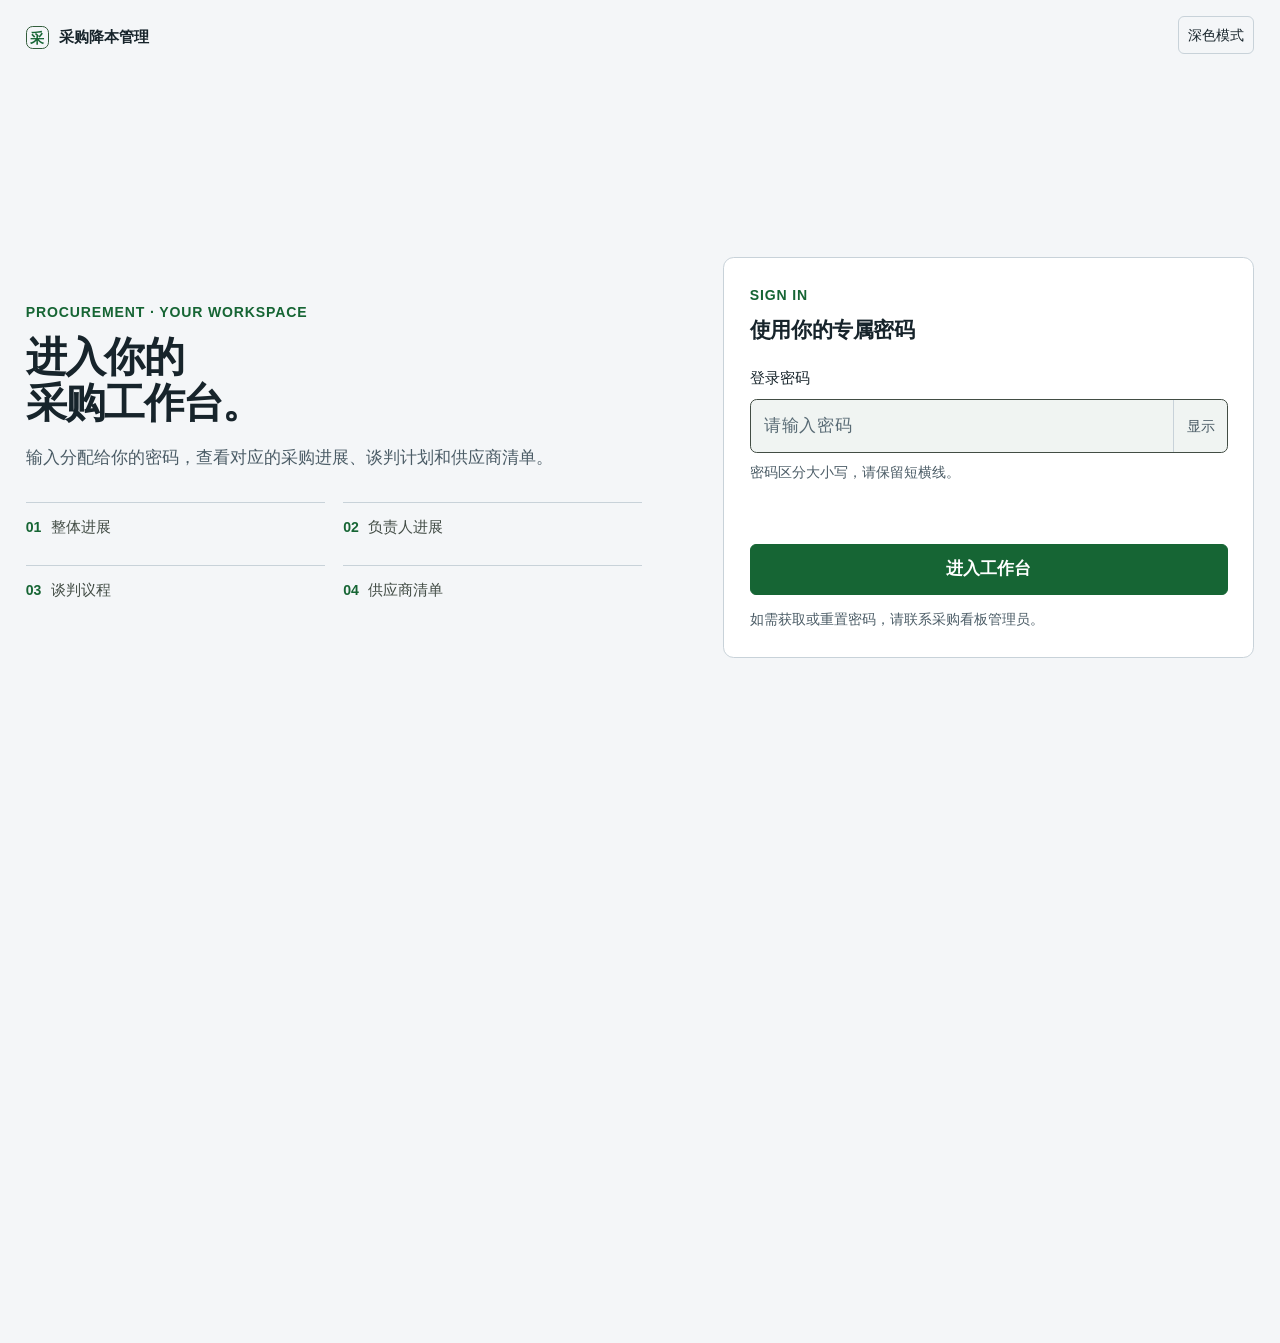
==== index.html @ 74dad7d3 "Add default light theme with persistent light and dark switch" ====
<!doctype html>
<html lang="zh-CN" data-theme="light">
<head><meta charset="UTF-8"><meta name="viewport" content="width=device-width,initial-scale=1"><meta name="color-scheme" content="light dark"><title>采购降本 · 日清日结看板</title><script>try{const theme=localStorage.getItem('jiali-dashboard-theme');document.documentElement.dataset.theme=theme==='dark'?'dark':'light'}catch{document.documentElement.dataset.theme='light'}</script><style>:root{--tone-020404:#020404;--tone-040606:#040606;--tone-0c100d:#0c100d;--tone-101a12:#101a12;--tone-102217:#102217;--tone-111:#111;--tone-111812:#111812;--tone-121411:#121411;--tone-142b1e:#142b1e;--tone-151915:#151915;--tone-151b16:#151b16;--tone-151b1a:#151b1a;--tone-171d17:#171d17;--tone-172019:#172019;--tone-181e18:#181e18;--tone-183120:#183120;--tone-19221b:#19221b;--tone-1b211b:#1b211b;--tone-1b261e:#1b261e;--tone-1b3728:#1b3728;--tone-1d2c21:#1d2c21;--tone-202620:#202620;--tone-202a22:#202a22;--tone-202b23:#202b23;--tone-212927:#212927;--tone-222922:#222922;--tone-242b25:#242b25;--tone-243427:#243427;--tone-244833:#244833;--tone-28302a:#28302a;--tone-2a342b:#2a342b;--tone-2b322b:#2b322b;--tone-2b3c2e:#2b3c2e;--tone-2b3d2e:#2b3d2e;--tone-2d3734:#2d3734;--tone-2d3c30:#2d3c30;--tone-30201e:#30201e;--tone-302919:#302919;--tone-30291a:#30291a;--tone-311f22:#311f22;--tone-34573a:#34573a;--tone-354a3a:#354a3a;--tone-37523c:#37523c;--tone-376a3e:#376a3e;--tone-386640:#386640;--tone-386842:#386842;--tone-3a7041:#3a7041;--tone-3d3420:#3d3420;--tone-3e4d40:#3e4d40;--tone-3f4f42:#3f4f42;--tone-40272c:#40272c;--tone-465249:#465249;--tone-47604d:#47604d;--tone-48544a:#48544a;--tone-4a5b4f:#4a5b4f;--tone-4b4026:#4b4026;--tone-4c3036:#4c3036;--tone-52765a:#52765a;--tone-555:#555;--tone-56715a:#56715a;--tone-56d15f:#56d15f;--tone-617a67:#617a67;--tone-637168:#637168;--tone-647768:#647768;--tone-89e3a4:#89e3a4;--tone-8ce396:#8ce396;--tone-90eb98:#90eb98;--tone-9da39e:#9da39e;--tone-a1d2a7:#a1d2a7;--tone-a4f4ab:#a4f4ab;--tone-a6afa6:#a6afa6;--tone-b3beb6:#b3beb6;--tone-b7c4bf:#b7c4bf;--tone-b9c2bb:#b9c2bb;--tone-c0c8c1:#c0c8c1;--tone-ccc:#ccc;--tone-d3d9d5:#d3d9d5;--tone-e4c478:#e4c478;--tone-ed9690:#ed9690;--tone-eee:#eee;--tone-f3f5f2:#f3f5f2;--tone-f5d37b:#f5d37b;--tone-ffaaaa:#ffaaaa}
:root{--bg:var(--tone-040606);--deep:var(--tone-020404);--surface:var(--tone-121411);--raised:var(--tone-151915);--greenbg:var(--tone-102217);--text:var(--tone-f3f5f2);--muted:var(--tone-9da39e);--green:var(--tone-56d15f);--border:var(--tone-28302a);--amber:var(--tone-e4c478);--red:var(--tone-ed9690);--gutter:clamp(24px,3vw,64px)}
*{box-sizing:border-box}html{scroll-behavior:smooth}body{margin:0;background:var(--bg);color:var(--text);font:21px/1.55 Inter,"Segoe UI","Microsoft YaHei",Arial,sans-serif;font-variant-numeric:tabular-nums}button,input,select{font:inherit}button,select,input{min-height:44px}button{cursor:pointer}a{color:var(--green);text-underline-offset:4px}button,a,input,select{outline-offset:4px}button:focus-visible,a:focus-visible,input:focus-visible,select:focus-visible,[tabindex]:focus-visible{outline:2px solid var(--green)}button{transition:background .18s,border-color .18s,color .18s}button:hover{border-color:var(--tone-56715a)}button:disabled{opacity:.4;cursor:default}button,input,select{color:var(--text);border:1px solid var(--border);background:var(--raised);border-radius:9px;padding:10px 14px}input,select{min-width:0}select{max-width:100%}option{background:var(--surface)}button.primary{background:var(--green);color:var(--bg);border-color:var(--green);font-weight:700}button.ghost{background:transparent}.textbtn{padding:4px 0;border:none;background:transparent;min-height:36px;color:var(--green);text-align:left}.shell{width:100%;max-width:none;padding-inline:var(--gutter)}.topbar{position:sticky;top:0;z-index:20;background:var(--deep);border-bottom:1px solid var(--border)}.topline{display:flex;align-items:center;justify-content:space-between;gap:24px;padding-top:16px;padding-bottom:12px}.identity{display:flex;align-items:center;gap:12px;min-width:0}.brand-mark{width:35px;height:35px;display:grid;place-content:center;border:1px solid var(--tone-386842);border-radius:10px;color:var(--green);font-size:21px;font-weight:700}.identity strong{display:block;font-size:21px;letter-spacing:.05em}.identity small{color:var(--muted);font-size:21px;letter-spacing:.12em}.topmeta{display:flex;align-items:center;gap:14px;color:var(--muted);font-size:21px}.live-dot{width:6px;height:6px;display:inline-block;background:var(--green);border-radius:50%;margin-right:6px}.nav-wrap{min-width:0;overflow-x:auto;scrollbar-width:thin}.nav{display:flex;gap:6px;padding-bottom:12px;min-width:max-content}.nav button{min-height:39px;border-radius:99px;background:transparent;border-color:transparent;color:var(--muted);padding:8px 18px}.nav button.active{color:var(--bg);background:var(--green);font-weight:700}.nav em{font-style:normal;font-size:21px;opacity:.65;margin-right:8px}main{padding-top:30px;padding-bottom:56px}.hero{display:flex;align-items:flex-end;justify-content:space-between;gap:24px;margin-bottom:25px}.eyebrow{font-size:21px;letter-spacing:.19em;color:var(--green);font-weight:750;text-transform:uppercase;margin:0 0 8px}h1{font-size:clamp(28px,2.5vw,42px);line-height:1.15;letter-spacing:-.045em;margin:0 0 10px;font-weight:750}h2{font-size:21px;line-height:1.35;margin:0;font-weight:650;letter-spacing:-.02em}h3{font-size:21px;margin:0;font-weight:650}p{margin:0}.hero p{color:var(--muted);max-width:76ch}.snapshot-tag{white-space:nowrap;color:var(--muted);font-size:21px;text-align:right}.snapshot-tag strong{display:block;color:var(--text);font-size:21px;margin-top:3px}.filters{display:flex;gap:14px;align-items:flex-end;flex-wrap:wrap;padding:16px 18px;background:var(--surface);border:1px solid var(--border);border-radius:12px;margin-bottom:24px}.filters label,.field-label{display:flex;flex-direction:column;gap:5px;font-size:21px;color:var(--muted);letter-spacing:.02em}.filters select{min-width:140px;font-size:21px}.filters input{font-size:21px}.filter-end{margin-left:auto;display:flex;gap:12px;align-items:center;flex-wrap:wrap}.scope{font-size:21px;color:var(--muted)}.scope b{color:var(--text);font-weight:600}.section{margin-top:28px;min-width:0}.section-head{display:flex;align-items:center;justify-content:space-between;gap:16px;margin-bottom:16px}.section-head p,.subtle{font-size:21px;color:var(--muted)}.section-head h2+p{margin-top:4px}.kpis{display:grid;grid-template-columns:repeat(4,minmax(0,1fr));gap:16px}.kpi{background:var(--surface);border:1px solid var(--border);border-radius:14px;padding:22px 24px;min-width:0}.kpi .label{color:var(--muted);font-size:21px}.kpi .value{font-size:clamp(27px,2.3vw,40px);line-height:1.2;font-weight:650;letter-spacing:-.04em;margin-top:15px;white-space:nowrap}.kpi .value small{font-size:21px;letter-spacing:0;font-weight:400;color:var(--muted);margin-left:7px}.kpi .foot{font-size:21px;color:var(--muted);margin-top:13px}.kpi.accent .value{color:var(--green)}.kpi .track{margin-top:14px}.track{height:5px;border-radius:5px;background:var(--tone-2b322b);overflow:hidden}.track i{display:block;height:100%;background:var(--green);border-radius:5px}.warning{color:var(--amber)!important}.danger{color:var(--red)!important}.positive{color:var(--green)!important}.notice{display:flex;gap:14px;align-items:flex-start;padding:14px 18px;border:1px solid var(--border);border-radius:10px;font-size:21px;color:var(--muted);margin-top:16px;background:var(--tone-0c100d)}.notice strong{color:var(--text);font-weight:600}.notice .index{display:inline-grid;place-content:center;flex-shrink:0;border:1px solid var(--tone-37523c);color:var(--green);width:20px;height:20px;border-radius:50%;font-size:21px}.grid2{display:grid;grid-template-columns:minmax(0,1.48fr) minmax(0,1fr);gap:20px}.equal{grid-template-columns:repeat(2,minmax(0,1fr))}.panel{background:var(--surface);border:1px solid var(--border);border-radius:14px;padding:24px;min-width:0}.panel-top{display:flex;justify-content:space-between;align-items:flex-start;gap:14px;margin-bottom:23px}.panel-top p{color:var(--muted);font-size:21px;margin-top:5px}.chip{display:inline-flex;align-items:center;padding:4px 9px;min-height:25px;border-radius:5px;font-size:21px;line-height:1.3;background:var(--tone-202620);color:var(--tone-c0c8c1);white-space:nowrap}.chip.green{color:var(--tone-8ce396);background:var(--tone-183120)}.chip.amber{color:var(--amber);background:var(--tone-30291a)}.chip.red{color:var(--red);background:var(--tone-30201e)}.chip.outline{background:transparent;border:1px solid var(--border);color:var(--muted)}.metric-inline{display:flex;gap:28px;flex-wrap:wrap}.metric-inline .big{font-size:25px;color:var(--text);line-height:1.2;margin-bottom:5px}.metric-inline .small{font-size:21px;color:var(--muted)}.metric-inline .big small{font-size:21px;color:var(--muted);margin-left:5px}.divider{border-top:1px solid var(--border);margin:20px 0}.bar-rows{display:grid;gap:19px;margin-top:23px}.bar-label{display:flex;justify-content:space-between;align-items:baseline;gap:14px;margin-bottom:7px;color:var(--muted);font-size:21px}.bar-label b{color:var(--text);font-size:21px;font-weight:550}.bar{height:11px;background:var(--tone-222922);border-radius:3px;overflow:hidden}.bar i{height:100%;display:block;background:var(--tone-647768);border-radius:3px;min-width:0}.bar.green i{background:var(--green)}.panel-note{font-size:21px;color:var(--muted);margin-top:20px}.action-list{display:grid;gap:4px}.action-row{display:flex;gap:14px;align-items:center;border-bottom:1px solid var(--border);padding:14px 0}.action-row:last-child{border-bottom:none;padding-bottom:0}.action-num{font-size:24px;font-weight:600;width:44px;flex-shrink:0;letter-spacing:-.05em}.action-copy{flex:1}.action-copy strong{font-size:21px}.action-copy p{color:var(--muted);font-size:21px;margin-top:4px}.arrow{color:var(--muted)}.action-row button{background:transparent;border-color:transparent;font-size:21px}.table-scroll{overflow-x:auto;width:100%;max-width:100%;scrollbar-color:var(--tone-3e4d40) var(--tone-151915);scrollbar-width:thin}.table-panel{padding:0;overflow:hidden}.table-panel .panel-top{padding:22px 24px 0}table{border-collapse:collapse;width:100%;font-size:21px;text-align:left}th{background:var(--tone-171d17);color:var(--tone-a6afa6);font-size:21px;font-weight:500;white-space:nowrap;padding:12px 16px;border-bottom:1px solid var(--border)}td{padding:15px 16px;border-bottom:1px solid var(--tone-242b25);vertical-align:middle}tbody tr:last-child td{border-bottom:0}tbody tr:hover{background:var(--tone-181e18)}td.num,th.num{text-align:right;white-space:nowrap}td strong{font-weight:600}.cell-sub{font-size:21px;color:var(--muted);margin-top:4px}.owner-cell{display:flex;align-items:center;gap:10px;white-space:nowrap}.avatar{display:grid;place-content:center;background:var(--tone-243427);color:var(--tone-a1d2a7);width:31px;height:31px;flex-shrink:0;border-radius:9px;font-size:21px}.owner-cell button{min-height:35px;padding:0;border:none;background:transparent;text-align:left}.owner-cell strong{color:var(--text)}.microbar{width:75px;height:3px;display:inline-block;background:var(--tone-2a342b);margin-top:6px;overflow:hidden;border-radius:3px}.microbar i{height:100%;background:var(--green);display:block}.table-footer{padding:13px 22px;border-top:1px solid var(--border);color:var(--muted);font-size:21px;display:flex;justify-content:space-between;gap:12px;flex-wrap:wrap}.weeks{display:grid;grid-template-columns:repeat(3,minmax(0,1fr));gap:16px}.week-card{padding:20px;background:var(--surface);border:1px solid var(--border);border-radius:12px}.week-card.current{border-color:var(--tone-3a7041)}.week-head{display:flex;align-items:center;justify-content:space-between;gap:12px;margin-bottom:16px}.week-card .numbers{display:flex;align-items:baseline;gap:7px;margin-bottom:5px}.week-card .numbers b{font-size:32px;font-weight:600;letter-spacing:-.04em}.week-card .numbers span{font-size:21px;color:var(--muted)}.week-card .small{color:var(--muted);font-size:21px}.week-facts{margin-top:16px;padding-top:14px;border-top:1px solid var(--border);display:flex;justify-content:space-between;gap:10px;font-size:21px}.week-facts b{font-weight:600}.tab-toolbar{display:flex;align-items:center;justify-content:space-between;gap:12px;flex-wrap:wrap;margin-bottom:16px}.segmented{display:flex;gap:5px;flex-wrap:wrap}.segmented button{padding:7px 12px;font-size:21px;min-height:38px;background:transparent}.segmented button.active{background:var(--greenbg);color:var(--green);border-color:var(--tone-386640)}.search-box{min-width:250px;max-width:100%;background:var(--surface)}.empty{padding:44px 24px;text-align:center;color:var(--muted);font-size:21px}.row-action{border:none;background:transparent;color:var(--green);min-height:36px;padding:5px 0;text-align:left;max-width:250px}.workstream-block{display:grid;grid-template-columns:repeat(2,minmax(0,1fr));gap:20px}.category-card .category-main{display:flex;align-items:baseline;gap:10px;margin-bottom:18px}.category-main b{font-size:31px;letter-spacing:-.04em;font-weight:600}.category-main span{font-size:21px;color:var(--muted)}.category-metrics{display:grid;grid-template-columns:repeat(3,minmax(0,1fr));gap:12px;margin-top:20px}.category-metrics small{display:block;font-size:21px;color:var(--muted);margin-bottom:5px}.category-metrics b{font-size:21px;font-weight:550}.person-banner{display:flex;align-items:center;gap:16px;margin-bottom:22px}.person-banner .avatar{width:48px;height:48px;font-size:21px}.person-banner h2{font-size:24px}.person-banner p{color:var(--muted);font-size:21px;margin-top:4px}.mini-kpis{display:grid;grid-template-columns:repeat(4,minmax(0,1fr));gap:16px;margin-bottom:22px}.mini-kpi{padding:18px;border:1px solid var(--border);border-radius:12px;background:var(--surface)}.mini-kpi label{display:block;color:var(--muted);font-size:21px;margin-bottom:10px}.mini-kpi b{font-size:24px;font-weight:600}.mini-kpi small{font-size:21px;color:var(--muted);margin-left:6px}.mini-kpi p{font-size:21px;color:var(--muted);margin-top:8px}.chart-labels{display:flex;justify-content:space-between;gap:14px;font-size:21px;color:var(--muted);margin-top:6px}.timeline-chart{width:100%;height:205px;display:block}.legend{display:flex;gap:18px;font-size:21px;color:var(--muted)}.legend span:before{content:"";display:inline-block;width:8px;height:8px;background:var(--tone-637168);margin-right:6px;border-radius:2px}.legend .actual:before{background:var(--green)}.footnote{font-size:21px;color:var(--muted);margin-top:14px}.page-footer{margin-top:35px;padding-top:20px;border-top:1px solid var(--border);display:flex;justify-content:space-between;gap:20px;flex-wrap:wrap;color:var(--muted);font-size:21px}.dialog{background:var(--surface);border:1px solid var(--tone-3f4f42);border-radius:16px;color:var(--text);padding:0;width:min(760px,calc(100% - 32px));max-height:88vh}.dialog::backdrop{background:#000a}.dialog-head{padding:22px 26px;border-bottom:1px solid var(--border);display:flex;gap:20px;align-items:center;justify-content:space-between;position:sticky;top:0;background:var(--surface);z-index:1}.dialog-head h2{font-size:21px}.dialog-body{padding:24px 26px;overflow-wrap:anywhere}.dialog-body h3{margin-top:24px;margin-bottom:10px}.dialog-body h3:first-child{margin-top:0}.dialog-body p,.dialog-body li{color:var(--muted);font-size:21px}.dialog-body ul{padding-left:20px}.dialog-body li{margin-bottom:9px}.dialog-body .details-grid{display:grid;grid-template-columns:repeat(2,minmax(0,1fr));gap:18px}.details-grid label{font-size:21px;color:var(--muted);display:block;margin-bottom:5px}.details-grid b{font-size:21px;font-weight:550}.note-box{background:var(--tone-1b211b);border:1px solid var(--border);border-radius:9px;padding:16px;margin-top:20px;white-space:pre-line;font-size:21px}.source-box{margin-top:22px;padding-top:18px;border-top:1px solid var(--border);font-size:21px;color:var(--muted)}.pagination{display:flex;justify-content:space-between;align-items:center;gap:14px;margin-top:16px;color:var(--muted);font-size:21px}.pagination button{min-height:36px;font-size:21px}.pagination div{display:flex;gap:8px}.hidden{display:none!important}.method-grid{display:grid;grid-template-columns:repeat(2,minmax(0,1fr));gap:16px}.method-card{padding:18px;border:1px solid var(--border);border-radius:10px}.method-card b{display:block;margin-bottom:7px;font-size:21px}.toast{position:fixed;bottom:24px;left:50%;transform:translateX(-50%);background:var(--greenbg);border:1px solid var(--tone-376a3e);color:var(--text);border-radius:10px;padding:12px 20px;z-index:80;font-size:21px;max-width:90%}
@media(min-width:1700px){.kpi{padding:25px 28px}.panel{padding:28px}.table-panel{padding:0}td{padding-top:18px;padding-bottom:18px}}
@media(max-width:1100px){.grid2{grid-template-columns:minmax(0,1fr)}.kpis{grid-template-columns:repeat(2,minmax(0,1fr))}.filters select{min-width:125px}.filter-end{margin-left:0}.topmeta span{display:none}}
@media(max-width:767px){:root{--gutter:20px}.topline{gap:10px;padding-top:12px;padding-bottom:10px}.identity small{font-size:21px}.identity strong{font-size:21px}.brand-mark{width:30px;height:30px}.topmeta button{font-size:21px;padding:8px 10px;min-height:38px}.nav{gap:3px;padding-bottom:9px}.nav button{padding-inline:12px;font-size:21px;min-height:38px}.nav em{display:none}main{padding-top:22px}.hero{display:block;margin-bottom:20px}.hero p{font-size:21px}.snapshot-tag{display:none}h1{font-size:30px}.filters{padding:14px;display:grid;grid-template-columns:repeat(2,minmax(0,1fr));gap:12px}.filters label{width:100%}.filters select,.filters input{width:100%;min-width:0}.filter-end{grid-column:1/-1;justify-content:space-between}.scope{font-size:21px}.filter-end button{font-size:21px;min-height:36px;padding:7px 11px}.kpis,.mini-kpis{grid-template-columns:minmax(0,1fr);gap:12px}.kpi{padding:19px 20px}.kpi .value{font-size:35px;margin-top:9px}.kpi .foot{margin-top:9px}.notice{font-size:21px;padding:13px 14px}.panel{padding:20px}.table-panel{padding:0}.panel-top{margin-bottom:18px}.section-head{align-items:flex-start}h2{font-size:21px}.section-head p{font-size:21px}.workstream-block,.weeks,.method-grid{grid-template-columns:minmax(0,1fr)}.weeks{gap:12px}.category-metrics{gap:10px}.category-metrics b{font-size:21px}.week-card .numbers b{font-size:29px}.tab-toolbar{display:block}.search-box{width:100%;margin-top:12px}.segmented{gap:6px}.segmented button{font-size:21px;min-height:38px}.dialog-head{padding:18px}.dialog-body{padding:20px}.dialog-body .details-grid{grid-template-columns:minmax(0,1fr)}.page-footer{font-size:21px}.metric-inline{gap:22px}.pagination{align-items:flex-start}.person-banner h2{font-size:22px}}
@media(prefers-reduced-motion:reduce){*{scroll-behavior:auto!important;transition:none!important}}
.mobile-chart{display:none}
@media(max-width:767px){.nav button,.segmented button,.pagination button,.topmeta button,.filter-end button,.textbtn,.row-action,.owner-cell button{min-height:44px}.timeline-chart{display:none}.mobile-chart{display:grid;gap:15px}.mobile-chart .bar-label{font-size:21px}.mobile-chart .bar-label b{font-size:21px}.mobile-chart .bar{height:7px}.table-scroll:has(table)::before{content:"左右滑动查看完整表格 →";display:block;font-size:21px;color:var(--muted);padding:10px 16px;border-bottom:1px solid var(--border)}}
@media print{.topbar,.filters,.tab-toolbar,.pagination,.page-footer button,.row-action{display:none}body{background:white;color:var(--tone-111)}.panel,.kpi,.week-card,.mini-kpi{break-inside:avoid;background:white;color:var(--tone-111);border-color:var(--tone-ccc)}.subtle,.label,.foot,p{color:var(--tone-555)!important}main{padding:0}.shell{padding:15px}.table-scroll{overflow:visible}table{font-size:21px}th,td{padding:6px}th{background:var(--tone-eee)}.kpis{grid-template-columns:repeat(4,1fr)}}

/* User-requested 21px minimum type scale, including narrow screens. */
body{font-size:21px;line-height:1.6}
h1{font-size:clamp(34px,3vw,48px)}h2{font-size:28px}h3{font-size:24px}
.eyebrow{letter-spacing:.06em}.identity small{letter-spacing:.02em}
.filters{gap:20px}.filters select{min-width:190px}.filter-end{flex:1;justify-content:flex-end}
.panel-top,.section-head,.week-head,.week-facts,.category-main{flex-wrap:wrap}
.kpi .value{font-size:42px;white-space:normal;overflow-wrap:anywhere}
.kpi .foot{line-height:1.55}.chip{white-space:normal;overflow-wrap:anywhere}
.action-num{width:140px;flex-shrink:0;overflow-wrap:anywhere;font-size:28px}
.action-row{align-items:flex-start}.action-copy{min-width:0}
.metric-inline .big{font-size:36px}.bar-label{gap:20px;flex-wrap:wrap}
.bar-label b{font-size:23px}.bar{height:12px}.bar-rows{gap:24px}
.supplier-table{min-width:2300px}.owner-table{min-width:2200px}
th,td{padding:20px 24px}.supplier-table td:first-child{min-width:420px}
.row-action{max-width:440px}.cell-sub{margin-top:10px;line-height:1.6}
.avatar{width:44px;height:44px}.search-box{min-width:390px}.ledger-actions{display:flex;gap:14px;flex-wrap:wrap}
.dialog{width:min(1000px,calc(100% - 32px))}.dialog-head h2{font-size:28px}
.dialog-body h3{font-size:25px}.dialog-body .details-grid{gap:24px}
.source-box{overflow-wrap:anywhere}.page-footer{line-height:1.7}
.table-scroll:has(table)::before{content:"左右滑动查看完整表格 →";display:block;font-size:21px;color:var(--muted);padding:14px 24px;border-bottom:1px solid var(--border)}
.nav button,.segmented button,.textbtn,.row-action{min-height:48px}
.weeks{grid-template-columns:repeat(3,minmax(0,1fr))}
@media(max-width:1400px){.kpis{grid-template-columns:repeat(2,minmax(0,1fr))}.grid2{grid-template-columns:minmax(0,1fr)}.weeks{grid-template-columns:minmax(0,1fr)}.topline{flex-wrap:wrap}.filter-end{justify-content:flex-start}}
@media(max-width:767px){
 .topline{display:block}.identity{margin-bottom:12px}.identity small{overflow-wrap:anywhere}.topmeta{justify-content:flex-start}
 .filters{grid-template-columns:minmax(0,1fr)}.filters select{min-width:0}.filter-end{grid-column:auto;display:flex;width:100%;flex-wrap:wrap}
 .kpis,.mini-kpis,.workstream-block,.weeks{grid-template-columns:minmax(0,1fr)}
 .hero p,.filters label,.scope,.week-card .small,.section-head p{font-size:21px}
 .section-head,.panel-top{display:flex;flex-direction:column;align-items:flex-start}
 .section-head>div,.section-head button,.tab-toolbar,.search-box,.ledger-actions{width:100%;min-width:0}
 .section-head button{white-space:normal}.search-box{margin-top:16px;min-width:0}
 .week-head{align-items:flex-start}.category-metrics{grid-template-columns:minmax(0,1fr);gap:20px}
 .action-row{flex-direction:column;gap:6px}.action-num{width:auto}.metric-inline{flex-direction:column}
 .dialog-head{align-items:flex-start}.dialog-head h2{font-size:24px;overflow-wrap:anywhere}
 .dialog-head button{flex-shrink:0}.dialog-body{padding:18px}.dialog-body .details-grid{grid-template-columns:minmax(0,1fr)}
 .pagination{flex-wrap:wrap}.source-box{word-break:break-word}.topbar{position:relative}
}

/* Three-module negotiation dashboard. Keep the established 21px minimum. */
.kpis{align-items:stretch}.kpi .value{color:var(--green);font-size:40px}
.kpi .foot{min-height:3em}.metric-link{font-size:inherit;font-weight:inherit;line-height:inherit;color:var(--green);border:0;background:none;padding:0;text-align:left;text-decoration:underline;text-decoration-thickness:1px;text-underline-offset:8px}
.metric-link:hover,.textbtn:hover,.row-action:hover{color:var(--tone-a4f4ab);text-decoration:underline}
.status-grid{display:grid;grid-template-columns:repeat(3,minmax(0,1fr));gap:16px}
.status-card{display:flex;flex-direction:column;gap:18px;text-align:left;background:var(--surface);padding:22px 24px;border-radius:12px;min-width:0}
.status-card span{font-size:21px;color:var(--muted)}.status-card strong{font-size:34px;font-weight:650}.status-card small{font-size:21px;color:var(--muted);font-weight:400}
.status-card.selected{border-color:var(--green);background:var(--greenbg)}
.category-sub{display:flex;justify-content:space-between;gap:18px;flex-wrap:wrap;border-top:1px solid var(--border);padding:15px 0}
.category-card .bar{margin-top:24px}.category-card .textbtn{white-space:normal}
.clue-links{display:flex;flex-direction:column;align-items:flex-start;gap:4px;margin-top:10px}.clue-links button{font-size:21px}
.owner-link{white-space:nowrap}.detail-summary{display:flex;gap:18px;align-items:center;flex-wrap:wrap}
.inline-link{font:inherit;display:inline;border:0;background:none;color:var(--green);padding:0;min-height:0;white-space:normal;text-decoration:underline;text-underline-offset:4px}
.period-controls{display:flex;flex-wrap:wrap;gap:24px;align-items:flex-end}.period-controls label{max-width:100%}
.period-controls select{min-width:230px}.tab-toolbar{align-items:flex-end;gap:18px;margin-top:20px}
.tab-toolbar label{min-width:0;max-width:100%}.tab-toolbar select{max-width:100%}
.next-step{min-width:360px;max-width:520px}.next-step .cell-sub{overflow-wrap:anywhere}
.history-table{min-width:1700px}.history-copy{min-width:520px;max-width:760px;white-space:pre-line}
.claims-table{min-width:1550px}.claim-reason{min-width:480px;max-width:720px;white-space:pre-line}
.quality-table{min-width:1750px}.projects-table{min-width:1400px}.projects-table td{min-width:160px;max-width:400px;overflow-wrap:anywhere}
.history-item{border-left:2px solid var(--green);padding:8px 0 8px 20px;margin:22px 0}.history-item p{margin-top:10px;white-space:pre-line}
.dialog{width:min(1250px,calc(100% - 32px));overflow-x:hidden}.wide-dialog{width:min(1440px,calc(100% - 32px))}
.dialog-body{min-width:0}.dialog-body .table-scroll{margin-top:20px}.dialog-body td,.dialog-body th{font-size:21px}
.dialog-body .mini-kpis{grid-template-columns:repeat(2,minmax(0,1fr))}.dialog-body .bar-label b{font-size:21px}
.dialog-body .segmented{margin-bottom:24px}.dialog-head h2{overflow-wrap:anywhere;min-width:0}.dialog-head button{flex-shrink:0}
.scope{overflow-wrap:anywhere}.page-footer>div{min-width:0;overflow-wrap:anywhere}.panel,.section-head>div{min-width:0}
@media(min-width:1700px){.kpis{grid-template-columns:repeat(4,minmax(0,1fr))}}
@media(max-width:1000px){.status-grid{grid-template-columns:repeat(2,minmax(0,1fr))}.workstream-block{grid-template-columns:minmax(0,1fr)}}
@media(max-width:767px){
 .status-grid{grid-template-columns:minmax(0,1fr)}.period-controls{display:grid;grid-template-columns:minmax(0,1fr)}
 .period-controls select{width:100%;min-width:0}.tab-toolbar{display:flex;flex-direction:column;align-items:stretch}.tab-toolbar label,.tab-toolbar select{width:100%}
 .dialog-body .mini-kpis{grid-template-columns:minmax(0,1fr)}.dialog-head{gap:10px}.dialog-head h2{font-size:24px}
 .kpi .value{font-size:38px}.person-banner{align-items:flex-start}.person-banner>div{min-width:0}
 .category-sub{flex-direction:column;gap:5px}.search-box{margin-top:0}.status-card{padding:20px}
}


/* Five-section dashboard; shared supplier master and column controls. */
.guide-intro{margin-bottom:24px}.guide-intro p{color:var(--muted)}
.guide-grid{display:grid;grid-template-columns:repeat(2,minmax(0,1fr));gap:20px;margin-bottom:28px}
.guide-card{display:flex;align-items:flex-start;gap:22px;padding:28px;background:var(--surface);text-align:left;border-radius:14px;min-width:0}
.guide-card:hover{background:var(--greenbg);border-color:var(--green)}.guide-card>span:nth-child(2){flex:1;min-width:0}
.guide-number{font-size:32px;color:var(--green)}.guide-card strong{font-size:25px;display:block}.guide-description{display:block;color:var(--muted);margin-top:14px}.guide-arrow{color:var(--green);font-size:28px}
.overview-section{margin:32px 0 50px;padding-top:26px;border-top:1px solid var(--border)}.overview-section:first-child{border-top:0;padding-top:0}
.overview-heading{display:flex;align-items:center;justify-content:space-between;gap:20px;margin-bottom:22px;flex-wrap:wrap}.overview-heading h2{font-size:34px;margin-top:5px}
.overview-heading select{min-width:260px}.metric-group-title{margin:24px 0 14px;padding-left:14px;border-left:3px solid var(--green)}
.fixed-metrics{grid-template-columns:repeat(4,minmax(0,1fr))}.fixed-metrics .value{font-size:36px}.fixed-metrics .metric-link{font-size:inherit}.fixed-metrics .foot{min-height:3.2em}
.ratio-audit{border:1px solid var(--border);border-radius:10px;margin-top:20px;padding:16px 22px;color:var(--muted)}.ratio-audit summary{cursor:pointer;color:var(--text)}.ratio-audit p{margin-bottom:0}
.master-heading{margin:26px 0}.master-heading p{color:var(--muted)}
.master-table{min-width:5600px;table-layout:fixed}.master-table th,.master-table td{width:220px;overflow-wrap:anywhere;white-space:normal}
.master-table th:first-child,.master-table td:first-child{width:330px}.master-table th:nth-child(2),.master-table td:nth-child(2){width:190px}
.master-table th:nth-child(3),.master-table td:nth-child(3){width:430px}.master-table th:last-child,.master-table td:last-child{width:480px}
.master-table .row-action{max-width:none;font-weight:600}.master-table .cell-sub{margin-top:6px}
.leverage-tags{display:flex;flex-direction:column;align-items:flex-start;gap:9px}.leverage-tag{display:inline-block;max-width:100%;font-size:21px;line-height:1.5;padding:8px 12px;border:1px solid var(--tone-34573a);border-radius:8px;color:var(--green);background:var(--greenbg);white-space:normal;text-align:left;min-height:0}
button.leverage-tag:hover{border-color:var(--green)}.static-tag{color:var(--muted);background:transparent;border-color:var(--border)}.leverage-value{font-size:48px;color:var(--green);margin:20px 0}
.table-tools{display:flex;justify-content:space-between;gap:16px;align-items:center;flex-wrap:wrap;padding:18px 22px;border-bottom:1px solid var(--border)}.table-count{color:var(--muted)}.table-actions{display:flex;gap:12px;flex-wrap:wrap}
.table-pagination{padding:16px 22px;margin:0;border-top:1px solid var(--border)}.column-controls th{padding-top:0;padding-bottom:16px;min-width:210px}.column-tools{display:grid;gap:8px;min-width:155px}
.column-tools input{width:100%;min-width:0;font-size:21px}.column-sort{font-size:21px;padding:6px 12px;background:transparent;text-align:left}
.column-sort:hover{color:var(--green)}th[aria-sort=ascending],th[aria-sort=descending]{color:var(--green)}
.master-panel .table-scroll{max-height:850px;overflow:auto}.master-table thead{position:sticky;top:0;z-index:2;background:var(--surface)}
.table-scroll{overscroll-behavior-x:contain}.table-scroll>table{min-width:1800px}.table-scroll>.master-table{min-width:5600px}
@media(min-width:1200px){.master-table th:first-child,.master-table td:first-child{position:sticky;left:0;background:var(--tone-151b16);z-index:1;box-shadow:2px 0 var(--tone-2d3c30)}.master-table thead th:first-child{z-index:3}}
@media(max-width:1199px){.fixed-metrics{grid-template-columns:repeat(2,minmax(0,1fr))}}
@media(max-width:767px){.guide-grid{grid-template-columns:minmax(0,1fr)}.guide-card{padding:22px 18px;gap:14px}.guide-card strong{font-size:24px}.guide-arrow{display:none}.fixed-metrics{grid-template-columns:minmax(0,1fr)}.overview-heading{align-items:flex-start}.overview-heading label,.overview-heading select{width:100%;min-width:0}.overview-heading h2{font-size:30px}.table-tools,.table-actions{flex-direction:column;align-items:stretch}.table-tools{padding:16px}.table-tools button{white-space:normal}.ratio-audit{padding:16px}.master-panel .table-scroll{max-height:700px}.column-tools{min-width:155px}}


/* User-approved compact presentation: browser 100% shows the former 67% size. */
html{zoom:.67}
.column-heading-line{display:flex;align-items:center;justify-content:space-between;gap:10px}
.column-heading{min-width:0}.header-sort{position:relative;display:inline-flex;align-items:center;justify-content:center;flex-shrink:0;width:34px;height:34px;min-height:34px;padding:4px;border:1px solid var(--tone-465249);border-radius:4px;background:var(--tone-202a22);color:var(--tone-b3beb6)}
.header-sort svg{width:23px;height:23px}.header-sort:hover,.header-sort.sorted{color:var(--green);border-color:var(--green)}
.sort-direction{position:absolute;right:-7px;top:-11px;font-size:21px;line-height:1;background:var(--surface)}
.sort-menu{position:fixed;inset:auto;margin:0;padding:10px;width:330px;max-width:calc(100vw / .67 - 24px);border:1px solid var(--tone-4a5b4f);border-radius:8px;background:var(--tone-19221b);color:var(--text);box-shadow:0 12px 32px #0008;overflow:visible}
.sort-menu::backdrop{background:transparent}.sort-menu-title{padding:10px;color:var(--muted);overflow-wrap:anywhere;font-size:21px}
.sort-menu button{display:block;width:100%;background:transparent;border-color:transparent;text-align:left;font-size:21px}.sort-menu button:hover{background:var(--tone-2b3c2e);border-color:var(--tone-52765a)}
tbody tr:nth-child(odd)>td{background:var(--tone-111812)}tbody tr:nth-child(even)>td{background:var(--tone-202b23)}
tbody tr:hover>td{background:var(--tone-2b3d2e)}
.master-table tbody tr:nth-child(odd)>td:first-child{background:var(--tone-111812)}.master-table tbody tr:nth-child(even)>td:first-child{background:var(--tone-202b23)}.master-table tbody tr:hover>td:first-child{background:var(--tone-2b3d2e)}
.owner-table{min-width:1600px}.owner-table td{padding-block:22px}.table-scroll>.owner-table{min-width:1600px}
@media print{html{zoom:1}}


/* Readability pass: business labels, aligned values and accessible table scrolling. */
.table-scroll.scroll-ready::before{display:none}
.table-scroll-strip{padding:10px 24px 0;background:var(--surface);border-bottom:1px solid var(--border)}
.table-scroll-strip[hidden]{display:none}.scroll-hint{display:block;color:var(--muted);font-size:21px;margin-bottom:7px}
.table-top-scroll{overflow-x:scroll;overflow-y:hidden;width:100%;height:26px;scrollbar-width:auto;scrollbar-color:var(--tone-617a67) var(--tone-172019)}
.table-top-scroll>div{height:1px}.table-scroll{scrollbar-width:auto;scrollbar-color:var(--tone-617a67) var(--tone-172019)}
.column-unit{display:block;font-weight:400;color:var(--muted);white-space:nowrap}
.master-table .column-heading{overflow-wrap:normal;word-break:normal;line-height:1.45}
.master-table .numeric-cell{text-align:right;font-variant-numeric:tabular-nums}
.master-table .numeric-cell .textbtn{width:100%;text-align:right}
.master-table th:nth-child(4),.master-table td:nth-child(4),.master-table th:nth-child(5),.master-table td:nth-child(5),.master-table th:nth-child(10),.master-table td:nth-child(10),.master-table th:nth-child(21),.master-table td:nth-child(21){width:270px}
.master-table th:first-child,.master-table td:first-child{box-shadow:3px 0 0 var(--tone-354a3a),10px 0 12px -10px #000c}
@media(max-width:1199px){.master-table th:first-child,.master-table td:first-child{box-shadow:none}}

.scroll-navigation{display:flex;align-items:center;gap:10px;padding-bottom:7px}.scroll-navigation .table-top-scroll{flex:1;min-width:0}
.scroll-navigation button{flex-shrink:0;width:38px;min-height:32px;height:32px;padding:0;background:var(--tone-1d2c21);color:var(--text);border-color:var(--tone-47604d);border-radius:5px;line-height:1}
.table-top-scroll::-webkit-scrollbar{height:14px}.table-top-scroll::-webkit-scrollbar-track{background:var(--tone-172019);border-radius:5px}.table-top-scroll::-webkit-scrollbar-thumb{background:var(--tone-617a67);border-radius:5px}


/* Mobile is an explicit mode; Browser retains the approved 67% presentation. */
.presentation-switch{display:inline-flex;gap:4px;padding:4px;background:var(--tone-101a12);border:1px solid var(--border);border-radius:12px;flex-shrink:0}
.presentation-switch button{border:0;background:transparent;color:var(--muted);min-height:44px;padding:8px 14px;white-space:nowrap}
.presentation-switch button[aria-pressed=true]{background:var(--green);color:var(--bg);font-weight:650}
.mobile-table-view{display:none}
html[data-presentation=mobile]{zoom:1;--gutter:16px}
html[data-presentation=mobile] body{font-size:16px;line-height:1.55}
html[data-presentation=mobile] .shell{max-width:600px;margin-inline:auto;width:100%;padding-inline:16px}
html[data-presentation=mobile] .topbar{position:sticky;top:0;padding-top:env(safe-area-inset-top);z-index:20}
html[data-presentation=mobile] .topline{display:flex;align-items:center;justify-content:space-between;flex-wrap:wrap;gap:12px;padding-top:12px;padding-bottom:10px}
html[data-presentation=mobile] .identity{gap:9px;margin:0;flex:1}
html[data-presentation=mobile] .brand-mark{width:32px;height:32px;font-size:17px}
html[data-presentation=mobile] .identity strong{font-size:17px;white-space:nowrap;letter-spacing:0}
html[data-presentation=mobile] .identity small{display:none}
html[data-presentation=mobile] .topmeta{display:flex;gap:0}
html[data-presentation=mobile] .topmeta>span{display:none}
html[data-presentation=mobile] .presentation-switch{padding:3px;gap:2px}
html[data-presentation=mobile] .presentation-switch button{font-size:14px;padding:6px 9px;min-height:44px}
html[data-presentation=mobile] .nav{gap:4px;padding-bottom:10px}
html[data-presentation=mobile] .nav button{min-height:44px;font-size:15px;padding:8px 12px}
html[data-presentation=mobile] .nav em{display:inline;font-size:14px;margin-right:5px}
html[data-presentation=mobile] main{padding-top:22px;padding-bottom:32px}
html[data-presentation=mobile] .hero{display:block;margin-bottom:20px}
html[data-presentation=mobile] h1{font-size:28px;line-height:1.3;letter-spacing:0}
html[data-presentation=mobile] h2{font-size:22px;line-height:1.4}
html[data-presentation=mobile] h3{font-size:19px}
html[data-presentation=mobile] .hero p{font-size:15px;line-height:1.6}
html[data-presentation=mobile] .eyebrow{font-size:12px;letter-spacing:.08em}
html[data-presentation=mobile] .snapshot-tag{display:flex;gap:6px;margin-top:12px;font-size:13px;text-align:left;align-items:center}
html[data-presentation=mobile] .snapshot-tag strong{font-size:13px;margin:0}
html[data-presentation=mobile] button,html[data-presentation=mobile] input,html[data-presentation=mobile] select{font-size:16px;min-height:44px}
html[data-presentation=mobile] .filters{display:grid;grid-template-columns:minmax(0,1fr);padding:14px;gap:14px;margin-bottom:20px}
html[data-presentation=mobile] :is(.filters label,.field-label,.scope){font-size:14px;min-width:0}
html[data-presentation=mobile] .filters select{width:100%;min-width:0;font-size:16px}
html[data-presentation=mobile] .filter-end{grid-column:auto;justify-content:space-between;gap:10px;width:100%}
html[data-presentation=mobile] .kpis,html[data-presentation=mobile] .mini-kpis{grid-template-columns:repeat(2,minmax(0,1fr));gap:10px}
html[data-presentation=mobile] .kpi{padding:15px 13px;border-radius:12px}
html[data-presentation=mobile] .kpi .label{font-size:14px}
html[data-presentation=mobile] .kpi .value{font-size:27px;margin-top:10px;line-height:1.25;overflow-wrap:anywhere}
html[data-presentation=mobile] .kpi .value small{font-size:13px;display:inline-block;margin-left:4px}
html[data-presentation=mobile] .kpi .foot{font-size:13px;line-height:1.5;margin-top:10px;min-height:0}
html[data-presentation=mobile] .metric-link{font-size:inherit;min-height:44px;max-width:100%}
html[data-presentation=mobile] .overview-section{margin:26px 0 30px;padding-top:22px}
html[data-presentation=mobile] .overview-heading{display:flex;flex-direction:column;align-items:stretch;gap:12px;margin-bottom:16px}
html[data-presentation=mobile] .overview-heading h2{font-size:25px}
html[data-presentation=mobile] .overview-heading label,html[data-presentation=mobile] .overview-heading select{width:100%;min-width:0}
html[data-presentation=mobile] .overview-heading>.chip{align-self:flex-start}
html[data-presentation=mobile] .metric-group-title{font-size:17px;margin:20px 0 12px;padding-left:10px}
html[data-presentation=mobile] .guide-grid{grid-template-columns:minmax(0,1fr);gap:12px}
html[data-presentation=mobile] .guide-intro{padding:18px}
html[data-presentation=mobile] .guide-card{padding:20px 16px;gap:14px}
html[data-presentation=mobile] .guide-number{font-size:27px}
html[data-presentation=mobile] .guide-card strong{font-size:18px}
html[data-presentation=mobile] .guide-description{font-size:14px;margin-top:8px;line-height:1.6}
html[data-presentation=mobile] .guide-arrow{display:none}
html[data-presentation=mobile] :is(.notice,.panel-note,.section-head p,.master-heading p,.subtle){font-size:14px;line-height:1.6}
html[data-presentation=mobile] .notice{padding:14px}
html[data-presentation=mobile] .section{margin-top:24px}
html[data-presentation=mobile] .section-head{margin-bottom:12px;display:block}
html[data-presentation=mobile] .person-banner{gap:12px;margin-bottom:18px;align-items:flex-start}
html[data-presentation=mobile] .person-banner h2{font-size:21px}
html[data-presentation=mobile] .person-banner p{font-size:14px}
html[data-presentation=mobile] .person-banner .avatar{width:40px;height:40px;font-size:18px}
html[data-presentation=mobile] .period-controls{display:grid;grid-template-columns:minmax(0,1fr);padding:16px;gap:14px}
html[data-presentation=mobile] .period-controls select{min-width:0;width:100%}
html[data-presentation=mobile] .table-scroll,html[data-presentation=mobile] .table-scroll-strip{display:none!important}
html[data-presentation=mobile] .mobile-table-view{display:block;padding:12px}
html[data-presentation=mobile] .table-panel{padding:0;background:transparent;overflow:visible}
html[data-presentation=mobile] .table-tools{display:flex;flex-direction:row;align-items:center;gap:12px;padding:12px;flex-wrap:wrap}
html[data-presentation=mobile] .table-count{font-size:14px}
html[data-presentation=mobile] .table-tools button{font-size:14px;padding:8px 10px;min-height:44px}
html[data-presentation=mobile] .mobile-sort-controls{display:flex;align-items:flex-end;gap:10px;margin-bottom:14px}
html[data-presentation=mobile] .mobile-sort-controls label{flex:1;min-width:0;display:grid;gap:5px;font-size:13px;color:var(--muted)}
html[data-presentation=mobile] .mobile-sort-controls select{width:100%;max-width:100%;font-size:16px;min-width:0;padding:9px}
html[data-presentation=mobile] .mobile-sort-controls button{padding:9px;white-space:nowrap;font-size:14px}
html[data-presentation=mobile] .mobile-card-list{display:grid;gap:14px}
html[data-presentation=mobile] .mobile-record-card{background:var(--tone-111812);border:1px solid var(--border);border-radius:12px;padding:16px;min-width:0;overflow-wrap:anywhere}
html[data-presentation=mobile] .mobile-record-card:nth-child(even){background:var(--tone-1b261e)}
html[data-presentation=mobile] .mobile-record-heading{padding-bottom:12px;border-bottom:1px solid var(--border);font-size:17px;line-height:1.55}
html[data-presentation=mobile] .mobile-record-heading .row-action{font-size:18px;line-height:1.5;font-weight:650;max-width:100%;min-height:44px}
html[data-presentation=mobile] .mobile-record-heading .cell-sub{font-size:14px;margin-top:3px}
html[data-presentation=mobile] .mobile-record-kind{display:block;color:var(--muted);font-size:13px}
html[data-presentation=mobile] .mobile-record-category{display:flex;align-items:baseline;gap:10px;font-size:13px;color:var(--muted);margin-top:6px;flex-wrap:wrap}
html[data-presentation=mobile] .mobile-record-category .cell-sub{font-size:13px}
html[data-presentation=mobile] .mobile-record-status{margin-top:12px;font-size:14px;display:flex;gap:6px;align-items:center;flex-wrap:wrap}
html[data-presentation=mobile] .mobile-record-status .cell-sub{margin:0;font-size:13px}
html[data-presentation=mobile] .chip{font-size:13px;min-height:24px}
html[data-presentation=mobile] .mobile-facts{display:grid;grid-template-columns:repeat(2,minmax(0,1fr));gap:14px 12px;margin:16px 0 0}
html[data-presentation=mobile] .mobile-fact{min-width:0;overflow-wrap:anywhere}
html[data-presentation=mobile] .mobile-fact dt{font-size:13px;color:var(--muted);margin-bottom:4px}
html[data-presentation=mobile] .mobile-fact dd{font-size:16px;color:var(--text);margin:0;min-height:24px;white-space:pre-line}
html[data-presentation=mobile] .mobile-fact .cell-sub{font-size:13px;margin-top:5px}
html[data-presentation=mobile] .textbtn,html[data-presentation=mobile] .row-action{font-size:16px;min-height:44px;white-space:normal;overflow-wrap:anywhere}
html[data-presentation=mobile] .owner-link{white-space:normal}
html[data-presentation=mobile] :is(.mobile-next-step,.mobile-strategies){margin-top:16px;font-size:15px;line-height:1.65}
html[data-presentation=mobile] :is(.mobile-next-step,.mobile-strategies) h4{font-size:14px;color:var(--muted);font-weight:500;margin:0 0 8px}
html[data-presentation=mobile] .leverage-tags{gap:8px}
html[data-presentation=mobile] .leverage-tag{font-size:14px;padding:8px 10px;line-height:1.5}
html[data-presentation=mobile] button.leverage-tag{min-height:44px}
html[data-presentation=mobile] .mobile-record-more{border-top:1px solid var(--border);margin-top:16px;padding-top:6px}
html[data-presentation=mobile] .mobile-record-more summary{cursor:pointer;color:var(--green);padding:12px 0;min-height:44px;font-size:15px}
html[data-presentation=mobile] .table-pagination{font-size:14px;padding:14px 12px;align-items:center;flex-wrap:wrap;gap:10px}
html[data-presentation=mobile] .table-pagination button{min-height:44px;min-width:44px;font-size:16px}
html[data-presentation=mobile] .empty{padding:24px 14px;font-size:15px}
html[data-presentation=mobile] .dialog{width:min(560px,calc(100% - 20px));max-height:calc(100dvh - 24px);border-radius:14px}
html[data-presentation=mobile] .dialog-head{padding:14px;gap:10px;align-items:center}
html[data-presentation=mobile] .dialog-head h2{font-size:20px;line-height:1.4}
html[data-presentation=mobile] .dialog-head button{width:44px;min-height:44px;padding:0}
html[data-presentation=mobile] .dialog-body{padding:14px;overflow-wrap:anywhere}
html[data-presentation=mobile] .dialog-body :is(p,li){font-size:14px;line-height:1.6}
html[data-presentation=mobile] .dialog-body h3{font-size:18px}
html[data-presentation=mobile] .dialog-body .mini-kpis{grid-template-columns:repeat(2,minmax(0,1fr));gap:10px}
html[data-presentation=mobile] .mini-kpi{padding:12px;border-radius:10px}
html[data-presentation=mobile] .mini-kpi label{font-size:13px;margin-bottom:6px}
html[data-presentation=mobile] .mini-kpi b{font-size:18px}
html[data-presentation=mobile] .dialog-body .details-grid{grid-template-columns:repeat(2,minmax(0,1fr));gap:16px 12px}
html[data-presentation=mobile] .details-grid label{font-size:13px}
html[data-presentation=mobile] .details-grid b{font-size:16px}
html[data-presentation=mobile] .segmented{gap:6px}
html[data-presentation=mobile] .segmented button{font-size:14px;padding:8px 10px;min-height:44px}
html[data-presentation=mobile] .source-box{font-size:12px;line-height:1.6;word-break:break-word}
html[data-presentation=mobile] .history-item{font-size:15px;padding-left:12px}
html[data-presentation=mobile] .leverage-value{font-size:36px}
html[data-presentation=mobile] .inline-link{font-size:inherit;min-height:0}
html[data-presentation=mobile] .sort-menu{max-width:calc(100vw - 24px);width:300px}
html[data-presentation=mobile] .page-footer{font-size:12px;gap:8px;line-height:1.6;margin-top:26px}
html[data-presentation=mobile] .toast{font-size:14px}
@media(max-width:359px){html[data-presentation=mobile] .kpis{grid-template-columns:minmax(0,1fr)}html[data-presentation=mobile] .topline{display:block}html[data-presentation=mobile] .topmeta{margin-top:10px}}

/* Traffic color applies to each full row and its sticky cell, in both modes. */
.traffic-green{--traffic-odd:var(--tone-142b1e);--traffic-even:var(--tone-1b3728);--traffic-hover:var(--tone-244833);--traffic-accent:var(--tone-89e3a4)}
.traffic-yellow{--traffic-odd:var(--tone-302919);--traffic-even:var(--tone-3d3420);--traffic-hover:var(--tone-4b4026);--traffic-accent:var(--tone-f5d37b)}
.traffic-red{--traffic-odd:var(--tone-311f22);--traffic-even:var(--tone-40272c);--traffic-hover:var(--tone-4c3036);--traffic-accent:var(--tone-ffaaaa)}
.traffic-gray{--traffic-odd:var(--tone-151b1a);--traffic-even:var(--tone-212927);--traffic-hover:var(--tone-2d3734);--traffic-accent:var(--tone-b7c4bf)}
table tbody tr.traffic-row:nth-child(odd)>td,table.master-table tbody tr.traffic-row:nth-child(odd)>td:first-child{background:var(--traffic-odd)}
table tbody tr.traffic-row:nth-child(even)>td,table.master-table tbody tr.traffic-row:nth-child(even)>td:first-child{background:var(--traffic-even)}
table tbody tr.traffic-row:hover>td,table.master-table tbody tr.traffic-row:hover>td:first-child{background:var(--traffic-hover)}
.traffic-badge{display:inline-flex;align-items:center;gap:8px;color:var(--traffic-accent);font-weight:650;white-space:nowrap}
.traffic-dot{width:10px;height:10px;border-radius:50%;background:currentColor;flex:none}
.traffic-reason{display:block;font-size:.88em;margin-top:8px;line-height:1.55;color:var(--tone-d3d9d5)}
.traffic-legend{display:flex;gap:12px 24px;flex-wrap:wrap;font-size:.88em;margin-top:16px;color:var(--muted)}
.traffic-legend span:nth-child(1){color:var(--tone-89e3a4)}.traffic-legend span:nth-child(2){color:var(--tone-f5d37b)}.traffic-legend span:nth-child(3){color:var(--tone-ffaaaa)}
.owner-table th:nth-child(2),.owner-table td:nth-child(2){min-width:290px}
.master-table th[data-field],.master-table td[data-field]{width:220px}
.master-table th[data-field=supplier],.master-table td[data-field=supplier]{width:330px}.master-table th[data-field=traffic],.master-table td[data-field=traffic]{width:260px}
.master-table th[data-field=workstream],.master-table td[data-field=workstream]{width:190px}.master-table th[data-field=leverage],.master-table td[data-field=leverage]{width:430px}
.master-table th[data-field=annualReceiptAmount],.master-table td[data-field=annualReceiptAmount],.master-table th[data-field=targetAmount],.master-table td[data-field=targetAmount],.master-table th[data-field=historicalPriceIncreaseAmount],.master-table td[data-field=historicalPriceIncreaseAmount],.master-table th[data-field=actualAmount],.master-table td[data-field=actualAmount]{width:270px}
.master-table th[data-field=nextStep],.master-table td[data-field=nextStep]{width:480px}
.original-ratio{display:block;text-align:right;font-size:.9em;margin-top:16px;color:var(--muted)}

/* Overview: amount and supplier columns, with targets above progress. */
.overview-section .overview-metrics{grid-template-columns:repeat(2,minmax(0,1fr));gap:20px}
.overview-kpi{min-width:0;padding:26px 28px}
.overview-kpi .value{font-size:42px;line-height:1.25;margin-top:14px}
.overview-kpi .foot{min-height:0;margin-top:16px}
.overview-ratio{font-size:21px;color:var(--text);line-height:1.55}
.overview-ratio strong{font-weight:650;color:var(--green)}
.overview-note{font-size:21px;line-height:1.55;color:var(--muted);margin-top:8px}
html[data-presentation=mobile] .overview-section .overview-metrics{grid-template-columns:minmax(0,1fr);gap:12px}
html[data-presentation=mobile] .overview-kpi{padding:20px}
html[data-presentation=mobile] .overview-kpi .label,
html[data-presentation=mobile] .overview-kpi .value small,
html[data-presentation=mobile] .overview-kpi :is(.overview-ratio,.overview-note){font-size:21px}
html[data-presentation=mobile] .overview-kpi .value{font-size:34px}
html[data-presentation=mobile] .overview-kpi .foot{margin-top:12px}
html[data-presentation=mobile] .mobile-record-card.traffic-row:nth-child(odd){background:var(--traffic-odd)}
html[data-presentation=mobile] .mobile-record-card.traffic-row:nth-child(even){background:var(--traffic-even)}
html[data-presentation=mobile] .mobile-traffic{padding-top:14px}

/* Size the contribution dialog in visible viewport pixels despite Browser zoom. */
#contributionDialog{
 width:calc((100vw - 48px) / .67);
 height:calc((100dvh - 48px) / .67);
 max-width:none;max-height:none;margin:auto;overflow:hidden;
}
#contributionDialog[open]{display:flex;flex-direction:column}
#contributionDialog .dialog-head{flex:0 0 auto;min-width:0}
#contributionBody{flex:1 1 auto;min-height:0;min-width:0;overflow:auto;overscroll-behavior:contain}
html[data-presentation=mobile] #contributionDialog{
 width:calc(100vw - 20px);height:calc(100dvh - 24px);
 max-width:none;max-height:none;
}
.overview-number-link{display:inline;padding:0;border:0;border-radius:2px;background:none;color:var(--green);font:inherit;font-weight:600;line-height:inherit;min-height:0;text-decoration:underline;text-decoration-thickness:1px;text-underline-offset:4px;vertical-align:baseline}
.overview-number-link:hover{color:var(--tone-90eb98)}
.overview-drill-note{margin-bottom:18px}
.overview-reconciliation{margin:18px 0}
.overview-reconciliation .table-scroll>table{min-width:900px;table-layout:auto}
.overview-drill-count{margin:18px 0 10px;color:var(--muted)}
html[data-presentation=mobile] .overview-kpi .overview-number-link{font:inherit;font-weight:600;display:inline-block;min-height:44px;line-height:44px}

/* Later target dates remain visible after a first negotiation. */
.follow-up-note{margin-top:12px;padding-top:10px;border-top:1px solid var(--border);font-size:18px;line-height:1.6}.follow-up-note p{margin:6px 0 0;color:var(--text);font-weight:400}.follow-up-note .chip{white-space:normal}html[data-presentation=mobile] .follow-up-note{font-size:14px}

/* Password entry and current identity, using the dashboard's existing visual system. */
#dashboardShell[hidden],#loginScreen[hidden]{display:none!important}
.login-screen{min-height:calc(100dvh / .67);padding-block:38px 52px;display:flex;flex-direction:column}
.login-brand{display:flex;align-items:center;gap:14px;font-size:23px;font-weight:650}
.login-layout{display:grid;grid-template-columns:minmax(0,1.2fr) minmax(0,1fr);gap:clamp(32px,7vw,160px);align-items:center;flex:1;padding-block:64px}
.login-intro{min-width:0}.login-intro h1{font-size:clamp(48px,4.8vw,82px);line-height:1.12;letter-spacing:-.04em;margin:16px 0 26px}
.login-intro>p:not(.eyebrow){font-size:25px;color:var(--muted);max-width:32em;line-height:1.7}
.login-modules{display:grid;grid-template-columns:repeat(2,minmax(0,1fr));gap:20px 28px;margin-top:44px;max-width:920px}
.login-modules span{display:flex;align-items:center;gap:14px;padding:18px 0;border-top:1px solid var(--border);font-size:23px;color:var(--tone-b9c2bb)}
.login-modules b{color:var(--green);font-size:21px;font-weight:600}
.login-panel{min-width:0;padding:clamp(28px,3vw,64px);background:var(--surface);border:1px solid var(--border);border-radius:16px}
.login-panel h2{font-size:32px;margin:14px 0 32px}.login-panel label{display:block;font-size:23px;margin-bottom:12px;color:var(--text)}
.login-password-wrap{display:flex;min-width:0;border:1px solid var(--tone-48544a);border-radius:10px;background:var(--raised)}
.login-password-wrap:focus-within{outline:2px solid var(--green);outline-offset:3px}
.login-password-wrap input{width:100%;min-width:0;background:transparent;border:none;padding:18px 20px;font-size:26px;letter-spacing:.035em;outline:none;box-shadow:none}
.login-password-wrap button{border:0;border-left:1px solid var(--border);border-radius:0 9px 9px 0;padding:14px 18px;flex-shrink:0;font-size:21px;min-height:56px;background:transparent;color:var(--muted)}
.login-help{font-size:21px;color:var(--muted);margin-top:12px}.login-error{min-height:2.8em;font-size:21px;color:var(--red);margin:16px 0;line-height:1.5}
#loginSubmit{width:100%;min-height:62px;padding:16px 24px;font-size:25px;font-weight:650}.login-contact{font-size:21px;color:var(--muted);margin-top:20px;line-height:1.65}
.account-controls{display:flex;align-items:center;gap:14px;min-width:0}.topmeta .account-controls #accountLabel{display:block;color:var(--text);font-size:21px;overflow-wrap:anywhere;max-width:26em}#logoutBtn{min-height:44px;white-space:nowrap}
html[data-presentation=mobile] .login-screen{min-height:100dvh;padding-top:24px;padding-bottom:28px}
html[data-presentation=mobile] .login-brand{font-size:18px}
html[data-presentation=mobile] .login-layout{grid-template-columns:minmax(0,1fr);gap:28px;padding-top:36px;padding-bottom:12px;align-items:start}
html[data-presentation=mobile] .login-intro h1{font-size:38px;margin:14px 0 18px}
html[data-presentation=mobile] .login-intro>p:not(.eyebrow){font-size:18px}
html[data-presentation=mobile] .login-modules{gap:10px 16px;margin-top:22px}
html[data-presentation=mobile] .login-modules span{gap:8px;font-size:16px;padding:12px 0}
html[data-presentation=mobile] .login-modules b{font-size:15px}
html[data-presentation=mobile] .login-panel{padding:22px 20px}
html[data-presentation=mobile] .login-panel h2{font-size:24px;margin:10px 0 24px}
html[data-presentation=mobile] .login-panel label{font-size:18px}
html[data-presentation=mobile] .login-password-wrap input{font-size:18px;padding:14px 12px}
html[data-presentation=mobile] .login-password-wrap button{min-height:48px;font-size:16px;padding:12px}
html[data-presentation=mobile] :is(.login-help,.login-error,.login-contact){font-size:16px}
html[data-presentation=mobile] #loginSubmit{min-height:52px;font-size:19px;padding:12px 16px}
html[data-presentation=mobile] .topline{flex-wrap:wrap;align-items:flex-start}
html[data-presentation=mobile] .topmeta{width:100%;display:flex;flex-wrap:wrap;justify-content:space-between;gap:10px}
html[data-presentation=mobile] .account-controls{flex:1 0 100%;width:100%;gap:10px;justify-content:space-between}
html[data-presentation=mobile] .topmeta .account-controls #accountLabel{font-size:16px;max-width:20em}
html[data-presentation=mobile] #logoutBtn{font-size:16px;min-height:44px}
@media(max-width:767px){html:not([data-presentation=browser]) .login-layout{grid-template-columns:minmax(0,1fr)}}

/* Three distinct monetary progress buckets; retain the two target cards. */
.overview-section .rebate-progress,.period-results .rebate-progress{grid-template-columns:repeat(3,minmax(0,1fr))}
html[data-presentation=mobile] .overview-section .rebate-progress,html[data-presentation=mobile] .period-results .rebate-progress{grid-template-columns:minmax(0,1fr)}

/* Light palette overrides every literal surface/text/state color above. */
html[data-theme=light]{color-scheme:light;--tone-020404:#f7fbfb;--tone-040606:#f7fafa;--tone-0c100d:#f5f8f6;--tone-101a12:#f2f7f3;--tone-102217:#f0f8f3;--tone-111:#f6f6f6;--tone-111812:#f3f7f4;--tone-121411:#f5f6f4;--tone-142b1e:#edf7f1;--tone-151915:#f3f5f3;--tone-151b16:#f3f5f3;--tone-151b1a:#f3f5f5;--tone-171d17:#f2f5f2;--tone-172019:#f1f5f2;--tone-181e18:#f2f4f2;--tone-183120:#ecf6ef;--tone-19221b:#f1f4f1;--tone-1b211b:#f1f4f1;--tone-1b261e:#f0f4f1;--tone-1b3728:#eaf5ef;--tone-1d2c21:#eef4ef;--tone-202620:#f0f2f0;--tone-202a22:#eff3ef;--tone-202b23:#eef3f0;--tone-212927:#eff2f1;--tone-222922:#eff2ef;--tone-242b25:#eff1ef;--tone-243427:#ecf2ed;--tone-244833:#e6f3eb;--tone-28302a:#edf0ee;--tone-2a342b:#ecf0ed;--tone-2b322b:#edf0ed;--tone-2b3c2e:#eaf0eb;--tone-2b3d2e:#eaf0eb;--tone-2d3734:#ecefee;--tone-2d3c30:#eaefeb;--tone-30201e:#f4eded;--tone-302919:#f5f3ec;--tone-30291a:#f5f2ec;--tone-311f22:#f3edee;--tone-34573a:#e3eee5;--tone-354a3a:#e7ede8;--tone-37523c:#e4ede6;--tone-376a3e:#315e37;--tone-386640:#335c3a;--tone-386842:#325d3b;--tone-3a7041:#315e37;--tone-3d3420:#f3f0e9;--tone-3e4d40:#e6ebe7;--tone-3f4f42:#e6ebe7;--tone-40272c:#f1e9ea;--tone-465249:#424d45;--tone-47604d:#3d5242;--tone-48544a:#424d44;--tone-4a5b4f:#404f44;--tone-4b4026:#f2eee5;--tone-4c3036:#efe6e8;--tone-52765a:#3b5440;--tone-555:#474747;--tone-56715a:#3e5141;--tone-56d15f:#206f26;--tone-617a67:#3f5043;--tone-637168:#434c46;--tone-647768:#414e44;--tone-89e3a4:#206f38;--tone-8ce396:#206f29;--tone-90eb98:#206f27;--tone-9da39e:#454a46;--tone-a1d2a7:#2e6134;--tone-a4f4ab:#206f27;--tone-a6afa6:#444b44;--tone-b3beb6:#424d45;--tone-b7c4bf:#404e49;--tone-b9c2bb:#424c45;--tone-c0c8c1:#434c44;--tone-ccc:#474747;--tone-d3d9d5:#424d46;--tone-e4c478:#6f5720;--tone-ed9690:#6f2520;--tone-eee:#474747;--tone-f3f5f2:#44513e;--tone-f5d37b:#6f5920;--tone-ffaaaa:#6f2020;--bg:#f4f6f8;--deep:#ffffff;--surface:#ffffff;--raised:#f0f4f2;--greenbg:#e8f5ec;--text:#17242b;--muted:#4b5c66;--green:#166534;--border:#c8d2d9;--amber:#805a00;--red:#a12626}
html[data-theme=dark]{color-scheme:dark}
html[data-theme=light] :is(button.primary,.nav button.active,.presentation-switch button[aria-pressed=true]){color:#fff;background:#166534;border-color:#166534}
html[data-theme=light] input::placeholder{color:#596b75;opacity:1}
html[data-theme=light] .dialog::backdrop{background:#142b465c}
html[data-theme=light] .table-scroll{scrollbar-color:#9eafb8 #edf2f5}
.theme-toggle{white-space:nowrap;min-height:44px;font:inherit}
.login-theme{position:absolute;right:var(--gutter);top:24px}
.login-brand{padding-right:180px}
html[data-presentation=mobile] .login-theme{top:16px}
html[data-presentation=mobile] .login-brand{padding-right:140px;min-height:44px}
html[data-presentation=mobile] .theme-toggle{font-size:16px}
</style></head>
<body>
<section id="loginScreen" class="login-screen shell" aria-labelledby="loginTitle">
 <div class="login-theme"><button type="button" class="ghost theme-toggle" data-theme-toggle aria-label="切换为深色模式" aria-pressed="false">深色模式</button></div>
 <div class="login-brand"><div class="brand-mark" aria-hidden="true">采</div><span>采购降本管理</span></div>
 <div class="login-layout">
  <div class="login-intro"><p class="eyebrow">PROCUREMENT · YOUR WORKSPACE</p><h1 id="loginTitle">进入你的<br>采购工作台。</h1><p>输入分配给你的密码，查看对应的采购进展、谈判计划和供应商清单。</p><div class="login-modules" aria-label="工作台内容"><span><b>01</b>整体进展</span><span><b>02</b>负责人进展</span><span><b>03</b>谈判议程</span><span><b>04</b>供应商清单</span></div></div>
  <div class="login-panel"><form id="loginForm" novalidate><p class="eyebrow">SIGN IN</p><h2>使用你的专属密码</h2><label for="loginPassword">登录密码</label><div class="login-password-wrap"><input id="loginPassword" type="password" autocomplete="current-password" autocapitalize="off" spellcheck="false" maxlength="128" aria-describedby="loginHelp loginError" placeholder="请输入密码" required><button type="button" id="toggleLoginPassword" aria-label="显示或隐藏密码" aria-pressed="false">显示</button></div><p id="loginHelp" class="login-help">密码区分大小写，请保留短横线。</p><p id="loginError" class="login-error" role="alert" aria-live="polite"></p><button type="submit" id="loginSubmit" class="primary">进入工作台</button><p class="login-contact">如需获取或重置密码，请联系采购看板管理员。</p></form></div>
 </div>
 <noscript><p class="login-error">请启用浏览器 JavaScript 后使用看板。</p></noscript>
</section>
<div id="dashboardShell" hidden>
<header class="topbar shell">
 <div class="topline"><div class="identity"><div class="brand-mark" aria-hidden="true">采</div><div><strong>采购降本管理</strong><small>PROCUREMENT PERFORMANCE</small></div></div><div class="topmeta"><button type="button" class="ghost theme-toggle" data-theme-toggle aria-label="切换为深色模式" aria-pressed="false">深色模式</button><div class="account-controls"><span id="accountLabel"></span><button type="button" id="logoutBtn" class="ghost">退出登录</button></div><div class="presentation-switch" role="group" aria-label="显示模式"><button type="button" data-presentation-choice="browser" aria-pressed="true">Browser</button><button type="button" data-presentation-choice="mobile" aria-pressed="false">Mobile</button></div></div></div>
 <div class="nav-wrap" role="region" aria-label="看板页面导航" tabindex="0"><nav class="nav" aria-label="主导航"><button class="active" data-view="overview" aria-current="page"><em>01</em>整体谈判进展</button><button data-view="owners"><em>02</em>负责人进展</button><button data-view="plan"><em>03</em>每日 / 每周进度</button><button data-view="suppliers"><em>04</em>供应商返利清单</button></nav></div>
</header>
<main class="shell">
 <div class="hero"><div><p class="eyebrow" id="eyebrow">DAILY EXECUTION · PROCUREMENT</p><h1 id="pageTitle">采购降本，进展一目了然。</h1><p id="pageDesc">目标分解到人，计划落到供应商，成果逐项确认。</p></div><div class="snapshot-tag">数据截至<strong id="asofLabel"></strong></div></div>
 <div class="filters" aria-label="全局筛选"><label>采购范围<select id="workstreamFilter"><option value="all">全部采购</option><option value="BOM">BOM</option><option value="non-BOM">non-BOM</option></select></label><label>谈判负责人<select id="ownerFilter"><option value="all">全部负责人</option></select></label><div class="filter-end"><span class="scope" id="scopeLabel"></span><button id="resetBtn" class="ghost">重置筛选</button></div></div>
 <div id="app" aria-live="polite"></div>
 <footer class="page-footer"><div>金额：人民币万元 · 周期：周一至周日 · 按目标完成时间归集</div></footer>
</main>
</div>
<dialog class="dialog" id="detailDialog" aria-labelledby="detailTitle"><div class="dialog-head"><h2 id="detailTitle">供应商详情</h2><button data-close="detailDialog" class="ghost" aria-label="关闭供应商详情">✕</button></div><div class="dialog-body" id="detailBody"></div></dialog>
<dialog class="dialog" id="leverageDialog" aria-labelledby="leverageTitle"><div class="dialog-head"><h2 id="leverageTitle">谈判策略</h2><button data-close="leverageDialog" class="ghost" aria-label="关闭谈判策略">✕</button></div><div class="dialog-body" id="leverageBody"></div></dialog>
<div id="sortMenu" class="sort-menu" popover="auto" role="group" aria-labelledby="sortMenuTitle"><div id="sortMenuTitle" class="sort-menu-title"></div><button data-sort-choice="1">↑ 升序（由小至大）</button><button data-sort-choice="-1">↓ 降序（由大至小）</button><button data-sort-choice="0">恢复默认顺序</button></div>
<div id="toast" class="toast hidden" role="status"></div>
<dialog class="dialog wide-dialog" id="contributionDialog" aria-labelledby="contributionTitle"><div class="dialog-head"><h2 id="contributionTitle">返利达成贡献</h2><button data-close="contributionDialog" class="ghost" aria-label="关闭贡献分析">✕</button></div><div class="dialog-body" id="contributionBody"></div></dialog>
<script id="dataset" type="application/json">{"metadata":{"schemaVersion":"3.0","asOf":"2026-11-03","sourceFile":"2026年11月4日-采购日清日结任务追踪.xlsx","sourceSha256":"298a978aef3a8e3dd06888943ad830c740fee6a33deef6c4c46809387c06e5cf","sourceModified":"2026-11-03T22:39:14+08:00","currency":"CNY","rawAmountUnit":"元","displayDivisor":10000,"displayAmountUnit":"万元","annualReceiptPeriod":"2025-09 至 2026-08","primarySheet":"采购5922清单","rowRange":"A2:AB158","sourceSelection":"以采购5922清单为唯一供应商汇总；辅助明细与目标池按 supportingSource 保留，不重复计入。","associationAudit":{"unmatchedClaims":154,"unmatchedQuality":2376,"unmatchedProjects":110,"unassignedProjects":126},"fieldUpdates":[{"updatedOn":"2026-10-28","sourceFile":"2026年10月28日-采购日清日结任务追踪.xlsx","sourceSha256":"0fb4bbf32cacc2ead3e674e78e10be5a998029476606d4f838651b0c12a89674","scope":"仅更新 non-BOM 工装、物流的负责人及合作年限；谈判快照日期及其余数据保持原版。","fields":[{"recordId":"procurement-r120","field":"owner","locator":"'采购5922清单'!H120"},{"recordId":"procurement-r120","field":"relationshipYears","locator":"'采购5922清单'!O120"},{"recordId":"procurement-r125","field":"owner","locator":"'采购5922清单'!H125"},{"recordId":"procurement-r125","field":"relationshipYears","locator":"'采购5922清单'!O125"},{"recordId":"procurement-r127","field":"owner","locator":"'采购5922清单'!H127"},{"recordId":"procurement-r127","field":"relationshipYears","locator":"'采购5922清单'!O127"},{"recordId":"procurement-r129","field":"owner","locator":"'采购5922清单'!H129"},{"recordId":"procurement-r129","field":"relationshipYears","locator":"'采购5922清单'!O129"},{"recordId":"procurement-r131","field":"owner","locator":"'采购5922清单'!H131"},{"recordId":"procurement-r131","field":"relationshipYears","locator":"'采购5922清单'!O131"},{"recordId":"procurement-r132","field":"owner","locator":"'采购5922清单'!H132"},{"recordId":"procurement-r132","field":"relationshipYears","locator":"'采购5922清单'!O132"},{"recordId":"procurement-r133","field":"owner","locator":"'采购5922清单'!H133"},{"recordId":"procurement-r133","field":"relationshipYears","locator":"'采购5922清单'!O133"},{"recordId":"procurement-r136","field":"owner","locator":"'采购5922清单'!H136"},{"recordId":"procurement-r136","field":"relationshipYears","locator":"'采购5922清单'!O136"},{"recordId":"procurement-r138","field":"owner","locator":"'采购5922清单'!H138"},{"recordId":"procurement-r138","field":"relationshipYears","locator":"'采购5922清单'!O138"},{"recordId":"procurement-r145","field":"owner","locator":"'采购5922清单'!H145"},{"recordId":"procurement-r145","field":"relationshipYears","locator":"'采购5922清单'!O145"}]}],"supportingSource":{"asOf":"2026-10-27","sourceFile":"2026年10月27日-采购日清日结任务追踪.xlsx","sourceSha256":"3f5ebdd0fcf6099d828176d6213a6bfd82f7f356c53faf4791edba752b897194","scope":"质量、索赔、项目、行动项、非结果进展记录及目标池保留此前已核对的来源。"},"actualDateMeaning":"firstNegotiation","progressReview":{"asOf":"2026-10-28","reviewedForSnapshot":"2026-10-29","locator":"'10月 | 微信消息'!C2（10/28进度截图）及用户补充的10/28进度截图","supplierIds":["procurement-r7","procurement-r8","procurement-r13","procurement-r10","procurement-r16","procurement-r22","procurement-r33","procurement-r34","procurement-r38","procurement-r47","procurement-r53","procurement-r55","procurement-r70","procurement-r72"],"note":"沿用用户已核对的商谈摘要；明曜30万元仍在协商中。摘要日期不随主表刷新改写。"},"hasFollowUpColumns":true,"sourceColumns":{"substream":"B","supplier":"C","category":"D","annualReceiptAmount":"E","targetAmount":"F","targetRebateRate":"G","owner":"H","plannedDate":"I","historicalPriceReductionRate":"J","historicalPriceIncreaseAmount":"K","shareOfSupplierSales":"L","companyType":"M","substitutability":"N","relationshipYears":"O","debongSimilarBusiness":"P","deliveryIssue":"Q","qualityIssue":"R","newProjectFlag":"S","actualDate":"T","actualAmount":"U","sourceAchievementRate":"V","sourceShortfallAmount":"W","sourceTiming":"Z","negotiationNotes":"AA","nextFollowUpDate":"X","agreementStatus":"Y","confirmationDate":"AB"},"identityUpdates":[{"id":"procurement-r124","previousName":"芜湖中卓智能科技有限公司","name":"芜湖中卓智能科技股份有限公司","asOf":"2026-11-02","locator":"'采购5922清单'!C111","sourceFile":"2026年11月2日-采购日清日结任务追踪.xlsx"}],"asOfBasis":"用户确认：11月4日命名工作簿为截至2026-11-03的最新进展。"},"records":[{"id":"procurement-r2","supplier":"广州市佛隽汽车电子有限公司","owner":"胡剑卿","category":"模组","workstream":"BOM","substream":"BOM","sourceSheet":"采购5922清单","sourceRow":2,"locator":"'采购5922清单'!A2:AB2","plannedDate":"2026-11-05","actualDate":null,"agreedAmount":null,"realizedAmount":null,"realizedDate":null,"negotiationDate":null,"claims":[{"region":"温州","sourceSupplier":"广州市佛隽汽车电子有限公司","matchMethod":"全称匹配","date":"2026-01-31","dateRaw":46053.0,"reason":"1月6日石家庄奇瑞指摘22006RF雾灯灯珠一颗不亮，属于性能不良流出。嘉利快速围堵，对主机厂仓库产品全数挑选排查，沟通协调处理。经过分析确认是广州市佛隽汽车电子有限公司的模组颗粒不良，流入到组装和主机厂。按照嘉利质量合同要求：按其第六章14.3.1.1/5该条款规定：一次性质量处罚金：1000元，相关质量损失全数洽及介佛隽。费用合计：1000元处处罚+42.48元/1只产品费用=1048.48元。以上费用1048.48全部洽及广州市佛隽汽车电子有限公司","amount":1048.48,"deducted":1048.48,"pending":null,"locator":"'索赔明细_温州 1021'!A43:S43","discount":null,"note":null},{"region":"温州","sourceSupplier":"广州市佛隽汽车电子有限公司","matchMethod":"全称匹配","date":"2026-04-09","dateRaw":46121.0,"reason":"2026年4月8日在我司生产13030P时，发现模组连接线滴胶位置，滴胶位置超出PCB板，影响装配，批量不良流入我司生产线，为此嘉利公司按照《质量合同书》考核广州市佛隽汽车电子有限公司。","amount":500.0,"deducted":0.0,"pending":null,"locator":"'索赔明细_温州 1021'!A110:S110","discount":null,"note":null},{"region":"温州","sourceSupplier":"广州市佛隽汽车电子有限公司","matchMethod":"全称匹配","date":"2026-04-24","dateRaw":46136.0,"reason":"广州市佛隽汽车电子有限公司：贵司供应我司13030P模组剥线尺寸不良，线束色差等，将对贵司进行3000元考核，希望贵司严格把关产品质量，杜绝类似问题","amount":3000.0,"deducted":0.0,"pending":null,"locator":"'索赔明细_温州 1021'!A113:S113","discount":null,"note":null}],"qualityRecords":[{"region":"温州","month":"2026-01","sourceSupplier":"广州市佛隽汽车电子有限公司","matchMethod":"全称匹配","qualityRate":1.0,"deliveryRate":1.0,"qualityTarget":1.0,"deliveryTarget":0.99,"ppm":null,"complaints":1.0,"locator":"'1月_温州 1021'!A120:X120"},{"region":"温州","month":"2026-02","sourceSupplier":"广州市佛隽汽车电子有限公司","matchMethod":"全称匹配","qualityRate":1.0,"deliveryRate":1.0,"qualityTarget":1.0,"deliveryTarget":0.99,"ppm":null,"complaints":null,"locator":"'2月_温州 1021'!A31:X31"},{"region":"温州","month":"2026-03","sourceSupplier":"广州市佛隽汽车电子有限公司","matchMethod":"全称匹配","qualityRate":1.0,"deliveryRate":1.0,"qualityTarget":1.0,"deliveryTarget":0.99,"ppm":0.0,"complaints":null,"locator":"'3月_温州 1021'!A22:X22"},{"region":"温州","month":"2026-04","sourceSupplier":"广州市佛隽汽车电子有限公司","matchMethod":"全称匹配","qualityRate":1.0,"deliveryRate":1.0,"qualityTarget":1.0,"deliveryTarget":0.99,"ppm":0.0,"complaints":null,"locator":"'4月_温州 1021'!A118:X118"},{"region":"温州","month":"2026-05","sourceSupplier":"广州市佛隽汽车电子有限公司","matchMethod":"全称匹配","qualityRate":1.0,"deliveryRate":1.0,"qualityTarget":1.0,"deliveryTarget":0.99,"ppm":null,"complaints":null,"locator":"'5月_温州 1021'!A25:X25"},{"region":"温州","month":"2026-06","sourceSupplier":"广州市佛隽汽车电子有限公司","matchMethod":"全称匹配","qualityRate":1.0,"deliveryRate":1.0,"qualityTarget":1.0,"deliveryTarget":0.99,"ppm":null,"complaints":null,"locator":"'6月_温州 1021'!A85:X85"},{"region":"温州","month":"2026-07","sourceSupplier":"广州市佛隽汽车电子有限公司","matchMethod":"全称匹配","qualityRate":1.0,"deliveryRate":1.0,"qualityTarget":1.0,"deliveryTarget":0.99,"ppm":0.0,"complaints":null,"locator":"'7月_温州 1021'!A25:X25"},{"region":"温州","month":"2026-08","sourceSupplier":"广州市佛隽汽车电子有限公司","matchMethod":"全称匹配","qualityRate":1.0,"deliveryRate":1.0,"qualityTarget":1.0,"deliveryTarget":0.99,"ppm":null,"complaints":null,"locator":"'8月_温州 1021'!A23:X23"},{"region":"温州","month":"2026-09","sourceSupplier":"广州市佛隽汽车电子有限公司","matchMethod":"全称匹配","qualityRate":1.0,"deliveryRate":1.0,"qualityTarget":1.0,"deliveryTarget":0.99,"ppm":null,"complaints":null,"locator":"'9月_温州 1021'!A90:X90"},{"region":"广东","month":"2026-01","sourceSupplier":"佛隽","matchMethod":"唯一简称匹配（保留原名供核对）","qualityRate":1.0,"deliveryRate":0.98,"qualityTarget":1.0,"deliveryTarget":1.0,"ppm":0.0,"complaints":null,"locator":"'1月_广东 1021'!A34:X34"},{"region":"广东","month":"2026-03","sourceSupplier":"佛隽","matchMethod":"唯一简称匹配（保留原名供核对）","qualityRate":1.0,"deliveryRate":1.0,"qualityTarget":0.99,"deliveryTarget":1.0,"ppm":0.0,"complaints":0.0,"locator":"'3月_广东 1021'!A85:AF85"},{"region":"广东","month":"2026-04","sourceSupplier":"佛隽","matchMethod":"唯一简称匹配（保留原名供核对）","qualityRate":1.0,"deliveryRate":1.0,"qualityTarget":0.99,"deliveryTarget":1.0,"ppm":0.0,"complaints":0.0,"locator":"'4月_广东 1021'!A85:AF85"},{"region":"广东","month":"2026-05","sourceSupplier":"佛隽","matchMethod":"唯一简称匹配（保留原名供核对）","qualityRate":1.0,"deliveryRate":0.9834,"qualityTarget":0.99,"deliveryTarget":1.0,"ppm":0.0,"complaints":0.0,"locator":"'5月 _广东 1021'!A75:AF75"},{"region":"广东","month":"2026-06","sourceSupplier":"佛隽","matchMethod":"唯一简称匹配（保留原名供核对）","qualityRate":1.0,"deliveryRate":1.0,"qualityTarget":0.99,"deliveryTarget":1.0,"ppm":0.0,"complaints":0.0,"locator":"'6月 _广东 1021'!A62:AF62"},{"region":"广东","month":"2026-07","sourceSupplier":"佛隽","matchMethod":"唯一简称匹配（保留原名供核对）","qualityRate":1.0,"deliveryRate":1.0,"qualityTarget":1.0,"deliveryTarget":0.99,"ppm":0.0,"complaints":0.0,"locator":"'7月  _广东 1021'!A86:X86"},{"region":"广东","month":"2026-08","sourceSupplier":"佛隽","matchMethod":"唯一简称匹配（保留原名供核对）","qualityRate":1.0,"deliveryRate":0.991,"qualityTarget":1.0,"deliveryTarget":0.99,"ppm":0.0,"complaints":0.0,"locator":"'8月 _广东 1021'!A36:X36"},{"region":"广东","month":"2026-09","sourceSupplier":"佛隽","matchMethod":"唯一简称匹配（保留原名供核对）","qualityRate":1.0,"deliveryRate":1.0,"qualityTarget":1.0,"deliveryTarget":0.99,"ppm":0.0,"complaints":0.0,"locator":"'9月_广东 1021'!A84:X84"},{"region":"丽水","month":"2026-01","sourceSupplier":"广州佛隽","matchMethod":"供应商编码匹配","qualityRate":1.0,"deliveryRate":1.0,"qualityTarget":null,"deliveryTarget":null,"ppm":null,"complaints":null,"locator":"'26年1-8月源数据 (2)_丽水 1021'!A24:E24"},{"region":"丽水","month":"2026-02","sourceSupplier":"广州佛隽","matchMethod":"供应商编码匹配","qualityRate":1.0,"deliveryRate":1.0,"qualityTarget":null,"deliveryTarget":null,"ppm":null,"complaints":null,"locator":"'26年1-8月源数据 (2)_丽水 1021'!A159:E159"},{"region":"丽水","month":"2026-03","sourceSupplier":"广州佛隽","matchMethod":"供应商编码匹配","qualityRate":1.0,"deliveryRate":1.0,"qualityTarget":null,"deliveryTarget":null,"ppm":null,"complaints":null,"locator":"'26年1-8月源数据 (2)_丽水 1021'!A266:E266"},{"region":"丽水","month":"2026-04","sourceSupplier":"广州佛隽","matchMethod":"供应商编码匹配","qualityRate":0.98974358974359,"deliveryRate":1.0,"qualityTarget":null,"deliveryTarget":null,"ppm":null,"complaints":null,"locator":"'26年1-8月源数据 (2)_丽水 1021'!A369:E369"},{"region":"丽水","month":"2026-05","sourceSupplier":"广州佛隽","matchMethod":"供应商编码匹配","qualityRate":1.0,"deliveryRate":1.0,"qualityTarget":null,"deliveryTarget":null,"ppm":null,"complaints":null,"locator":"'26年1-8月源数据 (2)_丽水 1021'!A512:E512"},{"region":"丽水","month":"2026-06","sourceSupplier":"广州佛隽","matchMethod":"供应商编码匹配","qualityRate":1.0,"deliveryRate":1.0,"qualityTarget":null,"deliveryTarget":null,"ppm":null,"complaints":null,"locator":"'26年1-8月源数据 (2)_丽水 1021'!A653:E653"},{"region":"丽水","month":"2026-07","sourceSupplier":"广州佛隽","matchMethod":"供应商编码匹配","qualityRate":1.0,"deliveryRate":0.9971,"qualityTarget":null,"deliveryTarget":null,"ppm":null,"complaints":null,"locator":"'26年1-8月源数据 (2)_丽水 1021'!A777:E777"},{"region":"丽水","month":"2026-08","sourceSupplier":"广州佛隽","matchMethod":"供应商编码匹配","qualityRate":1.0,"deliveryRate":0.9957,"qualityTarget":null,"deliveryTarget":null,"ppm":null,"complaints":null,"locator":"'26年1-8月源数据 (2)_丽水 1021'!A903:E903"},{"region":"丽水","month":"2026-09","sourceSupplier":"广州佛隽","matchMethod":"供应商编码匹配","qualityRate":1.0,"deliveryRate":0.9987,"qualityTarget":null,"deliveryTarget":null,"ppm":null,"complaints":null,"locator":"'26年1-8月源数据 (2)_丽水 1021'!A1017:E1017"}],"projects":[],"history":[{"date":"2026-10-27","kind":"进展记录","text":"核对佛隽当前真实毛利，为制定返利比例提供数据基础；记录称明天会上做初步毛利讨论。","locator":"'采购日清日结 | 滚动更新'!M24","sharedNote":true}],"nextStep":"核对毛利，准备次日讨论。","annualReceiptAmount":121747919.0954,"targetAmount":3000000.0,"targetRebateRate":0.024641078240107257,"historicalPriceReductionRate":0.06,"historicalPriceIncreaseAmount":-176658.55,"shareOfSupplierSales":0.65,"companyType":"民企","substitutability":"可替代","relationshipYears":6.0,"debongSimilarBusiness":null,"deliveryIssue":null,"qualityIssue":null,"newProjectFlag":"否","actualAmount":null,"sourceAchievementRate":0.0,"achievementRate":null,"nextStepLocator":"'采购日清日结 | 滚动更新'!M24","nextFollowUpDate":null,"agreementStatus":null,"sourceShortfallAmount":3000000.0,"sourceTiming":null,"negotiationNotes":null,"confirmationDate":null},{"id":"procurement-r3","supplier":"温州市汇达电器有限公司","owner":"伍梦华","category":"线束","workstream":"BOM","substream":"BOM","sourceSheet":"采购5922清单","sourceRow":3,"locator":"'采购5922清单'!A3:AB3","plannedDate":"2026-10-26","actualDate":"2026-10-26","agreedAmount":null,"realizedAmount":null,"realizedDate":null,"negotiationDate":null,"claims":[{"region":"温州","sourceSupplier":"温州市汇达电器有限公司","matchMethod":"全称匹配","date":"2025-12-23","dateRaw":46014.0,"reason":"12017H因欠线束导致当日计划未达成，产线损失费用调拨温州市汇达电器有限公司（2025.12.23白班）","amount":300.0,"deducted":300.0,"pending":null,"locator":"'索赔明细_温州 1021'!A2:S2","discount":null,"note":null},{"region":"温州","sourceSupplier":"温州市汇达电器有限公司","matchMethod":"全称匹配","date":"2025-12-28","dateRaw":46019.0,"reason":"10006TH因欠线束导致当日计划未达成，产线损失费用调拨温州市汇达电器有限公司（2025.12.29白班）","amount":400.0,"deducted":400.0,"pending":null,"locator":"'索赔明细_温州 1021'!A5:S5","discount":null,"note":null},{"region":"温州","sourceSupplier":"温州市汇达电器有限公司","matchMethod":"全称匹配","date":"2026-01-05","dateRaw":46027.0,"reason":"16036FT-2线束来料漏水不良导致当日计划未达成，产线损失费用调拨至贵司（2026.1.5白班）","amount":200.0,"deducted":200.0,"pending":null,"locator":"'索赔明细_温州 1021'!A9:S9","discount":null,"note":null},{"region":"温州","sourceSupplier":"温州市汇达电器有限公司","matchMethod":"全称匹配","date":"2026-01-07","dateRaw":46029.0,"reason":"21017HL因欠线束导致当日计划未达成，产线损失费用调拨至贵司（2026.1.7夜班）","amount":300.0,"deducted":300.0,"pending":null,"locator":"'索赔明细_温州 1021'!A13:S13","discount":null,"note":null},{"region":"温州","sourceSupplier":"温州市汇达电器有限公司","matchMethod":"全称匹配","date":"2026-01-09","dateRaw":46031.0,"reason":"06008H01因欠线束导致当日计划未达成，产线损失费用调拨至贵司（2026.1.9白班）","amount":200.0,"deducted":200.0,"pending":null,"locator":"'索赔明细_温州 1021'!A14:S14","discount":null,"note":null},{"region":"温州","sourceSupplier":"温州市汇达电器有限公司","matchMethod":"全称匹配","date":"2026-01-12","dateRaw":46034.0,"reason":"11026CH因装配时欠橡胶圈，无法入库，导致后续来物料后，车间安排1人现场清理套橡胶圈办理入库，产线损失费用调拨至贵司（2026.1.12白班）","amount":240.0,"deducted":240.0,"pending":null,"locator":"'索赔明细_温州 1021'!A16:S16","discount":null,"note":null},{"region":"温州","sourceSupplier":"温州市汇达电器有限公司","matchMethod":"全称匹配","date":"2026-01-13","dateRaw":46035.0,"reason":"11026CH因装配时欠橡胶圈，无法入库，导致后续来物料后，车间安排1人现场清理套橡胶圈办理入库，产线损失费用调拨至贵司（2026.1.13白班）","amount":160.0,"deducted":160.0,"pending":null,"locator":"'索赔明细_温州 1021'!A17:S17","discount":null,"note":null},{"region":"温州","sourceSupplier":"温州市汇达电器有限公司","matchMethod":"全称匹配","date":"2026-01-13","dateRaw":46035.0,"reason":"11026CH因装配时欠橡胶圈，无法入库，导致后续来物料后，车间安排2人现场清理套橡胶圈办理入库，产线损失费用调拨至贵司（2026.1.13白班）","amount":480.0,"deducted":480.0,"pending":null,"locator":"'索赔明细_温州 1021'!A18:S18","discount":null,"note":null},{"region":"温州","sourceSupplier":"温州市汇达电器有限公司","matchMethod":"全称匹配","date":"2026-01-20","dateRaw":46042.0,"reason":"贵司供应我司20007系列模组线束、24239RFC-M/S-GKT、21028RCL系列模组线束，于2025年11月05日，为对应紧急生产，产生物料运输费用，将该笔物流费用调拨至贵司","amount":143.36,"deducted":143.36,"pending":null,"locator":"'索赔明细_温州 1021'!A29:S29","discount":null,"note":null},{"region":"温州","sourceSupplier":"温州市汇达电器有限公司","matchMethod":"全称匹配","date":"2026-03-03","dateRaw":46084.0,"reason":"3月2日，福州奇瑞现场指摘22039HMSL高位制动灯线束塞反，属于低级不良流出。嘉利快速处理，协商现场拆灯和不上报处理。并要求供应商分析，排查。经过分析确认是—温州市汇达电器有限公司的线束塞做反，流入到组装和主机厂。按照嘉利质量合同要求：按其第六章14.3.1.1/5该条款规定：一次性质量处罚金：1000元，相关质量损失全数洽及汇达。费用合计：1000元处罚+1000元协商处理费用=2000元。以上费用2000元全部洽及——温州市汇达电器有限公司。","amount":2000.0,"deducted":2000.0,"pending":null,"locator":"'索赔明细_温州 1021'!A44:S44","discount":null,"note":null},{"region":"温州","sourceSupplier":"温州市汇达电器有限公司","matchMethod":"全称匹配","date":"2026-01-15","dateRaw":46037.0,"reason":"17013T因欠线束导致产线当日计划未完成，产线损失费用调拨供应部（2026.1.15夜班）","amount":400.0,"deducted":400.0,"pending":null,"locator":"'索赔明细_温州 1021'!A45:S45","discount":null,"note":null},{"region":"温州","sourceSupplier":"温州市汇达电器有限公司","matchMethod":"全称匹配","date":"2026-01-17","dateRaw":46039.0,"reason":"11026CH03因线束来料漏气，导致产线当日计划未完成，产线损失费用挑拨供应部（2026.1.17夜班）","amount":960.0,"deducted":960.0,"pending":null,"locator":"'索赔明细_温州 1021'!A47:S47","discount":null,"note":null},{"region":"温州","sourceSupplier":"温州市汇达电器有限公司","matchMethod":"全称匹配","date":"2026-01-06","dateRaw":46028.0,"reason":"2026年1月5日在我司组装生产21044RCL气密检测NG；经实物分析发现线束密封塞与线束接触面明显漏气，该不良影响整灯防水性能失效、严重影响我司生产计划。为此嘉利公司按照《质量合同书》对温州市汇达电器有限公司厂家进行质量追偿","amount":500.0,"deducted":500.0,"pending":null,"locator":"'索赔明细_温州 1021'!A54:S54","discount":null,"note":null},{"region":"温州","sourceSupplier":"温州市汇达电器有限公司","matchMethod":"全称匹配","date":"2026-04-30","dateRaw":46142.0,"reason":"2026年4月27日五羊本田现场反馈我司08002T06大灯线束黑管多刻字，要求对内外库存全数排查，现场快速对应：对产品全数排查总计排查1258个，不良796个。经调查确认，此次不良问题的根本原因为贵司黑管错发导致。本次不良情况清楚，事实明确，按照嘉利质量合同要求，一次性质量处罚金：500元，相关质量损失全数洽及温州市汇达电器有限公司。","amount":2000.0,"deducted":2000.0,"pending":null,"locator":"'索赔明细_温州 1021'!A116:S116","discount":null,"note":null},{"region":"温州","sourceSupplier":"温州市汇达电器有限公司","matchMethod":"全称匹配","date":"2026-06-06","dateRaw":46179.0,"reason":"5月9日，福州奇瑞现场指摘22039DEL-2线束反向、难插，要停线处罚。嘉利快速处理，临时按奇瑞要求对产线的22039DEL-2线束垫挑出重装，1人处理，返工费用300元。经过分析确认是：温州市汇达电器有限公司 的线束塞偏厚，方向未装错，后与奇瑞协调处理，将皮垫硬度改软，供货OK。费用合计：300元返工处理费用=300元。以上费用300元全部洽及——温州市汇达电器有限公司","amount":300.0,"deducted":300.0,"pending":null,"locator":"'索赔明细_温州 1021'!A133:S133","discount":null,"note":null},{"region":"温州","sourceSupplier":"温州市汇达电器有限公司","matchMethod":"全称匹配","date":"2026-07-02","dateRaw":46205.0,"reason":"（2026.7.2白班）05020FT07因欠线束，导致当然计划未达成，我司产线损失费用调拨至贵司（4*0.5*40=80）","amount":80.0,"deducted":80.0,"pending":null,"locator":"'索赔明细_温州 1021'!A173:S173","discount":null,"note":null},{"region":"温州","sourceSupplier":"温州市汇达电器有限公司","matchMethod":"全称匹配","date":"2026-07-09","dateRaw":46212.0,"reason":"（2026.7.9白班）10005FT因欠线束，导致当然计划未达成，我司产线损失费用调拨至贵司（5*2*40=400）","amount":400.0,"deducted":400.0,"pending":null,"locator":"'索赔明细_温州 1021'!A177:S177","discount":null,"note":null},{"region":"温州","sourceSupplier":"温州市汇达电器有限公司","matchMethod":"全称匹配","date":"2026-07-12","dateRaw":46215.0,"reason":"（2026.7.12夜班）05032FT因欠线束，导致当然计划未达成，我司产线损失费用调拨至贵司（4*1*40=160）","amount":160.0,"deducted":160.0,"pending":null,"locator":"'索赔明细_温州 1021'!A180:S180","discount":null,"note":null},{"region":"温州","sourceSupplier":"温州市汇达电器有限公司","matchMethod":"全称匹配","date":"2026-07-13","dateRaw":46216.0,"reason":"（2026.7.13白班）08002T06欠线束，导致当然计划未达成，我司产线损失费用调拨至贵司（5*3*40=600）","amount":600.0,"deducted":600.0,"pending":null,"locator":"'索赔明细_温州 1021'!A182:S182","discount":null,"note":null},{"region":"温州","sourceSupplier":"温州市汇达电器有限公司","matchMethod":"全称匹配","date":"2026-08-13","dateRaw":46247.0,"reason":"（2026.8.13白班）24179HL欠线束，导致当然计划未达成，我司产线损失费用调拨至贵司（5*2.5*40=500）","amount":500.0,"deducted":500.0,"pending":null,"locator":"'索赔明细_温州 1021'!A214:S214","discount":null,"note":null},{"region":"丽水","sourceSupplier":"温州市汇达电器有限公司","matchMethod":"全称匹配","date":"2026-03-20","dateRaw":"2026.03.20","reason":"23018TL尾灯故障","amount":12855.0,"deducted":null,"pending":null,"locator":"'索赔金额__丽水 1021'!A5:M5","confirmed":"是","invoiced":"是","offset":"是","tax":"含税","note":"内部联络单"},{"region":"丽水","sourceSupplier":"温州市汇达电器有限公司","matchMethod":"全称匹配","date":"2026-06-29","dateRaw":"2026.06.29","reason":"24065HL-R近光不亮","amount":2271.0,"deducted":null,"pending":null,"locator":"'索赔金额__丽水 1021'!A18:M18","confirmed":"是","invoiced":"是","offset":"是","tax":"含税","note":"内部联络单"}],"qualityRecords":[{"region":"温州","month":"2026-01","sourceSupplier":"温州市汇达电器有限公司","matchMethod":"全称匹配","qualityRate":0.999222395023328,"deliveryRate":0.96,"qualityTarget":1.0,"deliveryTarget":0.99,"ppm":28.5525190642973,"complaints":null,"locator":"'1月_温州 1021'!A150:X150"},{"region":"温州","month":"2026-02","sourceSupplier":"温州市汇达电器有限公司","matchMethod":"全称匹配","qualityRate":1.0,"deliveryRate":0.98,"qualityTarget":1.0,"deliveryTarget":0.99,"ppm":null,"complaints":1.0,"locator":"'2月_温州 1021'!A61:X61"},{"region":"温州","month":"2026-03","sourceSupplier":"温州市汇达电器有限公司","matchMethod":"全称匹配","qualityRate":1.0,"deliveryRate":0.97,"qualityTarget":1.0,"deliveryTarget":0.99,"ppm":0.0,"complaints":1.0,"locator":"'3月_温州 1021'!A141:X141"},{"region":"温州","month":"2026-04","sourceSupplier":"温州市汇达电器有限公司","matchMethod":"全称匹配","qualityRate":1.0,"deliveryRate":0.98,"qualityTarget":1.0,"deliveryTarget":0.99,"ppm":0.0,"complaints":null,"locator":"'4月_温州 1021'!A144:X144"},{"region":"温州","month":"2026-05","sourceSupplier":"温州市汇达电器有限公司","matchMethod":"全称匹配","qualityRate":0.99921875,"deliveryRate":0.98,"qualityTarget":1.0,"deliveryTarget":0.99,"ppm":26.3178297606287,"complaints":1.0,"locator":"'5月_温州 1021'!A145:X145"},{"region":"温州","month":"2026-06","sourceSupplier":"温州市汇达电器有限公司","matchMethod":"全称匹配","qualityRate":0.998578535891969,"deliveryRate":0.97,"qualityTarget":1.0,"deliveryTarget":0.99,"ppm":682.006720671608,"complaints":1.0,"locator":"'6月_温州 1021'!A149:X149"},{"region":"温州","month":"2026-07","sourceSupplier":"温州市汇达电器有限公司","matchMethod":"全称匹配","qualityRate":0.999415204678363,"deliveryRate":0.97,"qualityTarget":1.0,"deliveryTarget":0.99,"ppm":691.839329362885,"complaints":1.0,"locator":"'7月_温州 1021'!A160:X160"},{"region":"温州","month":"2026-08","sourceSupplier":"温州市汇达电器有限公司","matchMethod":"全称匹配","qualityRate":0.999442275515895,"deliveryRate":0.97,"qualityTarget":1.0,"deliveryTarget":0.99,"ppm":15.0348338306313,"complaints":1.0,"locator":"'8月_温州 1021'!A149:X149"},{"region":"温州","month":"2026-09","sourceSupplier":"温州市汇达电器有限公司","matchMethod":"全称匹配","qualityRate":1.0,"deliveryRate":0.97,"qualityTarget":1.0,"deliveryTarget":0.99,"ppm":null,"complaints":1.0,"locator":"'9月_温州 1021'!A147:X147"},{"region":"广东","month":"2026-01","sourceSupplier":"汇达","matchMethod":"唯一简称匹配（保留原名供核对）","qualityRate":0.996448863636364,"deliveryRate":0.986,"qualityTarget":1.0,"deliveryTarget":1.0,"ppm":7.69230177515248,"complaints":null,"locator":"'1月_广东 1021'!A10:X10"},{"region":"广东","month":"2026-03","sourceSupplier":"汇达","matchMethod":"唯一简称匹配（保留原名供核对）","qualityRate":1.0,"deliveryRate":0.9997,"qualityTarget":0.99,"deliveryTarget":1.0,"ppm":0.0,"complaints":0.0,"locator":"'3月_广东 1021'!A33:AF33"},{"region":"广东","month":"2026-04","sourceSupplier":"汇达","matchMethod":"唯一简称匹配（保留原名供核对）","qualityRate":1.0,"deliveryRate":1.0,"qualityTarget":0.99,"deliveryTarget":1.0,"ppm":0.0,"complaints":0.0,"locator":"'4月_广东 1021'!A44:AF44"},{"region":"广东","month":"2026-06","sourceSupplier":"汇达","matchMethod":"唯一简称匹配（保留原名供核对）","qualityRate":1.0,"deliveryRate":1.0,"qualityTarget":0.99,"deliveryTarget":1.0,"ppm":0.0,"complaints":0.0,"locator":"'6月 _广东 1021'!A70:AF70"},{"region":"丽水","month":"2026-01","sourceSupplier":"汇达电器","matchMethod":"供应商编码匹配","qualityRate":0.997271487039563,"deliveryRate":1.0,"qualityTarget":null,"deliveryTarget":null,"ppm":null,"complaints":null,"locator":"'26年1-8月源数据 (2)_丽水 1021'!A8:E8"},{"region":"丽水","month":"2026-02","sourceSupplier":"汇达电器","matchMethod":"供应商编码匹配","qualityRate":1.0,"deliveryRate":1.0,"qualityTarget":null,"deliveryTarget":null,"ppm":null,"complaints":null,"locator":"'26年1-8月源数据 (2)_丽水 1021'!A138:E138"},{"region":"丽水","month":"2026-03","sourceSupplier":"汇达电器","matchMethod":"供应商编码匹配","qualityRate":0.997762863534676,"deliveryRate":1.0,"qualityTarget":null,"deliveryTarget":null,"ppm":null,"complaints":null,"locator":"'26年1-8月源数据 (2)_丽水 1021'!A243:E243"},{"region":"丽水","month":"2026-04","sourceSupplier":"汇达电器","matchMethod":"供应商编码匹配","qualityRate":0.995604395604396,"deliveryRate":1.0,"qualityTarget":null,"deliveryTarget":null,"ppm":null,"complaints":null,"locator":"'26年1-8月源数据 (2)_丽水 1021'!A375:E375"},{"region":"丽水","month":"2026-05","sourceSupplier":"汇达电器","matchMethod":"供应商编码匹配","qualityRate":0.993630573248408,"deliveryRate":1.0,"qualityTarget":null,"deliveryTarget":null,"ppm":null,"complaints":null,"locator":"'26年1-8月源数据 (2)_丽水 1021'!A489:E489"},{"region":"丽水","month":"2026-06","sourceSupplier":"汇达电器","matchMethod":"供应商编码匹配","qualityRate":0.993333333333333,"deliveryRate":1.0,"qualityTarget":null,"deliveryTarget":null,"ppm":null,"complaints":null,"locator":"'26年1-8月源数据 (2)_丽水 1021'!A627:E627"},{"region":"丽水","month":"2026-07","sourceSupplier":"汇达电器","matchMethod":"供应商编码匹配","qualityRate":0.997916666666667,"deliveryRate":1.0,"qualityTarget":null,"deliveryTarget":null,"ppm":null,"complaints":null,"locator":"'26年1-8月源数据 (2)_丽水 1021'!A757:E757"},{"region":"丽水","month":"2026-08","sourceSupplier":"汇达电器","matchMethod":"供应商编码匹配","qualityRate":0.998230088495575,"deliveryRate":1.0,"qualityTarget":null,"deliveryTarget":null,"ppm":null,"complaints":null,"locator":"'26年1-8月源数据 (2)_丽水 1021'!A905:E905"},{"region":"丽水","month":"2026-09","sourceSupplier":"汇达电器","matchMethod":"供应商编码匹配","qualityRate":1.0,"deliveryRate":1.0,"qualityTarget":null,"deliveryTarget":null,"ppm":null,"complaints":null,"locator":"'26年1-8月源数据 (2)_丽水 1021'!A1048:E1048"}],"projects":[],"history":[{"date":"2026-10-26","kind":"谈判结果","amount":1000000.0,"target":2000000.0,"text":"主表记录首次谈判日期及当前返利金额；不代表后续谈判已结束。","locator":"'采购5922清单'!T3:V3"},{"date":"2026-10-27","kind":"进展记录","text":"汇达与虹达合计200万元、凯盛世170万元已锁定，需尽快签订协议。汇达提出逾期款项需于年底结清。","locator":"'采购日清日结 | 滚动更新'!M20","sharedNote":true}],"nextStep":"尚未签协议；金额已确认100万，待签协议（微信10/30谈判记录截图）","annualReceiptAmount":103200357.306334,"targetAmount":2000000.0,"targetRebateRate":0.019379777863203662,"historicalPriceReductionRate":0.075,"historicalPriceIncreaseAmount":null,"shareOfSupplierSales":0.7,"companyType":"民企","substitutability":"可替代","relationshipYears":12.0,"debongSimilarBusiness":"是","deliveryIssue":null,"qualityIssue":null,"newProjectFlag":"否","actualAmount":1000000.0,"sourceAchievementRate":0.5,"achievementRate":0.5,"nextStepLocator":"'采购5922清单'!X3:AB3","nextFollowUpDate":null,"agreementStatus":"尚未签协议","progressSummary":"尚未签协议；金额已确认100万，待签协议（微信10/30谈判记录截图）","progressAsOf":"2026-11-03","progressLocator":"'采购5922清单'!X3:AB3","sourceShortfallAmount":1000000.0,"sourceTiming":"按时谈判","negotiationNotes":"金额已确认100万，待签协议（微信10/30谈判记录截图）","confirmationDate":"2026-10-26"},{"id":"procurement-r4","supplier":"希比希（上海）贸易有限公司","owner":"胡志辉","category":"原材料","workstream":"BOM","substream":"BOM","sourceSheet":"采购5922清单","sourceRow":152,"locator":"'采购5922清单'!A152:AB152","plannedDate":"2026-11-04","actualDate":"2026-10-29","agreedAmount":null,"realizedAmount":null,"realizedDate":null,"negotiationDate":null,"claims":[],"qualityRecords":[{"region":"丽水","month":"2026-03","sourceSupplier":"希比希","matchMethod":"供应商编码匹配","qualityRate":1.0,"deliveryRate":1.0,"qualityTarget":null,"deliveryTarget":null,"ppm":null,"complaints":null,"locator":"'26年1-8月源数据 (2)_丽水 1021'!A331:E331"},{"region":"丽水","month":"2026-04","sourceSupplier":"希比希","matchMethod":"供应商编码匹配","qualityRate":1.0,"deliveryRate":1.0,"qualityTarget":null,"deliveryTarget":null,"ppm":null,"complaints":null,"locator":"'26年1-8月源数据 (2)_丽水 1021'!A459:E459"},{"region":"丽水","month":"2026-05","sourceSupplier":"希比希","matchMethod":"供应商编码匹配","qualityRate":1.0,"deliveryRate":1.0,"qualityTarget":null,"deliveryTarget":null,"ppm":null,"complaints":null,"locator":"'26年1-8月源数据 (2)_丽水 1021'!A593:E593"},{"region":"丽水","month":"2026-06","sourceSupplier":"希比希","matchMethod":"供应商编码匹配","qualityRate":1.0,"deliveryRate":1.0,"qualityTarget":null,"deliveryTarget":null,"ppm":null,"complaints":null,"locator":"'26年1-8月源数据 (2)_丽水 1021'!A715:E715"},{"region":"丽水","month":"2026-07","sourceSupplier":"希比希","matchMethod":"供应商编码匹配","qualityRate":1.0,"deliveryRate":1.0,"qualityTarget":null,"deliveryTarget":null,"ppm":null,"complaints":null,"locator":"'26年1-8月源数据 (2)_丽水 1021'!A876:E876"},{"region":"丽水","month":"2026-08","sourceSupplier":"希比希","matchMethod":"供应商编码匹配","qualityRate":1.0,"deliveryRate":1.0,"qualityTarget":null,"deliveryTarget":null,"ppm":null,"complaints":null,"locator":"'26年1-8月源数据 (2)_丽水 1021'!A1005:E1005"},{"region":"丽水","month":"2026-09","sourceSupplier":"希比希","matchMethod":"供应商编码匹配","qualityRate":1.0,"deliveryRate":1.0,"qualityTarget":null,"deliveryTarget":null,"ppm":null,"complaints":null,"locator":"'26年1-8月源数据 (2)_丽水 1021'!A1137:E1137"}],"projects":[],"history":[{"date":"2026-10-29","kind":"谈判结果","amount":null,"target":2000000.0,"text":"主表记录首次谈判日期及当前返利金额；不代表后续谈判已结束。","locator":"'采购5922清单'!T152:V152"}],"nextStep":"待回复；26年原材料涨价，需与日方内部商议后11/6回复（微信11/2 BOM谈判截图）；下次跟进日期：2026-11-06","annualReceiptAmount":92372298.48,"targetAmount":2000000.0,"targetRebateRate":0.021651512768549656,"historicalPriceReductionRate":"市场行情","historicalPriceIncreaseAmount":-2523694.79124202,"shareOfSupplierSales":0.09,"companyType":"日企","substitutability":"可替代","relationshipYears":4.0,"debongSimilarBusiness":null,"deliveryIssue":"是","qualityIssue":null,"newProjectFlag":"否","actualAmount":null,"sourceAchievementRate":0.0,"achievementRate":null,"nextFollowUpDate":"2026-11-06","agreementStatus":"待回复","progressSummary":"待回复；26年原材料涨价，需与日方内部商议后11/6回复（微信11/2 BOM谈判截图）；下次跟进日期：2026-11-06","progressAsOf":"2026-11-03","progressLocator":"'采购5922清单'!X152:AB152","nextStepLocator":"'采购5922清单'!X152:AB152","sourceShortfallAmount":2000000.0,"sourceTiming":"按时谈判","negotiationNotes":"26年原材料涨价，需与日方内部商议后11/6回复（微信11/2 BOM谈判截图）","confirmationDate":null},{"id":"procurement-r5","supplier":"德宏虹达电器有限公司","owner":"伍梦华","category":"线束","workstream":"BOM","substream":"BOM","sourceSheet":"采购5922清单","sourceRow":4,"locator":"'采购5922清单'!A4:AB4","plannedDate":"2026-10-26","actualDate":"2026-10-26","agreedAmount":null,"realizedAmount":null,"realizedDate":null,"negotiationDate":null,"claims":[],"qualityRecords":[{"region":"广东","month":"2026-03","sourceSupplier":"虹达","matchMethod":"唯一简称匹配（保留原名供核对）","qualityRate":0.994047619047619,"deliveryRate":0.988,"qualityTarget":0.99,"deliveryTarget":1.0,"ppm":7.64582110001957,"complaints":2.0,"locator":"'3月_广东 1021'!A8:AF8"},{"region":"广东","month":"2026-04","sourceSupplier":"虹达","matchMethod":"唯一简称匹配（保留原名供核对）","qualityRate":0.996614759647935,"deliveryRate":0.99,"qualityTarget":0.99,"deliveryTarget":1.0,"ppm":9.03922118070307,"complaints":5.0,"locator":"'4月_广东 1021'!A7:AF7"},{"region":"广东","month":"2026-05","sourceSupplier":"虹达","matchMethod":"唯一简称匹配（保留原名供核对）","qualityRate":0.997496871088861,"deliveryRate":0.97,"qualityTarget":0.99,"deliveryTarget":1.0,"ppm":19.4597329475982,"complaints":1.0,"locator":"'5月 _广东 1021'!A12:AF12"},{"region":"广东","month":"2026-06","sourceSupplier":"虹达","matchMethod":"唯一简称匹配（保留原名供核对）","qualityRate":0.997432605905006,"deliveryRate":0.968,"qualityTarget":0.99,"deliveryTarget":1.0,"ppm":11.7596042893157,"complaints":0.0,"locator":"'6月 _广东 1021'!A10:AF10"},{"region":"广东","month":"2026-07","sourceSupplier":"虹达","matchMethod":"唯一简称匹配（保留原名供核对）","qualityRate":0.995277449822904,"deliveryRate":0.961,"qualityTarget":1.0,"deliveryTarget":0.99,"ppm":11.5414800794054,"complaints":4.0,"locator":"'7月  _广东 1021'!A10:X10"},{"region":"广东","month":"2026-08","sourceSupplier":"虹达","matchMethod":"唯一简称匹配（保留原名供核对）","qualityRate":0.992857142857143,"deliveryRate":0.988,"qualityTarget":1.0,"deliveryTarget":0.99,"ppm":18.6338710536123,"complaints":7.0,"locator":"'8月 _广东 1021'!A8:X8"},{"region":"广东","month":"2026-09","sourceSupplier":"虹达","matchMethod":"唯一简称匹配（保留原名供核对）","qualityRate":0.998281786941581,"deliveryRate":0.97,"qualityTarget":1.0,"deliveryTarget":0.99,"ppm":18.0522274486473,"complaints":2.0,"locator":"'9月_广东 1021'!A14:X14"}],"projects":[{"region":"广东","customer":"小米汽车","project":"Modena-L","code":"24218TL","volume":"10W/3年","t0":"2027-01-04","sop":"2027-07-26","product":"24218TL-M/S-GKT 1密封垫1（线束过孔）","note":null,"sourceSupplier":"德宏虹达电器有限公司","originalSupplier":null,"supplierColumn":"M","matchMethod":"全称匹配","locator":"'2027年量产新项目定点清单 1021'!A12:M12"},{"region":"广东","customer":"广汽丰田","project":"V57","code":"25097RCL-L","volume":"15W/年","t0":"2026-07-27","sop":"2027-04-26","product":"25097RCL-M/CORD CP1","note":null,"sourceSupplier":"德宏虹达电器有限公司","originalSupplier":"德宏虹达电器有限公司","supplierColumn":"J","matchMethod":"全称匹配","locator":"'2027年量产新项目定点清单 1021'!A53:M53"},{"region":"广东","customer":"广汽丰田","project":"V57","code":"25097RCL-L","volume":"15W/年","t0":"2026-07-27","sop":"2027-04-26","product":"25097RCL-M/CORD CP2","note":null,"sourceSupplier":"德宏虹达电器有限公司","originalSupplier":"德宏虹达电器有限公司","supplierColumn":"J","matchMethod":"全称匹配","locator":"'2027年量产新项目定点清单 1021'!A54:M54"},{"region":"广东","customer":"广汽丰田","project":"V57","code":"25097RCL-L","volume":"15W/年","t0":"2026-07-27","sop":"2027-04-26","product":"25097RCL-M/CORD CP3","note":null,"sourceSupplier":"德宏虹达电器有限公司","originalSupplier":"德宏虹达电器有限公司","supplierColumn":"J","matchMethod":"全称匹配","locator":"'2027年量产新项目定点清单 1021'!A55:M55"},{"region":"广东","customer":"广汽丰田","project":"V57","code":"25097RCL-L","volume":"15W/年","t0":"2026-07-27","sop":"2027-04-26","product":"25097RCL-M/CORD CP4","note":null,"sourceSupplier":"德宏虹达电器有限公司","originalSupplier":"德宏虹达电器有限公司","supplierColumn":"J","matchMethod":"全称匹配","locator":"'2027年量产新项目定点清单 1021'!A56:M56"},{"region":"广东","customer":"广汽丰田","project":"V57","code":"25097RCL-L","volume":"15W/年","t0":"2026-07-27","sop":"2027-04-26","product":"25097RCL-M/CORD CP5","note":null,"sourceSupplier":"德宏虹达电器有限公司","originalSupplier":"德宏虹达电器有限公司","supplierColumn":"J","matchMethod":"全称匹配","locator":"'2027年量产新项目定点清单 1021'!A57:M57"},{"region":"广东","customer":"广汽丰田","project":"V57","code":"25097RCL-L","volume":"15W/年","t0":"2026-07-27","sop":"2027-04-26","product":"25097RCL-M/CORD CP6","note":null,"sourceSupplier":"德宏虹达电器有限公司","originalSupplier":"德宏虹达电器有限公司","supplierColumn":"J","matchMethod":"全称匹配","locator":"'2027年量产新项目定点清单 1021'!A58:M58"},{"region":"广东","customer":"广汽丰田","project":"V57","code":"25097RCL-L","volume":"15W/年","t0":"2026-07-27","sop":"2027-04-26","product":"25097RCL-M/CORD CP","note":null,"sourceSupplier":"德宏虹达电器有限公司","originalSupplier":"德宏虹达电器有限公司","supplierColumn":"J","matchMethod":"全称匹配","locator":"'2027年量产新项目定点清单 1021'!A59:M59"},{"region":"广东","customer":"广汽丰田","project":"V57","code":"25097RCL-L","volume":"15W/年","t0":"2026-07-27","sop":"2027-04-26","product":"25097RCL-M/CORD CP1","note":null,"sourceSupplier":"德宏虹达电器有限公司","originalSupplier":"德宏虹达电器有限公司","supplierColumn":"J","matchMethod":"全称匹配","locator":"'2027年量产新项目定点清单 1021'!A62:M62"},{"region":"广东","customer":"广汽丰田","project":"V57","code":"25097RCL-L","volume":"15W/年","t0":"2026-07-27","sop":"2027-04-26","product":"25097RCL-M/CORD CP2","note":null,"sourceSupplier":"德宏虹达电器有限公司","originalSupplier":"德宏虹达电器有限公司","supplierColumn":"J","matchMethod":"全称匹配","locator":"'2027年量产新项目定点清单 1021'!A63:M63"},{"region":"广东","customer":"广汽丰田","project":"V57","code":"25097RCL-L","volume":"15W/年","t0":"2026-07-27","sop":"2027-04-26","product":"25097RCL-M/CORD CP3","note":null,"sourceSupplier":"德宏虹达电器有限公司","originalSupplier":"德宏虹达电器有限公司","supplierColumn":"J","matchMethod":"全称匹配","locator":"'2027年量产新项目定点清单 1021'!A64:M64"},{"region":"广东","customer":"广汽丰田","project":"V57","code":"25097RCL-L","volume":"15W/年","t0":"2026-07-27","sop":"2027-04-26","product":"25097RCL-M/CORD CP4","note":null,"sourceSupplier":"德宏虹达电器有限公司","originalSupplier":"德宏虹达电器有限公司","supplierColumn":"J","matchMethod":"全称匹配","locator":"'2027年量产新项目定点清单 1021'!A65:M65"},{"region":"广东","customer":"广汽丰田","project":"V57","code":"25097RCL-L","volume":"15W/年","t0":"2026-07-27","sop":"2027-04-26","product":"25097RCL-M/CORD CP5","note":null,"sourceSupplier":"德宏虹达电器有限公司","originalSupplier":"德宏虹达电器有限公司","supplierColumn":"J","matchMethod":"全称匹配","locator":"'2027年量产新项目定点清单 1021'!A66:M66"},{"region":"广东","customer":"广汽丰田","project":"V57","code":"25097RCL-L","volume":"15W/年","t0":"2026-07-27","sop":"2027-04-26","product":"25097RCL-M/CORD CP6","note":null,"sourceSupplier":"德宏虹达电器有限公司","originalSupplier":"德宏虹达电器有限公司","supplierColumn":"J","matchMethod":"全称匹配","locator":"'2027年量产新项目定点清单 1021'!A67:M67"},{"region":"广东","customer":"广汽丰田","project":"V57","code":"25097RCL-L","volume":"15W/年","t0":"2026-07-27","sop":"2027-04-26","product":"25097RCL-M/CORD CP","note":null,"sourceSupplier":"德宏虹达电器有限公司","originalSupplier":"德宏虹达电器有限公司","supplierColumn":"J","matchMethod":"全称匹配","locator":"'2027年量产新项目定点清单 1021'!A68:M68"},{"region":"广东","customer":"广汽丰田","project":"V57","code":"25097RCL-1-L","volume":"15W/年","t0":"2026-07-27","sop":"2027-04-26","product":"25097RCL-1-M/CORD CP1","note":null,"sourceSupplier":"德宏虹达电器有限公司","originalSupplier":"德宏虹达电器有限公司","supplierColumn":"J","matchMethod":"全称匹配","locator":"'2027年量产新项目定点清单 1021'!A69:M69"},{"region":"广东","customer":"广汽丰田","project":"V57","code":"25097RCL-1-L","volume":"15W/年","t0":"2026-07-27","sop":"2027-04-26","product":"25097RCL-1-M/CORD CP2","note":null,"sourceSupplier":"德宏虹达电器有限公司","originalSupplier":"德宏虹达电器有限公司","supplierColumn":"J","matchMethod":"全称匹配","locator":"'2027年量产新项目定点清单 1021'!A70:M70"},{"region":"广东","customer":"广汽丰田","project":"V57","code":"25097RCL-1-L","volume":"15W/年","t0":"2026-07-27","sop":"2027-04-26","product":"25097RCL-1-M/CORD CP3","note":null,"sourceSupplier":"德宏虹达电器有限公司","originalSupplier":"德宏虹达电器有限公司","supplierColumn":"J","matchMethod":"全称匹配","locator":"'2027年量产新项目定点清单 1021'!A71:M71"},{"region":"广东","customer":"广汽丰田","project":"V57","code":"25097RCL-1-L","volume":"15W/年","t0":"2026-07-27","sop":"2027-04-26","product":"25097RCL-1-M/CORD CP4","note":null,"sourceSupplier":"德宏虹达电器有限公司","originalSupplier":"德宏虹达电器有限公司","supplierColumn":"J","matchMethod":"全称匹配","locator":"'2027年量产新项目定点清单 1021'!A72:M72"},{"region":"广东","customer":"广汽丰田","project":"V57","code":"25097RCL-1-L","volume":"15W/年","t0":"2026-07-27","sop":"2027-04-26","product":"25097RCL-1-M/CORD CP5","note":null,"sourceSupplier":"德宏虹达电器有限公司","originalSupplier":"德宏虹达电器有限公司","supplierColumn":"J","matchMethod":"全称匹配","locator":"'2027年量产新项目定点清单 1021'!A73:M73"},{"region":"广东","customer":"广汽丰田","project":"V57","code":"25097RCL-1-L","volume":"15W/年","t0":"2026-07-27","sop":"2027-04-26","product":"25097RCL-1-M/CORD CP6","note":null,"sourceSupplier":"德宏虹达电器有限公司","originalSupplier":"德宏虹达电器有限公司","supplierColumn":"J","matchMethod":"全称匹配","locator":"'2027年量产新项目定点清单 1021'!A74:M74"},{"region":"广东","customer":"广汽丰田","project":"V57","code":"25097RCL-1-L","volume":"15W/年","t0":"2026-07-27","sop":"2027-04-26","product":"25097RCL-1-M/CORD CP","note":null,"sourceSupplier":"德宏虹达电器有限公司","originalSupplier":"德宏虹达电器有限公司","supplierColumn":"J","matchMethod":"全称匹配","locator":"'2027年量产新项目定点清单 1021'!A75:M75"},{"region":"广东","customer":"广汽丰田","project":"V57","code":"25097TL-M","volume":"15W/年","t0":"2026-07-27","sop":"2027-04-26","product":"25097TL-M/CORD CP1","note":null,"sourceSupplier":"德宏虹达电器有限公司","originalSupplier":"德宏虹达电器有限公司","supplierColumn":"J","matchMethod":"全称匹配","locator":"'2027年量产新项目定点清单 1021'!A78:M78"},{"region":"广东","customer":"广汽丰田","project":"V57","code":"25097TL-M","volume":"15W/年","t0":"2026-07-27","sop":"2027-04-26","product":"25097TL-M/CORD CP2","note":null,"sourceSupplier":"德宏虹达电器有限公司","originalSupplier":"德宏虹达电器有限公司","supplierColumn":"J","matchMethod":"全称匹配","locator":"'2027年量产新项目定点清单 1021'!A79:M79"},{"region":"广东","customer":"广汽丰田","project":"V57","code":"25097TL-M","volume":"15W/年","t0":"2026-07-27","sop":"2027-04-26","product":"25097TL-M/CORD CP3","note":null,"sourceSupplier":"德宏虹达电器有限公司","originalSupplier":"德宏虹达电器有限公司","supplierColumn":"J","matchMethod":"全称匹配","locator":"'2027年量产新项目定点清单 1021'!A80:M80"},{"region":"广东","customer":"广汽丰田","project":"V57","code":"25097TL-M","volume":"15W/年","t0":"2026-07-27","sop":"2027-04-26","product":"25097TL-M/CORD CP4","note":null,"sourceSupplier":"德宏虹达电器有限公司","originalSupplier":"德宏虹达电器有限公司","supplierColumn":"J","matchMethod":"全称匹配","locator":"'2027年量产新项目定点清单 1021'!A81:M81"},{"region":"广东","customer":"广汽丰田","project":"V57","code":"25097TL-M","volume":"15W/年","t0":"2026-07-27","sop":"2027-04-26","product":"25097TL-M/CORD CP5","note":null,"sourceSupplier":"德宏虹达电器有限公司","originalSupplier":"德宏虹达电器有限公司","supplierColumn":"J","matchMethod":"全称匹配","locator":"'2027年量产新项目定点清单 1021'!A82:M82"},{"region":"广东","customer":"广汽丰田","project":"V57","code":"25097TL-M","volume":"15W/年","t0":"2026-07-27","sop":"2027-04-26","product":"25097TL-M/CORD CP","note":null,"sourceSupplier":"德宏虹达电器有限公司","originalSupplier":"德宏虹达电器有限公司","supplierColumn":"J","matchMethod":"全称匹配","locator":"'2027年量产新项目定点清单 1021'!A83:M83"},{"region":"广东","customer":"广汽丰田","project":"V57","code":"25097TL-1-M","volume":"15W/年","t0":"2026-07-27","sop":"2027-04-26","product":"25097TL-1-M/CORD CP1","note":null,"sourceSupplier":"德宏虹达电器有限公司","originalSupplier":"德宏虹达电器有限公司","supplierColumn":"J","matchMethod":"全称匹配","locator":"'2027年量产新项目定点清单 1021'!A87:M87"},{"region":"广东","customer":"广汽丰田","project":"V57","code":"25097TL-1-M","volume":"15W/年","t0":"2026-07-27","sop":"2027-04-26","product":"25097TL-1-M/CORD CP2","note":null,"sourceSupplier":"德宏虹达电器有限公司","originalSupplier":"德宏虹达电器有限公司","supplierColumn":"J","matchMethod":"全称匹配","locator":"'2027年量产新项目定点清单 1021'!A88:M88"},{"region":"广东","customer":"广汽丰田","project":"V57","code":"25097TL-1-M","volume":"15W/年","t0":"2026-07-27","sop":"2027-04-26","product":"25097TL-1-M/CORD CP3","note":null,"sourceSupplier":"德宏虹达电器有限公司","originalSupplier":"德宏虹达电器有限公司","supplierColumn":"J","matchMethod":"全称匹配","locator":"'2027年量产新项目定点清单 1021'!A89:M89"},{"region":"广东","customer":"广汽丰田","project":"V57","code":"25097TL-1-M","volume":"15W/年","t0":"2026-07-27","sop":"2027-04-26","product":"25097TL-1-M/CORD CP4","note":null,"sourceSupplier":"德宏虹达电器有限公司","originalSupplier":"德宏虹达电器有限公司","supplierColumn":"J","matchMethod":"全称匹配","locator":"'2027年量产新项目定点清单 1021'!A90:M90"},{"region":"广东","customer":"广汽丰田","project":"V57","code":"25097TL-1-M","volume":"15W/年","t0":"2026-07-27","sop":"2027-04-26","product":"25097TL-1-M/CORD CP","note":null,"sourceSupplier":"德宏虹达电器有限公司","originalSupplier":"德宏虹达电器有限公司","supplierColumn":"J","matchMethod":"全称匹配","locator":"'2027年量产新项目定点清单 1021'!A91:M91"},{"region":"广东","customer":"广汽丰田","project":"V57","code":"25097RFC-L","volume":"15W/年","t0":"2026-07-27","sop":"2027-04-26","product":"25097RFC-M/CORD CP","note":null,"sourceSupplier":"德宏虹达电器有限公司","originalSupplier":"德宏虹达电器有限公司","supplierColumn":"J","matchMethod":"全称匹配","locator":"'2027年量产新项目定点清单 1021'!A93:M93"},{"region":"广东","customer":"广汽丰田","project":"863D","code":"25184RCL-L","volume":"5100/1月","t0":"2026-10-01","sop":"2027-08-01","product":"25184RCL-M/CORD CP1","note":null,"sourceSupplier":"德宏虹达电器有限公司","originalSupplier":"德宏虹达电器有限公司","supplierColumn":"J","matchMethod":"全称匹配","locator":"'2027年量产新项目定点清单 1021'!A105:M105"},{"region":"广东","customer":"广汽丰田","project":"863D","code":"25184RCL-L","volume":"5100/1月","t0":"2026-10-01","sop":"2027-08-01","product":"25184RCL-M/CORD CP2","note":null,"sourceSupplier":"德宏虹达电器有限公司","originalSupplier":"德宏虹达电器有限公司","supplierColumn":"J","matchMethod":"全称匹配","locator":"'2027年量产新项目定点清单 1021'!A106:M106"},{"region":"广东","customer":"广汽丰田","project":"863D","code":"25184TL-M","volume":"5100/1月","t0":"2026-10-01","sop":"2027-08-01","product":"25184TL-M/CORD CP1","note":null,"sourceSupplier":"德宏虹达电器有限公司","originalSupplier":"德宏虹达电器有限公司","supplierColumn":"J","matchMethod":"全称匹配","locator":"'2027年量产新项目定点清单 1021'!A115:M115"},{"region":"广东","customer":"广汽丰田","project":"863D","code":"25184TL-M","volume":"5100/1月","t0":"2026-10-01","sop":"2027-08-01","product":"25184TL-M/CORD CP2","note":null,"sourceSupplier":"德宏虹达电器有限公司","originalSupplier":"德宏虹达电器有限公司","supplierColumn":"J","matchMethod":"全称匹配","locator":"'2027年量产新项目定点清单 1021'!A116:M116"},{"region":"广东","customer":"广汽丰田","project":"863D","code":"25184TL-M","volume":"5100/1月","t0":"2026-10-01","sop":"2027-08-01","product":"25184TL-M/CORD CP3","note":null,"sourceSupplier":"德宏虹达电器有限公司","originalSupplier":"德宏虹达电器有限公司","supplierColumn":"J","matchMethod":"全称匹配","locator":"'2027年量产新项目定点清单 1021'!A117:M117"},{"region":"广东","customer":"广汽传祺","project":"V20","code":"26045HMSL","volume":"60W/5年","t0":"2026-09-14","sop":"2027-03-01","product":"26045HMSL-M/COVER RUB（线束内）","note":null,"sourceSupplier":"德宏虹达电器有限公司","originalSupplier":"德宏虹达电器有限公司","supplierColumn":"J","matchMethod":"全称匹配","locator":"'2027年量产新项目定点清单 1021'!A119:M119"},{"region":"广东","customer":"广汽传祺","project":"V20","code":"26045HMSL","volume":"60W/5年","t0":"2026-09-14","sop":"2027-03-01","product":"26045HMSL-M/CORD CP","note":null,"sourceSupplier":"德宏虹达电器有限公司","originalSupplier":"德宏虹达电器有限公司","supplierColumn":"J","matchMethod":"全称匹配","locator":"'2027年量产新项目定点清单 1021'!A120:M120"},{"region":"广东","customer":"广汽传祺","project":"V20","code":"26045HMSL","volume":"60W/5年","t0":"2026-09-14","sop":"2027-03-01","product":"26045HMSL-1-M/CORD CP","note":null,"sourceSupplier":"德宏虹达电器有限公司","originalSupplier":"德宏虹达电器有限公司","supplierColumn":"J","matchMethod":"全称匹配","locator":"'2027年量产新项目定点清单 1021'!A121:M121"},{"region":"广东","customer":"广汽传祺","project":"V20","code":"26045HMSL","volume":"60W/5年","t0":"2026-09-14","sop":"2027-03-01","product":"26045HMSL-L/CORD CP-IN","note":null,"sourceSupplier":"德宏虹达电器有限公司","originalSupplier":"德宏虹达电器有限公司","supplierColumn":"J","matchMethod":"全称匹配","locator":"'2027年量产新项目定点清单 1021'!A122:M122"},{"region":"广东","customer":"广汽传祺","project":"V20","code":"26045HMSL","volume":"60W/5年","t0":"2026-09-14","sop":"2027-03-01","product":"26045HMSL-R/CORD CP-IN","note":null,"sourceSupplier":"德宏虹达电器有限公司","originalSupplier":"德宏虹达电器有限公司","supplierColumn":"J","matchMethod":"全称匹配","locator":"'2027年量产新项目定点清单 1021'!A123:M123"},{"region":"广东","customer":"广汽传祺","project":"V20","code":"26045RCL-L","volume":"60W/5年","t0":"2026-09-14","sop":"2027-03-01","product":"26045RCL-M/CORD CP","note":null,"sourceSupplier":"德宏虹达电器有限公司","originalSupplier":"德宏虹达电器有限公司","supplierColumn":"J","matchMethod":"全称匹配","locator":"'2027年量产新项目定点清单 1021'!A126:M126"},{"region":"广东","customer":"广汽传祺","project":"V20","code":"26045RCL-L","volume":"60W/5年","t0":"2026-09-14","sop":"2027-03-01","product":"26045RCL-M/CORD CP_PL","note":null,"sourceSupplier":"德宏虹达电器有限公司","originalSupplier":"德宏虹达电器有限公司","supplierColumn":"J","matchMethod":"全称匹配","locator":"'2027年量产新项目定点清单 1021'!A127:M127"},{"region":"广东","customer":"广汽传祺","project":"V20","code":"26045RCL-L","volume":"60W/5年","t0":"2026-09-14","sop":"2027-03-01","product":"26045RCL-M/CORD CP_TI","note":null,"sourceSupplier":"德宏虹达电器有限公司","originalSupplier":"德宏虹达电器有限公司","supplierColumn":"J","matchMethod":"全称匹配","locator":"'2027年量产新项目定点清单 1021'!A128:M128"},{"region":"广东","customer":"广汽传祺","project":"V20","code":"26045TL-M","volume":"60W/5年","t0":"2026-09-14","sop":"2027-03-01","product":"26045TL-M/CORD CP","note":null,"sourceSupplier":"德宏虹达电器有限公司","originalSupplier":"德宏虹达电器有限公司","supplierColumn":"J","matchMethod":"全称匹配","locator":"'2027年量产新项目定点清单 1021'!A133:M133"},{"region":"广东","customer":"广汽传祺","project":"V20","code":"26045TL-M","volume":"60W/5年","t0":"2026-09-14","sop":"2027-03-01","product":"26045TL-M/CORD CP_PL","note":null,"sourceSupplier":"德宏虹达电器有限公司","originalSupplier":"德宏虹达电器有限公司","supplierColumn":"J","matchMethod":"全称匹配","locator":"'2027年量产新项目定点清单 1021'!A134:M134"},{"region":"广东","customer":"广汽传祺","project":"V20","code":"26045TL-M","volume":"60W/5年","t0":"2026-09-14","sop":"2027-03-01","product":"26045TL-M/CORD CP_LOGO","note":null,"sourceSupplier":"德宏虹达电器有限公司","originalSupplier":"德宏虹达电器有限公司","supplierColumn":"J","matchMethod":"全称匹配","locator":"'2027年量产新项目定点清单 1021'!A135:M135"},{"region":"广东","customer":"奇瑞股份","project":"E0Y加拿大版","code":"26079RCL-L","volume":"3.158万/3年","t0":"2026-09-07","sop":"2027-01-01","product":"26079RCL-M/CORD CP1","note":null,"sourceSupplier":"德宏虹达电器有限公司","originalSupplier":"德宏虹达电器有限公司","supplierColumn":"J","matchMethod":"全称匹配","locator":"'2027年量产新项目定点清单 1021'!A142:M142"},{"region":"广东","customer":"奇瑞股份","project":"E0Y加拿大版","code":"26079RCL-L","volume":"3.158万/3年","t0":"2026-09-07","sop":"2027-01-01","product":"26079RCL-M/CORD CP2","note":null,"sourceSupplier":"德宏虹达电器有限公司","originalSupplier":"德宏虹达电器有限公司","supplierColumn":"J","matchMethod":"全称匹配","locator":"'2027年量产新项目定点清单 1021'!A143:M143"},{"region":"广东","customer":"奇瑞股份","project":"E0Y加拿大版","code":"26079TL-M","volume":"3.158万/3年","t0":"2026-09-07","sop":"2027-01-01","product":"26079TL-M/CORD CP1","note":null,"sourceSupplier":"德宏虹达电器有限公司","originalSupplier":"德宏虹达电器有限公司","supplierColumn":"J","matchMethod":"全称匹配","locator":"'2027年量产新项目定点清单 1021'!A144:M144"},{"region":"广东","customer":"奇瑞股份","project":"E0Y加拿大版","code":"26079TL-M","volume":"3.158万/3年","t0":"2026-09-07","sop":"2027-01-01","product":"26079TL-M/CORD CP2","note":null,"sourceSupplier":"德宏虹达电器有限公司","originalSupplier":"德宏虹达电器有限公司","supplierColumn":"J","matchMethod":"全称匹配","locator":"'2027年量产新项目定点清单 1021'!A145:M145"},{"region":"广东","customer":"奇瑞股份","project":"E0Y加拿大版","code":"26079TL-M","volume":"3.158万/3年","t0":"2026-09-07","sop":"2027-01-01","product":"26079TL-M/COSD CP3","note":null,"sourceSupplier":"德宏虹达电器有限公司","originalSupplier":"德宏虹达电器有限公司","supplierColumn":"J","matchMethod":"全称匹配","locator":"'2027年量产新项目定点清单 1021'!A146:M146"},{"region":"广东","customer":"奇瑞股份","project":"E0Y加拿大版","code":"26079TL-M","volume":"3.158万/3年","t0":"2026-09-07","sop":"2027-01-01","product":"26079TL-M/CORD CP4","note":null,"sourceSupplier":"德宏虹达电器有限公司","originalSupplier":"德宏虹达电器有限公司","supplierColumn":"J","matchMethod":"全称匹配","locator":"'2027年量产新项目定点清单 1021'!A147:M147"},{"region":"温州","customer":"五羊本田","project":"MMBA X版","code":"25100HL-M","volume":"3.8738/2年","t0":null,"sop":"2027-06-30","product":"25100HL-M/CORD CP","note":null,"sourceSupplier":"德宏虹达电器有限公司","originalSupplier":"德宏虹达电器有限公司","supplierColumn":"J","matchMethod":"全称匹配","locator":"'2027年量产新项目定点清单 1021'!A215:M215"},{"region":"温州","customer":"五羊本田","project":"MMBA X版","code":"25100HL-M","volume":"3.8738/2年","t0":null,"sop":"2027-06-30","product":"25100HL-M/CORD  CP1","note":null,"sourceSupplier":"德宏虹达电器有限公司","originalSupplier":"德宏虹达电器有限公司","supplierColumn":"J","matchMethod":"全称匹配","locator":"'2027年量产新项目定点清单 1021'!A216:M216"},{"region":"温州","customer":"五羊本田","project":"MMBA X版","code":"25100HL-M","volume":"3.8738/2年","t0":null,"sop":"2027-06-30","product":"25100HL-M/CORD CP2","note":null,"sourceSupplier":"德宏虹达电器有限公司","originalSupplier":"德宏虹达电器有限公司","supplierColumn":"J","matchMethod":"全称匹配","locator":"'2027年量产新项目定点清单 1021'!A217:M217"},{"region":"温州","customer":"五羊本田","project":"MMBA X版","code":"25100HL-M","volume":"3.8738/2年","t0":null,"sop":"2027-06-30","product":"25100HL-M/CORD CP3","note":null,"sourceSupplier":"德宏虹达电器有限公司","originalSupplier":"德宏虹达电器有限公司","supplierColumn":"J","matchMethod":"全称匹配","locator":"'2027年量产新项目定点清单 1021'!A218:M218"},{"region":"温州","customer":"五羊本田","project":"MMBA X版","code":"25100HL-M","volume":"3.8738/2年","t0":null,"sop":"2027-06-30","product":"25100HL-M/CORD CP4","note":null,"sourceSupplier":"德宏虹达电器有限公司","originalSupplier":"德宏虹达电器有限公司","supplierColumn":"J","matchMethod":"全称匹配","locator":"'2027年量产新项目定点清单 1021'!A219:M219"},{"region":"温州","customer":"五羊本田","project":"MMBA X版","code":"25100FT-L","volume":"3.8738/2年","t0":null,"sop":"2027-06-30","product":"25100FT-L/CORD CP","note":null,"sourceSupplier":"德宏虹达电器有限公司","originalSupplier":"德宏虹达电器有限公司","supplierColumn":"J","matchMethod":"全称匹配","locator":"'2027年量产新项目定点清单 1021'!A224:M224"},{"region":"温州","customer":"五羊本田","project":"MMBA X版","code":"25100FT-R","volume":"3.8738/2年","t0":null,"sop":"2027-06-30","product":"25100FT-R/CORD CP","note":null,"sourceSupplier":"德宏虹达电器有限公司","originalSupplier":"德宏虹达电器有限公司","supplierColumn":"J","matchMethod":"全称匹配","locator":"'2027年量产新项目定点清单 1021'!A225:M225"},{"region":"温州","customer":"五羊本田","project":"MMBA X版","code":"25100RT-L","volume":"3.8738/2年","t0":null,"sop":"2027-06-30","product":"25100RT-L/CORD CP","note":null,"sourceSupplier":"德宏虹达电器有限公司","originalSupplier":"德宏虹达电器有限公司","supplierColumn":"J","matchMethod":"全称匹配","locator":"'2027年量产新项目定点清单 1021'!A226:M226"},{"region":"温州","customer":"五羊本田","project":"MMBA X版","code":"25100RT-R","volume":"3.8738/2年","t0":null,"sop":"2027-06-30","product":"25100RT-R/CORD CP","note":null,"sourceSupplier":"德宏虹达电器有限公司","originalSupplier":"德宏虹达电器有限公司","supplierColumn":"J","matchMethod":"全称匹配","locator":"'2027年量产新项目定点清单 1021'!A227:M227"},{"region":"温州","customer":"五羊本田","project":"MMBA X版","code":"25100LL-M","volume":"3.8738/2年","t0":null,"sop":"2027-06-30","product":"25100LL-M/CORD CP","note":null,"sourceSupplier":"德宏虹达电器有限公司","originalSupplier":"德宏虹达电器有限公司","supplierColumn":"J","matchMethod":"全称匹配","locator":"'2027年量产新项目定点清单 1021'!A228:M228"},{"region":"温州","customer":"五羊本田","project":"MMBA F版","code":"26060HL-M","volume":"2.0966/2年","t0":null,"sop":"2027-07-30","product":"26060HL-M/CORD CP","note":null,"sourceSupplier":"德宏虹达电器有限公司","originalSupplier":"德宏虹达电器有限公司","supplierColumn":"J","matchMethod":"全称匹配","locator":"'2027年量产新项目定点清单 1021'!A230:M230"},{"region":"温州","customer":"五羊本田","project":"MMBA F版","code":"26060HL-M","volume":"2.0966/2年","t0":null,"sop":"2027-07-30","product":"26060HL-M/CORD CP1","note":null,"sourceSupplier":"德宏虹达电器有限公司","originalSupplier":"德宏虹达电器有限公司","supplierColumn":"J","matchMethod":"全称匹配","locator":"'2027年量产新项目定点清单 1021'!A231:M231"},{"region":"温州","customer":"五羊本田","project":"MMBA F版","code":"26060HL-M","volume":"2.0966/2年","t0":null,"sop":"2027-07-30","product":"26060HL-M/CORD CP2","note":null,"sourceSupplier":"德宏虹达电器有限公司","originalSupplier":"德宏虹达电器有限公司","supplierColumn":"J","matchMethod":"全称匹配","locator":"'2027年量产新项目定点清单 1021'!A232:M232"},{"region":"温州","customer":"五羊本田","project":"MMBA R版","code":"26059HL-M","volume":"2.5063/2年","t0":null,"sop":"2027-07-30","product":"26059HL-M/CORD CP1","note":null,"sourceSupplier":"德宏虹达电器有限公司","originalSupplier":"德宏虹达电器有限公司","supplierColumn":"J","matchMethod":"全称匹配","locator":"'2027年量产新项目定点清单 1021'!A235:M235"},{"region":"温州","customer":"五羊本田","project":"MMBA R版","code":"26059HL-M","volume":"2.5063/2年","t0":null,"sop":"2027-07-30","product":"26059HL-M/CORD CP2","note":null,"sourceSupplier":"德宏虹达电器有限公司","originalSupplier":"德宏虹达电器有限公司","supplierColumn":"J","matchMethod":"全称匹配","locator":"'2027年量产新项目定点清单 1021'!A236:M236"},{"region":"温州","customer":"五羊本田","project":"MMBA R版","code":"26059HL-M","volume":"2.5063/2年","t0":null,"sop":"2027-07-30","product":"26059HL-M/CORD CP3","note":null,"sourceSupplier":"德宏虹达电器有限公司","originalSupplier":"德宏虹达电器有限公司","supplierColumn":"J","matchMethod":"全称匹配","locator":"'2027年量产新项目定点清单 1021'!A237:M237"},{"region":"温州","customer":"五羊本田","project":"MMBA R版","code":"26059HL-M","volume":"2.5063/2年","t0":null,"sop":"2027-07-30","product":"26059HL-M/CORD CP4","note":null,"sourceSupplier":"德宏虹达电器有限公司","originalSupplier":"德宏虹达电器有限公司","supplierColumn":"J","matchMethod":"全称匹配","locator":"'2027年量产新项目定点清单 1021'!A238:M238"},{"region":"温州","customer":"五羊本田","project":"MMBA R版","code":"26059HL-M","volume":"2.5063/2年","t0":null,"sop":"2027-07-30","product":"26059HL-M/CORD CP5","note":null,"sourceSupplier":"德宏虹达电器有限公司","originalSupplier":"德宏虹达电器有限公司","supplierColumn":"J","matchMethod":"全称匹配","locator":"'2027年量产新项目定点清单 1021'!A239:M239"},{"region":"温州","customer":"五羊本田","project":"2HKG","code":"26008HL-M","volume":"5万/2年","t0":null,"sop":"2027-03-30","product":"26008HL-M/CORD CP","note":null,"sourceSupplier":"德宏虹达电器有限公司","originalSupplier":"德宏虹达电器有限公司","supplierColumn":"J","matchMethod":"全称匹配","locator":"'2027年量产新项目定点清单 1021'!A255:M255"},{"region":"温州","customer":"五羊本田","project":"2HKG","code":"26008HL-M","volume":"5万/2年","t0":null,"sop":"2027-03-30","product":"26008HL-M/CORD CP_FP1","note":null,"sourceSupplier":"德宏虹达电器有限公司","originalSupplier":"德宏虹达电器有限公司","supplierColumn":"J","matchMethod":"全称匹配","locator":"'2027年量产新项目定点清单 1021'!A256:M256"},{"region":"温州","customer":"五羊本田","project":"2HKG","code":"26008HL-M","volume":"5万/2年","t0":null,"sop":"2027-03-30","product":"26008HL-M/CORD CP_FP2","note":null,"sourceSupplier":"德宏虹达电器有限公司","originalSupplier":"德宏虹达电器有限公司","supplierColumn":"J","matchMethod":"全称匹配","locator":"'2027年量产新项目定点清单 1021'!A257:M257"},{"region":"温州","customer":"五羊本田","project":"2HKG","code":"26008HL-M","volume":"5万/2年","t0":null,"sop":"2027-03-30","product":"26008HL-M/CORD CP_HB","note":null,"sourceSupplier":"德宏虹达电器有限公司","originalSupplier":"德宏虹达电器有限公司","supplierColumn":"J","matchMethod":"全称匹配","locator":"'2027年量产新项目定点清单 1021'!A258:M258"},{"region":"温州","customer":"新大洲本田","project":"K1BW","code":"25178HL-M","volume":"2.2万/2年","t0":null,"sop":"2027-01-30","product":"25178HL-M/CORD CP1","note":null,"sourceSupplier":"德宏虹达电器有限公司","originalSupplier":"德宏虹达电器有限公司","supplierColumn":"J","matchMethod":"全称匹配","locator":"'2027年量产新项目定点清单 1021'!A260:M260"},{"region":"温州","customer":"新大洲本田","project":"K1BW","code":"25178HL-M","volume":"2.2万/2年","t0":null,"sop":"2027-01-30","product":"25178HL-M/CORD CP2","note":null,"sourceSupplier":"德宏虹达电器有限公司","originalSupplier":"德宏虹达电器有限公司","supplierColumn":"J","matchMethod":"全称匹配","locator":"'2027年量产新项目定点清单 1021'!A261:M261"},{"region":"温州","customer":"新大洲本田","project":"K1BW","code":"25178HL-M","volume":"2.2万/2年","t0":null,"sop":"2027-01-30","product":"25178HL-M/CORD CP3","note":null,"sourceSupplier":"德宏虹达电器有限公司","originalSupplier":"德宏虹达电器有限公司","supplierColumn":"J","matchMethod":"全称匹配","locator":"'2027年量产新项目定点清单 1021'!A262:M262"},{"region":"温州","customer":"新大洲本田","project":"K1BW","code":"25178HL-M","volume":"2.2万/2年","t0":null,"sop":"2027-01-30","product":"25178HL-M/CORD CP4","note":null,"sourceSupplier":"德宏虹达电器有限公司","originalSupplier":"德宏虹达电器有限公司","supplierColumn":"J","matchMethod":"全称匹配","locator":"'2027年量产新项目定点清单 1021'!A263:M263"},{"region":"温州","customer":"新大洲本田","project":"K1BW","code":"25178RCL-M","volume":"2.2万/2年","t0":null,"sop":"2027-01-30","product":"25178RCL-M/CORD CP","note":null,"sourceSupplier":"德宏虹达电器有限公司","originalSupplier":"德宏虹达电器有限公司","supplierColumn":"J","matchMethod":"全称匹配","locator":"'2027年量产新项目定点清单 1021'!A266:M266"},{"region":"温州","customer":"新大洲本田","project":"K1BW","code":"25178RCL-M","volume":"2.2万/2年","t0":null,"sop":"2027-01-30","product":"25178RCL-M/CORD CP1","note":null,"sourceSupplier":"德宏虹达电器有限公司","originalSupplier":"德宏虹达电器有限公司","supplierColumn":"J","matchMethod":"全称匹配","locator":"'2027年量产新项目定点清单 1021'!A267:M267"},{"region":"温州","customer":"新大洲本田","project":"K1BW","code":"25178RCL-M","volume":"2.2万/2年","t0":null,"sop":"2027-01-30","product":"25178RCL-M/CORD CP2","note":null,"sourceSupplier":"德宏虹达电器有限公司","originalSupplier":"德宏虹达电器有限公司","supplierColumn":"J","matchMethod":"全称匹配","locator":"'2027年量产新项目定点清单 1021'!A268:M268"},{"region":"温州","customer":"新大洲本田","project":"K1BW","code":"25178RCL-M","volume":"2.2万/2年","t0":null,"sop":"2027-01-30","product":"25178RCL-M/CORD CP3","note":null,"sourceSupplier":"德宏虹达电器有限公司","originalSupplier":"德宏虹达电器有限公司","supplierColumn":"J","matchMethod":"全称匹配","locator":"'2027年量产新项目定点清单 1021'!A269:M269"},{"region":"温州","customer":"新大洲本田","project":"K1BW","code":"25178RCL-M","volume":"2.2万/2年","t0":null,"sop":"2027-01-30","product":"25178RCL-M/CORD CP4","note":null,"sourceSupplier":"德宏虹达电器有限公司","originalSupplier":"德宏虹达电器有限公司","supplierColumn":"J","matchMethod":"全称匹配","locator":"'2027年量产新项目定点清单 1021'!A270:M270"},{"region":"温州","customer":"新大洲本田","project":"K2LS","code":"25208TL-M","volume":"2.4万/2年","t0":null,"sop":"2027-05-30","product":"25208TL-M/CORD CP","note":null,"sourceSupplier":"德宏虹达电器有限公司","originalSupplier":"德宏虹达电器有限公司","supplierColumn":"J","matchMethod":"全称匹配","locator":"'2027年量产新项目定点清单 1021'!A283:M283"},{"region":"温州","customer":"新大洲本田","project":"2APA","code":"26031HL-M","volume":"1.1万/2年","t0":null,"sop":"2027-03-30","product":"26031HL-M/CORD CP1","note":null,"sourceSupplier":"德宏虹达电器有限公司","originalSupplier":"德宏虹达电器有限公司","supplierColumn":"J","matchMethod":"全称匹配","locator":"'2027年量产新项目定点清单 1021'!A287:M287"},{"region":"温州","customer":"新大洲本田","project":"2APA","code":"26031HL-M","volume":"1.1万/2年","t0":null,"sop":"2027-03-30","product":"26031HL-M/CORD CP2","note":null,"sourceSupplier":"德宏虹达电器有限公司","originalSupplier":"德宏虹达电器有限公司","supplierColumn":"J","matchMethod":"全称匹配","locator":"'2027年量产新项目定点清单 1021'!A288:M288"},{"region":"温州","customer":"新大洲本田","project":"2APA","code":"26031HL-M","volume":"1.1万/2年","t0":null,"sop":"2027-03-30","product":"26031HL-M/CORD CP3","note":null,"sourceSupplier":"德宏虹达电器有限公司","originalSupplier":"德宏虹达电器有限公司","supplierColumn":"J","matchMethod":"全称匹配","locator":"'2027年量产新项目定点清单 1021'!A289:M289"},{"region":"温州","customer":"重庆雅马哈","project":"JY10","code":"26061HL-M","volume":"18000/3年","t0":null,"sop":"2027-02-28","product":"26061HL-M/CORD CP","note":null,"sourceSupplier":"德宏虹达电器有限公司","originalSupplier":"德宏虹达电器有限公司","supplierColumn":"J","matchMethod":"全称匹配","locator":"'2027年量产新项目定点清单 1021'!A293:M293"},{"region":"丽水","customer":"奇瑞捷途","project":"T1L VAVE","code":"23059RCL-1","volume":"/","t0":"2025-03-01","sop":"2027-01-28","product":"23059RCL-1-M/CORD CP2","note":null,"sourceSupplier":"德宏虹达电器有限公司","originalSupplier":"德宏虹达电器有限公司","supplierColumn":"J","matchMethod":"全称匹配","locator":"'2027年量产新项目定点清单 1021'!A299:M299"},{"region":"丽水","customer":"奇瑞捷途","project":"T1L VAVE","code":"23059RCL-1","volume":"/","t0":"2025-03-01","sop":"2027-01-28","product":"23059RCL-1-M/CORD CP5","note":null,"sourceSupplier":"德宏虹达电器有限公司","originalSupplier":"德宏虹达电器有限公司","supplierColumn":"J","matchMethod":"全称匹配","locator":"'2027年量产新项目定点清单 1021'!A300:M300"},{"region":"丽水","customer":"一汽丰田","project":"800D","code":"25041HL","volume":"20W/年","t0":"2026-11-01","sop":"2027-12-30","product":"25041HL/M-CORD-CP-1","note":null,"sourceSupplier":"德宏虹达电器有限公司","originalSupplier":"德宏虹达电器有限公司","supplierColumn":"J","matchMethod":"全称匹配","locator":"'2027年量产新项目定点清单 1021'!A317:M317"},{"region":"丽水","customer":"一汽丰田","project":"800D","code":"25041HL","volume":"20W/年","t0":"2026-11-01","sop":"2027-12-30","product":"25041HL/M-CORD-CP-2","note":null,"sourceSupplier":"德宏虹达电器有限公司","originalSupplier":"德宏虹达电器有限公司","supplierColumn":"J","matchMethod":"全称匹配","locator":"'2027年量产新项目定点清单 1021'!A318:M318"},{"region":"丽水","customer":"一汽丰田","project":"800D","code":"25041HL","volume":"20W/年","t0":"2026-11-01","sop":"2027-12-30","product":"25041HL/M-CORD-CP-3","note":null,"sourceSupplier":"德宏虹达电器有限公司","originalSupplier":"德宏虹达电器有限公司","supplierColumn":"J","matchMethod":"全称匹配","locator":"'2027年量产新项目定点清单 1021'!A319:M319"},{"region":"丽水","customer":"一汽丰田","project":"800D","code":"25041HL","volume":"20W/年","t0":"2026-11-01","sop":"2027-12-30","product":"25041HL/M-CORD-CP-4","note":null,"sourceSupplier":"德宏虹达电器有限公司","originalSupplier":"德宏虹达电器有限公司","supplierColumn":"J","matchMethod":"全称匹配","locator":"'2027年量产新项目定点清单 1021'!A320:M320"},{"region":"丽水","customer":"一汽丰田","project":"800D","code":"25041HL","volume":"20W/年","t0":"2026-11-01","sop":"2027-12-30","product":"25041HL-1/M-CORD-CP-1","note":null,"sourceSupplier":"德宏虹达电器有限公司","originalSupplier":"德宏虹达电器有限公司","supplierColumn":"J","matchMethod":"全称匹配","locator":"'2027年量产新项目定点清单 1021'!A321:M321"},{"region":"丽水","customer":"一汽丰田","project":"800D","code":"25041HL","volume":"20W/年","t0":"2026-11-01","sop":"2027-12-30","product":"25041HL-1/M-CORD-CP-2","note":null,"sourceSupplier":"德宏虹达电器有限公司","originalSupplier":"德宏虹达电器有限公司","supplierColumn":"J","matchMethod":"全称匹配","locator":"'2027年量产新项目定点清单 1021'!A322:M322"},{"region":"丽水","customer":"一汽丰田","project":"800D","code":"25041HL","volume":"20W/年","t0":"2026-11-01","sop":"2027-12-30","product":"线束扎带K-BH4101802","note":null,"sourceSupplier":"德宏虹达电器有限公司","originalSupplier":"德宏虹达电器有限公司","supplierColumn":"J","matchMethod":"全称匹配","locator":"'2027年量产新项目定点清单 1021'!A336:M336"}],"history":[{"date":"2026-10-26","kind":"谈判结果","amount":1000000.0,"target":1000000.0,"text":"主表记录首次谈判日期及当前返利金额；不代表后续谈判已结束。","locator":"'采购5922清单'!T4:V4"},{"date":"2026-10-27","kind":"进展记录","text":"汇达与虹达合计200万元、凯盛世170万元已锁定，需尽快签订协议。","locator":"'采购日清日结 | 滚动更新'!M20","sharedNote":true}],"nextStep":"尚未签协议；金额已确认100万，待签协议（微信10/30谈判记录截图）","annualReceiptAmount":61564960.6387993,"targetAmount":1000000.0,"targetRebateRate":0.01624300559318124,"historicalPriceReductionRate":0.075,"historicalPriceIncreaseAmount":null,"shareOfSupplierSales":0.7,"companyType":"民企","substitutability":"可替代","relationshipYears":1.0,"debongSimilarBusiness":"是","deliveryIssue":null,"qualityIssue":null,"newProjectFlag":"是","actualAmount":1000000.0,"sourceAchievementRate":1.0,"achievementRate":1.0,"nextStepLocator":"'采购5922清单'!X4:AB4","nextFollowUpDate":null,"agreementStatus":"尚未签协议","progressSummary":"尚未签协议；金额已确认100万，待签协议（微信10/30谈判记录截图）","progressAsOf":"2026-11-03","progressLocator":"'采购5922清单'!X4:AB4","sourceShortfallAmount":0.0,"sourceTiming":"按时谈判","negotiationNotes":"金额已确认100万，待签协议（微信10/30谈判记录截图）","confirmationDate":"2026-10-26"},{"id":"procurement-r6","supplier":"亮锐（上海）管理有限公司","owner":"胡剑卿","category":"灯泡+模块","workstream":"BOM","substream":"BOM","sourceSheet":"采购5922清单","sourceRow":5,"locator":"'采购5922清单'!A5:AB5","plannedDate":"2026-11-06","actualDate":"2026-10-28","agreedAmount":null,"realizedAmount":null,"realizedDate":null,"negotiationDate":null,"claims":[],"qualityRecords":[{"region":"温州","month":"2026-01","sourceSupplier":"亮锐（上海）管理有限公司","matchMethod":"全称匹配","qualityRate":1.0,"deliveryRate":1.0,"qualityTarget":1.0,"deliveryTarget":0.99,"ppm":null,"complaints":null,"locator":"'1月_温州 1021'!A14:X14"},{"region":"温州","month":"2026-03","sourceSupplier":"亮锐（上海）管理有限公司","matchMethod":"全称匹配","qualityRate":1.0,"deliveryRate":1.0,"qualityTarget":1.0,"deliveryTarget":0.99,"ppm":0.0,"complaints":null,"locator":"'3月_温州 1021'!A15:X15"},{"region":"温州","month":"2026-04","sourceSupplier":"亮锐（上海）管理有限公司","matchMethod":"全称匹配","qualityRate":1.0,"deliveryRate":1.0,"qualityTarget":1.0,"deliveryTarget":0.99,"ppm":0.0,"complaints":null,"locator":"'4月_温州 1021'!A15:X15"},{"region":"温州","month":"2026-05","sourceSupplier":"亮锐（上海）管理有限公司","matchMethod":"全称匹配","qualityRate":1.0,"deliveryRate":1.0,"qualityTarget":1.0,"deliveryTarget":0.99,"ppm":null,"complaints":null,"locator":"'5月_温州 1021'!A14:X14"},{"region":"温州","month":"2026-06","sourceSupplier":"亮锐（上海）管理有限公司","matchMethod":"全称匹配","qualityRate":1.0,"deliveryRate":1.0,"qualityTarget":1.0,"deliveryTarget":0.99,"ppm":null,"complaints":null,"locator":"'6月_温州 1021'!A15:X15"},{"region":"温州","month":"2026-07","sourceSupplier":"亮锐（上海）管理有限公司","matchMethod":"全称匹配","qualityRate":1.0,"deliveryRate":1.0,"qualityTarget":1.0,"deliveryTarget":0.99,"ppm":0.0,"complaints":null,"locator":"'7月_温州 1021'!A16:X16"},{"region":"温州","month":"2026-08","sourceSupplier":"亮锐（上海）管理有限公司","matchMethod":"全称匹配","qualityRate":1.0,"deliveryRate":1.0,"qualityTarget":1.0,"deliveryTarget":0.99,"ppm":null,"complaints":null,"locator":"'8月_温州 1021'!A12:X12"},{"region":"温州","month":"2026-09","sourceSupplier":"亮锐（上海）管理有限公司","matchMethod":"全称匹配","qualityRate":1.0,"deliveryRate":1.0,"qualityTarget":1.0,"deliveryTarget":0.99,"ppm":null,"complaints":null,"locator":"'9月_温州 1021'!A10:X10"},{"region":"广东","month":"2026-01","sourceSupplier":"亮锐","matchMethod":"唯一简称匹配（保留原名供核对）","qualityRate":1.0,"deliveryRate":1.0,"qualityTarget":1.0,"deliveryTarget":1.0,"ppm":0.0,"complaints":null,"locator":"'1月_广东 1021'!A50:X50"},{"region":"广东","month":"2026-03","sourceSupplier":"亮锐","matchMethod":"唯一简称匹配（保留原名供核对）","qualityRate":1.0,"deliveryRate":1.0,"qualityTarget":0.99,"deliveryTarget":1.0,"ppm":0.0,"complaints":0.0,"locator":"'3月_广东 1021'!A94:AF94"},{"region":"广东","month":"2026-04","sourceSupplier":"亮锐","matchMethod":"唯一简称匹配（保留原名供核对）","qualityRate":1.0,"deliveryRate":1.0,"qualityTarget":0.99,"deliveryTarget":1.0,"ppm":0.0,"complaints":0.0,"locator":"'4月_广东 1021'!A101:AF101"},{"region":"广东","month":"2026-05","sourceSupplier":"亮锐","matchMethod":"唯一简称匹配（保留原名供核对）","qualityRate":1.0,"deliveryRate":1.0,"qualityTarget":0.99,"deliveryTarget":1.0,"ppm":0.0,"complaints":0.0,"locator":"'5月 _广东 1021'!A78:AF78"},{"region":"广东","month":"2026-06","sourceSupplier":"亮锐","matchMethod":"唯一简称匹配（保留原名供核对）","qualityRate":1.0,"deliveryRate":0.9834,"qualityTarget":0.99,"deliveryTarget":1.0,"ppm":0.0,"complaints":0.0,"locator":"'6月 _广东 1021'!A29:AF29"},{"region":"广东","month":"2026-07","sourceSupplier":"亮锐","matchMethod":"唯一简称匹配（保留原名供核对）","qualityRate":1.0,"deliveryRate":1.0,"qualityTarget":1.0,"deliveryTarget":0.99,"ppm":0.0,"complaints":0.0,"locator":"'7月  _广东 1021'!A88:X88"},{"region":"广东","month":"2026-08","sourceSupplier":"亮锐","matchMethod":"唯一简称匹配（保留原名供核对）","qualityRate":1.0,"deliveryRate":1.0,"qualityTarget":1.0,"deliveryTarget":0.99,"ppm":0.0,"complaints":0.0,"locator":"'8月 _广东 1021'!A49:X49"},{"region":"广东","month":"2026-09","sourceSupplier":"亮锐","matchMethod":"唯一简称匹配（保留原名供核对）","qualityRate":1.0,"deliveryRate":1.0,"qualityTarget":1.0,"deliveryTarget":0.99,"ppm":0.0,"complaints":0.0,"locator":"'9月_广东 1021'!A99:X99"},{"region":"丽水","month":"2026-01","sourceSupplier":"亮锐","matchMethod":"供应商编码匹配","qualityRate":1.0,"deliveryRate":1.0,"qualityTarget":null,"deliveryTarget":null,"ppm":null,"complaints":null,"locator":"'26年1-8月源数据 (2)_丽水 1021'!A62:E62"},{"region":"丽水","month":"2026-02","sourceSupplier":"亮锐","matchMethod":"供应商编码匹配","qualityRate":1.0,"deliveryRate":1.0,"qualityTarget":null,"deliveryTarget":null,"ppm":null,"complaints":null,"locator":"'26年1-8月源数据 (2)_丽水 1021'!A171:E171"},{"region":"丽水","month":"2026-03","sourceSupplier":"亮锐","matchMethod":"供应商编码匹配","qualityRate":1.0,"deliveryRate":1.0,"qualityTarget":null,"deliveryTarget":null,"ppm":null,"complaints":null,"locator":"'26年1-8月源数据 (2)_丽水 1021'!A287:E287"},{"region":"丽水","month":"2026-04","sourceSupplier":"亮锐","matchMethod":"供应商编码匹配","qualityRate":1.0,"deliveryRate":1.0,"qualityTarget":null,"deliveryTarget":null,"ppm":null,"complaints":null,"locator":"'26年1-8月源数据 (2)_丽水 1021'!A419:E419"}],"projects":[{"region":"广东","customer":"小米汽车","project":"Modena-L","code":"24218TL","volume":"10W/3年","t0":"2027-01-04","sop":"2027-07-26","product":"24218TL-M/CORD CP_XK1 to XK4模组线束（星空灯板1接星空灯板4）","note":null,"sourceSupplier":"亮锐（上海）管理有限公司","originalSupplier":null,"supplierColumn":"M","matchMethod":"全称匹配","locator":"'2027年量产新项目定点清单 1021'!A25:M25"},{"region":"丽水","customer":"一汽丰田","project":"800D","code":"25041HL","volume":"20W/年","t0":"2026-11-01","sop":"2027-12-30","product":"42*55-PES-1/M-LB&HB-ASSY","note":null,"sourceSupplier":"亮锐（上海）管理有限公司","originalSupplier":"亮锐（上海）管理有限公司","supplierColumn":"J","matchMethod":"全称匹配","locator":"'2027年量产新项目定点清单 1021'!A323:M323"},{"region":"丽水","customer":"一汽丰田","project":"800D","code":"25041HL","volume":"20W/年","t0":"2026-11-01","sop":"2027-12-30","product":"42*55-PES-1/M-H-SINK","note":null,"sourceSupplier":"亮锐（上海）管理有限公司","originalSupplier":"亮锐（上海）管理有限公司","supplierColumn":"J","matchMethod":"全称匹配","locator":"'2027年量产新项目定点清单 1021'!A324:M324"}],"history":[{"date":"2026-10-28","kind":"谈判结果","amount":null,"target":1000000.0,"text":"主表记录首次谈判日期及当前返利金额；不代表后续谈判已结束。","locator":"'采购5922清单'!T5:V5"}],"nextStep":"待回复；【11/3待与小伍确认】首谈日期按截图填10/28；26年年度降本未达成、D03/800D项目支持；未约定返利，供应商申请预算中，待与部门确认后回复；尚未安排跟进日期（微信11/2 BOM谈判截图）","annualReceiptAmount":53484149.8,"targetAmount":1000000.0,"targetRebateRate":0.018697128097565834,"historicalPriceReductionRate":0.03,"historicalPriceIncreaseAmount":null,"shareOfSupplierSales":0.01,"companyType":"外企","substitutability":"需报备客户","relationshipYears":11.0,"debongSimilarBusiness":"是","deliveryIssue":null,"qualityIssue":null,"newProjectFlag":"是","actualAmount":null,"sourceAchievementRate":0.0,"achievementRate":null,"nextFollowUpDate":null,"agreementStatus":"待回复","sourceShortfallAmount":1000000.0,"sourceTiming":"按时谈判","negotiationNotes":"【11/3待与小伍确认】首谈日期按截图填10/28；26年年度降本未达成、D03/800D项目支持；未约定返利，供应商申请预算中，待与部门确认后回复；尚未安排跟进日期（微信11/2 BOM谈判截图）","confirmationDate":null,"progressSummary":"待回复；【11/3待与小伍确认】首谈日期按截图填10/28；26年年度降本未达成、D03/800D项目支持；未约定返利，供应商申请预算中，待与部门确认后回复；尚未安排跟进日期（微信11/2 BOM谈判截图）","progressAsOf":"2026-11-03","progressLocator":"'采购5922清单'!X5:AB5","nextStepLocator":"'采购5922清单'!X5:AB5"},{"id":"procurement-r7","supplier":"浙江威帝汽车电子有限公司","owner":"梅开","category":"注塑","workstream":"BOM","substream":"BOM","sourceSheet":"采购5922清单","sourceRow":6,"locator":"'采购5922清单'!A6:AB6","plannedDate":"2026-11-06","actualDate":"2026-10-28","agreedAmount":null,"realizedAmount":null,"realizedDate":null,"negotiationDate":null,"claims":[{"region":"温州","sourceSupplier":"浙江威帝汽车电子有限公司","matchMethod":"全称匹配","date":"2026-02-02","dateRaw":46055.0,"reason":"贵司供应我司产品，于2026年1月30日，展开供应商2025年12月TOP5汇报会，贵司为我司制造二部TOP5名单中，需汇报明细已于1月14日发出，1月30日提供汇报资料的最终版本，期间要求需到现场汇报，因相关对接人员提出身体不适为由，拒绝到场并提出申请改线上进行，临近贵司汇报节点，却迟迟不上线，且无法联系相关对接人员，为规范会议纪律，提高责任，根据嘉利处理规定对贵司进行500元负激励考核","amount":500.0,"deducted":500.0,"pending":null,"locator":"'索赔明细_温州 1021'!A38:S38","discount":null,"note":null},{"region":"温州","sourceSupplier":"浙江威帝汽车电子有限公司","matchMethod":"全称匹配","date":"2026-01-15","dateRaw":46037.0,"reason":"18021TL-因内罩来料LR混装，产线自行挑选，导致产线当日计划未完成，产线损失费用调拨供应部（2026.1.15夜班）","amount":1400.0,"deducted":1400.0,"pending":null,"locator":"'索赔明细_温州 1021'!A46:S46","discount":null,"note":null},{"region":"温州","sourceSupplier":"浙江威帝汽车电子有限公司","matchMethod":"全称匹配","date":"2026-04-18","dateRaw":46130.0,"reason":"24147FT光导因模具脱模顶出不畅，导致螺钉孔开裂，后续对模具进行优化，生产紧急，放行200只，本批降价5%","amount":22.68,"deducted":22.68,"pending":null,"locator":"'索赔明细_温州 1021'!A97:S97","discount":null,"note":"扣款5%"},{"region":"温州","sourceSupplier":"浙江威帝汽车电子有限公司","matchMethod":"全称匹配","date":"2026-04-24","dateRaw":46136.0,"reason":"浙江威帝汽车电子有限公司：贵司供应我司22038HMSL光导，24147FT光导开裂，堵孔等性能不良连续三批流入我司，依据供应商品质管理方案，将对贵司进行3000元考核，希望贵司严格把关产品质量，杜绝类似问题。","amount":3000.0,"deducted":0.0,"pending":null,"locator":"'索赔明细_温州 1021'!A114:S114","discount":null,"note":null},{"region":"温州","sourceSupplier":"浙江威帝汽车电子有限公司","matchMethod":"全称匹配","date":"2026-06-10","dateRaw":46183.0,"reason":"24029FT厚壁打螺钉开裂，后续对模具进行修模，生产紧急，放行720只，本批降价5%","amount":566.06,"deducted":566.06,"pending":null,"locator":"'索赔明细_温州 1021'!A125:S125","discount":null,"note":null},{"region":"温州","sourceSupplier":"浙江威帝汽车电子有限公司","matchMethod":"全称匹配","date":"2026-05-31","dateRaw":46173.0,"reason":"浙江威帝汽车有限公司：贵司供应我司24147FT光导沙面、亮印、拉伤等不良，同样问题连续三批流入我司，依据供应商品质管理方案，将对贵司进行3000元考核，希望贵司严格把关产品质量，杜绝类似问题。","amount":0.0,"deducted":0.0,"pending":null,"locator":"'索赔明细_温州 1021'!A149:S149","discount":null,"note":null},{"region":"温州","sourceSupplier":"浙江威帝汽车电子有限公司","matchMethod":"全称匹配","date":"2026-06-26","dateRaw":46199.0,"reason":"24179RCL-R/LTGD2，因模具有疤痕导致厚壁边缘有线条，生产紧急，放行1800只，本批降价5%","amount":256.69,"deducted":256.69,"pending":null,"locator":"'索赔明细_温州 1021'!A202:S202","discount":null,"note":"降价5%"},{"region":"温州","sourceSupplier":"浙江威帝汽车电子有限公司","matchMethod":"全称匹配","date":"2026-08-11","dateRaw":46245.0,"reason":"（2026.8.11夜班）24164FT/L因光导毛刺，导致产品报废2只，公司损失费用调拨至贵司（2*47.78=95.56）","amount":95.56,"deducted":95.56,"pending":null,"locator":"'索赔明细_温州 1021'!A211:S211","discount":null,"note":null},{"region":"丽水","sourceSupplier":"浙江威帝汽车电子有限公司","matchMethod":"全称匹配","date":"2026-05-28","dateRaw":"2026.05.28","reason":"21048RCL/L光导断点失效","amount":2000.0,"deducted":null,"pending":null,"locator":"'索赔金额__丽水 1021'!A16:M16","confirmed":"是","invoiced":"是","offset":"是","tax":"含税","note":"内部联络单"},{"region":"丽水","sourceSupplier":"浙江威帝汽车电子有限公司","matchMethod":"全称匹配","date":"2026-09-11","dateRaw":"2026.09.11","reason":"19029TL-3有毛刺","amount":3873.18,"deducted":null,"pending":null,"locator":"'索赔金额__丽水 1021'!A24:M24","confirmed":"是","invoiced":"是","offset":"是","tax":"含税","note":"内部联络单"}],"qualityRecords":[{"region":"温州","month":"2026-01","sourceSupplier":"浙江威帝汽车电子有限公司","matchMethod":"全称匹配","qualityRate":1.0,"deliveryRate":1.0,"qualityTarget":1.0,"deliveryTarget":0.99,"ppm":null,"complaints":null,"locator":"'1月_温州 1021'!A142:X142"},{"region":"温州","month":"2026-02","sourceSupplier":"浙江威帝汽车电子有限公司","matchMethod":"全称匹配","qualityRate":1.0,"deliveryRate":1.0,"qualityTarget":1.0,"deliveryTarget":0.99,"ppm":null,"complaints":null,"locator":"'2月_温州 1021'!A73:X73"},{"region":"温州","month":"2026-03","sourceSupplier":"浙江威帝汽车电子有限公司","matchMethod":"全称匹配","qualityRate":1.0,"deliveryRate":1.0,"qualityTarget":1.0,"deliveryTarget":0.99,"ppm":0.0,"complaints":null,"locator":"'3月_温州 1021'!A134:X134"},{"region":"温州","month":"2026-04","sourceSupplier":"浙江威帝汽车电子有限公司","matchMethod":"全称匹配","qualityRate":0.996742671009772,"deliveryRate":1.0,"qualityTarget":1.0,"deliveryTarget":0.99,"ppm":1359.79263162368,"complaints":null,"locator":"'4月_温州 1021'!A148:X148"},{"region":"温州","month":"2026-05","sourceSupplier":"浙江威帝汽车电子有限公司","matchMethod":"全称匹配","qualityRate":1.0,"deliveryRate":1.0,"qualityTarget":1.0,"deliveryTarget":0.99,"ppm":null,"complaints":null,"locator":"'5月_温州 1021'!A138:X138"},{"region":"温州","month":"2026-06","sourceSupplier":"浙江威帝汽车电子有限公司","matchMethod":"全称匹配","qualityRate":1.0,"deliveryRate":1.0,"qualityTarget":1.0,"deliveryTarget":0.99,"ppm":null,"complaints":null,"locator":"'6月_温州 1021'!A143:X143"},{"region":"温州","month":"2026-07","sourceSupplier":"浙江威帝汽车电子有限公司","matchMethod":"全称匹配","qualityRate":1.0,"deliveryRate":1.0,"qualityTarget":1.0,"deliveryTarget":0.99,"ppm":0.0,"complaints":null,"locator":"'7月_温州 1021'!A141:X141"},{"region":"温州","month":"2026-08","sourceSupplier":"浙江威帝汽车电子有限公司","matchMethod":"全称匹配","qualityRate":0.961538461538462,"deliveryRate":1.0,"qualityTarget":1.0,"deliveryTarget":0.99,"ppm":11371.6529961147,"complaints":null,"locator":"'8月_温州 1021'!A157:X157"},{"region":"温州","month":"2026-09","sourceSupplier":"浙江威帝汽车电子有限公司","matchMethod":"全称匹配","qualityRate":1.0,"deliveryRate":1.0,"qualityTarget":1.0,"deliveryTarget":0.99,"ppm":null,"complaints":null,"locator":"'9月_温州 1021'!A102:X102"},{"region":"广东","month":"2026-03","sourceSupplier":"威帝","matchMethod":"唯一简称匹配（保留原名供核对）","qualityRate":1.0,"deliveryRate":0.995,"qualityTarget":0.99,"deliveryTarget":1.0,"ppm":0.0,"complaints":0.0,"locator":"'3月_广东 1021'!A16:AF16"},{"region":"广东","month":"2026-04","sourceSupplier":"威帝","matchMethod":"唯一简称匹配（保留原名供核对）","qualityRate":1.0,"deliveryRate":1.0,"qualityTarget":0.99,"deliveryTarget":1.0,"ppm":0.0,"complaints":0.0,"locator":"'4月_广东 1021'!A70:AF70"},{"region":"广东","month":"2026-05","sourceSupplier":"威帝","matchMethod":"唯一简称匹配（保留原名供核对）","qualityRate":1.0,"deliveryRate":0.989,"qualityTarget":0.99,"deliveryTarget":1.0,"ppm":0.0,"complaints":1.0,"locator":"'5月 _广东 1021'!A14:AF14"},{"region":"广东","month":"2026-06","sourceSupplier":"威帝","matchMethod":"唯一简称匹配（保留原名供核对）","qualityRate":0.994318181818182,"deliveryRate":0.96,"qualityTarget":0.99,"deliveryTarget":1.0,"ppm":30.4738686576261,"complaints":0.0,"locator":"'6月 _广东 1021'!A9:AF9"},{"region":"广东","month":"2026-07","sourceSupplier":"威帝","matchMethod":"唯一简称匹配（保留原名供核对）","qualityRate":0.990291262135922,"deliveryRate":0.9712,"qualityTarget":0.995,"deliveryTarget":0.99,"ppm":77.5698904713147,"complaints":2.0,"locator":"'7月  _广东 1021'!A11:X11"},{"region":"广东","month":"2026-08","sourceSupplier":"威帝","matchMethod":"唯一简称匹配（保留原名供核对）","qualityRate":0.993006993006993,"deliveryRate":0.95,"qualityTarget":0.995,"deliveryTarget":0.99,"ppm":69.99958000252,"complaints":2.0,"locator":"'8月 _广东 1021'!A9:X9"},{"region":"广东","month":"2026-09","sourceSupplier":"威帝","matchMethod":"唯一简称匹配（保留原名供核对）","qualityRate":0.993079584775087,"deliveryRate":0.961,"qualityTarget":0.995,"deliveryTarget":0.99,"ppm":62.2975330176925,"complaints":2.0,"locator":"'9月_广东 1021'!A10:X10"},{"region":"丽水","month":"2026-05","sourceSupplier":"威帝","matchMethod":"供应商编码匹配","qualityRate":1.0,"deliveryRate":1.0,"qualityTarget":null,"deliveryTarget":null,"ppm":null,"complaints":null,"locator":"'26年1-8月源数据 (2)_丽水 1021'!A566:E566"},{"region":"丽水","month":"2026-06","sourceSupplier":"威帝","matchMethod":"供应商编码匹配","qualityRate":0.942028985507246,"deliveryRate":1.0,"qualityTarget":null,"deliveryTarget":null,"ppm":null,"complaints":null,"locator":"'26年1-8月源数据 (2)_丽水 1021'!A623:E623"},{"region":"丽水","month":"2026-07","sourceSupplier":"威帝","matchMethod":"供应商编码匹配","qualityRate":0.958762886597938,"deliveryRate":1.0,"qualityTarget":null,"deliveryTarget":null,"ppm":null,"complaints":null,"locator":"'26年1-8月源数据 (2)_丽水 1021'!A742:E742"},{"region":"丽水","month":"2026-08","sourceSupplier":"威帝","matchMethod":"供应商编码匹配","qualityRate":0.993710691823899,"deliveryRate":1.0,"qualityTarget":null,"deliveryTarget":null,"ppm":null,"complaints":null,"locator":"'26年1-8月源数据 (2)_丽水 1021'!A885:E885"},{"region":"丽水","month":"2026-09","sourceSupplier":"威帝","matchMethod":"供应商编码匹配","qualityRate":0.985815602836879,"deliveryRate":1.0,"qualityTarget":null,"deliveryTarget":null,"ppm":null,"complaints":null,"locator":"'26年1-8月源数据 (2)_丽水 1021'!A1014:E1014"}],"projects":[],"history":[{"date":"2026-10-28","kind":"商谈进展","amount":null,"target":2000000.0,"text":"负责人不在公司，预计下周回复；返利金额待确认。调整后的目标完成时间为11月6日。","locator":"'10月 | 微信消息'!C2（10/28进度截图）及用户补充的10/28进度截图"},{"date":"2026-10-28","kind":"谈判结果","amount":1000000.0,"target":2000000.0,"text":"主表记录首次谈判日期及当前返利金额；不代表后续谈判已结束。","locator":"'采购5922清单'!T6:V6"}],"nextStep":"尚未签协议；11/2确认返利100万（目标200万），待签协议；供应商诉求2026年底前结清所有逾期货款、后期按时付款（微信11/2 BOM谈判截图）","annualReceiptAmount":49426422.2658003,"targetAmount":2000000.0,"targetRebateRate":0.040464187135467886,"historicalPriceReductionRate":0.1,"historicalPriceIncreaseAmount":null,"shareOfSupplierSales":1.0,"companyType":"上市","substitutability":"可替代","relationshipYears":2.0,"debongSimilarBusiness":"是","deliveryIssue":null,"qualityIssue":"是","newProjectFlag":"否","actualAmount":1000000.0,"sourceAchievementRate":0.5,"achievementRate":0.5,"progressSummary":"尚未签协议；11/2确认返利100万（目标200万），待签协议；供应商诉求2026年底前结清所有逾期货款、后期按时付款（微信11/2 BOM谈判截图）","progressAsOf":"2026-11-03","progressLocator":"'采购5922清单'!X6:AB6","nextStepLocator":"'采购5922清单'!X6:AB6","nextFollowUpDate":null,"agreementStatus":"尚未签协议","sourceShortfallAmount":1000000.0,"sourceTiming":"按时谈判","negotiationNotes":"11/2确认返利100万（目标200万），待签协议；供应商诉求2026年底前结清所有逾期货款、后期按时付款（微信11/2 BOM谈判截图）","confirmationDate":"2026-11-02"},{"id":"procurement-r8","supplier":"上海迪美化工有限公司","owner":"胡志辉","category":"原材料","workstream":"BOM","substream":"BOM","sourceSheet":"采购5922清单","sourceRow":7,"locator":"'采购5922清单'!A7:AB7","plannedDate":"2026-10-27","actualDate":"2026-10-27","agreedAmount":null,"realizedAmount":null,"realizedDate":null,"negotiationDate":null,"claims":[],"qualityRecords":[{"region":"丽水","month":"2026-03","sourceSupplier":"上海迪美化工","matchMethod":"供应商编码匹配","qualityRate":1.0,"deliveryRate":1.0,"qualityTarget":null,"deliveryTarget":null,"ppm":null,"complaints":null,"locator":"'26年1-8月源数据 (2)_丽水 1021'!A327:E327"},{"region":"丽水","month":"2026-04","sourceSupplier":"上海迪美化工","matchMethod":"供应商编码匹配","qualityRate":1.0,"deliveryRate":1.0,"qualityTarget":null,"deliveryTarget":null,"ppm":null,"complaints":null,"locator":"'26年1-8月源数据 (2)_丽水 1021'!A455:E455"},{"region":"丽水","month":"2026-05","sourceSupplier":"上海迪美化工","matchMethod":"供应商编码匹配","qualityRate":1.0,"deliveryRate":1.0,"qualityTarget":null,"deliveryTarget":null,"ppm":null,"complaints":null,"locator":"'26年1-8月源数据 (2)_丽水 1021'!A589:E589"},{"region":"丽水","month":"2026-06","sourceSupplier":"上海迪美化工","matchMethod":"供应商编码匹配","qualityRate":1.0,"deliveryRate":1.0,"qualityTarget":null,"deliveryTarget":null,"ppm":null,"complaints":null,"locator":"'26年1-8月源数据 (2)_丽水 1021'!A711:E711"},{"region":"丽水","month":"2026-07","sourceSupplier":"上海迪美化工","matchMethod":"供应商编码匹配","qualityRate":1.0,"deliveryRate":1.0,"qualityTarget":null,"deliveryTarget":null,"ppm":null,"complaints":null,"locator":"'26年1-8月源数据 (2)_丽水 1021'!A859:E859"},{"region":"丽水","month":"2026-08","sourceSupplier":"上海迪美化工","matchMethod":"供应商编码匹配","qualityRate":1.0,"deliveryRate":1.0,"qualityTarget":null,"deliveryTarget":null,"ppm":null,"complaints":null,"locator":"'26年1-8月源数据 (2)_丽水 1021'!A989:E989"},{"region":"丽水","month":"2026-09","sourceSupplier":"上海迪美化工","matchMethod":"供应商编码匹配","qualityRate":1.0,"deliveryRate":1.0,"qualityTarget":null,"deliveryTarget":null,"ppm":null,"complaints":null,"locator":"'26年1-8月源数据 (2)_丽水 1021'!A1120:E1120"}],"projects":[],"history":[{"date":"2026-10-27","kind":"谈判结果","amount":0.0,"target":1500000.0,"text":"主表记录首次谈判日期及当前返利金额；不代表后续谈判已结束。","locator":"'采购5922清单'!T7:V7"},{"date":"2026-10-28","kind":"商谈进展","amount":null,"target":1500000.0,"text":"继续与股东协商返利，金额尚未确定，预计10月30日反馈。供应商反映行情上涨及现金结算与实际承兑结算差异；以长期合作、新材料开发争取支持。","locator":"'10月 | 微信消息'!C2（10/28进度截图）及用户补充的10/28进度截图"}],"nextStep":"供应商不支持返利；10/30回复不支持返利（微信10/30谈判记录截图）；迪美化工与迪美高分子为同一老板，两者合计返利60万（全部计入迪美高分子U11）（微信11/2 BOM谈判截图）","annualReceiptAmount":39759112.59,"targetAmount":1500000.0,"targetRebateRate":0.037727200188498976,"historicalPriceReductionRate":0.03,"historicalPriceIncreaseAmount":-415143.136655998,"shareOfSupplierSales":0.7,"companyType":"民企","substitutability":"可替代","relationshipYears":19.0,"debongSimilarBusiness":"是","deliveryIssue":null,"qualityIssue":null,"newProjectFlag":"否","actualAmount":0.0,"sourceAchievementRate":0.0,"achievementRate":0.0,"progressSummary":"供应商不支持返利；10/30回复不支持返利（微信10/30谈判记录截图）；迪美化工与迪美高分子为同一老板，两者合计返利60万（全部计入迪美高分子U11）（微信11/2 BOM谈判截图）","progressAsOf":"2026-11-03","progressLocator":"'采购5922清单'!X7:AB7","nextStepLocator":"'采购5922清单'!X7:AB7","nextFollowUpDate":null,"agreementStatus":"供应商不支持返利","sourceShortfallAmount":1500000.0,"sourceTiming":"按时谈判","negotiationNotes":"10/30回复不支持返利（微信10/30谈判记录截图）；迪美化工与迪美高分子为同一老板，两者合计返利60万（全部计入迪美高分子U11）（微信11/2 BOM谈判截图）","confirmationDate":"2026-10-27"},{"id":"procurement-r9","supplier":"惠州市聚飞光电有限公司","owner":"伍梦华","category":"LED","workstream":"BOM","substream":"BOM","sourceSheet":"采购5922清单","sourceRow":8,"locator":"'采购5922清单'!A8:AB8","plannedDate":"2026-11-03","actualDate":null,"agreedAmount":null,"realizedAmount":null,"realizedDate":null,"negotiationDate":null,"claims":[{"region":"温州","sourceSupplier":"惠州市聚飞光电有限公司","matchMethod":"全称匹配","date":"2026-04-06","dateRaw":46118.0,"reason":"24239BL灯珠荧光粉与样件不符合，灯珠标签与实物不符导致错料，模具报废费用调拨至贵司（模组报废：1334PCS*13.88=18515.92+综合人工成本费用：1000元+PCB报废：1334PCS*0.6=800.4）","amount":20316.32,"deducted":20316.32,"pending":null,"locator":"'索赔明细_温州 1021'!A118:S118","discount":null,"note":null}],"qualityRecords":[{"region":"温州","month":"2026-01","sourceSupplier":"惠州市聚飞光电有限公司","matchMethod":"全称匹配","qualityRate":1.0,"deliveryRate":1.0,"qualityTarget":1.0,"deliveryTarget":0.99,"ppm":null,"complaints":null,"locator":"'1月_温州 1021'!A38:X38"},{"region":"温州","month":"2026-02","sourceSupplier":"惠州市聚飞光电有限公司","matchMethod":"全称匹配","qualityRate":1.0,"deliveryRate":1.0,"qualityTarget":1.0,"deliveryTarget":0.99,"ppm":null,"complaints":null,"locator":"'2月_温州 1021'!A68:X68"},{"region":"温州","month":"2026-03","sourceSupplier":"惠州市聚飞光电有限公司","matchMethod":"全称匹配","qualityRate":1.0,"deliveryRate":1.0,"qualityTarget":1.0,"deliveryTarget":0.99,"ppm":0.0,"complaints":null,"locator":"'3月_温州 1021'!A43:X43"},{"region":"温州","month":"2026-04","sourceSupplier":"惠州市聚飞光电有限公司","matchMethod":"全称匹配","qualityRate":1.0,"deliveryRate":1.0,"qualityTarget":1.0,"deliveryTarget":0.99,"ppm":0.0,"complaints":null,"locator":"'4月_温州 1021'!A44:X44"},{"region":"温州","month":"2026-05","sourceSupplier":"惠州市聚飞光电有限公司","matchMethod":"全称匹配","qualityRate":1.0,"deliveryRate":1.0,"qualityTarget":1.0,"deliveryTarget":0.99,"ppm":null,"complaints":null,"locator":"'5月_温州 1021'!A44:X44"},{"region":"温州","month":"2026-06","sourceSupplier":"惠州市聚飞光电有限公司","matchMethod":"全称匹配","qualityRate":1.0,"deliveryRate":1.0,"qualityTarget":1.0,"deliveryTarget":0.99,"ppm":null,"complaints":null,"locator":"'6月_温州 1021'!A39:X39"},{"region":"温州","month":"2026-07","sourceSupplier":"惠州市聚飞光电有限公司","matchMethod":"全称匹配","qualityRate":1.0,"deliveryRate":1.0,"qualityTarget":1.0,"deliveryTarget":0.99,"ppm":0.0,"complaints":null,"locator":"'7月_温州 1021'!A53:X53"},{"region":"温州","month":"2026-08","sourceSupplier":"惠州市聚飞光电有限公司","matchMethod":"全称匹配","qualityRate":1.0,"deliveryRate":1.0,"qualityTarget":1.0,"deliveryTarget":0.99,"ppm":null,"complaints":null,"locator":"'8月_温州 1021'!A51:X51"},{"region":"温州","month":"2026-09","sourceSupplier":"惠州市聚飞光电有限公司","matchMethod":"全称匹配","qualityRate":1.0,"deliveryRate":1.0,"qualityTarget":1.0,"deliveryTarget":0.99,"ppm":null,"complaints":null,"locator":"'9月_温州 1021'!A39:X39"},{"region":"广东","month":"2026-01","sourceSupplier":"聚飞","matchMethod":"唯一简称匹配（保留原名供核对）","qualityRate":1.0,"deliveryRate":0.99,"qualityTarget":1.0,"deliveryTarget":1.0,"ppm":0.0,"complaints":null,"locator":"'1月_广东 1021'!A41:X41"},{"region":"广东","month":"2026-03","sourceSupplier":"聚飞","matchMethod":"唯一简称匹配（保留原名供核对）","qualityRate":1.0,"deliveryRate":1.0,"qualityTarget":0.99,"deliveryTarget":1.0,"ppm":0.0,"complaints":0.0,"locator":"'3月_广东 1021'!A108:AF108"},{"region":"广东","month":"2026-04","sourceSupplier":"聚飞","matchMethod":"唯一简称匹配（保留原名供核对）","qualityRate":1.0,"deliveryRate":1.0,"qualityTarget":0.99,"deliveryTarget":1.0,"ppm":0.0,"complaints":0.0,"locator":"'4月_广东 1021'!A89:AF89"},{"region":"广东","month":"2026-05","sourceSupplier":"聚飞","matchMethod":"唯一简称匹配（保留原名供核对）","qualityRate":1.0,"deliveryRate":1.0,"qualityTarget":0.99,"deliveryTarget":1.0,"ppm":0.0,"complaints":0.0,"locator":"'5月 _广东 1021'!A77:AF77"},{"region":"广东","month":"2026-06","sourceSupplier":"聚飞","matchMethod":"唯一简称匹配（保留原名供核对）","qualityRate":1.0,"deliveryRate":1.0,"qualityTarget":0.99,"deliveryTarget":1.0,"ppm":0.0,"complaints":0.0,"locator":"'6月 _广东 1021'!A76:AF76"},{"region":"广东","month":"2026-07","sourceSupplier":"聚飞","matchMethod":"唯一简称匹配（保留原名供核对）","qualityRate":1.0,"deliveryRate":1.0,"qualityTarget":1.0,"deliveryTarget":0.99,"ppm":0.0,"complaints":0.0,"locator":"'7月  _广东 1021'!A90:X90"},{"region":"广东","month":"2026-08","sourceSupplier":"聚飞","matchMethod":"唯一简称匹配（保留原名供核对）","qualityRate":1.0,"deliveryRate":1.0,"qualityTarget":1.0,"deliveryTarget":0.99,"ppm":0.0,"complaints":0.0,"locator":"'8月 _广东 1021'!A51:X51"},{"region":"广东","month":"2026-09","sourceSupplier":"聚飞","matchMethod":"唯一简称匹配（保留原名供核对）","qualityRate":1.0,"deliveryRate":1.0,"qualityTarget":1.0,"deliveryTarget":0.99,"ppm":0.0,"complaints":0.0,"locator":"'9月_广东 1021'!A91:X91"},{"region":"丽水","month":"2026-01","sourceSupplier":"聚飞光电","matchMethod":"供应商编码匹配","qualityRate":1.0,"deliveryRate":1.0,"qualityTarget":null,"deliveryTarget":null,"ppm":null,"complaints":null,"locator":"'26年1-8月源数据 (2)_丽水 1021'!A51:E51"},{"region":"丽水","month":"2026-02","sourceSupplier":"聚飞光电","matchMethod":"供应商编码匹配","qualityRate":1.0,"deliveryRate":1.0,"qualityTarget":null,"deliveryTarget":null,"ppm":null,"complaints":null,"locator":"'26年1-8月源数据 (2)_丽水 1021'!A164:E164"},{"region":"丽水","month":"2026-03","sourceSupplier":"聚飞光电","matchMethod":"供应商编码匹配","qualityRate":1.0,"deliveryRate":1.0,"qualityTarget":null,"deliveryTarget":null,"ppm":null,"complaints":null,"locator":"'26年1-8月源数据 (2)_丽水 1021'!A280:E280"},{"region":"丽水","month":"2026-05","sourceSupplier":"聚飞光电","matchMethod":"供应商编码匹配","qualityRate":1.0,"deliveryRate":1.0,"qualityTarget":null,"deliveryTarget":null,"ppm":null,"complaints":null,"locator":"'26年1-8月源数据 (2)_丽水 1021'!A533:E533"},{"region":"丽水","month":"2026-07","sourceSupplier":"聚飞光电","matchMethod":"供应商编码匹配","qualityRate":1.0,"deliveryRate":1.0,"qualityTarget":null,"deliveryTarget":null,"ppm":null,"complaints":null,"locator":"'26年1-8月源数据 (2)_丽水 1021'!A797:E797"},{"region":"丽水","month":"2026-08","sourceSupplier":"聚飞光电","matchMethod":"供应商编码匹配","qualityRate":1.0,"deliveryRate":1.0,"qualityTarget":null,"deliveryTarget":null,"ppm":null,"complaints":null,"locator":"'26年1-8月源数据 (2)_丽水 1021'!A935:E935"},{"region":"丽水","month":"2026-09","sourceSupplier":"聚飞光电","matchMethod":"供应商编码匹配","qualityRate":1.0,"deliveryRate":1.0,"qualityTarget":null,"deliveryTarget":null,"ppm":null,"complaints":null,"locator":"'26年1-8月源数据 (2)_丽水 1021'!A1053:E1053"}],"projects":[],"history":[],"nextStep":"供应商出差，预约11/9（下周一）到公司面谈，首谈改期（微信11/3 BOM谈判截图）","annualReceiptAmount":36351150.0449,"targetAmount":1000000.0,"targetRebateRate":0.027509446022060537,"historicalPriceReductionRate":0.1,"historicalPriceIncreaseAmount":null,"shareOfSupplierSales":0.02,"companyType":"上市","substitutability":"需报备客户","relationshipYears":6.0,"debongSimilarBusiness":"是","deliveryIssue":null,"qualityIssue":null,"newProjectFlag":"否","actualAmount":null,"sourceAchievementRate":0.0,"achievementRate":null,"nextFollowUpDate":null,"agreementStatus":null,"sourceShortfallAmount":1000000.0,"sourceTiming":null,"negotiationNotes":"供应商出差，预约11/9（下周一）到公司面谈，首谈改期（微信11/3 BOM谈判截图）","confirmationDate":null,"progressSummary":"供应商出差，预约11/9（下周一）到公司面谈，首谈改期（微信11/3 BOM谈判截图）","progressAsOf":"2026-11-03","progressLocator":"'采购5922清单'!X8:AB8","nextStepLocator":"'采购5922清单'!X8:AB8"},{"id":"procurement-r10","supplier":"台州市鞍能模具有限公司","owner":"伍梦华","category":"注塑","workstream":"BOM","substream":"BOM","sourceSheet":"采购5922清单","sourceRow":153,"locator":"'采购5922清单'!A153:AB153","plannedDate":"2026-10-27","actualDate":"2026-10-27","agreedAmount":null,"realizedAmount":null,"realizedDate":null,"negotiationDate":null,"claims":[{"region":"温州","sourceSupplier":"台州市鞍能模具有限公司","matchMethod":"全称匹配","date":"2026-01-21","dateRaw":46043.0,"reason":"贵司供应我司24217HL透镜，分别于2025年11月13日与14日，为对应紧急生产，产生物料运输费用，将该笔物流费用调拨至贵司","amount":511.2,"deducted":511.2,"pending":null,"locator":"'索赔明细_温州 1021'!A31:S31","discount":null,"note":null},{"region":"温州","sourceSupplier":"台州市鞍能模具有限公司","matchMethod":"全称匹配","date":"2026-03-08","dateRaw":46089.0,"reason":"22039HMSL-3欠灯罩，导致当日计划未达成，产线损失费用调拨供应部（2026.3.8白班）","amount":280.0,"deducted":280.0,"pending":null,"locator":"'索赔明细_温州 1021'!A62:S62","discount":null,"note":null},{"region":"温州","sourceSupplier":"台州市鞍能模具有限公司","matchMethod":"全称匹配","date":"2026-03-19","dateRaw":46100.0,"reason":"2026年3月19日我司组装生产24216HL时，使用透镜发现批量胶口未剪平，按质量管理规定对贵司进行考核","amount":500.0,"deducted":500.0,"pending":null,"locator":"'索赔明细_温州 1021'!A77:S77","discount":null,"note":null},{"region":"温州","sourceSupplier":"台州市鞍能模具有限公司","matchMethod":"全称匹配","date":"2026-03-27","dateRaw":46108.0,"reason":"台州市鞍能模具有限公司：贵司供应我司22039HMSL-1灯罩浇口不平，点角飞边等不良，同样问题连续三批流入我司，依据供应商品质管理方案，将对贵司进行3000元考核，希望贵司严格把关产品质量，杜绝类似问题。","amount":3000.0,"deducted":1000.0,"pending":null,"locator":"'索赔明细_温州 1021'!A101:S101","discount":null,"note":null},{"region":"温州","sourceSupplier":"台州市鞍能模具有限公司","matchMethod":"全称匹配","date":"2026-04-09","dateRaw":46121.0,"reason":"2026年4月9日在我司生产24216HL时，使用24146HL透镜发现透镜批量不良，流入我司生产线，为此嘉利公司按照《质量合同书》对台州市鞍能模具有限公司质量追偿。","amount":500.0,"deducted":500.0,"pending":null,"locator":"'索赔明细_温州 1021'!A108:S108","discount":null,"note":null},{"region":"温州","sourceSupplier":"台州市鞍能模具有限公司","matchMethod":"全称匹配","date":"2026-08-24","dateRaw":46258.0,"reason":"2026年8月10日以联络形式，告知贵司纳入7月来料不良TOP5供应商，于8月22日开展供应商2026年7月TOP5汇报会，贵司为制造一部TOP5名单中，需汇报明细已于8月6日发出，8月18日提供汇报资料的最终版本，期间明确要求需到场汇报，临近贵司汇报节点（14:30-14:45），却迟迟未到场，联系到相关对接人员，回复身体不适、新品问题频发，无法到场（未提出申请线上会议或对接其他相关负责人处理），并提到已与我科领导申请，领导于8月20日休假，未与我科直接负责人申请、确认，导致会议出现中断，影响进度，严重违反会议纪律！为了规范会议纪律，提高责任意识，根据嘉利处理规定对贵司进行500元负激励考核，以示警告。","amount":500.0,"deducted":500.0,"pending":null,"locator":"'索赔明细_温州 1021'!A223:S223","discount":null,"note":null},{"region":"广东","sourceSupplier":"台州市鞍能模具有限公司","matchMethod":"全称匹配","date":"2026-04-22","dateRaw":46134.0,"reason":"三月降价24024RCL-L/LTGD_RT","amount":281.6073,"deducted":281.6073,"pending":0.0,"locator":"'索赔明细_广东 1021'!A11:N11","note":"GC01-2605001186"},{"region":"广东","sourceSupplier":"台州市鞍能模具有限公司","matchMethod":"全称匹配","date":"2026-04-22","dateRaw":46134.0,"reason":"三月降价24024RCL-R/LTGD_RT","amount":281.6073,"deducted":281.6073,"pending":0.0,"locator":"'索赔明细_广东 1021'!A12:N12","note":"GC01-2605001186"},{"region":"丽水","sourceSupplier":"台州市鞍能模具有限公司","matchMethod":"全称匹配","date":"2026-08-31","dateRaw":"2026.08.31","reason":"21021DST/R灯罩开裂","amount":1702.8,"deducted":null,"pending":null,"locator":"'索赔金额__丽水 1021'!A21:M21","confirmed":"是","invoiced":"是","offset":"是","tax":"含税","note":"内部联络单"}],"qualityRecords":[{"region":"温州","month":"2026-01","sourceSupplier":"台州市鞍能模具有限公司","matchMethod":"全称匹配","qualityRate":1.0,"deliveryRate":1.0,"qualityTarget":0.995,"deliveryTarget":0.99,"ppm":null,"complaints":null,"locator":"'1月_温州 1021'!A110:X110"},{"region":"温州","month":"2026-02","sourceSupplier":"台州市鞍能模具有限公司","matchMethod":"全称匹配","qualityRate":1.0,"deliveryRate":1.0,"qualityTarget":0.995,"deliveryTarget":0.99,"ppm":null,"complaints":null,"locator":"'2月_温州 1021'!A64:X64"},{"region":"温州","month":"2026-03","sourceSupplier":"台州市鞍能模具有限公司","matchMethod":"全称匹配","qualityRate":1.0,"deliveryRate":1.0,"qualityTarget":0.995,"deliveryTarget":0.99,"ppm":0.0,"complaints":null,"locator":"'3月_温州 1021'!A132:X132"},{"region":"温州","month":"2026-04","sourceSupplier":"台州市鞍能模具有限公司","matchMethod":"全称匹配","qualityRate":1.0,"deliveryRate":1.0,"qualityTarget":0.995,"deliveryTarget":0.99,"ppm":0.0,"complaints":null,"locator":"'4月_温州 1021'!A121:X121"},{"region":"温州","month":"2026-05","sourceSupplier":"台州市鞍能模具有限公司","matchMethod":"全称匹配","qualityRate":1.0,"deliveryRate":1.0,"qualityTarget":0.995,"deliveryTarget":0.99,"ppm":null,"complaints":null,"locator":"'5月_温州 1021'!A137:X137"},{"region":"温州","month":"2026-06","sourceSupplier":"台州市鞍能模具有限公司","matchMethod":"全称匹配","qualityRate":1.0,"deliveryRate":1.0,"qualityTarget":0.995,"deliveryTarget":0.99,"ppm":null,"complaints":null,"locator":"'6月_温州 1021'!A115:X115"},{"region":"温州","month":"2026-07","sourceSupplier":"台州市鞍能模具有限公司","matchMethod":"全称匹配","qualityRate":1.0,"deliveryRate":1.0,"qualityTarget":0.995,"deliveryTarget":0.99,"ppm":0.0,"complaints":null,"locator":"'7月_温州 1021'!A140:X140"},{"region":"温州","month":"2026-08","sourceSupplier":"台州市鞍能模具有限公司","matchMethod":"全称匹配","qualityRate":1.0,"deliveryRate":1.0,"qualityTarget":0.995,"deliveryTarget":0.99,"ppm":null,"complaints":1.0,"locator":"'8月_温州 1021'!A139:X139"},{"region":"温州","month":"2026-09","sourceSupplier":"台州市鞍能模具有限公司","matchMethod":"全称匹配","qualityRate":1.0,"deliveryRate":1.0,"qualityTarget":0.995,"deliveryTarget":0.99,"ppm":null,"complaints":null,"locator":"'9月_温州 1021'!A122:X122"},{"region":"丽水","month":"2026-01","sourceSupplier":"鞍能模具","matchMethod":"供应商编码匹配","qualityRate":1.0,"deliveryRate":1.0,"qualityTarget":null,"deliveryTarget":null,"ppm":null,"complaints":null,"locator":"'26年1-8月源数据 (2)_丽水 1021'!A27:E27"},{"region":"丽水","month":"2026-03","sourceSupplier":"鞍能模具","matchMethod":"供应商编码匹配","qualityRate":1.0,"deliveryRate":1.0,"qualityTarget":null,"deliveryTarget":null,"ppm":null,"complaints":null,"locator":"'26年1-8月源数据 (2)_丽水 1021'!A244:E244"},{"region":"丽水","month":"2026-04","sourceSupplier":"鞍能模具","matchMethod":"供应商编码匹配","qualityRate":1.0,"deliveryRate":1.0,"qualityTarget":null,"deliveryTarget":null,"ppm":null,"complaints":null,"locator":"'26年1-8月源数据 (2)_丽水 1021'!A378:E378"}],"projects":[],"history":[{"date":"2026-10-27","kind":"进展记录","text":"10月27日记录：鞍能与明曜确定当天下午由胡部谈，晚上跟进；嘉利业务占比高，在附近设厂服务。","locator":"'采购日清日结 | 滚动更新'!M25","sharedNote":true},{"date":"2026-10-27","kind":"谈判结果","amount":800000.0,"target":1000000.0,"text":"主表记录首次谈判日期及当前返利金额；不代表后续谈判已结束。","locator":"'采购5922清单'!T153:V153"},{"date":"2026-10-28","kind":"商谈进展","amount":null,"target":1000000.0,"text":"已谈成返利80万元，目标100万元，达成率80%；计划10月29日协议签字盖章。主要策略为采购份额、就近办厂、新项目支持及长期合作。","locator":"'10月 | 微信消息'!C2（10/28进度截图）及用户补充的10/28进度截图"}],"nextStep":"是，已签协议；10/29协议签字盖章 (微信10/30截图)","annualReceiptAmount":34718628.6946,"targetAmount":1000000.0,"targetRebateRate":0.028802980924057524,"historicalPriceReductionRate":0.15,"historicalPriceIncreaseAmount":null,"shareOfSupplierSales":0.8,"companyType":"民企","substitutability":"可替代","relationshipYears":8.0,"debongSimilarBusiness":"是","deliveryIssue":null,"qualityIssue":"是","newProjectFlag":"否","actualAmount":800000.0,"sourceAchievementRate":0.8,"achievementRate":0.8,"nextStepLocator":"'采购5922清单'!X153:AB153","progressSummary":"是，已签协议；10/29协议签字盖章 (微信10/30截图)","progressAsOf":"2026-11-03","progressLocator":"'采购5922清单'!X153:AB153","nextFollowUpDate":null,"agreementStatus":"是，已签协议","sourceShortfallAmount":200000.0,"sourceTiming":"按时谈判","negotiationNotes":"10/29协议签字盖章 (微信10/30截图)","confirmationDate":"2026-10-27"},{"id":"procurement-r11","supplier":"上海晨阑光电器件有限公司","owner":"胡剑卿","category":"模组","workstream":"BOM","substream":"BOM","sourceSheet":"采购5922清单","sourceRow":9,"locator":"'采购5922清单'!A9:AB9","plannedDate":"2026-10-30","actualDate":"2026-10-30","agreedAmount":null,"realizedAmount":null,"realizedDate":null,"negotiationDate":null,"claims":[{"region":"丽水","sourceSupplier":"上海晨阑光电器件有限公司","matchMethod":"全称匹配","date":"2026-05-28","dateRaw":"2026.05.28","reason":"19031HMSL高刹车线路板插针缺料","amount":1560.0,"deducted":null,"pending":null,"locator":"'索赔金额__丽水 1021'!A15:M15","confirmed":"是","invoiced":"是","offset":"是","tax":"含税","note":"内部联络单"}],"qualityRecords":[{"region":"温州","month":"2026-01","sourceSupplier":"上海晨阑光电器件有限公司","matchMethod":"全称匹配","qualityRate":1.0,"deliveryRate":1.0,"qualityTarget":1.0,"deliveryTarget":0.99,"ppm":null,"complaints":null,"locator":"'1月_温州 1021'!A18:X18"},{"region":"温州","month":"2026-08","sourceSupplier":"上海晨阑光电器件有限公司","matchMethod":"全称匹配","qualityRate":1.0,"deliveryRate":1.0,"qualityTarget":1.0,"deliveryTarget":0.99,"ppm":null,"complaints":null,"locator":"'8月_温州 1021'!A16:X16"},{"region":"温州","month":"2026-09","sourceSupplier":"上海晨阑光电器件有限公司","matchMethod":"全称匹配","qualityRate":1.0,"deliveryRate":1.0,"qualityTarget":1.0,"deliveryTarget":0.99,"ppm":null,"complaints":null,"locator":"'9月_温州 1021'!A15:X15"},{"region":"广东","month":"2026-01","sourceSupplier":"上海晨阑","matchMethod":"唯一简称匹配（保留原名供核对）","qualityRate":1.0,"deliveryRate":1.0,"qualityTarget":1.0,"deliveryTarget":1.0,"ppm":0.0,"complaints":null,"locator":"'1月_广东 1021'!A59:X59"},{"region":"广东","month":"2026-03","sourceSupplier":"上海晨阑","matchMethod":"唯一简称匹配（保留原名供核对）","qualityRate":1.0,"deliveryRate":0.9834,"qualityTarget":0.99,"deliveryTarget":1.0,"ppm":0.0,"complaints":0.0,"locator":"'3月_广东 1021'!A90:AF90"},{"region":"广东","month":"2026-04","sourceSupplier":"上海晨阑","matchMethod":"唯一简称匹配（保留原名供核对）","qualityRate":1.0,"deliveryRate":0.991,"qualityTarget":0.99,"deliveryTarget":1.0,"ppm":0.0,"complaints":0.0,"locator":"'4月_广东 1021'!A95:AF95"},{"region":"广东","month":"2026-05","sourceSupplier":"上海晨阑","matchMethod":"唯一简称匹配（保留原名供核对）","qualityRate":1.0,"deliveryRate":1.0,"qualityTarget":0.99,"deliveryTarget":1.0,"ppm":0.0,"complaints":0.0,"locator":"'5月 _广东 1021'!A84:AF84"},{"region":"广东","month":"2026-06","sourceSupplier":"晨阑","matchMethod":"唯一简称匹配（保留原名供核对）","qualityRate":1.0,"deliveryRate":1.0,"qualityTarget":0.99,"deliveryTarget":1.0,"ppm":0.0,"complaints":0.0,"locator":"'6月 _广东 1021'!A56:AF56"},{"region":"广东","month":"2026-07","sourceSupplier":"上海晨阑","matchMethod":"唯一简称匹配（保留原名供核对）","qualityRate":1.0,"deliveryRate":1.0,"qualityTarget":1.0,"deliveryTarget":0.99,"ppm":0.0,"complaints":0.0,"locator":"'7月  _广东 1021'!A93:X93"},{"region":"广东","month":"2026-08","sourceSupplier":"上海晨阑","matchMethod":"唯一简称匹配（保留原名供核对）","qualityRate":1.0,"deliveryRate":0.991,"qualityTarget":1.0,"deliveryTarget":0.99,"ppm":0.0,"complaints":0.0,"locator":"'8月 _广东 1021'!A37:X37"},{"region":"广东","month":"2026-09","sourceSupplier":"上海晨阑","matchMethod":"唯一简称匹配（保留原名供核对）","qualityRate":1.0,"deliveryRate":1.0,"qualityTarget":1.0,"deliveryTarget":0.99,"ppm":0.0,"complaints":0.0,"locator":"'9月_广东 1021'!A87:X87"},{"region":"丽水","month":"2026-01","sourceSupplier":"晨阑光电","matchMethod":"供应商编码匹配","qualityRate":1.0,"deliveryRate":1.0,"qualityTarget":null,"deliveryTarget":null,"ppm":null,"complaints":null,"locator":"'26年1-8月源数据 (2)_丽水 1021'!A33:E33"},{"region":"丽水","month":"2026-02","sourceSupplier":"晨阑光电","matchMethod":"供应商编码匹配","qualityRate":1.0,"deliveryRate":1.0,"qualityTarget":null,"deliveryTarget":null,"ppm":null,"complaints":null,"locator":"'26年1-8月源数据 (2)_丽水 1021'!A149:E149"},{"region":"丽水","month":"2026-03","sourceSupplier":"晨阑光电","matchMethod":"供应商编码匹配","qualityRate":1.0,"deliveryRate":1.0,"qualityTarget":null,"deliveryTarget":null,"ppm":null,"complaints":null,"locator":"'26年1-8月源数据 (2)_丽水 1021'!A255:E255"},{"region":"丽水","month":"2026-04","sourceSupplier":"晨阑光电","matchMethod":"供应商编码匹配","qualityRate":1.0,"deliveryRate":1.0,"qualityTarget":null,"deliveryTarget":null,"ppm":null,"complaints":null,"locator":"'26年1-8月源数据 (2)_丽水 1021'!A385:E385"},{"region":"丽水","month":"2026-05","sourceSupplier":"晨阑光电","matchMethod":"供应商编码匹配","qualityRate":1.0,"deliveryRate":1.0,"qualityTarget":null,"deliveryTarget":null,"ppm":null,"complaints":null,"locator":"'26年1-8月源数据 (2)_丽水 1021'!A501:E501"},{"region":"丽水","month":"2026-06","sourceSupplier":"晨阑光电","matchMethod":"供应商编码匹配","qualityRate":1.0,"deliveryRate":1.0,"qualityTarget":null,"deliveryTarget":null,"ppm":null,"complaints":null,"locator":"'26年1-8月源数据 (2)_丽水 1021'!A646:E646"},{"region":"丽水","month":"2026-07","sourceSupplier":"晨阑光电","matchMethod":"供应商编码匹配","qualityRate":1.0,"deliveryRate":1.0,"qualityTarget":null,"deliveryTarget":null,"ppm":null,"complaints":null,"locator":"'26年1-8月源数据 (2)_丽水 1021'!A766:E766"},{"region":"丽水","month":"2026-08","sourceSupplier":"晨阑光电","matchMethod":"供应商编码匹配","qualityRate":1.0,"deliveryRate":1.0,"qualityTarget":null,"deliveryTarget":null,"ppm":null,"complaints":null,"locator":"'26年1-8月源数据 (2)_丽水 1021'!A911:E911"},{"region":"丽水","month":"2026-09","sourceSupplier":"晨阑光电","matchMethod":"供应商编码匹配","qualityRate":1.0,"deliveryRate":0.9667,"qualityTarget":null,"deliveryTarget":null,"ppm":null,"complaints":null,"locator":"'26年1-8月源数据 (2)_丽水 1021'!A1025:E1025"}],"projects":[],"history":[{"date":"2026-10-30","kind":"谈判结果","amount":null,"target":500000.0,"text":"主表记录首次谈判日期及当前返利金额；不代表后续谈判已结束。","locator":"'采购5922清单'!T9:V9"}],"nextStep":"待回复；尚未安排跟进日期；供应商称预计下周回复、很难给予支持（微信10/30谈判记录截图）","annualReceiptAmount":34582189.1762999,"targetAmount":500000.0,"targetRebateRate":0.014458309664868278,"historicalPriceReductionRate":0.06,"historicalPriceIncreaseAmount":null,"shareOfSupplierSales":0.0001,"companyType":"国企","substitutability":"需报备客户","relationshipYears":17.0,"debongSimilarBusiness":null,"deliveryIssue":null,"qualityIssue":null,"newProjectFlag":"否","actualAmount":null,"sourceAchievementRate":0.0,"achievementRate":null,"nextFollowUpDate":null,"agreementStatus":"待回复","sourceShortfallAmount":500000.0,"sourceTiming":"按时谈判","negotiationNotes":"尚未安排跟进日期；供应商称预计下周回复、很难给予支持（微信10/30谈判记录截图）","progressSummary":"待回复；尚未安排跟进日期；供应商称预计下周回复、很难给予支持（微信10/30谈判记录截图）","progressAsOf":"2026-11-03","progressLocator":"'采购5922清单'!X9:AB9","nextStepLocator":"'采购5922清单'!X9:AB9","confirmationDate":null},{"id":"procurement-r12","supplier":"宁波恒拓高分子材料有限公司","owner":"胡志辉","category":"原材料","workstream":"BOM","substream":"BOM","sourceSheet":"采购5922清单","sourceRow":10,"locator":"'采购5922清单'!A10:AB10","plannedDate":"2026-10-30","actualDate":"2026-10-30","agreedAmount":null,"realizedAmount":null,"realizedDate":null,"negotiationDate":null,"claims":[],"qualityRecords":[{"region":"丽水","month":"2026-01","sourceSupplier":"宁波恒拓","matchMethod":"供应商编码匹配","qualityRate":1.0,"deliveryRate":1.0,"qualityTarget":null,"deliveryTarget":null,"ppm":null,"complaints":null,"locator":"'26年1-8月源数据 (2)_丽水 1021'!A108:E108"},{"region":"丽水","month":"2026-02","sourceSupplier":"宁波恒拓","matchMethod":"供应商编码匹配","qualityRate":1.0,"deliveryRate":1.0,"qualityTarget":null,"deliveryTarget":null,"ppm":null,"complaints":null,"locator":"'26年1-8月源数据 (2)_丽水 1021'!A209:E209"},{"region":"丽水","month":"2026-03","sourceSupplier":"宁波恒拓","matchMethod":"供应商编码匹配","qualityRate":1.0,"deliveryRate":1.0,"qualityTarget":null,"deliveryTarget":null,"ppm":null,"complaints":null,"locator":"'26年1-8月源数据 (2)_丽水 1021'!A333:E333"},{"region":"丽水","month":"2026-04","sourceSupplier":"宁波恒拓","matchMethod":"供应商编码匹配","qualityRate":1.0,"deliveryRate":1.0,"qualityTarget":null,"deliveryTarget":null,"ppm":null,"complaints":null,"locator":"'26年1-8月源数据 (2)_丽水 1021'!A461:E461"},{"region":"丽水","month":"2026-05","sourceSupplier":"宁波恒拓","matchMethod":"供应商编码匹配","qualityRate":1.0,"deliveryRate":1.0,"qualityTarget":null,"deliveryTarget":null,"ppm":null,"complaints":null,"locator":"'26年1-8月源数据 (2)_丽水 1021'!A595:E595"},{"region":"丽水","month":"2026-06","sourceSupplier":"宁波恒拓","matchMethod":"供应商编码匹配","qualityRate":1.0,"deliveryRate":1.0,"qualityTarget":null,"deliveryTarget":null,"ppm":null,"complaints":null,"locator":"'26年1-8月源数据 (2)_丽水 1021'!A717:E717"},{"region":"丽水","month":"2026-07","sourceSupplier":"宁波恒拓","matchMethod":"供应商编码匹配","qualityRate":1.0,"deliveryRate":1.0,"qualityTarget":null,"deliveryTarget":null,"ppm":null,"complaints":null,"locator":"'26年1-8月源数据 (2)_丽水 1021'!A856:E856"},{"region":"丽水","month":"2026-08","sourceSupplier":"宁波恒拓","matchMethod":"供应商编码匹配","qualityRate":1.0,"deliveryRate":1.0,"qualityTarget":null,"deliveryTarget":null,"ppm":null,"complaints":null,"locator":"'26年1-8月源数据 (2)_丽水 1021'!A986:E986"},{"region":"丽水","month":"2026-09","sourceSupplier":"宁波恒拓","matchMethod":"供应商编码匹配","qualityRate":1.0,"deliveryRate":1.0,"qualityTarget":null,"deliveryTarget":null,"ppm":null,"complaints":null,"locator":"'26年1-8月源数据 (2)_丽水 1021'!A1117:E1117"}],"projects":[],"history":[{"date":"2026-10-30","kind":"谈判结果","amount":800000.0,"target":1000000.0,"text":"主表记录首次谈判日期及当前返利金额；不代表后续谈判已结束。","locator":"'采购5922清单'!T10:V10"}],"nextStep":"尚未签协议；11/2确认返利80万（目标100万），待签协议；同等价格优先导入新材料；诉求2026年底前结清逾期货款（微信11/2 BOM谈判截图）","annualReceiptAmount":34413099.0775,"targetAmount":1000000.0,"targetRebateRate":0.029058702261832058,"historicalPriceReductionRate":0.02,"historicalPriceIncreaseAmount":-286046.410219,"shareOfSupplierSales":0.35,"companyType":"民企","substitutability":"可替代","relationshipYears":6.0,"debongSimilarBusiness":"是","deliveryIssue":null,"qualityIssue":null,"newProjectFlag":"否","actualAmount":800000.0,"sourceAchievementRate":0.8,"achievementRate":0.8,"nextFollowUpDate":null,"agreementStatus":"尚未签协议","sourceShortfallAmount":200000.0,"sourceTiming":"按时谈判","negotiationNotes":"11/2确认返利80万（目标100万），待签协议；同等价格优先导入新材料；诉求2026年底前结清逾期货款（微信11/2 BOM谈判截图）","progressSummary":"尚未签协议；11/2确认返利80万（目标100万），待签协议；同等价格优先导入新材料；诉求2026年底前结清逾期货款（微信11/2 BOM谈判截图）","progressAsOf":"2026-11-03","progressLocator":"'采购5922清单'!X10:AB10","nextStepLocator":"'采购5922清单'!X10:AB10","confirmationDate":"2026-11-02"},{"id":"procurement-r13","supplier":"上海迪美高分子材料有限公司","owner":"胡志辉","category":"原材料","workstream":"BOM","substream":"BOM","sourceSheet":"采购5922清单","sourceRow":11,"locator":"'采购5922清单'!A11:AB11","plannedDate":"2026-10-27","actualDate":"2026-10-27","agreedAmount":null,"realizedAmount":null,"realizedDate":null,"negotiationDate":null,"claims":[],"qualityRecords":[{"region":"丽水","month":"2026-03","sourceSupplier":"上海迪美高分子","matchMethod":"供应商编码匹配","qualityRate":1.0,"deliveryRate":1.0,"qualityTarget":null,"deliveryTarget":null,"ppm":null,"complaints":null,"locator":"'26年1-8月源数据 (2)_丽水 1021'!A329:E329"},{"region":"丽水","month":"2026-04","sourceSupplier":"上海迪美高分子","matchMethod":"供应商编码匹配","qualityRate":1.0,"deliveryRate":1.0,"qualityTarget":null,"deliveryTarget":null,"ppm":null,"complaints":null,"locator":"'26年1-8月源数据 (2)_丽水 1021'!A457:E457"},{"region":"丽水","month":"2026-05","sourceSupplier":"上海迪美高分子","matchMethod":"供应商编码匹配","qualityRate":1.0,"deliveryRate":1.0,"qualityTarget":null,"deliveryTarget":null,"ppm":null,"complaints":null,"locator":"'26年1-8月源数据 (2)_丽水 1021'!A591:E591"},{"region":"丽水","month":"2026-06","sourceSupplier":"上海迪美高分子","matchMethod":"供应商编码匹配","qualityRate":1.0,"deliveryRate":1.0,"qualityTarget":null,"deliveryTarget":null,"ppm":null,"complaints":null,"locator":"'26年1-8月源数据 (2)_丽水 1021'!A713:E713"},{"region":"丽水","month":"2026-07","sourceSupplier":"上海迪美高分子","matchMethod":"供应商编码匹配","qualityRate":1.0,"deliveryRate":1.0,"qualityTarget":null,"deliveryTarget":null,"ppm":null,"complaints":null,"locator":"'26年1-8月源数据 (2)_丽水 1021'!A858:E858"},{"region":"丽水","month":"2026-08","sourceSupplier":"上海迪美高分子","matchMethod":"供应商编码匹配","qualityRate":1.0,"deliveryRate":1.0,"qualityTarget":null,"deliveryTarget":null,"ppm":null,"complaints":null,"locator":"'26年1-8月源数据 (2)_丽水 1021'!A988:E988"},{"region":"丽水","month":"2026-09","sourceSupplier":"上海迪美高分子","matchMethod":"供应商编码匹配","qualityRate":1.0,"deliveryRate":1.0,"qualityTarget":null,"deliveryTarget":null,"ppm":null,"complaints":null,"locator":"'26年1-8月源数据 (2)_丽水 1021'!A1119:E1119"}],"projects":[],"history":[{"date":"2026-10-27","kind":"谈判结果","amount":600000.0,"target":500000.0,"text":"主表记录首次谈判日期及当前返利金额；不代表后续谈判已结束。","locator":"'采购5922清单'!T11:V11"},{"date":"2026-10-28","kind":"商谈进展","amount":null,"target":500000.0,"text":"继续与股东协商返利，金额尚未确定，预计10月30日反馈。供应商反映行情上涨及现金结算与实际承兑结算差异；以长期合作、新材料开发争取支持。","locator":"'10月 | 微信消息'!C2（10/28进度截图）及用户补充的10/28进度截图"}],"nextStep":"尚未签协议；11/2确认返利60万（原按2%估算59.4万），待签协议；迪美化工与迪美高分子为同一老板，60万为两家合计返利，全部计入本行（微信11/2 BOM谈判截图）","annualReceiptAmount":29719616.88,"targetAmount":500000.0,"targetRebateRate":0.016823904629015528,"historicalPriceReductionRate":0.12,"historicalPriceIncreaseAmount":-46699.633746,"shareOfSupplierSales":0.3,"companyType":"民企","substitutability":"可替代","relationshipYears":17.0,"debongSimilarBusiness":null,"deliveryIssue":null,"qualityIssue":null,"newProjectFlag":"否","actualAmount":600000.0,"sourceAchievementRate":1.2,"achievementRate":1.2,"progressSummary":"尚未签协议；11/2确认返利60万（原按2%估算59.4万），待签协议；迪美化工与迪美高分子为同一老板，60万为两家合计返利，全部计入本行（微信11/2 BOM谈判截图）","progressAsOf":"2026-11-03","progressLocator":"'采购5922清单'!X11:AB11","nextStepLocator":"'采购5922清单'!X11:AB11","nextFollowUpDate":null,"agreementStatus":"尚未签协议","sourceShortfallAmount":0.0,"sourceTiming":"按时谈判","negotiationNotes":"11/2确认返利60万（原按2%估算59.4万），待签协议；迪美化工与迪美高分子为同一老板，60万为两家合计返利，全部计入本行（微信11/2 BOM谈判截图）","confirmationDate":"2026-11-02"},{"id":"procurement-r14","supplier":"常州润鸿车灯材料有限公司","owner":"胡剑卿","category":"压铸","workstream":"BOM","substream":"BOM","sourceSheet":"采购5922清单","sourceRow":154,"locator":"'采购5922清单'!A154:AB154","plannedDate":"2026-10-29","actualDate":"2026-10-29","agreedAmount":null,"realizedAmount":null,"realizedDate":null,"negotiationDate":null,"claims":[],"qualityRecords":[{"region":"温州","month":"2026-01","sourceSupplier":"常州润鸿车灯材料有限公司","matchMethod":"全称匹配","qualityRate":1.0,"deliveryRate":1.0,"qualityTarget":0.995,"deliveryTarget":0.99,"ppm":null,"complaints":null,"locator":"'1月_温州 1021'!A132:X132"},{"region":"温州","month":"2026-02","sourceSupplier":"常州润鸿车灯材料有限公司","matchMethod":"全称匹配","qualityRate":1.0,"deliveryRate":1.0,"qualityTarget":0.995,"deliveryTarget":0.99,"ppm":null,"complaints":null,"locator":"'2月_温州 1021'!A44:X44"},{"region":"温州","month":"2026-03","sourceSupplier":"常州润鸿车灯材料有限公司","matchMethod":"全称匹配","qualityRate":1.0,"deliveryRate":1.0,"qualityTarget":0.995,"deliveryTarget":0.99,"ppm":0.0,"complaints":null,"locator":"'3月_温州 1021'!A117:X117"},{"region":"温州","month":"2026-04","sourceSupplier":"常州润鸿车灯材料有限公司","matchMethod":"全称匹配","qualityRate":1.0,"deliveryRate":1.0,"qualityTarget":0.995,"deliveryTarget":0.99,"ppm":0.0,"complaints":null,"locator":"'4月_温州 1021'!A132:X132"},{"region":"温州","month":"2026-05","sourceSupplier":"常州润鸿车灯材料有限公司","matchMethod":"全称匹配","qualityRate":1.0,"deliveryRate":1.0,"qualityTarget":0.995,"deliveryTarget":0.99,"ppm":null,"complaints":null,"locator":"'5月_温州 1021'!A135:X135"},{"region":"温州","month":"2026-06","sourceSupplier":"常州润鸿车灯材料有限公司","matchMethod":"全称匹配","qualityRate":1.0,"deliveryRate":1.0,"qualityTarget":0.995,"deliveryTarget":0.99,"ppm":null,"complaints":null,"locator":"'6月_温州 1021'!A131:X131"},{"region":"温州","month":"2026-07","sourceSupplier":"常州润鸿车灯材料有限公司","matchMethod":"全称匹配","qualityRate":1.0,"deliveryRate":1.0,"qualityTarget":0.995,"deliveryTarget":0.99,"ppm":0.0,"complaints":null,"locator":"'7月_温州 1021'!A148:X148"},{"region":"温州","month":"2026-08","sourceSupplier":"常州润鸿车灯材料有限公司","matchMethod":"全称匹配","qualityRate":1.0,"deliveryRate":1.0,"qualityTarget":0.995,"deliveryTarget":0.99,"ppm":null,"complaints":null,"locator":"'8月_温州 1021'!A103:X103"},{"region":"温州","month":"2026-09","sourceSupplier":"常州润鸿车灯材料有限公司","matchMethod":"全称匹配","qualityRate":1.0,"deliveryRate":1.0,"qualityTarget":0.995,"deliveryTarget":0.99,"ppm":null,"complaints":null,"locator":"'9月_温州 1021'!A116:X116"},{"region":"广东","month":"2026-03","sourceSupplier":"常州润鸿","matchMethod":"唯一简称匹配（保留原名供核对）","qualityRate":1.0,"deliveryRate":1.0,"qualityTarget":0.99,"deliveryTarget":1.0,"ppm":0.0,"complaints":0.0,"locator":"'3月_广东 1021'!A70:AF70"},{"region":"广东","month":"2026-08","sourceSupplier":"常州润鸿","matchMethod":"唯一简称匹配（保留原名供核对）","qualityRate":1.0,"deliveryRate":0.9834,"qualityTarget":0.995,"deliveryTarget":0.99,"ppm":0.0,"complaints":0.0,"locator":"'8月 _广东 1021'!A18:X18"},{"region":"广东","month":"2026-09","sourceSupplier":"常州润鸿","matchMethod":"唯一简称匹配（保留原名供核对）","qualityRate":1.0,"deliveryRate":1.0,"qualityTarget":0.995,"deliveryTarget":0.99,"ppm":0.0,"complaints":0.0,"locator":"'9月_广东 1021'!A63:X63"},{"region":"丽水","month":"2026-01","sourceSupplier":"润鸿铸造","matchMethod":"供应商编码匹配","qualityRate":1.0,"deliveryRate":1.0,"qualityTarget":null,"deliveryTarget":null,"ppm":null,"complaints":null,"locator":"'26年1-8月源数据 (2)_丽水 1021'!A71:E71"},{"region":"丽水","month":"2026-02","sourceSupplier":"润鸿铸造","matchMethod":"供应商编码匹配","qualityRate":1.0,"deliveryRate":1.0,"qualityTarget":null,"deliveryTarget":null,"ppm":null,"complaints":null,"locator":"'26年1-8月源数据 (2)_丽水 1021'!A180:E180"},{"region":"丽水","month":"2026-03","sourceSupplier":"润鸿铸造","matchMethod":"供应商编码匹配","qualityRate":1.0,"deliveryRate":1.0,"qualityTarget":null,"deliveryTarget":null,"ppm":null,"complaints":null,"locator":"'26年1-8月源数据 (2)_丽水 1021'!A298:E298"},{"region":"丽水","month":"2026-04","sourceSupplier":"润鸿铸造","matchMethod":"供应商编码匹配","qualityRate":1.0,"deliveryRate":1.0,"qualityTarget":null,"deliveryTarget":null,"ppm":null,"complaints":null,"locator":"'26年1-8月源数据 (2)_丽水 1021'!A426:E426"},{"region":"丽水","month":"2026-05","sourceSupplier":"润鸿铸造","matchMethod":"供应商编码匹配","qualityRate":1.0,"deliveryRate":1.0,"qualityTarget":null,"deliveryTarget":null,"ppm":null,"complaints":null,"locator":"'26年1-8月源数据 (2)_丽水 1021'!A550:E550"},{"region":"丽水","month":"2026-06","sourceSupplier":"润鸿铸造","matchMethod":"供应商编码匹配","qualityRate":1.0,"deliveryRate":1.0,"qualityTarget":null,"deliveryTarget":null,"ppm":null,"complaints":null,"locator":"'26年1-8月源数据 (2)_丽水 1021'!A686:E686"},{"region":"丽水","month":"2026-07","sourceSupplier":"润鸿铸造","matchMethod":"供应商编码匹配","qualityRate":1.0,"deliveryRate":1.0,"qualityTarget":null,"deliveryTarget":null,"ppm":null,"complaints":null,"locator":"'26年1-8月源数据 (2)_丽水 1021'!A815:E815"},{"region":"丽水","month":"2026-08","sourceSupplier":"润鸿铸造","matchMethod":"供应商编码匹配","qualityRate":1.0,"deliveryRate":1.0,"qualityTarget":null,"deliveryTarget":null,"ppm":null,"complaints":null,"locator":"'26年1-8月源数据 (2)_丽水 1021'!A950:E950"},{"region":"丽水","month":"2026-09","sourceSupplier":"润鸿铸造","matchMethod":"供应商编码匹配","qualityRate":1.0,"deliveryRate":1.0,"qualityTarget":null,"deliveryTarget":null,"ppm":null,"complaints":null,"locator":"'26年1-8月源数据 (2)_丽水 1021'!A1072:E1072"}],"projects":[{"region":"广东","customer":"小米汽车","project":"Modena-L","code":"24218TL","volume":"10W/3年","t0":"2027-01-04","sop":"2027-07-26","product":"24218TL-M/S-GKT 3密封垫3（主定位防水垫）","note":null,"sourceSupplier":"常州润鸿车灯材料有限公司","originalSupplier":null,"supplierColumn":"M","matchMethod":"全称匹配","locator":"'2027年量产新项目定点清单 1021'!A14:M14"},{"region":"广东","customer":"一汽大众","project":"VW316-9CN","code":"25117FL","volume":"/","t0":"2026-10-05","sop":"2027-04-26","product":"25117FL-M/H-SINK","note":null,"sourceSupplier":"常州润鸿车灯材料有限公司","originalSupplier":"常州润鸿车灯材料有限公司","supplierColumn":"J","matchMethod":"全称匹配","locator":"'2027年量产新项目定点清单 1021'!A95:M95"}],"history":[{"date":"2026-10-29","kind":"谈判结果","amount":0.0,"target":1000000.0,"text":"主表记录首次谈判日期及当前返利金额；不代表后续谈判已结束。","locator":"'采购5922清单'!T154:V154"}],"nextStep":"供应商不支持返利；11/2回复不支持返利：26年原材料涨价、最终按低于市场价10%定价，已明确难以支持（微信11/2 BOM谈判截图）","annualReceiptAmount":27963335.6191,"targetAmount":1000000.0,"targetRebateRate":0.03576111282364192,"historicalPriceReductionRate":0.04,"historicalPriceIncreaseAmount":-202445.7669,"shareOfSupplierSales":0.08,"companyType":"民企","substitutability":"可替代","relationshipYears":13.0,"debongSimilarBusiness":"是","deliveryIssue":null,"qualityIssue":null,"newProjectFlag":"是","actualAmount":0.0,"sourceAchievementRate":0.0,"achievementRate":0.0,"nextFollowUpDate":null,"agreementStatus":"供应商不支持返利","progressSummary":"供应商不支持返利；11/2回复不支持返利：26年原材料涨价、最终按低于市场价10%定价，已明确难以支持（微信11/2 BOM谈判截图）","progressAsOf":"2026-11-03","progressLocator":"'采购5922清单'!X154:AB154","nextStepLocator":"'采购5922清单'!X154:AB154","sourceShortfallAmount":1000000.0,"sourceTiming":"按时谈判","negotiationNotes":"11/2回复不支持返利：26年原材料涨价、最终按低于市场价10%定价，已明确难以支持（微信11/2 BOM谈判截图）","confirmationDate":"2026-11-02"},{"id":"procurement-r15","supplier":"新晔电子（深圳）有限公司","owner":"伍梦华","category":"LED","workstream":"BOM","substream":"BOM","sourceSheet":"采购5922清单","sourceRow":12,"locator":"'采购5922清单'!A12:AB12","plannedDate":"2026-11-03","actualDate":"2026-11-03","agreedAmount":null,"realizedAmount":null,"realizedDate":null,"negotiationDate":null,"claims":[],"qualityRecords":[{"region":"温州","month":"2026-03","sourceSupplier":"新晔电子（深圳）有限公司","matchMethod":"全称匹配","qualityRate":1.0,"deliveryRate":1.0,"qualityTarget":1.0,"deliveryTarget":0.99,"ppm":0.0,"complaints":null,"locator":"'3月_温州 1021'!A63:X63"},{"region":"温州","month":"2026-05","sourceSupplier":"新晔电子（深圳）有限公司","matchMethod":"全称匹配","qualityRate":1.0,"deliveryRate":1.0,"qualityTarget":1.0,"deliveryTarget":0.99,"ppm":null,"complaints":null,"locator":"'5月_温州 1021'!A65:X65"},{"region":"温州","month":"2026-06","sourceSupplier":"新晔电子（深圳）有限公司","matchMethod":"全称匹配","qualityRate":1.0,"deliveryRate":1.0,"qualityTarget":1.0,"deliveryTarget":0.99,"ppm":null,"complaints":null,"locator":"'6月_温州 1021'!A64:X64"},{"region":"温州","month":"2026-07","sourceSupplier":"新晔电子（深圳）有限公司","matchMethod":"全称匹配","qualityRate":1.0,"deliveryRate":1.0,"qualityTarget":1.0,"deliveryTarget":0.99,"ppm":0.0,"complaints":null,"locator":"'7月_温州 1021'!A76:X76"},{"region":"温州","month":"2026-08","sourceSupplier":"新晔电子（深圳）有限公司","matchMethod":"全称匹配","qualityRate":1.0,"deliveryRate":1.0,"qualityTarget":1.0,"deliveryTarget":0.99,"ppm":null,"complaints":null,"locator":"'8月_温州 1021'!A74:X74"},{"region":"温州","month":"2026-09","sourceSupplier":"新晔电子（深圳）有限公司","matchMethod":"全称匹配","qualityRate":1.0,"deliveryRate":1.0,"qualityTarget":1.0,"deliveryTarget":0.99,"ppm":null,"complaints":null,"locator":"'9月_温州 1021'!A61:X61"}],"projects":[],"history":[{"date":"2026-11-03","kind":"谈判结果","amount":null,"target":1000000.0,"text":"主表记录首次谈判日期及当前返利金额；不代表后续谈判已结束。","locator":"'采购5922清单'!T12:V12"}],"nextStep":"待回复；11/3首谈：26年晶圆涨价、关税/库存/汇率费用高至1.2KK USD，已回复很难支持；11/4现场确认（微信11/3 BOM谈判截图）；下次跟进日期：2026-11-04","annualReceiptAmount":27353874.8615,"targetAmount":1000000.0,"targetRebateRate":0.0365578918914877,"historicalPriceReductionRate":0.09,"historicalPriceIncreaseAmount":null,"shareOfSupplierSales":0.01,"companyType":"外企","substitutability":"需报备客户","relationshipYears":5.0,"debongSimilarBusiness":null,"deliveryIssue":null,"qualityIssue":null,"newProjectFlag":"否","actualAmount":null,"sourceAchievementRate":0.0,"achievementRate":null,"nextFollowUpDate":"2026-11-04","agreementStatus":"待回复","sourceShortfallAmount":1000000.0,"sourceTiming":"按时谈判","negotiationNotes":"11/3首谈：26年晶圆涨价、关税/库存/汇率费用高至1.2KK USD，已回复很难支持；11/4现场确认（微信11/3 BOM谈判截图）","confirmationDate":null,"progressSummary":"待回复；11/3首谈：26年晶圆涨价、关税/库存/汇率费用高至1.2KK USD，已回复很难支持；11/4现场确认（微信11/3 BOM谈判截图）；下次跟进日期：2026-11-04","progressAsOf":"2026-11-03","progressLocator":"'采购5922清单'!X12:AB12","nextStepLocator":"'采购5922清单'!X12:AB12"},{"id":"procurement-r16","supplier":"肇庆明曜塑胶制品有限公司","owner":"伍梦华","category":"注塑","workstream":"BOM","substream":"BOM","sourceSheet":"采购5922清单","sourceRow":13,"locator":"'采购5922清单'!A13:AB13","plannedDate":"2026-10-27","actualDate":"2026-10-27","agreedAmount":null,"realizedAmount":null,"realizedDate":null,"negotiationDate":null,"claims":[{"region":"广东","sourceSupplier":"肇庆明曜塑胶制品有限公司","matchMethod":"全称匹配","date":"2026-07-06","dateRaw":46209.0,"reason":"2026年6月12日，嘉利产线反博\n23033IL灯亮一周内累计发生5起不良流\n入问题，其中缺料不良3起、完体穿孔\n不良1起、钉痼装1起。该批缺陷件流\n至我方产线，依据双方质里合约相关条\n敦，现启动对应的质里处罚流程。","amount":1130.0,"deducted":1130.0,"pending":0.0,"locator":"'索赔明细_广东 1021'!A29:N29","note":"GC01-2607001347"}],"qualityRecords":[{"region":"温州","month":"2026-04","sourceSupplier":"肇庆明曜塑胶制品有限公司","matchMethod":"全称匹配","qualityRate":1.0,"deliveryRate":1.0,"qualityTarget":0.995,"deliveryTarget":0.99,"ppm":0.0,"complaints":null,"locator":"'4月_温州 1021'!A48:X48"},{"region":"广东","month":"2026-01","sourceSupplier":"明曜","matchMethod":"唯一简称匹配（保留原名供核对）","qualityRate":0.992623814541623,"deliveryRate":0.965,"qualityTarget":1.0,"deliveryTarget":1.0,"ppm":9.84846726193617,"complaints":null,"locator":"'1月_广东 1021'!A8:X8"},{"region":"广东","month":"2026-03","sourceSupplier":"明曜","matchMethod":"唯一简称匹配（保留原名供核对）","qualityRate":0.996173469387755,"deliveryRate":0.99,"qualityTarget":0.99,"deliveryTarget":1.0,"ppm":4.82534269985966,"complaints":0.0,"locator":"'3月_广东 1021'!A15:AF15"},{"region":"广东","month":"2026-04","sourceSupplier":"明曜","matchMethod":"唯一简称匹配（保留原名供核对）","qualityRate":0.99737876802097,"deliveryRate":0.968,"qualityTarget":0.99,"deliveryTarget":1.0,"ppm":4.90397606205818,"complaints":2.0,"locator":"'4月_广东 1021'!A11:AF11"},{"region":"广东","month":"2026-05","sourceSupplier":"明曜","matchMethod":"唯一简称匹配（保留原名供核对）","qualityRate":0.994535519125683,"deliveryRate":0.991,"qualityTarget":0.99,"deliveryTarget":1.0,"ppm":19.0939294033784,"complaints":2.0,"locator":"'5月 _广东 1021'!A9:AF9"},{"region":"广东","month":"2026-06","sourceSupplier":"明曜","matchMethod":"唯一简称匹配（保留原名供核对）","qualityRate":0.992518703241895,"deliveryRate":0.995,"qualityTarget":0.99,"deliveryTarget":1.0,"ppm":12.0468018250905,"complaints":0.0,"locator":"'6月 _广东 1021'!A8:AF8"},{"region":"广东","month":"2026-07","sourceSupplier":"明曜","matchMethod":"唯一简称匹配（保留原名供核对）","qualityRate":0.991347342398022,"deliveryRate":0.965,"qualityTarget":0.995,"deliveryTarget":0.99,"ppm":62.2514872406371,"complaints":7.0,"locator":"'7月  _广东 1021'!A8:X8"},{"region":"广东","month":"2026-08","sourceSupplier":"明曜","matchMethod":"唯一简称匹配（保留原名供核对）","qualityRate":0.997578692493947,"deliveryRate":0.993,"qualityTarget":0.995,"deliveryTarget":0.99,"ppm":20.6112177345259,"complaints":2.0,"locator":"'8月 _广东 1021'!A13:X13"},{"region":"广东","month":"2026-09","sourceSupplier":"明曜","matchMethod":"唯一简称匹配（保留原名供核对）","qualityRate":0.998632010943912,"deliveryRate":0.989,"qualityTarget":0.995,"deliveryTarget":0.99,"ppm":4.93633769815282,"complaints":1.0,"locator":"'9月_广东 1021'!A15:X15"},{"region":"丽水","month":"2026-02","sourceSupplier":"肇庆明曜","matchMethod":"供应商编码匹配","qualityRate":1.0,"deliveryRate":1.0,"qualityTarget":null,"deliveryTarget":null,"ppm":null,"complaints":null,"locator":"'26年1-8月源数据 (2)_丽水 1021'!A204:E204"}],"projects":[],"history":[{"date":"2026-10-27","kind":"进展记录","text":"10月27日记录（原文为“明耀”）：与鞍能确定当天下午由胡部谈；嘉利业务占比高，重组加工费，对返利反弹较大。","locator":"'采购日清日结 | 滚动更新'!M25","sharedNote":true},{"date":"2026-10-27","kind":"谈判结果","amount":350000.0,"target":1000000.0,"text":"主表记录首次谈判日期及当前返利金额；不代表后续谈判已结束。","locator":"'采购5922清单'!T13:V13"},{"date":"2026-10-28","kind":"商谈进展","amount":null,"target":1000000.0,"text":"最新主表返利金额保留30万元；目前仍与供应商股东协商中，尚未最终确认。以采购份额、就近办厂、新项目支持及长期合作继续争取。","locator":"'10月 | 微信消息'!C2（10/28进度截图）及用户补充的10/28进度截图"}],"nextStep":"待回复；10/31再次入厂沟通后金额升至35万（目标100万），供应商股东协商中；尚未安排下次跟进日期（微信11/2 BOM谈判截图）","annualReceiptAmount":25706419.302199,"targetAmount":1000000.0,"targetRebateRate":0.038900789263732936,"historicalPriceReductionRate":0.16,"historicalPriceIncreaseAmount":null,"shareOfSupplierSales":1.0,"companyType":"民企","substitutability":"可替代","relationshipYears":10.0,"debongSimilarBusiness":null,"deliveryIssue":null,"qualityIssue":"是","newProjectFlag":"否","actualAmount":350000.0,"sourceAchievementRate":0.35,"achievementRate":0.35,"nextStepLocator":"'采购5922清单'!X13:AB13","progressSummary":"待回复；10/31再次入厂沟通后金额升至35万（目标100万），供应商股东协商中；尚未安排下次跟进日期（微信11/2 BOM谈判截图）","progressAsOf":"2026-11-03","progressLocator":"'采购5922清单'!X13:AB13","nextFollowUpDate":null,"agreementStatus":"待回复","sourceShortfallAmount":650000.0,"sourceTiming":"按时谈判","negotiationNotes":"10/31再次入厂沟通后金额升至35万（目标100万），供应商股东协商中；尚未安排下次跟进日期（微信11/2 BOM谈判截图）","confirmationDate":null},{"id":"procurement-r17","supplier":"温州欣必轩汽摩配件有限公司","owner":"伍梦华","category":"当","workstream":"BOM","substream":"BOM","sourceSheet":"采购5922清单","sourceRow":14,"locator":"'采购5922清单'!A14:AB14","plannedDate":"2026-11-03","actualDate":"2026-11-03","agreedAmount":null,"realizedAmount":null,"realizedDate":null,"negotiationDate":null,"claims":[{"region":"温州","sourceSupplier":"温州欣必轩汽摩配件有限公司","matchMethod":"全称匹配","date":"2025-12-24","dateRaw":46015.0,"reason":"24029HL因来料品质异常，灯壳批量穿孔，导致当日计划未达成，产线损失费用调拨温州欣必轩汽摩配件有限公司（2025.12.24白班）","amount":960.0,"deducted":960.0,"pending":null,"locator":"'索赔明细_温州 1021'!A3:S3","discount":null,"note":null},{"region":"温州","sourceSupplier":"温州欣必轩汽摩配件有限公司","matchMethod":"全称匹配","date":"2026-01-06","dateRaw":46028.0,"reason":"24038H因欠透镜支架，来料标识与实物不符，导致当日计划未达成，产线损失费用调拨至贵司（2026.1.6白班）","amount":360.0,"deducted":360.0,"pending":null,"locator":"'索赔明细_温州 1021'!A11:S11","discount":null,"note":null},{"region":"温州","sourceSupplier":"温州欣必轩汽摩配件有限公司","matchMethod":"全称匹配","date":"2026-01-21","dateRaw":46043.0,"reason":"贵司供应我司21028RCL支架和13017CRT灯壳，于2025年11月19日与11月30日，为对应紧急生产，产生物料运输费用，将该笔物流费用调拨至贵司","amount":111.8,"deducted":111.8,"pending":null,"locator":"'索赔明细_温州 1021'!A30:S30","discount":null,"note":null},{"region":"温州","sourceSupplier":"温州欣必轩汽摩配件有限公司","matchMethod":"全称匹配","date":"2026-01-06","dateRaw":46028.0,"reason":"2026年1月3日在我司组装生产24038HL发现灯壳批量不良；透气孔柱断料135只，该不良影响整灯防水性能失效.严重影响我司生产计划。为此嘉利公司按照《质量合同书》对温州欣必轩汽摩配件有限公司厂家进行质量追偿","amount":500.0,"deducted":500.0,"pending":null,"locator":"'索赔明细_温州 1021'!A53:S53","discount":null,"note":null},{"region":"温州","sourceSupplier":"温州欣必轩汽摩配件有限公司","matchMethod":"全称匹配","date":"2026-03-18","dateRaw":46099.0,"reason":"2026年3月18日我司组装生产25061FTC时发现灯壳左右混装2只，按错漏少反管理规定（1只100元）考核贵司","amount":200.0,"deducted":200.0,"pending":null,"locator":"'索赔明细_温州 1021'!A76:S76","discount":null,"note":null},{"region":"温州","sourceSupplier":"温州欣必轩汽摩配件有限公司","matchMethod":"全称匹配","date":"2026-04-13","dateRaw":46125.0,"reason":"贵司供应我司MLSA项目系列产品，于2026年4月11日，开展MLSA项目外协外购件全数良品宣导会，贵司为外协外购件关键件清单中，需签订项目供方全数良品协议书，协议于4月3日提供最终版本，会议通知已于4月9日发出，临近会议却未收到贵司回签协议书且为参与线上会议，该行为，已严重违反会议纪律，为了避免不良风气，提高责任、守时意识，根据嘉利处理规定对贵司进行500元负激励考核，以示警告","amount":500.0,"deducted":500.0,"pending":null,"locator":"'索赔明细_温州 1021'!A88:S88","discount":null,"note":null},{"region":"温州","sourceSupplier":"温州欣必轩汽摩配件有限公司","matchMethod":"全称匹配","date":"2026-06-04","dateRaw":46177.0,"reason":"2026.6.4（白班）,25152HL灯壳；来料多料，导致成品报废23只，我司损失费用调拨至贵司（23*328=7544）","amount":7544.0,"deducted":754.4,"pending":null,"locator":"'索赔明细_温州 1021'!A121:S121","discount":null,"note":null},{"region":"温州","sourceSupplier":"温州欣必轩汽摩配件有限公司","matchMethod":"全称匹配","date":"2026-07-02","dateRaw":46205.0,"reason":"2026年7月2日在我司生产24179RCL，灯壳边缘批量开裂，流入我司生产线，按照《质量合同书》考核贵司，另外客诉相关费用调拨至贵司","amount":200.0,"deducted":200.0,"pending":null,"locator":"'索赔明细_温州 1021'!A130:S130","discount":null,"note":null},{"region":"温州","sourceSupplier":"温州欣必轩汽摩配件有限公司","matchMethod":"全称匹配","date":"2026-06-24","dateRaw":46197.0,"reason":"接重汽供应商反馈11026CH灯具进水2例，故障件返回拆解确认后，发现胶槽内部有10厘米的距离是完全没有胶的状态，对装配工序进行排查，发现注胶工序存在枪嘴脱轨的现象，现场异常确认灯壳有个别严重变形的现象，确定因灯壳变形导致胶枪脱轨造成气密不良，主机厂要求对内外库存全数返工处理，期间产生的返工费及成品灯具报废由供应商（温州欣轩汽摩配件有限公司）承担，共计1600元；","amount":600.0,"deducted":600.0,"pending":null,"locator":"'索赔明细_温州 1021'!A134:S134","discount":null,"note":null},{"region":"温州","sourceSupplier":"温州欣必轩汽摩配件有限公司","matchMethod":"全称匹配","date":"2026-05-26","dateRaw":46168.0,"reason":"25120RCL L/R灯壳，因白胚生产后未在工艺规定时间内镀膜，导致高温发彩，后续按表处计划提前1日，生产紧急，放行2500套，本批降价10%","amount":2487.5,"deducted":2487.5,"pending":null,"locator":"'索赔明细_温州 1021'!A196:S196","discount":null,"note":"降价10%"},{"region":"温州","sourceSupplier":"温州欣必轩汽摩配件有限公司","matchMethod":"全称匹配","date":"2026-06-16","dateRaw":46189.0,"reason":"13017CRT灯壳/白胚，因调机未确认导致缺料，后续对工艺进行调整，生产紧急，放行1700只，本批降价5%","amount":368.37,"deducted":368.37,"pending":null,"locator":"'索赔明细_温州 1021'!A200:S200","discount":null,"note":"降价5%"}],"qualityRecords":[{"region":"温州","month":"2026-01","sourceSupplier":"温州欣必轩汽摩配件有限公司","matchMethod":"全称匹配","qualityRate":1.0,"deliveryRate":1.0,"qualityTarget":0.995,"deliveryTarget":0.99,"ppm":null,"complaints":null,"locator":"'1月_温州 1021'!A112:X112"},{"region":"温州","month":"2026-02","sourceSupplier":"温州欣必轩汽摩配件有限公司","matchMethod":"全称匹配","qualityRate":1.0,"deliveryRate":1.0,"qualityTarget":0.995,"deliveryTarget":0.99,"ppm":null,"complaints":null,"locator":"'2月_温州 1021'!A75:X75"},{"region":"温州","month":"2026-03","sourceSupplier":"温州欣必轩汽摩配件有限公司","matchMethod":"全称匹配","qualityRate":1.0,"deliveryRate":1.0,"qualityTarget":0.995,"deliveryTarget":0.99,"ppm":0.0,"complaints":null,"locator":"'3月_温州 1021'!A137:X137"},{"region":"温州","month":"2026-04","sourceSupplier":"温州欣必轩汽摩配件有限公司","matchMethod":"全称匹配","qualityRate":1.0,"deliveryRate":1.0,"qualityTarget":0.995,"deliveryTarget":0.99,"ppm":0.0,"complaints":null,"locator":"'4月_温州 1021'!A142:X142"},{"region":"温州","month":"2026-05","sourceSupplier":"温州欣必轩汽摩配件有限公司","matchMethod":"全称匹配","qualityRate":0.998019801980198,"deliveryRate":1.0,"qualityTarget":0.995,"deliveryTarget":0.99,"ppm":1868.74883203198,"complaints":null,"locator":"'5月_温州 1021'!A146:X146"},{"region":"温州","month":"2026-06","sourceSupplier":"温州欣必轩汽摩配件有限公司","matchMethod":"全称匹配","qualityRate":1.0,"deliveryRate":0.98,"qualityTarget":0.995,"deliveryTarget":0.99,"ppm":null,"complaints":1.0,"locator":"'6月_温州 1021'!A145:X145"},{"region":"温州","month":"2026-07","sourceSupplier":"温州欣必轩汽摩配件有限公司","matchMethod":"全称匹配","qualityRate":1.0,"deliveryRate":0.96,"qualityTarget":0.995,"deliveryTarget":0.99,"ppm":0.0,"complaints":null,"locator":"'7月_温州 1021'!A157:X157"},{"region":"温州","month":"2026-08","sourceSupplier":"温州欣必轩汽摩配件有限公司","matchMethod":"全称匹配","qualityRate":1.0,"deliveryRate":0.94,"qualityTarget":0.995,"deliveryTarget":0.99,"ppm":null,"complaints":null,"locator":"'8月_温州 1021'!A153:X153"},{"region":"温州","month":"2026-09","sourceSupplier":"温州欣必轩汽摩配件有限公司","matchMethod":"全称匹配","qualityRate":1.0,"deliveryRate":0.98,"qualityTarget":0.995,"deliveryTarget":0.99,"ppm":null,"complaints":null,"locator":"'9月_温州 1021'!A144:X144"}],"projects":[],"history":[{"date":"2026-11-03","kind":"谈判结果","amount":null,"target":1000000.0,"text":"主表记录首次谈判日期及当前返利金额；不代表后续谈判已结束。","locator":"'采购5922清单'!T14:V14"}],"nextStep":"待回复；11/3首谈，11/4到广东再次确认（微信11/3 BOM谈判截图）；下次跟进日期：2026-11-04","annualReceiptAmount":25424602.4002998,"targetAmount":1000000.0,"targetRebateRate":0.03933198184401925,"historicalPriceReductionRate":0.05,"historicalPriceIncreaseAmount":null,"shareOfSupplierSales":0.98,"companyType":"民企","substitutability":"可替代","relationshipYears":5.0,"debongSimilarBusiness":null,"deliveryIssue":null,"qualityIssue":"是","newProjectFlag":"否","actualAmount":null,"sourceAchievementRate":0.0,"achievementRate":null,"nextFollowUpDate":"2026-11-04","agreementStatus":"待回复","sourceShortfallAmount":1000000.0,"sourceTiming":"按时谈判","negotiationNotes":"11/3首谈，11/4到广东再次确认（微信11/3 BOM谈判截图）","confirmationDate":null,"progressSummary":"待回复；11/3首谈，11/4到广东再次确认（微信11/3 BOM谈判截图）；下次跟进日期：2026-11-04","progressAsOf":"2026-11-03","progressLocator":"'采购5922清单'!X14:AB14","nextStepLocator":"'采购5922清单'!X14:AB14"},{"id":"procurement-r18","supplier":"天津市展思达商贸有限公司","owner":"胡剑卿","category":"LED","workstream":"BOM","substream":"BOM","sourceSheet":"采购5922清单","sourceRow":15,"locator":"'采购5922清单'!A15:AB15","plannedDate":"2026-11-04","actualDate":null,"agreedAmount":null,"realizedAmount":null,"realizedDate":null,"negotiationDate":null,"claims":[],"qualityRecords":[{"region":"温州","month":"2026-01","sourceSupplier":"天津市展思达商贸有限公司","matchMethod":"全称匹配","qualityRate":1.0,"deliveryRate":1.0,"qualityTarget":1.0,"deliveryTarget":0.99,"ppm":null,"complaints":null,"locator":"'1月_温州 1021'!A36:X36"},{"region":"温州","month":"2026-02","sourceSupplier":"天津市展思达商贸有限公司","matchMethod":"全称匹配","qualityRate":1.0,"deliveryRate":1.0,"qualityTarget":1.0,"deliveryTarget":0.99,"ppm":null,"complaints":null,"locator":"'2月_温州 1021'!A65:X65"},{"region":"温州","month":"2026-03","sourceSupplier":"天津市展思达商贸有限公司","matchMethod":"全称匹配","qualityRate":1.0,"deliveryRate":1.0,"qualityTarget":1.0,"deliveryTarget":0.99,"ppm":0.0,"complaints":null,"locator":"'3月_温州 1021'!A40:X40"},{"region":"温州","month":"2026-04","sourceSupplier":"天津市展思达商贸有限公司","matchMethod":"全称匹配","qualityRate":1.0,"deliveryRate":1.0,"qualityTarget":1.0,"deliveryTarget":0.99,"ppm":0.0,"complaints":null,"locator":"'4月_温州 1021'!A42:X42"},{"region":"温州","month":"2026-05","sourceSupplier":"天津市展思达商贸有限公司","matchMethod":"全称匹配","qualityRate":1.0,"deliveryRate":1.0,"qualityTarget":1.0,"deliveryTarget":0.99,"ppm":null,"complaints":null,"locator":"'5月_温州 1021'!A41:X41"},{"region":"温州","month":"2026-06","sourceSupplier":"天津市展思达商贸有限公司","matchMethod":"全称匹配","qualityRate":1.0,"deliveryRate":1.0,"qualityTarget":1.0,"deliveryTarget":0.99,"ppm":null,"complaints":null,"locator":"'6月_温州 1021'!A36:X36"},{"region":"温州","month":"2026-07","sourceSupplier":"天津市展思达商贸有限公司","matchMethod":"全称匹配","qualityRate":1.0,"deliveryRate":1.0,"qualityTarget":1.0,"deliveryTarget":0.99,"ppm":0.0,"complaints":null,"locator":"'7月_温州 1021'!A50:X50"},{"region":"温州","month":"2026-08","sourceSupplier":"天津市展思达商贸有限公司","matchMethod":"全称匹配","qualityRate":1.0,"deliveryRate":1.0,"qualityTarget":1.0,"deliveryTarget":0.99,"ppm":null,"complaints":null,"locator":"'8月_温州 1021'!A48:X48"},{"region":"温州","month":"2026-09","sourceSupplier":"天津市展思达商贸有限公司","matchMethod":"全称匹配","qualityRate":1.0,"deliveryRate":1.0,"qualityTarget":1.0,"deliveryTarget":0.99,"ppm":null,"complaints":null,"locator":"'9月_温州 1021'!A36:X36"}],"projects":[],"history":[],"nextStep":null,"annualReceiptAmount":24885814.0835,"targetAmount":500000.0,"targetRebateRate":0.020091767877166378,"historicalPriceReductionRate":0.07,"historicalPriceIncreaseAmount":null,"shareOfSupplierSales":0.086,"companyType":"民企","substitutability":"需报备客户","relationshipYears":7.0,"debongSimilarBusiness":null,"deliveryIssue":null,"qualityIssue":null,"newProjectFlag":"否","actualAmount":null,"sourceAchievementRate":0.0,"achievementRate":null,"nextFollowUpDate":null,"agreementStatus":null,"sourceShortfallAmount":500000.0,"sourceTiming":null,"negotiationNotes":null,"confirmationDate":null},{"id":"procurement-r19","supplier":"丹阳市天舜车辆部件有限公司","owner":"胡剑卿","category":"注塑","workstream":"BOM","substream":"BOM","sourceSheet":"采购5922清单","sourceRow":16,"locator":"'采购5922清单'!A16:AB16","plannedDate":"2026-10-30","actualDate":"2026-10-30","agreedAmount":null,"realizedAmount":null,"realizedDate":null,"negotiationDate":null,"claims":[{"region":"温州","sourceSupplier":"丹阳市天舜车辆部件有限公司","matchMethod":"全称匹配","date":"2026-01-15","dateRaw":46037.0,"reason":"贵司供应我司11026CH反射镜、07007CH反射镜麻点、漏镀、油疤等外观不良，同样问题连续三批批量不良流入我司，依据质量合同书，将对贵司进行3000元考核，希望贵司严格把关产品质量，杜绝类似问题","amount":3000.0,"deducted":1500.0,"pending":null,"locator":"'索赔明细_温州 1021'!A36:S36","discount":null,"note":null},{"region":"温州","sourceSupplier":"丹阳市天舜车辆部件有限公司","matchMethod":"全称匹配","date":"2026-03-28","dateRaw":46109.0,"reason":"11026CH反射镜，因白胚烘烤温度不够,高温实验气泡，后续重新确认白胚生产的工艺要求并镀铝后首中末实验抽检，改善下批次到货，仅此一批，放行540只，本批降价5%","amount":343.87,"deducted":343.87,"pending":null,"locator":"'索赔明细_温州 1021'!A90:S90","discount":null,"note":"扣款5%"},{"region":"温州","sourceSupplier":"丹阳市天舜车辆部件有限公司","matchMethod":"全称匹配","date":"2026-03-31","dateRaw":46112.0,"reason":"22039HMSL-2灯罩，因需要控制克重、尺寸标准，调整收缩后导致胶口处收缩凹点，后续调整工艺，生产紧急，放行960只，本批降价5%","amount":469.65,"deducted":469.65,"pending":null,"locator":"'索赔明细_温州 1021'!A92:S92","discount":null,"note":"扣款5%"},{"region":"温州","sourceSupplier":"丹阳市天舜车辆部件有限公司","matchMethod":"全称匹配","date":"2026-04-02","dateRaw":46114.0,"reason":"22039HMSL-2灯罩，因需要控制克重、尺寸标准，调整收缩后导致胶口处收缩凹点，后续调整工艺，生产紧急，放行5000只，本批降价5%","amount":2446.08,"deducted":2446.08,"pending":null,"locator":"'索赔明细_温州 1021'!A93:S93","discount":null,"note":"扣款5%"},{"region":"温州","sourceSupplier":"丹阳市天舜车辆部件有限公司","matchMethod":"全称匹配","date":"2026-04-12","dateRaw":46124.0,"reason":"07007CH近光反射镜因模具沙眼导致麻点，后续模具抛光优化，生产紧急，放行540只，本批降价10%","amount":339.35,"deducted":339.35,"pending":null,"locator":"'索赔明细_温州 1021'!A94:S94","discount":null,"note":"扣款10%"},{"region":"温州","sourceSupplier":"丹阳市天舜车辆部件有限公司","matchMethod":"全称匹配","date":"2026-04-13","dateRaw":46125.0,"reason":"11019CH近光反射镜因白胚烘烤温度不够导致高温实验起泡，后续重新确认白胚生产的工艺要求并镀铝后首中末实验抽检，生产紧急，放行750只，本批降价5%","amount":253.12,"deducted":253.12,"pending":null,"locator":"'索赔明细_温州 1021'!A95:S95","discount":null,"note":"扣款5%"},{"region":"温州","sourceSupplier":"丹阳市天舜车辆部件有限公司","matchMethod":"全称匹配","date":"2026-04-14","dateRaw":46126.0,"reason":"07007CH近光反射镜因白胚烘烤温度不够导致高温实验起泡，后续重新确认白胚生产的工艺要求并镀铝后首中末实验抽检，生产紧急，放行700只，本批降价10%","amount":439.9,"deducted":439.9,"pending":null,"locator":"'索赔明细_温州 1021'!A96:S96","discount":null,"note":"扣款10%"},{"region":"温州","sourceSupplier":"丹阳市天舜车辆部件有限公司","matchMethod":"全称匹配","date":"2026-06-11","dateRaw":46184.0,"reason":"2026年6月9日重汽供应商反馈现场装车过程中发现灯内大量异物，线服人员现场排查故障，确认异物属于白色粉墨，供应业务员同品质人员现到嘉利装灯现场确认，发现反射镜来料毛刺造成的异物不良，主机厂要求对内务库存全数返工处理，期间产生的返工费用有供应商（丹阳市天舜车辆部件有限公司）承担，共计2400元；","amount":800.0,"deducted":800.0,"pending":null,"locator":"'索赔明细_温州 1021'!A140:S140","discount":null,"note":null},{"region":"温州","sourceSupplier":"丹阳市天舜车辆部件有限公司","matchMethod":"全称匹配","date":"2026-05-31","dateRaw":46173.0,"reason":"丹阳市天舜车辆部件有限公司：贵司供应我司22039HSL灯罩缩型偏、偏长等不良，同样问题连续三批流入我司，依据供应商品质管理方案，将对贵司进行3000元考核，希望贵司严格把关产品质量，杜绝类似问题。","amount":1000.0,"deducted":1000.0,"pending":null,"locator":"'索赔明细_温州 1021'!A150:S150","discount":null,"note":null},{"region":"温州","sourceSupplier":"丹阳市天舜车辆部件有限公司","matchMethod":"全称匹配","date":"2026-05-20","dateRaw":46162.0,"reason":"2026年5月25日新大洲本田现场反馈我司24038HL大灯出现外观不良现象，要求对内外库存全数排查，现场快速对应:对产品全数排查总计排查538个，不良0个。经调查确认，此次不良问题的根本原因为贵司注塑不良导致。本次不良情况清楚.事实明确，按照嘉利质量合同要求，一次性质量处罚金:500元，相关质量损失全数洽及丹阳市天舜车辆部件有限公司。","amount":500.0,"deducted":500.0,"pending":null,"locator":"'索赔明细_温州 1021'!A154:S154","discount":null,"note":null},{"region":"温州","sourceSupplier":"丹阳市天舜车辆部件有限公司","matchMethod":"全称匹配","date":"2026-05-03","dateRaw":46145.0,"reason":"2026年5月3日在我司组装生产08011H时发现反射镜批量毛刺不良：严重影响产品质量及计划达成，为此嘉利公司按照《质量合同书》对丹阳市天舜车辆部件有限公司进行质量批量不良流入进行考核及质量追偿","amount":200.0,"deducted":200.0,"pending":null,"locator":"'索赔明细_温州 1021'!A161:S161","discount":null,"note":null},{"region":"温州","sourceSupplier":"丹阳市天舜车辆部件有限公司","matchMethod":"全称匹配","date":"2026-07-09","dateRaw":46212.0,"reason":"（2026.7.9白班）08001H因欠反射镜，导致当然计划未达成，我司产线损失费用调拨至贵司（5*1*40=200）","amount":200.0,"deducted":200.0,"pending":null,"locator":"'索赔明细_温州 1021'!A178:S178","discount":null,"note":null},{"region":"温州","sourceSupplier":"丹阳市天舜车辆部件有限公司","matchMethod":"全称匹配","date":"2026-06-29","dateRaw":46202.0,"reason":"（2026.6.29白班）22039HMSL灯罩来料尺寸偏长，焊接异常，导致当然计划未达成，我司产线损失费用调拨至贵司（7*1*40=280）","amount":280.0,"deducted":280.0,"pending":null,"locator":"'索赔明细_温州 1021'!A185:S185","discount":null,"note":null},{"region":"温州","sourceSupplier":"丹阳市天舜车辆部件有限公司","matchMethod":"全称匹配","date":"2026-07-14","dateRaw":46217.0,"reason":"08001H反射镜，因白胚粘料，下方边缘麻面，后续模具抛光后生产，生产紧急，放行720只，本批降价5%","amount":482.97,"deducted":482.97,"pending":null,"locator":"'索赔明细_温州 1021'!A205:S205","discount":null,"note":"降价5%"},{"region":"广东","sourceSupplier":"丹阳市天舜车辆部件有限公司","matchMethod":"全称匹配","date":"2026-06-04","dateRaw":46177.0,"reason":"21045HL灯罩堵孔反复流入，本周内已流入两次，对策断点失效","amount":1130.0,"deducted":1130.0,"pending":0.0,"locator":"'索赔明细_广东 1021'!A26:N26","note":"GC01-2606001610"}],"qualityRecords":[{"region":"温州","month":"2026-01","sourceSupplier":"丹阳市天舜车辆部件有限公司","matchMethod":"全称匹配","qualityRate":1.0,"deliveryRate":0.94,"qualityTarget":0.995,"deliveryTarget":0.99,"ppm":null,"complaints":null,"locator":"'1月_温州 1021'!A153:X153"},{"region":"温州","month":"2026-02","sourceSupplier":"丹阳市天舜车辆部件有限公司","matchMethod":"全称匹配","qualityRate":1.0,"deliveryRate":1.0,"qualityTarget":0.995,"deliveryTarget":0.99,"ppm":null,"complaints":null,"locator":"'2月_温州 1021'!A62:X62"},{"region":"温州","month":"2026-03","sourceSupplier":"丹阳市天舜车辆部件有限公司","matchMethod":"全称匹配","qualityRate":1.0,"deliveryRate":1.0,"qualityTarget":0.995,"deliveryTarget":0.99,"ppm":0.0,"complaints":null,"locator":"'3月_温州 1021'!A131:X131"},{"region":"温州","month":"2026-04","sourceSupplier":"丹阳市天舜车辆部件有限公司","matchMethod":"全称匹配","qualityRate":1.0,"deliveryRate":1.0,"qualityTarget":0.995,"deliveryTarget":0.99,"ppm":0.0,"complaints":1.0,"locator":"'4月_温州 1021'!A127:X127"},{"region":"温州","month":"2026-05","sourceSupplier":"丹阳市天舜车辆部件有限公司","matchMethod":"全称匹配","qualityRate":1.0,"deliveryRate":1.0,"qualityTarget":0.995,"deliveryTarget":0.99,"ppm":null,"complaints":null,"locator":"'5月_温州 1021'!A100:X100"},{"region":"温州","month":"2026-06","sourceSupplier":"丹阳市天舜车辆部件有限公司","matchMethod":"全称匹配","qualityRate":1.0,"deliveryRate":1.0,"qualityTarget":0.995,"deliveryTarget":0.99,"ppm":null,"complaints":1.0,"locator":"'6月_温州 1021'!A137:X137"},{"region":"温州","month":"2026-07","sourceSupplier":"丹阳市天舜车辆部件有限公司","matchMethod":"全称匹配","qualityRate":1.0,"deliveryRate":1.0,"qualityTarget":0.995,"deliveryTarget":0.99,"ppm":0.0,"complaints":1.0,"locator":"'7月_温州 1021'!A145:X145"},{"region":"温州","month":"2026-08","sourceSupplier":"丹阳市天舜车辆部件有限公司","matchMethod":"全称匹配","qualityRate":1.0,"deliveryRate":1.0,"qualityTarget":0.995,"deliveryTarget":0.99,"ppm":null,"complaints":1.0,"locator":"'8月_温州 1021'!A146:X146"},{"region":"温州","month":"2026-09","sourceSupplier":"丹阳市天舜车辆部件有限公司","matchMethod":"全称匹配","qualityRate":1.0,"deliveryRate":1.0,"qualityTarget":0.995,"deliveryTarget":0.99,"ppm":null,"complaints":null,"locator":"'9月_温州 1021'!A140:X140"},{"region":"广东","month":"2026-01","sourceSupplier":"天舜","matchMethod":"唯一简称匹配（保留原名供核对）","qualityRate":1.0,"deliveryRate":0.99,"qualityTarget":1.0,"deliveryTarget":1.0,"ppm":0.0,"complaints":null,"locator":"'1月_广东 1021'!A13:X13"},{"region":"广东","month":"2026-03","sourceSupplier":"天舜","matchMethod":"唯一简称匹配（保留原名供核对）","qualityRate":1.0,"deliveryRate":1.0,"qualityTarget":0.99,"deliveryTarget":1.0,"ppm":0.0,"complaints":0.0,"locator":"'3月_广东 1021'!A39:AF39"},{"region":"广东","month":"2026-04","sourceSupplier":"天舜","matchMethod":"唯一简称匹配（保留原名供核对）","qualityRate":1.0,"deliveryRate":0.9993,"qualityTarget":0.99,"deliveryTarget":1.0,"ppm":0.0,"complaints":0.0,"locator":"'4月_广东 1021'!A31:AF31"},{"region":"广东","month":"2026-05","sourceSupplier":"天舜","matchMethod":"唯一简称匹配（保留原名供核对）","qualityRate":1.0,"deliveryRate":0.9968,"qualityTarget":0.99,"deliveryTarget":1.0,"ppm":0.0,"complaints":0.0,"locator":"'5月 _广东 1021'!A23:AF23"},{"region":"广东","month":"2026-06","sourceSupplier":"天舜","matchMethod":"唯一简称匹配（保留原名供核对）","qualityRate":1.0,"deliveryRate":0.991,"qualityTarget":0.99,"deliveryTarget":1.0,"ppm":0.0,"complaints":0.0,"locator":"'6月 _广东 1021'!A36:AF36"},{"region":"广东","month":"2026-07","sourceSupplier":"天舜","matchMethod":"唯一简称匹配（保留原名供核对）","qualityRate":1.0,"deliveryRate":0.9834,"qualityTarget":0.995,"deliveryTarget":0.99,"ppm":0.0,"complaints":0.0,"locator":"'7月  _广东 1021'!A23:X23"},{"region":"广东","month":"2026-08","sourceSupplier":"天舜","matchMethod":"唯一简称匹配（保留原名供核对）","qualityRate":1.0,"deliveryRate":0.991,"qualityTarget":0.995,"deliveryTarget":0.99,"ppm":0.0,"complaints":0.0,"locator":"'8月 _广东 1021'!A32:X32"},{"region":"广东","month":"2026-09","sourceSupplier":"天舜","matchMethod":"唯一简称匹配（保留原名供核对）","qualityRate":1.0,"deliveryRate":0.9834,"qualityTarget":0.995,"deliveryTarget":0.99,"ppm":0.0,"complaints":0.0,"locator":"'9月_广东 1021'!A20:X20"},{"region":"丽水","month":"2026-01","sourceSupplier":"丹阳天舜","matchMethod":"供应商编码匹配","qualityRate":0.970588235294118,"deliveryRate":1.0,"qualityTarget":null,"deliveryTarget":null,"ppm":null,"complaints":null,"locator":"'26年1-8月源数据 (2)_丽水 1021'!A7:E7"},{"region":"丽水","month":"2026-02","sourceSupplier":"丹阳天舜","matchMethod":"供应商编码匹配","qualityRate":1.0,"deliveryRate":1.0,"qualityTarget":null,"deliveryTarget":null,"ppm":null,"complaints":null,"locator":"'26年1-8月源数据 (2)_丽水 1021'!A190:E190"},{"region":"丽水","month":"2026-03","sourceSupplier":"丹阳天舜","matchMethod":"供应商编码匹配","qualityRate":1.0,"deliveryRate":1.0,"qualityTarget":null,"deliveryTarget":null,"ppm":null,"complaints":null,"locator":"'26年1-8月源数据 (2)_丽水 1021'!A233:E233"},{"region":"丽水","month":"2026-04","sourceSupplier":"丹阳天舜","matchMethod":"供应商编码匹配","qualityRate":1.0,"deliveryRate":1.0,"qualityTarget":null,"deliveryTarget":null,"ppm":null,"complaints":null,"locator":"'26年1-8月源数据 (2)_丽水 1021'!A437:E437"},{"region":"丽水","month":"2026-05","sourceSupplier":"丹阳天舜","matchMethod":"供应商编码匹配","qualityRate":1.0,"deliveryRate":1.0,"qualityTarget":null,"deliveryTarget":null,"ppm":null,"complaints":null,"locator":"'26年1-8月源数据 (2)_丽水 1021'!A563:E563"},{"region":"丽水","month":"2026-06","sourceSupplier":"丹阳天舜","matchMethod":"供应商编码匹配","qualityRate":1.0,"deliveryRate":1.0,"qualityTarget":null,"deliveryTarget":null,"ppm":null,"complaints":null,"locator":"'26年1-8月源数据 (2)_丽水 1021'!A633:E633"},{"region":"丽水","month":"2026-07","sourceSupplier":"丹阳天舜","matchMethod":"供应商编码匹配","qualityRate":1.0,"deliveryRate":1.0,"qualityTarget":null,"deliveryTarget":null,"ppm":null,"complaints":null,"locator":"'26年1-8月源数据 (2)_丽水 1021'!A751:E751"},{"region":"丽水","month":"2026-08","sourceSupplier":"丹阳天舜","matchMethod":"供应商编码匹配","qualityRate":1.0,"deliveryRate":1.0,"qualityTarget":null,"deliveryTarget":null,"ppm":null,"complaints":null,"locator":"'26年1-8月源数据 (2)_丽水 1021'!A963:E963"},{"region":"丽水","month":"2026-09","sourceSupplier":"丹阳天舜","matchMethod":"供应商编码匹配","qualityRate":1.0,"deliveryRate":1.0,"qualityTarget":null,"deliveryTarget":null,"ppm":null,"complaints":null,"locator":"'26年1-8月源数据 (2)_丽水 1021'!A1084:E1084"}],"projects":[],"history":[{"date":"2026-10-30","kind":"谈判结果","amount":null,"target":1000000.0,"text":"主表记录首次谈判日期及当前返利金额；不代表后续谈判已结束。","locator":"'采购5922清单'!T16:V16"}],"nextStep":"待回复；11/2反馈：部分呆滞费用尚未完成结算，呆滞无入库产品处理完后相应金额可支持，供应商11/2更新清单回复；尚未安排下次跟进日期（微信11/2 BOM谈判截图）","annualReceiptAmount":24734999.3329999,"targetAmount":1000000.0,"targetRebateRate":0.04042854364123075,"historicalPriceReductionRate":0.05,"historicalPriceIncreaseAmount":null,"shareOfSupplierSales":0.15,"companyType":"民企","substitutability":"可替代","relationshipYears":8.0,"debongSimilarBusiness":"是","deliveryIssue":null,"qualityIssue":"是","newProjectFlag":"否","actualAmount":null,"sourceAchievementRate":0.0,"achievementRate":null,"nextFollowUpDate":null,"agreementStatus":"待回复","sourceShortfallAmount":1000000.0,"sourceTiming":"按时谈判","negotiationNotes":"11/2反馈：部分呆滞费用尚未完成结算，呆滞无入库产品处理完后相应金额可支持，供应商11/2更新清单回复；尚未安排下次跟进日期（微信11/2 BOM谈判截图）","progressSummary":"待回复；11/2反馈：部分呆滞费用尚未完成结算，呆滞无入库产品处理完后相应金额可支持，供应商11/2更新清单回复；尚未安排下次跟进日期（微信11/2 BOM谈判截图）","progressAsOf":"2026-11-03","progressLocator":"'采购5922清单'!X16:AB16","nextStepLocator":"'采购5922清单'!X16:AB16","confirmationDate":null},{"id":"procurement-r20","supplier":"常州品恒车用电器有限公司","owner":"胡剑卿","category":"注塑","workstream":"BOM","substream":"BOM","sourceSheet":"采购5922清单","sourceRow":17,"locator":"'采购5922清单'!A17:AB17","plannedDate":"2026-10-30","actualDate":"2026-10-30","agreedAmount":null,"realizedAmount":null,"realizedDate":null,"negotiationDate":null,"claims":[{"region":"温州","sourceSupplier":"常州品恒车用电器有限公司","matchMethod":"全称匹配","date":"2026-03-24","dateRaw":46105.0,"reason":"常州品恒车用电器有限公司;贵司供应我司21006RR灯罩漏剪浇口，浇口未剪品，品质不良异常联络书连续7天未回复，依据质量合同书第五章质量绩效评价信息服务第三例，将对贵司进行1000元考核，希望贵司积极对应不良分析对策，防止再发！","amount":1000.0,"deducted":500.0,"pending":null,"locator":"'索赔明细_温州 1021'!A98:S98","discount":null,"note":null},{"region":"温州","sourceSupplier":"常州品恒车用电器有限公司","matchMethod":"全称匹配","date":"2026-03-17","dateRaw":46098.0,"reason":"3月16日广汽乘用车现场品质指摘我司21006RR回复反射器批量浇口未剪，无法装配车身后保。经调查确认为灯罩在注塑时工序流转发生异常导致浇口未剪。本次不良情况清楚，事实明确。故按《供应商品质管理方案》之贵规定。对于本次造成的质量损失费用全数由常州品恒车用电器有限公司承担","amount":1000.0,"deducted":1000.0,"pending":null,"locator":"'索赔明细_温州 1021'!A166:S166","discount":null,"note":null},{"region":"温州","sourceSupplier":"常州品恒车用电器有限公司","matchMethod":"全称匹配","date":"2026-06-26","dateRaw":46199.0,"reason":"（2026.6.26夜班）22017H欠灯罩，导致当然计划未达成，我司产线损失费用调拨至贵司（12*2*40=960）","amount":960.0,"deducted":960.0,"pending":null,"locator":"'索赔明细_温州 1021'!A189:S189","discount":null,"note":null},{"region":"广东","sourceSupplier":"常州品恒车用电器有限公司","matchMethod":"全称匹配","date":"2026-09-22","dateRaw":46287.0,"reason":"六月降价20036HMSL灯罩","amount":380.27325,"deducted":null,"pending":380.27325,"locator":"'索赔明细_广东 1021'!A46:N46","note":null}],"qualityRecords":[{"region":"温州","month":"2026-01","sourceSupplier":"常州品恒车用电器有限公司","matchMethod":"全称匹配","qualityRate":1.0,"deliveryRate":1.0,"qualityTarget":0.995,"deliveryTarget":0.99,"ppm":null,"complaints":null,"locator":"'1月_温州 1021'!A98:X98"},{"region":"温州","month":"2026-02","sourceSupplier":"常州品恒车用电器有限公司","matchMethod":"全称匹配","qualityRate":1.0,"deliveryRate":1.0,"qualityTarget":0.995,"deliveryTarget":0.99,"ppm":null,"complaints":null,"locator":"'2月_温州 1021'!A18:X18"},{"region":"温州","month":"2026-03","sourceSupplier":"常州品恒车用电器有限公司","matchMethod":"全称匹配","qualityRate":1.0,"deliveryRate":1.0,"qualityTarget":0.995,"deliveryTarget":0.99,"ppm":0.0,"complaints":1.0,"locator":"'3月_温州 1021'!A136:X136"},{"region":"温州","month":"2026-04","sourceSupplier":"常州品恒车用电器有限公司","matchMethod":"全称匹配","qualityRate":1.0,"deliveryRate":1.0,"qualityTarget":0.995,"deliveryTarget":0.99,"ppm":0.0,"complaints":null,"locator":"'4月_温州 1021'!A86:X86"},{"region":"温州","month":"2026-05","sourceSupplier":"常州品恒车用电器有限公司","matchMethod":"全称匹配","qualityRate":1.0,"deliveryRate":1.0,"qualityTarget":0.995,"deliveryTarget":0.99,"ppm":null,"complaints":null,"locator":"'5月_温州 1021'!A104:X104"},{"region":"温州","month":"2026-06","sourceSupplier":"常州品恒车用电器有限公司","matchMethod":"全称匹配","qualityRate":1.0,"deliveryRate":1.0,"qualityTarget":0.995,"deliveryTarget":0.99,"ppm":null,"complaints":null,"locator":"'6月_温州 1021'!A83:X83"},{"region":"温州","month":"2026-07","sourceSupplier":"常州品恒车用电器有限公司","matchMethod":"全称匹配","qualityRate":1.0,"deliveryRate":1.0,"qualityTarget":0.995,"deliveryTarget":0.99,"ppm":0.0,"complaints":null,"locator":"'7月_温州 1021'!A13:X13"},{"region":"温州","month":"2026-08","sourceSupplier":"常州品恒车用电器有限公司","matchMethod":"全称匹配","qualityRate":1.0,"deliveryRate":1.0,"qualityTarget":0.995,"deliveryTarget":0.99,"ppm":null,"complaints":null,"locator":"'8月_温州 1021'!A113:X113"},{"region":"温州","month":"2026-09","sourceSupplier":"常州品恒车用电器有限公司","matchMethod":"全称匹配","qualityRate":1.0,"deliveryRate":1.0,"qualityTarget":0.995,"deliveryTarget":0.99,"ppm":null,"complaints":null,"locator":"'9月_温州 1021'!A108:X108"},{"region":"广东","month":"2026-01","sourceSupplier":"品恒","matchMethod":"唯一简称匹配（保留原名供核对）","qualityRate":1.0,"deliveryRate":0.99,"qualityTarget":1.0,"deliveryTarget":1.0,"ppm":0.0,"complaints":null,"locator":"'1月_广东 1021'!A12:X12"},{"region":"广东","month":"2026-03","sourceSupplier":"品恒","matchMethod":"唯一简称匹配（保留原名供核对）","qualityRate":0.993506493506494,"deliveryRate":0.968,"qualityTarget":0.99,"deliveryTarget":1.0,"ppm":27.1488298854319,"complaints":1.0,"locator":"'3月_广东 1021'!A11:AF11"},{"region":"广东","month":"2026-04","sourceSupplier":"品恒","matchMethod":"唯一简称匹配（保留原名供核对）","qualityRate":1.0,"deliveryRate":0.97,"qualityTarget":0.99,"deliveryTarget":1.0,"ppm":0.0,"complaints":0.0,"locator":"'4月_广东 1021'!A13:AF13"},{"region":"广东","month":"2026-05","sourceSupplier":"品恒","matchMethod":"唯一简称匹配（保留原名供核对）","qualityRate":0.991935483870968,"deliveryRate":0.97,"qualityTarget":0.99,"deliveryTarget":1.0,"ppm":358.511899837291,"complaints":1.0,"locator":"'5月 _广东 1021'!A7:AF7"},{"region":"广东","month":"2026-06","sourceSupplier":"品恒","matchMethod":"唯一简称匹配（保留原名供核对）","qualityRate":1.0,"deliveryRate":0.9925,"qualityTarget":0.99,"deliveryTarget":1.0,"ppm":0.0,"complaints":0.0,"locator":"'6月 _广东 1021'!A46:AF46"},{"region":"广东","month":"2026-07","sourceSupplier":"品恒","matchMethod":"唯一简称匹配（保留原名供核对）","qualityRate":1.0,"deliveryRate":0.9755,"qualityTarget":0.995,"deliveryTarget":0.99,"ppm":0.0,"complaints":0.0,"locator":"'7月  _广东 1021'!A18:X18"},{"region":"广东","month":"2026-08","sourceSupplier":"品恒","matchMethod":"唯一简称匹配（保留原名供核对）","qualityRate":1.0,"deliveryRate":0.9834,"qualityTarget":0.995,"deliveryTarget":0.99,"ppm":0.0,"complaints":0.0,"locator":"'8月 _广东 1021'!A25:X25"},{"region":"广东","month":"2026-09","sourceSupplier":"品恒","matchMethod":"唯一简称匹配（保留原名供核对）","qualityRate":1.0,"deliveryRate":0.9834,"qualityTarget":0.995,"deliveryTarget":0.99,"ppm":0.0,"complaints":0.0,"locator":"'9月_广东 1021'!A23:X23"},{"region":"丽水","month":"2026-01","sourceSupplier":"品恒车用","matchMethod":"供应商编码匹配","qualityRate":0.983471074380165,"deliveryRate":1.0,"qualityTarget":null,"deliveryTarget":null,"ppm":null,"complaints":null,"locator":"'26年1-8月源数据 (2)_丽水 1021'!A6:E6"},{"region":"丽水","month":"2026-02","sourceSupplier":"品恒车用","matchMethod":"供应商编码匹配","qualityRate":1.0,"deliveryRate":1.0,"qualityTarget":null,"deliveryTarget":null,"ppm":null,"complaints":null,"locator":"'26年1-8月源数据 (2)_丽水 1021'!A137:E137"},{"region":"丽水","month":"2026-03","sourceSupplier":"品恒车用","matchMethod":"供应商编码匹配","qualityRate":0.985074626865672,"deliveryRate":1.0,"qualityTarget":null,"deliveryTarget":null,"ppm":null,"complaints":null,"locator":"'26年1-8月源数据 (2)_丽水 1021'!A241:E241"},{"region":"丽水","month":"2026-04","sourceSupplier":"品恒车用","matchMethod":"供应商编码匹配","qualityRate":0.973684210526316,"deliveryRate":1.0,"qualityTarget":null,"deliveryTarget":null,"ppm":null,"complaints":null,"locator":"'26年1-8月源数据 (2)_丽水 1021'!A371:E371"},{"region":"丽水","month":"2026-05","sourceSupplier":"品恒车用","matchMethod":"供应商编码匹配","qualityRate":1.0,"deliveryRate":1.0,"qualityTarget":null,"deliveryTarget":null,"ppm":null,"complaints":null,"locator":"'26年1-8月源数据 (2)_丽水 1021'!A490:E490"},{"region":"丽水","month":"2026-06","sourceSupplier":"品恒车用","matchMethod":"供应商编码匹配","qualityRate":0.985714285714286,"deliveryRate":1.0,"qualityTarget":null,"deliveryTarget":null,"ppm":null,"complaints":null,"locator":"'26年1-8月源数据 (2)_丽水 1021'!A626:E626"},{"region":"丽水","month":"2026-07","sourceSupplier":"品恒车用","matchMethod":"供应商编码匹配","qualityRate":0.966101694915254,"deliveryRate":1.0,"qualityTarget":null,"deliveryTarget":null,"ppm":null,"complaints":null,"locator":"'26年1-8月源数据 (2)_丽水 1021'!A743:E743"},{"region":"丽水","month":"2026-08","sourceSupplier":"品恒车用","matchMethod":"供应商编码匹配","qualityRate":0.974358974358974,"deliveryRate":1.0,"qualityTarget":null,"deliveryTarget":null,"ppm":null,"complaints":null,"locator":"'26年1-8月源数据 (2)_丽水 1021'!A901:E901"},{"region":"丽水","month":"2026-09","sourceSupplier":"品恒车用","matchMethod":"供应商编码匹配","qualityRate":0.978260869565217,"deliveryRate":1.0,"qualityTarget":null,"deliveryTarget":null,"ppm":null,"complaints":null,"locator":"'26年1-8月源数据 (2)_丽水 1021'!A1013:E1013"}],"projects":[],"history":[{"date":"2026-10-30","kind":"谈判结果","amount":0.0,"target":1000000.0,"text":"主表记录首次谈判日期及当前返利金额；不代表后续谈判已结束。","locator":"'采购5922清单'!T17:V17"}],"nextStep":"供应商不支持返利；供应商不支持返利（微信10/30谈判记录截图）","annualReceiptAmount":23319433.3,"targetAmount":1000000.0,"targetRebateRate":0.042882688748701284,"historicalPriceReductionRate":0.02,"historicalPriceIncreaseAmount":null,"shareOfSupplierSales":0.03,"companyType":"民企","substitutability":"可替代","relationshipYears":12.0,"debongSimilarBusiness":"是","deliveryIssue":null,"qualityIssue":"是","newProjectFlag":"否","actualAmount":0.0,"sourceAchievementRate":0.0,"achievementRate":0.0,"nextFollowUpDate":null,"agreementStatus":"供应商不支持返利","sourceShortfallAmount":1000000.0,"sourceTiming":"按时谈判","negotiationNotes":"供应商不支持返利（微信10/30谈判记录截图）","progressSummary":"供应商不支持返利；供应商不支持返利（微信10/30谈判记录截图）","progressAsOf":"2026-11-03","progressLocator":"'采购5922清单'!X17:AB17","nextStepLocator":"'采购5922清单'!X17:AB17","confirmationDate":"2026-10-30"},{"id":"procurement-r21","supplier":"昆山凯盛世电子有限公司","owner":"张颂元","category":"PCB","workstream":"BOM","substream":"BOM","sourceSheet":"采购5922清单","sourceRow":18,"locator":"'采购5922清单'!A18:AB18","plannedDate":"2026-10-26","actualDate":"2026-10-26","agreedAmount":null,"realizedAmount":null,"realizedDate":null,"negotiationDate":null,"claims":[{"region":"广东","sourceSupplier":"昆山凯盛世电子有限公司","matchMethod":"全称匹配","date":"2026-03-30","dateRaw":46111.0,"reason":"2026年2月2号PCBA车间测试发现21048RFC驱动/22067TL位置灯1,灯不亮，经技术分析确认是基板来料线路开路导致，该异常存在功能问题无法使用，将2套不良品全部报废处理，报废费用、排查费用由供应商承担。","amount":535.1793,"deducted":535.1793,"pending":0.0,"locator":"'索赔明细_广东 1021'!A3:N3","note":"GC01-2604000711"},{"region":"广东","sourceSupplier":"昆山凯盛世电子有限公司","matchMethod":"全称匹配","date":"2026-06-04","dateRaw":46177.0,"reason":"1、2026-5-7日，PCB 22033RCL-L/R-LDM基板来料因黑油上焊盘，导致SMT贴装后出现0402的物料假焊/虚焊异常(位置不固定)，共计风险数量：贴好一半的半成品820套，成品80套。该异常属于供应商基板来料不良造成，所有损失由供应商凯盛世承担。","amount":61325.1,"deducted":null,"pending":61325.1,"locator":"'索赔明细_广东 1021'!A22:N22","note":null},{"region":"广东","sourceSupplier":"昆山凯盛世电子有限公司","matchMethod":"全称匹配","date":"2026-06-04","dateRaw":46177.0,"reason":"1、2026-5-10日，PCB 24151TL-1-M-LDM基板来料因白油上焊盘，导致 SMT贴装后出现0402的物料假焊/虚焊异常(位置不固定)，共计风险数量14套，该异常属于供应商基板来料不良造成，所有损失由供应商凯盛世承担。","amount":1738.3016,"deducted":1738.3016,"pending":0.0,"locator":"'索赔明细_广东 1021'!A23:N23","note":"GC01-2606001613"},{"region":"广东","sourceSupplier":"昆山凯盛世电子有限公司","matchMethod":"全称匹配","date":"2026-06-04","dateRaw":46177.0,"reason":"四月降价PCB 22052RCL-L/R-LDM","amount":1320.53495,"deducted":1320.53495,"pending":0.0,"locator":"'索赔明细_广东 1021'!A24:N24","note":"GC01-2606001614"},{"region":"广东","sourceSupplier":"昆山凯盛世电子有限公司","matchMethod":"全称匹配","date":"2026-06-04","dateRaw":46177.0,"reason":"四月降价PCB 23065HMSL-L/R-AASY","amount":430.982,"deducted":430.982,"pending":0.0,"locator":"'索赔明细_广东 1021'!A25:N25","note":"GC01-2606001615"},{"region":"广东","sourceSupplier":"昆山凯盛世电子有限公司","matchMethod":"全称匹配","date":"2026-07-06","dateRaw":46209.0,"reason":"1、2026-6-5日夜班21:30，SMT1线25037RCL-1-ISD1-/2 BOT面生产时SPI频繁报警，技术、生产现场调机找原因停线30分钟，最终发现灯板透气孔外透锡凸点，产生的凸锡导致印刷多锡异常。\n2、紧急应对措施：电子事业部抽调4人快速对600套线边灯板进行目视检查，对凸锡不良灯板进行修平处理，共计用时1.5小时。","amount":581.95,"deducted":581.95,"pending":0.0,"locator":"'索赔明细_广东 1021'!A30:N30","note":"GC01-2607001356"},{"region":"广东","sourceSupplier":"昆山凯盛世电子有限公司","matchMethod":"全称匹配","date":"2026-07-06","dateRaw":46209.0,"reason":"1、2026-6-4日和8日，PCBA车间测试发现PCB 24044FP-Y2/24044FP-Y3/25002HL-RP5/25002HL-L-ASSY-PL1/25037RCL-RP3灯不亮经技术确认是基板线路开导致，因线路问题无法修复只能报废处理，所有损失由供应商凯盛世承担。","amount":1575.1522,"deducted":1575.1522,"pending":0.0,"locator":"'索赔明细_广东 1021'!A31:N31","note":"GC01-2607001355"},{"region":"广东","sourceSupplier":"昆山凯盛世电子有限公司","matchMethod":"全称匹配","date":"2026-07-06","dateRaw":46209.0,"reason":"1、2026年5月6号PCBA车间反馈22039RCL-L-RP-RT-V、23065HL-R-Y2、21048R-R-SL基板FCT测试功能不良，经技术分析确认为线路开路、短路导致功能不良，因存在功能异常无法使用只能全部报废处理，基板供应商性能问题一直再发没有改善对其处罚1000元，产品报废费用由供应商承担。","amount":1411.5621,"deducted":1411.5621,"pending":0.0,"locator":"'索赔明细_广东 1021'!A33:N33","note":"GC01-2607001357"},{"region":"广东","sourceSupplier":"昆山凯盛世电子有限公司","matchMethod":"全称匹配","date":"2026-07-27","dateRaw":46230.0,"reason":"1、2026年7月9号日，PCBA车间反馈24133HL驱动插座无法对插，分\n析确认是基板插针孔变形导致无法对插,因为产品无法装配只能报废处\n理，产品报废费用由供应商凯盛世承担。","amount":14916.0,"deducted":14916.0,"pending":0.0,"locator":"'索赔明细_广东 1021'!A39:N39","note":"GC01-2607001353"},{"region":"广东","sourceSupplier":"昆山凯盛世电子有限公司","matchMethod":"全称匹配","date":"2026-07-27","dateRaw":46230.0,"reason":"1、2026年7月15日，SMT车间3线AOI检出PCB 24014DEL-R/L ASSY灯板上IC连锡异常，全检500套后确认无法维修数量7拼板(7L/7R)，经确认是供应商基板来料IC引脚没有油墨隔开导致连锡，产品损耗报废费用由供应商承担。","amount":934.962,"deducted":934.962,"pending":0.0,"locator":"'索赔明细_广东 1021'!A40:N40","note":"GC01-2607001354"}],"qualityRecords":[{"region":"温州","month":"2026-01","sourceSupplier":"昆山凯盛世电子有限公司","matchMethod":"全称匹配","qualityRate":1.0,"deliveryRate":1.0,"qualityTarget":1.0,"deliveryTarget":0.99,"ppm":null,"complaints":null,"locator":"'1月_温州 1021'!A47:X47"},{"region":"温州","month":"2026-03","sourceSupplier":"昆山凯盛世电子有限公司","matchMethod":"全称匹配","qualityRate":1.0,"deliveryRate":1.0,"qualityTarget":1.0,"deliveryTarget":0.99,"ppm":0.0,"complaints":null,"locator":"'3月_温州 1021'!A88:X88"},{"region":"温州","month":"2026-04","sourceSupplier":"昆山凯盛世电子有限公司","matchMethod":"全称匹配","qualityRate":1.0,"deliveryRate":1.0,"qualityTarget":1.0,"deliveryTarget":0.99,"ppm":0.0,"complaints":null,"locator":"'4月_温州 1021'!A55:X55"},{"region":"温州","month":"2026-05","sourceSupplier":"昆山凯盛世电子有限公司","matchMethod":"全称匹配","qualityRate":1.0,"deliveryRate":1.0,"qualityTarget":1.0,"deliveryTarget":0.99,"ppm":null,"complaints":null,"locator":"'5月_温州 1021'!A55:X55"},{"region":"温州","month":"2026-07","sourceSupplier":"昆山凯盛世电子有限公司","matchMethod":"全称匹配","qualityRate":1.0,"deliveryRate":1.0,"qualityTarget":1.0,"deliveryTarget":0.99,"ppm":0.0,"complaints":null,"locator":"'7月_温州 1021'!A64:X64"},{"region":"温州","month":"2026-08","sourceSupplier":"昆山凯盛世电子有限公司","matchMethod":"全称匹配","qualityRate":1.0,"deliveryRate":1.0,"qualityTarget":1.0,"deliveryTarget":0.99,"ppm":null,"complaints":null,"locator":"'8月_温州 1021'!A60:X60"}],"projects":[],"history":[{"date":"2026-10-26","kind":"谈判结果","amount":1700000.0,"target":2000000.0,"text":"主表记录首次谈判日期及当前返利金额；不代表后续谈判已结束。","locator":"'采购5922清单'!T18:V18"},{"date":"2026-10-27","kind":"进展记录","text":"汇达与虹达合计200万元、凯盛世170万元已锁定，原三家目标500万元，仍有差距。","locator":"'采购日清日结 | 滚动更新'!M20","sharedNote":true}],"nextStep":"尚未签协议；金额已确认170万，待签协议（微信10/30谈判记录截图）","annualReceiptAmount":22573210.4490999,"targetAmount":2000000.0,"targetRebateRate":0.08860060045556123,"historicalPriceReductionRate":null,"historicalPriceIncreaseAmount":-6701504.6588,"shareOfSupplierSales":0.16,"companyType":"民企","substitutability":"可替代","relationshipYears":6.0,"debongSimilarBusiness":null,"deliveryIssue":null,"qualityIssue":null,"newProjectFlag":"否","actualAmount":1700000.0,"sourceAchievementRate":0.85,"achievementRate":0.85,"nextStepLocator":"'采购5922清单'!X18:AB18","nextFollowUpDate":null,"agreementStatus":"尚未签协议","progressSummary":"尚未签协议；金额已确认170万，待签协议（微信10/30谈判记录截图）","progressAsOf":"2026-11-03","progressLocator":"'采购5922清单'!X18:AB18","sourceShortfallAmount":300000.0,"sourceTiming":"按时谈判","negotiationNotes":"金额已确认170万，待签协议（微信10/30谈判记录截图）","confirmationDate":"2026-10-26"},{"id":"procurement-r22","supplier":"苏州优恒佳电子有限公司","owner":"胡剑卿","category":"LED","workstream":"BOM","substream":"BOM","sourceSheet":"采购5922清单","sourceRow":19,"locator":"'采购5922清单'!A19:AB19","plannedDate":"2026-11-04","actualDate":"2026-10-27","agreedAmount":null,"realizedAmount":null,"realizedDate":null,"negotiationDate":null,"claims":[],"qualityRecords":[{"region":"温州","month":"2026-01","sourceSupplier":"苏州优恒佳电子有限公司","matchMethod":"全称匹配","qualityRate":1.0,"deliveryRate":1.0,"qualityTarget":1.0,"deliveryTarget":0.99,"ppm":null,"complaints":null,"locator":"'1月_温州 1021'!A48:X48"},{"region":"温州","month":"2026-02","sourceSupplier":"苏州优恒佳电子有限公司","matchMethod":"全称匹配","qualityRate":1.0,"deliveryRate":1.0,"qualityTarget":1.0,"deliveryTarget":0.99,"ppm":null,"complaints":null,"locator":"'2月_温州 1021'!A83:X83"},{"region":"温州","month":"2026-03","sourceSupplier":"苏州优恒佳电子有限公司","matchMethod":"全称匹配","qualityRate":1.0,"deliveryRate":1.0,"qualityTarget":1.0,"deliveryTarget":0.99,"ppm":0.0,"complaints":null,"locator":"'3月_温州 1021'!A53:X53"},{"region":"温州","month":"2026-04","sourceSupplier":"苏州优恒佳电子有限公司","matchMethod":"全称匹配","qualityRate":1.0,"deliveryRate":1.0,"qualityTarget":1.0,"deliveryTarget":0.99,"ppm":0.0,"complaints":null,"locator":"'4月_温州 1021'!A57:X57"},{"region":"温州","month":"2026-05","sourceSupplier":"苏州优恒佳电子有限公司","matchMethod":"全称匹配","qualityRate":1.0,"deliveryRate":1.0,"qualityTarget":1.0,"deliveryTarget":0.99,"ppm":null,"complaints":null,"locator":"'5月_温州 1021'!A56:X56"},{"region":"温州","month":"2026-06","sourceSupplier":"苏州优恒佳电子有限公司","matchMethod":"全称匹配","qualityRate":1.0,"deliveryRate":1.0,"qualityTarget":1.0,"deliveryTarget":0.99,"ppm":null,"complaints":null,"locator":"'6月_温州 1021'!A53:X53"},{"region":"温州","month":"2026-07","sourceSupplier":"苏州优恒佳电子有限公司","matchMethod":"全称匹配","qualityRate":1.0,"deliveryRate":1.0,"qualityTarget":1.0,"deliveryTarget":0.99,"ppm":0.0,"complaints":null,"locator":"'7月_温州 1021'!A65:X65"},{"region":"温州","month":"2026-08","sourceSupplier":"苏州优恒佳电子有限公司","matchMethod":"全称匹配","qualityRate":1.0,"deliveryRate":1.0,"qualityTarget":1.0,"deliveryTarget":0.99,"ppm":null,"complaints":null,"locator":"'8月_温州 1021'!A61:X61"},{"region":"温州","month":"2026-09","sourceSupplier":"苏州优恒佳电子有限公司","matchMethod":"全称匹配","qualityRate":1.0,"deliveryRate":1.0,"qualityTarget":1.0,"deliveryTarget":0.99,"ppm":null,"complaints":null,"locator":"'9月_温州 1021'!A48:X48"}],"projects":[],"history":[{"date":"2026-10-27","kind":"谈判结果","amount":null,"target":1000000.0,"text":"主表记录首次谈判日期及当前返利金额；不代表后续谈判已结束。","locator":"'采购5922清单'!T19:V19"},{"date":"2026-10-28","kind":"商谈进展","amount":null,"target":1000000.0,"text":"返利金额待确认，预计10月30日回复；计划下周约总经理来公司进一步洽谈。","locator":"'10月 | 微信消息'!C2（10/28进度截图）及用户补充的10/28进度截图"}],"nextStep":"待回复；【11/3待与小伍确认】11/2截图标「下周行程都安排满，不支持返利」，是否已明确拒绝待确认；诉求2026年结清所有逾期货款（微信11/2 BOM谈判截图）","annualReceiptAmount":21231048.937,"targetAmount":1000000.0,"targetRebateRate":0.047100828742251605,"historicalPriceReductionRate":0.11,"historicalPriceIncreaseAmount":null,"shareOfSupplierSales":0.07,"companyType":"民企","substitutability":"需报备客户","relationshipYears":6.0,"debongSimilarBusiness":null,"deliveryIssue":null,"qualityIssue":null,"newProjectFlag":"否","actualAmount":null,"sourceAchievementRate":0.0,"achievementRate":null,"progressSummary":"待回复；【11/3待与小伍确认】11/2截图标「下周行程都安排满，不支持返利」，是否已明确拒绝待确认；诉求2026年结清所有逾期货款（微信11/2 BOM谈判截图）","progressAsOf":"2026-11-03","progressLocator":"'采购5922清单'!X19:AB19","nextStepLocator":"'采购5922清单'!X19:AB19","nextFollowUpDate":null,"agreementStatus":"待回复","sourceShortfallAmount":1000000.0,"sourceTiming":"按时谈判","negotiationNotes":"【11/3待与小伍确认】11/2截图标「下周行程都安排满，不支持返利」，是否已明确拒绝待确认；诉求2026年结清所有逾期货款（微信11/2 BOM谈判截图）","confirmationDate":null},{"id":"procurement-r23","supplier":"科博达技术股份有限公司","owner":"胡剑卿","category":"模组","workstream":"BOM","substream":"BOM","sourceSheet":"采购5922清单","sourceRow":20,"locator":"'采购5922清单'!A20:AB20","plannedDate":"2026-11-06","actualDate":null,"agreedAmount":null,"realizedAmount":null,"realizedDate":null,"negotiationDate":null,"claims":[],"qualityRecords":[{"region":"广东","month":"2026-01","sourceSupplier":"科博达","matchMethod":"唯一简称匹配（保留原名供核对）","qualityRate":1.0,"deliveryRate":0.99,"qualityTarget":1.0,"deliveryTarget":1.0,"ppm":0.0,"complaints":null,"locator":"'1月_广东 1021'!A45:X45"},{"region":"广东","month":"2026-03","sourceSupplier":"科博达","matchMethod":"唯一简称匹配（保留原名供核对）","qualityRate":1.0,"deliveryRate":1.0,"qualityTarget":0.99,"deliveryTarget":1.0,"ppm":0.0,"complaints":0.0,"locator":"'3月_广东 1021'!A88:AF88"},{"region":"广东","month":"2026-04","sourceSupplier":"科博达","matchMethod":"唯一简称匹配（保留原名供核对）","qualityRate":1.0,"deliveryRate":1.0,"qualityTarget":0.99,"deliveryTarget":1.0,"ppm":0.0,"complaints":0.0,"locator":"'4月_广东 1021'!A92:AF92"},{"region":"广东","month":"2026-05","sourceSupplier":"科博达","matchMethod":"唯一简称匹配（保留原名供核对）","qualityRate":1.0,"deliveryRate":1.0,"qualityTarget":0.99,"deliveryTarget":1.0,"ppm":0.0,"complaints":0.0,"locator":"'5月 _广东 1021'!A88:AF88"},{"region":"广东","month":"2026-06","sourceSupplier":"科博达","matchMethod":"唯一简称匹配（保留原名供核对）","qualityRate":1.0,"deliveryRate":1.0,"qualityTarget":0.99,"deliveryTarget":1.0,"ppm":0.0,"complaints":0.0,"locator":"'6月 _广东 1021'!A79:AF79"},{"region":"广东","month":"2026-07","sourceSupplier":"科博达","matchMethod":"唯一简称匹配（保留原名供核对）","qualityRate":1.0,"deliveryRate":1.0,"qualityTarget":1.0,"deliveryTarget":0.99,"ppm":0.0,"complaints":0.0,"locator":"'7月  _广东 1021'!A89:X89"},{"region":"广东","month":"2026-08","sourceSupplier":"科博达","matchMethod":"唯一简称匹配（保留原名供核对）","qualityRate":1.0,"deliveryRate":1.0,"qualityTarget":1.0,"deliveryTarget":0.99,"ppm":0.0,"complaints":0.0,"locator":"'8月 _广东 1021'!A52:X52"},{"region":"广东","month":"2026-09","sourceSupplier":"科博达","matchMethod":"唯一简称匹配（保留原名供核对）","qualityRate":1.0,"deliveryRate":1.0,"qualityTarget":1.0,"deliveryTarget":0.99,"ppm":0.0,"complaints":0.0,"locator":"'9月_广东 1021'!A96:X96"},{"region":"丽水","month":"2026-05","sourceSupplier":"科博达","matchMethod":"供应商编码匹配","qualityRate":1.0,"deliveryRate":1.0,"qualityTarget":null,"deliveryTarget":null,"ppm":null,"complaints":null,"locator":"'26年1-8月源数据 (2)_丽水 1021'!A537:E537"},{"region":"丽水","month":"2026-07","sourceSupplier":"科博达","matchMethod":"供应商编码匹配","qualityRate":1.0,"deliveryRate":1.0,"qualityTarget":null,"deliveryTarget":null,"ppm":null,"complaints":null,"locator":"'26年1-8月源数据 (2)_丽水 1021'!A801:E801"}],"projects":[],"history":[],"nextStep":null,"annualReceiptAmount":20970663.61,"targetAmount":200000.0,"targetRebateRate":0.009537132621050135,"historicalPriceReductionRate":0.0,"historicalPriceIncreaseAmount":null,"shareOfSupplierSales":0.001,"companyType":"上市","substitutability":"不可替代","relationshipYears":4.0,"debongSimilarBusiness":"是","deliveryIssue":null,"qualityIssue":null,"newProjectFlag":"否","actualAmount":null,"sourceAchievementRate":0.0,"achievementRate":null,"nextFollowUpDate":null,"agreementStatus":null,"sourceShortfallAmount":200000.0,"sourceTiming":null,"negotiationNotes":null,"confirmationDate":null},{"id":"procurement-r24","supplier":"深圳市鼎锐半导体技术有限公司","owner":"张颂元","category":"IC","workstream":"BOM","substream":"BOM","sourceSheet":"采购5922清单","sourceRow":21,"locator":"'采购5922清单'!A21:AB21","plannedDate":"2026-11-03","actualDate":"2026-11-03","agreedAmount":null,"realizedAmount":null,"realizedDate":null,"negotiationDate":null,"claims":[],"qualityRecords":[{"region":"温州","month":"2026-01","sourceSupplier":"深圳市鼎锐半导体技术有限公司","matchMethod":"全称匹配","qualityRate":1.0,"deliveryRate":1.0,"qualityTarget":1.0,"deliveryTarget":0.99,"ppm":null,"complaints":null,"locator":"'1月_温州 1021'!A69:X69"},{"region":"温州","month":"2026-03","sourceSupplier":"深圳市鼎锐半导体技术有限公司","matchMethod":"全称匹配","qualityRate":1.0,"deliveryRate":1.0,"qualityTarget":1.0,"deliveryTarget":0.99,"ppm":0.0,"complaints":null,"locator":"'3月_温州 1021'!A74:X74"},{"region":"温州","month":"2026-04","sourceSupplier":"深圳市鼎锐半导体技术有限公司","matchMethod":"全称匹配","qualityRate":1.0,"deliveryRate":1.0,"qualityTarget":1.0,"deliveryTarget":0.99,"ppm":0.0,"complaints":null,"locator":"'4月_温州 1021'!A77:X77"},{"region":"温州","month":"2026-05","sourceSupplier":"深圳市鼎锐半导体技术有限公司","matchMethod":"全称匹配","qualityRate":1.0,"deliveryRate":1.0,"qualityTarget":1.0,"deliveryTarget":0.99,"ppm":null,"complaints":null,"locator":"'5月_温州 1021'!A74:X74"},{"region":"温州","month":"2026-06","sourceSupplier":"深圳市鼎锐半导体技术有限公司","matchMethod":"全称匹配","qualityRate":1.0,"deliveryRate":1.0,"qualityTarget":1.0,"deliveryTarget":0.99,"ppm":null,"complaints":null,"locator":"'6月_温州 1021'!A73:X73"},{"region":"温州","month":"2026-07","sourceSupplier":"深圳市鼎锐半导体技术有限公司","matchMethod":"全称匹配","qualityRate":1.0,"deliveryRate":1.0,"qualityTarget":1.0,"deliveryTarget":0.99,"ppm":0.0,"complaints":null,"locator":"'7月_温州 1021'!A86:X86"},{"region":"温州","month":"2026-08","sourceSupplier":"深圳市鼎锐半导体技术有限公司","matchMethod":"全称匹配","qualityRate":1.0,"deliveryRate":1.0,"qualityTarget":1.0,"deliveryTarget":0.99,"ppm":null,"complaints":null,"locator":"'8月_温州 1021'!A85:X85"},{"region":"温州","month":"2026-09","sourceSupplier":"深圳市鼎锐半导体技术有限公司","matchMethod":"全称匹配","qualityRate":1.0,"deliveryRate":1.0,"qualityTarget":1.0,"deliveryTarget":0.99,"ppm":null,"complaints":null,"locator":"'9月_温州 1021'!A72:X72"}],"projects":[],"history":[{"date":"2026-11-03","kind":"谈判结果","amount":null,"target":500000.0,"text":"主表记录首次谈判日期及当前返利金额；不代表后续谈判已结束。","locator":"'采购5922清单'!T21:V21"}],"nextStep":"待回复；11/3首谈，11/4现场确认（微信11/3 BOM谈判截图）；下次跟进日期：2026-11-04","annualReceiptAmount":20641242.75,"targetAmount":500000.0,"targetRebateRate":0.0242233476954773,"historicalPriceReductionRate":0.0913164309030025,"historicalPriceIncreaseAmount":null,"shareOfSupplierSales":0.2,"companyType":"民企","substitutability":"需报备客户","relationshipYears":2.0,"debongSimilarBusiness":"是","deliveryIssue":null,"qualityIssue":null,"newProjectFlag":"否","actualAmount":null,"sourceAchievementRate":0.0,"achievementRate":null,"nextFollowUpDate":"2026-11-04","agreementStatus":"待回复","sourceShortfallAmount":500000.0,"sourceTiming":"按时谈判","negotiationNotes":"11/3首谈，11/4现场确认（微信11/3 BOM谈判截图）","confirmationDate":null,"progressSummary":"待回复；11/3首谈，11/4现场确认（微信11/3 BOM谈判截图）；下次跟进日期：2026-11-04","progressAsOf":"2026-11-03","progressLocator":"'采购5922清单'!X21:AB21","nextStepLocator":"'采购5922清单'!X21:AB21"},{"id":"procurement-r25","supplier":"南京宝利通新材料科技有限公司","owner":"胡志辉","category":"原材料","workstream":"BOM","substream":"BOM","sourceSheet":"采购5922清单","sourceRow":155,"locator":"'采购5922清单'!A155:AB155","plannedDate":"2026-10-26","actualDate":"2026-10-29","agreedAmount":null,"realizedAmount":null,"realizedDate":null,"negotiationDate":null,"claims":[],"qualityRecords":[{"region":"丽水","month":"2026-03","sourceSupplier":"南京宝利通","matchMethod":"供应商编码匹配","qualityRate":1.0,"deliveryRate":1.0,"qualityTarget":null,"deliveryTarget":null,"ppm":null,"complaints":null,"locator":"'26年1-8月源数据 (2)_丽水 1021'!A330:E330"},{"region":"丽水","month":"2026-04","sourceSupplier":"南京宝利通","matchMethod":"供应商编码匹配","qualityRate":1.0,"deliveryRate":1.0,"qualityTarget":null,"deliveryTarget":null,"ppm":null,"complaints":null,"locator":"'26年1-8月源数据 (2)_丽水 1021'!A458:E458"},{"region":"丽水","month":"2026-05","sourceSupplier":"南京宝利通","matchMethod":"供应商编码匹配","qualityRate":1.0,"deliveryRate":1.0,"qualityTarget":null,"deliveryTarget":null,"ppm":null,"complaints":null,"locator":"'26年1-8月源数据 (2)_丽水 1021'!A592:E592"},{"region":"丽水","month":"2026-06","sourceSupplier":"南京宝利通","matchMethod":"供应商编码匹配","qualityRate":1.0,"deliveryRate":1.0,"qualityTarget":null,"deliveryTarget":null,"ppm":null,"complaints":null,"locator":"'26年1-8月源数据 (2)_丽水 1021'!A714:E714"},{"region":"丽水","month":"2026-07","sourceSupplier":"南京宝利通","matchMethod":"供应商编码匹配","qualityRate":1.0,"deliveryRate":1.0,"qualityTarget":null,"deliveryTarget":null,"ppm":null,"complaints":null,"locator":"'26年1-8月源数据 (2)_丽水 1021'!A854:E854"},{"region":"丽水","month":"2026-08","sourceSupplier":"南京宝利通","matchMethod":"供应商编码匹配","qualityRate":1.0,"deliveryRate":1.0,"qualityTarget":null,"deliveryTarget":null,"ppm":null,"complaints":null,"locator":"'26年1-8月源数据 (2)_丽水 1021'!A984:E984"},{"region":"丽水","month":"2026-09","sourceSupplier":"南京宝利通","matchMethod":"供应商编码匹配","qualityRate":1.0,"deliveryRate":1.0,"qualityTarget":null,"deliveryTarget":null,"ppm":null,"complaints":null,"locator":"'26年1-8月源数据 (2)_丽水 1021'!A1115:E1115"}],"projects":[],"history":[{"date":"2026-10-29","kind":"谈判结果","amount":700000.0,"target":1000000.0,"text":"主表记录首次谈判日期及当前返利金额；不代表后续谈判已结束。","locator":"'采购5922清单'!T155:V155"}],"nextStep":"尚未签协议；尚未安排跟进日期；待协议盖章寄回","annualReceiptAmount":20018163.1,"targetAmount":1000000.0,"targetRebateRate":0.04995463344985934,"historicalPriceReductionRate":0.0691167565650033,"historicalPriceIncreaseAmount":-16810.350261,"shareOfSupplierSales":0.3,"companyType":"民企","substitutability":"可替代","relationshipYears":8.0,"debongSimilarBusiness":"是","deliveryIssue":null,"qualityIssue":null,"newProjectFlag":"否","actualAmount":700000.0,"sourceAchievementRate":0.7,"achievementRate":0.7,"nextFollowUpDate":null,"agreementStatus":"尚未签协议","progressSummary":"尚未签协议；尚未安排跟进日期；待协议盖章寄回","progressAsOf":"2026-11-03","progressLocator":"'采购5922清单'!X155:AB155","nextStepLocator":"'采购5922清单'!X155:AB155","sourceShortfallAmount":300000.0,"sourceTiming":"未按时谈判","negotiationNotes":"尚未安排跟进日期；待协议盖章寄回","confirmationDate":"2026-10-29"},{"id":"procurement-r26","supplier":"常州淳弘贸易有限公司","owner":"胡志辉","category":"原材料","workstream":"BOM","substream":"BOM","sourceSheet":"采购5922清单","sourceRow":22,"locator":"'采购5922清单'!A22:AB22","plannedDate":"2026-10-30","actualDate":"2026-10-30","agreedAmount":null,"realizedAmount":null,"realizedDate":null,"negotiationDate":null,"claims":[],"qualityRecords":[{"region":"丽水","month":"2026-01","sourceSupplier":"常州淳弘","matchMethod":"供应商编码匹配","qualityRate":1.0,"deliveryRate":1.0,"qualityTarget":null,"deliveryTarget":null,"ppm":null,"complaints":null,"locator":"'26年1-8月源数据 (2)_丽水 1021'!A109:E109"},{"region":"丽水","month":"2026-02","sourceSupplier":"常州淳弘","matchMethod":"供应商编码匹配","qualityRate":1.0,"deliveryRate":1.0,"qualityTarget":null,"deliveryTarget":null,"ppm":null,"complaints":null,"locator":"'26年1-8月源数据 (2)_丽水 1021'!A210:E210"},{"region":"丽水","month":"2026-03","sourceSupplier":"常州淳弘","matchMethod":"供应商编码匹配","qualityRate":1.0,"deliveryRate":1.0,"qualityTarget":null,"deliveryTarget":null,"ppm":null,"complaints":null,"locator":"'26年1-8月源数据 (2)_丽水 1021'!A334:E334"},{"region":"丽水","month":"2026-04","sourceSupplier":"常州淳弘","matchMethod":"供应商编码匹配","qualityRate":1.0,"deliveryRate":1.0,"qualityTarget":null,"deliveryTarget":null,"ppm":null,"complaints":null,"locator":"'26年1-8月源数据 (2)_丽水 1021'!A462:E462"},{"region":"丽水","month":"2026-05","sourceSupplier":"常州淳弘","matchMethod":"供应商编码匹配","qualityRate":1.0,"deliveryRate":1.0,"qualityTarget":null,"deliveryTarget":null,"ppm":null,"complaints":null,"locator":"'26年1-8月源数据 (2)_丽水 1021'!A596:E596"},{"region":"丽水","month":"2026-06","sourceSupplier":"常州淳弘","matchMethod":"供应商编码匹配","qualityRate":1.0,"deliveryRate":1.0,"qualityTarget":null,"deliveryTarget":null,"ppm":null,"complaints":null,"locator":"'26年1-8月源数据 (2)_丽水 1021'!A718:E718"},{"region":"丽水","month":"2026-07","sourceSupplier":"常州淳弘","matchMethod":"供应商编码匹配","qualityRate":1.0,"deliveryRate":1.0,"qualityTarget":null,"deliveryTarget":null,"ppm":null,"complaints":null,"locator":"'26年1-8月源数据 (2)_丽水 1021'!A847:E847"},{"region":"丽水","month":"2026-08","sourceSupplier":"常州淳弘","matchMethod":"供应商编码匹配","qualityRate":1.0,"deliveryRate":1.0,"qualityTarget":null,"deliveryTarget":null,"ppm":null,"complaints":null,"locator":"'26年1-8月源数据 (2)_丽水 1021'!A978:E978"},{"region":"丽水","month":"2026-09","sourceSupplier":"常州淳弘","matchMethod":"供应商编码匹配","qualityRate":1.0,"deliveryRate":1.0,"qualityTarget":null,"deliveryTarget":null,"ppm":null,"complaints":null,"locator":"'26年1-8月源数据 (2)_丽水 1021'!A1110:E1110"}],"projects":[],"history":[{"date":"2026-10-30","kind":"谈判结果","amount":300000.0,"target":500000.0,"text":"主表记录首次谈判日期及当前返利金额；不代表后续谈判已结束。","locator":"'采购5922清单'!T22:V22"}],"nextStep":"尚未签协议；11/2确认返利30万（目标50万），以贴现2%方式支持，待签协议；科思创2647每月确保用量；诉求2026年结清逾期货款、按时付款（微信11/2 BOM谈判截图）","annualReceiptAmount":19786445.478,"targetAmount":500000.0,"targetRebateRate":0.02526982426206547,"historicalPriceReductionRate":0.0178068524630642,"historicalPriceIncreaseAmount":-182199.732776,"shareOfSupplierSales":0.42,"companyType":"民企","substitutability":"可替代","relationshipYears":4.0,"debongSimilarBusiness":"是","deliveryIssue":null,"qualityIssue":null,"newProjectFlag":"否","actualAmount":300000.0,"sourceAchievementRate":0.6,"achievementRate":0.6,"nextFollowUpDate":null,"agreementStatus":"尚未签协议","sourceShortfallAmount":200000.0,"sourceTiming":"按时谈判","negotiationNotes":"11/2确认返利30万（目标50万），以贴现2%方式支持，待签协议；科思创2647每月确保用量；诉求2026年结清逾期货款、按时付款（微信11/2 BOM谈判截图）","progressSummary":"尚未签协议；11/2确认返利30万（目标50万），以贴现2%方式支持，待签协议；科思创2647每月确保用量；诉求2026年结清逾期货款、按时付款（微信11/2 BOM谈判截图）","progressAsOf":"2026-11-03","progressLocator":"'采购5922清单'!X22:AB22","nextStepLocator":"'采购5922清单'!X22:AB22","confirmationDate":"2026-11-02"},{"id":"procurement-r27","supplier":"丽水市中威轴承制造有限公司","owner":"伍梦华","category":"注塑","workstream":"BOM","substream":"BOM","sourceSheet":"采购5922清单","sourceRow":23,"locator":"'采购5922清单'!A23:AB23","plannedDate":"2026-11-06","actualDate":null,"agreedAmount":null,"realizedAmount":null,"realizedDate":null,"negotiationDate":null,"claims":[{"region":"温州","sourceSupplier":"丽水市中威轴承制造有限公司","matchMethod":"全称匹配","date":"2026-01-23","dateRaw":46045.0,"reason":"2026年1月22日在我司组装生产25061RCL时发现灯壳螺栓验证包胶，导致1只成品灯报废，现将1只成品灯费用调拨至贵司","amount":35.22,"deducted":35.22,"pending":null,"locator":"'索赔明细_温州 1021'!A24:S24","discount":null,"note":null},{"region":"温州","sourceSupplier":"丽水市中威轴承制造有限公司","matchMethod":"全称匹配","date":"2026-03-01","dateRaw":46082.0,"reason":"24216LL欠灯壳，导致当日计划未达成，产线损失费用调拨供应部（2026.3.1夜班）","amount":100.0,"deducted":100.0,"pending":null,"locator":"'索赔明细_温州 1021'!A56:S56","discount":null,"note":null},{"region":"温州","sourceSupplier":"丽水市中威轴承制造有限公司","matchMethod":"全称匹配","date":"2026-07-13","dateRaw":46216.0,"reason":"（2026.7.13夜班）11029RFS欠灯罩，导致当然计划未达成，我司产线损失费用调拨至贵司（4*1.5*40=240）","amount":240.0,"deducted":240.0,"pending":null,"locator":"'索赔明细_温州 1021'!A184:S184","discount":null,"note":null},{"region":"温州","sourceSupplier":"丽水市中威轴承制造有限公司","matchMethod":"全称匹配","date":"2026-06-29","dateRaw":46202.0,"reason":"（2026.6.29夜班）24147RCL欠内罩，导致当然计划未达成，我司产线损失费用调拨至贵司（6*2*40=480）","amount":480.0,"deducted":480.0,"pending":null,"locator":"'索赔明细_温州 1021'!A187:S187","discount":null,"note":null},{"region":"温州","sourceSupplier":"丽水市中威轴承制造有限公司","matchMethod":"全称匹配","date":"2026-08-24","dateRaw":46258.0,"reason":"2026年8月10日以联络形式，告知贵司纳入7月来料不良TOP5供应商，于8月22日开展供应商2026年7月TOP5汇报会，贵司为制造一部TOP5名单中，需汇报明细已于8月6日发出，8月19日提供汇报资料的最终版本，期间明确要求需准时到场，临近开会时间，相关对接人员晚到，严重影响会议进度。为了规范会议纪律，提高责任意识，根据嘉利处理规定对贵司进行300元负激励考核，以示警告。","amount":300.0,"deducted":60.0,"pending":null,"locator":"'索赔明细_温州 1021'!A222:S222","discount":null,"note":"抵冲8月索赔240元"}],"qualityRecords":[{"region":"温州","month":"2026-01","sourceSupplier":"丽水市中威轴承制造有限公司","matchMethod":"全称匹配","qualityRate":1.0,"deliveryRate":1.0,"qualityTarget":0.995,"deliveryTarget":0.99,"ppm":null,"complaints":null,"locator":"'1月_温州 1021'!A138:X138"},{"region":"温州","month":"2026-02","sourceSupplier":"丽水市中威轴承制造有限公司","matchMethod":"全称匹配","qualityRate":1.0,"deliveryRate":1.0,"qualityTarget":0.995,"deliveryTarget":0.99,"ppm":null,"complaints":null,"locator":"'2月_温州 1021'!A15:X15"},{"region":"温州","month":"2026-03","sourceSupplier":"丽水市中威轴承制造有限公司","matchMethod":"全称匹配","qualityRate":1.0,"deliveryRate":1.0,"qualityTarget":0.995,"deliveryTarget":0.99,"ppm":0.0,"complaints":null,"locator":"'3月_温州 1021'!A127:X127"},{"region":"温州","month":"2026-04","sourceSupplier":"丽水市中威轴承制造有限公司","matchMethod":"全称匹配","qualityRate":1.0,"deliveryRate":1.0,"qualityTarget":0.995,"deliveryTarget":0.99,"ppm":0.0,"complaints":null,"locator":"'4月_温州 1021'!A128:X128"},{"region":"温州","month":"2026-05","sourceSupplier":"丽水市中威轴承制造有限公司","matchMethod":"全称匹配","qualityRate":1.0,"deliveryRate":1.0,"qualityTarget":0.995,"deliveryTarget":0.99,"ppm":null,"complaints":null,"locator":"'5月_温州 1021'!A118:X118"},{"region":"温州","month":"2026-06","sourceSupplier":"丽水市中威轴承制造有限公司","matchMethod":"全称匹配","qualityRate":1.0,"deliveryRate":0.97,"qualityTarget":0.995,"deliveryTarget":0.99,"ppm":null,"complaints":null,"locator":"'6月_温州 1021'!A139:X139"},{"region":"温州","month":"2026-07","sourceSupplier":"丽水市中威轴承制造有限公司","matchMethod":"全称匹配","qualityRate":1.0,"deliveryRate":0.98,"qualityTarget":0.995,"deliveryTarget":0.99,"ppm":0.0,"complaints":null,"locator":"'7月_温州 1021'!A153:X153"},{"region":"温州","month":"2026-08","sourceSupplier":"丽水市中威轴承制造有限公司","matchMethod":"全称匹配","qualityRate":1.0,"deliveryRate":0.97,"qualityTarget":0.995,"deliveryTarget":0.99,"ppm":null,"complaints":null,"locator":"'8月_温州 1021'!A141:X141"},{"region":"温州","month":"2026-09","sourceSupplier":"丽水市中威轴承制造有限公司","matchMethod":"全称匹配","qualityRate":1.0,"deliveryRate":1.0,"qualityTarget":0.995,"deliveryTarget":0.99,"ppm":null,"complaints":null,"locator":"'9月_温州 1021'!A107:X107"},{"region":"丽水","month":"2026-01","sourceSupplier":"中威轴承制造","matchMethod":"供应商编码匹配","qualityRate":0.996545768566494,"deliveryRate":1.0,"qualityTarget":null,"deliveryTarget":null,"ppm":null,"complaints":null,"locator":"'26年1-8月源数据 (2)_丽水 1021'!A9:E9"},{"region":"丽水","month":"2026-02","sourceSupplier":"中威轴承制造","matchMethod":"供应商编码匹配","qualityRate":1.0,"deliveryRate":1.0,"qualityTarget":null,"deliveryTarget":null,"ppm":null,"complaints":null,"locator":"'26年1-8月源数据 (2)_丽水 1021'!A206:E206"},{"region":"丽水","month":"2026-03","sourceSupplier":"中威轴承制造","matchMethod":"供应商编码匹配","qualityRate":0.988071570576541,"deliveryRate":0.9843,"qualityTarget":null,"deliveryTarget":null,"ppm":null,"complaints":null,"locator":"'26年1-8月源数据 (2)_丽水 1021'!A240:E240"},{"region":"丽水","month":"2026-04","sourceSupplier":"中威轴承制造","matchMethod":"供应商编码匹配","qualityRate":0.997762863534676,"deliveryRate":1.0,"qualityTarget":null,"deliveryTarget":null,"ppm":null,"complaints":null,"locator":"'26年1-8月源数据 (2)_丽水 1021'!A376:E376"},{"region":"丽水","month":"2026-05","sourceSupplier":"中威轴承制造","matchMethod":"供应商编码匹配","qualityRate":1.0,"deliveryRate":0.9979,"qualityTarget":null,"deliveryTarget":null,"ppm":null,"complaints":null,"locator":"'26年1-8月源数据 (2)_丽水 1021'!A491:E491"},{"region":"丽水","month":"2026-06","sourceSupplier":"中威轴承制造","matchMethod":"供应商编码匹配","qualityRate":1.0,"deliveryRate":1.0,"qualityTarget":null,"deliveryTarget":null,"ppm":null,"complaints":null,"locator":"'26年1-8月源数据 (2)_丽水 1021'!A709:E709"},{"region":"丽水","month":"2026-07","sourceSupplier":"中威轴承制造","matchMethod":"供应商编码匹配","qualityRate":1.0,"deliveryRate":1.0,"qualityTarget":null,"deliveryTarget":null,"ppm":null,"complaints":null,"locator":"'26年1-8月源数据 (2)_丽水 1021'!A843:E843"},{"region":"丽水","month":"2026-08","sourceSupplier":"中威轴承制造","matchMethod":"供应商编码匹配","qualityRate":0.998095238095238,"deliveryRate":0.9981,"qualityTarget":null,"deliveryTarget":null,"ppm":null,"complaints":null,"locator":"'26年1-8月源数据 (2)_丽水 1021'!A888:E888"},{"region":"丽水","month":"2026-09","sourceSupplier":"中威轴承制造","matchMethod":"供应商编码匹配","qualityRate":0.998106060606061,"deliveryRate":1.0,"qualityTarget":null,"deliveryTarget":null,"ppm":null,"complaints":null,"locator":"'26年1-8月源数据 (2)_丽水 1021'!A1015:E1015"}],"projects":[],"history":[],"nextStep":null,"annualReceiptAmount":19576924.8394999,"targetAmount":400000.0,"targetRebateRate":0.020432218199710788,"historicalPriceReductionRate":0.0589100066799881,"historicalPriceIncreaseAmount":null,"shareOfSupplierSales":1.0,"companyType":"民企","substitutability":"可替代","relationshipYears":9.0,"debongSimilarBusiness":"是","deliveryIssue":null,"qualityIssue":"是","newProjectFlag":"否","actualAmount":null,"sourceAchievementRate":0.0,"achievementRate":null,"nextFollowUpDate":null,"agreementStatus":null,"sourceShortfallAmount":400000.0,"sourceTiming":null,"negotiationNotes":null,"confirmationDate":null},{"id":"procurement-r28","supplier":"肇庆市辉煌汽车灯具有限公司","owner":"伍梦华","category":"注塑","workstream":"BOM","substream":"BOM","sourceSheet":"采购5922清单","sourceRow":24,"locator":"'采购5922清单'!A24:AB24","plannedDate":"2026-10-30","actualDate":"2026-10-30","agreedAmount":null,"realizedAmount":null,"realizedDate":null,"negotiationDate":null,"claims":[{"region":"广东","sourceSupplier":"肇庆市辉煌汽车灯具有限公司","matchMethod":"全称匹配","date":"2026-04-20","dateRaw":46132.0,"reason":"一、2026年3月4日，23033TL侧装饰板左4棋卡扣多胶，主机厂反馈装车难，未税金额1500元。处理过程：拆模拆斜顶烧焊修颜配模打光\n二、2026年3月19日，23033TL侧装饰板滑块崩铁(4模)加强筋缺胶(2模)未税金额1800元。处理过程：滑块烧埠放电加工打光装模\n三、2026年3月30日，20036TL钱焰条安装支架2披锋，拉变形，未税金额2000元。   处理过程：模具烧焊修顾配模打光","amount":5989.0,"deducted":5989.0,"pending":0.0,"locator":"'索赔明细_广东 1021'!A10:N10","note":"GC01-2604000714"},{"region":"广东","sourceSupplier":"肇庆市辉煌汽车灯具有限公司","matchMethod":"全称匹配","date":"2026-04-22","dateRaw":46134.0,"reason":"三月降价22052TL-L/EXT1","amount":336.8756,"deducted":336.8756,"pending":0.0,"locator":"'索赔明细_广东 1021'!A15:N15","note":"GC01-2605001183"},{"region":"广东","sourceSupplier":"肇庆市辉煌汽车灯具有限公司","matchMethod":"全称匹配","date":"2026-04-22","dateRaw":46134.0,"reason":"三月降价22052TL-R/EXT1","amount":336.8756,"deducted":336.8756,"pending":0.0,"locator":"'索赔明细_广东 1021'!A16:N16","note":"GC01-2605001183"},{"region":"广东","sourceSupplier":"肇庆市辉煌汽车灯具有限公司","matchMethod":"全称匹配","date":"2026-04-22","dateRaw":46134.0,"reason":"三月降价20036TL-R/BKT2","amount":370.92024,"deducted":370.92024,"pending":0.0,"locator":"'索赔明细_广东 1021'!A17:N17","note":"GC01-2605001184"},{"region":"广东","sourceSupplier":"肇庆市辉煌汽车灯具有限公司","matchMethod":"全称匹配","date":"2026-05-12","dateRaw":46154.0,"reason":"一、2026年4月22日，20036TL支架2披锋，未税金额6000元\n二、2026年4月22日，19029TL支架2断针，未税金额1800元\n三、2026年5月5日，22052RCL灯壳断针，未税金额800元","amount":9718.0,"deducted":9718.0,"pending":0.0,"locator":"'索赔明细_广东 1021'!A18:N18","note":"GC01-2605001188"},{"region":"广东","sourceSupplier":"肇庆市辉煌汽车灯具有限公司","matchMethod":"全称匹配","date":"2026-05-14","dateRaw":46156.0,"reason":"23036TL光导压膜导致皮纹发亮，未税金额4000元","amount":4520.0,"deducted":4520.0,"pending":0.0,"locator":"'索赔明细_广东 1021'!A19:N19","note":"GC01-2605001188"},{"region":"广东","sourceSupplier":"肇庆市辉煌汽车灯具有限公司","matchMethod":"全称匹配","date":"2026-06-09","dateRaw":46182.0,"reason":"一、22033IL下部装饰图飞边 光面抛光，未税金额600元\n二、18064RF灯壳卡线速扣位变型，未税金额2000元","amount":2938.0,"deducted":2938.0,"pending":0.0,"locator":"'索赔明细_广东 1021'!A27:N27","note":"GC01-2606001609"},{"region":"广东","sourceSupplier":"肇庆市辉煌汽车灯具有限公司","matchMethod":"全称匹配","date":"2026-07-03","dateRaw":46206.0,"reason":"24013HL-2-L/R BKT2堵孔、产品返工未闭环、备料区漏检不内品间次源入车网。导数6个成品灯很困，传质望台网织定进行处理","amount":2260.0,"deducted":2260.0,"pending":0.0,"locator":"'索赔明细_广东 1021'!A28:N28","note":"GC01-2607001345"},{"region":"广东","sourceSupplier":"肇庆市辉煌汽车灯具有限公司","matchMethod":"全称匹配","date":"2026-07-08","dateRaw":46211.0,"reason":"2026年6月24日，23062RCL光导斜导柱断，行位不顺，流道入胶\n2026年6月25日，23033TL装饰板行位变形，跑披锋","amount":2486.0,"deducted":2486.0,"pending":0.0,"locator":"'索赔明细_广东 1021'!A35:N35","note":"GC01-2607001349"},{"region":"广东","sourceSupplier":"肇庆市辉煌汽车灯具有限公司","matchMethod":"全称匹配","date":"2026-08-11","dateRaw":46245.0,"reason":"24151TL-1灯壳划伤、碰伤，导致整灯报废索赔单","amount":9733.2324,"deducted":9733.2324,"pending":0.0,"locator":"'索赔明细_广东 1021'!A41:N41","note":"GC01-2608001294"},{"region":"广东","sourceSupplier":"肇庆市辉煌汽车灯具有限公司","matchMethod":"全称匹配","date":"2026-08-11","dateRaw":46245.0,"reason":"23040HMSL灯壳螺钉孔穿孔导致60个整灯漏气索赔单","amount":9332.67,"deducted":9332.67,"pending":0.0,"locator":"'索赔明细_广东 1021'!A42:N42","note":"GC01-2608001294"},{"region":"广东","sourceSupplier":"肇庆市辉煌汽车灯具有限公司","matchMethod":"全称匹配","date":"2026-09-20","dateRaw":46285.0,"reason":"2026/8/12，22052TL EXT2前模 地板螺丝滑牙取不出来\n2026/8/15，25002HL远光透镜反射镜 前模模芯螺丝拧不出来\n2026/8/31，23033TL装饰板 热流道漏胶","amount":7006.0,"deducted":7006.0,"pending":0.0,"locator":"'索赔明细_广东 1021'!A44:N44","note":"GC01-2609001274"},{"region":"广东","sourceSupplier":"肇庆市辉煌汽车灯具有限公司","matchMethod":"全称匹配","date":"2026-09-22","dateRaw":46287.0,"reason":"六月降价23040RCL光导","amount":3688.32,"deducted":null,"pending":3688.32,"locator":"'索赔明细_广东 1021'!A45:N45","note":null},{"region":"广东","sourceSupplier":"肇庆市辉煌汽车灯具有限公司","matchMethod":"全称匹配","date":"2026-09-22","dateRaw":46287.0,"reason":"八月降价23036TL装饰板","amount":526.128,"deducted":null,"pending":526.128,"locator":"'索赔明细_广东 1021'!A58:N58","note":null}],"qualityRecords":[{"region":"广东","month":"2026-01","sourceSupplier":"辉煌","matchMethod":"唯一简称匹配（保留原名供核对）","qualityRate":0.996966632962588,"deliveryRate":0.985,"qualityTarget":1.0,"deliveryTarget":1.0,"ppm":7.90736782175739,"complaints":null,"locator":"'1月_广东 1021'!A11:X11"},{"region":"广东","month":"2026-03","sourceSupplier":"辉煌","matchMethod":"唯一简称匹配（保留原名供核对）","qualityRate":0.99265605875153,"deliveryRate":0.99,"qualityTarget":0.99,"deliveryTarget":1.0,"ppm":20.8853291005733,"complaints":2.0,"locator":"'3月_广东 1021'!A7:AF7"},{"region":"广东","month":"2026-04","sourceSupplier":"辉煌","matchMethod":"唯一简称匹配（保留原名供核对）","qualityRate":0.996466431095406,"deliveryRate":0.991,"qualityTarget":0.99,"deliveryTarget":1.0,"ppm":19.0,"complaints":3.0,"locator":"'4月_广东 1021'!A10:AF10"},{"region":"广东","month":"2026-05","sourceSupplier":"辉煌","matchMethod":"唯一简称匹配（保留原名供核对）","qualityRate":0.992125984251969,"deliveryRate":0.995,"qualityTarget":0.99,"deliveryTarget":1.0,"ppm":29.4461257364292,"complaints":4.0,"locator":"'5月 _广东 1021'!A8:AF8"},{"region":"广东","month":"2026-06","sourceSupplier":"辉煌","matchMethod":"唯一简称匹配（保留原名供核对）","qualityRate":0.998678996036988,"deliveryRate":0.968,"qualityTarget":0.99,"deliveryTarget":1.0,"ppm":21.0860362996115,"complaints":0.0,"locator":"'6月 _广东 1021'!A11:AF11"},{"region":"广东","month":"2026-07","sourceSupplier":"辉煌","matchMethod":"唯一简称匹配（保留原名供核对）","qualityRate":0.993055555555556,"deliveryRate":0.96,"qualityTarget":0.995,"deliveryTarget":0.99,"ppm":74.8802372790348,"complaints":5.0,"locator":"'7月  _广东 1021'!A9:X9"},{"region":"广东","month":"2026-08","sourceSupplier":"辉煌","matchMethod":"唯一简称匹配（保留原名供核对）","qualityRate":0.996640537513998,"deliveryRate":0.991,"qualityTarget":0.995,"deliveryTarget":0.99,"ppm":31.4759051945736,"complaints":3.0,"locator":"'8月 _广东 1021'!A12:X12"},{"region":"广东","month":"2026-09","sourceSupplier":"辉煌","matchMethod":"唯一简称匹配（保留原名供核对）","qualityRate":0.99512987012987,"deliveryRate":0.993,"qualityTarget":0.995,"deliveryTarget":0.99,"ppm":24.3749847656345,"complaints":3.0,"locator":"'9月_广东 1021'!A13:X13"},{"region":"丽水","month":"2026-01","sourceSupplier":"肇庆辉煌","matchMethod":"供应商编码匹配","qualityRate":1.0,"deliveryRate":1.0,"qualityTarget":null,"deliveryTarget":null,"ppm":null,"complaints":null,"locator":"'26年1-8月源数据 (2)_丽水 1021'!A48:E48"},{"region":"丽水","month":"2026-04","sourceSupplier":"肇庆辉煌","matchMethod":"供应商编码匹配","qualityRate":1.0,"deliveryRate":1.0,"qualityTarget":null,"deliveryTarget":null,"ppm":null,"complaints":null,"locator":"'26年1-8月源数据 (2)_丽水 1021'!A404:E404"},{"region":"丽水","month":"2026-07","sourceSupplier":"肇庆辉煌","matchMethod":"供应商编码匹配","qualityRate":1.0,"deliveryRate":1.0,"qualityTarget":null,"deliveryTarget":null,"ppm":null,"complaints":null,"locator":"'26年1-8月源数据 (2)_丽水 1021'!A790:E790"},{"region":"丽水","month":"2026-09","sourceSupplier":"肇庆辉煌","matchMethod":"供应商编码匹配","qualityRate":1.0,"deliveryRate":1.0,"qualityTarget":null,"deliveryTarget":null,"ppm":null,"complaints":null,"locator":"'26年1-8月源数据 (2)_丽水 1021'!A1047:E1047"}],"projects":[],"history":[{"date":"2026-10-30","kind":"谈判结果","amount":null,"target":500000.0,"text":"主表记录首次谈判日期及当前返利金额；不代表后续谈判已结束。","locator":"'采购5922清单'!T24:V24"}],"nextStep":"待回复；【11/3待与小伍确认】11/2截图标「不支持，计划年底…」（文字截断）；供应商支持就近办厂及26年年度降本；诉求11/2确认未定价项、到期款付款时间；状态待确认（微信11/2 BOM谈判截图）","annualReceiptAmount":19299943.6148998,"targetAmount":500000.0,"targetRebateRate":0.025906811438246573,"historicalPriceReductionRate":0.125538427848934,"historicalPriceIncreaseAmount":null,"shareOfSupplierSales":1.0,"companyType":"民企","substitutability":"可替代","relationshipYears":5.0,"debongSimilarBusiness":null,"deliveryIssue":null,"qualityIssue":"是","newProjectFlag":"否","actualAmount":null,"sourceAchievementRate":0.0,"achievementRate":null,"nextFollowUpDate":null,"agreementStatus":"待回复","sourceShortfallAmount":500000.0,"sourceTiming":"按时谈判","negotiationNotes":"【11/3待与小伍确认】11/2截图标「不支持，计划年底…」（文字截断）；供应商支持就近办厂及26年年度降本；诉求11/2确认未定价项、到期款付款时间；状态待确认（微信11/2 BOM谈判截图）","progressSummary":"待回复；【11/3待与小伍确认】11/2截图标「不支持，计划年底…」（文字截断）；供应商支持就近办厂及26年年度降本；诉求11/2确认未定价项、到期款付款时间；状态待确认（微信11/2 BOM谈判截图）","progressAsOf":"2026-11-03","progressLocator":"'采购5922清单'!X24:AB24","nextStepLocator":"'采购5922清单'!X24:AB24","confirmationDate":null},{"id":"procurement-r29","supplier":"深圳市欧尔法电子有限公司","owner":"胡剑卿","category":"管类","workstream":"BOM","substream":"BOM","sourceSheet":"采购5922清单","sourceRow":25,"locator":"'采购5922清单'!A25:AB25","plannedDate":"2026-11-02","actualDate":null,"agreedAmount":null,"realizedAmount":null,"realizedDate":null,"negotiationDate":null,"claims":[],"qualityRecords":[{"region":"温州","month":"2026-01","sourceSupplier":"深圳市欧尔法电子有限公司","matchMethod":"全称匹配","qualityRate":1.0,"deliveryRate":1.0,"qualityTarget":1.0,"deliveryTarget":0.99,"ppm":null,"complaints":null,"locator":"'1月_温州 1021'!A53:X53"},{"region":"温州","month":"2026-02","sourceSupplier":"深圳市欧尔法电子有限公司","matchMethod":"全称匹配","qualityRate":1.0,"deliveryRate":1.0,"qualityTarget":1.0,"deliveryTarget":0.99,"ppm":null,"complaints":null,"locator":"'2月_温州 1021'!A86:X86"},{"region":"温州","month":"2026-03","sourceSupplier":"深圳市欧尔法电子有限公司","matchMethod":"全称匹配","qualityRate":1.0,"deliveryRate":1.0,"qualityTarget":1.0,"deliveryTarget":0.99,"ppm":0.0,"complaints":null,"locator":"'3月_温州 1021'!A58:X58"},{"region":"温州","month":"2026-04","sourceSupplier":"深圳市欧尔法电子有限公司","matchMethod":"全称匹配","qualityRate":1.0,"deliveryRate":1.0,"qualityTarget":1.0,"deliveryTarget":0.99,"ppm":0.0,"complaints":null,"locator":"'4月_温州 1021'!A61:X61"},{"region":"温州","month":"2026-05","sourceSupplier":"深圳市欧尔法电子有限公司","matchMethod":"全称匹配","qualityRate":1.0,"deliveryRate":1.0,"qualityTarget":1.0,"deliveryTarget":0.99,"ppm":null,"complaints":null,"locator":"'5月_温州 1021'!A60:X60"},{"region":"温州","month":"2026-06","sourceSupplier":"深圳市欧尔法电子有限公司","matchMethod":"全称匹配","qualityRate":1.0,"deliveryRate":1.0,"qualityTarget":1.0,"deliveryTarget":0.99,"ppm":null,"complaints":null,"locator":"'6月_温州 1021'!A58:X58"},{"region":"温州","month":"2026-07","sourceSupplier":"深圳市欧尔法电子有限公司","matchMethod":"全称匹配","qualityRate":1.0,"deliveryRate":1.0,"qualityTarget":1.0,"deliveryTarget":0.99,"ppm":0.0,"complaints":null,"locator":"'7月_温州 1021'!A69:X69"},{"region":"温州","month":"2026-08","sourceSupplier":"深圳市欧尔法电子有限公司","matchMethod":"全称匹配","qualityRate":1.0,"deliveryRate":1.0,"qualityTarget":1.0,"deliveryTarget":0.99,"ppm":null,"complaints":null,"locator":"'8月_温州 1021'!A66:X66"},{"region":"温州","month":"2026-09","sourceSupplier":"深圳市欧尔法电子有限公司","matchMethod":"全称匹配","qualityRate":1.0,"deliveryRate":1.0,"qualityTarget":1.0,"deliveryTarget":0.99,"ppm":null,"complaints":null,"locator":"'9月_温州 1021'!A53:X53"}],"projects":[],"history":[],"nextStep":"供应商团建中，下周到公司面谈，首谈改期，具体日期待补（微信11/3 BOM谈判截图）","annualReceiptAmount":16522411.005,"targetAmount":500000.0,"targetRebateRate":0.030261927260415586,"historicalPriceReductionRate":0.0945905873463874,"historicalPriceIncreaseAmount":-199183.2769,"shareOfSupplierSales":0.035,"companyType":"民企","substitutability":"可替代","relationshipYears":5.0,"debongSimilarBusiness":"是","deliveryIssue":null,"qualityIssue":null,"newProjectFlag":"否","actualAmount":null,"sourceAchievementRate":0.0,"achievementRate":null,"nextFollowUpDate":null,"agreementStatus":null,"sourceShortfallAmount":500000.0,"sourceTiming":null,"negotiationNotes":"供应商团建中，下周到公司面谈，首谈改期，具体日期待补（微信11/3 BOM谈判截图）","confirmationDate":null,"progressSummary":"供应商团建中，下周到公司面谈，首谈改期，具体日期待补（微信11/3 BOM谈判截图）","progressAsOf":"2026-11-03","progressLocator":"'采购5922清单'!X25:AB25","nextStepLocator":"'采购5922清单'!X25:AB25"},{"id":"procurement-r30","supplier":"东莞市鑫源旺电子科技有限公司","owner":"胡剑卿","category":"管类","workstream":"BOM","substream":"BOM","sourceSheet":"采购5922清单","sourceRow":26,"locator":"'采购5922清单'!A26:AB26","plannedDate":"2026-11-02","actualDate":"2026-11-02","agreedAmount":null,"realizedAmount":null,"realizedDate":null,"negotiationDate":null,"claims":[],"qualityRecords":[{"region":"温州","month":"2026-01","sourceSupplier":"东莞市鑫源旺电子科技有限公司","matchMethod":"全称匹配","qualityRate":1.0,"deliveryRate":1.0,"qualityTarget":1.0,"deliveryTarget":0.99,"ppm":null,"complaints":null,"locator":"'1月_温州 1021'!A49:X49"},{"region":"温州","month":"2026-02","sourceSupplier":"东莞市鑫源旺电子科技有限公司","matchMethod":"全称匹配","qualityRate":1.0,"deliveryRate":1.0,"qualityTarget":1.0,"deliveryTarget":0.99,"ppm":null,"complaints":null,"locator":"'2月_温州 1021'!A84:X84"},{"region":"温州","month":"2026-03","sourceSupplier":"东莞市鑫源旺电子科技有限公司","matchMethod":"全称匹配","qualityRate":1.0,"deliveryRate":1.0,"qualityTarget":1.0,"deliveryTarget":0.99,"ppm":0.0,"complaints":null,"locator":"'3月_温州 1021'!A54:X54"},{"region":"温州","month":"2026-04","sourceSupplier":"东莞市鑫源旺电子科技有限公司","matchMethod":"全称匹配","qualityRate":1.0,"deliveryRate":1.0,"qualityTarget":1.0,"deliveryTarget":0.99,"ppm":0.0,"complaints":null,"locator":"'4月_温州 1021'!A99:X99"},{"region":"温州","month":"2026-05","sourceSupplier":"东莞市鑫源旺电子科技有限公司","matchMethod":"全称匹配","qualityRate":1.0,"deliveryRate":1.0,"qualityTarget":1.0,"deliveryTarget":0.99,"ppm":null,"complaints":null,"locator":"'5月_温州 1021'!A86:X86"},{"region":"温州","month":"2026-06","sourceSupplier":"东莞市鑫源旺电子科技有限公司","matchMethod":"全称匹配","qualityRate":1.0,"deliveryRate":1.0,"qualityTarget":1.0,"deliveryTarget":0.99,"ppm":null,"complaints":null,"locator":"'6月_温州 1021'!A54:X54"},{"region":"温州","month":"2026-07","sourceSupplier":"东莞市鑫源旺电子科技有限公司","matchMethod":"全称匹配","qualityRate":1.0,"deliveryRate":1.0,"qualityTarget":1.0,"deliveryTarget":0.99,"ppm":0.0,"complaints":null,"locator":"'7月_温州 1021'!A66:X66"},{"region":"温州","month":"2026-08","sourceSupplier":"东莞市鑫源旺电子科技有限公司","matchMethod":"全称匹配","qualityRate":1.0,"deliveryRate":1.0,"qualityTarget":1.0,"deliveryTarget":0.99,"ppm":null,"complaints":null,"locator":"'8月_温州 1021'!A62:X62"},{"region":"温州","month":"2026-09","sourceSupplier":"东莞市鑫源旺电子科技有限公司","matchMethod":"全称匹配","qualityRate":1.0,"deliveryRate":1.0,"qualityTarget":1.0,"deliveryTarget":0.99,"ppm":null,"complaints":null,"locator":"'9月_温州 1021'!A49:X49"}],"projects":[],"history":[{"date":"2026-11-02","kind":"谈判结果","amount":null,"target":300000.0,"text":"主表记录首次谈判日期及当前返利金额；不代表后续谈判已结束。","locator":"'采购5922清单'!T26:V26"}],"nextStep":"待回复；11/2首谈，11/4反馈；诉求到期及逾期款12月前付清（微信11/3 BOM谈判截图）；下次跟进日期：2026-11-04","annualReceiptAmount":15758437.7671,"targetAmount":300000.0,"targetRebateRate":0.01903742010685419,"historicalPriceReductionRate":null,"historicalPriceIncreaseAmount":-632919.993300001,"shareOfSupplierSales":0.075,"companyType":"民企","substitutability":"可替代","relationshipYears":6.0,"debongSimilarBusiness":"是","deliveryIssue":null,"qualityIssue":null,"newProjectFlag":"否","actualAmount":null,"sourceAchievementRate":0.0,"achievementRate":null,"nextFollowUpDate":"2026-11-04","agreementStatus":"待回复","sourceShortfallAmount":300000.0,"sourceTiming":"按时谈判","negotiationNotes":"11/2首谈，11/4反馈；诉求到期及逾期款12月前付清（微信11/3 BOM谈判截图）","confirmationDate":null,"progressSummary":"待回复；11/2首谈，11/4反馈；诉求到期及逾期款12月前付清（微信11/3 BOM谈判截图）；下次跟进日期：2026-11-04","progressAsOf":"2026-11-03","progressLocator":"'采购5922清单'!X26:AB26","nextStepLocator":"'采购5922清单'!X26:AB26"},{"id":"procurement-r31","supplier":"珠海精磁新材料技术有限公司","owner":"胡剑卿","category":"电感","workstream":"BOM","substream":"BOM","sourceSheet":"采购5922清单","sourceRow":27,"locator":"'采购5922清单'!A27:AB27","plannedDate":"2026-11-03","actualDate":"2026-11-03","agreedAmount":null,"realizedAmount":null,"realizedDate":null,"negotiationDate":null,"claims":[],"qualityRecords":[{"region":"温州","month":"2026-01","sourceSupplier":"珠海精磁新材料技术有限公司","matchMethod":"全称匹配","qualityRate":1.0,"deliveryRate":1.0,"qualityTarget":1.0,"deliveryTarget":0.99,"ppm":null,"complaints":null,"locator":"'1月_温州 1021'!A59:X59"},{"region":"温州","month":"2026-02","sourceSupplier":"珠海精磁新材料技术有限公司","matchMethod":"全称匹配","qualityRate":1.0,"deliveryRate":1.0,"qualityTarget":1.0,"deliveryTarget":0.99,"ppm":null,"complaints":null,"locator":"'2月_温州 1021'!A89:X89"},{"region":"温州","month":"2026-03","sourceSupplier":"珠海精磁新材料技术有限公司","matchMethod":"全称匹配","qualityRate":1.0,"deliveryRate":1.0,"qualityTarget":1.0,"deliveryTarget":0.99,"ppm":0.0,"complaints":null,"locator":"'3月_温州 1021'!A64:X64"},{"region":"温州","month":"2026-04","sourceSupplier":"珠海精磁新材料技术有限公司","matchMethod":"全称匹配","qualityRate":1.0,"deliveryRate":1.0,"qualityTarget":1.0,"deliveryTarget":0.99,"ppm":0.0,"complaints":null,"locator":"'4月_温州 1021'!A67:X67"},{"region":"温州","month":"2026-05","sourceSupplier":"珠海精磁新材料技术有限公司","matchMethod":"全称匹配","qualityRate":1.0,"deliveryRate":1.0,"qualityTarget":1.0,"deliveryTarget":0.99,"ppm":null,"complaints":null,"locator":"'5月_温州 1021'!A66:X66"},{"region":"温州","month":"2026-06","sourceSupplier":"珠海精磁新材料技术有限公司","matchMethod":"全称匹配","qualityRate":1.0,"deliveryRate":1.0,"qualityTarget":1.0,"deliveryTarget":0.99,"ppm":null,"complaints":null,"locator":"'6月_温州 1021'!A65:X65"},{"region":"温州","month":"2026-07","sourceSupplier":"珠海精磁新材料技术有限公司","matchMethod":"全称匹配","qualityRate":1.0,"deliveryRate":1.0,"qualityTarget":1.0,"deliveryTarget":0.99,"ppm":0.0,"complaints":null,"locator":"'7月_温州 1021'!A77:X77"},{"region":"温州","month":"2026-08","sourceSupplier":"珠海精磁新材料技术有限公司","matchMethod":"全称匹配","qualityRate":1.0,"deliveryRate":1.0,"qualityTarget":1.0,"deliveryTarget":0.99,"ppm":null,"complaints":null,"locator":"'8月_温州 1021'!A75:X75"},{"region":"温州","month":"2026-09","sourceSupplier":"珠海精磁新材料技术有限公司","matchMethod":"全称匹配","qualityRate":1.0,"deliveryRate":1.0,"qualityTarget":1.0,"deliveryTarget":0.99,"ppm":null,"complaints":null,"locator":"'9月_温州 1021'!A62:X62"}],"projects":[],"history":[{"date":"2026-11-03","kind":"谈判结果","amount":null,"target":500000.0,"text":"主表记录首次谈判日期及当前返利金额；不代表后续谈判已结束。","locator":"'采购5922清单'!T27:V27"}],"nextStep":"待回复；尚未安排跟进日期；11/3首谈，供应商待确认（微信11/3 BOM谈判截图）","annualReceiptAmount":15342169.246,"targetAmount":500000.0,"targetRebateRate":0.03258991554472388,"historicalPriceReductionRate":0.0701111531855041,"historicalPriceIncreaseAmount":null,"shareOfSupplierSales":0.0157,"companyType":"民企","substitutability":"可替代","relationshipYears":6.0,"debongSimilarBusiness":"是","deliveryIssue":null,"qualityIssue":null,"newProjectFlag":"否","actualAmount":null,"sourceAchievementRate":0.0,"achievementRate":null,"nextFollowUpDate":null,"agreementStatus":"待回复","sourceShortfallAmount":500000.0,"sourceTiming":"按时谈判","negotiationNotes":"尚未安排跟进日期；11/3首谈，供应商待确认（微信11/3 BOM谈判截图）","confirmationDate":null,"progressSummary":"待回复；尚未安排跟进日期；11/3首谈，供应商待确认（微信11/3 BOM谈判截图）","progressAsOf":"2026-11-03","progressLocator":"'采购5922清单'!X27:AB27","nextStepLocator":"'采购5922清单'!X27:AB27"},{"id":"procurement-r32","supplier":"深圳市联创电路有限公司","owner":"张颂元","category":"PCB","workstream":"BOM","substream":"BOM","sourceSheet":"采购5922清单","sourceRow":28,"locator":"'采购5922清单'!A28:AB28","plannedDate":"2026-10-27","actualDate":"2026-10-27","agreedAmount":null,"realizedAmount":null,"realizedDate":null,"negotiationDate":null,"claims":[{"region":"广东","sourceSupplier":"深圳市联创电路有限公司","matchMethod":"全称匹配","date":"2026-03-30","dateRaw":46111.0,"reason":"2026年1月22号SMT车间反馈PCB 24151TL-Matrix焊盘缺失，因焊盘缺失存在功能问题无法使用产品需要报废，产品报废费用由供应商承担。","amount":474.9955,"deducted":474.9955,"pending":0.0,"locator":"'索赔明细_广东 1021'!A2:N2","note":"GC01-2604000710"},{"region":"广东","sourceSupplier":"深圳市联创电路有限公司","matchMethod":"全称匹配","date":"2026-07-27","dateRaw":46230.0,"reason":"1、3月27日，PCBA组装测试22039RCL位置灯板发现2pcs不亮，分析确认原因为基板来料问题短路造成，该批500套全数复测排查；\n2、(功能问题再发)4月10日，又发现25037TL位置灯板3pcs不亮，分析确认原因也是基板来料问题短路造成，该批200套全数复测排查。","amount":1276.2898,"deducted":1276.2898,"pending":0.0,"locator":"'索赔明细_广东 1021'!A36:N36","note":"GC01-2607001358"},{"region":"广东","sourceSupplier":"深圳市联创电路有限公司","matchMethod":"全称匹配","date":"2026-07-27","dateRaw":46230.0,"reason":"1、2026年4月29号PCBA车间反馈20004HL驱动没有切割线导致无法分板，因无法板板使用只能全部报废处理，2000套工单工发现12套不良，报废费用由供应商承担。","amount":657.1176,"deducted":657.1176,"pending":0.0,"locator":"'索赔明细_广东 1021'!A37:N37","note":"GC01-2607001359"}],"qualityRecords":[{"region":"温州","month":"2026-02","sourceSupplier":"深圳市联创电路有限公司","matchMethod":"全称匹配","qualityRate":1.0,"deliveryRate":1.0,"qualityTarget":1.0,"deliveryTarget":0.99,"ppm":null,"complaints":null,"locator":"'2月_温州 1021'!A94:X94"}],"projects":[],"history":[{"date":"2026-10-27","kind":"谈判结果","amount":300000.0,"target":300000.0,"text":"主表记录首次谈判日期及当前返利金额；不代表后续谈判已结束。","locator":"'采购5922清单'!T28:V28"}],"nextStep":"尚未签协议；尚未安排跟进日期；待协议签署寄回 (微信10/29 P7)","annualReceiptAmount":13376025.7298999,"targetAmount":300000.0,"targetRebateRate":0.022428186522503425,"historicalPriceReductionRate":null,"historicalPriceIncreaseAmount":-430149.16897,"shareOfSupplierSales":0.042,"companyType":"民企","substitutability":"可替代","relationshipYears":7.0,"debongSimilarBusiness":"是","deliveryIssue":null,"qualityIssue":null,"newProjectFlag":"否","actualAmount":300000.0,"sourceAchievementRate":1.0,"achievementRate":1.0,"nextFollowUpDate":null,"agreementStatus":"尚未签协议","progressSummary":"尚未签协议；尚未安排跟进日期；待协议签署寄回 (微信10/29 P7)","progressAsOf":"2026-11-03","progressLocator":"'采购5922清单'!X28:AB28","nextStepLocator":"'采购5922清单'!X28:AB28","sourceShortfallAmount":0.0,"sourceTiming":"按时谈判","negotiationNotes":"尚未安排跟进日期；待协议签署寄回 (微信10/29 P7)","confirmationDate":"2026-10-27"},{"id":"procurement-r33","supplier":"上海卓启新材料科技有限公司","owner":"胡志辉","category":"原材料","workstream":"BOM","substream":"BOM","sourceSheet":"采购5922清单","sourceRow":29,"locator":"'采购5922清单'!A29:AB29","plannedDate":"2026-10-28","actualDate":"2026-10-28","agreedAmount":null,"realizedAmount":null,"realizedDate":null,"negotiationDate":null,"claims":[],"qualityRecords":[{"region":"丽水","month":"2026-01","sourceSupplier":"上海卓启","matchMethod":"供应商编码匹配","qualityRate":1.0,"deliveryRate":1.0,"qualityTarget":null,"deliveryTarget":null,"ppm":null,"complaints":null,"locator":"'26年1-8月源数据 (2)_丽水 1021'!A110:E110"},{"region":"丽水","month":"2026-02","sourceSupplier":"上海卓启","matchMethod":"供应商编码匹配","qualityRate":1.0,"deliveryRate":1.0,"qualityTarget":null,"deliveryTarget":null,"ppm":null,"complaints":null,"locator":"'26年1-8月源数据 (2)_丽水 1021'!A211:E211"},{"region":"丽水","month":"2026-03","sourceSupplier":"上海卓启","matchMethod":"供应商编码匹配","qualityRate":1.0,"deliveryRate":1.0,"qualityTarget":null,"deliveryTarget":null,"ppm":null,"complaints":null,"locator":"'26年1-8月源数据 (2)_丽水 1021'!A335:E335"},{"region":"丽水","month":"2026-04","sourceSupplier":"上海卓启","matchMethod":"供应商编码匹配","qualityRate":1.0,"deliveryRate":1.0,"qualityTarget":null,"deliveryTarget":null,"ppm":null,"complaints":null,"locator":"'26年1-8月源数据 (2)_丽水 1021'!A463:E463"},{"region":"丽水","month":"2026-05","sourceSupplier":"上海卓启","matchMethod":"供应商编码匹配","qualityRate":1.0,"deliveryRate":1.0,"qualityTarget":null,"deliveryTarget":null,"ppm":null,"complaints":null,"locator":"'26年1-8月源数据 (2)_丽水 1021'!A588:E588"},{"region":"丽水","month":"2026-05","sourceSupplier":"上海卓启","matchMethod":"供应商编码匹配","qualityRate":1.0,"deliveryRate":1.0,"qualityTarget":null,"deliveryTarget":null,"ppm":null,"complaints":null,"locator":"'26年1-8月源数据 (2)_丽水 1021'!A597:E597"},{"region":"丽水","month":"2026-06","sourceSupplier":"上海卓启","matchMethod":"供应商编码匹配","qualityRate":1.0,"deliveryRate":1.0,"qualityTarget":null,"deliveryTarget":null,"ppm":null,"complaints":null,"locator":"'26年1-8月源数据 (2)_丽水 1021'!A719:E719"},{"region":"丽水","month":"2026-07","sourceSupplier":"上海卓启","matchMethod":"供应商编码匹配","qualityRate":1.0,"deliveryRate":1.0,"qualityTarget":null,"deliveryTarget":null,"ppm":null,"complaints":null,"locator":"'26年1-8月源数据 (2)_丽水 1021'!A868:E868"},{"region":"丽水","month":"2026-08","sourceSupplier":"上海卓启","matchMethod":"供应商编码匹配","qualityRate":1.0,"deliveryRate":1.0,"qualityTarget":null,"deliveryTarget":null,"ppm":null,"complaints":null,"locator":"'26年1-8月源数据 (2)_丽水 1021'!A998:E998"},{"region":"丽水","month":"2026-09","sourceSupplier":"上海卓启","matchMethod":"供应商编码匹配","qualityRate":1.0,"deliveryRate":1.0,"qualityTarget":null,"deliveryTarget":null,"ppm":null,"complaints":null,"locator":"'26年1-8月源数据 (2)_丽水 1021'!A1129:E1129"}],"projects":[],"history":[{"date":"2026-10-28","kind":"商谈进展","amount":null,"target":500000.0,"text":"返利诉求已反馈至供应商公司领导，等待回复，金额尚未确定。","locator":"'10月 | 微信消息'!C2（10/28进度截图）及用户补充的10/28进度截图"},{"date":"2026-10-28","kind":"谈判结果","amount":120000.0,"target":500000.0,"text":"主表记录首次谈判日期及当前返利金额；不代表后续谈判已结束。","locator":"'采购5922清单'!T29:V29"}],"nextStep":"尚未签协议；11/3回复确认返利12万（目标50万），待签协议；诉求到期货款年底前支付（微信11/3 BOM谈判截图）；10/30首谈已反馈至公司领导","annualReceiptAmount":12323027.27,"targetAmount":500000.0,"targetRebateRate":0.04057444563295201,"historicalPriceReductionRate":0.0934346826530802,"historicalPriceIncreaseAmount":null,"shareOfSupplierSales":0.05,"companyType":"民企","substitutability":"可替代","relationshipYears":6.0,"debongSimilarBusiness":null,"deliveryIssue":null,"qualityIssue":null,"newProjectFlag":"否","actualAmount":120000.0,"sourceAchievementRate":0.24,"achievementRate":0.24,"progressSummary":"尚未签协议；11/3回复确认返利12万（目标50万），待签协议；诉求到期货款年底前支付（微信11/3 BOM谈判截图）；10/30首谈已反馈至公司领导","progressAsOf":"2026-11-03","progressLocator":"'采购5922清单'!X29:AB29","nextStepLocator":"'采购5922清单'!X29:AB29","nextFollowUpDate":null,"agreementStatus":"尚未签协议","sourceShortfallAmount":380000.0,"sourceTiming":"按时谈判","negotiationNotes":"11/3回复确认返利12万（目标50万），待签协议；诉求到期货款年底前支付（微信11/3 BOM谈判截图）；10/30首谈已反馈至公司领导","confirmationDate":"2026-11-03"},{"id":"procurement-r34","supplier":"乐清市诚轩电子有限公司","owner":"伍梦华","category":"注塑","workstream":"BOM","substream":"BOM","sourceSheet":"采购5922清单","sourceRow":30,"locator":"'采购5922清单'!A30:AB30","plannedDate":"2026-10-28","actualDate":"2026-10-28","agreedAmount":null,"realizedAmount":null,"realizedDate":null,"negotiationDate":null,"claims":[{"region":"温州","sourceSupplier":"乐清市诚轩电子有限公司","matchMethod":"全称匹配","date":"2025-12-27","dateRaw":46018.0,"reason":"09022CF因欠灯壳导致当日计划未达成，产线损失费用调拨乐清市诚轩电子有限公司（2025.12.27白班）","amount":960.0,"deducted":960.0,"pending":null,"locator":"'索赔明细_温州 1021'!A4:S4","discount":null,"note":null},{"region":"温州","sourceSupplier":"乐清市诚轩电子有限公司","matchMethod":"全称匹配","date":"2026-01-04","dateRaw":46026.0,"reason":"22018LL灯罩来料批量不良导致当日计划未达成，产线损失费用调拨至贵司（2026.1.4白班）","amount":320.0,"deducted":320.0,"pending":null,"locator":"'索赔明细_温州 1021'!A8:S8","discount":null,"note":null},{"region":"温州","sourceSupplier":"乐清市诚轩电子有限公司","matchMethod":"全称匹配","date":"2026-01-05","dateRaw":46027.0,"reason":"22018LL灯罩来料批量不良导致当日计划未达成，产线损失费用调拨至贵司（2026.1.5白班）","amount":1120.0,"deducted":1120.0,"pending":null,"locator":"'索赔明细_温州 1021'!A10:S10","discount":null,"note":null},{"region":"温州","sourceSupplier":"乐清市诚轩电子有限公司","matchMethod":"全称匹配","date":"2025-12-24","dateRaw":46015.0,"reason":"2025年12月14日，大连奇瑞指摘23012GBL手套箱灯KD检缺胶不良，属于性能不良流出，嘉利快速围堵，对主机厂仓库产品全数挑选排查，沟通协调处理，经过分析确认是贵司注塑缺胶不良，没有发现并流入到组装和主机厂，按照质量合同要求：按其第六章14.3.1.1/5条款规定，一次性质量处罚金1000元洽及贵司+1200元返工费用","amount":2200.0,"deducted":2200.0,"pending":null,"locator":"'索赔明细_温州 1021'!A19:S19","discount":null,"note":null},{"region":"温州","sourceSupplier":"乐清市诚轩电子有限公司","matchMethod":"全称匹配","date":"2026-01-19","dateRaw":46041.0,"reason":"贵司供应我司09022CF灯壳毛刺，1月4日批量不良流入我司，依据质量合同书，将对贵司进行1000元考核，希望贵司严格把关产品质量，杜绝类似问题","amount":1000.0,"deducted":500.0,"pending":null,"locator":"'索赔明细_温州 1021'!A20:S20","discount":null,"note":null},{"region":"温州","sourceSupplier":"乐清市诚轩电子有限公司","matchMethod":"全称匹配","date":"2026-01-30","dateRaw":46052.0,"reason":"1月26日奇瑞超四工厂指摘我司23012GBL白罩翘起与装车部件干涉，严重影响整车装配，要求我司对库品163至进行全数挑选甄别上线，经调查为灯罩模具存在毛刺异常，对本次造成的质量损失费用全数调拨至贵司","amount":300.0,"deducted":300.0,"pending":null,"locator":"'索赔明细_温州 1021'!A35:S35","discount":null,"note":null},{"region":"温州","sourceSupplier":"乐清市诚轩电子有限公司","matchMethod":"全称匹配","date":"2026-01-29","dateRaw":46051.0,"reason":"贵司供应我司19060LL手柄粘料，毛刺，压痕，1月24日批量不良流入我司，依据质量合同书第六章质量赔偿条例，将对贵司进行1000元考核，希望贵司严格把关产品质量，杜绝类似问题。","amount":500.0,"deducted":500.0,"pending":null,"locator":"'索赔明细_温州 1021'!A41:S41","discount":null,"note":null},{"region":"温州","sourceSupplier":"乐清市诚轩电子有限公司","matchMethod":"全称匹配","date":"2026-03-01","dateRaw":46082.0,"reason":"22039DEL-4欠灯壳，导致当日计划未达成，产线损失费用调拨供应部（2026.3.1白班）","amount":640.0,"deducted":640.0,"pending":null,"locator":"'索赔明细_温州 1021'!A55:S55","discount":null,"note":null},{"region":"温州","sourceSupplier":"乐清市诚轩电子有限公司","matchMethod":"全称匹配","date":"2026-02-27","dateRaw":46080.0,"reason":"19060LL手柄因模具异常，导致表面轻微模印，模具进行修模改善，仅此一批，放行1400只，本批降价5%","amount":59.37,"deducted":59.37,"pending":null,"locator":"'索赔明细_温州 1021'!A64:S64","discount":null,"note":"扣款5%"},{"region":"温州","sourceSupplier":"乐清市诚轩电子有限公司","matchMethod":"全称匹配","date":"2026-03-18","dateRaw":46099.0,"reason":"TH7开关生产时温度过高，导致产品颜色偏黄，改善下批次到货，仅此一批，放行3400只，本批降价5%","amount":193.0,"deducted":193.0,"pending":null,"locator":"'索赔明细_温州 1021'!A67:S67","discount":null,"note":"扣款5%"},{"region":"温州","sourceSupplier":"乐清市诚轩电子有限公司","matchMethod":"全称匹配","date":"2025-11-20","dateRaw":45981.0,"reason":"24211TRL插针上线异常（插针开裂），造成我司生产停线挑选，现停线工时调拨至贵司（2*6*40=480）","amount":480.0,"deducted":480.0,"pending":null,"locator":"'索赔明细_温州 1021'!A69:S69","discount":null,"note":null},{"region":"温州","sourceSupplier":"乐清市诚轩电子有限公司","matchMethod":"全称匹配","date":"2026-03-25","dateRaw":46106.0,"reason":"2026年3月24日在我司生产22018LL01时，发现22018LL灯壳标识与实物不符，标识22018LL01实物22018LL，批量不良流入我司生产线，为此将对贵司进行考核1000元","amount":1000.0,"deducted":1000.0,"pending":null,"locator":"'索赔明细_温州 1021'!A81:S81","discount":null,"note":null},{"region":"温州","sourceSupplier":"乐清市诚轩电子有限公司","matchMethod":"全称匹配","date":"2026-04-09","dateRaw":46121.0,"reason":"26年4月4日开始，奇瑞现场发现指摘22017HL转向灯不亮，属于性能不良流出，复发不良。嘉利快速进行三方库排查围堵，对主机厂现场全数挑选排查并沟通处理。经过分析确认是诚轩转向灯头来料弹片张口变形，将转向灯头PIN压退不亮，属于来料不良。从4月6日到4月8日，三方共排查三天，200元/天，产生600元排查返工费，挑选出8只产品不良：140元/只*8=1120元。按照嘉利质量合同书要求：按其第六章14.3.1.1/5该条款规定：一次性质量处罚金：1000元，相关质量损失全数洽及乐清市诚轩电子有限公司。费用合计：100元处罚+600元挑选费+1120元产品不良费=2720元。以上费用2720元全数洽及--乐清市诚轩电子有限公司。","amount":2720.0,"deducted":2720.0,"pending":null,"locator":"'索赔明细_温州 1021'!A111:S111","discount":null,"note":null},{"region":"温州","sourceSupplier":"乐清市诚轩电子有限公司","matchMethod":"全称匹配","date":"2026-06-06","dateRaw":46179.0,"reason":"2026.6.6（夜班）,18021TL因来料装饰板左右混装；导致当班计划未达成，我司产线损失费用调拨至贵司（6*2*40=480）","amount":480.0,"deducted":480.0,"pending":null,"locator":"'索赔明细_温州 1021'!A123:S123","discount":null,"note":null},{"region":"温州","sourceSupplier":"乐清市诚轩电子有限公司","matchMethod":"全称匹配","date":"2026-05-26","dateRaw":46168.0,"reason":"19060LL-M/HANDLE外观不良，生产紧急，放行700只，本批降价5%","amount":29.68,"deducted":29.68,"pending":null,"locator":"'索赔明细_温州 1021'!A128:S128","discount":null,"note":null},{"region":"温州","sourceSupplier":"乐清市诚轩电子有限公司","matchMethod":"全称匹配","date":"2026-06-09","dateRaw":46182.0,"reason":"26年5月12日，奇瑞外部市场唐山志吉服务站投诉22017HL大灯转向灯不亮，属于性能不良流出。经过分析确认是诚轩转向灯头来料弹片张口变形，将转向灯头PIN压退不亮，属于来料不良。\n按照嘉利质量合同要求：按其第六章14.3.1.1/5该条款规定：一次性质量处罚金：500元，相关质量损失全数洽及诚轩。\n费用合计：500元处罚+200元处理费=700元。以上费用700元全部洽及——乐清市诚轩电子有限公司","amount":350.0,"deducted":350.0,"pending":null,"locator":"'索赔明细_温州 1021'!A132:S132","discount":null,"note":null},{"region":"温州","sourceSupplier":"乐清市诚轩电子有限公司","matchMethod":"全称匹配","date":"2026-05-18","dateRaw":46160.0,"reason":"2026年5月15日在我司组装生产24147FT时发现装饰圈点亮漏光；导致成品150只不良报废，严重影响产品质量及计划达成，为此嘉利公司按照《质量合同书》对乐清市诚轩电子有限公司进行质量批量不良流入进行考核及质量追偿。","amount":1000.0,"deducted":1000.0,"pending":null,"locator":"'索赔明细_温州 1021'!A156:S156","discount":null,"note":null},{"region":"温州","sourceSupplier":"乐清市诚轩电子有限公司","matchMethod":"全称匹配","date":"2026-05-26","dateRaw":46168.0,"reason":"19060LL手柄因模具异常导致外观不良，后续对工艺进行改善，模具修模，生产紧急，放行700只，本批降价5%","amount":29.68,"deducted":29.68,"pending":null,"locator":"'索赔明细_温州 1021'!A195:S195","discount":null,"note":"降价5%"},{"region":"广东","sourceSupplier":"乐清市诚轩电子有限公司","matchMethod":"全称匹配","date":"2026-09-22","dateRaw":46287.0,"reason":"七月降价24104RCL-L/BEZEL 1","amount":249.504,"deducted":null,"pending":249.504,"locator":"'索赔明细_广东 1021'!A50:N50","note":null}],"qualityRecords":[{"region":"温州","month":"2026-01","sourceSupplier":"乐清市诚轩电子有限公司","matchMethod":"全称匹配","qualityRate":0.990196078431373,"deliveryRate":1.0,"qualityTarget":0.995,"deliveryTarget":0.99,"ppm":407.413845552127,"complaints":null,"locator":"'1月_温州 1021'!A154:X154"},{"region":"温州","month":"2026-02","sourceSupplier":"乐清市诚轩电子有限公司","matchMethod":"全称匹配","qualityRate":1.0,"deliveryRate":1.0,"qualityTarget":0.995,"deliveryTarget":0.99,"ppm":null,"complaints":null,"locator":"'2月_温州 1021'!A26:X26"},{"region":"温州","month":"2026-03","sourceSupplier":"乐清市诚轩电子有限公司","matchMethod":"全称匹配","qualityRate":1.0,"deliveryRate":1.0,"qualityTarget":0.995,"deliveryTarget":0.99,"ppm":0.0,"complaints":null,"locator":"'3月_温州 1021'!A128:X128"},{"region":"温州","month":"2026-04","sourceSupplier":"乐清市诚轩电子有限公司","matchMethod":"全称匹配","qualityRate":1.0,"deliveryRate":1.0,"qualityTarget":0.995,"deliveryTarget":0.99,"ppm":0.0,"complaints":null,"locator":"'4月_温州 1021'!A129:X129"},{"region":"温州","month":"2026-05","sourceSupplier":"乐清市诚轩电子有限公司","matchMethod":"全称匹配","qualityRate":1.0,"deliveryRate":1.0,"qualityTarget":0.995,"deliveryTarget":0.99,"ppm":null,"complaints":null,"locator":"'5月_温州 1021'!A121:X121"},{"region":"温州","month":"2026-06","sourceSupplier":"乐清市诚轩电子有限公司","matchMethod":"全称匹配","qualityRate":1.0,"deliveryRate":1.0,"qualityTarget":0.995,"deliveryTarget":0.99,"ppm":null,"complaints":null,"locator":"'6月_温州 1021'!A140:X140"},{"region":"温州","month":"2026-07","sourceSupplier":"乐清市诚轩电子有限公司","matchMethod":"全称匹配","qualityRate":1.0,"deliveryRate":1.0,"qualityTarget":0.995,"deliveryTarget":0.99,"ppm":0.0,"complaints":null,"locator":"'7月_温州 1021'!A147:X147"},{"region":"温州","month":"2026-08","sourceSupplier":"乐清市诚轩电子有限公司","matchMethod":"全称匹配","qualityRate":1.0,"deliveryRate":1.0,"qualityTarget":0.995,"deliveryTarget":0.99,"ppm":null,"complaints":null,"locator":"'8月_温州 1021'!A123:X123"},{"region":"温州","month":"2026-09","sourceSupplier":"乐清市诚轩电子有限公司","matchMethod":"全称匹配","qualityRate":1.0,"deliveryRate":1.0,"qualityTarget":0.995,"deliveryTarget":0.99,"ppm":null,"complaints":null,"locator":"'9月_温州 1021'!A126:X126"},{"region":"广东","month":"2026-01","sourceSupplier":"诚轩","matchMethod":"唯一简称匹配（保留原名供核对）","qualityRate":1.0,"deliveryRate":0.998,"qualityTarget":1.0,"deliveryTarget":1.0,"ppm":0.0,"complaints":null,"locator":"'1月_广东 1021'!A25:X25"},{"region":"广东","month":"2026-03","sourceSupplier":"诚轩","matchMethod":"唯一简称匹配（保留原名供核对）","qualityRate":1.0,"deliveryRate":0.9889,"qualityTarget":0.99,"deliveryTarget":1.0,"ppm":0.0,"complaints":0.0,"locator":"'3月_广东 1021'!A22:AF22"},{"region":"广东","month":"2026-04","sourceSupplier":"诚轩","matchMethod":"唯一简称匹配（保留原名供核对）","qualityRate":1.0,"deliveryRate":0.9931,"qualityTarget":0.99,"deliveryTarget":1.0,"ppm":0.0,"complaints":0.0,"locator":"'4月_广东 1021'!A21:AF21"},{"region":"广东","month":"2026-05","sourceSupplier":"诚轩","matchMethod":"唯一简称匹配（保留原名供核对）","qualityRate":1.0,"deliveryRate":0.985,"qualityTarget":0.99,"deliveryTarget":1.0,"ppm":0.0,"complaints":0.0,"locator":"'5月 _广东 1021'!A17:AF17"},{"region":"广东","month":"2026-06","sourceSupplier":"诚轩","matchMethod":"唯一简称匹配（保留原名供核对）","qualityRate":1.0,"deliveryRate":0.9968,"qualityTarget":0.99,"deliveryTarget":1.0,"ppm":0.0,"complaints":0.0,"locator":"'6月 _广东 1021'!A50:AF50"},{"region":"广东","month":"2026-07","sourceSupplier":"诚轩","matchMethod":"唯一简称匹配（保留原名供核对）","qualityRate":1.0,"deliveryRate":1.0,"qualityTarget":0.995,"deliveryTarget":0.99,"ppm":0.0,"complaints":0.0,"locator":"'7月  _广东 1021'!A69:X69"},{"region":"广东","month":"2026-08","sourceSupplier":"诚轩","matchMethod":"唯一简称匹配（保留原名供核对）","qualityRate":1.0,"deliveryRate":0.9834,"qualityTarget":0.995,"deliveryTarget":0.99,"ppm":0.0,"complaints":0.0,"locator":"'8月 _广东 1021'!A27:X27"},{"region":"广东","month":"2026-09","sourceSupplier":"诚轩","matchMethod":"唯一简称匹配（保留原名供核对）","qualityRate":0.9921875,"deliveryRate":0.95,"qualityTarget":0.995,"deliveryTarget":0.99,"ppm":27.4444421574076,"complaints":1.0,"locator":"'9月_广东 1021'!A9:X9"},{"region":"丽水","month":"2026-01","sourceSupplier":"乐清诚轩","matchMethod":"供应商编码匹配","qualityRate":0.981308411214953,"deliveryRate":1.0,"qualityTarget":null,"deliveryTarget":null,"ppm":null,"complaints":null,"locator":"'26年1-8月源数据 (2)_丽水 1021'!A5:E5"},{"region":"丽水","month":"2026-02","sourceSupplier":"乐清诚轩","matchMethod":"供应商编码匹配","qualityRate":0.944444444444444,"deliveryRate":1.0,"qualityTarget":null,"deliveryTarget":null,"ppm":null,"complaints":null,"locator":"'26年1-8月源数据 (2)_丽水 1021'!A132:E132"},{"region":"丽水","month":"2026-03","sourceSupplier":"乐清诚轩","matchMethod":"供应商编码匹配","qualityRate":1.0,"deliveryRate":1.0,"qualityTarget":null,"deliveryTarget":null,"ppm":null,"complaints":null,"locator":"'26年1-8月源数据 (2)_丽水 1021'!A256:E256"},{"region":"丽水","month":"2026-04","sourceSupplier":"乐清诚轩","matchMethod":"供应商编码匹配","qualityRate":0.989473684210526,"deliveryRate":1.0,"qualityTarget":null,"deliveryTarget":null,"ppm":null,"complaints":null,"locator":"'26年1-8月源数据 (2)_丽水 1021'!A359:E359"},{"region":"丽水","month":"2026-05","sourceSupplier":"乐清诚轩","matchMethod":"供应商编码匹配","qualityRate":1.0,"deliveryRate":1.0,"qualityTarget":null,"deliveryTarget":null,"ppm":null,"complaints":null,"locator":"'26年1-8月源数据 (2)_丽水 1021'!A502:E502"},{"region":"丽水","month":"2026-06","sourceSupplier":"乐清诚轩","matchMethod":"供应商编码匹配","qualityRate":1.0,"deliveryRate":1.0,"qualityTarget":null,"deliveryTarget":null,"ppm":null,"complaints":null,"locator":"'26年1-8月源数据 (2)_丽水 1021'!A629:E629"},{"region":"丽水","month":"2026-07","sourceSupplier":"乐清诚轩","matchMethod":"供应商编码匹配","qualityRate":1.0,"deliveryRate":1.0,"qualityTarget":null,"deliveryTarget":null,"ppm":null,"complaints":null,"locator":"'26年1-8月源数据 (2)_丽水 1021'!A747:E747"},{"region":"丽水","month":"2026-08","sourceSupplier":"乐清诚轩","matchMethod":"供应商编码匹配","qualityRate":0.988636363636364,"deliveryRate":1.0,"qualityTarget":null,"deliveryTarget":null,"ppm":null,"complaints":null,"locator":"'26年1-8月源数据 (2)_丽水 1021'!A887:E887"},{"region":"丽水","month":"2026-09","sourceSupplier":"乐清诚轩","matchMethod":"供应商编码匹配","qualityRate":1.0,"deliveryRate":1.0,"qualityTarget":null,"deliveryTarget":null,"ppm":null,"complaints":null,"locator":"'26年1-8月源数据 (2)_丽水 1021'!A1026:E1026"}],"projects":[{"region":"广东","customer":"小米汽车","project":"Modena-L","code":"24218RCL-L","volume":"10W/3年","t0":"2027-01-04","sop":"2027-07-26","product":"24218RCL-M/CORD CP1","note":null,"sourceSupplier":"乐清市诚轩电子有限公司","originalSupplier":null,"supplierColumn":"M","matchMethod":"全称匹配","locator":"'2027年量产新项目定点清单 1021'!A3:M3"},{"region":"广东","customer":"小米汽车","project":"Modena-L","code":"24218TRL","volume":"10W/3年","t0":"2026-10-05","sop":"2027-05-01","product":"24218TRL-M/TMNL","note":null,"sourceSupplier":"乐清市诚轩电子有限公司","originalSupplier":"乐清市诚轩电子有限公司","supplierColumn":"J","matchMethod":"全称匹配","locator":"'2027年量产新项目定点清单 1021'!A33:M33"},{"region":"广东","customer":"小米汽车","project":"Modena-L","code":"24218WCL-L","volume":"10W/3年","t0":"2026-10-05","sop":"2027-05-01","product":"24218WCL-M/TMNL","note":null,"sourceSupplier":"乐清市诚轩电子有限公司","originalSupplier":"乐清市诚轩电子有限公司","supplierColumn":"J","matchMethod":"全称匹配","locator":"'2027年量产新项目定点清单 1021'!A47:M47"},{"region":"广东","customer":"广汽丰田","project":"V57","code":"25097RCL-L","volume":"15W/年","t0":"2026-07-27","sop":"2027-04-26","product":"25097RCL-M/SHDG","note":null,"sourceSupplier":"乐清市诚轩电子有限公司","originalSupplier":"乐清市诚轩电子有限公司","supplierColumn":"J","matchMethod":"全称匹配","locator":"'2027年量产新项目定点清单 1021'!A52:M52"},{"region":"广东","customer":"广汽丰田","project":"V57","code":"25097RCL-L","volume":"15W/年","t0":"2026-07-27","sop":"2027-04-26","product":"25097RCL-M/SHDG","note":null,"sourceSupplier":"乐清市诚轩电子有限公司","originalSupplier":"乐清市诚轩电子有限公司","supplierColumn":"J","matchMethod":"全称匹配","locator":"'2027年量产新项目定点清单 1021'!A61:M61"},{"region":"广东","customer":"广汽丰田","project":"V57","code":"25097TL-M","volume":"15W/年","t0":"2026-07-27","sop":"2027-04-26","product":"25097TL-M/SHDG","note":null,"sourceSupplier":"乐清市诚轩电子有限公司","originalSupplier":"乐清市诚轩电子有限公司","supplierColumn":"J","matchMethod":"全称匹配","locator":"'2027年量产新项目定点清单 1021'!A77:M77"},{"region":"广东","customer":"广汽丰田","project":"863D","code":"25184RCL-L","volume":"5100/1月","t0":"2026-10-01","sop":"2027-08-01","product":"25184RCL-M/SHDG","note":null,"sourceSupplier":"乐清市诚轩电子有限公司","originalSupplier":"乐清市诚轩电子有限公司","supplierColumn":"J","matchMethod":"全称匹配","locator":"'2027年量产新项目定点清单 1021'!A107:M107"},{"region":"广东","customer":"长安启源","project":"A216-1","code":"26124HL-L","volume":"50W","t0":"2026-12-14","sop":"2027-04-26","product":"26124HL-M/DL","note":null,"sourceSupplier":"乐清市诚轩电子有限公司","originalSupplier":"乐清市诚轩电子有限公司","supplierColumn":"J","matchMethod":"全称匹配","locator":"'2027年量产新项目定点清单 1021'!A211:M211"}],"history":[{"date":"2026-10-27","kind":"进展记录","text":"10月27日记录：诚轩次日确定谈，开模具不要钱，但对返利反弹较大。","locator":"'采购日清日结 | 滚动更新'!M25","sharedNote":true},{"date":"2026-10-28","kind":"商谈进展","amount":null,"target":600000.0,"text":"已谈成返利40万元，目标60万元，达成率66.7%；已现场签字。","locator":"'10月 | 微信消息'!C2（10/28进度截图）及用户补充的10/28进度截图"},{"date":"2026-10-28","kind":"谈判结果","amount":400000.0,"target":600000.0,"text":"主表记录首次谈判日期及当前返利金额；不代表后续谈判已结束。","locator":"'采购5922清单'!T30:V30"}],"nextStep":"是，已签协议；现场签字 (微信10/30截图)","annualReceiptAmount":12237026.2658999,"targetAmount":600000.0,"targetRebateRate":0.04903152015551194,"historicalPriceReductionRate":0.155762948331103,"historicalPriceIncreaseAmount":null,"shareOfSupplierSales":0.25,"companyType":"民企","substitutability":"可替代","relationshipYears":9.0,"debongSimilarBusiness":"是","deliveryIssue":null,"qualityIssue":"是","newProjectFlag":"是","actualAmount":400000.0,"sourceAchievementRate":0.6666666666666666,"achievementRate":0.6666666666666666,"nextStepLocator":"'采购5922清单'!X30:AB30","progressSummary":"是，已签协议；现场签字 (微信10/30截图)","progressAsOf":"2026-11-03","progressLocator":"'采购5922清单'!X30:AB30","nextFollowUpDate":null,"agreementStatus":"是，已签协议","sourceShortfallAmount":200000.0,"sourceTiming":"按时谈判","negotiationNotes":"现场签字 (微信10/30截图)","confirmationDate":"2026-10-28"},{"id":"procurement-r35","supplier":"浙江领潮电子科技有限公司","owner":"薛立柱","category":"PCB","workstream":"BOM","substream":"BOM","sourceSheet":"采购5922清单","sourceRow":31,"locator":"'采购5922清单'!A31:AB31","plannedDate":"2026-11-03","actualDate":null,"agreedAmount":null,"realizedAmount":null,"realizedDate":null,"negotiationDate":null,"claims":[{"region":"温州","sourceSupplier":"浙江领潮电子科技有限公司","matchMethod":"全称匹配","date":"2025-12-24","dateRaw":46015.0,"reason":"24034HL-M/LDM V1.1 PCB焊盘不良*1；24038HL-1-M/LDM V1.0 PCB焊盘不良*2、短路*1；24034HL-M/LDM V1.0 PCB焊盘不良*1（33.6924*4=168.462）；22065HL-M/PWB ASSY V1.0 PCB焊盘不良*1（9.675*1=9.675）；24034RCL-RP1/RP2/RT/SL V1.0 PCB焊盘不良*1（套）（25.7436*1=25.7436）","amount":197.88,"deducted":197.88,"pending":null,"locator":"'索赔明细_温州 1021'!A72:S72","discount":null,"note":null}],"qualityRecords":[{"region":"温州","month":"2026-01","sourceSupplier":"浙江领潮电子科技有限公司","matchMethod":"全称匹配","qualityRate":1.0,"deliveryRate":1.0,"qualityTarget":1.0,"deliveryTarget":0.99,"ppm":null,"complaints":null,"locator":"'1月_温州 1021'!A143:X143"},{"region":"温州","month":"2026-02","sourceSupplier":"浙江领潮电子科技有限公司","matchMethod":"全称匹配","qualityRate":1.0,"deliveryRate":1.0,"qualityTarget":1.0,"deliveryTarget":0.99,"ppm":null,"complaints":null,"locator":"'2月_温州 1021'!A99:X99"},{"region":"温州","month":"2026-03","sourceSupplier":"浙江领潮电子科技有限公司","matchMethod":"全称匹配","qualityRate":1.0,"deliveryRate":1.0,"qualityTarget":1.0,"deliveryTarget":0.99,"ppm":0.0,"complaints":null,"locator":"'3月_温州 1021'!A89:X89"},{"region":"温州","month":"2026-04","sourceSupplier":"浙江领潮电子科技有限公司","matchMethod":"全称匹配","qualityRate":1.0,"deliveryRate":1.0,"qualityTarget":1.0,"deliveryTarget":0.99,"ppm":0.0,"complaints":null,"locator":"'4月_温州 1021'!A138:X138"},{"region":"温州","month":"2026-05","sourceSupplier":"浙江领潮电子科技有限公司","matchMethod":"全称匹配","qualityRate":1.0,"deliveryRate":1.0,"qualityTarget":1.0,"deliveryTarget":0.99,"ppm":null,"complaints":null,"locator":"'5月_温州 1021'!A131:X131"},{"region":"温州","month":"2026-06","sourceSupplier":"浙江领潮电子科技有限公司","matchMethod":"全称匹配","qualityRate":1.0,"deliveryRate":1.0,"qualityTarget":1.0,"deliveryTarget":0.99,"ppm":null,"complaints":null,"locator":"'6月_温州 1021'!A129:X129"},{"region":"温州","month":"2026-07","sourceSupplier":"浙江领潮电子科技有限公司","matchMethod":"全称匹配","qualityRate":1.0,"deliveryRate":1.0,"qualityTarget":1.0,"deliveryTarget":0.99,"ppm":0.0,"complaints":null,"locator":"'7月_温州 1021'!A151:X151"},{"region":"温州","month":"2026-08","sourceSupplier":"浙江领潮电子科技有限公司","matchMethod":"全称匹配","qualityRate":1.0,"deliveryRate":1.0,"qualityTarget":1.0,"deliveryTarget":0.99,"ppm":null,"complaints":null,"locator":"'8月_温州 1021'!A130:X130"},{"region":"温州","month":"2026-09","sourceSupplier":"浙江领潮电子科技有限公司","matchMethod":"全称匹配","qualityRate":1.0,"deliveryRate":1.0,"qualityTarget":1.0,"deliveryTarget":0.99,"ppm":null,"complaints":null,"locator":"'9月_温州 1021'!A137:X137"}],"projects":[],"history":[],"nextStep":"供应商出差，下周才能回公司，首谈改期，具体日期待补（微信11/3 BOM谈判截图）","annualReceiptAmount":11895721.3139001,"targetAmount":600000.0,"targetRebateRate":0.050438303333392866,"historicalPriceReductionRate":null,"historicalPriceIncreaseAmount":-2028700.79401973,"shareOfSupplierSales":0.065,"companyType":"民企","substitutability":"可替代","relationshipYears":2.0,"debongSimilarBusiness":"是","deliveryIssue":null,"qualityIssue":null,"newProjectFlag":"否","actualAmount":null,"sourceAchievementRate":0.0,"achievementRate":null,"nextFollowUpDate":null,"agreementStatus":null,"sourceShortfallAmount":600000.0,"sourceTiming":null,"negotiationNotes":"供应商出差，下周才能回公司，首谈改期，具体日期待补（微信11/3 BOM谈判截图）","confirmationDate":null,"progressSummary":"供应商出差，下周才能回公司，首谈改期，具体日期待补（微信11/3 BOM谈判截图）","progressAsOf":"2026-11-03","progressLocator":"'采购5922清单'!X31:AB31","nextStepLocator":"'采购5922清单'!X31:AB31"},{"id":"procurement-r36","supplier":"深圳市迈亿商贸有限公司","owner":"伍梦华","category":"阻容","workstream":"BOM","substream":"BOM","sourceSheet":"采购5922清单","sourceRow":32,"locator":"'采购5922清单'!A32:AB32","plannedDate":"2026-11-05","actualDate":null,"agreedAmount":null,"realizedAmount":null,"realizedDate":null,"negotiationDate":null,"claims":[],"qualityRecords":[{"region":"温州","month":"2026-01","sourceSupplier":"深圳市迈亿商贸有限公司","matchMethod":"全称匹配","qualityRate":1.0,"deliveryRate":1.0,"qualityTarget":1.0,"deliveryTarget":0.99,"ppm":null,"complaints":null,"locator":"'1月_温州 1021'!A46:X46"},{"region":"温州","month":"2026-02","sourceSupplier":"深圳市迈亿商贸有限公司","matchMethod":"全称匹配","qualityRate":1.0,"deliveryRate":1.0,"qualityTarget":1.0,"deliveryTarget":0.99,"ppm":null,"complaints":null,"locator":"'2月_温州 1021'!A82:X82"},{"region":"温州","month":"2026-03","sourceSupplier":"深圳市迈亿商贸有限公司","matchMethod":"全称匹配","qualityRate":1.0,"deliveryRate":1.0,"qualityTarget":1.0,"deliveryTarget":0.99,"ppm":0.0,"complaints":null,"locator":"'3月_温州 1021'!A51:X51"},{"region":"温州","month":"2026-04","sourceSupplier":"深圳市迈亿商贸有限公司","matchMethod":"全称匹配","qualityRate":1.0,"deliveryRate":1.0,"qualityTarget":1.0,"deliveryTarget":0.99,"ppm":0.0,"complaints":null,"locator":"'4月_温州 1021'!A54:X54"},{"region":"温州","month":"2026-05","sourceSupplier":"深圳市迈亿商贸有限公司","matchMethod":"全称匹配","qualityRate":1.0,"deliveryRate":1.0,"qualityTarget":1.0,"deliveryTarget":0.99,"ppm":null,"complaints":null,"locator":"'5月_温州 1021'!A53:X53"},{"region":"温州","month":"2026-06","sourceSupplier":"深圳市迈亿商贸有限公司","matchMethod":"全称匹配","qualityRate":1.0,"deliveryRate":1.0,"qualityTarget":1.0,"deliveryTarget":0.99,"ppm":null,"complaints":null,"locator":"'6月_温州 1021'!A51:X51"},{"region":"温州","month":"2026-07","sourceSupplier":"深圳市迈亿商贸有限公司","matchMethod":"全称匹配","qualityRate":1.0,"deliveryRate":1.0,"qualityTarget":1.0,"deliveryTarget":0.99,"ppm":0.0,"complaints":null,"locator":"'7月_温州 1021'!A62:X62"},{"region":"温州","month":"2026-08","sourceSupplier":"深圳市迈亿商贸有限公司","matchMethod":"全称匹配","qualityRate":1.0,"deliveryRate":1.0,"qualityTarget":1.0,"deliveryTarget":0.99,"ppm":null,"complaints":null,"locator":"'8月_温州 1021'!A58:X58"},{"region":"温州","month":"2026-09","sourceSupplier":"深圳市迈亿商贸有限公司","matchMethod":"全称匹配","qualityRate":1.0,"deliveryRate":1.0,"qualityTarget":1.0,"deliveryTarget":0.99,"ppm":null,"complaints":null,"locator":"'9月_温州 1021'!A46:X46"}],"projects":[],"history":[],"nextStep":null,"annualReceiptAmount":11383306.93,"targetAmount":500000.0,"targetRebateRate":0.04392396718059855,"historicalPriceReductionRate":0.0893958041058928,"historicalPriceIncreaseAmount":-1727684.0456,"shareOfSupplierSales":0.05,"companyType":"民企","substitutability":"可替代","relationshipYears":7.0,"debongSimilarBusiness":"是","deliveryIssue":null,"qualityIssue":null,"newProjectFlag":"否","actualAmount":null,"sourceAchievementRate":0.0,"achievementRate":null,"nextFollowUpDate":null,"agreementStatus":null,"sourceShortfallAmount":500000.0,"sourceTiming":null,"negotiationNotes":null,"confirmationDate":null},{"id":"procurement-r37","supplier":"佛山格创塑料科技有限公司","owner":"胡剑卿","category":"注塑","workstream":"BOM","substream":"BOM","sourceSheet":"采购5922清单","sourceRow":33,"locator":"'采购5922清单'!A33:AB33","plannedDate":"2026-10-30","actualDate":"2026-10-30","agreedAmount":null,"realizedAmount":null,"realizedDate":null,"negotiationDate":null,"claims":[{"region":"广东","sourceSupplier":"佛山格创塑料科技有限公司","matchMethod":"全称匹配","date":"2026-04-07","dateRaw":46119.0,"reason":"23036RCL灯壳缺料导致漏气报废11个成品灯","amount":1373.02,"deducted":1373.02,"pending":0.0,"locator":"'索赔明细_广东 1021'!A8:N8","note":"GC01-2604000709"}],"qualityRecords":[{"region":"广东","month":"2026-01","sourceSupplier":"格创","matchMethod":"唯一简称匹配（保留原名供核对）","qualityRate":0.993055555555556,"deliveryRate":0.98,"qualityTarget":1.0,"deliveryTarget":1.0,"ppm":15.1350615051062,"complaints":null,"locator":"'1月_广东 1021'!A9:X9"},{"region":"广东","month":"2026-03","sourceSupplier":"格创","matchMethod":"唯一简称匹配（保留原名供核对）","qualityRate":0.99250936329588,"deliveryRate":0.991,"qualityTarget":0.99,"deliveryTarget":1.0,"ppm":20.5768726240142,"complaints":2.0,"locator":"'3月_广东 1021'!A9:AF9"},{"region":"广东","month":"2026-04","sourceSupplier":"格创","matchMethod":"唯一简称匹配（保留原名供核对）","qualityRate":0.990243902439024,"deliveryRate":0.985,"qualityTarget":0.99,"deliveryTarget":1.0,"ppm":21.1981176071565,"complaints":2.0,"locator":"'4月_广东 1021'!A8:AF8"},{"region":"广东","month":"2026-05","sourceSupplier":"格创","matchMethod":"唯一简称匹配（保留原名供核对）","qualityRate":0.994897959183674,"deliveryRate":0.97,"qualityTarget":0.99,"deliveryTarget":1.0,"ppm":12.5356482497101,"complaints":1.0,"locator":"'5月 _广东 1021'!A13:AF13"},{"region":"广东","month":"2026-06","sourceSupplier":"格创","matchMethod":"唯一简称匹配（保留原名供核对）","qualityRate":1.0,"deliveryRate":0.9889,"qualityTarget":0.99,"deliveryTarget":1.0,"ppm":0.0,"complaints":0.0,"locator":"'6月 _广东 1021'!A34:AF34"},{"region":"广东","month":"2026-07","sourceSupplier":"格创","matchMethod":"唯一简称匹配（保留原名供核对）","qualityRate":0.993827160493827,"deliveryRate":0.968,"qualityTarget":0.995,"deliveryTarget":0.99,"ppm":89.3367638650657,"complaints":1.0,"locator":"'7月  _广东 1021'!A12:X12"},{"region":"广东","month":"2026-08","sourceSupplier":"格创","matchMethod":"唯一简称匹配（保留原名供核对）","qualityRate":0.99492385786802,"deliveryRate":0.9712,"qualityTarget":0.995,"deliveryTarget":0.99,"ppm":77.3060391477782,"complaints":1.0,"locator":"'8月 _广东 1021'!A11:X11"},{"region":"广东","month":"2026-09","sourceSupplier":"格创","matchMethod":"唯一简称匹配（保留原名供核对）","qualityRate":0.990353697749196,"deliveryRate":0.988,"qualityTarget":0.995,"deliveryTarget":0.99,"ppm":36.8346737061821,"complaints":3.0,"locator":"'9月_广东 1021'!A8:X8"}],"projects":[],"history":[{"date":"2026-10-30","kind":"谈判结果","amount":null,"target":500000.0,"text":"主表记录首次谈判日期及当前返利金额；不代表后续谈判已结束。","locator":"'采购5922清单'!T33:V33"}],"nextStep":"待回复；【11/3待与小伍确认】首谈日期按截图填10/30，截图标「不支持」但11/2行动项要求重新确认谈判时间，状态待确认；供应商称加工费全年不到300万、产能紧张；要求对方履约账期；11/2反馈（微信11/2 BOM谈判截图）","annualReceiptAmount":11377350.0444001,"targetAmount":500000.0,"targetRebateRate":0.043946964631372896,"historicalPriceReductionRate":0.12,"historicalPriceIncreaseAmount":null,"shareOfSupplierSales":0.35,"companyType":"民企","substitutability":"可替代","relationshipYears":9.0,"debongSimilarBusiness":null,"deliveryIssue":null,"qualityIssue":"是","newProjectFlag":"否","actualAmount":null,"sourceAchievementRate":0.0,"achievementRate":null,"nextFollowUpDate":null,"agreementStatus":"待回复","sourceShortfallAmount":500000.0,"sourceTiming":"按时谈判","negotiationNotes":"【11/3待与小伍确认】首谈日期按截图填10/30，截图标「不支持」但11/2行动项要求重新确认谈判时间，状态待确认；供应商称加工费全年不到300万、产能紧张；要求对方履约账期；11/2反馈（微信11/2 BOM谈判截图）","confirmationDate":null,"progressSummary":"待回复；【11/3待与小伍确认】首谈日期按截图填10/30，截图标「不支持」但11/2行动项要求重新确认谈判时间，状态待确认；供应商称加工费全年不到300万、产能紧张；要求对方履约账期；11/2反馈（微信11/2 BOM谈判截图）","progressAsOf":"2026-11-03","progressLocator":"'采购5922清单'!X33:AB33","nextStepLocator":"'采购5922清单'!X33:AB33"},{"id":"procurement-r38","supplier":"珠海市宇维高分子化工有限公司","owner":"胡志辉","category":"油漆","workstream":"BOM","substream":"BOM","sourceSheet":"采购5922清单","sourceRow":34,"locator":"'采购5922清单'!A34:AB34","plannedDate":"2026-11-03","actualDate":"2026-10-28","agreedAmount":null,"realizedAmount":null,"realizedDate":null,"negotiationDate":null,"claims":[],"qualityRecords":[{"region":"丽水","month":"2026-01","sourceSupplier":"宇维高分子化工","matchMethod":"供应商编码匹配","qualityRate":1.0,"deliveryRate":1.0,"qualityTarget":null,"deliveryTarget":null,"ppm":null,"complaints":null,"locator":"'26年1-8月源数据 (2)_丽水 1021'!A112:E112"},{"region":"丽水","month":"2026-02","sourceSupplier":"宇维高分子化工","matchMethod":"供应商编码匹配","qualityRate":1.0,"deliveryRate":1.0,"qualityTarget":null,"deliveryTarget":null,"ppm":null,"complaints":null,"locator":"'26年1-8月源数据 (2)_丽水 1021'!A213:E213"},{"region":"丽水","month":"2026-03","sourceSupplier":"宇维高分子化工","matchMethod":"供应商编码匹配","qualityRate":1.0,"deliveryRate":1.0,"qualityTarget":null,"deliveryTarget":null,"ppm":null,"complaints":null,"locator":"'26年1-8月源数据 (2)_丽水 1021'!A337:E337"},{"region":"丽水","month":"2026-04","sourceSupplier":"宇维高分子化工","matchMethod":"供应商编码匹配","qualityRate":1.0,"deliveryRate":1.0,"qualityTarget":null,"deliveryTarget":null,"ppm":null,"complaints":null,"locator":"'26年1-8月源数据 (2)_丽水 1021'!A465:E465"},{"region":"丽水","month":"2026-05","sourceSupplier":"宇维高分子化工","matchMethod":"供应商编码匹配","qualityRate":1.0,"deliveryRate":1.0,"qualityTarget":null,"deliveryTarget":null,"ppm":null,"complaints":null,"locator":"'26年1-8月源数据 (2)_丽水 1021'!A599:E599"},{"region":"丽水","month":"2026-06","sourceSupplier":"宇维高分子化工","matchMethod":"供应商编码匹配","qualityRate":1.0,"deliveryRate":1.0,"qualityTarget":null,"deliveryTarget":null,"ppm":null,"complaints":null,"locator":"'26年1-8月源数据 (2)_丽水 1021'!A721:E721"},{"region":"丽水","month":"2026-07","sourceSupplier":"宇维高分子化工","matchMethod":"供应商编码匹配","qualityRate":1.0,"deliveryRate":1.0,"qualityTarget":null,"deliveryTarget":null,"ppm":null,"complaints":null,"locator":"'26年1-8月源数据 (2)_丽水 1021'!A882:E882"},{"region":"丽水","month":"2026-08","sourceSupplier":"宇维高分子化工","matchMethod":"供应商编码匹配","qualityRate":1.0,"deliveryRate":1.0,"qualityTarget":null,"deliveryTarget":null,"ppm":null,"complaints":null,"locator":"'26年1-8月源数据 (2)_丽水 1021'!A1009:E1009"},{"region":"丽水","month":"2026-09","sourceSupplier":"宇维高分子化工","matchMethod":"供应商编码匹配","qualityRate":1.0,"deliveryRate":1.0,"qualityTarget":null,"deliveryTarget":null,"ppm":null,"complaints":null,"locator":"'26年1-8月源数据 (2)_丽水 1021'!A1141:E1141"}],"projects":[],"history":[{"date":"2026-10-28","kind":"商谈进展","amount":null,"target":300000.0,"text":"供应商已反馈不支持返点，当前未争取到返利。","locator":"'10月 | 微信消息'!C2（10/28进度截图）及用户补充的10/28进度截图"},{"date":"2026-10-28","kind":"谈判结果","amount":0.0,"target":300000.0,"text":"主表记录首次谈判日期及当前返利金额；不代表后续谈判已结束。","locator":"'采购5922清单'!T34:V34"}],"nextStep":"供应商不支持返利；10/30回复不支持返利（微信10/30谈判记录截图）","annualReceiptAmount":11190517.67,"targetAmount":300000.0,"targetRebateRate":0.02680841126807318,"historicalPriceReductionRate":0.0,"historicalPriceIncreaseAmount":null,"shareOfSupplierSales":0.08,"companyType":"民企","substitutability":"可替代","relationshipYears":10.0,"debongSimilarBusiness":null,"deliveryIssue":null,"qualityIssue":null,"newProjectFlag":"否","actualAmount":0.0,"sourceAchievementRate":0.0,"achievementRate":0.0,"progressSummary":"供应商不支持返利；10/30回复不支持返利（微信10/30谈判记录截图）","progressAsOf":"2026-11-03","progressLocator":"'采购5922清单'!X34:AB34","nextStepLocator":"'采购5922清单'!X34:AB34","nextFollowUpDate":null,"agreementStatus":"供应商不支持返利","sourceShortfallAmount":300000.0,"sourceTiming":"按时谈判","negotiationNotes":"10/30回复不支持返利（微信10/30谈判记录截图）","confirmationDate":"2026-10-28"},{"id":"procurement-r39","supplier":"安升电子（深圳）有限公司","owner":"胡剑卿","category":"管类","workstream":"BOM","substream":"BOM","sourceSheet":"采购5922清单","sourceRow":35,"locator":"'采购5922清单'!A35:AB35","plannedDate":"2026-11-03","actualDate":"2026-11-03","agreedAmount":null,"realizedAmount":null,"realizedDate":null,"negotiationDate":null,"claims":[],"qualityRecords":[{"region":"温州","month":"2026-01","sourceSupplier":"安升电子（深圳）有限公司","matchMethod":"全称匹配","qualityRate":1.0,"deliveryRate":1.0,"qualityTarget":1.0,"deliveryTarget":0.99,"ppm":null,"complaints":null,"locator":"'1月_温州 1021'!A68:X68"},{"region":"温州","month":"2026-02","sourceSupplier":"安升电子（深圳）有限公司","matchMethod":"全称匹配","qualityRate":1.0,"deliveryRate":1.0,"qualityTarget":1.0,"deliveryTarget":0.99,"ppm":null,"complaints":null,"locator":"'2月_温州 1021'!A96:X96"},{"region":"温州","month":"2026-03","sourceSupplier":"安升电子（深圳）有限公司","matchMethod":"全称匹配","qualityRate":1.0,"deliveryRate":1.0,"qualityTarget":1.0,"deliveryTarget":0.99,"ppm":0.0,"complaints":null,"locator":"'3月_温州 1021'!A73:X73"},{"region":"温州","month":"2026-04","sourceSupplier":"安升电子（深圳）有限公司","matchMethod":"全称匹配","qualityRate":1.0,"deliveryRate":1.0,"qualityTarget":1.0,"deliveryTarget":0.99,"ppm":0.0,"complaints":null,"locator":"'4月_温州 1021'!A76:X76"},{"region":"温州","month":"2026-05","sourceSupplier":"安升电子（深圳）有限公司","matchMethod":"全称匹配","qualityRate":1.0,"deliveryRate":1.0,"qualityTarget":1.0,"deliveryTarget":0.99,"ppm":null,"complaints":null,"locator":"'5月_温州 1021'!A73:X73"},{"region":"温州","month":"2026-06","sourceSupplier":"安升电子（深圳）有限公司","matchMethod":"全称匹配","qualityRate":1.0,"deliveryRate":1.0,"qualityTarget":1.0,"deliveryTarget":0.99,"ppm":null,"complaints":null,"locator":"'6月_温州 1021'!A92:X92"},{"region":"温州","month":"2026-07","sourceSupplier":"安升电子（深圳）有限公司","matchMethod":"全称匹配","qualityRate":1.0,"deliveryRate":1.0,"qualityTarget":1.0,"deliveryTarget":0.99,"ppm":0.0,"complaints":null,"locator":"'7月_温州 1021'!A85:X85"},{"region":"温州","month":"2026-08","sourceSupplier":"安升电子（深圳）有限公司","matchMethod":"全称匹配","qualityRate":1.0,"deliveryRate":1.0,"qualityTarget":1.0,"deliveryTarget":0.99,"ppm":null,"complaints":null,"locator":"'8月_温州 1021'!A84:X84"},{"region":"温州","month":"2026-09","sourceSupplier":"安升电子（深圳）有限公司","matchMethod":"全称匹配","qualityRate":1.0,"deliveryRate":1.0,"qualityTarget":1.0,"deliveryTarget":0.99,"ppm":null,"complaints":null,"locator":"'9月_温州 1021'!A71:X71"}],"projects":[],"history":[{"date":"2026-11-03","kind":"谈判结果","amount":null,"target":300000.0,"text":"主表记录首次谈判日期及当前返利金额；不代表后续谈判已结束。","locator":"'采购5922清单'!T35:V35"}],"nextStep":"待回复；11/3首谈，11/4反馈；诉求到期及逾期款12月前付清（微信11/3 BOM谈判截图）；下次跟进日期：2026-11-04","annualReceiptAmount":11101052.084,"targetAmount":300000.0,"targetRebateRate":0.02702446558487834,"historicalPriceReductionRate":0.110423866989255,"historicalPriceIncreaseAmount":-567375.461300001,"shareOfSupplierSales":0.0002,"companyType":"民企","substitutability":"可替代","relationshipYears":2.0,"debongSimilarBusiness":null,"deliveryIssue":null,"qualityIssue":null,"newProjectFlag":"否","actualAmount":null,"sourceAchievementRate":0.0,"achievementRate":null,"nextFollowUpDate":"2026-11-04","agreementStatus":"待回复","sourceShortfallAmount":300000.0,"sourceTiming":"按时谈判","negotiationNotes":"11/3首谈，11/4反馈；诉求到期及逾期款12月前付清（微信11/3 BOM谈判截图）","confirmationDate":null,"progressSummary":"待回复；11/3首谈，11/4反馈；诉求到期及逾期款12月前付清（微信11/3 BOM谈判截图）；下次跟进日期：2026-11-04","progressAsOf":"2026-11-03","progressLocator":"'采购5922清单'!X35:AB35","nextStepLocator":"'采购5922清单'!X35:AB35"},{"id":"procurement-r40","supplier":"厦门信和达电子有限公司","owner":"张颂元","category":"管类","workstream":"BOM","substream":"BOM","sourceSheet":"采购5922清单","sourceRow":36,"locator":"'采购5922清单'!A36:AB36","plannedDate":"2026-11-03","actualDate":"2026-10-29","agreedAmount":null,"realizedAmount":null,"realizedDate":null,"negotiationDate":null,"claims":[],"qualityRecords":[{"region":"温州","month":"2026-04","sourceSupplier":"厦门信和达电子有限公司","matchMethod":"全称匹配","qualityRate":1.0,"deliveryRate":1.0,"qualityTarget":1.0,"deliveryTarget":0.99,"ppm":0.0,"complaints":null,"locator":"'4月_温州 1021'!A98:X98"},{"region":"温州","month":"2026-05","sourceSupplier":"厦门信和达电子有限公司","matchMethod":"全称匹配","qualityRate":1.0,"deliveryRate":1.0,"qualityTarget":1.0,"deliveryTarget":0.99,"ppm":null,"complaints":null,"locator":"'5月_温州 1021'!A54:X54"},{"region":"温州","month":"2026-06","sourceSupplier":"厦门信和达电子有限公司","matchMethod":"全称匹配","qualityRate":1.0,"deliveryRate":1.0,"qualityTarget":1.0,"deliveryTarget":0.99,"ppm":null,"complaints":null,"locator":"'6月_温州 1021'!A52:X52"},{"region":"温州","month":"2026-07","sourceSupplier":"厦门信和达电子有限公司","matchMethod":"全称匹配","qualityRate":1.0,"deliveryRate":1.0,"qualityTarget":1.0,"deliveryTarget":0.99,"ppm":0.0,"complaints":null,"locator":"'7月_温州 1021'!A63:X63"},{"region":"温州","month":"2026-08","sourceSupplier":"厦门信和达电子有限公司","matchMethod":"全称匹配","qualityRate":1.0,"deliveryRate":1.0,"qualityTarget":1.0,"deliveryTarget":0.99,"ppm":null,"complaints":null,"locator":"'8月_温州 1021'!A59:X59"},{"region":"温州","month":"2026-09","sourceSupplier":"厦门信和达电子有限公司","matchMethod":"全称匹配","qualityRate":1.0,"deliveryRate":1.0,"qualityTarget":1.0,"deliveryTarget":0.99,"ppm":null,"complaints":null,"locator":"'9月_温州 1021'!A47:X47"}],"projects":[],"history":[{"date":"2026-10-29","kind":"谈判结果","amount":null,"target":300000.0,"text":"主表记录首次谈判日期及当前返利金额；不代表后续谈判已结束。","locator":"'采购5922清单'!T36:V36"}],"nextStep":"待回复；【11/3待与小伍确认】首谈日期按截图填10/29；年度降本未达成、下游客户不接受涨价；结佳只谈直接接单，未出具返利意向，需出具报告后确认（可能返现金或返货）；诉求新项目材料优先导入、呆滞库存及时沟通；11/6前反馈（微信11/2 BOM谈判截图）；下次跟进日期：2026-11-06","annualReceiptAmount":10946739.27,"targetAmount":300000.0,"targetRebateRate":0.02740542115789335,"historicalPriceReductionRate":null,"historicalPriceIncreaseAmount":-1626649.7675,"shareOfSupplierSales":0.001,"companyType":"民企","substitutability":"可替代","relationshipYears":7.0,"debongSimilarBusiness":null,"deliveryIssue":null,"qualityIssue":null,"newProjectFlag":"否","actualAmount":null,"sourceAchievementRate":0.0,"achievementRate":null,"nextFollowUpDate":"2026-11-06","agreementStatus":"待回复","sourceShortfallAmount":300000.0,"sourceTiming":"按时谈判","negotiationNotes":"【11/3待与小伍确认】首谈日期按截图填10/29；年度降本未达成、下游客户不接受涨价；结佳只谈直接接单，未出具返利意向，需出具报告后确认（可能返现金或返货）；诉求新项目材料优先导入、呆滞库存及时沟通；11/6前反馈（微信11/2 BOM谈判截图）","confirmationDate":null,"progressSummary":"待回复；【11/3待与小伍确认】首谈日期按截图填10/29；年度降本未达成、下游客户不接受涨价；结佳只谈直接接单，未出具返利意向，需出具报告后确认（可能返现金或返货）；诉求新项目材料优先导入、呆滞库存及时沟通；11/6前反馈（微信11/2 BOM谈判截图）；下次跟进日期：2026-11-06","progressAsOf":"2026-11-03","progressLocator":"'采购5922清单'!X36:AB36","nextStepLocator":"'采购5922清单'!X36:AB36"},{"id":"procurement-r41","supplier":"东莞市康涵塑胶颜料有限公司","owner":"胡志辉","category":"原材料","workstream":"BOM","substream":"BOM","sourceSheet":"采购5922清单","sourceRow":37,"locator":"'采购5922清单'!A37:AB37","plannedDate":"2026-10-29","actualDate":"2026-10-29","agreedAmount":null,"realizedAmount":null,"realizedDate":null,"negotiationDate":null,"claims":[],"qualityRecords":[{"region":"丽水","month":"2026-01","sourceSupplier":"康涵塑胶","matchMethod":"供应商编码匹配","qualityRate":1.0,"deliveryRate":1.0,"qualityTarget":null,"deliveryTarget":null,"ppm":null,"complaints":null,"locator":"'26年1-8月源数据 (2)_丽水 1021'!A111:E111"},{"region":"丽水","month":"2026-02","sourceSupplier":"康涵塑胶","matchMethod":"供应商编码匹配","qualityRate":1.0,"deliveryRate":1.0,"qualityTarget":null,"deliveryTarget":null,"ppm":null,"complaints":null,"locator":"'26年1-8月源数据 (2)_丽水 1021'!A212:E212"},{"region":"丽水","month":"2026-03","sourceSupplier":"康涵塑胶","matchMethod":"供应商编码匹配","qualityRate":1.0,"deliveryRate":1.0,"qualityTarget":null,"deliveryTarget":null,"ppm":null,"complaints":null,"locator":"'26年1-8月源数据 (2)_丽水 1021'!A336:E336"},{"region":"丽水","month":"2026-04","sourceSupplier":"康涵塑胶","matchMethod":"供应商编码匹配","qualityRate":1.0,"deliveryRate":1.0,"qualityTarget":null,"deliveryTarget":null,"ppm":null,"complaints":null,"locator":"'26年1-8月源数据 (2)_丽水 1021'!A464:E464"},{"region":"丽水","month":"2026-05","sourceSupplier":"康涵塑胶","matchMethod":"供应商编码匹配","qualityRate":1.0,"deliveryRate":1.0,"qualityTarget":null,"deliveryTarget":null,"ppm":null,"complaints":null,"locator":"'26年1-8月源数据 (2)_丽水 1021'!A598:E598"},{"region":"丽水","month":"2026-06","sourceSupplier":"康涵塑胶","matchMethod":"供应商编码匹配","qualityRate":1.0,"deliveryRate":1.0,"qualityTarget":null,"deliveryTarget":null,"ppm":null,"complaints":null,"locator":"'26年1-8月源数据 (2)_丽水 1021'!A720:E720"},{"region":"丽水","month":"2026-07","sourceSupplier":"康涵塑胶","matchMethod":"供应商编码匹配","qualityRate":1.0,"deliveryRate":1.0,"qualityTarget":null,"deliveryTarget":null,"ppm":null,"complaints":null,"locator":"'26年1-8月源数据 (2)_丽水 1021'!A850:E850"},{"region":"丽水","month":"2026-08","sourceSupplier":"康涵塑胶","matchMethod":"供应商编码匹配","qualityRate":1.0,"deliveryRate":1.0,"qualityTarget":null,"deliveryTarget":null,"ppm":null,"complaints":null,"locator":"'26年1-8月源数据 (2)_丽水 1021'!A981:E981"},{"region":"丽水","month":"2026-09","sourceSupplier":"康涵塑胶","matchMethod":"供应商编码匹配","qualityRate":1.0,"deliveryRate":1.0,"qualityTarget":null,"deliveryTarget":null,"ppm":null,"complaints":null,"locator":"'26年1-8月源数据 (2)_丽水 1021'!A1113:E1113"}],"projects":[],"history":[{"date":"2026-10-29","kind":"谈判结果","amount":100000.0,"target":500000.0,"text":"主表记录首次谈判日期及当前返利金额；不代表后续谈判已结束。","locator":"'采购5922清单'!T37:V37"}],"nextStep":"尚未签协议；首谈10/29，11/3回复确认返利10万（目标50万），待签协议；诉求逾期及到期款年前支付（微信11/3 BOM谈判截图）","annualReceiptAmount":10830683.72,"targetAmount":500000.0,"targetRebateRate":0.046165137208900045,"historicalPriceReductionRate":0.0644967886846751,"historicalPriceIncreaseAmount":null,"shareOfSupplierSales":0.03,"companyType":"民企","substitutability":"可替代","relationshipYears":5.0,"debongSimilarBusiness":null,"deliveryIssue":null,"qualityIssue":null,"newProjectFlag":"否","actualAmount":100000.0,"sourceAchievementRate":0.2,"achievementRate":0.2,"nextFollowUpDate":null,"agreementStatus":"尚未签协议","progressSummary":"尚未签协议；首谈10/29，11/3回复确认返利10万（目标50万），待签协议；诉求逾期及到期款年前支付（微信11/3 BOM谈判截图）","progressAsOf":"2026-11-03","progressLocator":"'采购5922清单'!X37:AB37","nextStepLocator":"'采购5922清单'!X37:AB37","sourceShortfallAmount":400000.0,"sourceTiming":"按时谈判","negotiationNotes":"首谈10/29，11/3回复确认返利10万（目标50万），待签协议；诉求逾期及到期款年前支付（微信11/3 BOM谈判截图）","confirmationDate":"2026-11-03"},{"id":"procurement-r42","supplier":"艾默林汽车活动组件（无锡）有限公司","owner":"伍梦华","category":"电机","workstream":"BOM","substream":"BOM","sourceSheet":"采购5922清单","sourceRow":38,"locator":"'采购5922清单'!A38:AB38","plannedDate":"2026-11-03","actualDate":"2026-11-03","agreedAmount":null,"realizedAmount":null,"realizedDate":null,"negotiationDate":null,"claims":[],"qualityRecords":[],"projects":[],"history":[{"date":"2026-11-03","kind":"谈判结果","amount":null,"target":300000.0,"text":"主表记录首次谈判日期及当前返利金额；不代表后续谈判已结束。","locator":"'采购5922清单'!T38:V38"}],"nextStep":"待回复；尚未安排跟进日期；11/3首谈，供应商待确认（微信11/3 BOM谈判截图）","annualReceiptAmount":10810018.66,"targetAmount":300000.0,"targetRebateRate":0.02775203350111516,"historicalPriceReductionRate":0.0589777977198033,"historicalPriceIncreaseAmount":null,"shareOfSupplierSales":0.002,"companyType":"外企","substitutability":"需报备客户","relationshipYears":12.0,"debongSimilarBusiness":null,"deliveryIssue":null,"qualityIssue":null,"newProjectFlag":"否","actualAmount":null,"sourceAchievementRate":0.0,"achievementRate":null,"nextFollowUpDate":null,"agreementStatus":"待回复","sourceShortfallAmount":300000.0,"sourceTiming":"按时谈判","negotiationNotes":"尚未安排跟进日期；11/3首谈，供应商待确认（微信11/3 BOM谈判截图）","confirmationDate":null,"progressSummary":"待回复；尚未安排跟进日期；11/3首谈，供应商待确认（微信11/3 BOM谈判截图）","progressAsOf":"2026-11-03","progressLocator":"'采购5922清单'!X38:AB38","nextStepLocator":"'采购5922清单'!X38:AB38"},{"id":"procurement-r43","supplier":"上海雅创电子集团股份有限公司","owner":"胡剑卿","category":"LED","workstream":"BOM","substream":"BOM","sourceSheet":"采购5922清单","sourceRow":39,"locator":"'采购5922清单'!A39:AB39","plannedDate":"2026-11-04","actualDate":null,"agreedAmount":null,"realizedAmount":null,"realizedDate":null,"negotiationDate":null,"claims":[],"qualityRecords":[{"region":"温州","month":"2026-01","sourceSupplier":"上海雅创电子集团股份有限公司","matchMethod":"全称匹配","qualityRate":1.0,"deliveryRate":1.0,"qualityTarget":1.0,"deliveryTarget":0.99,"ppm":null,"complaints":null,"locator":"'1月_温州 1021'!A15:X15"},{"region":"温州","month":"2026-03","sourceSupplier":"上海雅创电子集团股份有限公司","matchMethod":"全称匹配","qualityRate":1.0,"deliveryRate":1.0,"qualityTarget":1.0,"deliveryTarget":0.99,"ppm":0.0,"complaints":null,"locator":"'3月_温州 1021'!A17:X17"},{"region":"温州","month":"2026-05","sourceSupplier":"上海雅创电子集团股份有限公司","matchMethod":"全称匹配","qualityRate":1.0,"deliveryRate":1.0,"qualityTarget":1.0,"deliveryTarget":0.99,"ppm":null,"complaints":null,"locator":"'5月_温州 1021'!A17:X17"},{"region":"温州","month":"2026-06","sourceSupplier":"上海雅创电子集团股份有限公司","matchMethod":"全称匹配","qualityRate":1.0,"deliveryRate":1.0,"qualityTarget":1.0,"deliveryTarget":0.99,"ppm":null,"complaints":null,"locator":"'6月_温州 1021'!A16:X16"},{"region":"温州","month":"2026-08","sourceSupplier":"上海雅创电子集团股份有限公司","matchMethod":"全称匹配","qualityRate":1.0,"deliveryRate":1.0,"qualityTarget":1.0,"deliveryTarget":0.99,"ppm":null,"complaints":null,"locator":"'8月_温州 1021'!A13:X13"}],"projects":[],"history":[],"nextStep":null,"annualReceiptAmount":10515508.45,"targetAmount":500000.0,"targetRebateRate":0.047548818240928714,"historicalPriceReductionRate":0.129762976974407,"historicalPriceIncreaseAmount":null,"shareOfSupplierSales":0.005,"companyType":"上市","substitutability":"需报备客户","relationshipYears":7.0,"debongSimilarBusiness":null,"deliveryIssue":null,"qualityIssue":null,"newProjectFlag":"否","actualAmount":null,"sourceAchievementRate":0.0,"achievementRate":null,"nextFollowUpDate":null,"agreementStatus":null,"sourceShortfallAmount":500000.0,"sourceTiming":null,"negotiationNotes":null,"confirmationDate":null},{"id":"procurement-r44","supplier":"绅陆（上海）材料科技有限公司","owner":"胡志辉","category":"原材料","workstream":"BOM","substream":"BOM","sourceSheet":"采购5922清单","sourceRow":40,"locator":"'采购5922清单'!A40:AB40","plannedDate":"2026-10-29","actualDate":"2026-10-30","agreedAmount":null,"realizedAmount":null,"realizedDate":null,"negotiationDate":null,"claims":[],"qualityRecords":[{"region":"丽水","month":"2026-07","sourceSupplier":"绅陆","matchMethod":"供应商编码匹配","qualityRate":1.0,"deliveryRate":1.0,"qualityTarget":null,"deliveryTarget":null,"ppm":null,"complaints":null,"locator":"'26年1-8月源数据 (2)_丽水 1021'!A869:E869"},{"region":"丽水","month":"2026-08","sourceSupplier":"绅陆","matchMethod":"供应商编码匹配","qualityRate":1.0,"deliveryRate":1.0,"qualityTarget":null,"deliveryTarget":null,"ppm":null,"complaints":null,"locator":"'26年1-8月源数据 (2)_丽水 1021'!A999:E999"},{"region":"丽水","month":"2026-09","sourceSupplier":"绅陆","matchMethod":"供应商编码匹配","qualityRate":1.0,"deliveryRate":1.0,"qualityTarget":null,"deliveryTarget":null,"ppm":null,"complaints":null,"locator":"'26年1-8月源数据 (2)_丽水 1021'!A1130:E1130"}],"projects":[],"history":[{"date":"2026-10-30","kind":"谈判结果","amount":200000.0,"target":500000.0,"text":"主表记录首次谈判日期及当前返利金额；不代表后续谈判已结束。","locator":"'采购5922清单'!T40:V40"}],"nextStep":"待回复；11/2反馈返利20万（目标50万），供应商称服务费率低，下一轮再沟通确认；尚未安排下次跟进日期；诉求到期货款按时支付（微信11/2 BOM谈判截图）","annualReceiptAmount":10439145.43,"targetAmount":500000.0,"targetRebateRate":0.04789664090348821,"historicalPriceReductionRate":null,"historicalPriceIncreaseAmount":-44537.5613449999,"shareOfSupplierSales":0.03,"companyType":"民企","substitutability":"可替代","relationshipYears":3.0,"debongSimilarBusiness":null,"deliveryIssue":null,"qualityIssue":null,"newProjectFlag":"否","actualAmount":200000.0,"sourceAchievementRate":0.4,"achievementRate":0.4,"nextFollowUpDate":null,"agreementStatus":"待回复","progressSummary":"待回复；11/2反馈返利20万（目标50万），供应商称服务费率低，下一轮再沟通确认；尚未安排下次跟进日期；诉求到期货款按时支付（微信11/2 BOM谈判截图）","progressAsOf":"2026-11-03","progressLocator":"'采购5922清单'!X40:AB40","nextStepLocator":"'采购5922清单'!X40:AB40","sourceShortfallAmount":300000.0,"sourceTiming":"未按时谈判","negotiationNotes":"11/2反馈返利20万（目标50万），供应商称服务费率低，下一轮再沟通确认；尚未安排下次跟进日期；诉求到期货款按时支付（微信11/2 BOM谈判截图）","confirmationDate":null},{"id":"procurement-r45","supplier":"中广核俊尔（浙江）新材料有限公司","owner":"伍梦华","category":"原材料","workstream":"BOM","substream":"BOM","sourceSheet":"采购5922清单","sourceRow":41,"locator":"'采购5922清单'!A41:AB41","plannedDate":"2026-11-05","actualDate":null,"agreedAmount":null,"realizedAmount":null,"realizedDate":null,"negotiationDate":null,"claims":[],"qualityRecords":[{"region":"丽水","month":"2026-01","sourceSupplier":"中广核俊尔","matchMethod":"供应商编码匹配","qualityRate":1.0,"deliveryRate":1.0,"qualityTarget":null,"deliveryTarget":null,"ppm":null,"complaints":null,"locator":"'26年1-8月源数据 (2)_丽水 1021'!A114:E114"},{"region":"丽水","month":"2026-02","sourceSupplier":"中广核俊尔","matchMethod":"供应商编码匹配","qualityRate":1.0,"deliveryRate":1.0,"qualityTarget":null,"deliveryTarget":null,"ppm":null,"complaints":null,"locator":"'26年1-8月源数据 (2)_丽水 1021'!A215:E215"},{"region":"丽水","month":"2026-03","sourceSupplier":"中广核俊尔","matchMethod":"供应商编码匹配","qualityRate":1.0,"deliveryRate":1.0,"qualityTarget":null,"deliveryTarget":null,"ppm":null,"complaints":null,"locator":"'26年1-8月源数据 (2)_丽水 1021'!A339:E339"},{"region":"丽水","month":"2026-04","sourceSupplier":"中广核俊尔","matchMethod":"供应商编码匹配","qualityRate":1.0,"deliveryRate":1.0,"qualityTarget":null,"deliveryTarget":null,"ppm":null,"complaints":null,"locator":"'26年1-8月源数据 (2)_丽水 1021'!A467:E467"},{"region":"丽水","month":"2026-05","sourceSupplier":"中广核俊尔","matchMethod":"供应商编码匹配","qualityRate":1.0,"deliveryRate":1.0,"qualityTarget":null,"deliveryTarget":null,"ppm":null,"complaints":null,"locator":"'26年1-8月源数据 (2)_丽水 1021'!A601:E601"},{"region":"丽水","month":"2026-06","sourceSupplier":"中广核俊尔","matchMethod":"供应商编码匹配","qualityRate":1.0,"deliveryRate":1.0,"qualityTarget":null,"deliveryTarget":null,"ppm":null,"complaints":null,"locator":"'26年1-8月源数据 (2)_丽水 1021'!A723:E723"},{"region":"丽水","month":"2026-07","sourceSupplier":"中广核俊尔","matchMethod":"供应商编码匹配","qualityRate":1.0,"deliveryRate":1.0,"qualityTarget":null,"deliveryTarget":null,"ppm":null,"complaints":null,"locator":"'26年1-8月源数据 (2)_丽水 1021'!A880:E880"},{"region":"丽水","month":"2026-08","sourceSupplier":"中广核俊尔","matchMethod":"供应商编码匹配","qualityRate":1.0,"deliveryRate":1.0,"qualityTarget":null,"deliveryTarget":null,"ppm":null,"complaints":null,"locator":"'26年1-8月源数据 (2)_丽水 1021'!A1008:E1008"},{"region":"丽水","month":"2026-09","sourceSupplier":"中广核俊尔","matchMethod":"供应商编码匹配","qualityRate":1.0,"deliveryRate":1.0,"qualityTarget":null,"deliveryTarget":null,"ppm":null,"complaints":null,"locator":"'26年1-8月源数据 (2)_丽水 1021'!A1140:E1140"}],"projects":[],"history":[],"nextStep":null,"annualReceiptAmount":10376515.68,"targetAmount":300000.0,"targetRebateRate":0.028911438988930435,"historicalPriceReductionRate":null,"historicalPriceIncreaseAmount":-190386.428834,"shareOfSupplierSales":0.0003,"companyType":"国企","substitutability":"可替代","relationshipYears":6.0,"debongSimilarBusiness":null,"deliveryIssue":null,"qualityIssue":null,"newProjectFlag":"否","actualAmount":null,"sourceAchievementRate":0.0,"achievementRate":null,"nextFollowUpDate":null,"agreementStatus":null,"sourceShortfallAmount":300000.0,"sourceTiming":null,"negotiationNotes":null,"confirmationDate":null},{"id":"procurement-r46","supplier":"广州汇昕微电子科技有限公司","owner":"张颂元","category":"IC","workstream":"BOM","substream":"BOM","sourceSheet":"采购5922清单","sourceRow":42,"locator":"'采购5922清单'!A42:AB42","plannedDate":"2026-10-30","actualDate":"2026-10-30","agreedAmount":null,"realizedAmount":null,"realizedDate":null,"negotiationDate":null,"claims":[],"qualityRecords":[{"region":"温州","month":"2026-02","sourceSupplier":"广州汇昕微电子科技有限公司","matchMethod":"全称匹配","qualityRate":1.0,"deliveryRate":1.0,"qualityTarget":1.0,"deliveryTarget":0.99,"ppm":null,"complaints":null,"locator":"'2月_温州 1021'!A91:X91"},{"region":"温州","month":"2026-03","sourceSupplier":"广州汇昕微电子科技有限公司","matchMethod":"全称匹配","qualityRate":1.0,"deliveryRate":1.0,"qualityTarget":1.0,"deliveryTarget":0.99,"ppm":0.0,"complaints":null,"locator":"'3月_温州 1021'!A68:X68"},{"region":"温州","month":"2026-04","sourceSupplier":"广州汇昕微电子科技有限公司","matchMethod":"全称匹配","qualityRate":1.0,"deliveryRate":1.0,"qualityTarget":1.0,"deliveryTarget":0.99,"ppm":0.0,"complaints":null,"locator":"'4月_温州 1021'!A70:X70"},{"region":"温州","month":"2026-06","sourceSupplier":"广州汇昕微电子科技有限公司","matchMethod":"全称匹配","qualityRate":1.0,"deliveryRate":1.0,"qualityTarget":1.0,"deliveryTarget":0.99,"ppm":null,"complaints":null,"locator":"'6月_温州 1021'!A67:X67"},{"region":"温州","month":"2026-07","sourceSupplier":"广州汇昕微电子科技有限公司","matchMethod":"全称匹配","qualityRate":1.0,"deliveryRate":1.0,"qualityTarget":1.0,"deliveryTarget":0.99,"ppm":0.0,"complaints":null,"locator":"'7月_温州 1021'!A80:X80"},{"region":"温州","month":"2026-08","sourceSupplier":"广州汇昕微电子科技有限公司","matchMethod":"全称匹配","qualityRate":1.0,"deliveryRate":1.0,"qualityTarget":1.0,"deliveryTarget":0.99,"ppm":null,"complaints":null,"locator":"'8月_温州 1021'!A78:X78"},{"region":"温州","month":"2026-09","sourceSupplier":"广州汇昕微电子科技有限公司","matchMethod":"全称匹配","qualityRate":1.0,"deliveryRate":1.0,"qualityTarget":1.0,"deliveryTarget":0.99,"ppm":null,"complaints":null,"locator":"'9月_温州 1021'!A64:X64"}],"projects":[],"history":[{"date":"2026-10-30","kind":"谈判结果","amount":null,"target":500000.0,"text":"主表记录首次谈判日期及当前返利金额；不代表后续谈判已结束。","locator":"'采购5922清单'!T42:V42"}],"nextStep":"待回复；11/5反馈（微信10/30谈判记录截图）；下次跟进日期：2026-11-05","annualReceiptAmount":10156828.97,"targetAmount":500000.0,"targetRebateRate":0.0492279629278822,"historicalPriceReductionRate":0.214976777758625,"historicalPriceIncreaseAmount":null,"shareOfSupplierSales":0.06,"companyType":"民企","substitutability":"需报备客户","relationshipYears":4.0,"debongSimilarBusiness":"是","deliveryIssue":null,"qualityIssue":null,"newProjectFlag":"否","actualAmount":null,"sourceAchievementRate":0.0,"achievementRate":null,"nextFollowUpDate":"2026-11-05","agreementStatus":"待回复","sourceShortfallAmount":500000.0,"sourceTiming":"按时谈判","negotiationNotes":"11/5反馈（微信10/30谈判记录截图）","progressSummary":"待回复；11/5反馈（微信10/30谈判记录截图）；下次跟进日期：2026-11-05","progressAsOf":"2026-11-03","progressLocator":"'采购5922清单'!X42:AB42","nextStepLocator":"'采购5922清单'!X42:AB42","confirmationDate":null},{"id":"procurement-r47","supplier":"广州市力信包装材料有限公司","owner":"胡剑卿","category":"包材","workstream":"BOM","substream":"BOM","sourceSheet":"采购5922清单","sourceRow":43,"locator":"'采购5922清单'!A43:AB43","plannedDate":"2026-10-28","actualDate":"2026-10-28","agreedAmount":null,"realizedAmount":null,"realizedDate":null,"negotiationDate":null,"claims":[],"qualityRecords":[],"projects":[],"history":[{"date":"2026-10-28","kind":"商谈进展","amount":null,"target":500000.0,"text":"供应商正与股东协商，预计10月29日回复，返利金额待确认。涉及货款支持及同等价格下采购份额支持。","locator":"'10月 | 微信消息'!C2（10/28进度截图）及用户补充的10/28进度截图"},{"date":"2026-10-28","kind":"谈判结果","amount":80000.0,"target":500000.0,"text":"主表记录首次谈判日期及当前返利金额；不代表后续谈判已结束。","locator":"'采购5922清单'!T43:V43"}],"nextStep":"待回复；11/2回复可支持8万（目标20万，原5万），要求最新计算后再回复；尚未安排下次跟进日期；诉求到期货款按时支付（微信11/2 BOM谈判截图）","annualReceiptAmount":10016747.0421,"targetAmount":500000.0,"targetRebateRate":0.04991640478675556,"historicalPriceReductionRate":0.0234304813130841,"historicalPriceIncreaseAmount":null,"shareOfSupplierSales":0.2,"companyType":"民企","substitutability":"可替代","relationshipYears":6.0,"debongSimilarBusiness":"是","deliveryIssue":null,"qualityIssue":null,"newProjectFlag":"否","actualAmount":80000.0,"sourceAchievementRate":0.16,"achievementRate":0.16,"progressSummary":"待回复；11/2回复可支持8万（目标20万，原5万），要求最新计算后再回复；尚未安排下次跟进日期；诉求到期货款按时支付（微信11/2 BOM谈判截图）","progressAsOf":"2026-11-03","progressLocator":"'采购5922清单'!X43:AB43","nextStepLocator":"'采购5922清单'!X43:AB43","nextFollowUpDate":null,"agreementStatus":"待回复","sourceShortfallAmount":420000.0,"sourceTiming":"按时谈判","negotiationNotes":"11/2回复可支持8万（目标20万，原5万），要求最新计算后再回复；尚未安排下次跟进日期；诉求到期货款按时支付（微信11/2 BOM谈判截图）","confirmationDate":null},{"id":"procurement-r48","supplier":"东莞唯好模塑科技有限公司","owner":"胡剑卿","category":"注塑","workstream":"BOM","substream":"BOM","sourceSheet":"采购5922清单","sourceRow":44,"locator":"'采购5922清单'!A44:AB44","plannedDate":"2026-11-04","actualDate":null,"agreedAmount":null,"realizedAmount":null,"realizedDate":null,"negotiationDate":null,"claims":[{"region":"广东","sourceSupplier":"东莞唯好模塑科技有限公司","matchMethod":"全称匹配","date":"2026-09-22","dateRaw":46287.0,"reason":"八月降价24027RCL装饰板L","amount":430.191,"deducted":null,"pending":430.191,"locator":"'索赔明细_广东 1021'!A57:N57","note":null}],"qualityRecords":[{"region":"广东","month":"2026-03","sourceSupplier":"唯好","matchMethod":"唯一简称匹配（保留原名供核对）","qualityRate":0.991150442477876,"deliveryRate":0.971,"qualityTarget":0.99,"deliveryTarget":1.0,"ppm":20.579942787759,"complaints":1.0,"locator":"'3月_广东 1021'!A10:AF10"},{"region":"广东","month":"2026-04","sourceSupplier":"唯好","matchMethod":"唯一简称匹配（保留原名供核对）","qualityRate":1.0,"deliveryRate":0.9925,"qualityTarget":0.99,"deliveryTarget":1.0,"ppm":0.0,"complaints":0.0,"locator":"'4月_广东 1021'!A19:AF19"},{"region":"广东","month":"2026-05","sourceSupplier":"唯好","matchMethod":"唯一简称匹配（保留原名供核对）","qualityRate":1.0,"deliveryRate":0.9931,"qualityTarget":0.99,"deliveryTarget":1.0,"ppm":0.0,"complaints":0.0,"locator":"'5月 _广东 1021'!A21:AF21"},{"region":"广东","month":"2026-06","sourceSupplier":"唯好","matchMethod":"唯一简称匹配（保留原名供核对）","qualityRate":1.0,"deliveryRate":0.9931,"qualityTarget":0.99,"deliveryTarget":1.0,"ppm":0.0,"complaints":0.0,"locator":"'6月 _广东 1021'!A47:AF47"},{"region":"广东","month":"2026-07","sourceSupplier":"唯好","matchMethod":"唯一简称匹配（保留原名供核对）","qualityRate":1.0,"deliveryRate":0.9834,"qualityTarget":0.995,"deliveryTarget":0.99,"ppm":0.0,"complaints":0.0,"locator":"'7月  _广东 1021'!A28:X28"},{"region":"广东","month":"2026-08","sourceSupplier":"唯好","matchMethod":"唯一简称匹配（保留原名供核对）","qualityRate":1.0,"deliveryRate":0.9834,"qualityTarget":0.995,"deliveryTarget":0.99,"ppm":0.0,"complaints":0.0,"locator":"'8月 _广东 1021'!A24:X24"},{"region":"广东","month":"2026-09","sourceSupplier":"唯好","matchMethod":"唯一简称匹配（保留原名供核对）","qualityRate":1.0,"deliveryRate":0.9834,"qualityTarget":0.995,"deliveryTarget":0.99,"ppm":0.0,"complaints":0.0,"locator":"'9月_广东 1021'!A24:X24"}],"projects":[],"history":[],"nextStep":null,"annualReceiptAmount":9943843.70500001,"targetAmount":500000.0,"targetRebateRate":0.05028236714426512,"historicalPriceReductionRate":0.09730982024536,"historicalPriceIncreaseAmount":null,"shareOfSupplierSales":0.3,"companyType":"民企","substitutability":"可替代","relationshipYears":2.0,"debongSimilarBusiness":"是","deliveryIssue":null,"qualityIssue":"是","newProjectFlag":"否","actualAmount":null,"sourceAchievementRate":0.0,"achievementRate":null,"nextFollowUpDate":null,"agreementStatus":null,"sourceShortfallAmount":500000.0,"sourceTiming":null,"negotiationNotes":null,"confirmationDate":null},{"id":"procurement-r49","supplier":"佛山市韩臻汽车部件制造有限公司","owner":"伍梦华","category":"注塑","workstream":"BOM","substream":"BOM","sourceSheet":"采购5922清单","sourceRow":45,"locator":"'采购5922清单'!A45:AB45","plannedDate":"2026-11-02","actualDate":"2026-11-02","agreedAmount":null,"realizedAmount":null,"realizedDate":null,"negotiationDate":null,"claims":[],"qualityRecords":[{"region":"广东","month":"2026-01","sourceSupplier":"韩臻","matchMethod":"唯一简称匹配（保留原名供核对）","qualityRate":0.994366197183099,"deliveryRate":0.96,"qualityTarget":1.0,"deliveryTarget":1.0,"ppm":15.3072548734473,"complaints":null,"locator":"'1月_广东 1021'!A7:X7"},{"region":"广东","month":"2026-03","sourceSupplier":"韩臻","matchMethod":"唯一简称匹配（保留原名供核对）","qualityRate":0.991304347826087,"deliveryRate":0.97,"qualityTarget":0.99,"deliveryTarget":1.0,"ppm":40.8818208763018,"complaints":1.0,"locator":"'3月_广东 1021'!A13:AF13"},{"region":"广东","month":"2026-04","sourceSupplier":"韩臻","matchMethod":"唯一简称匹配（保留原名供核对）","qualityRate":0.993031358885017,"deliveryRate":0.988,"qualityTarget":0.99,"deliveryTarget":1.0,"ppm":17.8531577772819,"complaints":2.0,"locator":"'4月_广东 1021'!A9:AF9"},{"region":"广东","month":"2026-05","sourceSupplier":"韩臻","matchMethod":"唯一简称匹配（保留原名供核对）","qualityRate":0.995951417004049,"deliveryRate":0.968,"qualityTarget":0.99,"deliveryTarget":1.0,"ppm":22.5703065047623,"complaints":1.0,"locator":"'5月 _广东 1021'!A10:AF10"},{"region":"广东","month":"2026-06","sourceSupplier":"韩臻","matchMethod":"唯一简称匹配（保留原名供核对）","qualityRate":0.992481203007519,"deliveryRate":0.97,"qualityTarget":0.99,"deliveryTarget":1.0,"ppm":22.783195115283,"complaints":0.0,"locator":"'6月 _广东 1021'!A7:AF7"},{"region":"广东","month":"2026-07","sourceSupplier":"韩臻","matchMethod":"唯一简称匹配（保留原名供核对）","qualityRate":1.0,"deliveryRate":1.0,"qualityTarget":0.995,"deliveryTarget":0.99,"ppm":0.0,"complaints":0.0,"locator":"'7月  _广东 1021'!A103:X103"},{"region":"广东","month":"2026-08","sourceSupplier":"韩臻","matchMethod":"唯一简称匹配（保留原名供核对）","qualityRate":0.994413407821229,"deliveryRate":0.961,"qualityTarget":0.995,"deliveryTarget":0.99,"ppm":65.3487992158144,"complaints":2.0,"locator":"'8月 _广东 1021'!A10:X10"},{"region":"广东","month":"2026-09","sourceSupplier":"韩臻","matchMethod":"唯一简称匹配（保留原名供核对）","qualityRate":0.994584837545126,"deliveryRate":0.991,"qualityTarget":0.995,"deliveryTarget":0.99,"ppm":24.6115073563796,"complaints":3.0,"locator":"'9月_广东 1021'!A12:X12"}],"projects":[],"history":[{"date":"2026-11-02","kind":"谈判结果","amount":0.0,"target":500000.0,"text":"主表记录首次谈判日期及当前返利金额；不代表后续谈判已结束。","locator":"'采购5922清单'!T45:V45"}],"nextStep":"供应商不支持返利；首谈：每年包工包料成本不高，加工成本支持不了，不支持返利（微信11/2 BOM谈判截图）","annualReceiptAmount":9527529.31870003,"targetAmount":500000.0,"targetRebateRate":0.052479502636494826,"historicalPriceReductionRate":0.0853936097182211,"historicalPriceIncreaseAmount":null,"shareOfSupplierSales":0.35,"companyType":"民企","substitutability":"可替代","relationshipYears":9.0,"debongSimilarBusiness":null,"deliveryIssue":null,"qualityIssue":"是","newProjectFlag":"否","actualAmount":0.0,"sourceAchievementRate":0.0,"achievementRate":0.0,"nextFollowUpDate":null,"agreementStatus":"供应商不支持返利","sourceShortfallAmount":500000.0,"sourceTiming":"按时谈判","negotiationNotes":"首谈：每年包工包料成本不高，加工成本支持不了，不支持返利（微信11/2 BOM谈判截图）","confirmationDate":"2026-11-02","progressSummary":"供应商不支持返利；首谈：每年包工包料成本不高，加工成本支持不了，不支持返利（微信11/2 BOM谈判截图）","progressAsOf":"2026-11-03","progressLocator":"'采购5922清单'!X45:AB45","nextStepLocator":"'采购5922清单'!X45:AB45"},{"id":"procurement-r50","supplier":"浙江捷仕泰电子有限公司","owner":"胡剑卿","category":"连接器","workstream":"BOM","substream":"BOM","sourceSheet":"采购5922清单","sourceRow":46,"locator":"'采购5922清单'!A46:AB46","plannedDate":"2026-11-05","actualDate":null,"agreedAmount":null,"realizedAmount":null,"realizedDate":null,"negotiationDate":null,"claims":[],"qualityRecords":[{"region":"温州","month":"2026-01","sourceSupplier":"浙江捷仕泰电子有限公司","matchMethod":"全称匹配","qualityRate":1.0,"deliveryRate":1.0,"qualityTarget":1.0,"deliveryTarget":0.99,"ppm":null,"complaints":null,"locator":"'1月_温州 1021'!A50:X50"},{"region":"温州","month":"2026-02","sourceSupplier":"浙江捷仕泰电子有限公司","matchMethod":"全称匹配","qualityRate":1.0,"deliveryRate":1.0,"qualityTarget":1.0,"deliveryTarget":0.99,"ppm":null,"complaints":null,"locator":"'2月_温州 1021'!A85:X85"},{"region":"温州","month":"2026-03","sourceSupplier":"浙江捷仕泰电子有限公司","matchMethod":"全称匹配","qualityRate":1.0,"deliveryRate":1.0,"qualityTarget":1.0,"deliveryTarget":0.99,"ppm":0.0,"complaints":null,"locator":"'3月_温州 1021'!A55:X55"},{"region":"温州","month":"2026-04","sourceSupplier":"浙江捷仕泰电子有限公司","matchMethod":"全称匹配","qualityRate":1.0,"deliveryRate":1.0,"qualityTarget":1.0,"deliveryTarget":0.99,"ppm":0.0,"complaints":null,"locator":"'4月_温州 1021'!A58:X58"},{"region":"温州","month":"2026-05","sourceSupplier":"浙江捷仕泰电子有限公司","matchMethod":"全称匹配","qualityRate":1.0,"deliveryRate":1.0,"qualityTarget":1.0,"deliveryTarget":0.99,"ppm":null,"complaints":null,"locator":"'5月_温州 1021'!A57:X57"},{"region":"温州","month":"2026-06","sourceSupplier":"浙江捷仕泰电子有限公司","matchMethod":"全称匹配","qualityRate":1.0,"deliveryRate":1.0,"qualityTarget":1.0,"deliveryTarget":0.99,"ppm":null,"complaints":null,"locator":"'6月_温州 1021'!A55:X55"},{"region":"温州","month":"2026-07","sourceSupplier":"浙江捷仕泰电子有限公司","matchMethod":"全称匹配","qualityRate":1.0,"deliveryRate":1.0,"qualityTarget":1.0,"deliveryTarget":0.99,"ppm":0.0,"complaints":null,"locator":"'7月_温州 1021'!A67:X67"},{"region":"温州","month":"2026-08","sourceSupplier":"浙江捷仕泰电子有限公司","matchMethod":"全称匹配","qualityRate":1.0,"deliveryRate":1.0,"qualityTarget":1.0,"deliveryTarget":0.99,"ppm":null,"complaints":null,"locator":"'8月_温州 1021'!A63:X63"},{"region":"温州","month":"2026-09","sourceSupplier":"浙江捷仕泰电子有限公司","matchMethod":"全称匹配","qualityRate":1.0,"deliveryRate":1.0,"qualityTarget":1.0,"deliveryTarget":0.99,"ppm":null,"complaints":null,"locator":"'9月_温州 1021'!A50:X50"}],"projects":[],"history":[],"nextStep":null,"annualReceiptAmount":8586211.00759997,"targetAmount":500000.0,"targetRebateRate":0.05823290384518057,"historicalPriceReductionRate":0.0867246822018347,"historicalPriceIncreaseAmount":null,"shareOfSupplierSales":0.0323,"companyType":"民企","substitutability":"需报备客户","relationshipYears":5.0,"debongSimilarBusiness":null,"deliveryIssue":null,"qualityIssue":null,"newProjectFlag":"否","actualAmount":null,"sourceAchievementRate":0.0,"achievementRate":null,"nextFollowUpDate":null,"agreementStatus":null,"sourceShortfallAmount":500000.0,"sourceTiming":null,"negotiationNotes":null,"confirmationDate":null},{"id":"procurement-r51","supplier":"丹阳亿诺光电科技有限公司","owner":"梅开","category":"模组","workstream":"BOM","substream":"BOM","sourceSheet":"采购5922清单","sourceRow":47,"locator":"'采购5922清单'!A47:AB47","plannedDate":"2026-11-02","actualDate":"2026-11-02","agreedAmount":null,"realizedAmount":null,"realizedDate":null,"negotiationDate":null,"claims":[{"region":"温州","sourceSupplier":"丹阳亿诺光电科技有限公司","matchMethod":"全称匹配","date":"2025-12-29","dateRaw":46020.0,"reason":"贵司供应我司22013HL-M/PES UNIT-HB/LB，于2025年12月26日，为对应紧急生产，产生物料运输费用，将该笔物流费用调拨至贵司","amount":1215.77,"deducted":1215.77,"pending":null,"locator":"'索赔明细_温州 1021'!A28:S28","discount":null,"note":null},{"region":"丽水","sourceSupplier":"丹阳亿诺光电科技有限公司","matchMethod":"全称匹配","date":"2026-07-31","dateRaw":"2026.07.31","reason":"25066HL透镜存在螺钉质量问题","amount":2000.0,"deducted":null,"pending":null,"locator":"'索赔金额__丽水 1021'!A19:M19","confirmed":"是","invoiced":"是","offset":"是","tax":"含税","note":"内部联络单"}],"qualityRecords":[{"region":"温州","month":"2026-01","sourceSupplier":"丹阳亿诺光电科技有限公司","matchMethod":"全称匹配","qualityRate":1.0,"deliveryRate":1.0,"qualityTarget":1.0,"deliveryTarget":0.99,"ppm":null,"complaints":null,"locator":"'1月_温州 1021'!A104:X104"},{"region":"温州","month":"2026-02","sourceSupplier":"丹阳亿诺光电科技有限公司","matchMethod":"全称匹配","qualityRate":1.0,"deliveryRate":1.0,"qualityTarget":1.0,"deliveryTarget":0.99,"ppm":null,"complaints":null,"locator":"'2月_温州 1021'!A45:X45"},{"region":"温州","month":"2026-03","sourceSupplier":"丹阳亿诺光电科技有限公司","matchMethod":"全称匹配","qualityRate":1.0,"deliveryRate":1.0,"qualityTarget":1.0,"deliveryTarget":0.99,"ppm":0.0,"complaints":null,"locator":"'3月_温州 1021'!A97:X97"},{"region":"温州","month":"2026-04","sourceSupplier":"丹阳亿诺光电科技有限公司","matchMethod":"全称匹配","qualityRate":1.0,"deliveryRate":1.0,"qualityTarget":1.0,"deliveryTarget":0.99,"ppm":0.0,"complaints":null,"locator":"'4月_温州 1021'!A34:X34"},{"region":"温州","month":"2026-05","sourceSupplier":"丹阳亿诺光电科技有限公司","matchMethod":"全称匹配","qualityRate":1.0,"deliveryRate":1.0,"qualityTarget":1.0,"deliveryTarget":0.99,"ppm":null,"complaints":null,"locator":"'5月_温州 1021'!A94:X94"},{"region":"温州","month":"2026-06","sourceSupplier":"丹阳亿诺光电科技有限公司","matchMethod":"全称匹配","qualityRate":1.0,"deliveryRate":1.0,"qualityTarget":1.0,"deliveryTarget":0.99,"ppm":null,"complaints":null,"locator":"'6月_温州 1021'!A87:X87"},{"region":"温州","month":"2026-07","sourceSupplier":"丹阳亿诺光电科技有限公司","matchMethod":"全称匹配","qualityRate":1.0,"deliveryRate":1.0,"qualityTarget":1.0,"deliveryTarget":0.99,"ppm":0.0,"complaints":null,"locator":"'7月_温州 1021'!A37:X37"},{"region":"温州","month":"2026-08","sourceSupplier":"丹阳亿诺光电科技有限公司","matchMethod":"全称匹配","qualityRate":1.0,"deliveryRate":1.0,"qualityTarget":1.0,"deliveryTarget":0.99,"ppm":null,"complaints":null,"locator":"'8月_温州 1021'!A36:X36"},{"region":"温州","month":"2026-09","sourceSupplier":"丹阳亿诺光电科技有限公司","matchMethod":"全称匹配","qualityRate":1.0,"deliveryRate":1.0,"qualityTarget":1.0,"deliveryTarget":0.99,"ppm":null,"complaints":null,"locator":"'9月_温州 1021'!A28:X28"},{"region":"广东","month":"2026-01","sourceSupplier":"亿诺","matchMethod":"唯一简称匹配（保留原名供核对）","qualityRate":1.0,"deliveryRate":0.99,"qualityTarget":1.0,"deliveryTarget":1.0,"ppm":0.0,"complaints":null,"locator":"'1月_广东 1021'!A15:X15"},{"region":"广东","month":"2026-03","sourceSupplier":"亿诺","matchMethod":"唯一简称匹配（保留原名供核对）","qualityRate":1.0,"deliveryRate":1.0,"qualityTarget":0.99,"deliveryTarget":1.0,"ppm":0.0,"complaints":0.0,"locator":"'3月_广东 1021'!A81:AF81"},{"region":"广东","month":"2026-03","sourceSupplier":"丹阳亿诺","matchMethod":"唯一简称匹配（保留原名供核对）","qualityRate":1.0,"deliveryRate":1.0,"qualityTarget":0.99,"deliveryTarget":1.0,"ppm":0.0,"complaints":0.0,"locator":"'3月_广东 1021'!A101:AF101"},{"region":"广东","month":"2026-04","sourceSupplier":"亿诺","matchMethod":"唯一简称匹配（保留原名供核对）","qualityRate":1.0,"deliveryRate":1.0,"qualityTarget":0.99,"deliveryTarget":1.0,"ppm":0.0,"complaints":0.0,"locator":"'4月_广东 1021'!A73:AF73"},{"region":"广东","month":"2026-04","sourceSupplier":"丹阳亿诺","matchMethod":"唯一简称匹配（保留原名供核对）","qualityRate":1.0,"deliveryRate":1.0,"qualityTarget":0.99,"deliveryTarget":1.0,"ppm":0.0,"complaints":0.0,"locator":"'4月_广东 1021'!A91:AF91"},{"region":"广东","month":"2026-05","sourceSupplier":"亿诺","matchMethod":"唯一简称匹配（保留原名供核对）","qualityRate":1.0,"deliveryRate":1.0,"qualityTarget":0.99,"deliveryTarget":1.0,"ppm":0.0,"complaints":0.0,"locator":"'5月 _广东 1021'!A74:AF74"},{"region":"广东","month":"2026-05","sourceSupplier":"丹阳亿诺","matchMethod":"唯一简称匹配（保留原名供核对）","qualityRate":1.0,"deliveryRate":1.0,"qualityTarget":0.99,"deliveryTarget":1.0,"ppm":0.0,"complaints":0.0,"locator":"'5月 _广东 1021'!A92:AF92"},{"region":"广东","month":"2026-06","sourceSupplier":"丹阳亿诺","matchMethod":"唯一简称匹配（保留原名供核对）","qualityRate":1.0,"deliveryRate":1.0,"qualityTarget":0.99,"deliveryTarget":1.0,"ppm":0.0,"complaints":0.0,"locator":"'6月 _广东 1021'!A58:AF58"},{"region":"广东","month":"2026-06","sourceSupplier":"亿诺","matchMethod":"唯一简称匹配（保留原名供核对）","qualityRate":1.0,"deliveryRate":1.0,"qualityTarget":0.99,"deliveryTarget":1.0,"ppm":0.0,"complaints":0.0,"locator":"'6月 _广东 1021'!A111:AF111"},{"region":"广东","month":"2026-07","sourceSupplier":"丹阳亿诺","matchMethod":"唯一简称匹配（保留原名供核对）","qualityRate":1.0,"deliveryRate":1.0,"qualityTarget":1.0,"deliveryTarget":0.99,"ppm":0.0,"complaints":0.0,"locator":"'7月  _广东 1021'!A97:X97"},{"region":"广东","month":"2026-08","sourceSupplier":"丹阳亿诺","matchMethod":"唯一简称匹配（保留原名供核对）","qualityRate":1.0,"deliveryRate":1.0,"qualityTarget":1.0,"deliveryTarget":0.99,"ppm":0.0,"complaints":0.0,"locator":"'8月 _广东 1021'!A48:X48"},{"region":"丽水","month":"2026-01","sourceSupplier":"丹阳亿诺","matchMethod":"供应商编码匹配","qualityRate":1.0,"deliveryRate":1.0,"qualityTarget":null,"deliveryTarget":null,"ppm":null,"complaints":null,"locator":"'26年1-8月源数据 (2)_丽水 1021'!A15:E15"},{"region":"丽水","month":"2026-02","sourceSupplier":"丹阳亿诺","matchMethod":"供应商编码匹配","qualityRate":1.0,"deliveryRate":1.0,"qualityTarget":null,"deliveryTarget":null,"ppm":null,"complaints":null,"locator":"'26年1-8月源数据 (2)_丽水 1021'!A202:E202"},{"region":"丽水","month":"2026-03","sourceSupplier":"丹阳亿诺","matchMethod":"供应商编码匹配","qualityRate":1.0,"deliveryRate":1.0,"qualityTarget":null,"deliveryTarget":null,"ppm":null,"complaints":null,"locator":"'26年1-8月源数据 (2)_丽水 1021'!A236:E236"},{"region":"丽水","month":"2026-04","sourceSupplier":"丹阳亿诺","matchMethod":"供应商编码匹配","qualityRate":1.0,"deliveryRate":1.0,"qualityTarget":null,"deliveryTarget":null,"ppm":null,"complaints":null,"locator":"'26年1-8月源数据 (2)_丽水 1021'!A449:E449"},{"region":"丽水","month":"2026-05","sourceSupplier":"丹阳亿诺","matchMethod":"供应商编码匹配","qualityRate":1.0,"deliveryRate":1.0,"qualityTarget":null,"deliveryTarget":null,"ppm":null,"complaints":null,"locator":"'26年1-8月源数据 (2)_丽水 1021'!A578:E578"},{"region":"丽水","month":"2026-06","sourceSupplier":"丹阳亿诺","matchMethod":"供应商编码匹配","qualityRate":1.0,"deliveryRate":0.9474,"qualityTarget":null,"deliveryTarget":null,"ppm":null,"complaints":null,"locator":"'26年1-8月源数据 (2)_丽水 1021'!A624:E624"},{"region":"丽水","month":"2026-07","sourceSupplier":"丹阳亿诺","matchMethod":"供应商编码匹配","qualityRate":0.944444444444444,"deliveryRate":0.9167,"qualityTarget":null,"deliveryTarget":null,"ppm":null,"complaints":null,"locator":"'26年1-8月源数据 (2)_丽水 1021'!A740:E740"},{"region":"丽水","month":"2026-08","sourceSupplier":"丹阳亿诺","matchMethod":"供应商编码匹配","qualityRate":1.0,"deliveryRate":1.0,"qualityTarget":null,"deliveryTarget":null,"ppm":null,"complaints":null,"locator":"'26年1-8月源数据 (2)_丽水 1021'!A895:E895"},{"region":"丽水","month":"2026-09","sourceSupplier":"丹阳亿诺","matchMethod":"供应商编码匹配","qualityRate":1.0,"deliveryRate":1.0,"qualityTarget":null,"deliveryTarget":null,"ppm":null,"complaints":null,"locator":"'26年1-8月源数据 (2)_丽水 1021'!A1100:E1100"}],"projects":[{"region":"广东","customer":"小米汽车","project":"Modena-L","code":"24218TL","volume":"10W/3年","t0":"2027-01-04","sop":"2027-07-26","product":"24218TL-M/LDM-BASE驱动盒下盖","note":null,"sourceSupplier":"丹阳亿诺光电科技有限公司","originalSupplier":null,"supplierColumn":"M","matchMethod":"全称匹配","locator":"'2027年量产新项目定点清单 1021'!A18:M18"},{"region":"广东","customer":"长安启源","project":"A216-1","code":"26124HL-L","volume":"50W","t0":"2026-12-14","sop":"2027-04-26","product":"40×60-PES-L","note":null,"sourceSupplier":"丹阳亿诺光电科技有限公司","originalSupplier":"丹阳亿诺光电科技有限公司","supplierColumn":"J","matchMethod":"全称匹配","locator":"'2027年量产新项目定点清单 1021'!A209:M209"},{"region":"广东","customer":"长安启源","project":"A216-1","code":"26124HL-L","volume":"50W","t0":"2026-12-14","sop":"2027-04-26","product":"40×60-PES-L_1","note":null,"sourceSupplier":"丹阳亿诺光电科技有限公司","originalSupplier":"丹阳亿诺光电科技有限公司","supplierColumn":"J","matchMethod":"全称匹配","locator":"'2027年量产新项目定点清单 1021'!A210:M210"},{"region":"广东","customer":"长安启源","project":"A216-1","code":"26124HL-R","volume":"50W","t0":"2026-12-14","sop":"2027-04-26","product":"40×60-PES-R","note":null,"sourceSupplier":"丹阳亿诺光电科技有限公司","originalSupplier":"丹阳亿诺光电科技有限公司","supplierColumn":"J","matchMethod":"全称匹配","locator":"'2027年量产新项目定点清单 1021'!A212:M212"},{"region":"广东","customer":"长安启源","project":"A216-1","code":"26124HL-R","volume":"50W","t0":"2026-12-14","sop":"2027-04-26","product":"40×60-PES-R_1","note":null,"sourceSupplier":"丹阳亿诺光电科技有限公司","originalSupplier":"丹阳亿诺光电科技有限公司","supplierColumn":"J","matchMethod":"全称匹配","locator":"'2027年量产新项目定点清单 1021'!A213:M213"}],"history":[{"date":"2026-11-02","kind":"谈判结果","amount":null,"target":500000.0,"text":"主表记录首次谈判日期及当前返利金额；不代表后续谈判已结束。","locator":"'采购5922清单'!T47:V47"}],"nextStep":"待回复；首谈：合作年限久、26年目标降本未达成，希望支持返利；诉求逾期货款支付、到期货款按时支付；11/4反馈（微信11/2 BOM谈判截图）；下次跟进日期：2026-11-04","annualReceiptAmount":8373761.9042,"targetAmount":500000.0,"targetRebateRate":0.05971031965325127,"historicalPriceReductionRate":0.0205915022573782,"historicalPriceIncreaseAmount":null,"shareOfSupplierSales":0.0012,"companyType":"民企","substitutability":"需报备客户","relationshipYears":12.0,"debongSimilarBusiness":null,"deliveryIssue":null,"qualityIssue":null,"newProjectFlag":"是","actualAmount":null,"sourceAchievementRate":0.0,"achievementRate":null,"nextFollowUpDate":"2026-11-04","agreementStatus":"待回复","sourceShortfallAmount":500000.0,"sourceTiming":"按时谈判","negotiationNotes":"首谈：合作年限久、26年目标降本未达成，希望支持返利；诉求逾期货款支付、到期货款按时支付；11/4反馈（微信11/2 BOM谈判截图）","confirmationDate":null,"progressSummary":"待回复；首谈：合作年限久、26年目标降本未达成，希望支持返利；诉求逾期货款支付、到期货款按时支付；11/4反馈（微信11/2 BOM谈判截图）；下次跟进日期：2026-11-04","progressAsOf":"2026-11-03","progressLocator":"'采购5922清单'!X47:AB47","nextStepLocator":"'采购5922清单'!X47:AB47"},{"id":"procurement-r52","supplier":"上海和东国际贸易有限公司","owner":"胡志辉","category":"原材料","workstream":"BOM","substream":"BOM","sourceSheet":"采购5922清单","sourceRow":48,"locator":"'采购5922清单'!A48:AB48","plannedDate":"2026-10-30","actualDate":"2026-10-30","agreedAmount":null,"realizedAmount":null,"realizedDate":null,"negotiationDate":null,"claims":[],"qualityRecords":[{"region":"丽水","month":"2026-01","sourceSupplier":"上海和东","matchMethod":"供应商编码匹配","qualityRate":1.0,"deliveryRate":1.0,"qualityTarget":null,"deliveryTarget":null,"ppm":null,"complaints":null,"locator":"'26年1-8月源数据 (2)_丽水 1021'!A116:E116"},{"region":"丽水","month":"2026-02","sourceSupplier":"上海和东","matchMethod":"供应商编码匹配","qualityRate":1.0,"deliveryRate":1.0,"qualityTarget":null,"deliveryTarget":null,"ppm":null,"complaints":null,"locator":"'26年1-8月源数据 (2)_丽水 1021'!A217:E217"},{"region":"丽水","month":"2026-03","sourceSupplier":"上海和东","matchMethod":"供应商编码匹配","qualityRate":1.0,"deliveryRate":1.0,"qualityTarget":null,"deliveryTarget":null,"ppm":null,"complaints":null,"locator":"'26年1-8月源数据 (2)_丽水 1021'!A341:E341"},{"region":"丽水","month":"2026-04","sourceSupplier":"上海和东","matchMethod":"供应商编码匹配","qualityRate":1.0,"deliveryRate":1.0,"qualityTarget":null,"deliveryTarget":null,"ppm":null,"complaints":null,"locator":"'26年1-8月源数据 (2)_丽水 1021'!A469:E469"},{"region":"丽水","month":"2026-05","sourceSupplier":"上海和东","matchMethod":"供应商编码匹配","qualityRate":1.0,"deliveryRate":1.0,"qualityTarget":null,"deliveryTarget":null,"ppm":null,"complaints":null,"locator":"'26年1-8月源数据 (2)_丽水 1021'!A603:E603"},{"region":"丽水","month":"2026-06","sourceSupplier":"上海和东","matchMethod":"供应商编码匹配","qualityRate":1.0,"deliveryRate":1.0,"qualityTarget":null,"deliveryTarget":null,"ppm":null,"complaints":null,"locator":"'26年1-8月源数据 (2)_丽水 1021'!A725:E725"},{"region":"丽水","month":"2026-07","sourceSupplier":"上海和东","matchMethod":"供应商编码匹配","qualityRate":1.0,"deliveryRate":1.0,"qualityTarget":null,"deliveryTarget":null,"ppm":null,"complaints":null,"locator":"'26年1-8月源数据 (2)_丽水 1021'!A860:E860"},{"region":"丽水","month":"2026-08","sourceSupplier":"上海和东","matchMethod":"供应商编码匹配","qualityRate":1.0,"deliveryRate":1.0,"qualityTarget":null,"deliveryTarget":null,"ppm":null,"complaints":null,"locator":"'26年1-8月源数据 (2)_丽水 1021'!A990:E990"},{"region":"丽水","month":"2026-09","sourceSupplier":"上海和东","matchMethod":"供应商编码匹配","qualityRate":1.0,"deliveryRate":1.0,"qualityTarget":null,"deliveryTarget":null,"ppm":null,"complaints":null,"locator":"'26年1-8月源数据 (2)_丽水 1021'!A1121:E1121"}],"projects":[],"history":[{"date":"2026-10-30","kind":"谈判结果","amount":40000.0,"target":500000.0,"text":"主表记录首次谈判日期及当前返利金额；不代表后续谈判已结束。","locator":"'采购5922清单'!T48:V48"}],"nextStep":"尚未签协议；11/2回复返利4万（目标50万），待签协议；诉求逾期货款支付（微信11/2 BOM谈判截图）","annualReceiptAmount":8331091.49,"targetAmount":500000.0,"targetRebateRate":0.060016145615512856,"historicalPriceReductionRate":null,"historicalPriceIncreaseAmount":-19494.547823,"shareOfSupplierSales":0.02,"companyType":"民企","substitutability":"需报备客户","relationshipYears":8.0,"debongSimilarBusiness":"是","deliveryIssue":null,"qualityIssue":null,"newProjectFlag":"否","actualAmount":40000.0,"sourceAchievementRate":0.08,"achievementRate":0.08,"nextFollowUpDate":null,"agreementStatus":"尚未签协议","sourceShortfallAmount":460000.0,"sourceTiming":"按时谈判","negotiationNotes":"11/2回复返利4万（目标50万），待签协议；诉求逾期货款支付（微信11/2 BOM谈判截图）","progressSummary":"尚未签协议；11/2回复返利4万（目标50万），待签协议；诉求逾期货款支付（微信11/2 BOM谈判截图）","progressAsOf":"2026-11-03","progressLocator":"'采购5922清单'!X48:AB48","nextStepLocator":"'采购5922清单'!X48:AB48","confirmationDate":"2026-11-02"},{"id":"procurement-r53","supplier":"河南天海电器有限公司","owner":"胡剑卿","category":"电机","workstream":"BOM","substream":"BOM","sourceSheet":"采购5922清单","sourceRow":49,"locator":"'采购5922清单'!A49:AB49","plannedDate":"2026-10-28","actualDate":"2026-10-28","agreedAmount":null,"realizedAmount":null,"realizedDate":null,"negotiationDate":null,"claims":[],"qualityRecords":[{"region":"温州","month":"2026-01","sourceSupplier":"河南天海电器有限公司","matchMethod":"全称匹配","qualityRate":1.0,"deliveryRate":1.0,"qualityTarget":1.0,"deliveryTarget":0.99,"ppm":null,"complaints":null,"locator":"'1月_温州 1021'!A79:X79"},{"region":"温州","month":"2026-02","sourceSupplier":"河南天海电器有限公司","matchMethod":"全称匹配","qualityRate":1.0,"deliveryRate":1.0,"qualityTarget":1.0,"deliveryTarget":0.99,"ppm":null,"complaints":null,"locator":"'2月_温州 1021'!A28:X28"},{"region":"温州","month":"2026-03","sourceSupplier":"河南天海电器有限公司","matchMethod":"全称匹配","qualityRate":1.0,"deliveryRate":1.0,"qualityTarget":1.0,"deliveryTarget":0.99,"ppm":0.0,"complaints":null,"locator":"'3月_温州 1021'!A92:X92"},{"region":"温州","month":"2026-04","sourceSupplier":"河南天海电器有限公司","matchMethod":"全称匹配","qualityRate":1.0,"deliveryRate":1.0,"qualityTarget":1.0,"deliveryTarget":0.99,"ppm":0.0,"complaints":null,"locator":"'4月_温州 1021'!A21:X21"},{"region":"温州","month":"2026-05","sourceSupplier":"河南天海电器有限公司","matchMethod":"全称匹配","qualityRate":1.0,"deliveryRate":1.0,"qualityTarget":1.0,"deliveryTarget":0.99,"ppm":null,"complaints":null,"locator":"'5月_温州 1021'!A92:X92"},{"region":"温州","month":"2026-06","sourceSupplier":"河南天海电器有限公司","matchMethod":"全称匹配","qualityRate":1.0,"deliveryRate":1.0,"qualityTarget":1.0,"deliveryTarget":0.99,"ppm":null,"complaints":null,"locator":"'6月_温州 1021'!A19:X19"},{"region":"温州","month":"2026-08","sourceSupplier":"河南天海电器有限公司","matchMethod":"全称匹配","qualityRate":1.0,"deliveryRate":1.0,"qualityTarget":1.0,"deliveryTarget":0.99,"ppm":null,"complaints":null,"locator":"'8月_温州 1021'!A20:X20"},{"region":"广东","month":"2026-01","sourceSupplier":"天海","matchMethod":"唯一简称匹配（保留原名供核对）","qualityRate":1.0,"deliveryRate":1.0,"qualityTarget":1.0,"deliveryTarget":1.0,"ppm":0.0,"complaints":null,"locator":"'1月_广东 1021'!A64:X64"},{"region":"广东","month":"2026-03","sourceSupplier":"河南天海","matchMethod":"唯一简称匹配（保留原名供核对）","qualityRate":1.0,"deliveryRate":1.0,"qualityTarget":0.99,"deliveryTarget":1.0,"ppm":0.0,"complaints":0.0,"locator":"'3月_广东 1021'!A99:AF99"},{"region":"广东","month":"2026-04","sourceSupplier":"河南天海","matchMethod":"唯一简称匹配（保留原名供核对）","qualityRate":1.0,"deliveryRate":1.0,"qualityTarget":0.99,"deliveryTarget":1.0,"ppm":0.0,"complaints":0.0,"locator":"'4月_广东 1021'!A103:AF103"},{"region":"广东","month":"2026-05","sourceSupplier":"河南天海","matchMethod":"唯一简称匹配（保留原名供核对）","qualityRate":1.0,"deliveryRate":1.0,"qualityTarget":0.99,"deliveryTarget":1.0,"ppm":0.0,"complaints":0.0,"locator":"'5月 _广东 1021'!A91:AF91"},{"region":"广东","month":"2026-06","sourceSupplier":"河南天海","matchMethod":"唯一简称匹配（保留原名供核对）","qualityRate":1.0,"deliveryRate":1.0,"qualityTarget":0.99,"deliveryTarget":1.0,"ppm":0.0,"complaints":0.0,"locator":"'6月 _广东 1021'!A66:AF66"},{"region":"广东","month":"2026-07","sourceSupplier":"河南天海","matchMethod":"唯一简称匹配（保留原名供核对）","qualityRate":1.0,"deliveryRate":1.0,"qualityTarget":1.0,"deliveryTarget":0.99,"ppm":0.0,"complaints":0.0,"locator":"'7月  _广东 1021'!A84:X84"},{"region":"广东","month":"2026-08","sourceSupplier":"河南天海","matchMethod":"唯一简称匹配（保留原名供核对）","qualityRate":1.0,"deliveryRate":0.9981,"qualityTarget":0.995,"deliveryTarget":0.99,"ppm":0.0,"complaints":0.0,"locator":"'8月 _广东 1021'!A45:X45"},{"region":"广东","month":"2026-09","sourceSupplier":"河南天海","matchMethod":"唯一简称匹配（保留原名供核对）","qualityRate":1.0,"deliveryRate":1.0,"qualityTarget":1.0,"deliveryTarget":0.99,"ppm":0.0,"complaints":0.0,"locator":"'9月_广东 1021'!A92:X92"},{"region":"丽水","month":"2026-01","sourceSupplier":"河南天海","matchMethod":"供应商编码匹配","qualityRate":1.0,"deliveryRate":1.0,"qualityTarget":null,"deliveryTarget":null,"ppm":null,"complaints":null,"locator":"'26年1-8月源数据 (2)_丽水 1021'!A82:E82"},{"region":"丽水","month":"2026-02","sourceSupplier":"河南天海","matchMethod":"供应商编码匹配","qualityRate":1.0,"deliveryRate":1.0,"qualityTarget":null,"deliveryTarget":null,"ppm":null,"complaints":null,"locator":"'26年1-8月源数据 (2)_丽水 1021'!A187:E187"},{"region":"丽水","month":"2026-03","sourceSupplier":"河南天海","matchMethod":"供应商编码匹配","qualityRate":1.0,"deliveryRate":1.0,"qualityTarget":null,"deliveryTarget":null,"ppm":null,"complaints":null,"locator":"'26年1-8月源数据 (2)_丽水 1021'!A305:E305"},{"region":"丽水","month":"2026-04","sourceSupplier":"河南天海","matchMethod":"供应商编码匹配","qualityRate":1.0,"deliveryRate":1.0,"qualityTarget":null,"deliveryTarget":null,"ppm":null,"complaints":null,"locator":"'26年1-8月源数据 (2)_丽水 1021'!A399:E399"},{"region":"丽水","month":"2026-05","sourceSupplier":"河南天海","matchMethod":"供应商编码匹配","qualityRate":1.0,"deliveryRate":1.0,"qualityTarget":null,"deliveryTarget":null,"ppm":null,"complaints":null,"locator":"'26年1-8月源数据 (2)_丽水 1021'!A561:E561"},{"region":"丽水","month":"2026-06","sourceSupplier":"河南天海","matchMethod":"供应商编码匹配","qualityRate":1.0,"deliveryRate":1.0,"qualityTarget":null,"deliveryTarget":null,"ppm":null,"complaints":null,"locator":"'26年1-8月源数据 (2)_丽水 1021'!A657:E657"},{"region":"丽水","month":"2026-07","sourceSupplier":"河南天海","matchMethod":"供应商编码匹配","qualityRate":1.0,"deliveryRate":1.0,"qualityTarget":null,"deliveryTarget":null,"ppm":null,"complaints":null,"locator":"'26年1-8月源数据 (2)_丽水 1021'!A784:E784"},{"region":"丽水","month":"2026-08","sourceSupplier":"河南天海","matchMethod":"供应商编码匹配","qualityRate":1.0,"deliveryRate":1.0,"qualityTarget":null,"deliveryTarget":null,"ppm":null,"complaints":null,"locator":"'26年1-8月源数据 (2)_丽水 1021'!A924:E924"},{"region":"丽水","month":"2026-09","sourceSupplier":"河南天海","matchMethod":"供应商编码匹配","qualityRate":1.0,"deliveryRate":1.0,"qualityTarget":null,"deliveryTarget":null,"ppm":null,"complaints":null,"locator":"'26年1-8月源数据 (2)_丽水 1021'!A1041:E1041"}],"projects":[],"history":[{"date":"2026-10-28","kind":"商谈进展","amount":null,"target":500000.0,"text":"供应商预计10月30日反馈，返利金额尚未确定。","locator":"'10月 | 微信消息'!C2（10/28进度截图）及用户补充的10/28进度截图"},{"date":"2026-10-28","kind":"谈判结果","amount":null,"target":500000.0,"text":"主表记录首次谈判日期及当前返利金额；不代表后续谈判已结束。","locator":"'采购5922清单'!T49:V49"}],"nextStep":"待回复；下次跟进日期：2026-10-30","annualReceiptAmount":8154408.91910001,"targetAmount":500000.0,"targetRebateRate":0.061316522749902055,"historicalPriceReductionRate":0.0557208205829206,"historicalPriceIncreaseAmount":null,"shareOfSupplierSales":0.0023,"companyType":"上市","substitutability":"需报备客户","relationshipYears":10.0,"debongSimilarBusiness":"是","deliveryIssue":null,"qualityIssue":null,"newProjectFlag":"否","actualAmount":null,"sourceAchievementRate":0.0,"achievementRate":null,"progressSummary":"待回复；下次跟进日期：2026-10-30","progressAsOf":"2026-11-03","progressLocator":"'采购5922清单'!X49:AB49","nextStepLocator":"'采购5922清单'!X49:AB49","nextFollowUpDate":"2026-10-30","agreementStatus":"待回复","sourceShortfallAmount":500000.0,"sourceTiming":"按时谈判","negotiationNotes":null,"confirmationDate":null},{"id":"procurement-r54","supplier":"丽水市久美包装有限公司","owner":"伍梦华","category":"包材","workstream":"BOM","substream":"BOM","sourceSheet":"采购5922清单","sourceRow":156,"locator":"'采购5922清单'!A156:AB156","plannedDate":"2026-11-06","actualDate":"2026-10-29","agreedAmount":null,"realizedAmount":null,"realizedDate":null,"negotiationDate":null,"claims":[],"qualityRecords":[],"projects":[],"history":[{"date":"2026-10-29","kind":"谈判结果","amount":200000.0,"target":200000.0,"text":"主表记录首次谈判日期及当前返利金额；不代表后续谈判已结束。","locator":"'采购5922清单'!T156:V156"}],"nextStep":"是，已签协议；已盖章寄至公司","annualReceiptAmount":7320749.46,"targetAmount":200000.0,"targetRebateRate":0.02731960724687879,"historicalPriceReductionRate":0.06,"historicalPriceIncreaseAmount":null,"shareOfSupplierSales":0.3,"companyType":"民企","substitutability":"可替代","relationshipYears":10.0,"debongSimilarBusiness":null,"deliveryIssue":null,"qualityIssue":null,"newProjectFlag":"否","actualAmount":200000.0,"sourceAchievementRate":1.0,"achievementRate":1.0,"nextFollowUpDate":null,"agreementStatus":"是，已签协议","progressSummary":"是，已签协议；已盖章寄至公司","progressAsOf":"2026-11-03","progressLocator":"'采购5922清单'!X156:AB156","nextStepLocator":"'采购5922清单'!X156:AB156","sourceShortfallAmount":0.0,"sourceTiming":"按时谈判","negotiationNotes":"已盖章寄至公司","confirmationDate":"2026-10-29"},{"id":"procurement-r55","supplier":"台州翼龙塑模有限公司","owner":"薛立柱","category":"注塑","workstream":"BOM","substream":"BOM","sourceSheet":"采购5922清单","sourceRow":50,"locator":"'采购5922清单'!A50:AB50","plannedDate":"2026-10-28","actualDate":"2026-10-29","agreedAmount":null,"realizedAmount":null,"realizedDate":null,"negotiationDate":null,"claims":[{"region":"温州","sourceSupplier":"台州翼龙塑模有限公司","matchMethod":"全称匹配","date":"2026-07-02","dateRaw":46205.0,"reason":"台州翼龙塑模有限公司：贵司供应我司25141HL透镜，新开3号模未走初物流程，来料外箱也未贴初物，依据质量合同书，将对贵司进行1000元考核，希望贵司严格按照初物流程管控。","amount":0.0,"deducted":0.0,"pending":null,"locator":"'索赔明细_温州 1021'!A131:S131","discount":null,"note":null},{"region":"温州","sourceSupplier":"台州翼龙塑模有限公司","matchMethod":"全称匹配","date":"2026-05-31","dateRaw":46173.0,"reason":"台州翼龙塑模有限公司：贵司供应我司25141HL灯圈拉白、划伤，左右罩发亮，24029RCL灯罩脏印划伤等外观不良，同样问题连续三批流入我司，依据供应商质量管理方案，将对贵司进行3000元考核，希望贵司严格把关产品质量，杜绝类似问题。","amount":500.0,"deducted":500.0,"pending":null,"locator":"'索赔明细_温州 1021'!A151:S151","discount":null,"note":null},{"region":"温州","sourceSupplier":"台州翼龙塑模有限公司","matchMethod":"全称匹配","date":"2026-07-04","dateRaw":46207.0,"reason":"（2026.7.4白班）24029RCL因灯罩开裂，导致当然计划未达成，我司产线损失费用调拨至贵司（6*1*40=240）","amount":240.0,"deducted":240.0,"pending":null,"locator":"'索赔明细_温州 1021'!A174:S174","discount":null,"note":null},{"region":"温州","sourceSupplier":"台州翼龙塑模有限公司","matchMethod":"全称匹配","date":"2026-07-04","dateRaw":46207.0,"reason":"（2026.7.4白班）24065RFC因欠灯罩，导致当然计划未达成，我司产线损失费用调拨至贵司（6*2.5*40=600）","amount":600.0,"deducted":600.0,"pending":null,"locator":"'索赔明细_温州 1021'!A175:S175","discount":null,"note":null},{"region":"温州","sourceSupplier":"台州翼龙塑模有限公司","matchMethod":"全称匹配","date":"2026-08-11","dateRaw":46245.0,"reason":"（2026.8.11白班）25141HL因装饰圈粘料，导致产品报废1只，公司损失费用调拨至贵司（1*144.57=144.57）","amount":144.57,"deducted":144.57,"pending":null,"locator":"'索赔明细_温州 1021'!A212:S212","discount":null,"note":null}],"qualityRecords":[{"region":"温州","month":"2026-01","sourceSupplier":"台州翼龙塑模有限公司","matchMethod":"全称匹配","qualityRate":1.0,"deliveryRate":1.0,"qualityTarget":0.995,"deliveryTarget":0.99,"ppm":null,"complaints":null,"locator":"'1月_温州 1021'!A122:X122"},{"region":"温州","month":"2026-02","sourceSupplier":"台州翼龙塑模有限公司","matchMethod":"全称匹配","qualityRate":1.0,"deliveryRate":1.0,"qualityTarget":0.995,"deliveryTarget":0.99,"ppm":null,"complaints":null,"locator":"'2月_温州 1021'!A43:X43"},{"region":"温州","month":"2026-03","sourceSupplier":"台州翼龙塑模有限公司","matchMethod":"全称匹配","qualityRate":1.0,"deliveryRate":1.0,"qualityTarget":0.995,"deliveryTarget":0.99,"ppm":0.0,"complaints":null,"locator":"'3月_温州 1021'!A96:X96"},{"region":"温州","month":"2026-04","sourceSupplier":"台州翼龙塑模有限公司","matchMethod":"全称匹配","qualityRate":1.0,"deliveryRate":1.0,"qualityTarget":0.995,"deliveryTarget":0.99,"ppm":0.0,"complaints":null,"locator":"'4月_温州 1021'!A90:X90"},{"region":"温州","month":"2026-05","sourceSupplier":"台州翼龙塑模有限公司","matchMethod":"全称匹配","qualityRate":1.0,"deliveryRate":1.0,"qualityTarget":0.995,"deliveryTarget":0.99,"ppm":null,"complaints":null,"locator":"'5月_温州 1021'!A98:X98"},{"region":"温州","month":"2026-06","sourceSupplier":"台州翼龙塑模有限公司","matchMethod":"全称匹配","qualityRate":1.0,"deliveryRate":1.0,"qualityTarget":0.995,"deliveryTarget":0.99,"ppm":null,"complaints":null,"locator":"'6月_温州 1021'!A119:X119"},{"region":"温州","month":"2026-07","sourceSupplier":"台州翼龙塑模有限公司","matchMethod":"全称匹配","qualityRate":1.0,"deliveryRate":1.0,"qualityTarget":0.995,"deliveryTarget":0.99,"ppm":0.0,"complaints":null,"locator":"'7月_温州 1021'!A132:X132"},{"region":"温州","month":"2026-08","sourceSupplier":"台州翼龙塑模有限公司","matchMethod":"全称匹配","qualityRate":1.0,"deliveryRate":1.0,"qualityTarget":0.995,"deliveryTarget":0.99,"ppm":null,"complaints":null,"locator":"'8月_温州 1021'!A102:X102"},{"region":"温州","month":"2026-09","sourceSupplier":"台州翼龙塑模有限公司","matchMethod":"全称匹配","qualityRate":1.0,"deliveryRate":1.0,"qualityTarget":0.995,"deliveryTarget":0.99,"ppm":null,"complaints":null,"locator":"'9月_温州 1021'!A95:X95"},{"region":"丽水","month":"2026-01","sourceSupplier":"翼龙塑膜","matchMethod":"供应商编码匹配","qualityRate":1.0,"deliveryRate":1.0,"qualityTarget":null,"deliveryTarget":null,"ppm":null,"complaints":null,"locator":"'26年1-8月源数据 (2)_丽水 1021'!A100:E100"},{"region":"丽水","month":"2026-05","sourceSupplier":"翼龙塑膜","matchMethod":"供应商编码匹配","qualityRate":1.0,"deliveryRate":1.0,"qualityTarget":null,"deliveryTarget":null,"ppm":null,"complaints":null,"locator":"'26年1-8月源数据 (2)_丽水 1021'!A579:E579"},{"region":"丽水","month":"2026-06","sourceSupplier":"翼龙塑膜","matchMethod":"供应商编码匹配","qualityRate":1.0,"deliveryRate":1.0,"qualityTarget":null,"deliveryTarget":null,"ppm":null,"complaints":null,"locator":"'26年1-8月源数据 (2)_丽水 1021'!A705:E705"},{"region":"丽水","month":"2026-07","sourceSupplier":"翼龙塑膜","matchMethod":"供应商编码匹配","qualityRate":1.0,"deliveryRate":1.0,"qualityTarget":null,"deliveryTarget":null,"ppm":null,"complaints":null,"locator":"'26年1-8月源数据 (2)_丽水 1021'!A838:E838"},{"region":"丽水","month":"2026-08","sourceSupplier":"翼龙塑膜","matchMethod":"供应商编码匹配","qualityRate":1.0,"deliveryRate":1.0,"qualityTarget":null,"deliveryTarget":null,"ppm":null,"complaints":null,"locator":"'26年1-8月源数据 (2)_丽水 1021'!A972:E972"},{"region":"丽水","month":"2026-09","sourceSupplier":"翼龙塑膜","matchMethod":"供应商编码匹配","qualityRate":1.0,"deliveryRate":1.0,"qualityTarget":null,"deliveryTarget":null,"ppm":null,"complaints":null,"locator":"'26年1-8月源数据 (2)_丽水 1021'!A1101:E1101"}],"projects":[],"history":[{"date":"2026-10-28","kind":"商谈进展","amount":null,"target":500000.0,"text":"供应商预计10月29日反馈，返利金额尚未确定。","locator":"'10月 | 微信消息'!C2（10/28进度截图）及用户补充的10/28进度截图"},{"date":"2026-10-29","kind":"谈判结果","amount":250000.0,"target":500000.0,"text":"主表记录首次谈判日期及当前返利金额；不代表后续谈判已结束。","locator":"'采购5922清单'!T50:V50"}],"nextStep":"尚未签协议；原10/29不支持返点，11/2多次商谈后确认返利25万（目标50万），待签协议；诉求2026年底前结清逾期货款、按时付款（微信11/2 BOM谈判截图）","annualReceiptAmount":6975435.01100001,"targetAmount":500000.0,"targetRebateRate":0.07168011732766745,"historicalPriceReductionRate":0.0128816682362297,"historicalPriceIncreaseAmount":null,"shareOfSupplierSales":0.25,"companyType":"民企","substitutability":"可替代","relationshipYears":1.0,"debongSimilarBusiness":"是","deliveryIssue":null,"qualityIssue":"是","newProjectFlag":"否","actualAmount":250000.0,"sourceAchievementRate":0.5,"achievementRate":0.5,"progressSummary":"尚未签协议；原10/29不支持返点，11/2多次商谈后确认返利25万（目标50万），待签协议；诉求2026年底前结清逾期货款、按时付款（微信11/2 BOM谈判截图）","progressAsOf":"2026-11-03","progressLocator":"'采购5922清单'!X50:AB50","nextStepLocator":"'采购5922清单'!X50:AB50","nextFollowUpDate":null,"agreementStatus":"尚未签协议","sourceShortfallAmount":250000.0,"sourceTiming":"未按时谈判","negotiationNotes":"原10/29不支持返点，11/2多次商谈后确认返利25万（目标50万），待签协议；诉求2026年底前结清逾期货款、按时付款（微信11/2 BOM谈判截图）","confirmationDate":"2026-11-02"},{"id":"procurement-r56","supplier":"上海颐星电子有限公司","owner":"伍梦华","category":"管类","workstream":"BOM","substream":"BOM","sourceSheet":"采购5922清单","sourceRow":51,"locator":"'采购5922清单'!A51:AB51","plannedDate":"2026-11-05","actualDate":null,"agreedAmount":null,"realizedAmount":null,"realizedDate":null,"negotiationDate":null,"claims":[],"qualityRecords":[{"region":"温州","month":"2026-01","sourceSupplier":"上海颐星电子有限公司","matchMethod":"全称匹配","qualityRate":1.0,"deliveryRate":1.0,"qualityTarget":1.0,"deliveryTarget":0.99,"ppm":null,"complaints":null,"locator":"'1月_温州 1021'!A37:X37"},{"region":"温州","month":"2026-02","sourceSupplier":"上海颐星电子有限公司","matchMethod":"全称匹配","qualityRate":1.0,"deliveryRate":1.0,"qualityTarget":1.0,"deliveryTarget":0.99,"ppm":null,"complaints":null,"locator":"'2月_温州 1021'!A66:X66"},{"region":"温州","month":"2026-03","sourceSupplier":"上海颐星电子有限公司","matchMethod":"全称匹配","qualityRate":1.0,"deliveryRate":1.0,"qualityTarget":1.0,"deliveryTarget":0.99,"ppm":0.0,"complaints":null,"locator":"'3月_温州 1021'!A41:X41"},{"region":"温州","month":"2026-04","sourceSupplier":"上海颐星电子有限公司","matchMethod":"全称匹配","qualityRate":1.0,"deliveryRate":1.0,"qualityTarget":1.0,"deliveryTarget":0.99,"ppm":0.0,"complaints":null,"locator":"'4月_温州 1021'!A43:X43"},{"region":"温州","month":"2026-05","sourceSupplier":"上海颐星电子有限公司","matchMethod":"全称匹配","qualityRate":1.0,"deliveryRate":1.0,"qualityTarget":1.0,"deliveryTarget":0.99,"ppm":null,"complaints":null,"locator":"'5月_温州 1021'!A42:X42"},{"region":"温州","month":"2026-06","sourceSupplier":"上海颐星电子有限公司","matchMethod":"全称匹配","qualityRate":1.0,"deliveryRate":1.0,"qualityTarget":1.0,"deliveryTarget":0.99,"ppm":null,"complaints":null,"locator":"'6月_温州 1021'!A37:X37"},{"region":"温州","month":"2026-07","sourceSupplier":"上海颐星电子有限公司","matchMethod":"全称匹配","qualityRate":1.0,"deliveryRate":1.0,"qualityTarget":1.0,"deliveryTarget":0.99,"ppm":0.0,"complaints":null,"locator":"'7月_温州 1021'!A51:X51"},{"region":"温州","month":"2026-08","sourceSupplier":"上海颐星电子有限公司","matchMethod":"全称匹配","qualityRate":1.0,"deliveryRate":1.0,"qualityTarget":1.0,"deliveryTarget":0.99,"ppm":null,"complaints":null,"locator":"'8月_温州 1021'!A49:X49"},{"region":"温州","month":"2026-09","sourceSupplier":"上海颐星电子有限公司","matchMethod":"全称匹配","qualityRate":1.0,"deliveryRate":1.0,"qualityTarget":1.0,"deliveryTarget":0.99,"ppm":null,"complaints":null,"locator":"'9月_温州 1021'!A37:X37"}],"projects":[],"history":[],"nextStep":null,"annualReceiptAmount":6708222.5642,"targetAmount":300000.0,"targetRebateRate":0.04472123533900325,"historicalPriceReductionRate":0.0631677736217026,"historicalPriceIncreaseAmount":-16473.126,"shareOfSupplierSales":0.03,"companyType":"民企","substitutability":"可替代","relationshipYears":3.0,"debongSimilarBusiness":"是","deliveryIssue":null,"qualityIssue":null,"newProjectFlag":"否","actualAmount":null,"sourceAchievementRate":0.0,"achievementRate":null,"nextFollowUpDate":null,"agreementStatus":null,"sourceShortfallAmount":300000.0,"sourceTiming":null,"negotiationNotes":null,"confirmationDate":null},{"id":"procurement-r57","supplier":"东莞市容奥电子有限公司","owner":"张颂元","category":"阻容","workstream":"BOM","substream":"BOM","sourceSheet":"采购5922清单","sourceRow":52,"locator":"'采购5922清单'!A52:AB52","plannedDate":"2026-11-02","actualDate":"2026-10-30","agreedAmount":null,"realizedAmount":null,"realizedDate":null,"negotiationDate":null,"claims":[],"qualityRecords":[{"region":"温州","month":"2026-01","sourceSupplier":"东莞市容奥电子有限公司","matchMethod":"全称匹配","qualityRate":1.0,"deliveryRate":1.0,"qualityTarget":1.0,"deliveryTarget":0.99,"ppm":null,"complaints":null,"locator":"'1月_温州 1021'!A16:X16"},{"region":"温州","month":"2026-02","sourceSupplier":"东莞市容奥电子有限公司","matchMethod":"全称匹配","qualityRate":1.0,"deliveryRate":1.0,"qualityTarget":1.0,"deliveryTarget":0.99,"ppm":null,"complaints":null,"locator":"'2月_温州 1021'!A25:X25"},{"region":"温州","month":"2026-03","sourceSupplier":"东莞市容奥电子有限公司","matchMethod":"全称匹配","qualityRate":1.0,"deliveryRate":1.0,"qualityTarget":1.0,"deliveryTarget":0.99,"ppm":0.0,"complaints":null,"locator":"'3月_温州 1021'!A18:X18"},{"region":"温州","month":"2026-04","sourceSupplier":"东莞市容奥电子有限公司","matchMethod":"全称匹配","qualityRate":1.0,"deliveryRate":1.0,"qualityTarget":1.0,"deliveryTarget":0.99,"ppm":0.0,"complaints":null,"locator":"'4月_温州 1021'!A17:X17"},{"region":"温州","month":"2026-05","sourceSupplier":"东莞市容奥电子有限公司","matchMethod":"全称匹配","qualityRate":1.0,"deliveryRate":1.0,"qualityTarget":1.0,"deliveryTarget":0.99,"ppm":null,"complaints":null,"locator":"'5月_温州 1021'!A19:X19"},{"region":"温州","month":"2026-06","sourceSupplier":"东莞市容奥电子有限公司","matchMethod":"全称匹配","qualityRate":1.0,"deliveryRate":1.0,"qualityTarget":1.0,"deliveryTarget":0.99,"ppm":null,"complaints":null,"locator":"'6月_温州 1021'!A17:X17"},{"region":"温州","month":"2026-07","sourceSupplier":"东莞市容奥电子有限公司","matchMethod":"全称匹配","qualityRate":1.0,"deliveryRate":1.0,"qualityTarget":1.0,"deliveryTarget":0.99,"ppm":0.0,"complaints":null,"locator":"'7月_温州 1021'!A17:X17"},{"region":"温州","month":"2026-08","sourceSupplier":"东莞市容奥电子有限公司","matchMethod":"全称匹配","qualityRate":1.0,"deliveryRate":1.0,"qualityTarget":1.0,"deliveryTarget":0.99,"ppm":null,"complaints":null,"locator":"'8月_温州 1021'!A14:X14"},{"region":"温州","month":"2026-09","sourceSupplier":"东莞市容奥电子有限公司","matchMethod":"全称匹配","qualityRate":1.0,"deliveryRate":1.0,"qualityTarget":1.0,"deliveryTarget":0.99,"ppm":null,"complaints":null,"locator":"'9月_温州 1021'!A13:X13"}],"projects":[],"history":[{"date":"2026-10-30","kind":"谈判结果","amount":100000.0,"target":300000.0,"text":"主表记录首次谈判日期及当前返利金额；不代表后续谈判已结束。","locator":"'采购5922清单'!T52:V52"}],"nextStep":"待回复；11/3暂回复返利10万（目标30万），11/6最终回复；预计26年采购额660万（微信11/3 BOM谈判截图）；下次跟进日期：2026-11-06","annualReceiptAmount":6632737.06,"targetAmount":300000.0,"targetRebateRate":0.04523019641607804,"historicalPriceReductionRate":0.0215712369797573,"historicalPriceIncreaseAmount":-1355838.4348,"shareOfSupplierSales":0.01,"companyType":"民企","substitutability":"可替代","relationshipYears":3.0,"debongSimilarBusiness":null,"deliveryIssue":null,"qualityIssue":null,"newProjectFlag":"否","actualAmount":100000.0,"sourceAchievementRate":0.3333333333333333,"achievementRate":0.3333333333333333,"nextFollowUpDate":"2026-11-06","agreementStatus":"待回复","sourceShortfallAmount":200000.0,"sourceTiming":"按时谈判","negotiationNotes":"11/3暂回复返利10万（目标30万），11/6最终回复；预计26年采购额660万（微信11/3 BOM谈判截图）","progressSummary":"待回复；11/3暂回复返利10万（目标30万），11/6最终回复；预计26年采购额660万（微信11/3 BOM谈判截图）；下次跟进日期：2026-11-06","progressAsOf":"2026-11-03","progressLocator":"'采购5922清单'!X52:AB52","nextStepLocator":"'采购5922清单'!X52:AB52","confirmationDate":null},{"id":"procurement-r58","supplier":"浙江海华电气有限公司","owner":"伍梦华","category":"五金","workstream":"BOM","substream":"BOM","sourceSheet":"采购5922清单","sourceRow":53,"locator":"'采购5922清单'!A53:AB53","plannedDate":"2026-11-04","actualDate":null,"agreedAmount":null,"realizedAmount":null,"realizedDate":null,"negotiationDate":null,"claims":[{"region":"丽水","sourceSupplier":"浙江海华电气有限公司","matchMethod":"全称匹配","date":"2026-04-23","dateRaw":"2026.04.23","reason":"带垫自攻螺钉BT3*14不良，14026FF前雾灯螺钉螺帽堵塞","amount":1840.0,"deducted":null,"pending":null,"locator":"'索赔金额__丽水 1021'!A7:M7","confirmed":"是","invoiced":"是","offset":"是","tax":"含税","note":"内部联络单"}],"qualityRecords":[{"region":"温州","month":"2026-01","sourceSupplier":"浙江海华电气有限公司","matchMethod":"全称匹配","qualityRate":1.0,"deliveryRate":1.0,"qualityTarget":0.995,"deliveryTarget":0.99,"ppm":null,"complaints":null,"locator":"'1月_温州 1021'!A99:X99"},{"region":"温州","month":"2026-02","sourceSupplier":"浙江海华电气有限公司","matchMethod":"全称匹配","qualityRate":1.0,"deliveryRate":1.0,"qualityTarget":0.995,"deliveryTarget":0.99,"ppm":null,"complaints":null,"locator":"'2月_温州 1021'!A20:X20"},{"region":"温州","month":"2026-03","sourceSupplier":"浙江海华电气有限公司","matchMethod":"全称匹配","qualityRate":1.0,"deliveryRate":1.0,"qualityTarget":0.995,"deliveryTarget":0.99,"ppm":0.0,"complaints":null,"locator":"'3月_温州 1021'!A115:X115"},{"region":"温州","month":"2026-04","sourceSupplier":"浙江海华电气有限公司","matchMethod":"全称匹配","qualityRate":1.0,"deliveryRate":0.97,"qualityTarget":0.995,"deliveryTarget":0.99,"ppm":0.0,"complaints":null,"locator":"'4月_温州 1021'!A124:X124"},{"region":"温州","month":"2026-05","sourceSupplier":"浙江海华电气有限公司","matchMethod":"全称匹配","qualityRate":1.0,"deliveryRate":0.97,"qualityTarget":0.995,"deliveryTarget":0.99,"ppm":null,"complaints":null,"locator":"'5月_温州 1021'!A105:X105"},{"region":"温州","month":"2026-06","sourceSupplier":"浙江海华电气有限公司","matchMethod":"全称匹配","qualityRate":1.0,"deliveryRate":1.0,"qualityTarget":0.995,"deliveryTarget":0.99,"ppm":null,"complaints":null,"locator":"'6月_温州 1021'!A96:X96"},{"region":"温州","month":"2026-07","sourceSupplier":"浙江海华电气有限公司","matchMethod":"全称匹配","qualityRate":1.0,"deliveryRate":0.98,"qualityTarget":0.995,"deliveryTarget":0.99,"ppm":0.0,"complaints":null,"locator":"'7月_温州 1021'!A134:X134"},{"region":"温州","month":"2026-08","sourceSupplier":"浙江海华电气有限公司","matchMethod":"全称匹配","qualityRate":1.0,"deliveryRate":0.97,"qualityTarget":0.995,"deliveryTarget":0.99,"ppm":null,"complaints":1.0,"locator":"'8月_温州 1021'!A147:X147"},{"region":"温州","month":"2026-09","sourceSupplier":"浙江海华电气有限公司","matchMethod":"全称匹配","qualityRate":1.0,"deliveryRate":1.0,"qualityTarget":0.995,"deliveryTarget":0.99,"ppm":null,"complaints":null,"locator":"'9月_温州 1021'!A109:X109"},{"region":"广东","month":"2026-01","sourceSupplier":"海华","matchMethod":"唯一简称匹配（保留原名供核对）","qualityRate":1.0,"deliveryRate":0.98,"qualityTarget":1.0,"deliveryTarget":1.0,"ppm":0.0,"complaints":null,"locator":"'1月_广东 1021'!A37:X37"},{"region":"广东","month":"2026-03","sourceSupplier":"海华","matchMethod":"唯一简称匹配（保留原名供核对）","qualityRate":1.0,"deliveryRate":0.9834,"qualityTarget":0.99,"deliveryTarget":1.0,"ppm":0.0,"complaints":0.0,"locator":"'3月_广东 1021'!A32:AF32"},{"region":"广东","month":"2026-04","sourceSupplier":"海华","matchMethod":"唯一简称匹配（保留原名供核对）","qualityRate":1.0,"deliveryRate":1.0,"qualityTarget":0.99,"deliveryTarget":1.0,"ppm":0.0,"complaints":0.0,"locator":"'4月_广东 1021'!A48:AF48"},{"region":"广东","month":"2026-06","sourceSupplier":"海华","matchMethod":"唯一简称匹配（保留原名供核对）","qualityRate":1.0,"deliveryRate":0.9834,"qualityTarget":0.99,"deliveryTarget":1.0,"ppm":0.0,"complaints":0.0,"locator":"'6月 _广东 1021'!A20:AF20"},{"region":"广东","month":"2026-07","sourceSupplier":"海华","matchMethod":"唯一简称匹配（保留原名供核对）","qualityRate":1.0,"deliveryRate":0.9834,"qualityTarget":0.995,"deliveryTarget":0.99,"ppm":0.0,"complaints":0.0,"locator":"'7月  _广东 1021'!A32:X32"},{"region":"广东","month":"2026-08","sourceSupplier":"海华","matchMethod":"唯一简称匹配（保留原名供核对）","qualityRate":1.0,"deliveryRate":1.0,"qualityTarget":0.995,"deliveryTarget":0.99,"ppm":0.0,"complaints":0.0,"locator":"'8月 _广东 1021'!A54:X54"},{"region":"广东","month":"2026-09","sourceSupplier":"海华","matchMethod":"唯一简称匹配（保留原名供核对）","qualityRate":1.0,"deliveryRate":0.9997,"qualityTarget":0.995,"deliveryTarget":0.99,"ppm":0.0,"complaints":0.0,"locator":"'9月_广东 1021'!A48:X48"},{"region":"丽水","month":"2026-01","sourceSupplier":"海华电气","matchMethod":"供应商编码匹配","qualityRate":1.0,"deliveryRate":1.0,"qualityTarget":null,"deliveryTarget":null,"ppm":null,"complaints":null,"locator":"'26年1-8月源数据 (2)_丽水 1021'!A13:E13"},{"region":"丽水","month":"2026-02","sourceSupplier":"海华电气","matchMethod":"供应商编码匹配","qualityRate":1.0,"deliveryRate":1.0,"qualityTarget":null,"deliveryTarget":null,"ppm":null,"complaints":null,"locator":"'26年1-8月源数据 (2)_丽水 1021'!A160:E160"},{"region":"丽水","month":"2026-03","sourceSupplier":"海华电气","matchMethod":"供应商编码匹配","qualityRate":0.96969696969697,"deliveryRate":1.0,"qualityTarget":null,"deliveryTarget":null,"ppm":null,"complaints":null,"locator":"'26年1-8月源数据 (2)_丽水 1021'!A239:E239"},{"region":"丽水","month":"2026-04","sourceSupplier":"海华电气","matchMethod":"供应商编码匹配","qualityRate":1.0,"deliveryRate":1.0,"qualityTarget":null,"deliveryTarget":null,"ppm":null,"complaints":null,"locator":"'26年1-8月源数据 (2)_丽水 1021'!A396:E396"},{"region":"丽水","month":"2026-05","sourceSupplier":"海华电气","matchMethod":"供应商编码匹配","qualityRate":1.0,"deliveryRate":1.0,"qualityTarget":null,"deliveryTarget":null,"ppm":null,"complaints":null,"locator":"'26年1-8月源数据 (2)_丽水 1021'!A514:E514"},{"region":"丽水","month":"2026-06","sourceSupplier":"海华电气","matchMethod":"供应商编码匹配","qualityRate":1.0,"deliveryRate":1.0,"qualityTarget":null,"deliveryTarget":null,"ppm":null,"complaints":null,"locator":"'26年1-8月源数据 (2)_丽水 1021'!A655:E655"},{"region":"丽水","month":"2026-07","sourceSupplier":"海华电气","matchMethod":"供应商编码匹配","qualityRate":1.0,"deliveryRate":1.0,"qualityTarget":null,"deliveryTarget":null,"ppm":null,"complaints":null,"locator":"'26年1-8月源数据 (2)_丽水 1021'!A780:E780"},{"region":"丽水","month":"2026-08","sourceSupplier":"海华电气","matchMethod":"供应商编码匹配","qualityRate":1.0,"deliveryRate":1.0,"qualityTarget":null,"deliveryTarget":null,"ppm":null,"complaints":null,"locator":"'26年1-8月源数据 (2)_丽水 1021'!A922:E922"},{"region":"丽水","month":"2026-09","sourceSupplier":"海华电气","matchMethod":"供应商编码匹配","qualityRate":1.0,"deliveryRate":1.0,"qualityTarget":null,"deliveryTarget":null,"ppm":null,"complaints":null,"locator":"'26年1-8月源数据 (2)_丽水 1021'!A1038:E1038"}],"projects":[],"history":[],"nextStep":null,"annualReceiptAmount":6256369.75059999,"targetAmount":300000.0,"targetRebateRate":0.04795113012162202,"historicalPriceReductionRate":0.0,"historicalPriceIncreaseAmount":null,"shareOfSupplierSales":0.01,"companyType":"民企","substitutability":"可替代","relationshipYears":15.0,"debongSimilarBusiness":"是","deliveryIssue":null,"qualityIssue":null,"newProjectFlag":"否","actualAmount":null,"sourceAchievementRate":0.0,"achievementRate":null,"nextFollowUpDate":null,"agreementStatus":null,"sourceShortfallAmount":300000.0,"sourceTiming":null,"negotiationNotes":null,"confirmationDate":null},{"id":"procurement-r59","supplier":"图朗汽车配件（上海）有限公司","owner":"伍梦华","category":"干燥剂","workstream":"BOM","substream":"BOM","sourceSheet":"采购5922清单","sourceRow":157,"locator":"'采购5922清单'!A157:AB157","plannedDate":"2026-11-04","actualDate":"2026-10-29","agreedAmount":null,"realizedAmount":null,"realizedDate":null,"negotiationDate":null,"claims":[],"qualityRecords":[{"region":"丽水","month":"2026-01","sourceSupplier":"图朗","matchMethod":"供应商编码匹配","qualityRate":1.0,"deliveryRate":1.0,"qualityTarget":null,"deliveryTarget":null,"ppm":null,"complaints":null,"locator":"'26年1-8月源数据 (2)_丽水 1021'!A128:E128"},{"region":"丽水","month":"2026-02","sourceSupplier":"图朗","matchMethod":"供应商编码匹配","qualityRate":1.0,"deliveryRate":1.0,"qualityTarget":null,"deliveryTarget":null,"ppm":null,"complaints":null,"locator":"'26年1-8月源数据 (2)_丽水 1021'!A230:E230"},{"region":"丽水","month":"2026-03","sourceSupplier":"图朗","matchMethod":"供应商编码匹配","qualityRate":1.0,"deliveryRate":1.0,"qualityTarget":null,"deliveryTarget":null,"ppm":null,"complaints":null,"locator":"'26年1-8月源数据 (2)_丽水 1021'!A353:E353"},{"region":"丽水","month":"2026-04","sourceSupplier":"图朗","matchMethod":"供应商编码匹配","qualityRate":1.0,"deliveryRate":1.0,"qualityTarget":null,"deliveryTarget":null,"ppm":null,"complaints":null,"locator":"'26年1-8月源数据 (2)_丽水 1021'!A481:E481"},{"region":"丽水","month":"2026-05","sourceSupplier":"图朗","matchMethod":"供应商编码匹配","qualityRate":1.0,"deliveryRate":1.0,"qualityTarget":null,"deliveryTarget":null,"ppm":null,"complaints":null,"locator":"'26年1-8月源数据 (2)_丽水 1021'!A616:E616"},{"region":"丽水","month":"2026-06","sourceSupplier":"图朗","matchMethod":"供应商编码匹配","qualityRate":1.0,"deliveryRate":1.0,"qualityTarget":null,"deliveryTarget":null,"ppm":null,"complaints":null,"locator":"'26年1-8月源数据 (2)_丽水 1021'!A696:E696"},{"region":"丽水","month":"2026-06","sourceSupplier":"图朗","matchMethod":"供应商编码匹配","qualityRate":1.0,"deliveryRate":1.0,"qualityTarget":null,"deliveryTarget":null,"ppm":null,"complaints":null,"locator":"'26年1-8月源数据 (2)_丽水 1021'!A738:E738"},{"region":"丽水","month":"2026-07","sourceSupplier":"图朗","matchMethod":"供应商编码匹配","qualityRate":1.0,"deliveryRate":1.0,"qualityTarget":null,"deliveryTarget":null,"ppm":null,"complaints":null,"locator":"'26年1-8月源数据 (2)_丽水 1021'!A874:E874"},{"region":"丽水","month":"2026-08","sourceSupplier":"图朗","matchMethod":"供应商编码匹配","qualityRate":1.0,"deliveryRate":1.0,"qualityTarget":null,"deliveryTarget":null,"ppm":null,"complaints":null,"locator":"'26年1-8月源数据 (2)_丽水 1021'!A1003:E1003"},{"region":"丽水","month":"2026-09","sourceSupplier":"图朗","matchMethod":"供应商编码匹配","qualityRate":1.0,"deliveryRate":1.0,"qualityTarget":null,"deliveryTarget":null,"ppm":null,"complaints":null,"locator":"'26年1-8月源数据 (2)_丽水 1021'!A1135:E1135"}],"projects":[],"history":[{"date":"2026-10-29","kind":"谈判结果","amount":250000.0,"target":500000.0,"text":"主表记录首次谈判日期及当前返利金额；不代表后续谈判已结束。","locator":"'采购5922清单'!T157:V157"}],"nextStep":"尚未签协议；11/2反馈返利25万（目标50万），待签协议；奇瑞、小鹏项目支持；诉求逾期货款2个月内支付、到期款按时支付（微信11/2 BOM谈判截图）","annualReceiptAmount":6176488.32100002,"targetAmount":500000.0,"targetRebateRate":0.0809521485372203,"historicalPriceReductionRate":0.0937942767992072,"historicalPriceIncreaseAmount":null,"shareOfSupplierSales":0.35,"companyType":"民企","substitutability":"可替代","relationshipYears":5.0,"debongSimilarBusiness":"是","deliveryIssue":null,"qualityIssue":null,"newProjectFlag":"否","actualAmount":250000.0,"sourceAchievementRate":0.5,"achievementRate":0.5,"nextFollowUpDate":null,"agreementStatus":"尚未签协议","progressSummary":"尚未签协议；11/2反馈返利25万（目标50万），待签协议；奇瑞、小鹏项目支持；诉求逾期货款2个月内支付、到期款按时支付（微信11/2 BOM谈判截图）","progressAsOf":"2026-11-03","progressLocator":"'采购5922清单'!X157:AB157","nextStepLocator":"'采购5922清单'!X157:AB157","sourceShortfallAmount":250000.0,"sourceTiming":"按时谈判","negotiationNotes":"11/2反馈返利25万（目标50万），待签协议；奇瑞、小鹏项目支持；诉求逾期货款2个月内支付、到期款按时支付（微信11/2 BOM谈判截图）","confirmationDate":"2026-11-02"},{"id":"procurement-r60","supplier":"江西省晶能半导体有限公司","owner":"伍梦华","category":"LED","workstream":"BOM","substream":"BOM","sourceSheet":"采购5922清单","sourceRow":54,"locator":"'采购5922清单'!A54:AB54","plannedDate":"2026-11-02","actualDate":"2026-11-02","agreedAmount":null,"realizedAmount":null,"realizedDate":null,"negotiationDate":null,"claims":[],"qualityRecords":[{"region":"温州","month":"2026-01","sourceSupplier":"江西省晶能半导体有限公司","matchMethod":"全称匹配","qualityRate":1.0,"deliveryRate":1.0,"qualityTarget":1.0,"deliveryTarget":0.99,"ppm":null,"complaints":null,"locator":"'1月_温州 1021'!A65:X65"},{"region":"温州","month":"2026-03","sourceSupplier":"江西省晶能半导体有限公司","matchMethod":"全称匹配","qualityRate":1.0,"deliveryRate":1.0,"qualityTarget":1.0,"deliveryTarget":0.99,"ppm":0.0,"complaints":null,"locator":"'3月_温州 1021'!A70:X70"},{"region":"温州","month":"2026-04","sourceSupplier":"江西省晶能半导体有限公司","matchMethod":"全称匹配","qualityRate":1.0,"deliveryRate":1.0,"qualityTarget":1.0,"deliveryTarget":0.99,"ppm":0.0,"complaints":null,"locator":"'4月_温州 1021'!A73:X73"},{"region":"温州","month":"2026-06","sourceSupplier":"江西省晶能半导体有限公司","matchMethod":"全称匹配","qualityRate":1.0,"deliveryRate":1.0,"qualityTarget":1.0,"deliveryTarget":0.99,"ppm":null,"complaints":null,"locator":"'6月_温州 1021'!A70:X70"},{"region":"温州","month":"2026-07","sourceSupplier":"江西省晶能半导体有限公司","matchMethod":"全称匹配","qualityRate":1.0,"deliveryRate":1.0,"qualityTarget":1.0,"deliveryTarget":0.99,"ppm":0.0,"complaints":null,"locator":"'7月_温州 1021'!A82:X82"},{"region":"温州","month":"2026-08","sourceSupplier":"江西省晶能半导体有限公司","matchMethod":"全称匹配","qualityRate":1.0,"deliveryRate":1.0,"qualityTarget":1.0,"deliveryTarget":0.99,"ppm":null,"complaints":null,"locator":"'8月_温州 1021'!A81:X81"}],"projects":[],"history":[{"date":"2026-11-02","kind":"谈判结果","amount":0.0,"target":500000.0,"text":"主表记录首次谈判日期及当前返利金额；不代表后续谈判已结束。","locator":"'采购5922清单'!T54:V54"}],"nextStep":"供应商不支持返利；11/3回复：26年交付金额小，不支持返利，27年可续谈（微信11/3 BOM谈判截图）；首谈11/2供应商无返利先例","annualReceiptAmount":5979066.4,"targetAmount":500000.0,"targetRebateRate":0.08362509571728455,"historicalPriceReductionRate":0.100843074604138,"historicalPriceIncreaseAmount":null,"shareOfSupplierSales":0.01,"companyType":"民企","substitutability":"需报备客户","relationshipYears":4.0,"debongSimilarBusiness":"是","deliveryIssue":null,"qualityIssue":null,"newProjectFlag":"否","actualAmount":0.0,"sourceAchievementRate":0.0,"achievementRate":0.0,"nextFollowUpDate":null,"agreementStatus":"供应商不支持返利","sourceShortfallAmount":500000.0,"sourceTiming":"按时谈判","negotiationNotes":"11/3回复：26年交付金额小，不支持返利，27年可续谈（微信11/3 BOM谈判截图）；首谈11/2供应商无返利先例","confirmationDate":"2026-11-03","progressSummary":"供应商不支持返利；11/3回复：26年交付金额小，不支持返利，27年可续谈（微信11/3 BOM谈判截图）；首谈11/2供应商无返利先例","progressAsOf":"2026-11-03","progressLocator":"'采购5922清单'!X54:AB54","nextStepLocator":"'采购5922清单'!X54:AB54"},{"id":"procurement-r61","supplier":"温州浩翔纸制品有限公司","owner":"伍梦华","category":"包材","workstream":"BOM","substream":"BOM","sourceSheet":"采购5922清单","sourceRow":55,"locator":"'采购5922清单'!A55:AB55","plannedDate":"2026-11-06","actualDate":null,"agreedAmount":null,"realizedAmount":null,"realizedDate":null,"negotiationDate":null,"claims":[],"qualityRecords":[],"projects":[],"history":[],"nextStep":null,"annualReceiptAmount":5972350.66160001,"targetAmount":200000.0,"targetRebateRate":0.03348765190328249,"historicalPriceReductionRate":0.0163835944932562,"historicalPriceIncreaseAmount":null,"shareOfSupplierSales":0.98,"companyType":"民企","substitutability":"可替代","relationshipYears":7.0,"debongSimilarBusiness":null,"deliveryIssue":null,"qualityIssue":null,"newProjectFlag":"否","actualAmount":null,"sourceAchievementRate":0.0,"achievementRate":null,"nextFollowUpDate":null,"agreementStatus":null,"sourceShortfallAmount":200000.0,"sourceTiming":null,"negotiationNotes":null,"confirmationDate":null},{"id":"procurement-r62","supplier":"浙江宇亚模具股份有限公司","owner":"胡剑卿","category":"注塑","workstream":"BOM","substream":"BOM","sourceSheet":"采购5922清单","sourceRow":56,"locator":"'采购5922清单'!A56:AB56","plannedDate":"2026-11-04","actualDate":null,"agreedAmount":null,"realizedAmount":null,"realizedDate":null,"negotiationDate":null,"claims":[{"region":"丽水","sourceSupplier":"浙江宇亚模具股份有限公司","matchMethod":"全称匹配","date":"2026-04-23","dateRaw":"2026.04.23","reason":"22002RCL灯内异物","amount":1348.83,"deducted":null,"pending":null,"locator":"'索赔金额__丽水 1021'!A8:M8","confirmed":"是","invoiced":"是","offset":"是","tax":"含税","note":"内部联络单"}],"qualityRecords":[{"region":"温州","month":"2026-01","sourceSupplier":"浙江宇亚模具股份有限公司","matchMethod":"全称匹配","qualityRate":1.0,"deliveryRate":1.0,"qualityTarget":0.995,"deliveryTarget":0.99,"ppm":null,"complaints":null,"locator":"'1月_温州 1021'!A97:X97"},{"region":"温州","month":"2026-02","sourceSupplier":"浙江宇亚模具股份有限公司","matchMethod":"全称匹配","qualityRate":1.0,"deliveryRate":1.0,"qualityTarget":0.995,"deliveryTarget":0.99,"ppm":null,"complaints":null,"locator":"'2月_温州 1021'!A16:X16"},{"region":"温州","month":"2026-03","sourceSupplier":"浙江宇亚模具股份有限公司","matchMethod":"全称匹配","qualityRate":1.0,"deliveryRate":1.0,"qualityTarget":0.995,"deliveryTarget":0.99,"ppm":0.0,"complaints":null,"locator":"'3月_温州 1021'!A11:X11"},{"region":"温州","month":"2026-04","sourceSupplier":"浙江宇亚模具股份有限公司","matchMethod":"全称匹配","qualityRate":1.0,"deliveryRate":1.0,"qualityTarget":0.995,"deliveryTarget":0.99,"ppm":0.0,"complaints":null,"locator":"'4月_温州 1021'!A13:X13"},{"region":"温州","month":"2026-05","sourceSupplier":"浙江宇亚模具股份有限公司","matchMethod":"全称匹配","qualityRate":1.0,"deliveryRate":1.0,"qualityTarget":0.995,"deliveryTarget":0.99,"ppm":null,"complaints":null,"locator":"'5月_温州 1021'!A91:X91"},{"region":"温州","month":"2026-06","sourceSupplier":"浙江宇亚模具股份有限公司","matchMethod":"全称匹配","qualityRate":1.0,"deliveryRate":1.0,"qualityTarget":0.995,"deliveryTarget":0.99,"ppm":null,"complaints":null,"locator":"'6月_温州 1021'!A12:X12"},{"region":"温州","month":"2026-07","sourceSupplier":"浙江宇亚模具股份有限公司","matchMethod":"全称匹配","qualityRate":1.0,"deliveryRate":1.0,"qualityTarget":0.995,"deliveryTarget":0.99,"ppm":0.0,"complaints":null,"locator":"'7月_温州 1021'!A103:X103"},{"region":"温州","month":"2026-08","sourceSupplier":"浙江宇亚模具股份有限公司","matchMethod":"全称匹配","qualityRate":1.0,"deliveryRate":1.0,"qualityTarget":0.995,"deliveryTarget":0.99,"ppm":null,"complaints":null,"locator":"'8月_温州 1021'!A121:X121"},{"region":"温州","month":"2026-09","sourceSupplier":"浙江宇亚模具股份有限公司","matchMethod":"全称匹配","qualityRate":1.0,"deliveryRate":1.0,"qualityTarget":0.995,"deliveryTarget":0.99,"ppm":null,"complaints":null,"locator":"'9月_温州 1021'!A89:X89"},{"region":"广东","month":"2026-06","sourceSupplier":"浙江宇亚","matchMethod":"唯一简称匹配（保留原名供核对）","qualityRate":1.0,"deliveryRate":0.985,"qualityTarget":0.99,"deliveryTarget":1.0,"ppm":0.0,"complaints":0.0,"locator":"'6月 _广东 1021'!A15:AF15"},{"region":"广东","month":"2026-07","sourceSupplier":"浙江宇亚","matchMethod":"唯一简称匹配（保留原名供核对）","qualityRate":1.0,"deliveryRate":1.0,"qualityTarget":1.0,"deliveryTarget":0.99,"ppm":0.0,"complaints":0.0,"locator":"'7月  _广东 1021'!A74:X74"},{"region":"广东","month":"2026-08","sourceSupplier":"浙江宇亚","matchMethod":"唯一简称匹配（保留原名供核对）","qualityRate":1.0,"deliveryRate":1.0,"qualityTarget":0.995,"deliveryTarget":0.99,"ppm":0.0,"complaints":0.0,"locator":"'8月 _广东 1021'!A60:X60"},{"region":"广东","month":"2026-09","sourceSupplier":"浙江宇亚","matchMethod":"唯一简称匹配（保留原名供核对）","qualityRate":1.0,"deliveryRate":1.0,"qualityTarget":0.995,"deliveryTarget":0.99,"ppm":0.0,"complaints":0.0,"locator":"'9月_广东 1021'!A82:X82"},{"region":"丽水","month":"2026-01","sourceSupplier":"台州宇亚","matchMethod":"供应商编码匹配","qualityRate":0.952380952380952,"deliveryRate":0.9761,"qualityTarget":null,"deliveryTarget":null,"ppm":null,"complaints":null,"locator":"'26年1-8月源数据 (2)_丽水 1021'!A3:E3"},{"region":"丽水","month":"2026-02","sourceSupplier":"台州宇亚","matchMethod":"供应商编码匹配","qualityRate":0.769230769230769,"deliveryRate":0.923,"qualityTarget":null,"deliveryTarget":null,"ppm":null,"complaints":null,"locator":"'26年1-8月源数据 (2)_丽水 1021'!A130:E130"},{"region":"丽水","month":"2026-03","sourceSupplier":"台州宇亚","matchMethod":"供应商编码匹配","qualityRate":1.0,"deliveryRate":1.0,"qualityTarget":null,"deliveryTarget":null,"ppm":null,"complaints":null,"locator":"'26年1-8月源数据 (2)_丽水 1021'!A234:E234"},{"region":"丽水","month":"2026-04","sourceSupplier":"台州宇亚","matchMethod":"供应商编码匹配","qualityRate":0.857142857142857,"deliveryRate":1.0,"qualityTarget":null,"deliveryTarget":null,"ppm":null,"complaints":null,"locator":"'26年1-8月源数据 (2)_丽水 1021'!A356:E356"},{"region":"丽水","month":"2026-05","sourceSupplier":"台州宇亚","matchMethod":"供应商编码匹配","qualityRate":1.0,"deliveryRate":1.0,"qualityTarget":null,"deliveryTarget":null,"ppm":null,"complaints":null,"locator":"'26年1-8月源数据 (2)_丽水 1021'!A507:E507"},{"region":"丽水","month":"2026-06","sourceSupplier":"台州宇亚","matchMethod":"供应商编码匹配","qualityRate":1.0,"deliveryRate":1.0,"qualityTarget":null,"deliveryTarget":null,"ppm":null,"complaints":null,"locator":"'26年1-8月源数据 (2)_丽水 1021'!A632:E632"},{"region":"丽水","month":"2026-07","sourceSupplier":"台州宇亚","matchMethod":"供应商编码匹配","qualityRate":1.0,"deliveryRate":1.0,"qualityTarget":null,"deliveryTarget":null,"ppm":null,"complaints":null,"locator":"'26年1-8月源数据 (2)_丽水 1021'!A750:E750"},{"region":"丽水","month":"2026-08","sourceSupplier":"台州宇亚","matchMethod":"供应商编码匹配","qualityRate":1.0,"deliveryRate":1.0,"qualityTarget":null,"deliveryTarget":null,"ppm":null,"complaints":null,"locator":"'26年1-8月源数据 (2)_丽水 1021'!A916:E916"},{"region":"丽水","month":"2026-09","sourceSupplier":"台州宇亚","matchMethod":"供应商编码匹配","qualityRate":0.857142857142857,"deliveryRate":1.0,"qualityTarget":null,"deliveryTarget":null,"ppm":null,"complaints":null,"locator":"'26年1-8月源数据 (2)_丽水 1021'!A1012:E1012"}],"projects":[],"history":[],"nextStep":null,"annualReceiptAmount":5574313.2896,"targetAmount":300000.0,"targetRebateRate":0.053818288354856234,"historicalPriceReductionRate":0.0266712843101591,"historicalPriceIncreaseAmount":null,"shareOfSupplierSales":0.05,"companyType":"民企","substitutability":"可替代","relationshipYears":7.0,"debongSimilarBusiness":null,"deliveryIssue":null,"qualityIssue":"是","newProjectFlag":"否","actualAmount":null,"sourceAchievementRate":0.0,"achievementRate":null,"nextFollowUpDate":null,"agreementStatus":null,"sourceShortfallAmount":300000.0,"sourceTiming":null,"negotiationNotes":null,"confirmationDate":null},{"id":"procurement-r63","supplier":"博罗县鸿源华辉电子有限公司","owner":"张颂元","category":"PCB","workstream":"BOM","substream":"BOM","sourceSheet":"采购5922清单","sourceRow":57,"locator":"'采购5922清单'!A57:AB57","plannedDate":"2026-11-03","actualDate":"2026-11-03","agreedAmount":null,"realizedAmount":null,"realizedDate":null,"negotiationDate":null,"claims":[{"region":"温州","sourceSupplier":"博罗县鸿源华辉电子有限公司","matchMethod":"全称匹配","date":"2026-02-02","dateRaw":46055.0,"reason":"24216HL-HB PCB来料漏开孔无法装配，安排人员挑选生产，共挑选出不良300只，挑选工时费用调拨至贵司（1*3H*40=120）","amount":120.0,"deducted":120.0,"pending":null,"locator":"'索赔明细_温州 1021'!A75:S75","discount":null,"note":null},{"region":"广东","sourceSupplier":"博罗县鸿源华辉电子有限公司","matchMethod":"全称匹配","date":"2026-03-30","dateRaw":46111.0,"reason":"2026年2月2号SMT车间反馈60X30铜基板表面油漆开裂，将产品库存1160套全部隔离返工共计发现不良39套，因不良存在功能风险无法使用全部配套报废处理，报废费用、排查费用由供应商承担。","amount":8856.9739,"deducted":8856.9739,"pending":0.0,"locator":"'索赔明细_广东 1021'!A5:N5","note":"GC01-2604000712"}],"qualityRecords":[{"region":"温州","month":"2026-01","sourceSupplier":"博罗县鸿源华辉电子有限公司","matchMethod":"全称匹配","qualityRate":1.0,"deliveryRate":1.0,"qualityTarget":1.0,"deliveryTarget":0.99,"ppm":null,"complaints":null,"locator":"'1月_温州 1021'!A118:X118"},{"region":"温州","month":"2026-02","sourceSupplier":"博罗县鸿源华辉电子有限公司","matchMethod":"全称匹配","qualityRate":1.0,"deliveryRate":1.0,"qualityTarget":1.0,"deliveryTarget":0.99,"ppm":null,"complaints":null,"locator":"'2月_温州 1021'!A93:X93"},{"region":"温州","month":"2026-03","sourceSupplier":"博罗县鸿源华辉电子有限公司","matchMethod":"全称匹配","qualityRate":1.0,"deliveryRate":1.0,"qualityTarget":1.0,"deliveryTarget":0.99,"ppm":0.0,"complaints":null,"locator":"'3月_温州 1021'!A135:X135"},{"region":"温州","month":"2026-04","sourceSupplier":"博罗县鸿源华辉电子有限公司","matchMethod":"全称匹配","qualityRate":1.0,"deliveryRate":1.0,"qualityTarget":1.0,"deliveryTarget":0.99,"ppm":0.0,"complaints":null,"locator":"'4月_温州 1021'!A143:X143"},{"region":"温州","month":"2026-05","sourceSupplier":"博罗县鸿源华辉电子有限公司","matchMethod":"全称匹配","qualityRate":1.0,"deliveryRate":1.0,"qualityTarget":1.0,"deliveryTarget":0.99,"ppm":null,"complaints":null,"locator":"'5月_温州 1021'!A130:X130"},{"region":"温州","month":"2026-06","sourceSupplier":"博罗县鸿源华辉电子有限公司","matchMethod":"全称匹配","qualityRate":1.0,"deliveryRate":1.0,"qualityTarget":1.0,"deliveryTarget":0.99,"ppm":null,"complaints":null,"locator":"'6月_温州 1021'!A141:X141"},{"region":"温州","month":"2026-07","sourceSupplier":"博罗县鸿源华辉电子有限公司","matchMethod":"全称匹配","qualityRate":1.0,"deliveryRate":1.0,"qualityTarget":1.0,"deliveryTarget":0.99,"ppm":0.0,"complaints":null,"locator":"'7月_温州 1021'!A143:X143"},{"region":"温州","month":"2026-08","sourceSupplier":"博罗县鸿源华辉电子有限公司","matchMethod":"全称匹配","qualityRate":1.0,"deliveryRate":1.0,"qualityTarget":1.0,"deliveryTarget":0.99,"ppm":null,"complaints":null,"locator":"'8月_温州 1021'!A108:X108"},{"region":"温州","month":"2026-09","sourceSupplier":"博罗县鸿源华辉电子有限公司","matchMethod":"全称匹配","qualityRate":1.0,"deliveryRate":1.0,"qualityTarget":1.0,"deliveryTarget":0.99,"ppm":null,"complaints":null,"locator":"'9月_温州 1021'!A103:X103"}],"projects":[],"history":[{"date":"2026-11-03","kind":"谈判结果","amount":null,"target":500000.0,"text":"主表记录首次谈判日期及当前返利金额；不代表后续谈判已结束。","locator":"'采购5922清单'!T57:V57"}],"nextStep":"待回复；尚未安排跟进日期；11/3首谈，供应商待确认（微信11/3 BOM谈判截图）","annualReceiptAmount":5484411.55749999,"targetAmount":500000.0,"targetRebateRate":0.09116748346798387,"historicalPriceReductionRate":null,"historicalPriceIncreaseAmount":-126045.1902,"shareOfSupplierSales":0.04,"companyType":"民企","substitutability":"可替代","relationshipYears":3.0,"debongSimilarBusiness":"是","deliveryIssue":null,"qualityIssue":null,"newProjectFlag":"否","actualAmount":null,"sourceAchievementRate":0.0,"achievementRate":null,"nextFollowUpDate":null,"agreementStatus":"待回复","sourceShortfallAmount":500000.0,"sourceTiming":"按时谈判","negotiationNotes":"尚未安排跟进日期；11/3首谈，供应商待确认（微信11/3 BOM谈判截图）","confirmationDate":null,"progressSummary":"待回复；尚未安排跟进日期；11/3首谈，供应商待确认（微信11/3 BOM谈判截图）","progressAsOf":"2026-11-03","progressLocator":"'采购5922清单'!X57:AB57","nextStepLocator":"'采购5922清单'!X57:AB57"},{"id":"procurement-r64","supplier":"四川中物材料股份有限公司","owner":"胡志辉","category":"原材料","workstream":"BOM","substream":"BOM","sourceSheet":"采购5922清单","sourceRow":58,"locator":"'采购5922清单'!A58:AB58","plannedDate":"2026-10-30","actualDate":"2026-10-30","agreedAmount":null,"realizedAmount":null,"realizedDate":null,"negotiationDate":null,"claims":[],"qualityRecords":[{"region":"丽水","month":"2026-07","sourceSupplier":"四川中物材料","matchMethod":"供应商编码匹配","qualityRate":1.0,"deliveryRate":1.0,"qualityTarget":null,"deliveryTarget":null,"ppm":null,"complaints":null,"locator":"'26年1-8月源数据 (2)_丽水 1021'!A870:E870"},{"region":"丽水","month":"2026-08","sourceSupplier":"四川中物材料","matchMethod":"供应商编码匹配","qualityRate":1.0,"deliveryRate":1.0,"qualityTarget":null,"deliveryTarget":null,"ppm":null,"complaints":null,"locator":"'26年1-8月源数据 (2)_丽水 1021'!A1000:E1000"},{"region":"丽水","month":"2026-09","sourceSupplier":"四川中物材料","matchMethod":"供应商编码匹配","qualityRate":1.0,"deliveryRate":1.0,"qualityTarget":null,"deliveryTarget":null,"ppm":null,"complaints":null,"locator":"'26年1-8月源数据 (2)_丽水 1021'!A1131:E1131"}],"projects":[],"history":[{"date":"2026-10-30","kind":"谈判结果","amount":null,"target":500000.0,"text":"主表记录首次谈判日期及当前返利金额；不代表后续谈判已结束。","locator":"'采购5922清单'!T58:V58"}],"nextStep":"待回复；申请中，11/4回复（微信11/3 BOM谈判截图）；下次跟进日期：2026-11-04","annualReceiptAmount":5453724.66,"targetAmount":500000.0,"targetRebateRate":0.09168046265100592,"historicalPriceReductionRate":null,"historicalPriceIncreaseAmount":-5069.962931,"shareOfSupplierSales":0.025,"companyType":"民企","substitutability":"可替代","relationshipYears":3.0,"debongSimilarBusiness":"是","deliveryIssue":null,"qualityIssue":null,"newProjectFlag":"否","actualAmount":null,"sourceAchievementRate":0.0,"achievementRate":null,"nextFollowUpDate":"2026-11-04","agreementStatus":"待回复","sourceShortfallAmount":500000.0,"sourceTiming":"按时谈判","negotiationNotes":"申请中，11/4回复（微信11/3 BOM谈判截图）","progressSummary":"待回复；申请中，11/4回复（微信11/3 BOM谈判截图）；下次跟进日期：2026-11-04","progressAsOf":"2026-11-03","progressLocator":"'采购5922清单'!X58:AB58","nextStepLocator":"'采购5922清单'!X58:AB58","confirmationDate":null},{"id":"procurement-r65","supplier":"温州韧辉科技有限公司","owner":"薛立柱","category":"注塑","workstream":"BOM","substream":"BOM","sourceSheet":"采购5922清单","sourceRow":158,"locator":"'采购5922清单'!A158:AB158","plannedDate":"2026-10-29","actualDate":"2026-10-29","agreedAmount":null,"realizedAmount":null,"realizedDate":null,"negotiationDate":null,"claims":[{"region":"温州","sourceSupplier":"温州韧辉科技有限公司","matchMethod":"全称匹配","date":"2026-01-16","dateRaw":46038.0,"reason":"2026年1月15日在我司组装生产06015RT03时，发现手柄卡槽尺寸不合格，要求5±0.2实测5.4批量不良流入我司生产线，问题复发流入，现对贵司考核1000元","amount":1000.0,"deducted":1000.0,"pending":null,"locator":"'索赔明细_温州 1021'!A7:S7","discount":null,"note":null},{"region":"温州","sourceSupplier":"温州韧辉科技有限公司","matchMethod":"全称匹配","date":"2026-01-19","dateRaw":46041.0,"reason":"接主机厂重雅反馈11008转向灯手柄尺寸超差，后对故障原因排查，发现故障原因为供应商注塑生产时，发现脱模剂未喷到位导致拉模出现故障，经嘉利库存排查10904个，上雅库存约7W个，嘉利内部库存采用全返工，根据车间11月11日至13日返工工时情况，费用为9742元（：1000考核费用+5452嘉利返工费+3290上雅返工费）","amount":9742.0,"deducted":5590.0,"pending":null,"locator":"'索赔明细_温州 1021'!A34:S34","discount":null,"note":null},{"region":"温州","sourceSupplier":"温州韧辉科技有限公司","matchMethod":"全称匹配","date":"2026-07-01","dateRaw":46204.0,"reason":"（2026.7.1夜班）25061FTC-1因欠灯罩，导致当然计划未达成，我司产线损失费用调拨至贵司（6*2*40=480）","amount":480.0,"deducted":480.0,"pending":null,"locator":"'索赔明细_温州 1021'!A172:S172","discount":null,"note":null}],"qualityRecords":[{"region":"温州","month":"2026-01","sourceSupplier":"温州韧辉科技有限公司","matchMethod":"全称匹配","qualityRate":1.0,"deliveryRate":1.0,"qualityTarget":0.995,"deliveryTarget":0.99,"ppm":null,"complaints":null,"locator":"'1月_温州 1021'!A111:X111"},{"region":"温州","month":"2026-02","sourceSupplier":"温州韧辉科技有限公司","matchMethod":"全称匹配","qualityRate":1.0,"deliveryRate":1.0,"qualityTarget":0.995,"deliveryTarget":0.99,"ppm":null,"complaints":null,"locator":"'2月_温州 1021'!A69:X69"},{"region":"温州","month":"2026-03","sourceSupplier":"温州韧辉科技有限公司","matchMethod":"全称匹配","qualityRate":1.0,"deliveryRate":1.0,"qualityTarget":0.995,"deliveryTarget":0.99,"ppm":0.0,"complaints":null,"locator":"'3月_温州 1021'!A133:X133"},{"region":"温州","month":"2026-04","sourceSupplier":"温州韧辉科技有限公司","matchMethod":"全称匹配","qualityRate":1.0,"deliveryRate":1.0,"qualityTarget":0.995,"deliveryTarget":0.99,"ppm":0.0,"complaints":null,"locator":"'4月_温州 1021'!A93:X93"},{"region":"温州","month":"2026-05","sourceSupplier":"温州韧辉科技有限公司","matchMethod":"全称匹配","qualityRate":1.0,"deliveryRate":1.0,"qualityTarget":0.995,"deliveryTarget":0.99,"ppm":null,"complaints":null,"locator":"'5月_温州 1021'!A101:X101"},{"region":"温州","month":"2026-06","sourceSupplier":"温州韧辉科技有限公司","matchMethod":"全称匹配","qualityRate":1.0,"deliveryRate":0.97,"qualityTarget":0.995,"deliveryTarget":0.99,"ppm":null,"complaints":null,"locator":"'6月_温州 1021'!A134:X134"},{"region":"温州","month":"2026-07","sourceSupplier":"温州韧辉科技有限公司","matchMethod":"全称匹配","qualityRate":1.0,"deliveryRate":1.0,"qualityTarget":0.995,"deliveryTarget":0.99,"ppm":0.0,"complaints":null,"locator":"'7月_温州 1021'!A109:X109"},{"region":"温州","month":"2026-08","sourceSupplier":"温州韧辉科技有限公司","matchMethod":"全称匹配","qualityRate":1.0,"deliveryRate":1.0,"qualityTarget":0.995,"deliveryTarget":0.99,"ppm":null,"complaints":null,"locator":"'8月_温州 1021'!A104:X104"},{"region":"温州","month":"2026-09","sourceSupplier":"温州韧辉科技有限公司","matchMethod":"全称匹配","qualityRate":1.0,"deliveryRate":0.98,"qualityTarget":0.995,"deliveryTarget":0.99,"ppm":null,"complaints":null,"locator":"'9月_温州 1021'!A130:X130"}],"projects":[],"history":[{"date":"2026-10-29","kind":"谈判结果","amount":100000.0,"target":500000.0,"text":"主表记录首次谈判日期及当前返利金额；不代表后续谈判已结束。","locator":"'采购5922清单'!T158:V158"}],"nextStep":"尚未签协议；原10/29不支持返点，11/2多次商谈后确认返利10万（目标50万），待签协议；诉求逾期货款2个月内支付、到期款按时支付（微信11/2 BOM谈判截图）","annualReceiptAmount":4954537.63700001,"targetAmount":500000.0,"targetRebateRate":0.10091759042580443,"historicalPriceReductionRate":0.0219987481987346,"historicalPriceIncreaseAmount":null,"shareOfSupplierSales":0.3,"companyType":"民企","substitutability":"可替代","relationshipYears":6.0,"debongSimilarBusiness":null,"deliveryIssue":null,"qualityIssue":"是","newProjectFlag":"否","actualAmount":100000.0,"sourceAchievementRate":0.2,"achievementRate":0.2,"nextFollowUpDate":null,"agreementStatus":"尚未签协议","progressSummary":"尚未签协议；原10/29不支持返点，11/2多次商谈后确认返利10万（目标50万），待签协议；诉求逾期货款2个月内支付、到期款按时支付（微信11/2 BOM谈判截图）","progressAsOf":"2026-11-03","progressLocator":"'采购5922清单'!X158:AB158","nextStepLocator":"'采购5922清单'!X158:AB158","sourceShortfallAmount":400000.0,"sourceTiming":"按时谈判","negotiationNotes":"原10/29不支持返点，11/2多次商谈后确认返利10万（目标50万），待签协议；诉求逾期货款2个月内支付、到期款按时支付（微信11/2 BOM谈判截图）","confirmationDate":"2026-11-02"},{"id":"procurement-r66","supplier":"台州亮点热能科技有限公司","owner":"薛立柱","category":"注塑","workstream":"BOM","substream":"BOM","sourceSheet":"采购5922清单","sourceRow":59,"locator":"'采购5922清单'!A59:AB59","plannedDate":"2026-10-30","actualDate":null,"agreedAmount":null,"realizedAmount":null,"realizedDate":null,"negotiationDate":null,"claims":[],"qualityRecords":[{"region":"广东","month":"2026-03","sourceSupplier":"亮点","matchMethod":"唯一简称匹配（保留原名供核对）","qualityRate":1.0,"deliveryRate":0.9966,"qualityTarget":0.99,"deliveryTarget":1.0,"ppm":0.0,"complaints":0.0,"locator":"'3月_广东 1021'!A30:AF30"},{"region":"广东","month":"2026-04","sourceSupplier":"亮点","matchMethod":"唯一简称匹配（保留原名供核对）","qualityRate":1.0,"deliveryRate":1.0,"qualityTarget":0.99,"deliveryTarget":1.0,"ppm":0.0,"complaints":0.0,"locator":"'4月_广东 1021'!A36:AF36"},{"region":"广东","month":"2026-05","sourceSupplier":"亮点","matchMethod":"唯一简称匹配（保留原名供核对）","qualityRate":1.0,"deliveryRate":0.995,"qualityTarget":0.99,"deliveryTarget":1.0,"ppm":0.0,"complaints":0.0,"locator":"'5月 _广东 1021'!A16:AF16"},{"region":"广东","month":"2026-06","sourceSupplier":"亮点","matchMethod":"唯一简称匹配（保留原名供核对）","qualityRate":1.0,"deliveryRate":0.9969,"qualityTarget":0.99,"deliveryTarget":1.0,"ppm":0.0,"complaints":0.0,"locator":"'6月 _广东 1021'!A51:AF51"},{"region":"广东","month":"2026-07","sourceSupplier":"亮点","matchMethod":"唯一简称匹配（保留原名供核对）","qualityRate":1.0,"deliveryRate":0.991,"qualityTarget":0.995,"deliveryTarget":0.99,"ppm":0.0,"complaints":0.0,"locator":"'7月  _广东 1021'!A37:X37"},{"region":"广东","month":"2026-08","sourceSupplier":"亮点","matchMethod":"唯一简称匹配（保留原名供核对）","qualityRate":1.0,"deliveryRate":0.9834,"qualityTarget":0.995,"deliveryTarget":0.99,"ppm":0.0,"complaints":0.0,"locator":"'8月 _广东 1021'!A22:X22"},{"region":"广东","month":"2026-09","sourceSupplier":"亮点","matchMethod":"唯一简称匹配（保留原名供核对）","qualityRate":1.0,"deliveryRate":0.991,"qualityTarget":0.995,"deliveryTarget":0.99,"ppm":0.0,"complaints":0.0,"locator":"'9月_广东 1021'!A37:X37"},{"region":"丽水","month":"2026-01","sourceSupplier":"亮点","matchMethod":"供应商编码匹配","qualityRate":1.0,"deliveryRate":1.0,"qualityTarget":null,"deliveryTarget":null,"ppm":null,"complaints":null,"locator":"'26年1-8月源数据 (2)_丽水 1021'!A61:E61"},{"region":"丽水","month":"2026-02","sourceSupplier":"亮点","matchMethod":"供应商编码匹配","qualityRate":0.8,"deliveryRate":1.0,"qualityTarget":null,"deliveryTarget":null,"ppm":null,"complaints":null,"locator":"'26年1-8月源数据 (2)_丽水 1021'!A131:E131"},{"region":"丽水","month":"2026-03","sourceSupplier":"亮点","matchMethod":"供应商编码匹配","qualityRate":0.764705882352941,"deliveryRate":0.923,"qualityTarget":null,"deliveryTarget":null,"ppm":null,"complaints":null,"locator":"'26年1-8月源数据 (2)_丽水 1021'!A232:E232"},{"region":"丽水","month":"2026-04","sourceSupplier":"亮点","matchMethod":"供应商编码匹配","qualityRate":0.956521739130435,"deliveryRate":1.0,"qualityTarget":null,"deliveryTarget":null,"ppm":null,"complaints":null,"locator":"'26年1-8月源数据 (2)_丽水 1021'!A370:E370"},{"region":"丽水","month":"2026-05","sourceSupplier":"亮点","matchMethod":"供应商编码匹配","qualityRate":0.91304347826087,"deliveryRate":1.0,"qualityTarget":null,"deliveryTarget":null,"ppm":null,"complaints":null,"locator":"'26年1-8月源数据 (2)_丽水 1021'!A484:E484"},{"region":"丽水","month":"2026-06","sourceSupplier":"亮点","matchMethod":"供应商编码匹配","qualityRate":0.952380952380952,"deliveryRate":1.0,"qualityTarget":null,"deliveryTarget":null,"ppm":null,"complaints":null,"locator":"'26年1-8月源数据 (2)_丽水 1021'!A637:E637"},{"region":"丽水","month":"2026-07","sourceSupplier":"亮点","matchMethod":"供应商编码匹配","qualityRate":0.975,"deliveryRate":1.0,"qualityTarget":null,"deliveryTarget":null,"ppm":null,"complaints":null,"locator":"'26年1-8月源数据 (2)_丽水 1021'!A745:E745"},{"region":"丽水","month":"2026-08","sourceSupplier":"亮点","matchMethod":"供应商编码匹配","qualityRate":0.958333333333333,"deliveryRate":1.0,"qualityTarget":null,"deliveryTarget":null,"ppm":null,"complaints":null,"locator":"'26年1-8月源数据 (2)_丽水 1021'!A898:E898"},{"region":"丽水","month":"2026-09","sourceSupplier":"亮点","matchMethod":"供应商编码匹配","qualityRate":1.0,"deliveryRate":1.0,"qualityTarget":null,"deliveryTarget":null,"ppm":null,"complaints":null,"locator":"'26年1-8月源数据 (2)_丽水 1021'!A1060:E1060"}],"projects":[],"history":[],"nextStep":"10/30未接电话，需再次确认谈判时间（微信11/3 BOM谈判截图）","annualReceiptAmount":4544537.50249999,"targetAmount":500000.0,"targetRebateRate":0.11002219691771618,"historicalPriceReductionRate":0.00548322163969033,"historicalPriceIncreaseAmount":null,"shareOfSupplierSales":0.1,"companyType":"民企","substitutability":"可替代","relationshipYears":8.0,"debongSimilarBusiness":null,"deliveryIssue":null,"qualityIssue":"是","newProjectFlag":"否","actualAmount":null,"sourceAchievementRate":0.0,"achievementRate":null,"nextFollowUpDate":null,"agreementStatus":null,"sourceShortfallAmount":500000.0,"sourceTiming":null,"negotiationNotes":"10/30未接电话，需再次确认谈判时间（微信11/3 BOM谈判截图）","confirmationDate":null,"progressSummary":"10/30未接电话，需再次确认谈判时间（微信11/3 BOM谈判截图）","progressAsOf":"2026-11-03","progressLocator":"'采购5922清单'!X59:AB59","nextStepLocator":"'采购5922清单'!X59:AB59"},{"id":"procurement-r67","supplier":"成都硅宝科技股份有限公司","owner":"胡志辉","category":"胶","workstream":"BOM","substream":"BOM","sourceSheet":"采购5922清单","sourceRow":60,"locator":"'采购5922清单'!A60:AB60","plannedDate":"2026-11-02","actualDate":"2026-11-02","agreedAmount":null,"realizedAmount":null,"realizedDate":null,"negotiationDate":null,"claims":[],"qualityRecords":[{"region":"丽水","month":"2026-07","sourceSupplier":"成都硅宝","matchMethod":"供应商编码匹配","qualityRate":1.0,"deliveryRate":1.0,"qualityTarget":null,"deliveryTarget":null,"ppm":null,"complaints":null,"locator":"'26年1-8月源数据 (2)_丽水 1021'!A849:E849"},{"region":"丽水","month":"2026-08","sourceSupplier":"成都硅宝","matchMethod":"供应商编码匹配","qualityRate":1.0,"deliveryRate":1.0,"qualityTarget":null,"deliveryTarget":null,"ppm":null,"complaints":null,"locator":"'26年1-8月源数据 (2)_丽水 1021'!A980:E980"},{"region":"丽水","month":"2026-09","sourceSupplier":"成都硅宝","matchMethod":"供应商编码匹配","qualityRate":1.0,"deliveryRate":1.0,"qualityTarget":null,"deliveryTarget":null,"ppm":null,"complaints":null,"locator":"'26年1-8月源数据 (2)_丽水 1021'!A1112:E1112"}],"projects":[],"history":[{"date":"2026-11-02","kind":"谈判结果","amount":50000.0,"target":200000.0,"text":"主表记录首次谈判日期及当前返利金额；不代表后续谈判已结束。","locator":"'采购5922清单'!T60:V60"}],"nextStep":"待回复；首谈：供应商先报5万，采购再申请按10万（目标20万）；截图称下周二回复，具体日期待确认；尚未安排跟进日期（微信11/2 BOM谈判截图）","annualReceiptAmount":4534700.101656,"targetAmount":200000.0,"targetRebateRate":0.044104349905512645,"historicalPriceReductionRate":0.10917991147118,"historicalPriceIncreaseAmount":null,"shareOfSupplierSales":0.0008,"companyType":"上市","substitutability":"可替代","relationshipYears":17.0,"debongSimilarBusiness":null,"deliveryIssue":null,"qualityIssue":null,"newProjectFlag":"否","actualAmount":50000.0,"sourceAchievementRate":0.25,"achievementRate":0.25,"nextFollowUpDate":null,"agreementStatus":"待回复","sourceShortfallAmount":150000.0,"sourceTiming":"按时谈判","negotiationNotes":"首谈：供应商先报5万，采购再申请按10万（目标20万）；截图称下周二回复，具体日期待确认；尚未安排跟进日期（微信11/2 BOM谈判截图）","confirmationDate":null,"progressSummary":"待回复；首谈：供应商先报5万，采购再申请按10万（目标20万）；截图称下周二回复，具体日期待确认；尚未安排跟进日期（微信11/2 BOM谈判截图）","progressAsOf":"2026-11-03","progressLocator":"'采购5922清单'!X60:AB60","nextStepLocator":"'采购5922清单'!X60:AB60"},{"id":"procurement-r68","supplier":"梅州佳丰电子科技有限公司","owner":"张颂元","category":"PCB","workstream":"BOM","substream":"BOM","sourceSheet":"采购5922清单","sourceRow":61,"locator":"'采购5922清单'!A61:AB61","plannedDate":"2026-11-02","actualDate":"2026-10-30","agreedAmount":null,"realizedAmount":null,"realizedDate":null,"negotiationDate":null,"claims":[],"qualityRecords":[],"projects":[],"history":[{"date":"2026-10-30","kind":"谈判结果","amount":100000.0,"target":200000.0,"text":"主表记录首次谈判日期及当前返利金额；不代表后续谈判已结束。","locator":"'采购5922清单'!T61:V61"}],"nextStep":"尚未签协议；11/2回复返利10万（目标20万），待签协议；预计26年采购额408万；诉求到期款按时支付（微信11/2 BOM谈判截图）","annualReceiptAmount":4080892.78990002,"targetAmount":200000.0,"targetRebateRate":0.049008883667561357,"historicalPriceReductionRate":null,"historicalPriceIncreaseAmount":-255579.106718,"shareOfSupplierSales":0.05,"companyType":"民企","substitutability":"可替代","relationshipYears":2.0,"debongSimilarBusiness":null,"deliveryIssue":null,"qualityIssue":null,"newProjectFlag":"否","actualAmount":100000.0,"sourceAchievementRate":0.5,"achievementRate":0.5,"nextFollowUpDate":null,"agreementStatus":"尚未签协议","sourceShortfallAmount":100000.0,"sourceTiming":"按时谈判","negotiationNotes":"11/2回复返利10万（目标20万），待签协议；预计26年采购额408万；诉求到期款按时支付（微信11/2 BOM谈判截图）","progressSummary":"尚未签协议；11/2回复返利10万（目标20万），待签协议；预计26年采购额408万；诉求到期款按时支付（微信11/2 BOM谈判截图）","progressAsOf":"2026-11-03","progressLocator":"'采购5922清单'!X61:AB61","nextStepLocator":"'采购5922清单'!X61:AB61","confirmationDate":"2026-11-02"},{"id":"procurement-r69","supplier":"上海智精电子科技有限公司","owner":"张颂元","category":"IC","workstream":"BOM","substream":"BOM","sourceSheet":"采购5922清单","sourceRow":62,"locator":"'采购5922清单'!A62:AB62","plannedDate":"2026-11-04","actualDate":"2026-10-30","agreedAmount":null,"realizedAmount":null,"realizedDate":null,"negotiationDate":null,"claims":[],"qualityRecords":[{"region":"温州","month":"2026-08","sourceSupplier":"上海智精电子科技有限公司","matchMethod":"全称匹配","qualityRate":1.0,"deliveryRate":1.0,"qualityTarget":1.0,"deliveryTarget":0.99,"ppm":null,"complaints":null,"locator":"'8月_温州 1021'!A80:X80"},{"region":"温州","month":"2026-09","sourceSupplier":"上海智精电子科技有限公司","matchMethod":"全称匹配","qualityRate":1.0,"deliveryRate":1.0,"qualityTarget":1.0,"deliveryTarget":0.99,"ppm":null,"complaints":null,"locator":"'9月_温州 1021'!A67:X67"}],"projects":[],"history":[{"date":"2026-10-30","kind":"谈判结果","amount":null,"target":200000.0,"text":"主表记录首次谈判日期及当前返利金额；不代表后续谈判已结束。","locator":"'采购5922清单'!T62:V62"}],"nextStep":"待回复；董事长在国外，11/5回国面谈；目标20万；预计26年采购额360万（微信11/2 BOM谈判截图）；下次跟进日期：2026-11-05","annualReceiptAmount":3684919.25,"targetAmount":200000.0,"targetRebateRate":0.05427527346766147,"historicalPriceReductionRate":0.0,"historicalPriceIncreaseAmount":null,"shareOfSupplierSales":0.05,"companyType":"民企","substitutability":"不可替代","relationshipYears":3.0,"debongSimilarBusiness":"是","deliveryIssue":null,"qualityIssue":null,"newProjectFlag":"否","actualAmount":null,"sourceAchievementRate":0.0,"achievementRate":null,"nextFollowUpDate":"2026-11-05","agreementStatus":"待回复","sourceShortfallAmount":200000.0,"sourceTiming":"按时谈判","negotiationNotes":"董事长在国外，11/5回国面谈；目标20万；预计26年采购额360万（微信11/2 BOM谈判截图）","progressSummary":"待回复；董事长在国外，11/5回国面谈；目标20万；预计26年采购额360万（微信11/2 BOM谈判截图）；下次跟进日期：2026-11-05","progressAsOf":"2026-11-03","progressLocator":"'采购5922清单'!X62:AB62","nextStepLocator":"'采购5922清单'!X62:AB62","confirmationDate":null},{"id":"procurement-r70","supplier":"深圳市易赛贝尔科技有限公司","owner":"张颂元","category":"IC","workstream":"BOM","substream":"BOM","sourceSheet":"采购5922清单","sourceRow":63,"locator":"'采购5922清单'!A63:AB63","plannedDate":"2026-10-28","actualDate":"2026-10-28","agreedAmount":null,"realizedAmount":null,"realizedDate":null,"negotiationDate":null,"claims":[],"qualityRecords":[{"region":"温州","month":"2026-01","sourceSupplier":"深圳市易赛贝尔科技有限公司","matchMethod":"全称匹配","qualityRate":1.0,"deliveryRate":1.0,"qualityTarget":1.0,"deliveryTarget":0.99,"ppm":null,"complaints":null,"locator":"'1月_温州 1021'!A71:X71"},{"region":"温州","month":"2026-04","sourceSupplier":"深圳市易赛贝尔科技有限公司","matchMethod":"全称匹配","qualityRate":1.0,"deliveryRate":1.0,"qualityTarget":1.0,"deliveryTarget":0.99,"ppm":0.0,"complaints":null,"locator":"'4月_温州 1021'!A78:X78"},{"region":"温州","month":"2026-06","sourceSupplier":"深圳市易赛贝尔科技有限公司","matchMethod":"全称匹配","qualityRate":1.0,"deliveryRate":1.0,"qualityTarget":1.0,"deliveryTarget":0.99,"ppm":null,"complaints":null,"locator":"'6月_温州 1021'!A76:X76"},{"region":"温州","month":"2026-07","sourceSupplier":"深圳市易赛贝尔科技有限公司","matchMethod":"全称匹配","qualityRate":1.0,"deliveryRate":1.0,"qualityTarget":1.0,"deliveryTarget":0.99,"ppm":0.0,"complaints":null,"locator":"'7月_温州 1021'!A89:X89"},{"region":"温州","month":"2026-08","sourceSupplier":"深圳市易赛贝尔科技有限公司","matchMethod":"全称匹配","qualityRate":1.0,"deliveryRate":1.0,"qualityTarget":1.0,"deliveryTarget":0.99,"ppm":null,"complaints":null,"locator":"'8月_温州 1021'!A88:X88"},{"region":"温州","month":"2026-09","sourceSupplier":"深圳市易赛贝尔科技有限公司","matchMethod":"全称匹配","qualityRate":1.0,"deliveryRate":1.0,"qualityTarget":1.0,"deliveryTarget":0.99,"ppm":null,"complaints":null,"locator":"'9月_温州 1021'!A76:X76"}],"projects":[],"history":[{"date":"2026-10-28","kind":"商谈进展","amount":null,"target":300000.0,"text":"供应商预计10月29日反馈，返利金额尚未确定。","locator":"'10月 | 微信消息'!C2（10/28进度截图）及用户补充的10/28进度截图"},{"date":"2026-10-28","kind":"谈判结果","amount":null,"target":300000.0,"text":"主表记录首次谈判日期及当前返利金额；不代表后续谈判已结束。","locator":"'采购5922清单'!T63:V63"}],"nextStep":"待回复；11/4回复(原10/29承诺未反馈)（微信10/30谈判记录截图）；下次跟进日期：2026-11-04","annualReceiptAmount":3670312.68,"targetAmount":300000.0,"targetRebateRate":0.081736905314563,"historicalPriceReductionRate":0.0467151232496467,"historicalPriceIncreaseAmount":null,"shareOfSupplierSales":0.00847,"companyType":"民企","substitutability":"需报备客户","relationshipYears":1.0,"debongSimilarBusiness":null,"deliveryIssue":null,"qualityIssue":null,"newProjectFlag":"否","actualAmount":null,"sourceAchievementRate":0.0,"achievementRate":null,"progressSummary":"待回复；11/4回复(原10/29承诺未反馈)（微信10/30谈判记录截图）；下次跟进日期：2026-11-04","progressAsOf":"2026-11-03","progressLocator":"'采购5922清单'!X63:AB63","nextStepLocator":"'采购5922清单'!X63:AB63","nextFollowUpDate":"2026-11-04","agreementStatus":"待回复","sourceShortfallAmount":300000.0,"sourceTiming":"按时谈判","negotiationNotes":"11/4回复(原10/29承诺未反馈)（微信10/30谈判记录截图）","confirmationDate":null},{"id":"procurement-r71","supplier":"丹阳市科尔精密电子有限公司","owner":"伍梦华","category":"橡胶","workstream":"BOM","substream":"BOM","sourceSheet":"采购5922清单","sourceRow":64,"locator":"'采购5922清单'!A64:AB64","plannedDate":"2026-11-05","actualDate":null,"agreedAmount":null,"realizedAmount":null,"realizedDate":null,"negotiationDate":null,"claims":[],"qualityRecords":[{"region":"广东","month":"2026-01","sourceSupplier":"科尔","matchMethod":"唯一简称匹配（保留原名供核对）","qualityRate":1.0,"deliveryRate":0.99,"qualityTarget":1.0,"deliveryTarget":1.0,"ppm":0.0,"complaints":null,"locator":"'1月_广东 1021'!A46:X46"},{"region":"广东","month":"2026-03","sourceSupplier":"科尔","matchMethod":"唯一简称匹配（保留原名供核对）","qualityRate":1.0,"deliveryRate":0.9834,"qualityTarget":0.99,"deliveryTarget":1.0,"ppm":0.0,"complaints":0.0,"locator":"'3月_广东 1021'!A75:AF75"},{"region":"广东","month":"2026-04","sourceSupplier":"科尔","matchMethod":"唯一简称匹配（保留原名供核对）","qualityRate":1.0,"deliveryRate":0.9834,"qualityTarget":0.99,"deliveryTarget":1.0,"ppm":0.0,"complaints":0.0,"locator":"'4月_广东 1021'!A75:AF75"},{"region":"广东","month":"2026-05","sourceSupplier":"科尔","matchMethod":"唯一简称匹配（保留原名供核对）","qualityRate":1.0,"deliveryRate":1.0,"qualityTarget":0.99,"deliveryTarget":1.0,"ppm":0.0,"complaints":0.0,"locator":"'5月 _广东 1021'!A65:AF65"},{"region":"广东","month":"2026-06","sourceSupplier":"科尔","matchMethod":"唯一简称匹配（保留原名供核对）","qualityRate":1.0,"deliveryRate":1.0,"qualityTarget":0.99,"deliveryTarget":1.0,"ppm":0.0,"complaints":0.0,"locator":"'6月 _广东 1021'!A80:AF80"},{"region":"广东","month":"2026-07","sourceSupplier":"科尔","matchMethod":"唯一简称匹配（保留原名供核对）","qualityRate":1.0,"deliveryRate":1.0,"qualityTarget":0.995,"deliveryTarget":0.99,"ppm":0.0,"complaints":0.0,"locator":"'7月  _广东 1021'!A73:X73"},{"region":"广东","month":"2026-08","sourceSupplier":"科尔","matchMethod":"唯一简称匹配（保留原名供核对）","qualityRate":1.0,"deliveryRate":1.0,"qualityTarget":0.995,"deliveryTarget":0.99,"ppm":0.0,"complaints":0.0,"locator":"'8月 _广东 1021'!A56:X56"},{"region":"广东","month":"2026-09","sourceSupplier":"科尔","matchMethod":"唯一简称匹配（保留原名供核对）","qualityRate":1.0,"deliveryRate":1.0,"qualityTarget":0.995,"deliveryTarget":0.99,"ppm":0.0,"complaints":0.0,"locator":"'9月_广东 1021'!A78:X78"},{"region":"丽水","month":"2026-01","sourceSupplier":"丹阳科尔","matchMethod":"供应商编码匹配","qualityRate":1.0,"deliveryRate":1.0,"qualityTarget":null,"deliveryTarget":null,"ppm":null,"complaints":null,"locator":"'26年1-8月源数据 (2)_丽水 1021'!A36:E36"},{"region":"丽水","month":"2026-02","sourceSupplier":"丹阳科尔","matchMethod":"供应商编码匹配","qualityRate":1.0,"deliveryRate":1.0,"qualityTarget":null,"deliveryTarget":null,"ppm":null,"complaints":null,"locator":"'26年1-8月源数据 (2)_丽水 1021'!A153:E153"},{"region":"丽水","month":"2026-03","sourceSupplier":"丹阳科尔","matchMethod":"供应商编码匹配","qualityRate":1.0,"deliveryRate":1.0,"qualityTarget":null,"deliveryTarget":null,"ppm":null,"complaints":null,"locator":"'26年1-8月源数据 (2)_丽水 1021'!A259:E259"},{"region":"丽水","month":"2026-04","sourceSupplier":"丹阳科尔","matchMethod":"供应商编码匹配","qualityRate":1.0,"deliveryRate":1.0,"qualityTarget":null,"deliveryTarget":null,"ppm":null,"complaints":null,"locator":"'26年1-8月源数据 (2)_丽水 1021'!A388:E388"},{"region":"丽水","month":"2026-05","sourceSupplier":"丹阳科尔","matchMethod":"供应商编码匹配","qualityRate":1.0,"deliveryRate":1.0,"qualityTarget":null,"deliveryTarget":null,"ppm":null,"complaints":null,"locator":"'26年1-8月源数据 (2)_丽水 1021'!A506:E506"},{"region":"丽水","month":"2026-06","sourceSupplier":"丹阳科尔","matchMethod":"供应商编码匹配","qualityRate":1.0,"deliveryRate":1.0,"qualityTarget":null,"deliveryTarget":null,"ppm":null,"complaints":null,"locator":"'26年1-8月源数据 (2)_丽水 1021'!A672:E672"},{"region":"丽水","month":"2026-07","sourceSupplier":"丹阳科尔","matchMethod":"供应商编码匹配","qualityRate":1.0,"deliveryRate":1.0,"qualityTarget":null,"deliveryTarget":null,"ppm":null,"complaints":null,"locator":"'26年1-8月源数据 (2)_丽水 1021'!A769:E769"},{"region":"丽水","month":"2026-08","sourceSupplier":"丹阳科尔","matchMethod":"供应商编码匹配","qualityRate":1.0,"deliveryRate":1.0,"qualityTarget":null,"deliveryTarget":null,"ppm":null,"complaints":null,"locator":"'26年1-8月源数据 (2)_丽水 1021'!A915:E915"},{"region":"丽水","month":"2026-09","sourceSupplier":"丹阳科尔","matchMethod":"供应商编码匹配","qualityRate":1.0,"deliveryRate":1.0,"qualityTarget":null,"deliveryTarget":null,"ppm":null,"complaints":null,"locator":"'26年1-8月源数据 (2)_丽水 1021'!A1057:E1057"}],"projects":[],"history":[],"nextStep":null,"annualReceiptAmount":3273656.81559991,"targetAmount":200000.0,"targetRebateRate":0.06109375883475105,"historicalPriceReductionRate":0.0699660413086264,"historicalPriceIncreaseAmount":null,"shareOfSupplierSales":0.04,"companyType":"民企","substitutability":"可替代","relationshipYears":4.0,"debongSimilarBusiness":null,"deliveryIssue":null,"qualityIssue":null,"newProjectFlag":"否","actualAmount":null,"sourceAchievementRate":0.0,"achievementRate":null,"nextFollowUpDate":null,"agreementStatus":null,"sourceShortfallAmount":200000.0,"sourceTiming":null,"negotiationNotes":null,"confirmationDate":null},{"id":"procurement-r72","supplier":"广州盛隆电子有限公司","owner":"张颂元","category":"LED","workstream":"BOM","substream":"BOM","sourceSheet":"采购5922清单","sourceRow":65,"locator":"'采购5922清单'!A65:AB65","plannedDate":"2026-10-28","actualDate":"2026-10-28","agreedAmount":null,"realizedAmount":null,"realizedDate":null,"negotiationDate":null,"claims":[],"qualityRecords":[{"region":"温州","month":"2026-01","sourceSupplier":"广州盛隆电子有限公司","matchMethod":"全称匹配","qualityRate":1.0,"deliveryRate":1.0,"qualityTarget":1.0,"deliveryTarget":0.99,"ppm":null,"complaints":null,"locator":"'1月_温州 1021'!A58:X58"},{"region":"温州","month":"2026-02","sourceSupplier":"广州盛隆电子有限公司","matchMethod":"全称匹配","qualityRate":1.0,"deliveryRate":1.0,"qualityTarget":1.0,"deliveryTarget":0.99,"ppm":null,"complaints":null,"locator":"'2月_温州 1021'!A88:X88"},{"region":"温州","month":"2026-03","sourceSupplier":"广州盛隆电子有限公司","matchMethod":"全称匹配","qualityRate":1.0,"deliveryRate":1.0,"qualityTarget":1.0,"deliveryTarget":0.99,"ppm":0.0,"complaints":null,"locator":"'3月_温州 1021'!A62:X62"},{"region":"温州","month":"2026-04","sourceSupplier":"广州盛隆电子有限公司","matchMethod":"全称匹配","qualityRate":1.0,"deliveryRate":1.0,"qualityTarget":1.0,"deliveryTarget":0.99,"ppm":0.0,"complaints":null,"locator":"'4月_温州 1021'!A66:X66"},{"region":"温州","month":"2026-05","sourceSupplier":"广州盛隆电子有限公司","matchMethod":"全称匹配","qualityRate":1.0,"deliveryRate":1.0,"qualityTarget":1.0,"deliveryTarget":0.99,"ppm":null,"complaints":null,"locator":"'5月_温州 1021'!A64:X64"},{"region":"温州","month":"2026-06","sourceSupplier":"广州盛隆电子有限公司","matchMethod":"全称匹配","qualityRate":1.0,"deliveryRate":1.0,"qualityTarget":1.0,"deliveryTarget":0.99,"ppm":null,"complaints":null,"locator":"'6月_温州 1021'!A63:X63"},{"region":"温州","month":"2026-07","sourceSupplier":"广州盛隆电子有限公司","matchMethod":"全称匹配","qualityRate":1.0,"deliveryRate":1.0,"qualityTarget":1.0,"deliveryTarget":0.99,"ppm":0.0,"complaints":null,"locator":"'7月_温州 1021'!A75:X75"},{"region":"温州","month":"2026-08","sourceSupplier":"广州盛隆电子有限公司","matchMethod":"全称匹配","qualityRate":1.0,"deliveryRate":1.0,"qualityTarget":1.0,"deliveryTarget":0.99,"ppm":null,"complaints":null,"locator":"'8月_温州 1021'!A73:X73"},{"region":"温州","month":"2026-09","sourceSupplier":"广州盛隆电子有限公司","matchMethod":"全称匹配","qualityRate":1.0,"deliveryRate":1.0,"qualityTarget":1.0,"deliveryTarget":0.99,"ppm":null,"complaints":null,"locator":"'9月_温州 1021'!A60:X60"}],"projects":[],"history":[{"date":"2026-10-28","kind":"商谈进展","amount":null,"target":300000.0,"text":"供应商预计10月29日反馈，返利金额尚未确定；涉及LED物料份额支持。供应商诉求为货款支持、集中下单及扩大份额。","locator":"'10月 | 微信消息'!C2（10/28进度截图）及用户补充的10/28进度截图"},{"date":"2026-10-28","kind":"谈判结果","amount":null,"target":300000.0,"text":"主表记录首次谈判日期及当前返利金额；不代表后续谈判已结束。","locator":"'采购5922清单'!T65:V65"}],"nextStep":"待回复；供应商内部再核算后11/4反馈（原10/29承诺已逾期）；预计26年采购额300万；货款按时支付（微信11/2 BOM谈判截图）；下次跟进日期：2026-11-04","annualReceiptAmount":3017374.395,"targetAmount":300000.0,"targetRebateRate":0.09942418829334568,"historicalPriceReductionRate":0.0875243965422274,"historicalPriceIncreaseAmount":null,"shareOfSupplierSales":0.125,"companyType":"民企","substitutability":"需报备客户","relationshipYears":5.0,"debongSimilarBusiness":null,"deliveryIssue":null,"qualityIssue":null,"newProjectFlag":"否","actualAmount":null,"sourceAchievementRate":0.0,"achievementRate":null,"progressSummary":"待回复；供应商内部再核算后11/4反馈（原10/29承诺已逾期）；预计26年采购额300万；货款按时支付（微信11/2 BOM谈判截图）；下次跟进日期：2026-11-04","progressAsOf":"2026-11-03","progressLocator":"'采购5922清单'!X65:AB65","nextStepLocator":"'采购5922清单'!X65:AB65","nextFollowUpDate":"2026-11-04","agreementStatus":"待回复","sourceShortfallAmount":300000.0,"sourceTiming":"按时谈判","negotiationNotes":"供应商内部再核算后11/4反馈（原10/29承诺已逾期）；预计26年采购额300万；货款按时支付（微信11/2 BOM谈判截图）","confirmationDate":null},{"id":"procurement-r73","supplier":"无锡迈凯盈智能科技有限公司","owner":"张颂元","category":"IC","workstream":"BOM","substream":"BOM","sourceSheet":"采购5922清单","sourceRow":66,"locator":"'采购5922清单'!A66:AB66","plannedDate":"2026-10-31","actualDate":null,"agreedAmount":null,"realizedAmount":null,"realizedDate":null,"negotiationDate":null,"claims":[],"qualityRecords":[],"projects":[],"history":[],"nextStep":null,"annualReceiptAmount":2841664.8,"targetAmount":300000.0,"targetRebateRate":0.10557191685662574,"historicalPriceReductionRate":0.0499329259953062,"historicalPriceIncreaseAmount":null,"shareOfSupplierSales":0.320442,"companyType":"民企","substitutability":"需报备客户","relationshipYears":1.0,"debongSimilarBusiness":null,"deliveryIssue":null,"qualityIssue":null,"newProjectFlag":"否","actualAmount":null,"sourceAchievementRate":0.0,"achievementRate":null,"nextFollowUpDate":null,"agreementStatus":null,"sourceShortfallAmount":300000.0,"sourceTiming":null,"negotiationNotes":null,"confirmationDate":null},{"id":"procurement-r74","supplier":"台州汇力普模塑有限公司","owner":"黄东欢","category":"模具","workstream":"non-BOM","substream":"non-BOM 模具","sourceSheet":"采购5922清单","sourceRow":67,"locator":"'采购5922清单'!A67:AB67","plannedDate":"2026-10-29","actualDate":"2026-10-29","agreedAmount":null,"realizedAmount":null,"realizedDate":null,"negotiationDate":null,"claims":[],"qualityRecords":[{"region":"广东","month":"2026-07","sourceSupplier":"力普","matchMethod":"唯一简称匹配（保留原名供核对）","qualityRate":1.0,"deliveryRate":1.0,"qualityTarget":0.995,"deliveryTarget":0.99,"ppm":0.0,"complaints":0.0,"locator":"'7月  _广东 1021'!A78:X78"},{"region":"丽水","month":"2026-01","sourceSupplier":"汇力普模塑","matchMethod":"供应商编码匹配","qualityRate":1.0,"deliveryRate":1.0,"qualityTarget":null,"deliveryTarget":null,"ppm":null,"complaints":null,"locator":"'26年1-8月源数据 (2)_丽水 1021'!A49:E49"},{"region":"丽水","month":"2026-02","sourceSupplier":"汇力普模塑","matchMethod":"供应商编码匹配","qualityRate":1.0,"deliveryRate":1.0,"qualityTarget":null,"deliveryTarget":null,"ppm":null,"complaints":null,"locator":"'26年1-8月源数据 (2)_丽水 1021'!A162:E162"},{"region":"丽水","month":"2026-03","sourceSupplier":"汇力普模塑","matchMethod":"供应商编码匹配","qualityRate":1.0,"deliveryRate":1.0,"qualityTarget":null,"deliveryTarget":null,"ppm":null,"complaints":null,"locator":"'26年1-8月源数据 (2)_丽水 1021'!A274:E274"},{"region":"丽水","month":"2026-04","sourceSupplier":"汇力普模塑","matchMethod":"供应商编码匹配","qualityRate":1.0,"deliveryRate":1.0,"qualityTarget":null,"deliveryTarget":null,"ppm":null,"complaints":null,"locator":"'26年1-8月源数据 (2)_丽水 1021'!A405:E405"},{"region":"丽水","month":"2026-05","sourceSupplier":"汇力普模塑","matchMethod":"供应商编码匹配","qualityRate":1.0,"deliveryRate":1.0,"qualityTarget":null,"deliveryTarget":null,"ppm":null,"complaints":null,"locator":"'26年1-8月源数据 (2)_丽水 1021'!A525:E525"},{"region":"丽水","month":"2026-07","sourceSupplier":"汇力普模塑","matchMethod":"供应商编码匹配","qualityRate":1.0,"deliveryRate":1.0,"qualityTarget":null,"deliveryTarget":null,"ppm":null,"complaints":null,"locator":"'26年1-8月源数据 (2)_丽水 1021'!A791:E791"},{"region":"丽水","month":"2026-08","sourceSupplier":"汇力普模塑","matchMethod":"供应商编码匹配","qualityRate":1.0,"deliveryRate":1.0,"qualityTarget":null,"deliveryTarget":null,"ppm":null,"complaints":null,"locator":"'26年1-8月源数据 (2)_丽水 1021'!A929:E929"}],"projects":[],"history":[{"date":"2026-10-29","kind":"谈判结果","amount":150000.0,"target":1384488.0,"text":"主表记录首次谈判日期及当前返利金额；不代表后续谈判已结束。","locator":"'采购5922清单'!T67:V67"}],"nextStep":"尚未签协议；同意返利15万（0.39%），待签协议；回复确认日待黄东欢(代)补（微信11/3模具同意金额截图）","annualReceiptAmount":38458000.0,"targetAmount":1384488.0,"targetRebateRate":0.036,"historicalPriceReductionRate":"不适用","historicalPriceIncreaseAmount":null,"shareOfSupplierSales":0.25,"companyType":"民企","substitutability":"可替代","relationshipYears":6.0,"debongSimilarBusiness":"有","deliveryIssue":null,"qualityIssue":null,"newProjectFlag":"否","actualAmount":150000.0,"sourceAchievementRate":0.1083433009170177,"achievementRate":0.1083433009170177,"nextFollowUpDate":null,"agreementStatus":"尚未签协议","progressSummary":"尚未签协议；同意返利15万（0.39%），待签协议；回复确认日待黄东欢(代)补（微信11/3模具同意金额截图）","progressAsOf":"2026-11-03","progressLocator":"'采购5922清单'!X67:AB67","nextStepLocator":"'采购5922清单'!X67:AB67","sourceShortfallAmount":1234488.0,"sourceTiming":"按时谈判","negotiationNotes":"同意返利15万（0.39%），待签协议；回复确认日待黄东欢(代)补（微信11/3模具同意金额截图）","confirmationDate":null},{"id":"procurement-r75","supplier":"浙江亚鑫模业有限公司","owner":"黄东欢","category":"模具","workstream":"non-BOM","substream":"non-BOM 模具","sourceSheet":"采购5922清单","sourceRow":68,"locator":"'采购5922清单'!A68:AB68","plannedDate":"2026-10-29","actualDate":"2026-10-29","agreedAmount":null,"realizedAmount":null,"realizedDate":null,"negotiationDate":null,"claims":[],"qualityRecords":[{"region":"广东","month":"2026-08","sourceSupplier":"亚鑫","matchMethod":"唯一简称匹配（保留原名供核对）","qualityRate":1.0,"deliveryRate":1.0,"qualityTarget":0.995,"deliveryTarget":0.99,"ppm":0.0,"complaints":0.0,"locator":"'8月 _广东 1021'!A105:X105"}],"projects":[],"history":[{"date":"2026-10-29","kind":"谈判结果","amount":308920.0,"target":556056.0,"text":"主表记录首次谈判日期及当前返利金额；不代表后续谈判已结束。","locator":"'采购5922清单'!T68:V68"}],"nextStep":"待回复；尚未安排跟进日期","annualReceiptAmount":15446000.0,"targetAmount":556056.0,"targetRebateRate":0.036,"historicalPriceReductionRate":"不适用","historicalPriceIncreaseAmount":null,"shareOfSupplierSales":0.35,"companyType":"民企","substitutability":"可替代","relationshipYears":21.0,"debongSimilarBusiness":"有","deliveryIssue":null,"qualityIssue":null,"newProjectFlag":"否","actualAmount":308920.0,"sourceAchievementRate":0.5555555555555556,"achievementRate":0.5555555555555556,"nextFollowUpDate":null,"agreementStatus":"待回复","progressSummary":"待回复；尚未安排跟进日期","progressAsOf":"2026-11-03","progressLocator":"'采购5922清单'!X68:AB68","nextStepLocator":"'采购5922清单'!X68:AB68","sourceShortfallAmount":247136.0,"sourceTiming":"按时谈判","negotiationNotes":"尚未安排跟进日期","confirmationDate":null},{"id":"procurement-r76","supplier":"台州市点睛模业有限公司","owner":"黄东欢","category":"模具","workstream":"non-BOM","substream":"non-BOM 模具","sourceSheet":"采购5922清单","sourceRow":69,"locator":"'采购5922清单'!A69:AB69","plannedDate":"2026-10-29","actualDate":"2026-10-29","agreedAmount":null,"realizedAmount":null,"realizedDate":null,"negotiationDate":null,"claims":[],"qualityRecords":[],"projects":[],"history":[{"date":"2026-10-29","kind":"谈判结果","amount":70200.0,"target":505439.99999999994,"text":"主表记录首次谈判日期及当前返利金额；不代表后续谈判已结束。","locator":"'采购5922清单'!T69:V69"}],"nextStep":"待回复；尚未安排跟进日期","annualReceiptAmount":14040000.0,"targetAmount":505439.99999999994,"targetRebateRate":0.036,"historicalPriceReductionRate":"不适用","historicalPriceIncreaseAmount":null,"shareOfSupplierSales":0.15,"companyType":"民企","substitutability":"可替代","relationshipYears":6.0,"debongSimilarBusiness":"有","deliveryIssue":null,"qualityIssue":null,"newProjectFlag":"否","actualAmount":70200.0,"sourceAchievementRate":0.1388888888888889,"achievementRate":0.1388888888888889,"nextFollowUpDate":null,"agreementStatus":"待回复","progressSummary":"待回复；尚未安排跟进日期","progressAsOf":"2026-11-03","progressLocator":"'采购5922清单'!X69:AB69","nextStepLocator":"'采购5922清单'!X69:AB69","sourceShortfallAmount":435239.99999999994,"sourceTiming":"按时谈判","negotiationNotes":"尚未安排跟进日期","confirmationDate":null},{"id":"procurement-r77","supplier":"台州精创志和模具科技有限公司","owner":"黄东欢","category":"模具","workstream":"non-BOM","substream":"non-BOM 模具","sourceSheet":"采购5922清单","sourceRow":70,"locator":"'采购5922清单'!A70:AB70","plannedDate":"2026-10-30","actualDate":null,"agreedAmount":null,"realizedAmount":null,"realizedDate":null,"negotiationDate":null,"claims":[],"qualityRecords":[],"projects":[],"history":[{"date":null,"kind":"谈判结果","amount":65250.0,"target":469799.99999999994,"text":"主表记录首次谈判日期及当前返利金额；不代表后续谈判已结束。","locator":"'采购5922清单'!T70:V70"}],"nextStep":"尚未签协议；同意返利6.5万（0.5%），待签协议；首谈及回复确认日待黄东欢(代)补（微信11/3模具同意金额截图）","annualReceiptAmount":13050000.0,"targetAmount":469799.99999999994,"targetRebateRate":0.036,"historicalPriceReductionRate":"不适用","historicalPriceIncreaseAmount":null,"shareOfSupplierSales":0.5,"companyType":"民企","substitutability":"可替代","relationshipYears":8.0,"debongSimilarBusiness":"有","deliveryIssue":null,"qualityIssue":null,"newProjectFlag":"否","actualAmount":65250.0,"sourceAchievementRate":0.1388888888888889,"achievementRate":0.1388888888888889,"nextFollowUpDate":null,"agreementStatus":"尚未签协议","sourceShortfallAmount":404549.99999999994,"sourceTiming":null,"negotiationNotes":"同意返利6.5万（0.5%），待签协议；首谈及回复确认日待黄东欢(代)补（微信11/3模具同意金额截图）","confirmationDate":null,"progressSummary":"尚未签协议；同意返利6.5万（0.5%），待签协议；首谈及回复确认日待黄东欢(代)补（微信11/3模具同意金额截图）","progressAsOf":"2026-11-03","progressLocator":"'采购5922清单'!X70:AB70","nextStepLocator":"'采购5922清单'!X70:AB70"},{"id":"procurement-r78","supplier":"台州仁信模具有限公司","owner":"黄东欢","category":"模具","workstream":"non-BOM","substream":"non-BOM 模具","sourceSheet":"采购5922清单","sourceRow":71,"locator":"'采购5922清单'!A71:AB71","plannedDate":"2026-10-30","actualDate":null,"agreedAmount":null,"realizedAmount":null,"realizedDate":null,"negotiationDate":null,"claims":[],"qualityRecords":[{"region":"广东","month":"2026-08","sourceSupplier":"仁信","matchMethod":"唯一简称匹配（保留原名供核对）","qualityRate":1.0,"deliveryRate":1.0,"qualityTarget":0.995,"deliveryTarget":0.99,"ppm":0.0,"complaints":0.0,"locator":"'8月 _广东 1021'!A106:X106"}],"projects":[],"history":[],"nextStep":"待回复；已谈，金额待确认；首谈日及下次跟进日待黄东欢(代)补（微信11/3模具同意金额截图）","annualReceiptAmount":11345000.0,"targetAmount":408419.99999999994,"targetRebateRate":0.036,"historicalPriceReductionRate":"不适用","historicalPriceIncreaseAmount":null,"shareOfSupplierSales":0.3,"companyType":"民企","substitutability":"可替代","relationshipYears":6.0,"debongSimilarBusiness":"有","deliveryIssue":null,"qualityIssue":null,"newProjectFlag":"否","actualAmount":null,"sourceAchievementRate":0.0,"achievementRate":null,"nextFollowUpDate":null,"agreementStatus":"待回复","sourceShortfallAmount":408419.99999999994,"sourceTiming":null,"negotiationNotes":"已谈，金额待确认；首谈日及下次跟进日待黄东欢(代)补（微信11/3模具同意金额截图）","confirmationDate":null,"progressSummary":"待回复；已谈，金额待确认；首谈日及下次跟进日待黄东欢(代)补（微信11/3模具同意金额截图）","progressAsOf":"2026-11-03","progressLocator":"'采购5922清单'!X71:AB71","nextStepLocator":"'采购5922清单'!X71:AB71"},{"id":"procurement-r79","supplier":"台州品铭模塑有限公司","owner":"黄东欢","category":"模具","workstream":"non-BOM","substream":"non-BOM 模具","sourceSheet":"采购5922清单","sourceRow":72,"locator":"'采购5922清单'!A72:AB72","plannedDate":"2026-10-30","actualDate":null,"agreedAmount":null,"realizedAmount":null,"realizedDate":null,"negotiationDate":null,"claims":[],"qualityRecords":[{"region":"广东","month":"2026-08","sourceSupplier":"品铭","matchMethod":"唯一简称匹配（保留原名供核对）","qualityRate":1.0,"deliveryRate":1.0,"qualityTarget":0.995,"deliveryTarget":0.99,"ppm":0.0,"complaints":0.0,"locator":"'8月 _广东 1021'!A103:X103"}],"projects":[],"history":[],"nextStep":"待回复；已谈，金额待确认；首谈日及下次跟进日待黄东欢(代)补（微信11/3模具同意金额截图）","annualReceiptAmount":10785000.0,"targetAmount":388259.99999999994,"targetRebateRate":0.036,"historicalPriceReductionRate":"不适用","historicalPriceIncreaseAmount":null,"shareOfSupplierSales":0.4,"companyType":"民企","substitutability":"可替代","relationshipYears":2.0,"debongSimilarBusiness":"有","deliveryIssue":null,"qualityIssue":null,"newProjectFlag":"否","actualAmount":null,"sourceAchievementRate":0.0,"achievementRate":null,"nextFollowUpDate":null,"agreementStatus":"待回复","sourceShortfallAmount":388259.99999999994,"sourceTiming":null,"negotiationNotes":"已谈，金额待确认；首谈日及下次跟进日待黄东欢(代)补（微信11/3模具同意金额截图）","confirmationDate":null,"progressSummary":"待回复；已谈，金额待确认；首谈日及下次跟进日待黄东欢(代)补（微信11/3模具同意金额截图）","progressAsOf":"2026-11-03","progressLocator":"'采购5922清单'!X72:AB72","nextStepLocator":"'采购5922清单'!X72:AB72"},{"id":"procurement-r80","supplier":"宁海县天盛汽车部件有限公司","owner":"黄东欢","category":"模具","workstream":"non-BOM","substream":"non-BOM 模具","sourceSheet":"采购5922清单","sourceRow":73,"locator":"'采购5922清单'!A73:AB73","plannedDate":"2026-10-30","actualDate":null,"agreedAmount":null,"realizedAmount":null,"realizedDate":null,"negotiationDate":null,"claims":[],"qualityRecords":[],"projects":[],"history":[{"date":null,"kind":"谈判结果","amount":71960.0,"target":323820.0,"text":"主表记录首次谈判日期及当前返利金额；不代表后续谈判已结束。","locator":"'采购5922清单'!T73:V73"}],"nextStep":"尚未签协议；同意返利7.2万（0.8%），待签协议；首谈及回复确认日待黄东欢(代)补（微信11/3模具同意金额截图）","annualReceiptAmount":8995000.0,"targetAmount":323820.0,"targetRebateRate":0.036,"historicalPriceReductionRate":"不适用","historicalPriceIncreaseAmount":null,"shareOfSupplierSales":0.2,"companyType":"民企","substitutability":"可替代","relationshipYears":19.0,"debongSimilarBusiness":"有","deliveryIssue":null,"qualityIssue":null,"newProjectFlag":"否","actualAmount":71960.0,"sourceAchievementRate":0.2222222222222222,"achievementRate":0.2222222222222222,"nextFollowUpDate":null,"agreementStatus":"尚未签协议","sourceShortfallAmount":251860.0,"sourceTiming":null,"negotiationNotes":"同意返利7.2万（0.8%），待签协议；首谈及回复确认日待黄东欢(代)补（微信11/3模具同意金额截图）","confirmationDate":null,"progressSummary":"尚未签协议；同意返利7.2万（0.8%），待签协议；首谈及回复确认日待黄东欢(代)补（微信11/3模具同意金额截图）","progressAsOf":"2026-11-03","progressLocator":"'采购5922清单'!X73:AB73","nextStepLocator":"'采购5922清单'!X73:AB73"},{"id":"procurement-r81","supplier":"台州市黄岩广超模塑有限公司","owner":"黄东欢","category":"模具","workstream":"non-BOM","substream":"non-BOM 模具","sourceSheet":"采购5922清单","sourceRow":74,"locator":"'采购5922清单'!A74:AB74","plannedDate":"2026-10-30","actualDate":null,"agreedAmount":null,"realizedAmount":null,"realizedDate":null,"negotiationDate":null,"claims":[{"region":"温州","sourceSupplier":"台州市黄岩广超模塑有限公司","matchMethod":"全称匹配","date":"2026-01-16","dateRaw":46038.0,"reason":"2026年1月16日在我司组装生产22013HL时，发现灯壳气密过不了，经试水确认不良原因为灯壳裂纹，导致1只成品灯报废，现将1只成品灯费用调拨至贵司","amount":911.88,"deducted":911.88,"pending":null,"locator":"'索赔明细_温州 1021'!A6:S6","discount":null,"note":null}],"qualityRecords":[{"region":"温州","month":"2026-01","sourceSupplier":"台州市黄岩广超模塑有限公司","matchMethod":"全称匹配","qualityRate":1.0,"deliveryRate":1.0,"qualityTarget":0.995,"deliveryTarget":0.99,"ppm":null,"complaints":null,"locator":"'1月_温州 1021'!A96:X96"},{"region":"温州","month":"2026-02","sourceSupplier":"台州市黄岩广超模塑有限公司","matchMethod":"全称匹配","qualityRate":1.0,"deliveryRate":1.0,"qualityTarget":0.995,"deliveryTarget":0.99,"ppm":null,"complaints":null,"locator":"'2月_温州 1021'!A14:X14"},{"region":"温州","month":"2026-03","sourceSupplier":"台州市黄岩广超模塑有限公司","matchMethod":"全称匹配","qualityRate":1.0,"deliveryRate":1.0,"qualityTarget":0.995,"deliveryTarget":0.99,"ppm":0.0,"complaints":null,"locator":"'3月_温州 1021'!A91:X91"},{"region":"温州","month":"2026-04","sourceSupplier":"台州市黄岩广超模塑有限公司","matchMethod":"全称匹配","qualityRate":1.0,"deliveryRate":1.0,"qualityTarget":0.995,"deliveryTarget":0.99,"ppm":0.0,"complaints":null,"locator":"'4月_温州 1021'!A11:X11"},{"region":"温州","month":"2026-05","sourceSupplier":"台州市黄岩广超模塑有限公司","matchMethod":"全称匹配","qualityRate":1.0,"deliveryRate":1.0,"qualityTarget":0.995,"deliveryTarget":0.99,"ppm":null,"complaints":null,"locator":"'5月_温州 1021'!A90:X90"},{"region":"温州","month":"2026-06","sourceSupplier":"台州市黄岩广超模塑有限公司","matchMethod":"全称匹配","qualityRate":1.0,"deliveryRate":1.0,"qualityTarget":0.995,"deliveryTarget":0.99,"ppm":null,"complaints":null,"locator":"'6月_温州 1021'!A10:X10"},{"region":"温州","month":"2026-07","sourceSupplier":"台州市黄岩广超模塑有限公司","matchMethod":"全称匹配","qualityRate":1.0,"deliveryRate":1.0,"qualityTarget":0.995,"deliveryTarget":0.99,"ppm":0.0,"complaints":null,"locator":"'7月_温州 1021'!A11:X11"},{"region":"温州","month":"2026-08","sourceSupplier":"台州市黄岩广超模塑有限公司","matchMethod":"全称匹配","qualityRate":1.0,"deliveryRate":1.0,"qualityTarget":0.995,"deliveryTarget":0.99,"ppm":null,"complaints":null,"locator":"'8月_温州 1021'!A99:X99"},{"region":"温州","month":"2026-09","sourceSupplier":"台州市黄岩广超模塑有限公司","matchMethod":"全称匹配","qualityRate":1.0,"deliveryRate":1.0,"qualityTarget":0.995,"deliveryTarget":0.99,"ppm":null,"complaints":null,"locator":"'9月_温州 1021'!A106:X106"}],"projects":[],"history":[{"date":null,"kind":"谈判结果","amount":40120.0,"target":288864.0,"text":"主表记录首次谈判日期及当前返利金额；不代表后续谈判已结束。","locator":"'采购5922清单'!T74:V74"}],"nextStep":"尚未签协议；同意返利4.0万（0.5%），待签协议；首谈及回复确认日待黄东欢(代)补（微信11/3模具同意金额截图）","annualReceiptAmount":8024000.0,"targetAmount":288864.0,"targetRebateRate":0.036,"historicalPriceReductionRate":"不适用","historicalPriceIncreaseAmount":null,"shareOfSupplierSales":0.65,"companyType":"民企","substitutability":"可替代","relationshipYears":17.0,"debongSimilarBusiness":"有","deliveryIssue":null,"qualityIssue":null,"newProjectFlag":"否","actualAmount":40120.0,"sourceAchievementRate":0.1388888888888889,"achievementRate":0.1388888888888889,"nextFollowUpDate":null,"agreementStatus":"尚未签协议","sourceShortfallAmount":248744.0,"sourceTiming":null,"negotiationNotes":"同意返利4.0万（0.5%），待签协议；首谈及回复确认日待黄东欢(代)补（微信11/3模具同意金额截图）","confirmationDate":null,"progressSummary":"尚未签协议；同意返利4.0万（0.5%），待签协议；首谈及回复确认日待黄东欢(代)补（微信11/3模具同意金额截图）","progressAsOf":"2026-11-03","progressLocator":"'采购5922清单'!X74:AB74","nextStepLocator":"'采购5922清单'!X74:AB74"},{"id":"procurement-r82","supplier":"苏州菲拉格汽车零部件有限公司","owner":"黄东欢","category":"RP件","workstream":"non-BOM","substream":"non-BOM 模具","sourceSheet":"采购5922清单","sourceRow":75,"locator":"'采购5922清单'!A75:AB75","plannedDate":"2026-10-31","actualDate":"2026-10-31","agreedAmount":null,"realizedAmount":null,"realizedDate":null,"negotiationDate":null,"claims":[],"qualityRecords":[],"projects":[],"history":[{"date":"2026-10-31","kind":"谈判结果","amount":65114.78,"target":260459.11727072002,"text":"主表记录首次谈判日期及当前返利金额；不代表后续谈判已结束。","locator":"'采购5922清单'!T75:V75"}],"nextStep":"尚未签协议；同意返利6.5万（1%），待签协议；回复确认日待黄东欢(代)补（微信11/3模具同意金额截图）；首谈10/31待周一回复","annualReceiptAmount":6511477.931768,"targetAmount":260459.11727072002,"targetRebateRate":0.04,"historicalPriceReductionRate":"不适用","historicalPriceIncreaseAmount":null,"shareOfSupplierSales":0.15,"companyType":"民企","substitutability":"可替代","relationshipYears":5.0,"debongSimilarBusiness":"无","deliveryIssue":null,"qualityIssue":null,"newProjectFlag":"否","actualAmount":65114.78,"sourceAchievementRate":0.25000000261968175,"achievementRate":0.25000000261968175,"nextFollowUpDate":null,"agreementStatus":"尚未签协议","sourceShortfallAmount":195344.33727072002,"sourceTiming":"按时谈判","negotiationNotes":"同意返利6.5万（1%），待签协议；回复确认日待黄东欢(代)补（微信11/3模具同意金额截图）；首谈10/31待周一回复","confirmationDate":null,"progressSummary":"尚未签协议；同意返利6.5万（1%），待签协议；回复确认日待黄东欢(代)补（微信11/3模具同意金额截图）；首谈10/31待周一回复","progressAsOf":"2026-11-03","progressLocator":"'采购5922清单'!X75:AB75","nextStepLocator":"'采购5922清单'!X75:AB75"},{"id":"procurement-r83","supplier":"昆山捷瑞美模型科技有限公司","owner":"黄东欢","category":"RP件","workstream":"non-BOM","substream":"non-BOM 模具","sourceSheet":"采购5922清单","sourceRow":76,"locator":"'采购5922清单'!A76:AB76","plannedDate":"2026-10-31","actualDate":"2026-10-31","agreedAmount":null,"realizedAmount":null,"realizedDate":null,"negotiationDate":null,"claims":[],"qualityRecords":[],"projects":[],"history":[{"date":"2026-10-31","kind":"谈判结果","amount":59462.56,"target":214065.198453636,"text":"主表记录首次谈判日期及当前返利金额；不代表后续谈判已结束。","locator":"'采购5922清单'!T76:V76"}],"nextStep":"尚未签协议；同意返利5.9万（1%），待签协议；回复确认日待黄东欢(代)补（微信11/3模具同意金额截图）；首谈10/31待周一回复","annualReceiptAmount":5946255.512601,"targetAmount":214065.198453636,"targetRebateRate":0.036,"historicalPriceReductionRate":"不适用","historicalPriceIncreaseAmount":null,"shareOfSupplierSales":0.15,"companyType":"民企","substitutability":"可替代","relationshipYears":8.0,"debongSimilarBusiness":"无","deliveryIssue":null,"qualityIssue":null,"newProjectFlag":"否","actualAmount":59462.56,"sourceAchievementRate":0.27777780054649515,"achievementRate":0.27777780054649515,"nextFollowUpDate":null,"agreementStatus":"尚未签协议","sourceShortfallAmount":154602.638453636,"sourceTiming":"按时谈判","negotiationNotes":"同意返利5.9万（1%），待签协议；回复确认日待黄东欢(代)补（微信11/3模具同意金额截图）；首谈10/31待周一回复","confirmationDate":null,"progressSummary":"尚未签协议；同意返利5.9万（1%），待签协议；回复确认日待黄东欢(代)补（微信11/3模具同意金额截图）；首谈10/31待周一回复","progressAsOf":"2026-11-03","progressLocator":"'采购5922清单'!X76:AB76","nextStepLocator":"'采购5922清单'!X76:AB76"},{"id":"procurement-r84","supplier":"上海信羽电子科技有限公司","owner":"黄东欢","category":"模具","workstream":"non-BOM","substream":"non-BOM 模具","sourceSheet":"采购5922清单","sourceRow":77,"locator":"'采购5922清单'!A77:AB77","plannedDate":"2026-10-31","actualDate":"2026-10-31","agreedAmount":null,"realizedAmount":null,"realizedDate":null,"negotiationDate":null,"claims":[],"qualityRecords":[],"projects":[],"history":[{"date":"2026-10-31","kind":"谈判结果","amount":0.0,"target":165600.0,"text":"主表记录首次谈判日期及当前返利金额；不代表后续谈判已结束。","locator":"'采购5922清单'!T77:V77"}],"nextStep":"供应商不支持返利；首谈：都是低价竞标，没有返利；公司今年亏损近500万，集团公司筹划转让模具公司 (谈判记录10/31)","annualReceiptAmount":4600000.0,"targetAmount":165600.0,"targetRebateRate":0.036,"historicalPriceReductionRate":"不适用","historicalPriceIncreaseAmount":null,"shareOfSupplierSales":0.05,"companyType":"民企","substitutability":"可替代","relationshipYears":2.0,"debongSimilarBusiness":"有","deliveryIssue":null,"qualityIssue":null,"newProjectFlag":"否","actualAmount":0.0,"sourceAchievementRate":0.0,"achievementRate":0.0,"nextFollowUpDate":null,"agreementStatus":"供应商不支持返利","sourceShortfallAmount":165600.0,"sourceTiming":"按时谈判","negotiationNotes":"首谈：都是低价竞标，没有返利；公司今年亏损近500万，集团公司筹划转让模具公司 (谈判记录10/31)","confirmationDate":"2026-10-31","progressSummary":"供应商不支持返利；首谈：都是低价竞标，没有返利；公司今年亏损近500万，集团公司筹划转让模具公司 (谈判记录10/31)","progressAsOf":"2026-11-03","progressLocator":"'采购5922清单'!X77:AB77","nextStepLocator":"'采购5922清单'!X77:AB77"},{"id":"procurement-r85","supplier":"东莞市鸿生五金塑胶科技有限公司","owner":"黄东欢","category":"模具","workstream":"non-BOM","substream":"non-BOM 模具","sourceSheet":"采购5922清单","sourceRow":78,"locator":"'采购5922清单'!A78:AB78","plannedDate":null,"actualDate":null,"agreedAmount":null,"realizedAmount":null,"realizedDate":null,"negotiationDate":null,"claims":[],"qualityRecords":[],"projects":[],"history":[],"nextStep":null,"annualReceiptAmount":4348000.0,"targetAmount":156528.0,"targetRebateRate":0.036,"historicalPriceReductionRate":"不适用","historicalPriceIncreaseAmount":null,"shareOfSupplierSales":0.04,"companyType":"民企","substitutability":"可替代","relationshipYears":1.0,"debongSimilarBusiness":"有","deliveryIssue":null,"qualityIssue":null,"newProjectFlag":"否","actualAmount":null,"sourceAchievementRate":0.0,"achievementRate":null,"nextFollowUpDate":null,"agreementStatus":null,"sourceShortfallAmount":156528.0,"sourceTiming":null,"negotiationNotes":null,"confirmationDate":null},{"id":"procurement-r86","supplier":"杭州友成实业有限公司","owner":"黄东欢","category":"模具","workstream":"non-BOM","substream":"non-BOM 模具","sourceSheet":"采购5922清单","sourceRow":79,"locator":"'采购5922清单'!A79:AB79","plannedDate":null,"actualDate":null,"agreedAmount":null,"realizedAmount":null,"realizedDate":null,"negotiationDate":null,"claims":[],"qualityRecords":[],"projects":[],"history":[],"nextStep":null,"annualReceiptAmount":4190000.0,"targetAmount":150840.0,"targetRebateRate":0.036,"historicalPriceReductionRate":"不适用","historicalPriceIncreaseAmount":null,"shareOfSupplierSales":0.03,"companyType":"民企","substitutability":"客户指定","relationshipYears":10.0,"debongSimilarBusiness":"有","deliveryIssue":null,"qualityIssue":null,"newProjectFlag":"否","actualAmount":null,"sourceAchievementRate":0.0,"achievementRate":null,"nextFollowUpDate":null,"agreementStatus":null,"sourceShortfallAmount":150840.0,"sourceTiming":null,"negotiationNotes":null,"confirmationDate":null},{"id":"procurement-r87","supplier":"中山卓冠模具有限公司","owner":"黄东欢","category":"模具","workstream":"non-BOM","substream":"non-BOM 模具","sourceSheet":"采购5922清单","sourceRow":80,"locator":"'采购5922清单'!A80:AB80","plannedDate":"2026-11-02","actualDate":"2026-11-02","agreedAmount":null,"realizedAmount":null,"realizedDate":null,"negotiationDate":null,"claims":[],"qualityRecords":[],"projects":[],"history":[{"date":"2026-11-02","kind":"谈判结果","amount":78220.0,"target":140796.0,"text":"主表记录首次谈判日期及当前返利金额；不代表后续谈判已结束。","locator":"'采购5922清单'!T80:V80"}],"nextStep":"尚未签协议；11/2首谈同意返利7.8万（2%），待签协议；供应商称都是低价接单，为后续合作让利；诉求27年做更多项目（模具谈判更新_1102 + 微信11/3同意金额截图）","annualReceiptAmount":3911000.0,"targetAmount":140796.0,"targetRebateRate":0.036,"historicalPriceReductionRate":"不适用","historicalPriceIncreaseAmount":null,"shareOfSupplierSales":0.3,"companyType":"民企","substitutability":"可替代","relationshipYears":5.0,"debongSimilarBusiness":"有","deliveryIssue":null,"qualityIssue":null,"newProjectFlag":"否","actualAmount":78220.0,"sourceAchievementRate":0.5555555555555556,"achievementRate":0.5555555555555556,"nextFollowUpDate":null,"agreementStatus":"尚未签协议","sourceShortfallAmount":62576.0,"sourceTiming":"按时谈判","negotiationNotes":"11/2首谈同意返利7.8万（2%），待签协议；供应商称都是低价接单，为后续合作让利；诉求27年做更多项目（模具谈判更新_1102 + 微信11/3同意金额截图）","confirmationDate":"2026-11-02","progressSummary":"尚未签协议；11/2首谈同意返利7.8万（2%），待签协议；供应商称都是低价接单，为后续合作让利；诉求27年做更多项目（模具谈判更新_1102 + 微信11/3同意金额截图）","progressAsOf":"2026-11-03","progressLocator":"'采购5922清单'!X80:AB80","nextStepLocator":"'采购5922清单'!X80:AB80"},{"id":"procurement-r88","supplier":"肇庆精创模具制造有限公司","owner":"黄东欢","category":"模具","workstream":"non-BOM","substream":"non-BOM 模具","sourceSheet":"采购5922清单","sourceRow":81,"locator":"'采购5922清单'!A81:AB81","plannedDate":"2026-11-02","actualDate":null,"agreedAmount":null,"realizedAmount":null,"realizedDate":null,"negotiationDate":null,"claims":[],"qualityRecords":[],"projects":[],"history":[{"date":null,"kind":"谈判结果","amount":15585.0,"target":112211.99999999999,"text":"主表记录首次谈判日期及当前返利金额；不代表后续谈判已结束。","locator":"'采购5922清单'!T81:V81"}],"nextStep":"尚未签协议；同意返利1.6万（0.5%），待签协议；首谈及回复确认日待黄东欢(代)补（微信11/3模具同意金额截图）","annualReceiptAmount":3117000.0,"targetAmount":112211.99999999999,"targetRebateRate":0.036,"historicalPriceReductionRate":"不适用","historicalPriceIncreaseAmount":null,"shareOfSupplierSales":0.5,"companyType":"民企","substitutability":"可替代","relationshipYears":8.0,"debongSimilarBusiness":"有","deliveryIssue":null,"qualityIssue":null,"newProjectFlag":"否","actualAmount":15585.0,"sourceAchievementRate":0.1388888888888889,"achievementRate":0.1388888888888889,"nextFollowUpDate":null,"agreementStatus":"尚未签协议","sourceShortfallAmount":96626.99999999999,"sourceTiming":null,"negotiationNotes":"同意返利1.6万（0.5%），待签协议；首谈及回复确认日待黄东欢(代)补（微信11/3模具同意金额截图）","confirmationDate":null,"progressSummary":"尚未签协议；同意返利1.6万（0.5%），待签协议；首谈及回复确认日待黄东欢(代)补（微信11/3模具同意金额截图）","progressAsOf":"2026-11-03","progressLocator":"'采购5922清单'!X81:AB81","nextStepLocator":"'采购5922清单'!X81:AB81"},{"id":"procurement-r89","supplier":"东莞市兆磷精密模具有限公司","owner":"黄东欢","category":"模具","workstream":"non-BOM","substream":"non-BOM 模具","sourceSheet":"采购5922清单","sourceRow":82,"locator":"'采购5922清单'!A82:AB82","plannedDate":"2026-11-02","actualDate":null,"agreedAmount":null,"realizedAmount":null,"realizedDate":null,"negotiationDate":null,"claims":[],"qualityRecords":[{"region":"广东","month":"2026-09","sourceSupplier":"兆磷","matchMethod":"唯一简称匹配（保留原名供核对）","qualityRate":1.0,"deliveryRate":0.9831,"qualityTarget":0.995,"deliveryTarget":0.99,"ppm":0.0,"complaints":0.0,"locator":"'9月_广东 1021'!A18:X18"}],"projects":[],"history":[],"nextStep":null,"annualReceiptAmount":2885000.0,"targetAmount":103859.99999999999,"targetRebateRate":0.036,"historicalPriceReductionRate":"不适用","historicalPriceIncreaseAmount":null,"shareOfSupplierSales":0.2,"companyType":"民企","substitutability":"可替代","relationshipYears":2.0,"debongSimilarBusiness":"有","deliveryIssue":null,"qualityIssue":null,"newProjectFlag":"否","actualAmount":null,"sourceAchievementRate":0.0,"achievementRate":null,"nextFollowUpDate":null,"agreementStatus":null,"sourceShortfallAmount":103859.99999999999,"sourceTiming":null,"negotiationNotes":null,"confirmationDate":null},{"id":"procurement-r90","supplier":"宁波三和兴模具技术有限公司","owner":"黄东欢","category":"钢材","workstream":"non-BOM","substream":"non-BOM 模具","sourceSheet":"采购5922清单","sourceRow":83,"locator":"'采购5922清单'!A83:AB83","plannedDate":"2026-11-01","actualDate":null,"agreedAmount":null,"realizedAmount":null,"realizedDate":null,"negotiationDate":null,"claims":[],"qualityRecords":[],"projects":[],"history":[],"nextStep":null,"annualReceiptAmount":2428781.00935,"targetAmount":87436.1163366,"targetRebateRate":0.036,"historicalPriceReductionRate":"不适用","historicalPriceIncreaseAmount":null,"shareOfSupplierSales":0.02,"companyType":"民企","substitutability":"可替代","relationshipYears":4.0,"debongSimilarBusiness":"无","deliveryIssue":null,"qualityIssue":null,"newProjectFlag":"否","actualAmount":null,"sourceAchievementRate":0.0,"achievementRate":null,"nextFollowUpDate":null,"agreementStatus":null,"sourceShortfallAmount":87436.1163366,"sourceTiming":null,"negotiationNotes":null,"confirmationDate":null},{"id":"procurement-r91","supplier":"浙江创英模具有限公司","owner":"黄东欢","category":"模具","workstream":"non-BOM","substream":"non-BOM 模具","sourceSheet":"采购5922清单","sourceRow":84,"locator":"'采购5922清单'!A84:AB84","plannedDate":null,"actualDate":null,"agreedAmount":null,"realizedAmount":null,"realizedDate":null,"negotiationDate":null,"claims":[],"qualityRecords":[],"projects":[],"history":[],"nextStep":null,"annualReceiptAmount":2205000.0,"targetAmount":79380.0,"targetRebateRate":0.036,"historicalPriceReductionRate":"不适用","historicalPriceIncreaseAmount":null,"shareOfSupplierSales":null,"companyType":"民企","substitutability":"可替代","relationshipYears":2.0,"debongSimilarBusiness":"无","deliveryIssue":null,"qualityIssue":null,"newProjectFlag":"否","actualAmount":null,"sourceAchievementRate":0.0,"achievementRate":null,"nextFollowUpDate":null,"agreementStatus":null,"sourceShortfallAmount":79380.0,"sourceTiming":null,"negotiationNotes":null,"confirmationDate":null},{"id":"procurement-r92","supplier":"广东铭旺兴金属制品有限公司","owner":"黄东欢","category":"钢材","workstream":"non-BOM","substream":"non-BOM 模具","sourceSheet":"采购5922清单","sourceRow":85,"locator":"'采购5922清单'!A85:AB85","plannedDate":"2026-11-01","actualDate":null,"agreedAmount":null,"realizedAmount":null,"realizedDate":null,"negotiationDate":null,"claims":[],"qualityRecords":[],"projects":[],"history":[],"nextStep":null,"annualReceiptAmount":1586686.78296,"targetAmount":57120.72418655999,"targetRebateRate":0.036,"historicalPriceReductionRate":"不适用","historicalPriceIncreaseAmount":null,"shareOfSupplierSales":0.03,"companyType":"民企","substitutability":"可替代","relationshipYears":1.0,"debongSimilarBusiness":"无","deliveryIssue":null,"qualityIssue":null,"newProjectFlag":"否","actualAmount":null,"sourceAchievementRate":0.0,"achievementRate":null,"nextFollowUpDate":null,"agreementStatus":null,"sourceShortfallAmount":57120.72418655999,"sourceTiming":null,"negotiationNotes":null,"confirmationDate":null},{"id":"procurement-r93","supplier":"东莞市创航汽车配件科技有限公司","owner":"黄东欢","category":"检具","workstream":"non-BOM","substream":"non-BOM 模具","sourceSheet":"采购5922清单","sourceRow":86,"locator":"'采购5922清单'!A86:AB86","plannedDate":null,"actualDate":null,"agreedAmount":null,"realizedAmount":null,"realizedDate":null,"negotiationDate":null,"claims":[],"qualityRecords":[],"projects":[],"history":[],"nextStep":null,"annualReceiptAmount":1432400.0,"targetAmount":51566.399999999994,"targetRebateRate":0.036,"historicalPriceReductionRate":"不适用","historicalPriceIncreaseAmount":null,"shareOfSupplierSales":0.08,"companyType":"民企","substitutability":"可替代","relationshipYears":6.0,"debongSimilarBusiness":"无","deliveryIssue":null,"qualityIssue":null,"newProjectFlag":"否","actualAmount":null,"sourceAchievementRate":0.0,"achievementRate":null,"nextFollowUpDate":null,"agreementStatus":null,"sourceShortfallAmount":51566.399999999994,"sourceTiming":null,"negotiationNotes":null,"confirmationDate":null},{"id":"procurement-r94","supplier":"台州黄岩创基模业有限公司","owner":"黄东欢","category":"模具","workstream":"non-BOM","substream":"non-BOM 模具","sourceSheet":"采购5922清单","sourceRow":87,"locator":"'采购5922清单'!A87:AB87","plannedDate":null,"actualDate":null,"agreedAmount":null,"realizedAmount":null,"realizedDate":null,"negotiationDate":null,"claims":[],"qualityRecords":[],"projects":[],"history":[],"nextStep":null,"annualReceiptAmount":1380000.0,"targetAmount":0.0,"targetRebateRate":0.0,"historicalPriceReductionRate":"不适用","historicalPriceIncreaseAmount":null,"shareOfSupplierSales":null,"companyType":"民企","substitutability":"客户指定","relationshipYears":"客户指定，后续不合作","debongSimilarBusiness":"无","deliveryIssue":null,"qualityIssue":null,"newProjectFlag":"否","actualAmount":null,"sourceAchievementRate":0.0,"achievementRate":null,"nextFollowUpDate":null,"agreementStatus":null,"sourceShortfallAmount":0.0,"sourceTiming":null,"negotiationNotes":null,"confirmationDate":null},{"id":"procurement-r95","supplier":"苏州英视智能科技有限公司","owner":"黄东欢","category":"检具","workstream":"non-BOM","substream":"non-BOM 模具","sourceSheet":"采购5922清单","sourceRow":88,"locator":"'采购5922清单'!A88:AB88","plannedDate":"2026-11-01","actualDate":null,"agreedAmount":null,"realizedAmount":null,"realizedDate":null,"negotiationDate":null,"claims":[],"qualityRecords":[],"projects":[],"history":[],"nextStep":null,"annualReceiptAmount":1150000.0,"targetAmount":57500.0,"targetRebateRate":0.05,"historicalPriceReductionRate":"不适用","historicalPriceIncreaseAmount":null,"shareOfSupplierSales":null,"companyType":"民企","substitutability":"客户指定","relationshipYears":1.0,"debongSimilarBusiness":"无","deliveryIssue":null,"qualityIssue":null,"newProjectFlag":"否","actualAmount":null,"sourceAchievementRate":0.0,"achievementRate":null,"nextFollowUpDate":null,"agreementStatus":null,"sourceShortfallAmount":57500.0,"sourceTiming":null,"negotiationNotes":null,"confirmationDate":null},{"id":"procurement-r96","supplier":"长沙诚易模具有限公司","owner":"黄东欢","category":"检具","workstream":"non-BOM","substream":"non-BOM 模具","sourceSheet":"采购5922清单","sourceRow":89,"locator":"'采购5922清单'!A89:AB89","plannedDate":"2026-11-02","actualDate":null,"agreedAmount":null,"realizedAmount":null,"realizedDate":null,"negotiationDate":null,"claims":[],"qualityRecords":[],"projects":[],"history":[],"nextStep":null,"annualReceiptAmount":1138000.0,"targetAmount":40968.0,"targetRebateRate":0.036,"historicalPriceReductionRate":"不适用","historicalPriceIncreaseAmount":null,"shareOfSupplierSales":0.05,"companyType":"民企","substitutability":"可替代","relationshipYears":13.0,"debongSimilarBusiness":"无","deliveryIssue":null,"qualityIssue":null,"newProjectFlag":"否","actualAmount":null,"sourceAchievementRate":0.0,"achievementRate":null,"nextFollowUpDate":null,"agreementStatus":null,"sourceShortfallAmount":40968.0,"sourceTiming":null,"negotiationNotes":null,"confirmationDate":null},{"id":"procurement-r97","supplier":"上海凌力特殊钢发展有限公司","owner":"黄东欢","category":"钢材","workstream":"non-BOM","substream":"non-BOM 模具","sourceSheet":"采购5922清单","sourceRow":90,"locator":"'采购5922清单'!A90:AB90","plannedDate":"2026-11-01","actualDate":null,"agreedAmount":null,"realizedAmount":null,"realizedDate":null,"negotiationDate":null,"claims":[],"qualityRecords":[],"projects":[],"history":[],"nextStep":null,"annualReceiptAmount":911152.6468,"targetAmount":32801.495284799996,"targetRebateRate":0.036,"historicalPriceReductionRate":"不适用","historicalPriceIncreaseAmount":null,"shareOfSupplierSales":0.01,"companyType":"民企","substitutability":"可替代","relationshipYears":1.0,"debongSimilarBusiness":"无","deliveryIssue":null,"qualityIssue":null,"newProjectFlag":"否","actualAmount":null,"sourceAchievementRate":0.0,"achievementRate":null,"nextFollowUpDate":null,"agreementStatus":null,"sourceShortfallAmount":32801.495284799996,"sourceTiming":null,"negotiationNotes":null,"confirmationDate":null},{"id":"procurement-r98","supplier":"昆山欣卓腾精密模型有限公司","owner":"黄东欢","category":"RP件","workstream":"non-BOM","substream":"non-BOM 模具","sourceSheet":"采购5922清单","sourceRow":91,"locator":"'采购5922清单'!A91:AB91","plannedDate":"2026-11-02","actualDate":"2026-11-02","agreedAmount":null,"realizedAmount":null,"realizedDate":null,"negotiationDate":null,"claims":[],"qualityRecords":[],"projects":[],"history":[{"date":"2026-11-02","kind":"谈判结果","amount":15097.11,"target":27174.794090399995,"text":"主表记录首次谈判日期及当前返利金额；不代表后续谈判已结束。","locator":"'采购5922清单'!T91:V91"}],"nextStep":"尚未签协议；11/2首谈同意返利1.5万（2%），待签协议；供应商称都是低价接单，为后续合作让利；诉求27年做更多项目（模具谈判更新_1102）；⚠本行标「客户指定」但已谈成返利，需核实可替代性字段","annualReceiptAmount":754855.3914,"targetAmount":27174.794090399995,"targetRebateRate":0.036,"historicalPriceReductionRate":"不适用","historicalPriceIncreaseAmount":null,"shareOfSupplierSales":null,"companyType":"民企","substitutability":"客户指定","relationshipYears":3.0,"debongSimilarBusiness":"无","deliveryIssue":null,"qualityIssue":null,"newProjectFlag":"否","actualAmount":15097.11,"sourceAchievementRate":0.5555556354825643,"achievementRate":0.5555556354825643,"nextFollowUpDate":null,"agreementStatus":"尚未签协议","sourceShortfallAmount":12077.684090399995,"sourceTiming":"按时谈判","negotiationNotes":"11/2首谈同意返利1.5万（2%），待签协议；供应商称都是低价接单，为后续合作让利；诉求27年做更多项目（模具谈判更新_1102）；⚠本行标「客户指定」但已谈成返利，需核实可替代性字段","confirmationDate":"2026-11-02","progressSummary":"尚未签协议；11/2首谈同意返利1.5万（2%），待签协议；供应商称都是低价接单，为后续合作让利；诉求27年做更多项目（模具谈判更新_1102）；⚠本行标「客户指定」但已谈成返利，需核实可替代性字段","progressAsOf":"2026-11-03","progressLocator":"'采购5922清单'!X91:AB91","nextStepLocator":"'采购5922清单'!X91:AB91"},{"id":"procurement-r99","supplier":"台州市世森模具有限公司","owner":"黄东欢","category":"模具","workstream":"non-BOM","substream":"non-BOM 模具","sourceSheet":"采购5922清单","sourceRow":92,"locator":"'采购5922清单'!A92:AB92","plannedDate":null,"actualDate":null,"agreedAmount":null,"realizedAmount":null,"realizedDate":null,"negotiationDate":null,"claims":[],"qualityRecords":[],"projects":[],"history":[],"nextStep":null,"annualReceiptAmount":590000.0,"targetAmount":21240.0,"targetRebateRate":0.036,"historicalPriceReductionRate":"不适用","historicalPriceIncreaseAmount":null,"shareOfSupplierSales":null,"companyType":"民企","substitutability":"客户指定","relationshipYears":2.0,"debongSimilarBusiness":"无","deliveryIssue":null,"qualityIssue":null,"newProjectFlag":"否","actualAmount":null,"sourceAchievementRate":0.0,"achievementRate":null,"nextFollowUpDate":null,"agreementStatus":null,"sourceShortfallAmount":21240.0,"sourceTiming":null,"negotiationNotes":null,"confirmationDate":null},{"id":"procurement-r100","supplier":"博瑞晋源汽车装备（苏州)有限公司","owner":"黄东欢","category":"检具","workstream":"non-BOM","substream":"non-BOM 模具","sourceSheet":"采购5922清单","sourceRow":93,"locator":"'采购5922清单'!A93:AB93","plannedDate":null,"actualDate":null,"agreedAmount":null,"realizedAmount":null,"realizedDate":null,"negotiationDate":null,"claims":[],"qualityRecords":[],"projects":[],"history":[],"nextStep":null,"annualReceiptAmount":587500.0,"targetAmount":21150.0,"targetRebateRate":0.036,"historicalPriceReductionRate":"不适用","historicalPriceIncreaseAmount":null,"shareOfSupplierSales":null,"companyType":"民企","substitutability":"可替代","relationshipYears":4.0,"debongSimilarBusiness":"无","deliveryIssue":null,"qualityIssue":null,"newProjectFlag":"否","actualAmount":null,"sourceAchievementRate":0.0,"achievementRate":null,"nextFollowUpDate":null,"agreementStatus":null,"sourceShortfallAmount":21150.0,"sourceTiming":null,"negotiationNotes":null,"confirmationDate":null},{"id":"procurement-r101","supplier":"苏州蓝斯视觉系统股份有限公司","owner":"黄东欢","category":"检具","workstream":"non-BOM","substream":"non-BOM 模具","sourceSheet":"采购5922清单","sourceRow":94,"locator":"'采购5922清单'!A94:AB94","plannedDate":null,"actualDate":null,"agreedAmount":null,"realizedAmount":null,"realizedDate":null,"negotiationDate":null,"claims":[],"qualityRecords":[],"projects":[],"history":[],"nextStep":null,"annualReceiptAmount":500000.0,"targetAmount":18000.0,"targetRebateRate":0.036,"historicalPriceReductionRate":"不适用","historicalPriceIncreaseAmount":null,"shareOfSupplierSales":null,"companyType":"民企","substitutability":"可替代","relationshipYears":1.0,"debongSimilarBusiness":"无","deliveryIssue":null,"qualityIssue":null,"newProjectFlag":"否","actualAmount":null,"sourceAchievementRate":0.0,"achievementRate":null,"nextFollowUpDate":null,"agreementStatus":null,"sourceShortfallAmount":18000.0,"sourceTiming":null,"negotiationNotes":null,"confirmationDate":null},{"id":"procurement-r102","supplier":"广东华科仕智能科技有限公司","owner":"黄东欢","category":"检具","workstream":"non-BOM","substream":"non-BOM 模具","sourceSheet":"采购5922清单","sourceRow":95,"locator":"'采购5922清单'!A95:AB95","plannedDate":null,"actualDate":null,"agreedAmount":null,"realizedAmount":null,"realizedDate":null,"negotiationDate":null,"claims":[],"qualityRecords":[],"projects":[],"history":[],"nextStep":null,"annualReceiptAmount":475000.0,"targetAmount":17100.0,"targetRebateRate":0.036,"historicalPriceReductionRate":"不适用","historicalPriceIncreaseAmount":null,"shareOfSupplierSales":null,"companyType":"民企","substitutability":"客户指定","relationshipYears":"客户指定，后续不合作","debongSimilarBusiness":"无","deliveryIssue":null,"qualityIssue":null,"newProjectFlag":"否","actualAmount":null,"sourceAchievementRate":0.0,"achievementRate":null,"nextFollowUpDate":null,"agreementStatus":null,"sourceShortfallAmount":17100.0,"sourceTiming":null,"negotiationNotes":null,"confirmationDate":null},{"id":"procurement-r103","supplier":"东莞市沃克森精密模具有限公司","owner":"黄东欢","category":"模具","workstream":"non-BOM","substream":"non-BOM 模具","sourceSheet":"采购5922清单","sourceRow":96,"locator":"'采购5922清单'!A96:AB96","plannedDate":null,"actualDate":null,"agreedAmount":null,"realizedAmount":null,"realizedDate":null,"negotiationDate":null,"claims":[],"qualityRecords":[],"projects":[],"history":[],"nextStep":null,"annualReceiptAmount":410000.0,"targetAmount":0.0,"targetRebateRate":0.0,"historicalPriceReductionRate":"不适用","historicalPriceIncreaseAmount":null,"shareOfSupplierSales":null,"companyType":"民企","substitutability":"可替代","relationshipYears":2.0,"debongSimilarBusiness":"无","deliveryIssue":null,"qualityIssue":null,"newProjectFlag":"否","actualAmount":null,"sourceAchievementRate":0.0,"achievementRate":null,"nextFollowUpDate":null,"agreementStatus":null,"sourceShortfallAmount":0.0,"sourceTiming":null,"negotiationNotes":null,"confirmationDate":null},{"id":"procurement-r104","supplier":"福建省尚邑汽车科技有限公司","owner":"黄东欢","category":"检具","workstream":"non-BOM","substream":"non-BOM 模具","sourceSheet":"采购5922清单","sourceRow":97,"locator":"'采购5922清单'!A97:AB97","plannedDate":null,"actualDate":null,"agreedAmount":null,"realizedAmount":null,"realizedDate":null,"negotiationDate":null,"claims":[],"qualityRecords":[],"projects":[],"history":[],"nextStep":null,"annualReceiptAmount":193600.0,"targetAmount":0.0,"targetRebateRate":0.0,"historicalPriceReductionRate":"不适用","historicalPriceIncreaseAmount":null,"shareOfSupplierSales":null,"companyType":"民企","substitutability":"可替代","relationshipYears":1.0,"debongSimilarBusiness":"无","deliveryIssue":null,"qualityIssue":null,"newProjectFlag":"否","actualAmount":null,"sourceAchievementRate":0.0,"achievementRate":null,"nextFollowUpDate":null,"agreementStatus":null,"sourceShortfallAmount":0.0,"sourceTiming":null,"negotiationNotes":null,"confirmationDate":null},{"id":"procurement-r105","supplier":"南通林润精密科技有限公司","owner":"黄东欢","category":"检具","workstream":"non-BOM","substream":"non-BOM 模具","sourceSheet":"采购5922清单","sourceRow":98,"locator":"'采购5922清单'!A98:AB98","plannedDate":null,"actualDate":null,"agreedAmount":null,"realizedAmount":null,"realizedDate":null,"negotiationDate":null,"claims":[],"qualityRecords":[],"projects":[],"history":[],"nextStep":null,"annualReceiptAmount":152200.0,"targetAmount":0.0,"targetRebateRate":0.0,"historicalPriceReductionRate":"不适用","historicalPriceIncreaseAmount":null,"shareOfSupplierSales":null,"companyType":"民企","substitutability":"可替代","relationshipYears":1.0,"debongSimilarBusiness":"无","deliveryIssue":null,"qualityIssue":null,"newProjectFlag":"否","actualAmount":null,"sourceAchievementRate":0.0,"achievementRate":null,"nextFollowUpDate":null,"agreementStatus":null,"sourceShortfallAmount":0.0,"sourceTiming":null,"negotiationNotes":null,"confirmationDate":null},{"id":"procurement-r106","supplier":"苏州博益瑞模型有限公司","owner":"黄东欢","category":"RP件","workstream":"non-BOM","substream":"non-BOM 模具","sourceSheet":"采购5922清单","sourceRow":99,"locator":"'采购5922清单'!A99:AB99","plannedDate":null,"actualDate":null,"agreedAmount":null,"realizedAmount":null,"realizedDate":null,"negotiationDate":null,"claims":[],"qualityRecords":[],"projects":[],"history":[],"nextStep":null,"annualReceiptAmount":136000.017689,"targetAmount":0.0,"targetRebateRate":0.0,"historicalPriceReductionRate":"不适用","historicalPriceIncreaseAmount":null,"shareOfSupplierSales":null,"companyType":"民企","substitutability":"可替代","relationshipYears":1.0,"debongSimilarBusiness":"无","deliveryIssue":null,"qualityIssue":null,"newProjectFlag":"否","actualAmount":null,"sourceAchievementRate":0.0,"achievementRate":null,"nextFollowUpDate":null,"agreementStatus":null,"sourceShortfallAmount":0.0,"sourceTiming":null,"negotiationNotes":null,"confirmationDate":null},{"id":"procurement-r107","supplier":"江苏润模汽车检测装备有限公司","owner":"黄东欢","category":"检具","workstream":"non-BOM","substream":"non-BOM 模具","sourceSheet":"采购5922清单","sourceRow":100,"locator":"'采购5922清单'!A100:AB100","plannedDate":null,"actualDate":null,"agreedAmount":null,"realizedAmount":null,"realizedDate":null,"negotiationDate":null,"claims":[],"qualityRecords":[],"projects":[],"history":[],"nextStep":null,"annualReceiptAmount":120000.0,"targetAmount":0.0,"targetRebateRate":0.0,"historicalPriceReductionRate":"不适用","historicalPriceIncreaseAmount":null,"shareOfSupplierSales":null,"companyType":"民企","substitutability":"客户指定","relationshipYears":9.0,"debongSimilarBusiness":"无","deliveryIssue":null,"qualityIssue":null,"newProjectFlag":"否","actualAmount":null,"sourceAchievementRate":0.0,"achievementRate":null,"nextFollowUpDate":null,"agreementStatus":null,"sourceShortfallAmount":0.0,"sourceTiming":null,"negotiationNotes":null,"confirmationDate":null},{"id":"procurement-r108","supplier":"浙江千盛模具有限公司","owner":"黄东欢","category":"模具","workstream":"non-BOM","substream":"non-BOM 模具","sourceSheet":"采购5922清单","sourceRow":101,"locator":"'采购5922清单'!A101:AB101","plannedDate":null,"actualDate":null,"agreedAmount":null,"realizedAmount":null,"realizedDate":null,"negotiationDate":null,"claims":[],"qualityRecords":[],"projects":[],"history":[],"nextStep":null,"annualReceiptAmount":35000.0,"targetAmount":0.0,"targetRebateRate":0.0,"historicalPriceReductionRate":"不适用","historicalPriceIncreaseAmount":null,"shareOfSupplierSales":null,"companyType":"民企","substitutability":"可替代","relationshipYears":1.0,"debongSimilarBusiness":"无","deliveryIssue":null,"qualityIssue":null,"newProjectFlag":"否","actualAmount":null,"sourceAchievementRate":0.0,"achievementRate":null,"nextFollowUpDate":null,"agreementStatus":null,"sourceShortfallAmount":0.0,"sourceTiming":null,"negotiationNotes":null,"confirmationDate":null},{"id":"procurement-r109","supplier":"富强鑫（宁波）机器制造有限公司","owner":"李正文","category":"设备","workstream":"non-BOM","substream":"non-BOM 工装","sourceSheet":"采购5922清单","sourceRow":102,"locator":"'采购5922清单'!A102:AB102","plannedDate":"2026-10-30","actualDate":"2026-10-30","agreedAmount":null,"realizedAmount":null,"realizedDate":null,"negotiationDate":null,"claims":[],"qualityRecords":[],"projects":[],"history":[{"date":"2026-10-30","kind":"谈判结果","amount":null,"target":713364.0,"text":"主表记录首次谈判日期及当前返利金额；不代表后续谈判已结束。","locator":"'采购5922清单'!T102:V102"}],"nextStep":"待回复；首谈：合同未约定返利、非标品价格锁定无空间；下周一向领导汇报后回复；质量问题按合同维修/赔偿；诉求：提前签框架协议约定返点 (谈判记录10/30)；下次跟进日期：2026-11-03","annualReceiptAmount":23778800.0,"targetAmount":713364.0,"targetRebateRate":0.03,"historicalPriceReductionRate":"不适用","historicalPriceIncreaseAmount":null,"shareOfSupplierSales":0.0023,"companyType":"上市","substitutability":"可替代","relationshipYears":17.0,"debongSimilarBusiness":"无","deliveryIssue":null,"qualityIssue":null,"newProjectFlag":"否","actualAmount":null,"sourceAchievementRate":0.0,"achievementRate":null,"nextFollowUpDate":"2026-11-03","agreementStatus":"待回复","sourceShortfallAmount":713364.0,"sourceTiming":"按时谈判","negotiationNotes":"首谈：合同未约定返利、非标品价格锁定无空间；下周一向领导汇报后回复；质量问题按合同维修/赔偿；诉求：提前签框架协议约定返点 (谈判记录10/30)","progressSummary":"待回复；首谈：合同未约定返利、非标品价格锁定无空间；下周一向领导汇报后回复；质量问题按合同维修/赔偿；诉求：提前签框架协议约定返点 (谈判记录10/30)；下次跟进日期：2026-11-03","progressAsOf":"2026-11-03","progressLocator":"'采购5922清单'!X102:AB102","nextStepLocator":"'采购5922清单'!X102:AB102","confirmationDate":null},{"id":"procurement-r110","supplier":"东莞新泓自动化科技有限公司","owner":"蓝水燕","category":"设备、工程","workstream":"non-BOM","substream":"non-BOM 工装","sourceSheet":"采购5922清单","sourceRow":103,"locator":"'采购5922清单'!A103:AB103","plannedDate":"2026-10-30","actualDate":"2026-10-30","agreedAmount":null,"realizedAmount":null,"realizedDate":null,"negotiationDate":null,"claims":[],"qualityRecords":[],"projects":[],"history":[{"date":"2026-10-30","kind":"谈判结果","amount":null,"target":780633.92,"text":"主表记录首次谈判日期及当前返利金额；不代表后续谈判已结束。","locator":"'采购5922清单'!T103:V103"}],"nextStep":"待回复；尚未安排跟进日期；首谈：低价中标保本，付银行承兑给1%、付现金给2%返利，金额待按付款方式确认；诉求：到期未付款项尽快支付 (谈判记录10/30)","annualReceiptAmount":19515848.0,"targetAmount":780633.92,"targetRebateRate":0.04,"historicalPriceReductionRate":"不适用","historicalPriceIncreaseAmount":null,"shareOfSupplierSales":0.25,"companyType":"民企","substitutability":"可替代","relationshipYears":7.0,"debongSimilarBusiness":"无","deliveryIssue":null,"qualityIssue":null,"newProjectFlag":"否","actualAmount":null,"sourceAchievementRate":0.0,"achievementRate":null,"nextFollowUpDate":null,"agreementStatus":"待回复","sourceShortfallAmount":780633.92,"sourceTiming":"按时谈判","negotiationNotes":"尚未安排跟进日期；首谈：低价中标保本，付银行承兑给1%、付现金给2%返利，金额待按付款方式确认；诉求：到期未付款项尽快支付 (谈判记录10/30)","progressSummary":"待回复；尚未安排跟进日期；首谈：低价中标保本，付银行承兑给1%、付现金给2%返利，金额待按付款方式确认；诉求：到期未付款项尽快支付 (谈判记录10/30)","progressAsOf":"2026-11-03","progressLocator":"'采购5922清单'!X103:AB103","nextStepLocator":"'采购5922清单'!X103:AB103","confirmationDate":null},{"id":"procurement-r111","supplier":"中科伟通智能科技（江西）有限公司","owner":"蓝水燕","category":"工程","workstream":"non-BOM","substream":"non-BOM 工装","sourceSheet":"采购5922清单","sourceRow":104,"locator":"'采购5922清单'!A104:AB104","plannedDate":"2026-10-30","actualDate":"2026-10-30","agreedAmount":null,"realizedAmount":null,"realizedDate":null,"negotiationDate":null,"claims":[],"qualityRecords":[],"projects":[],"history":[{"date":"2026-10-30","kind":"谈判结果","amount":0.0,"target":494580.0,"text":"主表记录首次谈判日期及当前返利金额；不代表后续谈判已结束。","locator":"'采购5922清单'!T104:V104"}],"nextStep":"供应商不支持返利；首谈：前面项目无返利空间；新项目可先约定返利要求；诉求：退火炉质量问题协调解决 (谈判记录10/30)","annualReceiptAmount":16486000.0,"targetAmount":494580.0,"targetRebateRate":0.03,"historicalPriceReductionRate":"不适用","historicalPriceIncreaseAmount":null,"shareOfSupplierSales":0.01,"companyType":"民企","substitutability":"可替代","relationshipYears":9.0,"debongSimilarBusiness":"不确定","deliveryIssue":null,"qualityIssue":null,"newProjectFlag":"否","actualAmount":0.0,"sourceAchievementRate":0.0,"achievementRate":0.0,"nextFollowUpDate":null,"agreementStatus":"供应商不支持返利","sourceShortfallAmount":494580.0,"sourceTiming":"按时谈判","negotiationNotes":"首谈：前面项目无返利空间；新项目可先约定返利要求；诉求：退火炉质量问题协调解决 (谈判记录10/30)","progressSummary":"供应商不支持返利；首谈：前面项目无返利空间；新项目可先约定返利要求；诉求：退火炉质量问题协调解决 (谈判记录10/30)","progressAsOf":"2026-11-03","progressLocator":"'采购5922清单'!X104:AB104","nextStepLocator":"'采购5922清单'!X104:AB104","confirmationDate":"2026-10-30"},{"id":"procurement-r112","supplier":"广东伊之密精密注压科技有限公司","owner":"李正文","category":"设备","workstream":"non-BOM","substream":"non-BOM 工装","sourceSheet":"采购5922清单","sourceRow":105,"locator":"'采购5922清单'!A105:AB105","plannedDate":"2026-10-30","actualDate":"2026-10-30","agreedAmount":null,"realizedAmount":null,"realizedDate":null,"negotiationDate":null,"claims":[],"qualityRecords":[],"projects":[],"history":[{"date":"2026-10-30","kind":"谈判结果","amount":0.0,"target":128100.0,"text":"主表记录首次谈判日期及当前返利金额；不代表后续谈判已结束。","locator":"'采购5922清单'!T105:V105"}],"nextStep":"供应商不支持返利；首谈：已向公司主要领导汇报，无法返利 (谈判记录10/30)","annualReceiptAmount":12810000.0,"targetAmount":128100.0,"targetRebateRate":0.01,"historicalPriceReductionRate":"不适用","historicalPriceIncreaseAmount":null,"shareOfSupplierSales":0.004,"companyType":"上市","substitutability":"可替代","relationshipYears":2.0,"debongSimilarBusiness":"有","deliveryIssue":null,"qualityIssue":null,"newProjectFlag":"否","actualAmount":0.0,"sourceAchievementRate":0.0,"achievementRate":0.0,"nextFollowUpDate":null,"agreementStatus":"供应商不支持返利","sourceShortfallAmount":128100.0,"sourceTiming":"按时谈判","negotiationNotes":"首谈：已向公司主要领导汇报，无法返利 (谈判记录10/30)","progressSummary":"供应商不支持返利；首谈：已向公司主要领导汇报，无法返利 (谈判记录10/30)","progressAsOf":"2026-11-03","progressLocator":"'采购5922清单'!X105:AB105","nextStepLocator":"'采购5922清单'!X105:AB105","confirmationDate":"2026-10-30"},{"id":"procurement-r113","supplier":"苏州凯尔博科技股份有限公司","owner":"张西堂","category":"设备","workstream":"non-BOM","substream":"non-BOM 工装","sourceSheet":"采购5922清单","sourceRow":106,"locator":"'采购5922清单'!A106:AB106","plannedDate":"2026-10-30","actualDate":"2026-10-30","agreedAmount":null,"realizedAmount":null,"realizedDate":null,"negotiationDate":null,"claims":[],"qualityRecords":[],"projects":[],"history":[{"date":"2026-10-30","kind":"谈判结果","amount":0.0,"target":368988.0,"text":"主表记录首次谈判日期及当前返利金额；不代表后续谈判已结束。","locator":"'采购5922清单'!T106:V106"}],"nextStep":"供应商不支持返利；首谈：招标利润薄，前面项目无返利空间；新项目可先约定返利要求 (谈判记录10/30)","annualReceiptAmount":12299600.0,"targetAmount":368988.0,"targetRebateRate":0.03,"historicalPriceReductionRate":"不适用","historicalPriceIncreaseAmount":null,"shareOfSupplierSales":0.01,"companyType":"民企","substitutability":"可替代","relationshipYears":9.0,"debongSimilarBusiness":"无","deliveryIssue":null,"qualityIssue":null,"newProjectFlag":"否","actualAmount":0.0,"sourceAchievementRate":0.0,"achievementRate":0.0,"nextFollowUpDate":null,"agreementStatus":"供应商不支持返利","sourceShortfallAmount":368988.0,"sourceTiming":"按时谈判","negotiationNotes":"首谈：招标利润薄，前面项目无返利空间；新项目可先约定返利要求 (谈判记录10/30)","progressSummary":"供应商不支持返利；首谈：招标利润薄，前面项目无返利空间；新项目可先约定返利要求 (谈判记录10/30)","progressAsOf":"2026-11-03","progressLocator":"'采购5922清单'!X106:AB106","nextStepLocator":"'采购5922清单'!X106:AB106","confirmationDate":"2026-10-30"},{"id":"procurement-r114","supplier":"常州福丰精密机械有限公司","owner":"章林","category":"设备","workstream":"non-BOM","substream":"non-BOM 工装","sourceSheet":"采购5922清单","sourceRow":107,"locator":"'采购5922清单'!A107:AB107","plannedDate":"2026-10-30","actualDate":"2026-10-30","agreedAmount":null,"realizedAmount":null,"realizedDate":null,"negotiationDate":null,"claims":[],"qualityRecords":[],"projects":[],"history":[{"date":"2026-10-30","kind":"谈判结果","amount":null,"target":252000.0,"text":"主表记录首次谈判日期及当前返利金额；不代表后续谈判已结束。","locator":"'采购5922清单'!T107:V107"}],"nextStep":"待回复；尚未安排跟进日期；首谈：无返利先例、亏钱项目也在做；现金贴现部分可返2%，金额待确认；诉求：签战略合作框架协议，约定合同金额与返利挂钩 (谈判记录10/30)","annualReceiptAmount":6300000.0,"targetAmount":252000.0,"targetRebateRate":0.04,"historicalPriceReductionRate":"不适用","historicalPriceIncreaseAmount":null,"shareOfSupplierSales":0.2,"companyType":"民企","substitutability":"可替代","relationshipYears":4.0,"debongSimilarBusiness":"无","deliveryIssue":null,"qualityIssue":null,"newProjectFlag":"否","actualAmount":null,"sourceAchievementRate":0.0,"achievementRate":null,"nextFollowUpDate":null,"agreementStatus":"待回复","sourceShortfallAmount":252000.0,"sourceTiming":"按时谈判","negotiationNotes":"尚未安排跟进日期；首谈：无返利先例、亏钱项目也在做；现金贴现部分可返2%，金额待确认；诉求：签战略合作框架协议，约定合同金额与返利挂钩 (谈判记录10/30)","progressSummary":"待回复；尚未安排跟进日期；首谈：无返利先例、亏钱项目也在做；现金贴现部分可返2%，金额待确认；诉求：签战略合作框架协议，约定合同金额与返利挂钩 (谈判记录10/30)","progressAsOf":"2026-11-03","progressLocator":"'采购5922清单'!X107:AB107","nextStepLocator":"'采购5922清单'!X107:AB107","confirmationDate":null},{"id":"procurement-r115","supplier":"江苏国扬自动化科技有限公司","owner":"张西堂","category":"设备、工装","workstream":"non-BOM","substream":"non-BOM 工装","sourceSheet":"采购5922清单","sourceRow":108,"locator":"'采购5922清单'!A108:AB108","plannedDate":"2026-10-31","actualDate":"2026-10-31","agreedAmount":null,"realizedAmount":null,"realizedDate":null,"negotiationDate":null,"claims":[],"qualityRecords":[],"projects":[],"history":[{"date":"2026-10-31","kind":"谈判结果","amount":0.0,"target":212280.0,"text":"主表记录首次谈判日期及当前返利金额；不代表后续谈判已结束。","locator":"'采购5922清单'!T108:V108"}],"nextStep":"供应商不支持返利；首谈：价格很低，没有返利空间；企业存活都难，前面项目没办法返利；后面项目要先约定返利，报价时预留空间；也不接受现金支付给返利 (谈判记录10/31)","annualReceiptAmount":5307000.0,"targetAmount":212280.0,"targetRebateRate":0.04,"historicalPriceReductionRate":"不适用","historicalPriceIncreaseAmount":null,"shareOfSupplierSales":0.03,"companyType":"民企","substitutability":"可替代","relationshipYears":9.0,"debongSimilarBusiness":"无","deliveryIssue":null,"qualityIssue":null,"newProjectFlag":"否","actualAmount":0.0,"sourceAchievementRate":0.0,"achievementRate":0.0,"nextFollowUpDate":null,"agreementStatus":"供应商不支持返利","sourceShortfallAmount":212280.0,"sourceTiming":"按时谈判","negotiationNotes":"首谈：价格很低，没有返利空间；企业存活都难，前面项目没办法返利；后面项目要先约定返利，报价时预留空间；也不接受现金支付给返利 (谈判记录10/31)","confirmationDate":"2026-10-31","progressSummary":"供应商不支持返利；首谈：价格很低，没有返利空间；企业存活都难，前面项目没办法返利；后面项目要先约定返利，报价时预留空间；也不接受现金支付给返利 (谈判记录10/31)","progressAsOf":"2026-11-03","progressLocator":"'采购5922清单'!X108:AB108","nextStepLocator":"'采购5922清单'!X108:AB108"},{"id":"procurement-r116","supplier":"东莞市新达超声波设备有限公司","owner":"张西堂","category":"工装/设备","workstream":"non-BOM","substream":"non-BOM 工装","sourceSheet":"采购5922清单","sourceRow":109,"locator":"'采购5922清单'!A109:AB109","plannedDate":"2026-10-31","actualDate":"2026-10-31","agreedAmount":null,"realizedAmount":null,"realizedDate":null,"negotiationDate":null,"claims":[],"qualityRecords":[],"projects":[],"history":[{"date":"2026-10-31","kind":"谈判结果","amount":0.0,"target":190350.4,"text":"主表记录首次谈判日期及当前返利金额；不代表后续谈判已结束。","locator":"'采购5922清单'!T109:V109"}],"nextStep":"供应商不支持返利；首谈：低价中标，基本是保本在做，没有返利空间 (谈判记录10/31)","annualReceiptAmount":4758760.0,"targetAmount":190350.4,"targetRebateRate":0.04,"historicalPriceReductionRate":"不适用","historicalPriceIncreaseAmount":null,"shareOfSupplierSales":0.05,"companyType":"民企","substitutability":"可替代","relationshipYears":5.0,"debongSimilarBusiness":"无","deliveryIssue":null,"qualityIssue":null,"newProjectFlag":"否","actualAmount":0.0,"sourceAchievementRate":0.0,"achievementRate":0.0,"nextFollowUpDate":null,"agreementStatus":"供应商不支持返利","sourceShortfallAmount":190350.4,"sourceTiming":"按时谈判","negotiationNotes":"首谈：低价中标，基本是保本在做，没有返利空间 (谈判记录10/31)","confirmationDate":"2026-10-31","progressSummary":"供应商不支持返利；首谈：低价中标，基本是保本在做，没有返利空间 (谈判记录10/31)","progressAsOf":"2026-11-03","progressLocator":"'采购5922清单'!X109:AB109","nextStepLocator":"'采购5922清单'!X109:AB109"},{"id":"procurement-r117","supplier":"常州立研智能装备有限公司","owner":"李忠羊","category":"工装","workstream":"non-BOM","substream":"non-BOM 工装","sourceSheet":"采购5922清单","sourceRow":110,"locator":"'采购5922清单'!A110:AB110","plannedDate":"2026-10-30","actualDate":"2026-10-30","agreedAmount":null,"realizedAmount":null,"realizedDate":null,"negotiationDate":null,"claims":[],"qualityRecords":[],"projects":[],"history":[{"date":"2026-10-30","kind":"谈判结果","amount":null,"target":181640.0,"text":"主表记录首次谈判日期及当前返利金额；不代表后续谈判已结束。","locator":"'采购5922清单'!T110:V110"}],"nextStep":"待回复；尚未安排跟进日期；首谈：无返利先例；现金贴现部分可返2%，金额待确认（与福丰同一负责人史总） (谈判记录10/30)","annualReceiptAmount":4541000.0,"targetAmount":181640.0,"targetRebateRate":0.04,"historicalPriceReductionRate":"不适用","historicalPriceIncreaseAmount":null,"shareOfSupplierSales":0.07,"companyType":"民企","substitutability":"可替代","relationshipYears":12.0,"debongSimilarBusiness":"无","deliveryIssue":null,"qualityIssue":null,"newProjectFlag":"否","actualAmount":null,"sourceAchievementRate":0.0,"achievementRate":null,"nextFollowUpDate":null,"agreementStatus":"待回复","sourceShortfallAmount":181640.0,"sourceTiming":"按时谈判","negotiationNotes":"尚未安排跟进日期；首谈：无返利先例；现金贴现部分可返2%，金额待确认（与福丰同一负责人史总） (谈判记录10/30)","progressSummary":"待回复；尚未安排跟进日期；首谈：无返利先例；现金贴现部分可返2%，金额待确认（与福丰同一负责人史总） (谈判记录10/30)","progressAsOf":"2026-11-03","progressLocator":"'采购5922清单'!X110:AB110","nextStepLocator":"'采购5922清单'!X110:AB110","confirmationDate":null},{"id":"procurement-r118","supplier":"无锡中卓智能科技股份有限公司","owner":"张西堂","category":"设备","workstream":"non-BOM","substream":"non-BOM 工装","sourceSheet":"采购5922清单","sourceRow":117,"locator":"'采购5922清单'!A117:AB117","plannedDate":"2026-10-31","actualDate":"2026-10-31","agreedAmount":null,"realizedAmount":null,"realizedDate":null,"negotiationDate":null,"claims":[],"qualityRecords":[],"projects":[],"history":[{"date":"2026-10-31","kind":"谈判结果","amount":0.0,"target":50373.0,"text":"主表记录首次谈判日期及当前返利金额；不代表后续谈判已结束。","locator":"'采购5922清单'!T117:V117"}],"nextStep":"供应商不支持返利；首谈：不愿意接受谈判，说是好久一个项目都没有中；与芜湖中卓是同一家 (谈判记录10/31)","annualReceiptAmount":1679100.0,"targetAmount":50373.0,"targetRebateRate":0.03,"historicalPriceReductionRate":"不适用","historicalPriceIncreaseAmount":null,"shareOfSupplierSales":0.003,"companyType":"民企","substitutability":"可替代","relationshipYears":12.0,"debongSimilarBusiness":"不确定","deliveryIssue":null,"qualityIssue":null,"newProjectFlag":"否","actualAmount":0.0,"sourceAchievementRate":0.0,"achievementRate":0.0,"nextFollowUpDate":null,"agreementStatus":"供应商不支持返利","sourceShortfallAmount":50373.0,"sourceTiming":"按时谈判","negotiationNotes":"首谈：不愿意接受谈判，说是好久一个项目都没有中；与芜湖中卓是同一家 (谈判记录10/31)","confirmationDate":"2026-10-31","progressSummary":"供应商不支持返利；首谈：不愿意接受谈判，说是好久一个项目都没有中；与芜湖中卓是同一家 (谈判记录10/31)","progressAsOf":"2026-11-03","progressLocator":"'采购5922清单'!X117:AB117","nextStepLocator":"'采购5922清单'!X117:AB117"},{"id":"procurement-r119","supplier":"长风工业装备（江苏）有限公司","owner":"蓝水燕","category":"设备","workstream":"non-BOM","substream":"non-BOM 工装","sourceSheet":"采购5922清单","sourceRow":112,"locator":"'采购5922清单'!A112:AB112","plannedDate":"2026-10-31","actualDate":"2026-10-31","agreedAmount":null,"realizedAmount":null,"realizedDate":null,"negotiationDate":null,"claims":[],"qualityRecords":[],"projects":[],"history":[{"date":"2026-10-31","kind":"谈判结果","amount":null,"target":176800.0,"text":"主表记录首次谈判日期及当前返利金额；不代表后续谈判已结束。","locator":"'采购5922清单'!T112:V112"}],"nextStep":"待回复；尚未安排跟进日期；首谈：价格低、都是低价中标，亏损项目也在做，无法返利；以后项目可沟通；部分现金贴现2%可以，金额待确认 (谈判记录10/31)","annualReceiptAmount":4420000.0,"targetAmount":176800.0,"targetRebateRate":0.04,"historicalPriceReductionRate":"不适用","historicalPriceIncreaseAmount":null,"shareOfSupplierSales":0.02,"companyType":"民企","substitutability":"可替代","relationshipYears":9.0,"debongSimilarBusiness":"无","deliveryIssue":null,"qualityIssue":null,"newProjectFlag":"否","actualAmount":null,"sourceAchievementRate":0.0,"achievementRate":null,"nextFollowUpDate":null,"agreementStatus":"待回复","sourceShortfallAmount":176800.0,"sourceTiming":"按时谈判","negotiationNotes":"尚未安排跟进日期；首谈：价格低、都是低价中标，亏损项目也在做，无法返利；以后项目可沟通；部分现金贴现2%可以，金额待确认 (谈判记录10/31)","confirmationDate":null,"progressSummary":"待回复；尚未安排跟进日期；首谈：价格低、都是低价中标，亏损项目也在做，无法返利；以后项目可沟通；部分现金贴现2%可以，金额待确认 (谈判记录10/31)","progressAsOf":"2026-11-03","progressLocator":"'采购5922清单'!X112:AB112","nextStepLocator":"'采购5922清单'!X112:AB112"},{"id":"procurement-r120","supplier":"海天塑机集团有限公司","owner":"留培杨","category":"设备","workstream":"non-BOM","substream":"non-BOM 工装","sourceSheet":"采购5922清单","sourceRow":113,"locator":"'采购5922清单'!A113:AB113","plannedDate":"2026-10-31","actualDate":"2026-10-31","agreedAmount":null,"realizedAmount":null,"realizedDate":null,"negotiationDate":null,"claims":[],"qualityRecords":[],"projects":[],"history":[{"date":"2026-10-31","kind":"谈判结果","amount":null,"target":85000.0,"text":"主表记录首次谈判日期及当前返利金额；不代表后续谈判已结束。","locator":"'采购5922清单'!T113:V113"}],"nextStep":"待回复；尚未安排跟进日期；首谈时间补填10/31，汇总_工装设备1031仅列入、谈判记录10/31无内容，缺明确回复，需留培杨补谈判记录并确认回复／跟进日期","annualReceiptAmount":4250000.0,"targetAmount":85000.0,"targetRebateRate":0.02,"historicalPriceReductionRate":"不适用","historicalPriceIncreaseAmount":null,"shareOfSupplierSales":0.0002,"companyType":"民企","substitutability":"可替代","relationshipYears":"未回复","debongSimilarBusiness":"不确定","deliveryIssue":null,"qualityIssue":null,"newProjectFlag":"否","actualAmount":null,"sourceAchievementRate":0.0,"achievementRate":null,"nextFollowUpDate":null,"agreementStatus":"待回复","sourceShortfallAmount":85000.0,"sourceTiming":"按时谈判","negotiationNotes":"尚未安排跟进日期；首谈时间补填10/31，汇总_工装设备1031仅列入、谈判记录10/31无内容，缺明确回复，需留培杨补谈判记录并确认回复／跟进日期","confirmationDate":null,"progressSummary":"待回复；尚未安排跟进日期；首谈时间补填10/31，汇总_工装设备1031仅列入、谈判记录10/31无内容，缺明确回复，需留培杨补谈判记录并确认回复／跟进日期","progressAsOf":"2026-11-03","progressLocator":"'采购5922清单'!X113:AB113","nextStepLocator":"'采购5922清单'!X113:AB113"},{"id":"procurement-r121","supplier":"上海哈呐技术装备有限公司","owner":"蓝水燕","category":"设备","workstream":"non-BOM","substream":"non-BOM 工装","sourceSheet":"采购5922清单","sourceRow":114,"locator":"'采购5922清单'!A114:AB114","plannedDate":"2026-11-06","actualDate":"2026-10-31","agreedAmount":null,"realizedAmount":null,"realizedDate":null,"negotiationDate":null,"claims":[],"qualityRecords":[],"projects":[],"history":[{"date":"2026-10-31","kind":"谈判结果","amount":null,"target":26100.0,"text":"主表记录首次谈判日期及当前返利金额；不代表后续谈判已结束。","locator":"'采购5922清单'!T114:V114"}],"nextStep":"待回复；尚未安排跟进日期；超前谈判(原目标时间11/6)；首谈：只有一个项目，价格很低，没办法返利 (谈判记录10/31)","annualReceiptAmount":2610000.0,"targetAmount":26100.0,"targetRebateRate":0.01,"historicalPriceReductionRate":"不适用","historicalPriceIncreaseAmount":null,"shareOfSupplierSales":0.01,"companyType":"民企","substitutability":"可替代","relationshipYears":5.0,"debongSimilarBusiness":"不确定","deliveryIssue":null,"qualityIssue":null,"newProjectFlag":"否","actualAmount":null,"sourceAchievementRate":0.0,"achievementRate":null,"nextFollowUpDate":null,"agreementStatus":"待回复","sourceShortfallAmount":26100.0,"sourceTiming":"按时谈判","negotiationNotes":"尚未安排跟进日期；超前谈判(原目标时间11/6)；首谈：只有一个项目，价格很低，没办法返利 (谈判记录10/31)","confirmationDate":null,"progressSummary":"待回复；尚未安排跟进日期；超前谈判(原目标时间11/6)；首谈：只有一个项目，价格很低，没办法返利 (谈判记录10/31)","progressAsOf":"2026-11-03","progressLocator":"'采购5922清单'!X114:AB114","nextStepLocator":"'采购5922清单'!X114:AB114"},{"id":"procurement-r122","supplier":"广州倩洋机械设备有限公司","owner":"张西堂","category":"设备","workstream":"non-BOM","substream":"non-BOM 工装","sourceSheet":"采购5922清单","sourceRow":115,"locator":"'采购5922清单'!A115:AB115","plannedDate":"2026-10-31","actualDate":"2026-10-31","agreedAmount":null,"realizedAmount":null,"realizedDate":null,"negotiationDate":null,"claims":[],"qualityRecords":[],"projects":[],"history":[{"date":"2026-10-31","kind":"谈判结果","amount":0.0,"target":76470.0,"text":"主表记录首次谈判日期及当前返利金额；不代表后续谈判已结束。","locator":"'采购5922清单'!T115:V115"}],"nextStep":"供应商不支持返利；首谈：价格很低、利润薄，比其他同类客户报价低很多，以前的项目没办法返利；平时设备额外改动也没增加收费 (谈判记录10/31)","annualReceiptAmount":2549000.0,"targetAmount":76470.0,"targetRebateRate":0.03,"historicalPriceReductionRate":"不适用","historicalPriceIncreaseAmount":null,"shareOfSupplierSales":0.003,"companyType":"民企","substitutability":"可替代","relationshipYears":6.0,"debongSimilarBusiness":"不确定","deliveryIssue":null,"qualityIssue":null,"newProjectFlag":"否","actualAmount":0.0,"sourceAchievementRate":0.0,"achievementRate":0.0,"nextFollowUpDate":null,"agreementStatus":"供应商不支持返利","sourceShortfallAmount":76470.0,"sourceTiming":"按时谈判","negotiationNotes":"首谈：价格很低、利润薄，比其他同类客户报价低很多，以前的项目没办法返利；平时设备额外改动也没增加收费 (谈判记录10/31)","confirmationDate":"2026-10-31","progressSummary":"供应商不支持返利；首谈：价格很低、利润薄，比其他同类客户报价低很多，以前的项目没办法返利；平时设备额外改动也没增加收费 (谈判记录10/31)","progressAsOf":"2026-11-03","progressLocator":"'采购5922清单'!X115:AB115","nextStepLocator":"'采购5922清单'!X115:AB115"},{"id":"procurement-r123","supplier":"广州市诺电机电设备有限公司","owner":"李正文","category":"工程","workstream":"non-BOM","substream":"non-BOM 工装","sourceSheet":"采购5922清单","sourceRow":116,"locator":"'采购5922清单'!A116:AB116","plannedDate":"2026-10-31","actualDate":"2026-10-31","agreedAmount":null,"realizedAmount":null,"realizedDate":null,"negotiationDate":null,"claims":[],"qualityRecords":[],"projects":[],"history":[{"date":"2026-10-31","kind":"谈判结果","amount":0.0,"target":63540.0,"text":"主表记录首次谈判日期及当前返利金额；不代表后续谈判已结束。","locator":"'采购5922清单'!T116:V116"}],"nextStep":"供应商不支持返利；首谈：不愿意接受谈判 (谈判记录10/31)","annualReceiptAmount":2118000.0,"targetAmount":63540.0,"targetRebateRate":0.03,"historicalPriceReductionRate":"不适用","historicalPriceIncreaseAmount":null,"shareOfSupplierSales":0.001,"companyType":"国企","substitutability":"可替代","relationshipYears":2.0,"debongSimilarBusiness":"不确定","deliveryIssue":null,"qualityIssue":null,"newProjectFlag":"否","actualAmount":0.0,"sourceAchievementRate":0.0,"achievementRate":0.0,"nextFollowUpDate":null,"agreementStatus":"供应商不支持返利","sourceShortfallAmount":63540.0,"sourceTiming":"按时谈判","negotiationNotes":"首谈：不愿意接受谈判 (谈判记录10/31)","confirmationDate":"2026-10-31","progressSummary":"供应商不支持返利；首谈：不愿意接受谈判 (谈判记录10/31)","progressAsOf":"2026-11-03","progressLocator":"'采购5922清单'!X116:AB116","nextStepLocator":"'采购5922清单'!X116:AB116"},{"id":"procurement-r124","supplier":"芜湖中卓智能科技股份有限公司","owner":"张西堂","category":"设备","workstream":"non-BOM","substream":"non-BOM 工装","sourceSheet":"采购5922清单","sourceRow":111,"locator":"'采购5922清单'!A111:AB111","plannedDate":"2026-10-31","actualDate":"2026-10-31","agreedAmount":null,"realizedAmount":null,"realizedDate":null,"negotiationDate":null,"claims":[],"qualityRecords":[],"projects":[],"history":[{"date":"2026-10-31","kind":"谈判结果","amount":0.0,"target":89000.0,"text":"主表记录首次谈判日期及当前返利金额；不代表后续谈判已结束。","locator":"'采购5922清单'!T111:V111"}],"nextStep":"供应商不支持返利；首谈：不愿意接受谈判，已经好久一个项目都没有中；与芜湖中卓是同一公司 (谈判记录10/31)","annualReceiptAmount":4450000.0,"targetAmount":89000.0,"targetRebateRate":0.02,"historicalPriceReductionRate":"不适用","historicalPriceIncreaseAmount":null,"shareOfSupplierSales":0.02,"companyType":"民企","substitutability":"可替代","relationshipYears":12.0,"debongSimilarBusiness":"不确定","deliveryIssue":null,"qualityIssue":null,"newProjectFlag":"否","actualAmount":0.0,"sourceAchievementRate":0.0,"achievementRate":0.0,"nextFollowUpDate":null,"agreementStatus":"供应商不支持返利","sourceShortfallAmount":89000.0,"sourceTiming":"按时谈判","negotiationNotes":"首谈：不愿意接受谈判，已经好久一个项目都没有中；与芜湖中卓是同一公司 (谈判记录10/31)","confirmationDate":"2026-10-31","progressSummary":"供应商不支持返利；首谈：不愿意接受谈判，已经好久一个项目都没有中；与芜湖中卓是同一公司 (谈判记录10/31)","progressAsOf":"2026-11-03","progressLocator":"'采购5922清单'!X111:AB111","nextStepLocator":"'采购5922清单'!X111:AB111"},{"id":"procurement-r125","supplier":"广州睿松自动化设备有限公司","owner":"留培杨","category":"工装/设备","workstream":"non-BOM","substream":"non-BOM 工装","sourceSheet":"采购5922清单","sourceRow":118,"locator":"'采购5922清单'!A118:AB118","plannedDate":"2026-10-31","actualDate":"2026-10-31","agreedAmount":null,"realizedAmount":null,"realizedDate":null,"negotiationDate":null,"claims":[],"qualityRecords":[],"projects":[],"history":[{"date":"2026-10-31","kind":"谈判结果","amount":0.0,"target":30000.0,"text":"主表记录首次谈判日期及当前返利金额；不代表后续谈判已结束。","locator":"'采购5922清单'!T118:V118"}],"nextStep":"供应商不支持返利；首谈：以前的项目没办法返利；以后项目可沟通，最好提前告知返利条件，报价时可考虑 (谈判记录10/31)","annualReceiptAmount":1500000.0,"targetAmount":30000.0,"targetRebateRate":0.02,"historicalPriceReductionRate":"不适用","historicalPriceIncreaseAmount":null,"shareOfSupplierSales":0.02,"companyType":"民企","substitutability":"可替代","relationshipYears":"未回复","debongSimilarBusiness":"不确定","deliveryIssue":null,"qualityIssue":null,"newProjectFlag":"否","actualAmount":0.0,"sourceAchievementRate":0.0,"achievementRate":0.0,"nextFollowUpDate":null,"agreementStatus":"供应商不支持返利","sourceShortfallAmount":30000.0,"sourceTiming":"按时谈判","negotiationNotes":"首谈：以前的项目没办法返利；以后项目可沟通，最好提前告知返利条件，报价时可考虑 (谈判记录10/31)","confirmationDate":"2026-10-31","progressSummary":"供应商不支持返利；首谈：以前的项目没办法返利；以后项目可沟通，最好提前告知返利条件，报价时可考虑 (谈判记录10/31)","progressAsOf":"2026-11-03","progressLocator":"'采购5922清单'!X118:AB118","nextStepLocator":"'采购5922清单'!X118:AB118"},{"id":"procurement-r126","supplier":"福州川禾伟业机械设备有限公司","owner":"李正文","category":"设备","workstream":"non-BOM","substream":"non-BOM 工装","sourceSheet":"采购5922清单","sourceRow":119,"locator":"'采购5922清单'!A119:AB119","plannedDate":"2026-10-31","actualDate":"2026-10-31","agreedAmount":null,"realizedAmount":null,"realizedDate":null,"negotiationDate":null,"claims":[],"qualityRecords":[],"projects":[],"history":[{"date":"2026-10-31","kind":"谈判结果","amount":0.0,"target":28942.4,"text":"主表记录首次谈判日期及当前返利金额；不代表后续谈判已结束。","locator":"'采购5922清单'!T119:V119"}],"nextStep":"供应商不支持返利；首谈：价格很低，基本没有利润，没有办法返利 (谈判记录10/31)","annualReceiptAmount":1447120.0,"targetAmount":28942.4,"targetRebateRate":0.02,"historicalPriceReductionRate":"不适用","historicalPriceIncreaseAmount":null,"shareOfSupplierSales":0.01,"companyType":"民企","substitutability":"可替代","relationshipYears":13.0,"debongSimilarBusiness":"不确定","deliveryIssue":null,"qualityIssue":null,"newProjectFlag":"否","actualAmount":0.0,"sourceAchievementRate":0.0,"achievementRate":0.0,"nextFollowUpDate":null,"agreementStatus":"供应商不支持返利","sourceShortfallAmount":28942.4,"sourceTiming":"按时谈判","negotiationNotes":"首谈：价格很低，基本没有利润，没有办法返利 (谈判记录10/31)","confirmationDate":"2026-10-31","progressSummary":"供应商不支持返利；首谈：价格很低，基本没有利润，没有办法返利 (谈判记录10/31)","progressAsOf":"2026-11-03","progressLocator":"'采购5922清单'!X119:AB119","nextStepLocator":"'采购5922清单'!X119:AB119"},{"id":"procurement-r127","supplier":"广州市水电设备安装有限公司","owner":"留培杨","category":"水电工程/设备","workstream":"non-BOM","substream":"non-BOM 工装","sourceSheet":"采购5922清单","sourceRow":120,"locator":"'采购5922清单'!A120:AB120","plannedDate":"2026-10-31","actualDate":"2026-10-31","agreedAmount":null,"realizedAmount":null,"realizedDate":null,"negotiationDate":null,"claims":[],"qualityRecords":[],"projects":[],"history":[{"date":"2026-10-31","kind":"谈判结果","amount":0.0,"target":24902.576,"text":"主表记录首次谈判日期及当前返利金额；不代表后续谈判已结束。","locator":"'采购5922清单'!T120:V120"}],"nextStep":"供应商不支持返利；首谈：国企，无法返利 (汇总_工装设备1031；谈判记录10/31无此条)","annualReceiptAmount":1245128.8,"targetAmount":24902.576,"targetRebateRate":0.02,"historicalPriceReductionRate":"不适用","historicalPriceIncreaseAmount":null,"shareOfSupplierSales":0.002,"companyType":"国企","substitutability":"可替代","relationshipYears":"未回复","debongSimilarBusiness":"不确定","deliveryIssue":null,"qualityIssue":null,"newProjectFlag":"否","actualAmount":0.0,"sourceAchievementRate":0.0,"achievementRate":0.0,"nextFollowUpDate":null,"agreementStatus":"供应商不支持返利","sourceShortfallAmount":24902.576,"sourceTiming":"按时谈判","negotiationNotes":"首谈：国企，无法返利 (汇总_工装设备1031；谈判记录10/31无此条)","confirmationDate":"2026-10-31","progressSummary":"供应商不支持返利；首谈：国企，无法返利 (汇总_工装设备1031；谈判记录10/31无此条)","progressAsOf":"2026-11-03","progressLocator":"'采购5922清单'!X120:AB120","nextStepLocator":"'采购5922清单'!X120:AB120"},{"id":"procurement-r128","supplier":"东莞长隆起重电梯设备有限公司","owner":"李正文","category":"设备","workstream":"non-BOM","substream":"non-BOM 工装","sourceSheet":"采购5922清单","sourceRow":121,"locator":"'采购5922清单'!A121:AB121","plannedDate":"2026-10-31","actualDate":"2026-10-31","agreedAmount":null,"realizedAmount":null,"realizedDate":null,"negotiationDate":null,"claims":[],"qualityRecords":[],"projects":[],"history":[{"date":"2026-10-31","kind":"谈判结果","amount":null,"target":12132.0,"text":"主表记录首次谈判日期及当前返利金额；不代表后续谈判已结束。","locator":"'采购5922清单'!T121:V121"}],"nextStep":"待回复；尚未安排跟进日期；首谈时间补填10/31，汇总_工装设备1031仅列入、谈判记录10/31无内容，缺明确回复，需留培杨补谈判记录并确认回复／跟进日期","annualReceiptAmount":1213200.0,"targetAmount":12132.0,"targetRebateRate":0.01,"historicalPriceReductionRate":"不适用","historicalPriceIncreaseAmount":null,"shareOfSupplierSales":0.01,"companyType":"民企","substitutability":"可替代","relationshipYears":6.0,"debongSimilarBusiness":"不确定","deliveryIssue":null,"qualityIssue":null,"newProjectFlag":"否","actualAmount":null,"sourceAchievementRate":0.0,"achievementRate":null,"nextFollowUpDate":null,"agreementStatus":"待回复","sourceShortfallAmount":12132.0,"sourceTiming":"按时谈判","negotiationNotes":"尚未安排跟进日期；首谈时间补填10/31，汇总_工装设备1031仅列入、谈判记录10/31无内容，缺明确回复，需留培杨补谈判记录并确认回复／跟进日期","confirmationDate":null,"progressSummary":"待回复；尚未安排跟进日期；首谈时间补填10/31，汇总_工装设备1031仅列入、谈判记录10/31无内容，缺明确回复，需留培杨补谈判记录并确认回复／跟进日期","progressAsOf":"2026-11-03","progressLocator":"'采购5922清单'!X121:AB121","nextStepLocator":"'采购5922清单'!X121:AB121"},{"id":"procurement-r129","supplier":"浙江晨浩智能科技有限公司","owner":"留培杨","category":"设备","workstream":"non-BOM","substream":"non-BOM 工装","sourceSheet":"采购5922清单","sourceRow":122,"locator":"'采购5922清单'!A122:AB122","plannedDate":"2026-10-31","actualDate":"2026-10-31","agreedAmount":null,"realizedAmount":null,"realizedDate":null,"negotiationDate":null,"claims":[],"qualityRecords":[],"projects":[],"history":[{"date":"2026-10-31","kind":"谈判结果","amount":0.0,"target":47200.0,"text":"主表记录首次谈判日期及当前返利金额；不代表后续谈判已结束。","locator":"'采购5922清单'!T122:V122"}],"nextStep":"供应商不支持返利；首谈：只做了一个母线工程，铜产品没什么利润，只有点人工，没办法返利 (谈判记录10/31)","annualReceiptAmount":1180000.0,"targetAmount":47200.0,"targetRebateRate":0.04,"historicalPriceReductionRate":"不适用","historicalPriceIncreaseAmount":null,"shareOfSupplierSales":0.04,"companyType":"民企","substitutability":"可替代","relationshipYears":"未回复","debongSimilarBusiness":"不确定","deliveryIssue":null,"qualityIssue":null,"newProjectFlag":"否","actualAmount":0.0,"sourceAchievementRate":0.0,"achievementRate":0.0,"nextFollowUpDate":null,"agreementStatus":"供应商不支持返利","sourceShortfallAmount":47200.0,"sourceTiming":"按时谈判","negotiationNotes":"首谈：只做了一个母线工程，铜产品没什么利润，只有点人工，没办法返利 (谈判记录10/31)","confirmationDate":"2026-10-31","progressSummary":"供应商不支持返利；首谈：只做了一个母线工程，铜产品没什么利润，只有点人工，没办法返利 (谈判记录10/31)","progressAsOf":"2026-11-03","progressLocator":"'采购5922清单'!X122:AB122","nextStepLocator":"'采购5922清单'!X122:AB122"},{"id":"procurement-r130","supplier":"深圳华誉恒智能科技有限公司","owner":"李忠羊","category":"设备、工装","workstream":"non-BOM","substream":"non-BOM 工装","sourceSheet":"采购5922清单","sourceRow":123,"locator":"'采购5922清单'!A123:AB123","plannedDate":"2026-10-31","actualDate":"2026-10-31","agreedAmount":null,"realizedAmount":null,"realizedDate":null,"negotiationDate":null,"claims":[],"qualityRecords":[],"projects":[],"history":[{"date":"2026-10-31","kind":"谈判结果","amount":null,"target":32118.0,"text":"主表记录首次谈判日期及当前返利金额；不代表后续谈判已结束。","locator":"'采购5922清单'!T123:V123"}],"nextStep":"待回复；尚未安排跟进日期；首谈：不同意返利，可以部分接受现金1%折扣，金额待确认 (汇总_工装设备1031；谈判记录10/31无此条)","annualReceiptAmount":1070600.0,"targetAmount":32118.0,"targetRebateRate":0.03,"historicalPriceReductionRate":"不适用","historicalPriceIncreaseAmount":null,"shareOfSupplierSales":0.02,"companyType":"民企","substitutability":"可替代","relationshipYears":2.0,"debongSimilarBusiness":"不确定","deliveryIssue":null,"qualityIssue":null,"newProjectFlag":"否","actualAmount":null,"sourceAchievementRate":0.0,"achievementRate":null,"nextFollowUpDate":null,"agreementStatus":"待回复","sourceShortfallAmount":32118.0,"sourceTiming":"按时谈判","negotiationNotes":"尚未安排跟进日期；首谈：不同意返利，可以部分接受现金1%折扣，金额待确认 (汇总_工装设备1031；谈判记录10/31无此条)","confirmationDate":null,"progressSummary":"待回复；尚未安排跟进日期；首谈：不同意返利，可以部分接受现金1%折扣，金额待确认 (汇总_工装设备1031；谈判记录10/31无此条)","progressAsOf":"2026-11-03","progressLocator":"'采购5922清单'!X123:AB123","nextStepLocator":"'采购5922清单'!X123:AB123"},{"id":"procurement-r131","supplier":"必能信超声（上海）有限公司","owner":"留培杨","category":"设备","workstream":"non-BOM","substream":"non-BOM 工装","sourceSheet":"采购5922清单","sourceRow":124,"locator":"'采购5922清单'!A124:AB124","plannedDate":"2026-10-31","actualDate":"2026-10-31","agreedAmount":null,"realizedAmount":null,"realizedDate":null,"negotiationDate":null,"claims":[],"qualityRecords":[],"projects":[],"history":[{"date":"2026-10-31","kind":"谈判结果","amount":null,"target":28428.0,"text":"主表记录首次谈判日期及当前返利金额；不代表后续谈判已结束。","locator":"'采购5922清单'!T124:V124"}],"nextStep":"待回复；尚未安排跟进日期；首谈时间补填10/31，汇总_工装设备1031仅列入、谈判记录10/31无内容，缺明确回复，需留培杨补谈判记录并确认回复／跟进日期","annualReceiptAmount":947600.0,"targetAmount":28428.0,"targetRebateRate":0.03,"historicalPriceReductionRate":"不适用","historicalPriceIncreaseAmount":null,"shareOfSupplierSales":0.001,"companyType":"民企","substitutability":"可替代","relationshipYears":"未回复","debongSimilarBusiness":"不确定","deliveryIssue":null,"qualityIssue":null,"newProjectFlag":"否","actualAmount":null,"sourceAchievementRate":0.0,"achievementRate":null,"nextFollowUpDate":null,"agreementStatus":"待回复","sourceShortfallAmount":28428.0,"sourceTiming":"按时谈判","negotiationNotes":"尚未安排跟进日期；首谈时间补填10/31，汇总_工装设备1031仅列入、谈判记录10/31无内容，缺明确回复，需留培杨补谈判记录并确认回复／跟进日期","confirmationDate":null,"progressSummary":"待回复；尚未安排跟进日期；首谈时间补填10/31，汇总_工装设备1031仅列入、谈判记录10/31无内容，缺明确回复，需留培杨补谈判记录并确认回复／跟进日期","progressAsOf":"2026-11-03","progressLocator":"'采购5922清单'!X124:AB124","nextStepLocator":"'采购5922清单'!X124:AB124"},{"id":"procurement-r132","supplier":"深圳市斯玛特激光科技有限公司","owner":"留培杨","category":"设备","workstream":"non-BOM","substream":"non-BOM 工装","sourceSheet":"采购5922清单","sourceRow":125,"locator":"'采购5922清单'!A125:AB125","plannedDate":"2026-11-06","actualDate":null,"agreedAmount":null,"realizedAmount":null,"realizedDate":null,"negotiationDate":null,"claims":[],"qualityRecords":[],"projects":[],"history":[],"nextStep":null,"annualReceiptAmount":916000.0,"targetAmount":9160.0,"targetRebateRate":0.01,"historicalPriceReductionRate":"不适用","historicalPriceIncreaseAmount":null,"shareOfSupplierSales":0.0002,"companyType":"民企","substitutability":"可替代","relationshipYears":"未回复","debongSimilarBusiness":"不确定","deliveryIssue":null,"qualityIssue":null,"newProjectFlag":"否","actualAmount":null,"sourceAchievementRate":0.0,"achievementRate":null,"nextFollowUpDate":null,"agreementStatus":null,"sourceShortfallAmount":9160.0,"sourceTiming":null,"negotiationNotes":null,"confirmationDate":null},{"id":"procurement-r133","supplier":"丽水市双剑金属制品有限公司","owner":"留培杨","category":"产线","workstream":"non-BOM","substream":"non-BOM 工装","sourceSheet":"采购5922清单","sourceRow":126,"locator":"'采购5922清单'!A126:AB126","plannedDate":"2026-11-06","actualDate":null,"agreedAmount":null,"realizedAmount":null,"realizedDate":null,"negotiationDate":null,"claims":[],"qualityRecords":[],"projects":[],"history":[],"nextStep":null,"annualReceiptAmount":848000.0,"targetAmount":16960.0,"targetRebateRate":0.02,"historicalPriceReductionRate":"不适用","historicalPriceIncreaseAmount":null,"shareOfSupplierSales":0.005,"companyType":"民企","substitutability":"可替代","relationshipYears":"未回复","debongSimilarBusiness":"不确定","deliveryIssue":null,"qualityIssue":null,"newProjectFlag":"否","actualAmount":null,"sourceAchievementRate":0.0,"achievementRate":null,"nextFollowUpDate":null,"agreementStatus":null,"sourceShortfallAmount":16960.0,"sourceTiming":null,"negotiationNotes":null,"confirmationDate":null},{"id":"procurement-r134","supplier":"广东齐利电气有限公司","owner":"李正文","category":"设备","workstream":"non-BOM","substream":"non-BOM 工装","sourceSheet":"采购5922清单","sourceRow":127,"locator":"'采购5922清单'!A127:AB127","plannedDate":"2026-11-06","actualDate":null,"agreedAmount":null,"realizedAmount":null,"realizedDate":null,"negotiationDate":null,"claims":[],"qualityRecords":[],"projects":[],"history":[],"nextStep":null,"annualReceiptAmount":538000.0,"targetAmount":5380.0,"targetRebateRate":0.01,"historicalPriceReductionRate":"不适用","historicalPriceIncreaseAmount":null,"shareOfSupplierSales":0.0001,"companyType":"国企","substitutability":"可替代","relationshipYears":6.0,"debongSimilarBusiness":"不确定","deliveryIssue":null,"qualityIssue":null,"newProjectFlag":"否","actualAmount":null,"sourceAchievementRate":0.0,"achievementRate":null,"nextFollowUpDate":null,"agreementStatus":null,"sourceShortfallAmount":5380.0,"sourceTiming":null,"negotiationNotes":null,"confirmationDate":null},{"id":"procurement-r135","supplier":"丹阳市铭华汽车配件有限公司","owner":"蓝水燕","category":"工装","workstream":"non-BOM","substream":"non-BOM 工装","sourceSheet":"采购5922清单","sourceRow":128,"locator":"'采购5922清单'!A128:AB128","plannedDate":"2026-11-06","actualDate":null,"agreedAmount":null,"realizedAmount":null,"realizedDate":null,"negotiationDate":null,"claims":[],"qualityRecords":[],"projects":[],"history":[],"nextStep":null,"annualReceiptAmount":463000.0,"targetAmount":18520.0,"targetRebateRate":0.04,"historicalPriceReductionRate":"不适用","historicalPriceIncreaseAmount":null,"shareOfSupplierSales":null,"companyType":"民企","substitutability":"可替代","relationshipYears":7.0,"debongSimilarBusiness":"不确定","deliveryIssue":null,"qualityIssue":null,"newProjectFlag":"否","actualAmount":null,"sourceAchievementRate":0.0,"achievementRate":null,"nextFollowUpDate":null,"agreementStatus":null,"sourceShortfallAmount":18520.0,"sourceTiming":null,"negotiationNotes":null,"confirmationDate":null},{"id":"procurement-r136","supplier":"温州晨浩智能设备有限公司","owner":"留培杨","category":"设备","workstream":"non-BOM","substream":"non-BOM 工装","sourceSheet":"采购5922清单","sourceRow":129,"locator":"'采购5922清单'!A129:AB129","plannedDate":"2026-11-06","actualDate":null,"agreedAmount":null,"realizedAmount":null,"realizedDate":null,"negotiationDate":null,"claims":[],"qualityRecords":[],"projects":[],"history":[],"nextStep":null,"annualReceiptAmount":332000.0,"targetAmount":9960.0,"targetRebateRate":0.03,"historicalPriceReductionRate":"不适用","historicalPriceIncreaseAmount":null,"shareOfSupplierSales":0.1,"companyType":"民企","substitutability":"可替代","relationshipYears":"未回复","debongSimilarBusiness":"不确定","deliveryIssue":null,"qualityIssue":null,"newProjectFlag":"否","actualAmount":null,"sourceAchievementRate":0.0,"achievementRate":null,"nextFollowUpDate":null,"agreementStatus":null,"sourceShortfallAmount":9960.0,"sourceTiming":null,"negotiationNotes":null,"confirmationDate":null},{"id":"procurement-r137","supplier":"肇庆市南兴电力工程有限公司","owner":"李正文","category":"工程","workstream":"non-BOM","substream":"non-BOM 工装","sourceSheet":"采购5922清单","sourceRow":130,"locator":"'采购5922清单'!A130:AB130","plannedDate":"2026-11-06","actualDate":null,"agreedAmount":null,"realizedAmount":null,"realizedDate":null,"negotiationDate":null,"claims":[],"qualityRecords":[],"projects":[],"history":[],"nextStep":null,"annualReceiptAmount":290000.0,"targetAmount":5800.0,"targetRebateRate":0.02,"historicalPriceReductionRate":"不适用","historicalPriceIncreaseAmount":null,"shareOfSupplierSales":0.0001,"companyType":"国企","substitutability":"可替代","relationshipYears":9.0,"debongSimilarBusiness":"不确定","deliveryIssue":null,"qualityIssue":null,"newProjectFlag":"否","actualAmount":null,"sourceAchievementRate":0.0,"achievementRate":null,"nextFollowUpDate":null,"agreementStatus":null,"sourceShortfallAmount":5800.0,"sourceTiming":null,"negotiationNotes":null,"confirmationDate":null},{"id":"procurement-r138","supplier":"常州华朝精密机械科技有限公司","owner":"留培杨","category":"工装","workstream":"non-BOM","substream":"non-BOM 工装","sourceSheet":"采购5922清单","sourceRow":131,"locator":"'采购5922清单'!A131:AB131","plannedDate":"2026-11-06","actualDate":null,"agreedAmount":null,"realizedAmount":null,"realizedDate":null,"negotiationDate":null,"claims":[],"qualityRecords":[],"projects":[],"history":[],"nextStep":null,"annualReceiptAmount":290000.0,"targetAmount":5800.0,"targetRebateRate":0.02,"historicalPriceReductionRate":"不适用","historicalPriceIncreaseAmount":null,"shareOfSupplierSales":null,"companyType":"民企","substitutability":"可替代","relationshipYears":"未回复","debongSimilarBusiness":"不确定","deliveryIssue":null,"qualityIssue":null,"newProjectFlag":"否","actualAmount":null,"sourceAchievementRate":0.0,"achievementRate":null,"nextFollowUpDate":null,"agreementStatus":null,"sourceShortfallAmount":5800.0,"sourceTiming":null,"negotiationNotes":null,"confirmationDate":null},{"id":"procurement-r139","supplier":"温州金宝达塑胶科技有限公司","owner":"朱昌玲","category":"设备","workstream":"non-BOM","substream":"non-BOM 工装","sourceSheet":"采购5922清单","sourceRow":132,"locator":"'采购5922清单'!A132:AB132","plannedDate":"2026-11-06","actualDate":null,"agreedAmount":null,"realizedAmount":null,"realizedDate":null,"negotiationDate":null,"claims":[],"qualityRecords":[],"projects":[],"history":[],"nextStep":null,"annualReceiptAmount":290000.0,"targetAmount":10150.0,"targetRebateRate":0.035,"historicalPriceReductionRate":"不适用","historicalPriceIncreaseAmount":null,"shareOfSupplierSales":null,"companyType":"民企","substitutability":"可替代","relationshipYears":1.0,"debongSimilarBusiness":"不确定","deliveryIssue":null,"qualityIssue":null,"newProjectFlag":"否","actualAmount":null,"sourceAchievementRate":0.0,"achievementRate":null,"nextFollowUpDate":null,"agreementStatus":null,"sourceShortfallAmount":10150.0,"sourceTiming":null,"negotiationNotes":null,"confirmationDate":null},{"id":"procurement-r140","supplier":"台州市黄岩丰瑞机械厂","owner":"蓝水燕","category":"工装","workstream":"non-BOM","substream":"non-BOM 工装","sourceSheet":"采购5922清单","sourceRow":133,"locator":"'采购5922清单'!A133:AB133","plannedDate":"2026-11-06","actualDate":null,"agreedAmount":null,"realizedAmount":null,"realizedDate":null,"negotiationDate":null,"claims":[],"qualityRecords":[],"projects":[],"history":[],"nextStep":null,"annualReceiptAmount":279700.0,"targetAmount":10069.2,"targetRebateRate":0.036000000000000004,"historicalPriceReductionRate":"不适用","historicalPriceIncreaseAmount":null,"shareOfSupplierSales":null,"companyType":"个体工商户","substitutability":"可替代","relationshipYears":15.0,"debongSimilarBusiness":"不确定","deliveryIssue":null,"qualityIssue":null,"newProjectFlag":"否","actualAmount":null,"sourceAchievementRate":0.0,"achievementRate":null,"nextFollowUpDate":null,"agreementStatus":null,"sourceShortfallAmount":10069.2,"sourceTiming":null,"negotiationNotes":null,"confirmationDate":null},{"id":"procurement-r141","supplier":"浙江蓝标环保科技有限公司","owner":"朱昌玲","category":"设备","workstream":"non-BOM","substream":"non-BOM 工装","sourceSheet":"采购5922清单","sourceRow":134,"locator":"'采购5922清单'!A134:AB134","plannedDate":"2026-11-06","actualDate":null,"agreedAmount":null,"realizedAmount":null,"realizedDate":null,"negotiationDate":null,"claims":[],"qualityRecords":[],"projects":[],"history":[],"nextStep":null,"annualReceiptAmount":268940.0,"targetAmount":9681.84,"targetRebateRate":0.036,"historicalPriceReductionRate":"不适用","historicalPriceIncreaseAmount":null,"shareOfSupplierSales":null,"companyType":"民企","substitutability":"可替代","relationshipYears":1.0,"debongSimilarBusiness":"不确定","deliveryIssue":null,"qualityIssue":null,"newProjectFlag":"否","actualAmount":null,"sourceAchievementRate":0.0,"achievementRate":null,"nextFollowUpDate":null,"agreementStatus":null,"sourceShortfallAmount":9681.84,"sourceTiming":null,"negotiationNotes":null,"confirmationDate":null},{"id":"procurement-r142","supplier":"河源市源城区瑞鑫不锈钢夹具制品部","owner":"蓝水燕","category":"工装","workstream":"non-BOM","substream":"non-BOM 工装","sourceSheet":"采购5922清单","sourceRow":135,"locator":"'采购5922清单'!A135:AB135","plannedDate":"2026-11-06","actualDate":null,"agreedAmount":null,"realizedAmount":null,"realizedDate":null,"negotiationDate":null,"claims":[],"qualityRecords":[],"projects":[],"history":[],"nextStep":null,"annualReceiptAmount":263000.0,"targetAmount":9468.0,"targetRebateRate":0.036,"historicalPriceReductionRate":"不适用","historicalPriceIncreaseAmount":null,"shareOfSupplierSales":null,"companyType":"个体工商户","substitutability":"可替代","relationshipYears":7.0,"debongSimilarBusiness":"不确定","deliveryIssue":null,"qualityIssue":null,"newProjectFlag":"否","actualAmount":null,"sourceAchievementRate":0.0,"achievementRate":null,"nextFollowUpDate":null,"agreementStatus":null,"sourceShortfallAmount":9468.0,"sourceTiming":null,"negotiationNotes":null,"confirmationDate":null},{"id":"procurement-r143","supplier":"东莞市晨金机电有限公司","owner":"蓝水燕","category":"工装","workstream":"non-BOM","substream":"non-BOM 工装","sourceSheet":"采购5922清单","sourceRow":136,"locator":"'采购5922清单'!A136:AB136","plannedDate":"2026-11-06","actualDate":null,"agreedAmount":null,"realizedAmount":null,"realizedDate":null,"negotiationDate":null,"claims":[],"qualityRecords":[],"projects":[],"history":[],"nextStep":null,"annualReceiptAmount":250000.0,"targetAmount":9000.0,"targetRebateRate":0.036,"historicalPriceReductionRate":"不适用","historicalPriceIncreaseAmount":null,"shareOfSupplierSales":null,"companyType":"民企","substitutability":"可替代","relationshipYears":7.0,"debongSimilarBusiness":"不确定","deliveryIssue":null,"qualityIssue":null,"newProjectFlag":"否","actualAmount":null,"sourceAchievementRate":0.0,"achievementRate":null,"nextFollowUpDate":null,"agreementStatus":null,"sourceShortfallAmount":9000.0,"sourceTiming":null,"negotiationNotes":null,"confirmationDate":null},{"id":"procurement-r144","supplier":"温州卡卡自动化科技有限公司","owner":"李正文","category":"设备","workstream":"non-BOM","substream":"non-BOM 工装","sourceSheet":"采购5922清单","sourceRow":137,"locator":"'采购5922清单'!A137:AB137","plannedDate":"2026-11-06","actualDate":null,"agreedAmount":null,"realizedAmount":null,"realizedDate":null,"negotiationDate":null,"claims":[],"qualityRecords":[],"projects":[],"history":[],"nextStep":null,"annualReceiptAmount":218000.0,"targetAmount":7848.0,"targetRebateRate":0.036,"historicalPriceReductionRate":"不适用","historicalPriceIncreaseAmount":null,"shareOfSupplierSales":null,"companyType":"民企","substitutability":"可替代","relationshipYears":9.0,"debongSimilarBusiness":"不确定","deliveryIssue":null,"qualityIssue":null,"newProjectFlag":"否","actualAmount":null,"sourceAchievementRate":0.0,"achievementRate":null,"nextFollowUpDate":null,"agreementStatus":null,"sourceShortfallAmount":7848.0,"sourceTiming":null,"negotiationNotes":null,"confirmationDate":null},{"id":"procurement-r145","supplier":"深圳极顶科技有限公司","owner":"留培杨","category":"设备","workstream":"non-BOM","substream":"non-BOM 工装","sourceSheet":"采购5922清单","sourceRow":138,"locator":"'采购5922清单'!A138:AB138","plannedDate":"2026-11-06","actualDate":null,"agreedAmount":null,"realizedAmount":null,"realizedDate":null,"negotiationDate":null,"claims":[],"qualityRecords":[],"projects":[],"history":[],"nextStep":null,"annualReceiptAmount":200000.0,"targetAmount":7200.0,"targetRebateRate":0.036,"historicalPriceReductionRate":"不适用","historicalPriceIncreaseAmount":null,"shareOfSupplierSales":null,"companyType":"民企","substitutability":"可替代","relationshipYears":1.0,"debongSimilarBusiness":"不确定","deliveryIssue":null,"qualityIssue":null,"newProjectFlag":"否","actualAmount":null,"sourceAchievementRate":0.0,"achievementRate":null,"nextFollowUpDate":null,"agreementStatus":null,"sourceShortfallAmount":7200.0,"sourceTiming":null,"negotiationNotes":null,"confirmationDate":null},{"id":"procurement-r146","supplier":"杭州优全供应链管理有限公司","owner":"留培杨","category":"物流费用","workstream":"non-BOM","substream":"non-BOM 物流","sourceSheet":"采购5922清单","sourceRow":139,"locator":"'采购5922清单'!A139:AB139","plannedDate":"2026-10-30","actualDate":"2026-10-30","agreedAmount":null,"realizedAmount":null,"realizedDate":null,"negotiationDate":null,"claims":[{"region":"广东","sourceSupplier":"杭州优全供应链管理有限公司","matchMethod":"全称匹配","date":"2026-08-12","dateRaw":46246.0,"reason":"2026年7月16号，丽水外检反馈车牌号:粤ABC528汽车到货确认车上箱内产品散乱分离、乱堆乱放并且都是水痕迹，经过了解是汽车图中出现翻车异常导致。最终电子事业部与物流人员共同确认筛选出风险110*30驱动(进水、变形、外观刮伤)共计479只。涉及到的驱动损失由杭州优全供应链管理有限公司承担。","amount":29499.215,"deducted":null,"pending":29499.215,"locator":"'索赔明细_广东 1021'!A43:N43","note":"蔡佳娜"}],"qualityRecords":[],"projects":[],"history":[{"date":"2026-10-30","kind":"谈判结果","amount":50000.0,"target":335955.6456,"text":"主表记录首次谈判日期及当前返利金额；不代表后续谈判已结束。","locator":"'采购5922清单'!T139:V139"}],"nextStep":"尚未签协议；首谈答应返利5万(约0.5%)；若缩短账期，减少的资金成本返还公司；诉求27年续签/缩账期/现金付款 (谈判记录10/30)","annualReceiptAmount":11198521.52,"targetAmount":335955.6456,"targetRebateRate":0.03,"historicalPriceReductionRate":"不适用","historicalPriceIncreaseAmount":0.0,"shareOfSupplierSales":0.05,"companyType":"民企","substitutability":"可替","relationshipYears":1.0,"debongSimilarBusiness":"无","deliveryIssue":"无","qualityIssue":"无","newProjectFlag":"否","actualAmount":50000.0,"sourceAchievementRate":0.14882917032307197,"achievementRate":0.14882917032307197,"nextFollowUpDate":null,"agreementStatus":"尚未签协议","sourceShortfallAmount":285955.6456,"sourceTiming":"按时谈判","negotiationNotes":"首谈答应返利5万(约0.5%)；若缩短账期，减少的资金成本返还公司；诉求27年续签/缩账期/现金付款 (谈判记录10/30)","progressSummary":"尚未签协议；首谈答应返利5万(约0.5%)；若缩短账期，减少的资金成本返还公司；诉求27年续签/缩账期/现金付款 (谈判记录10/30)","progressAsOf":"2026-11-03","progressLocator":"'采购5922清单'!X139:AB139","nextStepLocator":"'采购5922清单'!X139:AB139","confirmationDate":"2026-10-30"},{"id":"procurement-r147","supplier":"肇庆市嘉景物流有限公司","owner":"留培杨","category":"物流费用","workstream":"non-BOM","substream":"non-BOM 物流","sourceSheet":"采购5922清单","sourceRow":140,"locator":"'采购5922清单'!A140:AB140","plannedDate":"2026-10-30","actualDate":"2026-10-29","agreedAmount":null,"realizedAmount":null,"realizedDate":null,"negotiationDate":null,"claims":[],"qualityRecords":[],"projects":[],"history":[{"date":"2026-10-29","kind":"谈判结果","amount":200000.0,"target":264332.7945,"text":"主表记录首次谈判日期及当前返利金额；不代表后续谈判已结束。","locator":"'采购5922清单'!T140:V140"}],"nextStep":"尚未签协议；第二次谈：增加2万，合计20万；货款已结清 (谈判记录10/30)","annualReceiptAmount":8811093.15,"targetAmount":264332.7945,"targetRebateRate":0.030000000000000002,"historicalPriceReductionRate":0.15,"historicalPriceIncreaseAmount":0.0,"shareOfSupplierSales":0.7,"companyType":"民企","substitutability":"可替","relationshipYears":8.0,"debongSimilarBusiness":"无","deliveryIssue":"无","qualityIssue":"无","newProjectFlag":"否","actualAmount":200000.0,"sourceAchievementRate":0.7566219710963634,"achievementRate":0.7566219710963634,"nextFollowUpDate":null,"agreementStatus":"尚未签协议","progressSummary":"尚未签协议；第二次谈：增加2万，合计20万；货款已结清 (谈判记录10/30)","progressAsOf":"2026-11-03","progressLocator":"'采购5922清单'!X140:AB140","nextStepLocator":"'采购5922清单'!X140:AB140","sourceShortfallAmount":64332.79450000002,"sourceTiming":"按时谈判","negotiationNotes":"第二次谈：增加2万，合计20万；货款已结清 (谈判记录10/30)","confirmationDate":"2026-10-29"},{"id":"procurement-r148","supplier":"温州市松果物流有限公司","owner":"留培杨","category":"物流费用","workstream":"non-BOM","substream":"non-BOM 物流","sourceSheet":"采购5922清单","sourceRow":141,"locator":"'采购5922清单'!A141:AB141","plannedDate":"2026-10-30","actualDate":"2026-10-30","agreedAmount":null,"realizedAmount":null,"realizedDate":null,"negotiationDate":null,"claims":[],"qualityRecords":[],"projects":[],"history":[{"date":"2026-10-30","kind":"谈判结果","amount":null,"target":199806.587390814,"text":"主表记录首次谈判日期及当前返利金额；不代表后续谈判已结束。","locator":"'采购5922清单'!T141:V141"}],"nextStep":"待回复；首谈：跟财务核算，下周一回复；诉求长春线成本重核/缩账期30天/现金付款/27年续签 (谈判记录10/30)；下次跟进日期：2026-11-03","annualReceiptAmount":4995164.68477035,"targetAmount":199806.587390814,"targetRebateRate":0.04,"historicalPriceReductionRate":0.12,"historicalPriceIncreaseAmount":0.0,"shareOfSupplierSales":0.012,"companyType":"民企","substitutability":"可替","relationshipYears":3.0,"debongSimilarBusiness":"无","deliveryIssue":"无","qualityIssue":"无","newProjectFlag":"否","actualAmount":null,"sourceAchievementRate":0.0,"achievementRate":null,"nextFollowUpDate":"2026-11-03","agreementStatus":"待回复","sourceShortfallAmount":199806.587390814,"sourceTiming":"按时谈判","negotiationNotes":"首谈：跟财务核算，下周一回复；诉求长春线成本重核/缩账期30天/现金付款/27年续签 (谈判记录10/30)","progressSummary":"待回复；首谈：跟财务核算，下周一回复；诉求长春线成本重核/缩账期30天/现金付款/27年续签 (谈判记录10/30)；下次跟进日期：2026-11-03","progressAsOf":"2026-11-03","progressLocator":"'采购5922清单'!X141:AB141","nextStepLocator":"'采购5922清单'!X141:AB141","confirmationDate":null},{"id":"procurement-r149","supplier":"瑞安市祥顺物流有限公司","owner":"留培杨","category":"物流费用","workstream":"non-BOM","substream":"non-BOM 物流","sourceSheet":"采购5922清单","sourceRow":142,"locator":"'采购5922清单'!A142:AB142","plannedDate":"2026-10-30","actualDate":"2026-10-29","agreedAmount":null,"realizedAmount":null,"realizedDate":null,"negotiationDate":null,"claims":[],"qualityRecords":[],"projects":[],"history":[{"date":"2026-10-29","kind":"谈判结果","amount":null,"target":158631.9768,"text":"主表记录首次谈判日期及当前返利金额；不代表后续谈判已结束。","locator":"'采购5922清单'!T142:V142"}],"nextStep":"待回复；第二次谈：26年无法返利；25年部分财务核算中，下周二答复；若货款改现金支付可给1%；诉求续签27年/缩账期60天 (谈判记录10/30)；下次跟进日期：2026-11-04","annualReceiptAmount":3965799.42,"targetAmount":158631.9768,"targetRebateRate":0.04,"historicalPriceReductionRate":0.12,"historicalPriceIncreaseAmount":0.0,"shareOfSupplierSales":0.015,"companyType":"民企","substitutability":"可替","relationshipYears":4.0,"debongSimilarBusiness":"无","deliveryIssue":"无","qualityIssue":"无","newProjectFlag":"否","actualAmount":null,"sourceAchievementRate":0.0,"achievementRate":null,"nextFollowUpDate":"2026-11-04","agreementStatus":"待回复","progressSummary":"待回复；第二次谈：26年无法返利；25年部分财务核算中，下周二答复；若货款改现金支付可给1%；诉求续签27年/缩账期60天 (谈判记录10/30)；下次跟进日期：2026-11-04","progressAsOf":"2026-11-03","progressLocator":"'采购5922清单'!X142:AB142","nextStepLocator":"'采购5922清单'!X142:AB142","sourceShortfallAmount":158631.9768,"sourceTiming":"按时谈判","negotiationNotes":"第二次谈：26年无法返利；25年部分财务核算中，下周二答复；若货款改现金支付可给1%；诉求续签27年/缩账期60天 (谈判记录10/30)","confirmationDate":null},{"id":"procurement-r150","supplier":"浙江臻佳供应链管理有限公司","owner":"留培杨","category":"物流费用","workstream":"non-BOM","substream":"non-BOM 物流","sourceSheet":"采购5922清单","sourceRow":143,"locator":"'采购5922清单'!A143:AB143","plannedDate":"2026-10-30","actualDate":"2026-10-30","agreedAmount":null,"realizedAmount":null,"realizedDate":null,"negotiationDate":null,"claims":[],"qualityRecords":[],"projects":[],"history":[{"date":"2026-10-30","kind":"谈判结果","amount":null,"target":116330.363131855,"text":"主表记录首次谈判日期及当前返利金额；不代表后续谈判已结束。","locator":"'采购5922清单'!T143:V143"}],"nextStep":"待回复；尚未安排跟进日期；首谈：嘉利业务亏损，25年让财务核算，暂未明确答应返利；提议账期60/30天或现金支付，省下资金成本作返利 (谈判记录10/30)","annualReceiptAmount":3877678.77106183,"targetAmount":116330.363131855,"targetRebateRate":0.030000000000000027,"historicalPriceReductionRate":0.09,"historicalPriceIncreaseAmount":0.0,"shareOfSupplierSales":0.015,"companyType":"民企","substitutability":"可替","relationshipYears":3.0,"debongSimilarBusiness":"无","deliveryIssue":"无","qualityIssue":"无","newProjectFlag":"否","actualAmount":null,"sourceAchievementRate":0.0,"achievementRate":null,"nextFollowUpDate":null,"agreementStatus":"待回复","sourceShortfallAmount":116330.363131855,"sourceTiming":"按时谈判","negotiationNotes":"尚未安排跟进日期；首谈：嘉利业务亏损，25年让财务核算，暂未明确答应返利；提议账期60/30天或现金支付，省下资金成本作返利 (谈判记录10/30)","progressSummary":"待回复；尚未安排跟进日期；首谈：嘉利业务亏损，25年让财务核算，暂未明确答应返利；提议账期60/30天或现金支付，省下资金成本作返利 (谈判记录10/30)","progressAsOf":"2026-11-03","progressLocator":"'采购5922清单'!X143:AB143","nextStepLocator":"'采购5922清单'!X143:AB143","confirmationDate":null},{"id":"procurement-r151","supplier":"广州粤凯华供应链管理有限公司","owner":"留培杨","category":"物流费用","workstream":"non-BOM","substream":"non-BOM 物流","sourceSheet":"采购5922清单","sourceRow":144,"locator":"'采购5922清单'!A144:AB144","plannedDate":"2026-10-30","actualDate":"2026-10-29","agreedAmount":null,"realizedAmount":null,"realizedDate":null,"negotiationDate":null,"claims":[],"qualityRecords":[],"projects":[],"history":[{"date":"2026-10-29","kind":"谈判结果","amount":0.0,"target":151213.7524,"text":"主表记录首次谈判日期及当前返利金额；不代表后续谈判已结束。","locator":"'采购5922清单'!T144:V144"}],"nextStep":"供应商不支持返利；坚决不返 (微信10/30 留培杨)","annualReceiptAmount":3780343.81,"targetAmount":151213.7524,"targetRebateRate":0.04,"historicalPriceReductionRate":0.0,"historicalPriceIncreaseAmount":0.0,"shareOfSupplierSales":0.015,"companyType":"民企","substitutability":"可替","relationshipYears":2.0,"debongSimilarBusiness":"无","deliveryIssue":"无","qualityIssue":"无","newProjectFlag":"否","actualAmount":0.0,"sourceAchievementRate":0.0,"achievementRate":0.0,"nextFollowUpDate":null,"agreementStatus":"供应商不支持返利","progressSummary":"供应商不支持返利；坚决不返 (微信10/30 留培杨)","progressAsOf":"2026-11-03","progressLocator":"'采购5922清单'!X144:AB144","nextStepLocator":"'采购5922清单'!X144:AB144","sourceShortfallAmount":151213.7524,"sourceTiming":"按时谈判","negotiationNotes":"坚决不返 (微信10/30 留培杨)","confirmationDate":"2026-10-29"},{"id":"procurement-r152","supplier":"温州东捷物流有限公司","owner":"留培杨","category":"物流费用","workstream":"non-BOM","substream":"non-BOM 物流","sourceSheet":"采购5922清单","sourceRow":145,"locator":"'采购5922清单'!A145:AB145","plannedDate":"2026-10-30","actualDate":null,"agreedAmount":null,"realizedAmount":null,"realizedDate":null,"negotiationDate":null,"claims":[],"qualityRecords":[],"projects":[],"history":[],"nextStep":"10/30计划谈判，未见谈判记录","annualReceiptAmount":2940414.44235456,"targetAmount":117616.577694182,"targetRebateRate":0.03999999999999986,"historicalPriceReductionRate":0.083,"historicalPriceIncreaseAmount":0.0,"shareOfSupplierSales":0.02,"companyType":"民企","substitutability":"可替","relationshipYears":3.0,"debongSimilarBusiness":"无","deliveryIssue":"无","qualityIssue":"无","newProjectFlag":"否","actualAmount":null,"sourceAchievementRate":0.0,"achievementRate":null,"nextFollowUpDate":null,"agreementStatus":null,"sourceShortfallAmount":117616.577694182,"sourceTiming":null,"negotiationNotes":"10/30计划谈判，未见谈判记录","progressSummary":"10/30计划谈判，未见谈判记录","progressAsOf":"2026-11-03","progressLocator":"'采购5922清单'!X145:AB145","nextStepLocator":"'采购5922清单'!X145:AB145","confirmationDate":null},{"id":"procurement-r153","supplier":"温州鹏翔航空货运代理有限公司","owner":"留培杨","category":"物流费用","workstream":"non-BOM","substream":"non-BOM 物流","sourceSheet":"采购5922清单","sourceRow":146,"locator":"'采购5922清单'!A146:AB146","plannedDate":"2026-10-30","actualDate":"2026-10-29","agreedAmount":null,"realizedAmount":null,"realizedDate":null,"negotiationDate":null,"claims":[],"qualityRecords":[],"projects":[],"history":[{"date":"2026-10-29","kind":"谈判结果","amount":0.0,"target":69756.8,"text":"主表记录首次谈判日期及当前返利金额；不代表后续谈判已结束。","locator":"'采购5922清单'!T146:V146"}],"nextStep":"供应商不支持返利；第二次谈：明确不同意返利 (谈判记录10/30)","annualReceiptAmount":1743920.0,"targetAmount":69756.8,"targetRebateRate":0.04,"historicalPriceReductionRate":"/","historicalPriceIncreaseAmount":0.0,"shareOfSupplierSales":0.008,"companyType":"民企","substitutability":"可替","relationshipYears":5.0,"debongSimilarBusiness":"无","deliveryIssue":"无","qualityIssue":"无","newProjectFlag":"否","actualAmount":0.0,"sourceAchievementRate":0.0,"achievementRate":0.0,"nextFollowUpDate":null,"agreementStatus":"供应商不支持返利","progressSummary":"供应商不支持返利；第二次谈：明确不同意返利 (谈判记录10/30)","progressAsOf":"2026-11-03","progressLocator":"'采购5922清单'!X146:AB146","nextStepLocator":"'采购5922清单'!X146:AB146","sourceShortfallAmount":69756.8,"sourceTiming":"按时谈判","negotiationNotes":"第二次谈：明确不同意返利 (谈判记录10/30)","confirmationDate":"2026-10-29"},{"id":"procurement-r154","supplier":"丽水市润北物流有限公司","owner":"留培杨","category":"物流费用","workstream":"non-BOM","substream":"non-BOM 物流","sourceSheet":"采购5922清单","sourceRow":147,"locator":"'采购5922清单'!A147:AB147","plannedDate":"2026-10-30","actualDate":"2026-10-30","agreedAmount":null,"realizedAmount":null,"realizedDate":null,"negotiationDate":null,"claims":[],"qualityRecords":[],"projects":[],"history":[{"date":"2026-10-30","kind":"谈判结果","amount":null,"target":63716.6125091632,"text":"主表记录首次谈判日期及当前返利金额；不代表后续谈判已结束。","locator":"'采购5922清单'!T147:V147"}],"nextStep":"待回复；尚未安排跟进日期；首谈：让财务测算，很难返利 (谈判记录10/30)","annualReceiptAmount":1592915.31272908,"targetAmount":63716.6125091632,"targetRebateRate":0.04,"historicalPriceReductionRate":0.12,"historicalPriceIncreaseAmount":0.0,"shareOfSupplierSales":0.005,"companyType":"民企","substitutability":"可替","relationshipYears":3.0,"debongSimilarBusiness":"无","deliveryIssue":"无","qualityIssue":"无","newProjectFlag":"否","actualAmount":null,"sourceAchievementRate":0.0,"achievementRate":null,"nextFollowUpDate":null,"agreementStatus":"待回复","sourceShortfallAmount":63716.6125091632,"sourceTiming":"按时谈判","negotiationNotes":"尚未安排跟进日期；首谈：让财务测算，很难返利 (谈判记录10/30)","progressSummary":"待回复；尚未安排跟进日期；首谈：让财务测算，很难返利 (谈判记录10/30)","progressAsOf":"2026-11-03","progressLocator":"'采购5922清单'!X147:AB147","nextStepLocator":"'采购5922清单'!X147:AB147","confirmationDate":null},{"id":"procurement-r155","supplier":"浙江润北供应链管理有限公司","owner":"留培杨","category":"物流费用","workstream":"non-BOM","substream":"non-BOM 物流","sourceSheet":"采购5922清单","sourceRow":148,"locator":"'采购5922清单'!A148:AB148","plannedDate":"2026-10-30","actualDate":"2026-10-30","agreedAmount":null,"realizedAmount":null,"realizedDate":null,"negotiationDate":null,"claims":[],"qualityRecords":[],"projects":[],"history":[{"date":"2026-10-30","kind":"谈判结果","amount":null,"target":52415.5364449092,"text":"主表记录首次谈判日期及当前返利金额；不代表后续谈判已结束。","locator":"'采购5922清单'!T148:V148"}],"nextStep":"待回复；尚未安排跟进日期；首谈：让财务测算，很难返利 (谈判记录10/30)","annualReceiptAmount":1310388.41112273,"targetAmount":52415.5364449092,"targetRebateRate":0.04,"historicalPriceReductionRate":0.12,"historicalPriceIncreaseAmount":0.0,"shareOfSupplierSales":0.005,"companyType":"民企","substitutability":"可替","relationshipYears":3.0,"debongSimilarBusiness":"无","deliveryIssue":"无","qualityIssue":"无","newProjectFlag":"否","actualAmount":null,"sourceAchievementRate":0.0,"achievementRate":null,"nextFollowUpDate":null,"agreementStatus":"待回复","sourceShortfallAmount":52415.5364449092,"sourceTiming":"按时谈判","negotiationNotes":"尚未安排跟进日期；首谈：让财务测算，很难返利 (谈判记录10/30)","progressSummary":"待回复；尚未安排跟进日期；首谈：让财务测算，很难返利 (谈判记录10/30)","progressAsOf":"2026-11-03","progressLocator":"'采购5922清单'!X148:AB148","nextStepLocator":"'采购5922清单'!X148:AB148","confirmationDate":null},{"id":"procurement-r156","supplier":"义乌市文飞物流有限公司","owner":"留培杨","category":"物流费用","workstream":"non-BOM","substream":"non-BOM 物流","sourceSheet":"采购5922清单","sourceRow":149,"locator":"'采购5922清单'!A149:AB149","plannedDate":"2026-10-30","actualDate":"2026-10-30","agreedAmount":null,"realizedAmount":null,"realizedDate":null,"negotiationDate":null,"claims":[],"qualityRecords":[],"projects":[],"history":[{"date":"2026-10-30","kind":"谈判结果","amount":0.0,"target":29508.2634831855,"text":"主表记录首次谈判日期及当前返利金额；不代表后续谈判已结束。","locator":"'采购5922清单'!T149:V149"}],"nextStep":"供应商不支持返利；首谈：业务量减少，26年降价后已是成本线，无返利空间 (谈判记录10/30)","annualReceiptAmount":983608.782772849,"targetAmount":29508.2634831855,"targetRebateRate":0.03000000000000003,"historicalPriceReductionRate":0.0,"historicalPriceIncreaseAmount":0.0,"shareOfSupplierSales":0.01,"companyType":"民企","substitutability":"可替","relationshipYears":3.0,"debongSimilarBusiness":"无","deliveryIssue":"无","qualityIssue":"无","newProjectFlag":"否","actualAmount":0.0,"sourceAchievementRate":0.0,"achievementRate":0.0,"nextFollowUpDate":null,"agreementStatus":"供应商不支持返利","sourceShortfallAmount":29508.2634831855,"sourceTiming":"按时谈判","negotiationNotes":"首谈：业务量减少，26年降价后已是成本线，无返利空间 (谈判记录10/30)","progressSummary":"供应商不支持返利；首谈：业务量减少，26年降价后已是成本线，无返利空间 (谈判记录10/30)","progressAsOf":"2026-11-03","progressLocator":"'采购5922清单'!X149:AB149","nextStepLocator":"'采购5922清单'!X149:AB149","confirmationDate":"2026-10-30"},{"id":"procurement-r157","supplier":"宁波市跨越速运有限公司","owner":"留培杨","category":"物流费用","workstream":"non-BOM","substream":"non-BOM 物流","sourceSheet":"采购5922清单","sourceRow":150,"locator":"'采购5922清单'!A150:AB150","plannedDate":"2026-10-30","actualDate":"2026-10-30","agreedAmount":null,"realizedAmount":null,"realizedDate":null,"negotiationDate":null,"claims":[],"qualityRecords":[],"projects":[],"history":[{"date":"2026-10-30","kind":"谈判结果","amount":0.0,"target":26344.1019,"text":"主表记录首次谈判日期及当前返利金额；不代表后续谈判已结束。","locator":"'采购5922清单'!T150:V150"}],"nextStep":"供应商不支持返利；首谈：上市公司，明确给不了返利 (谈判记录10/30)","annualReceiptAmount":878136.73,"targetAmount":26344.1019,"targetRebateRate":0.030000000000000002,"historicalPriceReductionRate":0.03,"historicalPriceIncreaseAmount":0.0,"shareOfSupplierSales":0.001,"companyType":"民企","substitutability":"可替","relationshipYears":3.0,"debongSimilarBusiness":"无","deliveryIssue":"无","qualityIssue":"无","newProjectFlag":"否","actualAmount":0.0,"sourceAchievementRate":0.0,"achievementRate":0.0,"nextFollowUpDate":null,"agreementStatus":"供应商不支持返利","sourceShortfallAmount":26344.1019,"sourceTiming":"按时谈判","negotiationNotes":"首谈：上市公司，明确给不了返利 (谈判记录10/30)","progressSummary":"供应商不支持返利；首谈：上市公司，明确给不了返利 (谈判记录10/30)","progressAsOf":"2026-11-03","progressLocator":"'采购5922清单'!X150:AB150","nextStepLocator":"'采购5922清单'!X150:AB150","confirmationDate":"2026-10-30"},{"id":"procurement-r158","supplier":"浙江远程物流有限公司","owner":"留培杨","category":"物流费用","workstream":"non-BOM","substream":"non-BOM 物流","sourceSheet":"采购5922清单","sourceRow":151,"locator":"'采购5922清单'!A151:AB151","plannedDate":"2026-10-30","actualDate":"2026-10-30","agreedAmount":null,"realizedAmount":null,"realizedDate":null,"negotiationDate":null,"claims":[],"qualityRecords":[],"projects":[],"history":[{"date":"2026-10-30","kind":"谈判结果","amount":0.0,"target":18440.6253357582,"text":"主表记录首次谈判日期及当前返利金额；不代表后续谈判已结束。","locator":"'采购5922清单'!T151:V151"}],"nextStep":"供应商不支持返利；首谈：新供应商，合作尚不稳定，暂不考虑谈返利 (谈判记录10/30)","annualReceiptAmount":512239.592659951,"targetAmount":18440.6253357582,"targetRebateRate":0.03599999999999993,"historicalPriceReductionRate":0.25,"historicalPriceIncreaseAmount":0.0,"shareOfSupplierSales":0.005,"companyType":"民企","substitutability":"可替","relationshipYears":1.0,"debongSimilarBusiness":"无","deliveryIssue":"无","qualityIssue":"无","newProjectFlag":"否","actualAmount":0.0,"sourceAchievementRate":0.0,"achievementRate":0.0,"nextFollowUpDate":null,"agreementStatus":"供应商不支持返利","sourceShortfallAmount":18440.6253357582,"sourceTiming":"按时谈判","negotiationNotes":"首谈：新供应商，合作尚不稳定，暂不考虑谈返利 (谈判记录10/30)","progressSummary":"供应商不支持返利；首谈：新供应商，合作尚不稳定，暂不考虑谈返利 (谈判记录10/30)","progressAsOf":"2026-11-03","progressLocator":"'采购5922清单'!X151:AB151","nextStepLocator":"'采购5922清单'!X151:AB151","confirmationDate":"2026-10-30"}],"actions":[{"id":"action-r3","owner":"吕总","description":"锁定日例会时间，组织参会人员","plannedDate":null,"actualDate":null,"status":"已完成","updates":[],"locator":"'采购日清日结 | 滚动更新'!A3:M3"},{"id":"action-r4","owner":"吕总","description":"注塑件量大的供应商名单","plannedDate":null,"actualDate":null,"status":"已完成","updates":[],"locator":"'采购日清日结 | 滚动更新'!A4:M4"},{"id":"action-r5","owner":"吕总","description":"5000万目标分解到具体供应商，梳理供应商主要谈判抓手(嘉利业务占比、民企、合作时长、可替代性、涨价金额多、交付/质量问题等)","plannedDate":null,"actualDate":null,"status":"已完成","updates":[],"locator":"'采购日清日结 | 滚动更新'!A5:M5"},{"id":"action-r6","owner":"小伍","description":"梳理正在推动中的采购行动项","plannedDate":null,"actualDate":null,"status":"已完成","updates":[],"locator":"'采购日清日结 | 滚动更新'!A6:M6"},{"id":"action-r7","owner":"小伍","description":"各品类统计明年大型项目&哪些供应商可能会得标","plannedDate":null,"actualDate":null,"status":"已完成","updates":[],"locator":"'采购日清日结 | 滚动更新'!A7:M7"},{"id":"action-r8","owner":"小伍","description":"各品类头部供应商良率清单；交付基础率与品质异常状况数据；交付与品质导致的罚款台帐数据","plannedDate":null,"actualDate":null,"status":"已完成","updates":[],"locator":"'采购日清日结 | 滚动更新'!A8:M8"},{"id":"action-r9","owner":"小伍","description":"各供应商帐期分析","plannedDate":null,"actualDate":null,"status":"已完成","updates":[],"locator":"'采购日清日结 | 滚动更新'!A9:M9"},{"id":"action-r10","owner":"小伍","description":"非关键件的VAVE 管理清单，需补充","plannedDate":null,"actualDate":null,"status":"已完成","updates":[],"locator":"'采购日清日结 | 滚动更新'!A10:M10"},{"id":"action-r11","owner":"小伍","description":"提供全公司完整PO数据，包括温州、丽水，与之前广东数据同样标准、要求","plannedDate":null,"actualDate":null,"status":"已完成","updates":[],"locator":"'采购日清日结 | 滚动更新'!A11:M11"},{"id":"action-r12","owner":"小伍","description":"补充供应商信息- 包括嘉利业务占比、合作时间、可替代性高中低","plannedDate":null,"actualDate":null,"status":"已完成","updates":[],"locator":"'采购日清日结 | 滚动更新'!A12:M12"},{"id":"action-r13","owner":"徐丽红","description":"以万华为例，分析得邦和嘉利采购塑料粒子的价差","plannedDate":null,"actualDate":null,"status":"已完成","updates":[],"locator":"'采购日清日结 | 滚动更新'!A13:M13"},{"id":"action-r14","owner":"吕总","description":"将非BOM物料纳入项目管理范围(包括物流包装、设备、辅料、模具等)，邀请相关负责人进组，明确开会时间讨论降本策略","plannedDate":"2026-10-23","actualDate":"2026-10-26","status":"延期完成","updates":[{"date":"2026-10-26","text":"非BOM团队已加入日例会","locator":"'采购日清日结 | 滚动更新'!L14"}],"locator":"'采购日清日结 | 滚动更新'!A14:M14"},{"id":"action-r15","owner":"吕总","description":"归纳需纳入谈判的单位，并了解财务可接受的返利协议与预计体现的时间节点","plannedDate":"2026-10-23","actualDate":"2026-10-23","status":"按时完成","updates":[],"locator":"'采购日清日结 | 滚动更新'!A15:M15"},{"id":"action-r16","owner":"小伍","description":"列出73间预计谈判的供应商在今年度的商务降本金额&比例","plannedDate":"2026-10-26","actualDate":"2026-10-26","status":"按时完成","updates":[{"date":"2026-10-26","text":"73间供应商明细清单已出","locator":"'采购日清日结 | 滚动更新'!L16"}],"locator":"'采购日清日结 | 滚动更新'!A16:M16"},{"id":"action-r17","owner":"小伍","description":"明确各供应商谈判的时间进程，预计下周需谈判23间","plannedDate":"2026-10-26","actualDate":null,"status":"已延期","updates":[{"date":"2026-10-27","text":"原定预计10间供应商，今天只会谈昨天讨论的7间开门红供应商；\n剩余65间供应商 时间表: 部份先电话交流未必都现场谈，但吕总要求11/6谈完不改变","locator":"'采购日清日结 | 滚动更新'!M17"}],"locator":"'采购日清日结 | 滚动更新'!A17:M17"},{"id":"action-r18","owner":"小伍","description":"提供供应商返利清单模板(仅保留栏与列)给非生产物料的采购团队","plannedDate":"2026-10-26","actualDate":"2026-10-26","status":"按时完成","updates":[{"date":"2026-10-26","text":"模板已提供，填写结果待回传和讨论","locator":"'采购日清日结 | 滚动更新'!L18"}],"locator":"'采购日清日结 | 滚动更新'!A18:M18"},{"id":"action-r19","owner":"黄东欢\n留培杨","description":"请非生产物料的采购团队按模板填写各供应商预期的返利与谈判抓手\n","plannedDate":"2026-10-26","actualDate":null,"status":"已延期","updates":[{"date":"2026-10-26","text":"回传材料主要Gap：\n1. 模具(618万)返利目标未拆分到各供应商\n2. 模具、工装、物流三个部分均未填写谈判时间，供应商合作情况(涨价金额、交付/质量问题)","locator":"'采购日清日结 | 滚动更新'!L19"},{"date":"2026-10-27","text":"[目标: 支出金额*3.6% (for BOM & non-BOM)]\n黄(模具): 返利预估总金额 618万，但尚未补充各供应商的合作情况，也未拆解金额；细节今天留下午补齐 >> 建议也要找开门红 (量大且合作久)\n目前要求谈判金额高，因模具都是采低价得标\n一年~2.7亿，前10间就占比~50% 多留心交付与质量问题\n[谈判抓手]\n徐部: (得邦) 模具若开复制模(采购体量大)不付钱 vs (嘉利)请对方做模具所以还是要费用，但制作更多模具可讨论是否可因为经验曲线、材料成本降低而降价\n>> 可与良勤了解开复制模会比纯粹制作模具省多少钱 \n徐部: 设备可切入点-运输/质保违款(~10%可先不付钱) vs (嘉利) 留部尚未反馈\nTim: 验收合格状况/模具制造过程中的质量与交付问题\n[BOM谈判经验分享]\n1. 合作年限久 2. 采购量大 3. 锁定关系较好/不会斤斤计较的老板 4.可能新项目捆绑机会(定点供应商) 5. last call (同等条件下优先选择该间供应商) 6. 已累计降本或返利比例","locator":"'采购日清日结 | 滚动更新'!M19"}],"locator":"'采购日清日结 | 滚动更新'!A19:M19"},{"id":"action-r20","owner":"BCG","description":"发送例会上讨论的\"开门红\"7家供应商给吕总","plannedDate":"2026-10-26","actualDate":"2026-10-26","status":"按时完成","updates":[{"date":"2026-10-26","text":"1. 鞍能模具（台州鞍能）100 万\n2. 汇达电器（温州汇达）200 万\n3. 虹达电器（德宏虹达）100 万\n4. 明曜塑胶（肇庆明曜）100 万\n5. 威帝电子（浙江威帝）200 万\n6. 凯盛世电子（昆山凯盛世）200 万\n7. 诚轩电子（乐清诚轩）60 万\n 候选补充欣必轩、浩翔","locator":"'采购日清日结 | 滚动更新'!L20"},{"date":"2026-10-27","text":"汇达+虹达200万&凯盛世170万也锁定=370万，要进快签订协议拍板，原定三间500万，虽然有谈成但还是有落差\n汇达要逾其的款项要年底结清","locator":"'采购日清日结 | 滚动更新'!M20"}],"locator":"'采购日清日结 | 滚动更新'!A20:M20"},{"id":"action-r21","owner":"吕总","description":"明确\"开门红\"供应商的谈判时间安排，推动供应商谈判","plannedDate":"2026-10-26","actualDate":"2026-10-26","status":"按时完成","updates":[{"date":"2026-10-27","text":"7家开门红供应商谈判时间已均确定","locator":"'采购日清日结 | 滚动更新'!M21"}],"locator":"'采购日清日结 | 滚动更新'!A21:M21"},{"id":"action-r22","owner":"BCG","description":"给非生产物料组补课，准备供应商数据清单、返利目标分解","plannedDate":"2026-10-26","actualDate":"2026-10-26","status":"按时完成","updates":[{"date":"2026-10-26","text":"已于13:40完成，同Non-BOM团队讲明任务背景、任务要求及第二天讨论制定的返利目标","locator":"'采购日清日结 | 滚动更新'!L22"}],"locator":"'采购日清日结 | 滚动更新'!A22:M22"},{"id":"action-r23","owner":"BCG","description":"组织采购谈判培训","plannedDate":"2026-10-26","actualDate":"2026-10-26","status":"按时完成","updates":[{"date":"2026-10-26","text":"已于17点完成谈判培训","locator":"'采购日清日结 | 滚动更新'!L23"}],"locator":"'采购日清日结 | 滚动更新'!A23:M23"},{"id":"action-r24","owner":"小伍","description":"核对佛隽当前真实毛利，为制定返利比例提供数据基础","plannedDate":"2026-10-27","actualDate":null,"status":"进行中","updates":[{"date":"2026-10-27","text":"明天会上做初步毛利讨论","locator":"'采购日清日结 | 滚动更新'!M24"}],"locator":"'采购日清日结 | 滚动更新'!A24:M24"},{"id":"action-r25","owner":"吕总","description":"锁定各供应商讨论时程 -BOM；\n汇总鞍能/明耀谈判记录，补齐汇达/虹达的讨论记录 (私聊)","plannedDate":"2026-10-28","actualDate":null,"status":"进行中","updates":[{"date":"2026-10-27","text":"建议要看到哪些供应商与讨论进度，透过飞书文挡或是企业微信\n11/15最晚要谈完，11月底也要开始明确品类规划(预算12月底会确定)\n[今明谈判 overview]\n鞍能&明耀确定今天下午胡部谈 (晚上follow up 进度)，诚轩明天确定谈\n- 鞍能: 嘉利业务占比高，在附近设厂专门给服务\n- 明耀: 重组加工费，嘉利业务占比高，在附近设厂专门给服务，但对返利反弹较大\n- 诚轩: 开模具不要钱，但对返利反弹较大\n>> 建议将质量与交付问题都要纳入 (请采购人员加入谈判)\n[谈判记录]\nBCG 发行动项","locator":"'采购日清日结 | 滚动更新'!M25"}],"locator":"'采购日清日结 | 滚动更新'!A25:M25"},{"id":"action-r26","owner":"徐部","description":"收集关于良勤在模具件的具体作法与费用节降比例","plannedDate":"2026-10-27","actualDate":"2026-10-27","status":"按时完成","updates":[{"date":"2026-10-27","text":"复制模常规定价水平：复制模在原有模具基础上定价为八九折，相比原价格便宜 10% 到 20%。\n  \n复制模低价核心原因\n    - 省去设计费用：复制模无需额外产生模具设计相关费用，可直接节省该部分成本。\n    - 减少试模弯路：复制模可规避全新开模的试模环节损耗，省去 T0、T1、T2 等多轮试模成本。\n    - 加工效率提升：复制模的整体加工流程更顺畅，生产加工效率相比全新开模有明显提升。\n    - 供应商让利空间大：复制模对应的供应商可让出更多利润空间，支撑更低报价。","locator":"'采购日清日结 | 滚动更新'!M26"}],"locator":"'采购日清日结 | 滚动更新'!A26:M26"},{"id":"action-r27","owner":"黄东欢","description":"复制模采购价格相比第一批模具的采购价格低多少，并确立谈判时程","plannedDate":"2026-10-27","actualDate":null,"status":"进行中","updates":[],"locator":"'采购日清日结 | 滚动更新'!A27:M27"}],"summary":{"supplierCount":157,"uniqueSupplierCount":157,"targetAmount":59172954.81881259,"targetFilled":157,"actualAmount":11729929.45,"actualAmountFilled":62,"actualDateFilled":96,"plannedDateFilled":142,"owners":[{"owner":"伍梦华","count":21,"targetAmount":13300000.0,"actualAmount":4000000.0},{"owner":"张西堂","count":6,"targetAmount":987461.4,"actualAmount":0.0},{"owner":"张颂元","count":12,"targetAmount":5700000.0,"actualAmount":2200000.0},{"owner":"朱昌玲","count":2,"targetAmount":19831.84,"actualAmount":null},{"owner":"李忠羊","count":2,"targetAmount":213758.0,"actualAmount":null},{"owner":"李正文","count":8,"targetAmount":965106.4,"actualAmount":0.0},{"owner":"梅开","count":2,"targetAmount":2500000.0,"actualAmount":1000000.0},{"owner":"留培杨","count":23,"targetAmount":1868680.213189867,"actualAmount":250000.0},{"owner":"章林","count":1,"targetAmount":252000.0,"actualAmount":null},{"owner":"胡剑卿","count":20,"targetAmount":14100000.0,"actualAmount":80000.0},{"owner":"胡志辉","count":13,"targetAmount":9500000.0,"actualAmount":2910000.0},{"owner":"蓝水燕","count":8,"targetAmount":1525171.12,"actualAmount":0.0},{"owner":"薛立柱","count":4,"targetAmount":2100000.0,"actualAmount":350000.0},{"owner":"黄东欢","count":35,"targetAmount":6140945.845622716,"actualAmount":939929.45}],"groups":[{"name":"BOM","count":72,"targetAmount":47200000.0,"targetMissing":0,"dateMissing":0},{"name":"non-BOM 模具","count":35,"targetAmount":6140945.845622716,"targetMissing":0,"dateMissing":15},{"name":"non-BOM 工装","count":37,"targetAmount":4227939.336,"targetMissing":0,"dateMissing":0},{"name":"non-BOM 物流","count":13,"targetAmount":1604069.6371898672,"targetMissing":0,"dateMissing":0}],"moldReferenceAmount":6186164.734532448,"moldReferenceFormula":"=D37*0.036","moldReferenceLocator":"'Non-Bom 模具618清单 1026'!K37","actionCount":25,"actionStatusCounts":{"已完成":11,"延期完成":1,"按时完成":8,"已延期":2,"进行中":3},"lastWeek":{"start":"2026-10-26","end":"2026-11-01","plannedCount":82,"targetAmount":34171042.58472218},"thisWeek":{"start":"2026-11-02","end":"2026-11-08","plannedCount":67,"targetAmount":27157910.398281213},"nextWeek":{"start":"2026-11-09","end":"2026-11-15","plannedCount":0,"targetAmount":0}},"issues":[{"title":"新项目量体与关联口径","detail":"项目明细优先采用M列整理后的供应商全称，其次J列。企划量按原文展示，同一项目跨零件或供应商重复，不直接相加。简称仅在全称名录中唯一匹配时关联，保留原名及匹配依据。","locator":"'2027年量产新项目定点清单 1021'!A2:M357"},{"title":"non-BOM排期待补","detail":"15家non-BOM供应商没有目标完成时间，单列为待排期。","locator":"'采购5922清单'!I2:I158"},{"title":"空白结果待确认","detail":"实际结果空白保持未知；V列公式零值不作为实际零返利。","locator":"'采购5922清单'!T2:V158"},{"title":"关联表编码待确认","detail":"丽水月度表9个供应商编码为#N/A，沿用已核对的唯一名称关联，不借错误编码强行匹配。","locator":"'26年1-8月源数据 (2)_丽水 1021'!B782:B1092"}],"targetPools":[{"id":"mold-target","label":"模具","workstream":"non-BOM","substream":"non-BOM 模具","totalAmount":6186164.734532448,"memberIds":["procurement-r74","procurement-r75","procurement-r76","procurement-r77","procurement-r78","procurement-r79","procurement-r80","procurement-r81","procurement-r82","procurement-r83","procurement-r84","procurement-r85","procurement-r86","procurement-r87","procurement-r88","procurement-r89","procurement-r90","procurement-r91","procurement-r92","procurement-r93","procurement-r94","procurement-r95","procurement-r96","procurement-r97","procurement-r98","procurement-r99","procurement-r100","procurement-r101","procurement-r102","procurement-r103","procurement-r104","procurement-r105","procurement-r106","procurement-r107","procurement-r108"],"locator":"'Non-Bom 模具618清单 1026'!K37","formula":"=D37*0.036"}]}</script>
<script id="access-config" type="application/json">{"schemaVersion":1,"version":"3d89044be470997b53b05c45","algorithm":"PBKDF2-SHA256","iterations":210000,"salt":"9d3f7c01a59dd8f11bf9df3c513e457b3099defafa462e09","sessionHours":12,"accounts":[{"id":"admin-all","label":"采购总体管理员","role":"overall-admin","hash":"4e023f5e5cd99f2d93c9f9e91d9d15496d3cb17dfba7fc238f047c3c7bd9d62d","alternateHashes":["dd276a91cd864ecde31f0ac0925ec3e85d1bfc7c873f95d4b82585f275d9ded3"]},{"id":"admin-mold","label":"non-BOM 模具管理员","role":"mold-admin","hash":"f90e82ff2392ca7a96c3316f9ab28d798771cc3f2270d8791ef2b7ec37e7a8ff"},{"id":"admin-ops","label":"non-BOM 工装、设备和物流管理员","role":"operations-admin","hash":"fee483be4b7a4ed545dfe58dab756084c7c14a2ba8e8c414e765d6ebb8695342"},{"id":"owner-01","label":"伍梦华","role":"owner","owner":"伍梦华","hash":"264d8bb60f4e7149661f653eac0e609aa0860156b3f26b5dbb486ab3fa0b562c"},{"id":"owner-02","label":"张西堂","role":"owner","owner":"张西堂","hash":"ca069fa44691020d128149c449dc141473b7fb1e5ce8a53466600feadb1bed69"},{"id":"owner-03","label":"张颂元","role":"owner","owner":"张颂元","hash":"17c90d6ea800ed99a14a9dc0ad3dda7c4df8067eb7e4aaf6ac00a120a2210287"},{"id":"owner-04","label":"朱昌玲","role":"owner","owner":"朱昌玲","hash":"8934dbebb45f250a4823c2d0fb9e474ad7cdff61128491f52da326c29ec83dbe"},{"id":"owner-05","label":"李忠羊","role":"owner","owner":"李忠羊","hash":"0e8b30750b2748d0be9158a4b13b142358353c0ba7e7ba61c3eeb0160a47c25c"},{"id":"owner-06","label":"李正文","role":"owner","owner":"李正文","hash":"24f24dd91421edcbaf64b0d644894b7f8730a00f15affff220ed6e02538087ff"},{"id":"owner-07","label":"梅开","role":"owner","owner":"梅开","hash":"a7067aac89ea33812ec83221a2d782e4f90bcd9d5d922c107fd7ab319d691ec7"},{"id":"owner-08","label":"留培杨","role":"owner","owner":"留培杨","hash":"2acb53c073d357a9b5022d7c2e7b652b6330d4a058a067e28c6022a35acc8ebe"},{"id":"owner-09","label":"章林","role":"owner","owner":"章林","hash":"1a5f72ad6de382c958beddbf818432c04605403221cac1c191a29ad52a083d60"},{"id":"owner-10","label":"胡剑卿","role":"owner","owner":"胡剑卿","hash":"0dfac0f46390d20f4517df15673877d079fbfb3deb026637093695dbe9623f57"},{"id":"owner-11","label":"胡志辉","role":"owner","owner":"胡志辉","hash":"b693791d228cd80c7684ccddafa163c2024cc594182443a1cb8474a616ed1c0b"},{"id":"owner-12","label":"蓝水燕","role":"owner","owner":"蓝水燕","hash":"a73c3dfb18019d84cf1db0738b093fabc7c6fbad58de2c7aeced5873f4b33fd6"},{"id":"owner-13","label":"薛立柱","role":"owner","owner":"薛立柱","hash":"20a1338ec7afb1d4899ddd5471d28d94e5d65dc3962713e973a29182fee0c526"},{"id":"owner-14","label":"黄东欢","role":"owner","owner":"黄东欢","hash":"621100f3ed2d776b21ba8884e3ce64f845ae63e8241fd7425e4d3f9033282b74"}]}</script>
<script>/* Client-side display routing only. This does not secure the embedded dataset. */
(() => {
  'use strict';
  const byId = id => document.getElementById(id);
  const STORAGE_KEY = 'jiali-dashboard-access-session';
  let config, account = null, expiresAt = 0, callback = () => {}, initialized = false;
  let operation = 0, expirationTimer = null, cooldownTimer = null, failedAttempts = 0, cooldownUntil = 0;
  const publicAccount = a => Object.freeze({id:a.id,label:a.label,role:a.role,...(a.owner?{owner:a.owner}:{})});
  const removeSession = () => { try { sessionStorage.removeItem(STORAGE_KEY); } catch {} };
  function error(message) { byId('loginError').textContent = message; }
  function resetPassword() {
    byId('loginPassword').value = '';
    byId('loginPassword').type = 'password';
    byId('toggleLoginPassword').textContent = '显示';
    byId('toggleLoginPassword').setAttribute('aria-pressed','false');
  }
  function setBusy(busy) {
    byId('loginForm').setAttribute('aria-busy',String(busy));
    byId('loginSubmit').disabled = busy || cooldownUntil > Date.now();
    byId('loginSubmit').textContent = busy ? '正在登录…' : '进入工作台';
  }
  function display() {
    byId('accountLabel').textContent = account ? account.label : '';
    byId('loginScreen').hidden = Boolean(account);
    byId('dashboardShell').hidden = !account;
    document.body.dataset.signedIn = account ? 'true' : 'false';
  }
  function notify() {
    // Clear/filter old dashboard content before making the new identity visible.
    try { callback(account); }
    catch (e) {
      account = null; expiresAt = 0; removeSession();
      byId('app').replaceChildren();
      document.querySelectorAll('dialog[open]').forEach(d=>d.close());
      error('工作台加载失败，请刷新页面后重试。');
      console.error('Dashboard view initialization failed.');
    }
    display();
  }
  function scheduleExpiration() {
    clearTimeout(expirationTimer);
    if (account) expirationTimer = setTimeout(() => logout('本次登录已到期，请重新输入密码。'),Math.max(0,expiresAt-Date.now()));
  }
  function activate(source, expiry, persist) {
    account = publicAccount(source); expiresAt = expiry;
    if (persist) try { sessionStorage.setItem(STORAGE_KEY,JSON.stringify({version:config.version,accountId:account.id,expiresAt})); } catch {}
    resetPassword(); error(''); setBusy(false); scheduleExpiration(); notify();
  }
  function logout(message = '') {
    operation++; clearTimeout(expirationTimer);
    account = null; expiresAt = 0; removeSession(); resetPassword(); setBusy(false); error(typeof message==='string'?message:'');
    notify();
    requestAnimationFrame(()=>byId('loginPassword').focus({preventScroll:true}));
  }
  function validateSession() { if (account && expiresAt <= Date.now()) logout('本次登录已到期，请重新输入密码。'); }
  async function derive(candidate) {
    if (!globalThis.crypto?.subtle) throw new Error('unsupported');
    const material = await crypto.subtle.importKey('raw',new TextEncoder().encode(candidate),'PBKDF2',false,['deriveBits']);
    const salt = Uint8Array.from(config.salt.match(/.{2}/g),n=>parseInt(n,16));
    const bits = await crypto.subtle.deriveBits({name:'PBKDF2',hash:'SHA-256',salt,iterations:config.iterations},material,256);
    return [...new Uint8Array(bits)].map(n=>n.toString(16).padStart(2,'0')).join('');
  }
  function cooldown() {
    clearTimeout(cooldownTimer);
    const seconds = Math.ceil((cooldownUntil-Date.now())/1000);
    if (seconds > 0) {
      byId('loginSubmit').disabled = true;
      error(`连续输入错误，请 ${seconds} 秒后重试。`);
      cooldownTimer = setTimeout(cooldown,1000);
    } else { cooldownUntil = 0; failedAttempts = 0; setBusy(false); error('可以重新输入密码。'); }
  }
  async function submit(event) {
    event.preventDefault();
    if (byId('loginForm').getAttribute('aria-busy')==='true') return;
    if (cooldownUntil > Date.now()) { cooldown(); return; }
    const candidate = byId('loginPassword').value.trim();
    if (!candidate) { error('请输入分配给你的密码。'); byId('loginPassword').focus(); return; }
    const attempt = ++operation; setBusy(true); error('');
    try {
      const hash = await derive(candidate);
      if (attempt !== operation) return;
      const match = config.accounts.find(a=>a.hash===hash||(a.alternateHashes||[]).includes(hash));
      if (!match) {
        failedAttempts++; setBusy(false); error('密码不正确，请检查大小写和短横线后重试。');
        byId('loginPassword').select();
        if (failedAttempts >= 5) { cooldownUntil = Date.now()+30000; cooldown(); }
        return;
      }
      failedAttempts = 0; cooldownUntil = 0; clearTimeout(cooldownTimer);
      activate(match,Date.now()+config.sessionHours*60*60*1000,true);
    } catch {
      if (attempt !== operation) return;
      setBusy(false); error('当前环境无法验证密码。请使用最新版 Edge、Chrome 或 Safari，通过 HTTPS 链接或本地 HTML 文件打开。');
    }
  }
  function init(onChange) {
    if (initialized) return;
    initialized = true; callback = typeof onChange === 'function' ? onChange : () => {};
    byId('loginForm').addEventListener('submit',submit);
    byId('logoutBtn').addEventListener('click',()=>logout());
    byId('toggleLoginPassword').addEventListener('click',()=>{
      const visible=byId('loginPassword').type==='password';
      byId('loginPassword').type=visible?'text':'password';
      byId('toggleLoginPassword').textContent=visible?'隐藏':'显示';
      byId('toggleLoginPassword').setAttribute('aria-pressed',String(visible));
    });
    try {
      config=JSON.parse(byId('access-config').textContent);
      if(config.algorithm!=='PBKDF2-SHA256'||config.iterations!==210000||!Array.isArray(config.accounts)||!config.accounts.length||!/^[0-9a-f]{48}$/.test(config.salt)||config.sessionHours!==12)throw new Error('configuration');
      let saved;
      try { saved=JSON.parse(sessionStorage.getItem(STORAGE_KEY)||'null'); } catch {}
      const match=saved&&saved.version===config.version&&config.accounts.find(a=>a.id===saved.accountId);
      const expiry=Number(saved?.expiresAt), maxExpiry=Date.now()+config.sessionHours*60*60*1000;
      if(match&&Number.isFinite(expiry)&&expiry>Date.now()&&expiry<=maxExpiry){activate(match,expiry,false);}
      else {removeSession();notify();}
    } catch {
      removeSession(); notify(); byId('loginSubmit').disabled=true; error('登录配置暂不可用，请联系看板管理员。');
    }
    window.addEventListener('focus',validateSession);
    window.addEventListener('pageshow',validateSession);
    document.addEventListener('visibilitychange',()=>{if(!document.hidden)validateSession();});
  }
  window.DashboardAuth=Object.freeze({
    current:()=>account&&expiresAt>Date.now()?account:null,
    init,
    logout,
  });
})();
</script>
<script>'use strict';
const $=id=>document.getElementById(id);
const DATA=JSON.parse($('dataset').textContent),META=DATA.metadata,ASOF=META.asOf;
const FIRST_NEGOTIATION=META.actualDateMeaning==='firstNegotiation';
const ACTUAL_DATE_LABEL=FIRST_NEGOTIATION?'首次谈判时间':'实际完成时间';
const TIMING_LABEL=FIRST_NEGOTIATION?'按期首次谈判':'准时完成';
// Presentation scopes only. All source data remains in this standalone public HTML.
// This is deliberately not advertised as server-enforced access control.
let accessAccount=null,detailScope=[],overviewScope=[];
let detailIds=new Set(),overviewIds=new Set(),visibleOwners=new Set();
const isPersonal=()=>accessAccount?.role==='owner';
const canDetail=r=>!!accessAccount&&!!r&&detailIds.has(r.id);
const canOwner=name=>!!accessAccount&&visibleOwners.has(name);
const scopeLabel=()=>accessAccount?.role==='overall-admin'?'采购总体':accessAccount?.role==='mold-admin'?'non-BOM 模具':accessAccount?.role==='operations-admin'?'non-BOM 工装、设备与物流':isPersonal()?'本人负责范围':'当前范围';
const scopeRecords=(ids,summary=false)=>{const allowed=summary?overviewIds:detailIds;return ids.map(id=>DATA.records.find(r=>r.id===id)).filter(r=>r&&allowed.has(r.id))};
function scopeMatches(r,name){return name==='总体'||name==='专项合计'||r.workstream===name||r.substream===name}
function overviewSections(){
 if(!accessAccount)return [];
 if(accessAccount.role==='overall-admin')return ['总体','BOM','non-BOM'];
 const scopes=[...new Set(overviewScope.map(r=>r.workstream==='BOM'?'BOM':r.substream))];
 return accessAccount.role==='operations-admin'&&scopes.length>1?['专项合计',...scopes]:scopes;
}
function scopeSummaryTable(rows,label,progress=false){
 const groups=[...new Set(rows.map(r=>r.category||r.substream))].sort((a,b)=>a.localeCompare(b,'zh-CN'));
 if(progress)return `<div class="panel table-panel">${table(['品类','供应商数量','已经谈成 / 万元','未达成 / 万元','待回复 / 万元'],groups.map(name=>{const rs=rows.filter(r=>(r.category||r.substream)===name),b=rebateSummary(rs);return `<tr><td>${esc(name)}</td><td class="num">${rs.length}</td>${['won','shortfall','pending'].map(k=>`<td class="num" data-sort="${b[k]}">${money(b[k])}</td>`).join('')}</tr>`}).join(''),label+' · 品类汇总','scope-summary-table')}</div>`;
 return `<div class="panel table-panel">${table(['品类','供应商数量','已分配目标 / 万元','已谈供应商','已谈成返利 / 万元'],groups.map(name=>{const rs=rows.filter(r=>(r.category||r.substream)===name),v=overviewMetrics(rs);return `<tr><td>${esc(name)}</td><td class="num">${rs.length}</td><td class="num">${money(v.target.assigned)}</td><td class="num">${v.done.length}</td><td class="num">${num(v.amount)?money(v.amount):'待回填'}</td></tr>`}).join(''),label+' · 品类汇总','scope-summary-table')}</div>`;
}
const summaryOnlyNotice=()=>notice('本表展示所属专项汇总，不包含其他负责人的供应商明细。本人明细请到「负责人进展」或「供应商返利清单」查看。');
// Calendar navigation follows Beijing time, independently of the business snapshot.
const beijingDate=milliseconds=>new Date(milliseconds+8*60*60*1000).toISOString().slice(0,10);
let networkClock=null,clockSyncPending=false,lastClockSync=-Infinity;
const calendarNow=()=>networkClock?networkClock.utc+performance.now()-networkClock.tick:Date.now();
let today=beijingDate(calendarNow());
function refreshCalendar(redraw=true){
 const current=beijingDate(calendarNow());if(current===today)return;
 today=current;
 if(state.followToday&&['day','week'].includes(state.periodMode))state.period=state.periodMode==='week'?monday(today):today;
 if(redraw&&state.view==='plan')render();
}
async function syncNetworkClock(){
 if(!['http:','https:'].includes(location.protocol)||clockSyncPending)return;
 clockSyncPending=true;const controller=new AbortController(),timeout=setTimeout(()=>controller.abort(),5000),start=performance.now();
 try{
  // The same-origin response supplies an HTTP UTC Date; Age accounts for CDN caches.
  // No workbook contents or user selections are sent to a third-party time service.
  const url=new URL(location.pathname,location.origin);url.searchParams.set('calendar-clock',String(Date.now()));
  const response=await fetch(url,{method:'HEAD',cache:'no-store',credentials:'omit',referrerPolicy:'no-referrer',signal:controller.signal});
  const utc=Date.parse(response.headers.get('Date')),age=Number(response.headers.get('Age')||0),end=performance.now();
  if(response.ok&&Number.isFinite(utc)&&Number.isFinite(age)&&age>=0){networkClock={utc:utc+age*1000+(end-start)/2,tick:end};lastClockSync=end;refreshCalendar()}
 }catch{/* Offline remains usable with the device clock converted to UTC+8. */}
 finally{clearTimeout(timeout);clockSyncPending=false}
}
function resumeCalendar(){refreshCalendar();if(performance.now()-lastClockSync>5*60*1000)void syncNetworkClock()}

const state={view:['overview','owners','plan','suppliers'].includes(location.hash.slice(1))?location.hash.slice(1):'overview',workstream:'all',owner:'all',search:'',status:'all',sort:'date',page:1,periodMode:'day',period:today,followToday:true};
const esc=x=>String(x??'').replace(/[&<>"']/g,c=>({'&':'&amp;','<':'&lt;','>':'&gt;','"':'&quot;',"'":'&#39;'}[c]));
const num=x=>typeof x==='number'&&Number.isFinite(x);
const money=x=>num(x)?(x/10000).toLocaleString('zh-CN',{maximumFractionDigits:0}):'待补';
const ratio=(a,b)=>num(a)&&num(b)&&b>0?100*a/b:null;
const percent=x=>num(x)?`${x.toFixed(1)}%`:'待补目标';
const sum=(rows,key)=>{const a=rows.map(r=>r[key]).filter(num);return a.length?a.reduce((x,y)=>x+y,0):null};
const add=(s,n)=>{const d=new Date(s+'T12:00:00Z');d.setUTCDate(d.getUTCDate()+n);return d.toISOString().slice(0,10)};
const monday=s=>add(s,-((new Date(s+'T12:00:00Z').getUTCDay()+6)%7));
const dateText=s=>s?s.replaceAll('-','.'): '未填';
const dateSort=(a,b)=>(a.plannedDate||'9999').localeCompare(b.plannedDate||'9999')||(b.targetAmount??-1)-(a.targetAmount??-1);
const known=r=>(!r.actualDate||r.actualDate<=ASOF)&&(num(r.actualAmount)||!!r.actualDate);
const actual=r=>known(r)&&num(r.actualAmount)?r.actualAmount:null;
const achievement=r=>ratio(actual(r),r.targetAmount);
const STATUSES={met:'已达返利目标',partial:'已谈成部分返利',awaiting:'已谈 · 待回复金额',refused:'已谈 · 明确拒绝返利',talked:'已谈 · 零返利',ongoing:'谈判中',planned:'按计划待谈',late:'超期未谈（待确认）',unscheduled:'待排期待谈'};
function statusKey(r){if(started(r)){if(refusedRebate(r))return 'refused';if(achievement(r)>=100)return 'met';if(actual(r)>0)return 'partial';if(rebateBuckets(r).waiting)return 'awaiting';return 'talked'}if(!r.plannedDate)return 'unscheduled';return r.plannedDate<ASOF?'late':'planned'}
const chip=(s,c='')=>`<span class="chip ${c}">${esc(s)}</span>`;
const statusChip=r=>chip(STATUSES[statusKey(r)],({met:'green',partial:'amber',late:'red'})[statusKey(r)]||'outline');
function timing(r){if(followUp(r))return '已开展首轮，后续继续谈判／跟进';if(FIRST_NEGOTIATION&&r.actualDate&&r.actualDate<=ASOF)return '已记录首次谈判，不代表全部谈判结束';return r.actualDate&&r.actualDate<=ASOF&&r.plannedDate?(r.actualDate<=r.plannedDate?'按计划完成谈判':'晚于计划完成谈判'):known(r)?'日期待补':r.plannedDate?'按目标完成日跟进':'排期待补'}
const ownerLink=name=>canOwner(name)?`<button class="textbtn owner-link" data-owner="${esc(name)}">${esc(name)}</button>`:'其他负责人';
const supplierLink=r=>`<button class="row-action" ${['owners','plan'].includes(state.view)?'data-master':'data-record'}="${esc(r.id)}">${esc(r.supplier)}</button>`;
const inlineRefs=new Map(DATA.records.map(r=>[r.supplier,{id:r.id}]));
for(const alias of ['汇达','虹达','凯盛世','鞍能','明曜','诚轩','佛隽']){const rs=DATA.records.filter(r=>r.supplier.includes(alias));if(rs.length===1)inlineRefs.set(alias,{id:rs[0].id})}
for(const owner of new Set(DATA.records.map(r=>r.owner)))inlineRefs.set(owner,{owner});
function scopedText(value){
 const text=String(value??'');
 // Narrative source notes can mention several suppliers and their amounts.
 // Suppress the complete mixed note, not only the other supplier's name.
 if(accessAccount?.role!=='overall-admin')for(const [name,ref] of inlineRefs){
  if(text.includes(name)&&!(ref.id?detailIds.has(ref.id):canOwner(ref.owner)))return '该条原始说明涉及本账号范围外的供应商或负责人；本页保留当前供应商的结构化结果，完整说明请联系采购总体管理员。';
 }
 return text;
}
function linkText(value){let text=scopedText(value),result='';while(text){let match=null;for(const [name,ref] of inlineRefs){const index=text.indexOf(name);if(index>=0&&(!match||index<match.index||index===match.index&&name.length>match.name.length))match={index,name,ref}}if(!match)return result+esc(text);const allowed=match.ref.id?detailIds.has(match.ref.id):canOwner(match.ref.owner);result+=esc(text.slice(0,match.index))+(allowed?`<button class="inline-link" ${match.ref.id?`data-record="${match.ref.id}"`:`data-owner="${esc(match.ref.owner)}"`}>${esc(match.name)}</button>`:match.ref.id?'其他供应商':'其他负责人');text=text.slice(match.index+match.name.length)}return result}
const sub=s=>`<div class="cell-sub">${s}</div>`;
const notice=s=>`<div class="notice"><div>${s}</div></div>`;
const section=(title,desc,body)=>`<section class="section"><div class="section-head"><div><h2>${title}</h2><p>${desc}</p></div></div>${body}</section>`;
const table=(headers,rows,label,cls='')=>`<div class="table-scroll" role="region" aria-label="${esc(label)}" tabindex="0"><table class="${cls}"><thead><tr>${headers.map(h=>`<th>${h}</th>`).join('')}</tr></thead><tbody>${rows||`<tr><td colspan="${headers.length}" class="empty">当前范围没有记录。</td></tr>`}</tbody></table></div>`;
const base=()=>{const rows=state.view==='overview'?overviewScope:detailScope;return !['owners','plan'].includes(state.view)?rows:rows.filter(r=>(state.workstream==='all'||r.workstream===state.workstream||r.substream===state.workstream)&&(state.owner==='all'||r.owner===state.owner))};
function stats(rs){const done=rs.filter(started),values=rs.filter(r=>num(actual(r))),eligible=rs.filter(r=>known(r)&&r.actualDate&&r.plannedDate);return {n:rs.length,target:sum(rs,'targetAmount'),targetFilled:rs.filter(r=>num(r.targetAmount)).length,amount:sum(values,'actualAmount'),recorded:sum(values,'actualAmount')??0,amountFilled:values.length,rate:ratio(sum(values,'actualAmount')??0,sum(rs,'targetAmount')),talked:done.length,met:rs.filter(r=>statusKey(r)==='met').length,eligible:eligible.length,onTime:eligible.filter(r=>r.actualDate<=r.plannedDate).length,unscheduled:rs.filter(r=>!r.plannedDate).length}}
// Deadline compliance and monetary achievement are independent measures.
function ownerTraffic(rows){
 const due=rows.filter(r=>r.plannedDate&&r.plannedDate<=ASOF);
 const onTime=due.filter(r=>r.actualDate&&r.actualDate<=ASOF&&r.actualDate<=r.plannedDate).length;
 const rate=ratio(onTime,due.length),color=!due.length?'gray':onTime===due.length?'green':onTime*5>=due.length*3?'yellow':'red';
 return {color,rate,due:due.length,onTime,reason:due.length?`${onTime} / ${due.length} 家${TIMING_LABEL} · ${percent(rate)}`:'暂无到期供应商'};
}
function supplierTraffic(r){
 if(!started(r))return {color:'gray',reason:'尚无已谈判记录'};
 const rate=refusedRebate(r)&&actual(r)===null?ratio(0,r.targetAmount):achievement(r);
 if(!num(rate))return {color:'gray',reason:'实际返利金额或有效目标待补'};
 return {color:rate>=100?'green':rate>=60?'yellow':'red',rate,reason:`返利目标达成率 ${percent(rate)}${rebateBuckets(r).waiting?' · 金额待回复':''}`};
}
const TRAFFIC_LABELS={green:'绿灯',yellow:'黄灯',red:'红灯',gray:'待确认'};
function trafficBadge(t){return `<span class="traffic-badge traffic-${t.color}"><span class="traffic-dot" aria-hidden="true"></span>${TRAFFIC_LABELS[t.color]}</span><span class="traffic-reason">${esc(t.reason)}</span>`}
const TRAFFIC_LEGEND='<div class="traffic-legend"><span>● 绿灯：返利达成率 ≥ 100%</span><span>● 黄灯：60% 至不足 100%</span><span>● 红灯：低于 60%</span><span>● 灰色：未谈或资料待补</span></div>';

let drillGroups=new Map(),drillIndex=0;
const overviewDrills=new Map();
function drillButton(rows,label,cls='textbtn'){const key=String(++drillIndex);drillGroups.set(key,{ids:rows.map(r=>r.id),summaryOnly:state.view==='overview'&&isPersonal()});return `<button class="${cls}" data-drill="${key}">${label}</button>`}
const kpi=(label,value,foot,action='')=>`<article class="kpi"><div class="label">${label}</div><div class="value">${value}</div><div class="foot">${foot}</div>${action}</article>`;
function metrics(rs){const m=stats(rs);return `<div class="kpis">${kpi('负责返利目标',money(m.target)+'<small>万元</small>',`${m.targetFilled} / ${m.n} 家已分配；${m.n-m.targetFilled} 家待补`)}${kpi('供应商谈判覆盖',`${m.talked}<small>/ ${m.n} 家</small>`,`已记录谈判比例 ${percent(ratio(m.talked,m.n))}`)}${kpi('已记录谈成返利',money(m.recorded)+'<small>万元</small>',`${m.amountFilled} 家已填金额；${m.n-m.amountFilled} 家未回填`)}${kpi('已记录目标达成率',drillButton(rs,percent(m.rate),'metric-link'),`已记录返利 ÷ 已分配返利目标${m.n>m.targetFilled?'；目标尚未全覆盖':''}`)}</div>`}
function clues(r){return `<div class="clue-links"><button class="textbtn" data-record="${r.id}" data-tab="quality">质量 / 交付${r.claims.length?` · ${r.claims.length} 笔索赔`:r.qualityRecords.length?' · 有月度记录':r.qualityIssue==='是'||r.deliveryIssue==='是'?' · 已标注':' · 待补'}</button><button class="textbtn" data-record="${r.id}" data-tab="projects">新项目 · ${r.projects.length?r.projects.length+' 条':r.newProjectFlag==='是'?'已标注':'未匹配'}</button></div>`}
function supplierTable(rs,denominator=null){return `<div class="panel table-panel">${table(['供应商 / 谈判线索','负责人','返利目标 / 万元','已谈成返利 / 万元','目标达成率',...(denominator!==null?['占本分析目标']:[]),'目标完成日',ACTUAL_DATE_LABEL+' / 节奏','谈判状态','下一步'],rs.map(r=>`<tr><td>${supplierLink(r)}${sub(`${esc(r.substream)} · ${esc(r.category)}`)}${clues(r)}</td><td>${ownerLink(r.owner)}</td><td class="num">${money(r.targetAmount)}</td><td class="num">${num(actual(r))?money(actual(r)):'待回填'}</td><td class="num">${num(achievement(r))?drillButton([r],percent(achievement(r))):num(r.targetAmount)?'待回填':'待补目标'}</td>${denominator!==null?`<td class="num">${num(actual(r))?percent(ratio(actual(r),denominator)):'未记录贡献'}</td>`:''}<td>${r.plannedDate?dateText(r.plannedDate):'待排期'}</td><td>${dateText(r.actualDate)}${sub(esc(timing(r)))}</td><td>${statusChip(r)}</td><td class="next-step">${linkText(r.nextStep||'尚未记录下一步')}${r.nextStepLocator?sub(esc(r.nextStepLocator)):''}</td></tr>`).join(''),'供应商谈判明细','supplier-table')}</div>`}
function ownerTable(rs){const owners=[...new Set(rs.map(r=>r.owner))].map(owner=>({owner,rows:rs.filter(r=>r.owner===owner)})).sort((a,b)=>(sum(b.rows,'targetAmount')??-1)-(sum(a.rows,'targetAmount')??-1));return `<div class="panel table-panel">${table(['谈判负责人',TIMING_LABEL+'灯号','负责目标 / 万元','已谈 / 负责供应商','已谈成返利 / 万元','目标达成率','达到目标','待排期'],owners.map(({owner,rows})=>{const m=stats(rows),light=ownerTraffic(rows);return `<tr class="traffic-row traffic-${light.color}"><td>${ownerLink(owner)}</td><td data-sort="${light.rate??''}">${trafficBadge(light)}</td><td class="num" data-sort="${m.target??''}">${money(m.target)}</td><td class="num">${m.talked} / ${m.n}</td><td class="num" data-sort="${m.amount??''}">${m.amountFilled?money(m.amount):'待回填'}</td><td class="num" data-sort="${m.rate??''}">${drillButton(rows,percent(m.rate))}</td><td class="num">${m.met} 家</td><td class="num">${m.unscheduled} 家</td></tr>`}).join(''),'负责人进展','owner-table')}</div>`}
function categories(rs){return `<div class="workstream-block">${['BOM','non-BOM'].map(name=>{const rows=rs.filter(r=>r.workstream===name),m=stats(rows);if(!m.n)return '';return `<article class="panel category-card"><div class="panel-top"><h3>${name}</h3>${chip(m.n+' 家')}</div><div class="category-main"><b>${money(m.target)}</b><span>万元已分配返利目标</span></div><div class="category-metrics"><div><small>已记录返利 / 万元</small><b>${money(m.recorded)}</b></div><div><small>目标达成率</small>${drillButton(rows,percent(m.rate))}</div><div><small>已记录谈判</small><b>${m.talked} / ${m.n} 家</b></div></div><div class="bar green"><i style="width:${Math.min(100,m.rate??0)}%"></i></div><p class="panel-note">${m.n-m.targetFilled} 家目标待补，${m.unscheduled} 家待排期。${m.amountFilled?'':'实际返利尚未回填，已记录贡献为 0。'}</p>${name==='non-BOM'?`<div class="section">${['non-BOM 模具','non-BOM 工装','non-BOM 物流'].map(s=>{const a=rows.filter(r=>r.substream===s);return a.length?`<div class="category-sub"><span>${s.replace('non-BOM ','')} · ${a.length} 家</span><b>${money(sum(a,'targetAmount'))}${sum(a,'targetAmount')!==null?' 万元':''}</b></div>`:''}).join('')}</div>`:''}${drillButton(rows,'查看目标与返利贡献 →')}</article>`}).join('')}</div>`}
function statusCards(rs){return `<div class="status-grid">${Object.entries(STATUSES).map(([key,label])=>`<button class="status-card ${state.status===key?'selected':''}" data-status="${key}"><span>${esc(label)}</span><strong>${rs.filter(r=>statusKey(r)===key).length}<small> 家</small></strong></button>`).join('')}</div>`}
function searchRows(rs){const q=state.search.trim().toLowerCase();return rs.filter(r=>!q||`${r.supplier} ${r.owner} ${r.category} ${r.substream}`.toLowerCase().includes(q))}
function listRows(rs){return searchRows(rs).filter(r=>state.status==='all'||statusKey(r)===state.status).sort(state.sort==='amount'?(a,b)=>(b.targetAmount??-1)-(a.targetAmount??-1):state.sort==='owner'?(a,b)=>a.owner.localeCompare(b.owner,'zh-CN')||dateSort(a,b):dateSort)}
function listControls(kind){return `<div class="tab-toolbar"><label class="field-label">搜索供应商 / 负责人<input id="ledgerSearch" class="search-box" type="search" value="${esc(state.search)}" placeholder="输入名称或品类"></label><label class="field-label">谈判状态<select id="statusSelect"><option value="all">全部状态</option>${Object.entries(STATUSES).map(([k,v])=>`<option value="${k}" ${state.status===k?'selected':''}>${v}</option>`).join('')}</select></label>${kind==='ledger'?`<label class="field-label">排序<select id="sortSelect">${[['date','按目标完成日'],['amount','按返利目标'],['owner','按负责人']].map(([k,v])=>`<option value="${k}" ${state.sort===k?'selected':''}>${v}</option>`).join('')}</select></label>`:''}${kind!=='plan'?`<button data-export="${kind}" class="ghost">导出明细 CSV</button>`:''}</div>`}
function ledger(rs){const list=listRows(rs),pages=Math.max(1,Math.ceil(list.length/12));state.page=Math.min(state.page,pages);return `${listControls('ledger')}<p class="subtle">以下列表 ${list.length} 家；搜索与状态仅筛选本列表。</p>${supplierTable(list.slice((state.page-1)*12,state.page*12))}<div class="pagination"><span>第 ${state.page} / ${pages} 页 · 共 ${list.length} 家</span><div><button data-page="-1" ${state.page===1?'disabled':''} aria-label="上一页">←</button><button data-page="1" ${state.page===pages?'disabled':''} aria-label="下一页">→</button></div></div>`}
function overview(rs){return overviewBlocks(rs)}
function historyPanel(rs){const events=rs.flatMap(r=>r.history.map(h=>({r,h}))).sort((a,b)=>(a.h.date||'9999').localeCompare(b.h.date||'9999')||a.r.supplier.localeCompare(b.r.supplier,'zh-CN'));return events.length?`<div class="panel table-panel">${table(['日期 / 类型','供应商 / 负责人','返利目标 / 万元','本次结果 / 万元','进展与下一步'],events.map(({r,h})=>`<tr><td>${dateText(h.date)}${sub(esc(h.kind))}</td><td>${supplierLink(r)}${sub(ownerLink(r.owner))}${clues(r)}</td><td class="num">${money(r.targetAmount)}</td><td>${h.kind==='谈判结果'?money(h.amount):'进展记录，不重复计金额'}</td><td class="history-copy">${linkText(h.text)}${sub(`下一步：${linkText(r.nextStep||'尚未记录')}`)}${sub(esc(h.locator))}</td></tr>`).join(''),'按日期排列的谈判历程','history-table')}</div>`:'<div class="panel empty">当前范围尚无供应商级谈判结果或进展记录。目标排期见下方清单。</div>'}
function ownersView(rs){const startedRows=rs.filter(started),waiting=rs.filter(r=>!started(r));return `${section('负责人进度',`${TIMING_LABEL}率仅计算截至数据截止日目标已到期的供应商；100% 绿灯，60% 至不足 100% 黄灯，低于 60% 红灯。${FIRST_NEGOTIATION?'首次谈判不代表后续谈判结束。':''}点击姓名查看工作清单。`,ownerTable(rs))}${section('已开展谈判',`${startedRows.length} 家 · 首次谈判、后续跟进与返利达标分别展示；后续谈判不重复增加供应商数量。`,masterTable(startedRows,'已开展谈判供应商'))}${section('待开展谈判',`${waiting.length} 家 · 暂无已开展谈判的确认记录；已记录的计划及准备事项保留在下一步中。`,masterTable(waiting,'待开展谈判供应商'))}`}
const planDates=r=>[...new Set([r.plannedDate,r.nextFollowUpDate].filter(Boolean))];
function periodOptions(){const dates=detailScope.flatMap(r=>[...planDates(r),r.actualDate,r.confirmationDate].filter(Boolean)).concat(ASOF,today,state.period).sort();let all=[];for(let d=dates[0];d<=dates.at(-1);d=add(d,1))all.push(d);if(state.periodMode==='week')all=[...new Set(all.map(monday))];return all}
function periodRows(rs){rs=[...new Map(rs.map(r=>[r.id,r])).values()];if(state.periodMode==='unscheduled')return rs.filter(r=>!planDates(r).length);if(state.periodMode==='all')return rs;return rs.filter(r=>planDates(r).some(d=>state.periodMode==='day'?d===state.period:d>=state.period&&d<=add(state.period,6)))}
const selectedPlan=()=>listRows(periodRows(base())).sort(dateSort);
function targetPlanRows(rs){
 const unique=[...new Map(rs.map(r=>[r.id,r])).values()];
 if(state.periodMode==='all')return unique;
 if(state.periodMode==='unscheduled')return unique.filter(r=>!r.plannedDate);
 return unique.filter(r=>r.plannedDate&&(state.periodMode==='day'?r.plannedDate===state.period:r.plannedDate>=state.period&&r.plannedDate<=add(state.period,6)));
}
const selectedTargetPlan=()=>listRows(targetPlanRows(base())).sort(dateSort);

function expectedPlanDetail(){
 if(!accessAccount)return;
 const rows=selectedTargetPlan().filter(canDetail),m=stats(rows);
 const period=state.periodMode==='day'?dateText(state.period):state.periodMode==='week'?dateText(state.period)+' — '+dateText(add(state.period,6)):state.periodMode==='unscheduled'?'待排期':'全部目标排期';
 $('contributionTitle').textContent='预计谈判供应商 · '+period;
 $('contributionBody').innerHTML=`<div class="mini-kpis"><div class="mini-kpi"><label>预计谈判供应商</label><b>${rows.length} 家</b></div><div class="mini-kpi"><label>预计谈判返利目标</label><b>${money(rows.length?m.target:0)} 万元</b></div></div><p>与当前预计家数采用相同的目标完成日及筛选条件。点击供应商名称可查看统一清单与详情。</p>${masterTable(rows,'预计谈判供应商清单')}`;
 enhanceTables($('contributionBody'));$('contributionBody').scrollTop=0;
 if(!$('contributionDialog').open)$('contributionDialog').showModal();
 requestAnimationFrame(syncTableScrollbars);
}

function periodProgress(){
 if(!['day','week'].includes(state.periodMode))return '';
 const period={start:state.period,end:state.periodMode==='week'?add(state.period,6):state.period};
 const rows=listRows(base()),b=rebateSummary(rows,period),within=d=>d&&d<=ASOF&&d>=period.start&&d<=period.end;
 const talked=rows.filter(r=>within(r.actualDate)),confirmed=rows.filter(r=>within(r.confirmationDate));
 const cards=Object.keys(REBATE_LABELS).map(kind=>{
  const key=String(overviewDrills.size+1);overviewDrills.set(key,{ids:rows.map(r=>r.id),kind,period});
  const n=rows.filter(r=>(periodRebateBuckets(r,period.start,period.end)[kind]??0)>0).length;
  return `<article class="kpi" data-period-metric="${kind}"><div class="label">本期${REBATE_LABELS[kind]}</div><div class="value"><button class="metric-link" data-overview-drill="${key}">${money(b[kind])}<small>万元</small></button></div><div class="foot">${n} 家贡献 · ${REBATE_NOTES[kind]}</div></article>`;
 }).join('');
 const undated=rows.filter(r=>{const v=rebateBuckets(r);return v.won+v.shortfall+v.pending>0&&!(v.waiting?r.actualDate:r.confirmationDate)}).length;
 return `<section class="section period-results"><h3>本期实际谈判成果</h3><p class="panel-note">${dateText(period.start)}${period.end!==period.start?' — '+dateText(period.end):''} · 首次谈判 ${talked.length} 家 · 回复确认 ${confirmed.length} 家</p><div class="kpis rebate-progress">${cards}</div><p class="panel-note">已确认的达成金额与缺口按回复确认日归属；待回复的暂计金额与剩余差额按首次谈判日归属。确认后从原谈判期移至确认期，不重复计入。上方预计谈判进度按目标完成日统计；下方清单另保留跟进任务。${undated?`另有 ${undated} 家金额归属日期待补，未计入期间成果。`:''}</p></section>`;
}
function periodContribution(entry){
 const rows=scopeRecords(entry.ids,false),{period,kind}=entry;
 const selected=rows.filter(r=>(periodRebateBuckets(r,period.start,period.end)[kind]??0)>0),b=rebateSummary(selected,period);
 $('contributionTitle').textContent='本期'+REBATE_LABELS[kind]+' · 供应商明细';
 $('contributionBody').innerHTML=`<div class="mini-kpis"><div class="mini-kpi"><label>贡献供应商</label><b>${selected.length} 家</b></div><div class="mini-kpi"><label>本期金额</label><b>${money(b[kind])} 万元</b></div></div><p>${dateText(period.start)} — ${dateText(period.end)}。三项金额只显示归属于本期的贡献；回复确认日、首次谈判日及计划日期分别保留。</p>${masterTable(selected,'本期'+REBATE_LABELS[kind],period)}`;
 enhanceTables($('contributionBody'));$('contributionBody').scrollTop=0;
 if(!$('contributionDialog').open)$('contributionDialog').showModal();
 requestAnimationFrame(syncTableScrollbars);
}

function planView(){
 const list=selectedPlan(),targets=selectedTargetPlan(),m=stats(targets),extra=list.filter(r=>!targets.some(t=>t.id===r.id)),dated=['day','week'].includes(state.periodMode),denominator=sum(detailScope,'targetAmount');
 return `<div class="panel period-controls"><label class="field-label">查看粒度<select id="periodMode">${[['day','每日进度'],['week','每周进度'],['unscheduled','待排期'],['all','全部目标排期']].map(([k,v])=>`<option value="${k}" ${state.periodMode===k?'selected':''}>${v}</option>`).join('')}</select></label>${dated?`<label class="field-label">${state.periodMode==='day'?'目标／跟进日期（北京时间）':'目标／跟进周（周一至周日）'}<select id="periodValue">${periodOptions().map(d=>`<option value="${d}" ${d===state.period?'selected':''}>${dateText(d)}${state.periodMode==='week'?' — '+dateText(add(d,6)):''}${(state.periodMode==='week'?d===monday(today):d===today)?(state.periodMode==='week'?' · 本周':' · 今日'):''}</option>`).join('')}</select></label>`:''}<button class="ghost" data-today>返回今日</button></div>${listControls('plan')}<section class="section expected-plan"><h3>本期预计谈判进度</h3><p class="panel-note">按所选日期／周内的目标完成日统计预计谈判供应商及返利目标；已开展首谈的供应商仍按原目标日期纳入，每家仅计一次。</p><div class="section kpis">${kpi('预计谈判供应商',`<button type="button" class="metric-link" data-expected-plan aria-label="查看预计谈判的 ${m.n} 家供应商">${m.n}<small>家</small></button>`,`${new Set(targets.map(r=>r.owner)).size} 位负责人 · 含 ${m.talked} 家已开展首谈；每家仅计一次`)}${kpi('预计谈判返利目标',money(m.n?m.target:0)+'<small>万元</small>',`${m.n-m.targetFilled} 家目标待补；按目标完成日归集`)}${kpi(isPersonal()?'计划目标占本人目标':'计划目标占本账号范围目标',percent(ratio(m.n?m.target:0,denominator)),`分母为${scopeLabel()}已分配目标 ${money(denominator)} 万元`)}${kpi('本批供应商已记录返利',m.amountFilled?money(m.amount)+'<small>万元</small>':'待回填',`${m.talked} 家有谈判记录；${m.amountFilled?'达成 '+percent(m.rate):'实际金额尚未回填'}`,drillButton(targets,'查看本批成果 →'))}</div><p class="panel-note">计划金额为本期目标完成日对应供应商的返利目标；本批已记录返利为这些供应商截至数据截止日的累计成果。${extra.length?`另有 ${extra.length} 家仅安排本期跟进，保留于下方清单，不加入上述预计家数与目标金额。`:''}</p></section>${periodProgress()}${section('本期间供应商与负责人',`目标完成日对应 ${targets.length} 家${extra.length?'；另外 '+extra.length+' 家本期跟进':''}。清单按供应商去重，目标与下次跟进日期分别保留。`,masterTable(list,'本期间供应商返利清单'))}`;
}
function contribution(key){
 const entry=drillGroups.get(key);if(!accessAccount||!entry)return;
 const summaryOnly=entry.summaryOnly&&isPersonal(),rs=scopeRecords(entry.ids,summaryOnly),m=stats(rs);
 $('contributionTitle').textContent=summaryOnly?'实际谈成返利 · 专项汇总':'实际谈成返利 · 供应商达成状况';
 $('contributionBody').innerHTML=`<div class="mini-kpis">${[['供应商数量',m.n+' 家'],['原订返利目标',money(m.target)+' 万元'],['实际谈成返利',m.amountFilled?money(m.amount)+' 万元':'待回填'],['本清单目标达成率',m.amountFilled?percent(m.rate):'待回填']].map(([k,v])=>`<div class="mini-kpi"><label>${k}</label><b>${v}</b></div>`).join('')}</div>${pendingAmountNote(rs)?notice(esc(pendingAmountNote(rs))):''}${summaryOnly?summaryOnlyNotice()+scopeSummaryTable(rs,'返利成果'):state.view==='owners'&&m.rate===0?'<p class="empty">当前达成率为 0，暂无返利成果清单。</p>':`<p>与「04 供应商返利清单」采用相同资料，可查看实际谈成金额与各供应商目标达成率。</p>${masterTable(rs,'返利成果供应商清单')}`}`;
 enhanceTables($('contributionBody'));$('contributionBody').scrollTop=0;if(!$('contributionDialog').open)$('contributionDialog').showModal();
}
let detailId=null;
function profileBody(r){const fields=[['返利目标',`${money(r.targetAmount)} 万元`],['已谈成返利',num(actual(r))?`${money(actual(r))} 万元${r.actualAmountPending?'（协商中，待确认）':''}`:'待回填'],['返利目标达成率',num(achievement(r))?percent(achievement(r)):'待回填 / 待补目标'],['目标完成时间',dateText(r.plannedDate)],[ACTUAL_DATE_LABEL,dateText(r.actualDate)],['回复确认日期',r.confirmationDate?dateText(r.confirmationDate):''],['下次跟进日期',r.nextFollowUpDate?dateText(r.nextFollowUpDate):''],['协议／回复状态',r.agreementStatus||''],['年入库金额（背景参考）',`${money(r.annualReceiptAmount)} 万元`],['目标返利比（F/E）',num(r.targetRebateRate)?percent(r.targetRebateRate*100):'未填'],['26年降价比',num(r.historicalPriceReductionRate)?percent(r.historicalPriceReductionRate*100):r.historicalPriceReductionRate??'未填'],['26年涨价金额',num(r.historicalPriceIncreaseAmount)?`${money(r.historicalPriceIncreaseAmount)} 万元`:'未填'],['份额占比（原表口径）',num(r.shareOfSupplierSales)?percent(r.shareOfSupplierSales*100):r.shareOfSupplierSales??'未填'],['企业类型',r.companyType],['可替代性',r.substitutability],['合作年限（原表值）',r.relationshipYears??'未填'],['得邦相似业务',r.debongSimilarBusiness??''],['交付问题标注',r.deliveryIssue??''],['质量问题标注',r.qualityIssue??''],['27年新项目标注',r.newProjectFlag??'未填']];return `${followUpNote(r)}${r.progressSummary?`<div class="note-box"><strong>${dateText(r.progressAsOf)} 进度记录</strong><p>${linkText(r.progressSummary)}</p></div>`:''}<div class="details-grid section">${fields.map(([k,v])=>`<div><label>${esc(k)}</label><b>${esc(v)}</b></div>`).join('')}</div><h3>下一步</h3><p>${linkText(r.nextStep||'尚未记录下一步')}</p>${r.nextStepLocator?sub(esc(r.nextStepLocator)):''}<h3>谈判历程</h3>${r.history.length?r.history.map(h=>`<article class="history-item"><strong>${dateText(h.date)} · ${esc(h.kind)}</strong><p>${linkText(h.text)}</p>${h.kind==='谈判结果'?`<p>目标 ${money(h.target)} 万元 · 结果 ${money(h.amount)} 万元</p>`:''}${sub(esc(h.locator))}</article>`).join(''):'<p>尚无已回填的谈判记录。</p>'}<p class="panel-note">年入库金额仅作背景参考，不作为负责人达成率分母；谈成返利不等同签约、财务确认或到账。</p>`}
const yuan=n=>num(n)?n.toLocaleString('zh-CN',{maximumFractionDigits:0}):'未填';
function qualityBody(r){const cs=r.claims,qs=r.qualityRecords.slice().sort((a,b)=>(a.month||'').localeCompare(b.month||'')||a.region.localeCompare(b.region,'zh-CN'));return `<p class="panel-note">主表质量标注：${esc(r.qualityIssue??'')}；交付标注：${esc(r.deliveryIssue??'')}。同时展示隐藏表已匹配记录，主表空白不代表没有问题。</p><h3>质量 / 交付索赔与罚款</h3><p>${cs.length} 笔已匹配索赔；台账索赔金额 ${money(sum(cs,'amount'))} 万元，与谈判返利分开。</p>${cs.length?table(['地区 / 日期','问题与索赔原因','索赔金额 / 元','实际扣回 / 元','待扣 / 元','状态 / 来源'],cs.map(c=>`<tr><td>${esc(c.region)}${sub(c.date?dateText(c.date):esc(c.dateRaw??'未填'))}</td><td class="claim-reason">${linkText(c.reason)}</td><td class="num">${yuan(c.amount)}</td><td class="num">${yuan(c.deducted)}</td><td class="num">${yuan(c.pending)}</td><td>${c.region==='丽水'?`内部确认：${esc(c.confirmed??'未填')}；开票：${esc(c.invoiced??'未填')}；核销货款：${esc(c.offset??'未填')}`:esc(c.note??'')}${sub(esc(c.locator))}</td></tr>`).join(''),'三地索赔明细','claims-table'):'<p class="empty">未匹配到供应商级索赔明细，不代表索赔金额为零。</p>'}<h3>月度质量与交付记录</h3><p>简称关联保留原名称和依据，供核对；合格率及交付率按原值显示。</p>${qs.length?table(['地区 / 月份','原表供应商 / 匹配依据','批次合格率','考核目标','供货达成率','考核目标','生产不良 PPM','投诉 / 抱怨次数','来源'],qs.map(q=>`<tr><td>${esc(q.region)}${sub(esc(q.month))}</td><td>${esc(q.sourceSupplier)}${sub(esc(q.matchMethod))}</td><td>${num(q.qualityRate)?percent(q.qualityRate*100):'未填'}</td><td>${num(q.qualityTarget)?percent(q.qualityTarget*100):'未填'}</td><td>${num(q.deliveryRate)?percent(q.deliveryRate*100):'未填'}</td><td>${num(q.deliveryTarget)?percent(q.deliveryTarget*100):'未填'}</td><td>${num(q.ppm)?q.ppm.toFixed(2):'未填'}</td><td>${num(q.complaints)?q.complaints:'未填'}</td><td>${esc(q.locator)}</td></tr>`).join(''),'三地质量交付月度记录','quality-table'):'<p class="empty">暂无可确认关联的月度记录；主表标注仍保留。</p>'}`}
function projectsBody(r){if(!r.projects.length)return '<p class="empty">无</p>';return `<p class="panel-note">主表新项目标注：${esc(r.newProjectFlag??'未填')}。匹配到 ${r.projects.length} 条关联记录；企划量可能跨零件重复，不直接相加，也不视为承诺给该供应商的订单量。</p>${r.projects.length?table(['产地 / 客户','项目 / 代码','零部件产品','预计企划量（原文）','T0 / SOP','备注 / 来源'],r.projects.map(p=>`<tr><td>${esc(p.region)}${sub(esc(p.customer))}</td><td>${esc(p.project)}${sub(esc(p.code))}</td><td>${esc(p.product??'未填')}</td><td>${esc(p.volume??'未填')}</td><td>T0 ${dateText(p.t0)}${sub(`SOP ${dateText(p.sop)}`)}</td><td>${esc(p.note??'')}${sub(esc(p.locator))}${sub(`关联取 ${p.supplierColumn} 列 · ${esc(p.matchMethod)}`)}</td></tr>`).join(''),'2027年量产新项目明细','projects-table'):'<p class="empty">未匹配到该供应商的定点明细。主表若已标注“是”，需要补充对应项目。</p>'}<div class="section">${ownerLink(r.owner)} <span>查看该负责人谈判进展 →</span></div>`}
function detail(id,tab='profile'){const r=DATA.records.find(r=>r.id===id);if(!canDetail(r))return;tab=['profile','quality','projects'].includes(tab)?tab:'profile';detailId=id;$('detailTitle').textContent=r.supplier;$('detailBody').innerHTML=`<div class="detail-summary">${statusChip(r)}<span>${esc(r.substream)}</span>${ownerLink(r.owner)}</div><div class="segmented section" aria-label="供应商详情分类">${[['profile','供应商与谈判'],['quality','质量 / 交付 / 罚款'],['projects','2027 新项目']].map(([k,v])=>`<button data-detail-tab="${k}" class="${tab===k?'active':''}" aria-pressed="${tab===k}">${v}</button>`).join('')}</div>${({profile:profileBody,quality:qualityBody,projects:projectsBody}[tab])(r)}<div class="source-box">${esc(META.sourceFile)}<br>${esc(r.locator)} · 目标 F${r.sourceRow} · 目标日期 I${r.sourceRow} · 实际结果 T${r.sourceRow}:V${r.sourceRow}</div>`;enhanceTables($('detailBody'));if(!$('detailDialog').open)$('detailDialog').showModal()}
// Shared views and supplier master. Source records remain immutable.
const VIEW_GUIDE=[
 ['01','overview','整体谈判的目标以及进度','关注总体/BOM/ non-BOM的目标与返利进度'],
 ['02','owners','负责人进展','查看各负责人工作任务、当前进度与各供应商谈判策略'],
 ['03','plan','每日每周进度','快速查看当日与本周的谈判进度与工作计划'],
 ['04','suppliers','供应商返利清单','呈现全部供应商清单与基本资讯、谈判策略']
];
const categorySelection={BOM:'all','non-BOM':'all'};
let masterFocus=null;
// Explicit reply status is negotiation evidence even when the first-talk date is missing.
// Keep missing dates blank: this evidence does not assign a day or prove on-time negotiation.
const started=r=>known(r)||(!r.actualDate&&/^(待回复|尚未签协议|是，已签协议|金额已确认|供应商不支持返利)$/.test(r.agreementStatus||''))||(r.negotiationDate&&r.negotiationDate<=ASOF)||(r.history||[]).some(h=>h.date&&h.date<=ASOF&&['谈判中','已开展谈判'].includes(h.kind));
// Y is the latest agreement status; an unsigned agreement is not a refusal.
function refusedRebate(r){return /不支持(?:返利|返点)|拒绝(?:支持)?(?:返利|返点)/.test(r.agreementStatus||'')}
// A dated, user-approved classification does not manufacture negotiation evidence.
function progressOverride(r){const o=r.rebateProgressOverride;return o&&o.asOf===ASOF&&!started(r)&&['shortfall','pending'].includes(o.bucket)?o:null}
function rebateBuckets(r){
 const empty={won:0,shortfall:0,pending:0,waiting:false,missingTarget:false};
 const override=progressOverride(r);
 if(override)return {...empty,[override.bucket]:num(r.targetAmount)&&r.targetAmount>=0?r.targetAmount:null,waiting:override.bucket==='pending',missingTarget:!num(r.targetAmount)};
 if(!started(r))return empty;
 const a=actual(r),target=num(r.targetAmount)&&r.targetAmount>=0?r.targetAmount:null;
 const refused=refusedRebate(r),status=r.agreementStatus||'';
 const confirmed=refused||/^是|尚未签协议|金额已确认/.test(status)||!!(r.confirmationDate&&r.confirmationDate<=ASOF);
 const waiting=!refused&&(/待回复|预计.*回复/.test(status)||!confirmed);
 const won=!refused&&num(a)&&a>0?a:0,balance=target===null?null:Math.max(0,target-won);
 return {won,shortfall:waiting?0:balance,pending:waiting?balance:0,waiting,missingTarget:target===null};
}
function periodRebateBuckets(r,start,end){
 const b=rebateBuckets(r),inPeriod=d=>!!d&&d<=ASOF&&d>=start&&d<=end;
 // Final replies move results to AB; provisional amounts and balances stay on T.
 const included=inPeriod(b.waiting?r.actualDate:r.confirmationDate);
 return {...b,won:included?b.won:0,shortfall:included?b.shortfall:0,pending:included?b.pending:0};
}
function rebateSummary(rows,period=null){return [...new Map(rows.map(r=>[r.id,r])).values()].reduce((out,r)=>{const b=period?periodRebateBuckets(r,period.start,period.end):rebateBuckets(r);for(const k of ['won','shortfall','pending'])out[k]+=b[k]??0;out.missingTarget+=Number(started(r)&&b.missingTarget);return out},{won:0,shortfall:0,pending:0,missingTarget:0})}

function followUp(r){return FIRST_NEGOTIATION&&r.actualDate&&r.actualDate<=ASOF&&(r.nextFollowUpDate||r.plannedDate&&r.plannedDate>r.actualDate&&!refusedRebate(r)&&(!num(achievement(r))||achievement(r)<100))}
function followUpText(r){return followUp(r)?`已于 ${dateText(r.actualDate)} 首次谈判；${r.negotiationNotes||r.agreementStatus||r.followUpReason||'尚未达成返利目标，继续跟进'}。后续谈判／跟进日期：${dateText(r.nextFollowUpDate||r.plannedDate)}。`:''}
function followUpNote(r){return followUp(r)?`<div class="follow-up-note">${chip('已谈判 · 后续跟进','amber')}<p>${esc(scopedText(followUpText(r)))}</p></div>`:''}
function pendingAmountNote(rows){const pending=rows.filter(r=>actual(r)>0&&r.agreementStatus&&!/^是/.test(r.agreementStatus));return pending.length?`含 ${money(sum(pending,'actualAmount'))} 万元已有金额、协议待确认；已计入谈成金额`:''}
function stageLabel(r){return followUp(r)?'已谈判 · 待后续跟进':r.actualAmountPending&&started(r)?'已谈判 · 协商中':FIRST_NEGOTIATION&&started(r)?'已开展谈判':r.actualDate&&r.actualDate<=ASOF?'已完成':started(r)?'谈判中':'待开展（记录待确认）'}
function guideView(){return `<div class="guide-intro panel"><p class="eyebrow">从目标到执行</p><h2>四个板块，一份供应商返利清单</h2><p>按以下顺序查看，点击卡片即可进入对应板块。</p></div><div class="guide-grid">${VIEW_GUIDE.map(([n,key,title,desc])=>`<button class="guide-card" data-view="${key}"><span class="guide-number">${n}</span><span><strong>${title}</strong><span class="guide-description">${desc}</span></span><span class="guide-arrow" aria-hidden="true">↗</span></button>`).join('')}</div>${notice('供应商名称可查看统一底表与详情；负责人姓名可进入个人进展；实际谈成返利金额可点入查看供应商贡献。日期与结果均以当前工作簿快照为准。')}`}
function categoryOptions(name){const rows=overviewScope.filter(r=>scopeMatches(r,name));return `<option value="all">全部当前范围</option>${name==='non-BOM'?`<optgroup label="业务大类">${[...new Set(rows.map(r=>r.substream))].sort().map(s=>`<option value="group:${esc(s)}" ${categorySelection[name]==='group:'+s?'selected':''}>${esc(s.replace('non-BOM ',''))}</option>`).join('')}</optgroup>`:''}<optgroup label="原表品类">${[...new Set(rows.map(r=>r.category).filter(Boolean))].sort((a,b)=>a.localeCompare(b,'zh-CN')).map(c=>`<option value="category:${esc(c)}" ${categorySelection[name]==='category:'+c?'selected':''}>${esc(c)}</option>`).join('')}</optgroup>`}
function categoryRows(rs,name){const value=categorySelection[name]||'all';return rs.filter(r=>scopeMatches(r,name)&&(value==='all'||value==='category:'+r.category||value==='group:'+r.substream))}

// Pool totals are source-backed scope targets, never allocated to individual suppliers.
// As targets are assigned, only the remaining pool is added, preventing double counting.
function overviewTarget(rows){
 const ids=new Set(rows.map(r=>r.id)),assigned=sum(rows,'targetAmount');
 let reserve=0,coveredPool=false;const partialPools=[],missingPools=[],includedPools=[];
 for(const pool of DATA.targetPools||[]){
  const members=DATA.records.filter(r=>pool.memberIds.includes(r.id));
  if(!members.some(r=>ids.has(r.id)))continue;
  if(!num(pool.totalAmount)){missingPools.push(pool);continue}
  const remaining=Math.max(0,pool.totalAmount-(sum(members,'targetAmount')??0));
  if(members.every(r=>ids.has(r.id))){reserve+=remaining;coveredPool=true;includedPools.push({...pool,remaining})}
  else if(remaining>0)partialPools.push({...pool,remaining});
 }
 return {assigned,reserve,total:num(assigned)||coveredPool?(assigned??0)+reserve:null,includedPools,partialPools,missingPools};
}
function overviewMetrics(rows){
 const m=stats(rows),target=overviewTarget(rows),receipt=sum(rows,'annualReceiptAmount'),done=rows.filter(started);
 const results=rows.filter(r=>num(actual(r))),amount=sum(results,'actualAmount'),doneTarget=sum(done,'targetAmount');
 const cohortComplete=done.length>0&&done.every(r=>num(r.targetAmount)&&num(actual(r)));
 return {m,target,receipt,done,results,amount,doneTarget,cohortComplete,
  targetRate:ratio(target.total,receipt),overallRate:ratio(amount,target.total),cohortRate:cohortComplete?ratio(sum(done,'actualAmount'),doneTarget):null};
}
function overviewBlocks(rs){return overviewSections().map((name,index)=>{
 const rows=['总体','专项合计'].includes(name)?rs:categoryRows(rs,name),v=overviewMetrics(rows),{m,target,done}=v;
 const link=(kind,label,large=false)=>overviewDrillButton(rows,kind,label,large);
 const missingMolds=rows.filter(r=>r.substream==='non-BOM 模具'&&!num(r.targetAmount)).length;
 const otherMissing=m.n-m.targetFilled-missingMolds;
 const targetNotes=[`${link('unscheduled',m.unscheduled)} 家待排期`,...(missingMolds?[`${link('missing-mold',missingMolds)} 家模具目标待拆解`]:[]),...(otherMissing?[`${link('missing-target',otherMissing)} 家目标待补`]:[])];
 const targetDetail=target.reserve>0?`含模具目标 ${link('pool',money(target.reserve))} 万元待拆解`:target.partialPools.length?'模具目标尚未拆分至当前品类':target.missingPools.length?'模具汇总目标待补':`${link('assigned',m.targetFilled)} 家已分配目标`;
 const targetRatio=num(v.targetRate)?`占入库金额 ${link('receipt-ratio',percent(v.targetRate))}`:'占入库金额比例待补';
 const card=(key,label,value,ratioText,note)=>`<article class="kpi overview-kpi" data-metric="${key}"><div class="label">${label}</div><div class="value">${value}</div><div class="foot"><div class="overview-ratio">${ratioText}</div><div class="overview-note">${note}</div></div></article>`;
 const buckets=rebateSummary(rows);
 const progressCards=Object.keys(REBATE_LABELS).map(key=>card(key,REBATE_LABELS[key],link(key,money(buckets[key])+'<small>万元</small>',true),`占总返利目标 ${percent(ratio(buckets[key],target.total))}`,`${overviewDrillRows(rows,key).length} 家贡献 · ${REBATE_NOTES[key]}`)).join('');
 return `<section class="overview-section" data-overview="${name}"><div class="overview-heading"><div><span class="eyebrow">${String(index+1).padStart(2,'0')} / NEGOTIATION</span><h2>${name==='专项合计'?scopeLabel():esc(name)}</h2></div>${!['总体','专项合计'].includes(name)?`<label class="field-label">分类筛选<select data-category="${name}" aria-label="${name}分类筛选">${categoryOptions(name)}</select></label>`:''}</div><h3 class="metric-group-title">总目标</h3><div class="kpis overview-metrics">${card('target','返利金额目标',num(target.total)?link('target',money(target.total)+'<small>万元</small>',true):money(target.total),targetRatio,targetDetail)}${card('suppliers','需谈判供应商',link('suppliers',m.n+'<small>家</small>',true),targetNotes.join(' · '),'按 Excel 目标完成时间统计排期')}</div><h3 class="metric-group-title">总进度</h3><div class="kpis overview-metrics rebate-progress">${progressCards}</div><p class="panel-note">同一供应商的已达成金额与待回复或未达成差额可分别计入，供应商数量不可相加。${buckets.missingTarget?`另有 ${buckets.missingTarget} 家已谈供应商目标待补，待回复或差额暂未计金额。`:''}</p></section>`
 }).join('')}

const REBATE_LABELS={won:'已经谈成的返利金额',shortfall:'未达成的返利金额',pending:'待回复的返利金额'};
const REBATE_NOTES={won:'已确认或采购已提出的金额；待回复部分暂计',shortfall:'供应商最终答复后未取得的目标差额，含明确拒绝',pending:'尚待供应商答复的目标差额，扣除已暂计金额'};
const OVERVIEW_DRILL_TITLES={...REBATE_LABELS,target:'返利目标构成', 'receipt-ratio':'目标占入库金额比例',pool:'模具未拆解目标',suppliers:'需谈判供应商',unscheduled:'待排期供应商','missing-mold':'模具目标待拆解供应商','missing-target':'其他目标待补供应商',assigned:'已分配目标供应商','overall-rate':'整体返利进度',talked:'已谈判供应商','cohort-rate':'已谈供应商目标达成率','cohort-amount':'已谈供应商返利金额','cohort-target':'已谈供应商原定目标',results:'已填写返利结果供应商','cohort-missing-target':'已谈供应商目标待补','cohort-missing-result':'已谈供应商结果待补'};
function overviewDrillButton(rows,kind,label,large=false){
 const key=String(overviewDrills.size+1);overviewDrills.set(key,{ids:rows.map(r=>r.id),kind});
 return `<button type="button" class="${large?'metric-link':'overview-number-link'}" data-overview-drill="${key}" data-drill-kind="${kind}" aria-label="查看${esc(OVERVIEW_DRILL_TITLES[kind])}数据表">${label}</button>`;
}
function overviewDrillRows(rows,kind){
 if(kind in REBATE_LABELS)return rows.filter(r=>(rebateBuckets(r)[kind]??0)>0);
 const filters={unscheduled:r=>!r.plannedDate,'missing-mold':r=>r.substream==='non-BOM 模具'&&!num(r.targetAmount),'missing-target':r=>r.substream!=='non-BOM 模具'&&!num(r.targetAmount),assigned:r=>num(r.targetAmount),talked:started,'cohort-rate':started,'cohort-target':started,'cohort-amount':r=>started(r)&&num(actual(r)),results:r=>num(actual(r)),'cohort-missing-target':r=>started(r)&&!num(r.targetAmount),'cohort-missing-result':r=>started(r)&&!num(actual(r))};
 if(kind==='pool'){const ids=new Set(overviewTarget(rows).includedPools.flatMap(p=>p.memberIds));return rows.filter(r=>ids.has(r.id))}
 return filters[kind]?rows.filter(filters[kind]):rows;
}
function overviewDrill(key){
 const entry=overviewDrills.get(key);if(!accessAccount||!entry)return;
 if(entry.period){periodContribution(entry);return}
 const rows=scopeRecords(entry.ids,true),v=overviewMetrics(rows),kind=entry.kind;
 const selected=overviewDrillRows(rows,kind),s=overviewMetrics(selected),title=OVERVIEW_DRILL_TITLES[kind];
 const amount=x=>num(x)?money(x)+' 万元':'待回填',target=x=>num(x)?money(x)+' 万元':'待补';
 let cards=[['供应商数量',selected.length+' 家'],['已分配返利目标',target(s.target.assigned)],['已记录谈成返利',amount(s.amount)]],note='',reconciliation='';
 const fullTarget=['target','receipt-ratio','overall-rate'].includes(kind);
 if(fullTarget){
  cards=[['完整返利目标',target(v.target.total)],['入库金额',amount(v.receipt)],['已记录谈成返利',amount(v.amount)],['对应比例',kind==='overall-rate'?percent(v.overallRate):percent(v.targetRate)]];
  note=kind==='overall-rate'?'整体返利进度 = 已记录谈成返利 ÷ 完整返利目标。下表保留分母范围内全部供应商，结果空白仍为空白。':kind==='receipt-ratio'?'目标占入库金额比例 = 完整返利目标 ÷ 本范围入库金额。下表保留同范围供应商的目标与入库金额。':'完整返利目标 = 已分配供应商目标 + 未拆解目标池余额。未拆解目标单独列示，不分摊到供应商。';
  const components=[['已分配供应商目标',v.target.assigned,`${META.primarySheet} · 本范围 F 列合计`],...v.target.includedPools.filter(p=>p.remaining>0).map(p=>[`${p.label}未拆解目标`,p.remaining,`${p.locator} · 汇总目标减已分配额`]),['完整返利目标合计',v.target.total,'以上项目按未舍入金额汇总']];
  reconciliation=`<div class="panel table-panel overview-reconciliation">${table(['目标构成','金额 / 万元','来源与计算'],components.map(([label,value,source])=>`<tr><td>${esc(label)}</td><td class="num" data-sort="${value??''}">${money(value)}</td><td>${esc(source)}</td></tr>`).join(''),'返利目标构成','target-components')}</div>`;
 }
 if(kind==='pool'){
  const pools=v.target.includedPools,total=pools.reduce((n,p)=>n+p.totalAmount,0),allocated=pools.reduce((n,p)=>n+(sum(DATA.records.filter(r=>p.memberIds.includes(r.id)),'targetAmount')??0),0);
  cards=[['相关供应商',selected.length+' 家'],['模具汇总目标',target(total)],['已分配目标',target(allocated)],['尚未拆解金额',target(v.target.reserve)]];
  note=`尚未拆解金额 = max(0, 模具汇总目标 − 已分配目标)。来源：${pools.map(p=>p.locator+'；'+p.formula).join(' / ')}。下表供应商目标为空时保持为空，不均摊目标。`;
 }
 if(['talked','cohort-rate','cohort-target','cohort-amount'].includes(kind)){
  const cohort=overviewMetrics(v.done);
  cards=[['已谈供应商',v.done.length+' 家'],['该批原定返利目标',target(v.doneTarget)],['该批已谈成返利',amount(cohort.amount)],['该批目标达成率',v.done.length?percent(v.cohortRate):'暂无已谈记录']];
  note='已谈供应商目标达成率 = 同一批供应商已谈成返利 ÷ 该批原定目标。目标或结果缺失时不补零，不能将其与整体返利进度混用。';
 }
 const notes={suppliers:'当前分类范围内全部需谈判供应商。',unscheduled:'仅列目标完成时间尚未填写的供应商；目标完成时间是截止时间，不是预约谈判日期。','missing-mold':'仅列模具范围内供应商返利目标尚未拆解的记录。','missing-target':'仅列非模具范围内返利目标尚未填写的记录。',assigned:'仅列已经填写供应商返利目标的记录。',results:'仅列截至快照日已经填写有效返利结果的供应商，包含明确填写的零返利。','cohort-missing-target':'仅列已开展谈判但原定目标尚未填写的供应商。','cohort-missing-result':'仅列已开展谈判但实际返利金额尚未填写的供应商。'};
 note=notes[kind]||note;
 if(kind in REBATE_LABELS){
  const b=rebateSummary(selected);
  cards=[['贡献供应商',selected.length+' 家'],[REBATE_LABELS[kind],money(b[kind])+' 万元'],['占本范围总目标',percent(ratio(b[kind],v.target.total))]];
  note=REBATE_NOTES[kind]+'。待回复时，已提出金额暂计已达成，目标剩余差额计待回复；最终确认后，缺口转为未达成。下表可查看三项金额贡献。';
 }

 $('contributionTitle').textContent=title+(isPersonal()?' · 专项汇总':' · 数据明细');
 $('contributionBody').innerHTML=`<div class="mini-kpis">${cards.map(([label,value])=>`<div class="mini-kpi"><label>${esc(label)}</label><b>${esc(value)}</b></div>`).join('')}</div><p class="overview-drill-note">${esc(note)}</p>${reconciliation}<p class="overview-drill-count">本清单 ${selected.length} 家供应商 · 数据截至 ${dateText(ASOF)}</p>${isPersonal()?summaryOnlyNotice()+scopeSummaryTable(selected,title,kind in REBATE_LABELS):masterTable(selected,title+'供应商清单')}`;
 enhanceTables($('contributionBody'));$('contributionBody').scrollTop=0;
 if(!$('contributionDialog').open)$('contributionDialog').showModal();
 requestAnimationFrame(syncTableScrollbars);
}
function bindOverviewFilters(){document.querySelectorAll('[data-category]').forEach(el=>el.onchange=()=>{const key=el.dataset.category,top=window.scrollY;categorySelection[key]=el.value;render();document.querySelector(`[data-category="${key}"]`).focus({preventScroll:true});window.scrollTo(0,top)})}

const LEVERAGE_RULES={
 reduction:{label:'低于集团目前降本比例',key:'historicalPriceReductionRate',column:'J',test:v=>num(v)&&v<.09,format:v=>percent(v*100),rule:'26年降价比低于 9%（不含 9%）'},
 share:{label:'嘉利作为供应商大客户',key:'shareOfSupplierSales',column:'L',test:v=>num(v)&&v>.6,format:v=>percent(v*100),rule:'份额占比高于 60%（不含 60%）'},
 years:{label:'合作年限长客户',key:'relationshipYears',column:'O',test:v=>num(v)&&v>10,format:v=>`${v} 年`,rule:'合作年限高于 10 年（不含 10 年）'}
};
function leverageLabels(r){return [...Object.values(LEVERAGE_RULES).filter(rule=>rule.test(r[rule.key])).map(rule=>rule.label),...['debongSimilarBusiness','deliveryIssue','qualityIssue'].filter(key=>r[key]!=null&&String(r[key]).trim()).map(key=>({debongSimilarBusiness:'得邦相似业务',deliveryIssue:'交付问题',qualityIssue:'质量问题'}[key])+`：${r[key]}`)]}
function leverageTags(r){const numerical=Object.entries(LEVERAGE_RULES).filter(([,rule])=>rule.test(r[rule.key])).map(([key,rule])=>`<button class="leverage-tag" data-leverage="${key}" data-id="${esc(r.id)}">${rule.label} ↗</button>`);const flags=[['debongSimilarBusiness','得邦相似业务'],['deliveryIssue','交付问题'],['qualityIssue','质量问题']].filter(([key])=>r[key]!=null&&String(r[key]).trim()).map(([key,label])=>key==='qualityIssue'?`<button class="leverage-tag" data-record="${esc(r.id)}" data-tab="quality">${label}：${esc(r[key])} ↗</button>`:`<span class="leverage-tag static-tag">${label}：${esc(r[key])}</span>`);return `<div class="leverage-tags">${[...numerical,...flags].join('')}</div>`}
function leverageDetail(id,key){const r=DATA.records.find(r=>r.id===id),rule=LEVERAGE_RULES[key];if(!canDetail(r)||!rule||!rule.test(r[rule.key]))return;$('leverageTitle').textContent=rule.label;$('leverageBody').innerHTML=`<h3>${esc(r.supplier)}</h3><div class="leverage-value">${rule.format(r[rule.key])}</div><p>${rule.rule}</p><p>谈判负责人：${ownerLink(r.owner)}</p><button class="ghost" data-master="${esc(r.id)}">在供应商返利清单查看 →</button><div class="source-box">${esc(r.sourceSheet)} · ${rule.column}${r.sourceRow} · 数据截至 ${dateText(ASOF)}</div>`;$('leverageDialog').showModal()}
const fieldMoney=v=>num(v)?money(v):'';
const fieldPercent=v=>num(v)?percent(v*100):esc(v??'');
const MASTER_COLUMNS=[
 {name:'供应商名称',key:'supplier',render:r=>supplierLink(r)+sub(`<button class="textbtn" data-record="${esc(r.id)}">查看资料与谈判详情 ↗</button>`)+followUpNote(r),value:r=>r.supplier},
 {name:'谈判灯号',key:'traffic',render:r=>trafficBadge(supplierTraffic(r)),value:r=>TRAFFIC_LABELS[supplierTraffic(r).color]},
 {name:'分类',key:'workstream',render:r=>esc(r.workstream)+sub(esc(r.category)),value:r=>r.workstream+' '+r.category},
 {name:'谈判策略',key:'leverage',render:leverageTags,value:r=>leverageLabels(r).join('；')},
 {name:'年入库金额 / 万元',key:'annualReceiptAmount',render:r=>fieldMoney(r.annualReceiptAmount)},
 {name:'返利目标 / 万元',key:'targetAmount',render:r=>fieldMoney(r.targetAmount)},
 {name:'返利比',key:'targetRebateRate',render:r=>fieldPercent(r.targetRebateRate)},
 {name:'责任人',key:'owner',render:r=>ownerLink(r.owner)},
 {name:'目标完成时间',key:'plannedDate',render:r=>r.plannedDate?dateText(r.plannedDate):''},
 {name:'26年降价比',key:'historicalPriceReductionRate',render:r=>fieldPercent(r.historicalPriceReductionRate)},
 {name:'26年涨价金额 / 万元',key:'historicalPriceIncreaseAmount',render:r=>fieldMoney(r.historicalPriceIncreaseAmount)},
 {name:'份额占比',key:'shareOfSupplierSales',render:r=>fieldPercent(r.shareOfSupplierSales)},
 {name:'企业类型',key:'companyType'},
 {name:'可替代性',key:'substitutability'},
 {name:'合作年限',key:'relationshipYears',render:r=>num(r.relationshipYears)?`${r.relationshipYears} 年`:esc(r.relationshipYears??'')},
 {name:'得邦相似业务',key:'debongSimilarBusiness'},
 {name:'交付问题',key:'deliveryIssue'},
 {name:'质量问题',key:'qualityIssue',render:r=>r.qualityIssue!=null&&String(r.qualityIssue).trim()?`<button class="textbtn" data-record="${esc(r.id)}" data-tab="quality">${esc(r.qualityIssue)} ↗</button>`:''},
 {name:'27年新项目',key:'newProjectFlag',render:r=>r.newProjectFlag==='是'?`<button class="textbtn" data-record="${esc(r.id)}" data-tab="projects">是 · ${r.projects.length} 条 ↗</button>`:esc(r.newProjectFlag??'')},
 {name:'谈判阶段 / 结果',key:'stage',value:r=>stageLabel(r)+' '+STATUSES[statusKey(r)]+' '+followUpText(r),render:r=>chip(stageLabel(r),known(r)?'green':'outline')+sub(statusChip(r))},
 {name:ACTUAL_DATE_LABEL,key:'actualDate',render:r=>r.actualDate?dateText(r.actualDate):''},
 {name:'回复确认日期',key:'confirmationDate',render:r=>r.confirmationDate?dateText(r.confirmationDate):''},
 {name:'下次跟进日期',key:'nextFollowUpDate',render:r=>r.nextFollowUpDate?dateText(r.nextFollowUpDate):''},
 {name:'协议／回复状态',key:'agreementStatus',render:r=>linkText(r.agreementStatus||'')},
 {name:'实际谈成返利 / 万元',key:'actualAmount',value:actual,render:r=>fieldMoney(actual(r))+(r.actualAmountPending?sub('协商中，待确认'):'')},
 {name:'返利目标达成率',key:'achievement',value:achievement,render:r=>num(achievement(r))?drillButton([r],percent(achievement(r))):''},
 {name:'未达成返利 / 万元',key:'shortfall',value:r=>rebateBuckets(r).shortfall,render:r=>fieldMoney(rebateBuckets(r).shortfall)},
 {name:'待回复返利 / 万元',key:'pending',value:r=>rebateBuckets(r).pending,render:r=>fieldMoney(rebateBuckets(r).pending)},
 {name:'下一步',key:'nextStep',value:r=>followUp(r)?followUpText(r):r.nextStep,render:r=>linkText(followUp(r)?followUpText(r):r.nextStep??'')}
];
function masterTable(rs,label,period=null){rs=rs.filter(canDetail);const columns=MASTER_COLUMNS.map(c=>{
 const kind={actualAmount:'won',shortfall:'shortfall',pending:'pending'}[c.key];
 if(!period||!kind)return c;
 const value=r=>periodRebateBuckets(r,period.start,period.end)[kind];
 return {...c,name:'本期'+REBATE_LABELS[kind]+' / 万元',value,render:r=>fieldMoney(value(r))};
 });return `<div class="panel table-panel master-panel">${table(columns.map(c=>c.name),rs.slice().sort(dateSort).map(r=>`<tr class="traffic-row traffic-${supplierTraffic(r).color}" data-supplier-id="${esc(r.id)}">${columns.map(c=>{const raw=c.value?c.value(r):r[c.key];return `<td class="${['annualReceiptAmount','targetAmount','targetRebateRate','historicalPriceReductionRate','historicalPriceIncreaseAmount','shareOfSupplierSales','relationshipYears','actualAmount','achievement','shortfall','pending'].includes(c.key)?'numeric-cell':''}" data-field="${c.key}" data-sort="${esc(raw??'')}" ${num(raw)?'data-sort-type="number"':''}>${c.render?c.render(r):esc(raw??'')}</td>`}).join('')}</tr>`).join(''),label,'master-table')}</div>`}
function suppliersView(rs){const selected=masterFocus?rs.filter(r=>r.id===masterFocus):listRows(rs);return `${masterFocus?notice(`从供应商链接定位到 <strong>${esc(selected[0]?.supplier??'')}</strong>。<button class="textbtn" data-clear-master>返回本范围供应商返利清单 →</button>`):''}<div class="master-heading"><h2>${masterFocus?'当前供应商':isPersonal()?'我的供应商':'本范围供应商'} · ${selected.length} 家</h2><p>查看供应商基本资讯、谈判策略、谈判结果与下一步，可按栏位排序。</p>${TRAFFIC_LEGEND}</div>${listControls('ledger')}${masterTable(selected,'供应商返利清单')}`}
function openMaster(id){if(!detailIds.has(id))return;closeDialogs();masterFocus=id;state.view='suppliers';state.search='';state.status='all';render();window.scrollTo(0,0)}

// Every table uses the same column filtering, typed sorting, pagination and export.
// Persist controls across rerenders without changing the immutable source records.
const tableStates=new Map();
function tableContext(label){return [state.view,state.workstream,state.owner,state.periodMode,state.period,masterFocus||'',detailId||'',label].join('|')}
function csvDownload(headers,rows,name){const safe=value=>{let v=String(value??'');if(/^\s*[=+@-]/.test(v))v="'"+v;return '"'+v.replaceAll('"','""')+'"'};const url=URL.createObjectURL(new Blob(['\ufeff'+[headers,...rows].map(row=>row.map(safe).join(',')).join('\r\n')],{type:'text/csv;charset=utf-8'}));const a=document.createElement('a');a.href=url;a.download=`${name}_${ASOF}.csv`;a.click();setTimeout(()=>URL.revokeObjectURL(url),2000)}
let sortMenuAction=null,sortMenuTrigger=null,sortMenuAnchor=null;
const FUNNEL_ICON='<svg viewBox="0 0 24 24" aria-hidden="true" focusable="false"><path d="M3 5h18l-7 8v6l-4 2v-8Z" fill="none" stroke="currentColor" stroke-width="1.8" stroke-linejoin="round"/></svg>';
function closeSortMenu(){const menu=$('sortMenu');if(menu.matches(':popover-open'))menu.hidePopover()}
function openSortMenu(trigger,title,action){closeSortMenu();sortMenuAction=action;sortMenuTrigger=trigger;const menu=$('sortMenu'),host=trigger.closest('dialog')||document.body;if(menu.parentElement!==host)host.append(menu);$('sortMenuTitle').textContent=title;trigger.setAttribute('aria-expanded','true');menu.showPopover();const scale=parseFloat(getComputedStyle(document.documentElement).zoom)||1,rect=trigger.getBoundingClientRect(),box=menu.getBoundingClientRect();sortMenuAnchor={left:rect.left,top:rect.top};menu.style.left=Math.max(8,Math.min(innerWidth-box.width-8,rect.right-box.width))/scale+'px';menu.style.top=(rect.bottom+box.height+8<=innerHeight?rect.bottom+6:Math.max(8,rect.top-box.height-6))/scale+'px';menu.querySelector('button').focus({preventScroll:true})}
// Keep horizontal navigation visible above long tables, outside the scrolling body.
function addTableScrollbar(wrap){const strip=document.createElement('div');strip.className='table-scroll-strip';strip.innerHTML='<span class="scroll-hint">左右滚动查看完整清单 →</span><div class="scroll-navigation"><button class="scroll-left" aria-label="向左滚动表格">←</button><div class="table-top-scroll" tabindex="0" role="region"><div></div></div><button class="scroll-right" aria-label="向右滚动表格">→</button></div>';const bar=strip.querySelector('.table-top-scroll');bar.setAttribute('aria-label',(wrap.getAttribute('aria-label')||'明细')+'横向滚动条');wrap.before(strip);wrap.classList.add('scroll-ready');wrap._topScrollbar=bar;strip.querySelector('.scroll-left').onclick=()=>{wrap.scrollLeft-=wrap.clientWidth*.65};strip.querySelector('.scroll-right').onclick=()=>{wrap.scrollLeft+=wrap.clientWidth*.65};bar.addEventListener('scroll',()=>{if(Math.abs(wrap.scrollLeft-bar.scrollLeft)>1)wrap.scrollLeft=bar.scrollLeft});wrap.addEventListener('scroll',()=>{if(Math.abs(bar.scrollLeft-wrap.scrollLeft)>1)bar.scrollLeft=wrap.scrollLeft})}
function syncTableScrollbars(){document.querySelectorAll('.table-scroll.scroll-ready').forEach(wrap=>{const bar=wrap._topScrollbar;if(!bar)return;const strip=bar.closest('.table-scroll-strip'),overflow=wrap.scrollWidth>wrap.clientWidth+1;strip.hidden=!overflow;bar.firstElementChild.style.width=wrap.scrollWidth+'px';bar.scrollLeft=wrap.scrollLeft})}
window.addEventListener('resize',()=>requestAnimationFrame(syncTableScrollbars));

// One data model, two presentation modes. Preference storage is optional.
const presentationMedia=matchMedia('(max-width: 767px)');
let presentationPreference=null;
try{const saved=localStorage.getItem('jiali-dashboard-presentation');if(['browser','mobile'].includes(saved))presentationPreference=saved}catch{}
const requestedPresentation=new URLSearchParams(location.search).get('mode');
if(['browser','mobile'].includes(requestedPresentation))presentationPreference=requestedPresentation;
function ensureActiveNavVisible(){const wrap=document.querySelector('.nav-wrap'),button=wrap.querySelector('[aria-current=page]');if(!button)return;const left=button.offsetLeft-wrap.offsetLeft;if(left<wrap.scrollLeft)wrap.scrollLeft=left;else if(left+button.offsetWidth>wrap.scrollLeft+wrap.clientWidth)wrap.scrollLeft=left+button.offsetWidth-wrap.clientWidth}
function setPresentation(mode,remember=false){if(!['browser','mobile'].includes(mode))return;closeSortMenu();document.documentElement.dataset.presentation=mode;document.querySelectorAll('[data-presentation-choice]').forEach(b=>b.setAttribute('aria-pressed',String(b.dataset.presentationChoice===mode)));if(remember){presentationPreference=mode;try{localStorage.setItem('jiali-dashboard-presentation',mode)}catch{}try{const url=new URL(location.href);if(url.searchParams.has('mode')){url.searchParams.set('mode',mode);history.replaceState(null,'',url)}}catch{}}requestAnimationFrame(()=>{syncTableScrollbars();ensureActiveNavVisible()})}
presentationMedia.addEventListener('change',e=>{if(!presentationPreference)setPresentation(e.matches?'mobile':'browser')});
function mobileTableCard(entry,headers,isMaster){const cells=[...entry.row.cells];const field=index=>`<div class="mobile-fact"><dt>${esc(headers[index])}</dt><dd>${cells[index].innerHTML}</dd></div>`,rowClass=esc(entry.row.className);
 if(!isMaster)return `<article class="mobile-record-card ${rowClass}"><header class="mobile-record-heading"><span class="mobile-record-kind">${esc(headers[0])}</span>${cells[0].innerHTML}</header><dl class="mobile-facts">${cells.slice(1).map((_,i)=>field(i+1)).join('')}</dl></article>`;
 const index=key=>cells.findIndex(c=>c.dataset.field===key),content=key=>cells[index(key)].innerHTML;
 const primary=['owner','plannedDate','targetAmount','actualAmount','achievement'].map(index),shown=new Set(['supplier','traffic','workstream','leverage','stage','nextStep'].map(index).concat(primary)),remaining=cells.map((_,i)=>i).filter(i=>!shown.has(i));
 return `<article class="mobile-record-card ${rowClass}" data-supplier-id="${esc(entry.row.dataset.supplierId)}"><header class="mobile-record-heading">${content('supplier')}<div class="mobile-record-category">${content('workstream')}</div></header><div class="mobile-traffic">${content('traffic')}</div><div class="mobile-record-status">${content('stage')}</div><dl class="mobile-facts">${primary.map(field).join('')}</dl>${cells[index('nextStep')].textContent.trim()?`<div class="mobile-next-step"><h4>下一步</h4>${content('nextStep')}</div>`:''}${cells[index('leverage')].textContent.trim()?`<section class="mobile-strategies"><h4>谈判策略</h4>${content('leverage')}</section>`:''}<details class="mobile-record-more"><summary>更多供应商资料</summary><dl class="mobile-facts">${remaining.map(field).join('')}</dl></details></article>`
}

function enhanceTables(root){for(const t of root.querySelectorAll('table:not([data-enhanced])')){
 t.dataset.enhanced='true';const wrap=t.closest('.table-scroll'),label=wrap.getAttribute('aria-label')||'明细',key=tableContext(label),heads=[...t.tHead.rows[0].cells],body=t.tBodies[0],sourceRows=[...body.rows].filter(row=>row.cells.length===heads.length),isMaster=t.classList.contains('master-table');
 const config=tableStates.get(key)||{sort:-1,direction:1,page:1};tableStates.set(key,config);
 function cellText(cell){const copy=cell.cloneNode(true);copy.querySelectorAll('.cell-sub,.clue-links').forEach(e=>e.remove());return copy.textContent.trim()}
 const entries=sourceRows.map((row,index)=>({row,index,cells:[...row.cells].map(cell=>{const main=cellText(cell),raw=cell.hasAttribute('data-sort')?cell.dataset.sort:main,clean=raw.replaceAll(',','').trim(),n=/^-?\d+(?:\.\d+)?(?:%|\s*万元|\s*元|\s*年|\s*家)?$/.test(clean)?parseFloat(clean):null;return {display:main,sort:cell.dataset.sortType==='number'?Number(raw):n!==null?n:raw,empty:raw===''||['未填','待补','待回填','待补目标','待排期'].includes(raw)}})}));
 const headers=heads.map(h=>h.textContent.trim());
 heads.forEach((head,i)=>{if(isMaster)head.dataset.field=MASTER_COLUMNS[i].key;head.setAttribute('scope','col');const title=document.createElement('span');title.className='column-heading';title.innerHTML=esc(headers[i]).replace(/ \/ (万元|元)$/,'<span class="column-unit">$1</span>');const button=document.createElement('button');button.className='header-sort';button.type='button';button.innerHTML=FUNNEL_ICON;button.title='排序：'+headers[i];button.setAttribute('aria-label',`${label}：排序${headers[i]}`);button.setAttribute('aria-haspopup','true');button.setAttribute('aria-expanded','false');button.onclick=()=>openSortMenu(button,headers[i],direction=>{config.sort=direction===0?-1:i;config.direction=direction||1;config.page=1;apply()});const line=document.createElement('div');line.className='column-heading-line';line.append(title,button);head.replaceChildren(line)});
 const toolbar=document.createElement('div');toolbar.className='table-tools';const count=document.createElement('span');count.className='table-count';count.setAttribute('role','status');const exportButton=document.createElement('button');exportButton.textContent='导出清单 CSV';exportButton.className='ghost';exportButton.onclick=()=>csvDownload(headers,ordered.map(e=>e.cells.map(c=>c.display)),label);toolbar.append(count,exportButton);wrap.before(toolbar);addTableScrollbar(wrap);
 const pager=document.createElement('div');pager.className='pagination table-pagination';const pageLabel=document.createElement('span'),pagerActions=document.createElement('div'),prev=document.createElement('button'),next=document.createElement('button');prev.textContent='←';next.textContent='→';prev.setAttribute('aria-label',label+'上一页');next.setAttribute('aria-label',label+'下一页');prev.onclick=()=>{config.page--;apply()};next.onclick=()=>{config.page++;apply()};pagerActions.append(prev,next);pager.append(pageLabel,pagerActions);wrap.after(pager);
 const mobileView=document.createElement('div');mobileView.className='mobile-table-view';const mobileSort=document.createElement('div');mobileSort.className='mobile-sort-controls';const sortLabel=document.createElement('label');sortLabel.textContent='排序栏位';const mobileSelect=document.createElement('select');mobileSelect.setAttribute('aria-label',label+'排序栏位');mobileSelect.innerHTML='<option value="-1">默认顺序</option>'+headers.map((h,i)=>`<option value="${i}">${esc(h)}</option>`).join('');sortLabel.append(mobileSelect);const mobileDirection=document.createElement('button');mobileDirection.setAttribute('aria-label',label+'切换排序方向');mobileSelect.onchange=()=>{config.sort=Number(mobileSelect.value);config.page=1;apply()};mobileDirection.onclick=()=>{config.direction*=-1;config.page=1;apply()};mobileSort.append(sortLabel,mobileDirection);const mobileList=document.createElement('div');mobileList.className='mobile-card-list';mobileView.append(mobileSort,mobileList);wrap.before(mobileView);
 const empty=document.createElement('tr');empty.innerHTML=`<td colspan="${heads.length}" class="empty">当前范围没有记录。</td>`;let ordered=[];
 function apply(){ordered=entries.slice();if(config.sort>=0)ordered.sort((a,b)=>{const x=a.cells[config.sort],y=b.cells[config.sort];if(x.empty!==y.empty)return x.empty?1:-1;const result=typeof x.sort==='number'&&typeof y.sort==='number'?x.sort-y.sort:String(x.sort).localeCompare(String(y.sort),'zh-CN',{numeric:true});return result*config.direction||a.index-b.index});const pageSize=12,pages=Math.max(1,Math.ceil(ordered.length/pageSize));config.page=Math.max(1,Math.min(config.page,pages));body.replaceChildren(...ordered.slice((config.page-1)*pageSize,config.page*pageSize).map(e=>e.row));if(!ordered.length)body.append(empty);mobileSelect.value=String(config.sort);mobileDirection.disabled=config.sort<0;mobileDirection.textContent=config.direction===1?'↑ 升序':'↓ 降序';mobileList.innerHTML=ordered.slice((config.page-1)*pageSize,config.page*pageSize).map(e=>mobileTableCard(e,headers,isMaster)).join('')||'<p class="empty">当前范围没有记录。</p>';count.textContent=`共 ${entries.length} ${isMaster?'家供应商':'条记录'}`;pageLabel.textContent=`第 ${config.page} / ${pages} 页`;prev.disabled=config.page<=1;next.disabled=config.page>=pages;heads.forEach((h,i)=>{h.setAttribute('aria-sort',config.sort===i?(config.direction===1?'ascending':'descending'):'none');const b=h.querySelector('.header-sort');b.classList.toggle('sorted',config.sort===i);b.setAttribute('aria-label',`${label}：排序${headers[i]}${config.sort===i?(config.direction===1?'，目前升序':'，目前降序'):''}`);b.innerHTML=FUNNEL_ICON+(config.sort===i?`<span class="sort-direction" aria-hidden="true">${config.direction===1?'↑':'↓'}</span>`:'')});}
 apply();
}requestAnimationFrame(syncTableScrollbars)}


function render(){if(!accessAccount){$('app').replaceChildren();return}refreshCalendar(false);closeSortMenu();document.querySelector('.filters').classList.toggle('hidden',!['owners','plan'].includes(state.view));drillGroups=new Map();drillIndex=0;overviewDrills.clear();const rs=base(),titles={guide:['降本看板功能说明','从整体目标到每日执行，通过四个板块逐层查看。'],suppliers:['供应商返利清单','全部供应商清单、基本资讯与谈判策略。'],overview:['采购整体谈判进展','从返利目标到已谈成果，逐层查看供应商贡献。'],owners:['负责人谈判进展','以负责的返利目标为分母，按日期追踪谈判与下一步。'],plan:['每日与每周推进进度','按目标与后续跟进日期查看任务、负责人和计划返利金额。']};if(!['overview','owners','plan','suppliers'].includes(state.view))state.view='overview';
 if(isPersonal()){titles.overview=[overviewSections().join(' / ')+' 整体谈判进展','查看所属专项汇总；其余三个模块仅展示本人负责的工作。'];titles.owners=['我的谈判进展','按本人负责的供应商查看目标、成果与下一步。'];titles.plan=['我的谈判议程','查看本人每日、每周计划与待排期事项。'];titles.suppliers=['我的供应商返利清单','仅展示本人负责的供应商、谈判策略和相关明细。']}
 else if(accessAccount.role!=='overall-admin'){titles.overview=[scopeLabel()+'整体进展','按当前管理范围汇总目标、成果与谈判进度。'];titles.suppliers[1]='展示当前管理范围内的供应商及谈判策略。'}
 $('pageTitle').textContent=titles[state.view][0];$('pageDesc').textContent=titles[state.view][1];$('scopeLabel').innerHTML=`${state.owner==='all'?'本范围负责人':ownerLink(state.owner)} · ${rs.length} 家`;document.querySelectorAll('.nav button').forEach(b=>{b.classList.toggle('active',b.dataset.view===state.view);if(b.dataset.view===state.view)b.setAttribute('aria-current','page');else b.removeAttribute('aria-current')});$('app').innerHTML=({guide:guideView,overview,owners:ownersView,plan:planView,suppliers:suppliersView}[state.view])(rs);enhanceTables($('app'));bindOverviewFilters();ensureActiveNavVisible();try{history.replaceState(null,'','#'+state.view)}catch{};
 if($('ledgerSearch'))$('ledgerSearch').oninput=e=>{const pos=e.target.selectionStart;state.search=e.target.value;state.page=1;render();$('ledgerSearch').focus();$('ledgerSearch').setSelectionRange(pos,pos)};
 if($('statusSelect'))$('statusSelect').onchange=e=>{state.status=e.target.value;state.page=1;render()};
 if($('sortSelect'))$('sortSelect').onchange=e=>{state.sort=e.target.value;state.page=1;render()};
 if($('periodMode'))$('periodMode').onchange=e=>{refreshCalendar(false);state.followToday=true;state.periodMode=e.target.value;state.period=state.periodMode==='week'?monday(today):today;state.page=1;render()};
 if($('periodValue'))$('periodValue').onchange=e=>{state.followToday=false;state.period=e.target.value;state.page=1;render()};
}
function exportCsv(kind){if(!accessAccount)return;const rows=(kind==='plan'?selectedPlan():masterFocus?detailScope.filter(r=>r.id===masterFocus):listRows(detailScope)).filter(canDetail);const safe=v=>{let s=String(v??'');if(/^\s*[=+@-]/.test(s))s="'"+s;return '"'+s.replaceAll('"','""')+'"'};const data=[['供应商','分类','负责人','返利目标（万元）','目标完成日',ACTUAL_DATE_LABEL,'回复确认日期','已谈成返利（万元）','目标达成率','状态','下次跟进日期','协议／回复状态','未达成返利（万元）','待回复返利（万元）','下一步','来源','快照日'],...rows.map(r=>[r.supplier,r.substream,r.owner,num(r.targetAmount)?r.targetAmount/10000:null,r.plannedDate,r.actualDate,r.confirmationDate,num(actual(r))?actual(r)/10000:null,num(achievement(r))?percent(achievement(r)):null,STATUSES[statusKey(r)],r.nextFollowUpDate,scopedText(r.agreementStatus),num(rebateBuckets(r).shortfall)?rebateBuckets(r).shortfall/10000:null,num(rebateBuckets(r).pending)?rebateBuckets(r).pending/10000:null,scopedText(r.nextStep),r.locator,ASOF])];const url=URL.createObjectURL(new Blob(['\ufeff'+data.map(row=>row.map(safe).join(',')).join('\r\n')],{type:'text/csv;charset=utf-8'})),a=document.createElement('a');a.href=url;a.download=`采购谈判_${ASOF}.csv`;a.click();setTimeout(()=>URL.revokeObjectURL(url),2000);$('toast').textContent=`已导出 ${rows.length} 条记录，空白金额保持为空。`;$('toast').classList.remove('hidden');setTimeout(()=>$('toast').classList.add('hidden'),2500)}
function closeDialogs(){closeSortMenu();document.querySelectorAll('dialog[open]').forEach(d=>d.close())}
document.addEventListener('click',e=>{const b=e.target.closest('button');if(!b)return;if(b.dataset.presentationChoice){setPresentation(b.dataset.presentationChoice,true);return}if(!accessAccount)return;if(b.hasAttribute('data-expected-plan')){expectedPlanDetail();return}if(b.dataset.master){openMaster(b.dataset.master);return}if(b.hasAttribute('data-clear-master')){masterFocus=null;render();return}if(b.dataset.leverage){leverageDetail(b.dataset.id,b.dataset.leverage);return}if(b.dataset.close){$(b.dataset.close).close();return}if(b.dataset.detailTab){detail(detailId,b.dataset.detailTab);return}if(b.dataset.record){detail(b.dataset.record,b.dataset.tab||'profile');return}if(b.dataset.overviewDrill){overviewDrill(b.dataset.overviewDrill);return}if(b.dataset.drill){contribution(b.dataset.drill);return}if(b.dataset.export){exportCsv(b.dataset.export);return}if(b.dataset.owner){if(!canOwner(b.dataset.owner))return;closeDialogs();state.owner=b.dataset.owner;state.view='owners';state.status='all';state.search='';state.page=1;$('ownerFilter').value=state.owner;render();window.scrollTo(0,0);return}if(b.dataset.view){if(!['overview','owners','plan','suppliers'].includes(b.dataset.view))return;closeDialogs();masterFocus=null;state.view=b.dataset.view;state.search='';state.status='all';state.page=1;render();window.scrollTo(0,0);return}if(b.dataset.status){state.status=b.dataset.status;state.search='';state.page=1;render();$('ledgerSearch')?.scrollIntoView({block:'center'});return}if(b.dataset.page){state.page+=Number(b.dataset.page);render();return}if(b.hasAttribute('data-today')){refreshCalendar(false);state.followToday=true;state.periodMode='day';state.period=today;state.search='';state.status='all';render();void syncNetworkClock()}});
function resetWorkspace(){
 closeDialogs();tableStates.clear();masterFocus=null;detailId=null;drillGroups.clear();overviewDrills.clear();drillIndex=0;
 sortMenuAction=null;sortMenuTrigger=null;sortMenuAnchor=null;
 for(const key of Object.keys(categorySelection))categorySelection[key]='all';
 for(const id of ['app','detailBody','leverageBody','contributionBody'])$(id).replaceChildren();
 $('detailTitle').textContent='供应商详情';$('leverageTitle').textContent='谈判策略';$('contributionTitle').textContent='返利明细';$('toast').classList.add('hidden');$('toast').textContent='';
 Object.assign(state,{view:'overview',workstream:'all',owner:isPersonal()?accessAccount.owner:'all',search:'',status:'all',sort:'date',page:1,periodMode:'day',period:today,followToday:true});
}
function populateScopeFilters(){
 const scopes=[...new Set(detailScope.map(r=>r.workstream==='BOM'?'BOM':r.substream))];
 $('workstreamFilter').innerHTML='<option value="all">本账号全部范围</option>'+scopes.map(name=>`<option value="${esc(name)}">${esc(name)}</option>`).join('');
 $('ownerFilter').innerHTML=(isPersonal()?'':'<option value="all">本范围全部负责人</option>')+[...visibleOwners].sort((a,b)=>a.localeCompare(b,'zh-CN')).map(name=>`<option value="${esc(name)}">${esc(name)}</option>`).join('');
 $('ownerFilter').disabled=isPersonal();$('ownerFilter').value=state.owner;$('workstreamFilter').value=state.workstream;
}
function changeAccess(account){
 const requestedView=location.hash.slice(1);
 accessAccount=account;
 const roles={'overall-admin':()=>true,'mold-admin':r=>r.substream==='non-BOM 模具','operations-admin':r=>r.workstream==='non-BOM'&&['non-BOM 工装','non-BOM 设备','non-BOM 工装设备','non-BOM 物流'].includes(r.substream),'owner':r=>r.owner===account.owner};
 detailScope=account&&roles[account.role]?DATA.records.filter(roles[account.role]):[];
 if(isPersonal()){const scopes=new Set(detailScope.map(r=>r.workstream==='BOM'?'BOM':r.substream));overviewScope=DATA.records.filter(r=>scopes.has(r.workstream==='BOM'?'BOM':r.substream))}else overviewScope=detailScope;
 detailIds=new Set(detailScope.map(r=>r.id));overviewIds=new Set(overviewScope.map(r=>r.id));visibleOwners=new Set(detailScope.map(r=>r.owner));
 resetWorkspace();if(account&&['overview','owners','plan','suppliers'].includes(requestedView))state.view=requestedView;populateScopeFilters();render();window.scrollTo(0,0);
}
$('workstreamFilter').onchange=e=>{state.workstream=e.target.value;state.page=1;render()};$('ownerFilter').onchange=e=>{state.owner=isPersonal()?accessAccount.owner:e.target.value;state.page=1;render()};
$('resetBtn').onclick=()=>{refreshCalendar(false);const view=state.view;resetWorkspace();state.view=view;populateScopeFilters();render()};

$('asofLabel').textContent=dateText(ASOF);
document.querySelectorAll('dialog').forEach(d=>d.addEventListener('click',e=>{if(e.target!==d)return;const r=d.getBoundingClientRect();if(e.clientX<r.left||e.clientX>r.right||e.clientY<r.top||e.clientY>r.bottom)d.close()}));
$('sortMenu').onclick=e=>{const button=e.target.closest('[data-sort-choice]');if(!button)return;sortMenuAction?.(Number(button.dataset.sortChoice));const trigger=sortMenuTrigger;closeSortMenu();trigger?.focus({preventScroll:true})};
$('sortMenu').addEventListener('toggle',e=>{if(e.newState==='closed')sortMenuTrigger?.setAttribute('aria-expanded','false')});
window.addEventListener('resize',closeSortMenu);
document.addEventListener('scroll',()=>{if(!sortMenuAnchor||!sortMenuTrigger||!$('sortMenu').matches(':popover-open'))return;const rect=sortMenuTrigger.getBoundingClientRect();if(Math.abs(rect.left-sortMenuAnchor.left)>2||Math.abs(rect.top-sortMenuAnchor.top)>2)closeSortMenu()},true);
setPresentation(presentationPreference||(presentationMedia.matches?'mobile':'browser'));
DashboardAuth.init(changeAccess);

// Keep an open tab current across midnight and after the device resumes.
setInterval(()=>refreshCalendar(),30000);
setInterval(()=>{if(!document.hidden)void syncNetworkClock()},60*60*1000);
window.addEventListener('focus',resumeCalendar);
window.addEventListener('online',()=>{refreshCalendar();void syncNetworkClock()});
document.addEventListener('visibilitychange',()=>{if(!document.hidden)resumeCalendar()});
void syncNetworkClock();


// Theme is a presentation preference, independent of identity and dashboard state.
(() => {
 function applyTheme(theme,remember=false){
  document.documentElement.dataset.theme=theme;
  document.querySelectorAll('[data-theme-toggle]').forEach(button=>{const dark=theme==='dark';button.textContent=dark?'浅色模式':'深色模式';button.setAttribute('aria-label',dark?'切换为浅色模式':'切换为深色模式');button.setAttribute('aria-pressed',String(dark))});
  if(remember)try{localStorage.setItem('jiali-dashboard-theme',theme)}catch{}
 }
 document.querySelectorAll('[data-theme-toggle]').forEach(button=>button.addEventListener('click',()=>applyTheme(document.documentElement.dataset.theme==='dark'?'light':'dark',true)));
 applyTheme(document.documentElement.dataset.theme==='dark'?'dark':'light');
})();
</script>
</body></html>
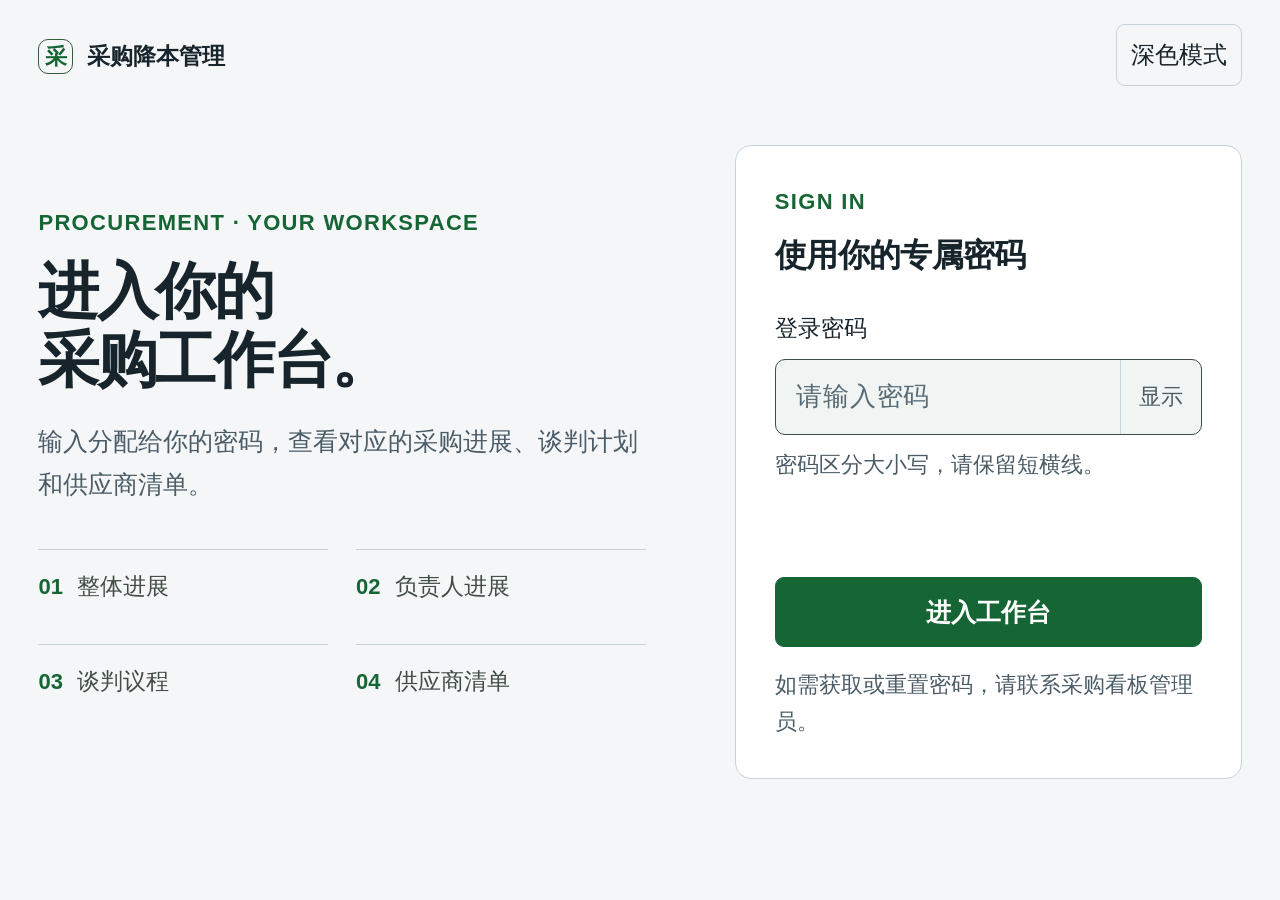
==== commit 24e13672: "Increase dashboard typography and remove compact desktop scaling" ====
--- a/index.html
+++ b/index.html
@@ -2,17 +2,17 @@
 <html lang="zh-CN" data-theme="light">
 <head><meta charset="UTF-8"><meta name="viewport" content="width=device-width,initial-scale=1"><meta name="color-scheme" content="light dark"><title>采购降本 · 日清日结看板</title><script>try{const theme=localStorage.getItem('jiali-dashboard-theme');document.documentElement.dataset.theme=theme==='dark'?'dark':'light'}catch{document.documentElement.dataset.theme='light'}</script><style>:root{--tone-020404:#020404;--tone-040606:#040606;--tone-0c100d:#0c100d;--tone-101a12:#101a12;--tone-102217:#102217;--tone-111:#111;--tone-111812:#111812;--tone-121411:#121411;--tone-142b1e:#142b1e;--tone-151915:#151915;--tone-151b16:#151b16;--tone-151b1a:#151b1a;--tone-171d17:#171d17;--tone-172019:#172019;--tone-181e18:#181e18;--tone-183120:#183120;--tone-19221b:#19221b;--tone-1b211b:#1b211b;--tone-1b261e:#1b261e;--tone-1b3728:#1b3728;--tone-1d2c21:#1d2c21;--tone-202620:#202620;--tone-202a22:#202a22;--tone-202b23:#202b23;--tone-212927:#212927;--tone-222922:#222922;--tone-242b25:#242b25;--tone-243427:#243427;--tone-244833:#244833;--tone-28302a:#28302a;--tone-2a342b:#2a342b;--tone-2b322b:#2b322b;--tone-2b3c2e:#2b3c2e;--tone-2b3d2e:#2b3d2e;--tone-2d3734:#2d3734;--tone-2d3c30:#2d3c30;--tone-30201e:#30201e;--tone-302919:#302919;--tone-30291a:#30291a;--tone-311f22:#311f22;--tone-34573a:#34573a;--tone-354a3a:#354a3a;--tone-37523c:#37523c;--tone-376a3e:#376a3e;--tone-386640:#386640;--tone-386842:#386842;--tone-3a7041:#3a7041;--tone-3d3420:#3d3420;--tone-3e4d40:#3e4d40;--tone-3f4f42:#3f4f42;--tone-40272c:#40272c;--tone-465249:#465249;--tone-47604d:#47604d;--tone-48544a:#48544a;--tone-4a5b4f:#4a5b4f;--tone-4b4026:#4b4026;--tone-4c3036:#4c3036;--tone-52765a:#52765a;--tone-555:#555;--tone-56715a:#56715a;--tone-56d15f:#56d15f;--tone-617a67:#617a67;--tone-637168:#637168;--tone-647768:#647768;--tone-89e3a4:#89e3a4;--tone-8ce396:#8ce396;--tone-90eb98:#90eb98;--tone-9da39e:#9da39e;--tone-a1d2a7:#a1d2a7;--tone-a4f4ab:#a4f4ab;--tone-a6afa6:#a6afa6;--tone-b3beb6:#b3beb6;--tone-b7c4bf:#b7c4bf;--tone-b9c2bb:#b9c2bb;--tone-c0c8c1:#c0c8c1;--tone-ccc:#ccc;--tone-d3d9d5:#d3d9d5;--tone-e4c478:#e4c478;--tone-ed9690:#ed9690;--tone-eee:#eee;--tone-f3f5f2:#f3f5f2;--tone-f5d37b:#f5d37b;--tone-ffaaaa:#ffaaaa}
 :root{--bg:var(--tone-040606);--deep:var(--tone-020404);--surface:var(--tone-121411);--raised:var(--tone-151915);--greenbg:var(--tone-102217);--text:var(--tone-f3f5f2);--muted:var(--tone-9da39e);--green:var(--tone-56d15f);--border:var(--tone-28302a);--amber:var(--tone-e4c478);--red:var(--tone-ed9690);--gutter:clamp(24px,3vw,64px)}
-*{box-sizing:border-box}html{scroll-behavior:smooth}body{margin:0;background:var(--bg);color:var(--text);font:21px/1.55 Inter,"Segoe UI","Microsoft YaHei",Arial,sans-serif;font-variant-numeric:tabular-nums}button,input,select{font:inherit}button,select,input{min-height:44px}button{cursor:pointer}a{color:var(--green);text-underline-offset:4px}button,a,input,select{outline-offset:4px}button:focus-visible,a:focus-visible,input:focus-visible,select:focus-visible,[tabindex]:focus-visible{outline:2px solid var(--green)}button{transition:background .18s,border-color .18s,color .18s}button:hover{border-color:var(--tone-56715a)}button:disabled{opacity:.4;cursor:default}button,input,select{color:var(--text);border:1px solid var(--border);background:var(--raised);border-radius:9px;padding:10px 14px}input,select{min-width:0}select{max-width:100%}option{background:var(--surface)}button.primary{background:var(--green);color:var(--bg);border-color:var(--green);font-weight:700}button.ghost{background:transparent}.textbtn{padding:4px 0;border:none;background:transparent;min-height:36px;color:var(--green);text-align:left}.shell{width:100%;max-width:none;padding-inline:var(--gutter)}.topbar{position:sticky;top:0;z-index:20;background:var(--deep);border-bottom:1px solid var(--border)}.topline{display:flex;align-items:center;justify-content:space-between;gap:24px;padding-top:16px;padding-bottom:12px}.identity{display:flex;align-items:center;gap:12px;min-width:0}.brand-mark{width:35px;height:35px;display:grid;place-content:center;border:1px solid var(--tone-386842);border-radius:10px;color:var(--green);font-size:21px;font-weight:700}.identity strong{display:block;font-size:21px;letter-spacing:.05em}.identity small{color:var(--muted);font-size:21px;letter-spacing:.12em}.topmeta{display:flex;align-items:center;gap:14px;color:var(--muted);font-size:21px}.live-dot{width:6px;height:6px;display:inline-block;background:var(--green);border-radius:50%;margin-right:6px}.nav-wrap{min-width:0;overflow-x:auto;scrollbar-width:thin}.nav{display:flex;gap:6px;padding-bottom:12px;min-width:max-content}.nav button{min-height:39px;border-radius:99px;background:transparent;border-color:transparent;color:var(--muted);padding:8px 18px}.nav button.active{color:var(--bg);background:var(--green);font-weight:700}.nav em{font-style:normal;font-size:21px;opacity:.65;margin-right:8px}main{padding-top:30px;padding-bottom:56px}.hero{display:flex;align-items:flex-end;justify-content:space-between;gap:24px;margin-bottom:25px}.eyebrow{font-size:21px;letter-spacing:.19em;color:var(--green);font-weight:750;text-transform:uppercase;margin:0 0 8px}h1{font-size:clamp(28px,2.5vw,42px);line-height:1.15;letter-spacing:-.045em;margin:0 0 10px;font-weight:750}h2{font-size:21px;line-height:1.35;margin:0;font-weight:650;letter-spacing:-.02em}h3{font-size:21px;margin:0;font-weight:650}p{margin:0}.hero p{color:var(--muted);max-width:76ch}.snapshot-tag{white-space:nowrap;color:var(--muted);font-size:21px;text-align:right}.snapshot-tag strong{display:block;color:var(--text);font-size:21px;margin-top:3px}.filters{display:flex;gap:14px;align-items:flex-end;flex-wrap:wrap;padding:16px 18px;background:var(--surface);border:1px solid var(--border);border-radius:12px;margin-bottom:24px}.filters label,.field-label{display:flex;flex-direction:column;gap:5px;font-size:21px;color:var(--muted);letter-spacing:.02em}.filters select{min-width:140px;font-size:21px}.filters input{font-size:21px}.filter-end{margin-left:auto;display:flex;gap:12px;align-items:center;flex-wrap:wrap}.scope{font-size:21px;color:var(--muted)}.scope b{color:var(--text);font-weight:600}.section{margin-top:28px;min-width:0}.section-head{display:flex;align-items:center;justify-content:space-between;gap:16px;margin-bottom:16px}.section-head p,.subtle{font-size:21px;color:var(--muted)}.section-head h2+p{margin-top:4px}.kpis{display:grid;grid-template-columns:repeat(4,minmax(0,1fr));gap:16px}.kpi{background:var(--surface);border:1px solid var(--border);border-radius:14px;padding:22px 24px;min-width:0}.kpi .label{color:var(--muted);font-size:21px}.kpi .value{font-size:clamp(27px,2.3vw,40px);line-height:1.2;font-weight:650;letter-spacing:-.04em;margin-top:15px;white-space:nowrap}.kpi .value small{font-size:21px;letter-spacing:0;font-weight:400;color:var(--muted);margin-left:7px}.kpi .foot{font-size:21px;color:var(--muted);margin-top:13px}.kpi.accent .value{color:var(--green)}.kpi .track{margin-top:14px}.track{height:5px;border-radius:5px;background:var(--tone-2b322b);overflow:hidden}.track i{display:block;height:100%;background:var(--green);border-radius:5px}.warning{color:var(--amber)!important}.danger{color:var(--red)!important}.positive{color:var(--green)!important}.notice{display:flex;gap:14px;align-items:flex-start;padding:14px 18px;border:1px solid var(--border);border-radius:10px;font-size:21px;color:var(--muted);margin-top:16px;background:var(--tone-0c100d)}.notice strong{color:var(--text);font-weight:600}.notice .index{display:inline-grid;place-content:center;flex-shrink:0;border:1px solid var(--tone-37523c);color:var(--green);width:20px;height:20px;border-radius:50%;font-size:21px}.grid2{display:grid;grid-template-columns:minmax(0,1.48fr) minmax(0,1fr);gap:20px}.equal{grid-template-columns:repeat(2,minmax(0,1fr))}.panel{background:var(--surface);border:1px solid var(--border);border-radius:14px;padding:24px;min-width:0}.panel-top{display:flex;justify-content:space-between;align-items:flex-start;gap:14px;margin-bottom:23px}.panel-top p{color:var(--muted);font-size:21px;margin-top:5px}.chip{display:inline-flex;align-items:center;padding:4px 9px;min-height:25px;border-radius:5px;font-size:21px;line-height:1.3;background:var(--tone-202620);color:var(--tone-c0c8c1);white-space:nowrap}.chip.green{color:var(--tone-8ce396);background:var(--tone-183120)}.chip.amber{color:var(--amber);background:var(--tone-30291a)}.chip.red{color:var(--red);background:var(--tone-30201e)}.chip.outline{background:transparent;border:1px solid var(--border);color:var(--muted)}.metric-inline{display:flex;gap:28px;flex-wrap:wrap}.metric-inline .big{font-size:25px;color:var(--text);line-height:1.2;margin-bottom:5px}.metric-inline .small{font-size:21px;color:var(--muted)}.metric-inline .big small{font-size:21px;color:var(--muted);margin-left:5px}.divider{border-top:1px solid var(--border);margin:20px 0}.bar-rows{display:grid;gap:19px;margin-top:23px}.bar-label{display:flex;justify-content:space-between;align-items:baseline;gap:14px;margin-bottom:7px;color:var(--muted);font-size:21px}.bar-label b{color:var(--text);font-size:21px;font-weight:550}.bar{height:11px;background:var(--tone-222922);border-radius:3px;overflow:hidden}.bar i{height:100%;display:block;background:var(--tone-647768);border-radius:3px;min-width:0}.bar.green i{background:var(--green)}.panel-note{font-size:21px;color:var(--muted);margin-top:20px}.action-list{display:grid;gap:4px}.action-row{display:flex;gap:14px;align-items:center;border-bottom:1px solid var(--border);padding:14px 0}.action-row:last-child{border-bottom:none;padding-bottom:0}.action-num{font-size:24px;font-weight:600;width:44px;flex-shrink:0;letter-spacing:-.05em}.action-copy{flex:1}.action-copy strong{font-size:21px}.action-copy p{color:var(--muted);font-size:21px;margin-top:4px}.arrow{color:var(--muted)}.action-row button{background:transparent;border-color:transparent;font-size:21px}.table-scroll{overflow-x:auto;width:100%;max-width:100%;scrollbar-color:var(--tone-3e4d40) var(--tone-151915);scrollbar-width:thin}.table-panel{padding:0;overflow:hidden}.table-panel .panel-top{padding:22px 24px 0}table{border-collapse:collapse;width:100%;font-size:21px;text-align:left}th{background:var(--tone-171d17);color:var(--tone-a6afa6);font-size:21px;font-weight:500;white-space:nowrap;padding:12px 16px;border-bottom:1px solid var(--border)}td{padding:15px 16px;border-bottom:1px solid var(--tone-242b25);vertical-align:middle}tbody tr:last-child td{border-bottom:0}tbody tr:hover{background:var(--tone-181e18)}td.num,th.num{text-align:right;white-space:nowrap}td strong{font-weight:600}.cell-sub{font-size:21px;color:var(--muted);margin-top:4px}.owner-cell{display:flex;align-items:center;gap:10px;white-space:nowrap}.avatar{display:grid;place-content:center;background:var(--tone-243427);color:var(--tone-a1d2a7);width:31px;height:31px;flex-shrink:0;border-radius:9px;font-size:21px}.owner-cell button{min-height:35px;padding:0;border:none;background:transparent;text-align:left}.owner-cell strong{color:var(--text)}.microbar{width:75px;height:3px;display:inline-block;background:var(--tone-2a342b);margin-top:6px;overflow:hidden;border-radius:3px}.microbar i{height:100%;background:var(--green);display:block}.table-footer{padding:13px 22px;border-top:1px solid var(--border);color:var(--muted);font-size:21px;display:flex;justify-content:space-between;gap:12px;flex-wrap:wrap}.weeks{display:grid;grid-template-columns:repeat(3,minmax(0,1fr));gap:16px}.week-card{padding:20px;background:var(--surface);border:1px solid var(--border);border-radius:12px}.week-card.current{border-color:var(--tone-3a7041)}.week-head{display:flex;align-items:center;justify-content:space-between;gap:12px;margin-bottom:16px}.week-card .numbers{display:flex;align-items:baseline;gap:7px;margin-bottom:5px}.week-card .numbers b{font-size:32px;font-weight:600;letter-spacing:-.04em}.week-card .numbers span{font-size:21px;color:var(--muted)}.week-card .small{color:var(--muted);font-size:21px}.week-facts{margin-top:16px;padding-top:14px;border-top:1px solid var(--border);display:flex;justify-content:space-between;gap:10px;font-size:21px}.week-facts b{font-weight:600}.tab-toolbar{display:flex;align-items:center;justify-content:space-between;gap:12px;flex-wrap:wrap;margin-bottom:16px}.segmented{display:flex;gap:5px;flex-wrap:wrap}.segmented button{padding:7px 12px;font-size:21px;min-height:38px;background:transparent}.segmented button.active{background:var(--greenbg);color:var(--green);border-color:var(--tone-386640)}.search-box{min-width:250px;max-width:100%;background:var(--surface)}.empty{padding:44px 24px;text-align:center;color:var(--muted);font-size:21px}.row-action{border:none;background:transparent;color:var(--green);min-height:36px;padding:5px 0;text-align:left;max-width:250px}.workstream-block{display:grid;grid-template-columns:repeat(2,minmax(0,1fr));gap:20px}.category-card .category-main{display:flex;align-items:baseline;gap:10px;margin-bottom:18px}.category-main b{font-size:31px;letter-spacing:-.04em;font-weight:600}.category-main span{font-size:21px;color:var(--muted)}.category-metrics{display:grid;grid-template-columns:repeat(3,minmax(0,1fr));gap:12px;margin-top:20px}.category-metrics small{display:block;font-size:21px;color:var(--muted);margin-bottom:5px}.category-metrics b{font-size:21px;font-weight:550}.person-banner{display:flex;align-items:center;gap:16px;margin-bottom:22px}.person-banner .avatar{width:48px;height:48px;font-size:21px}.person-banner h2{font-size:24px}.person-banner p{color:var(--muted);font-size:21px;margin-top:4px}.mini-kpis{display:grid;grid-template-columns:repeat(4,minmax(0,1fr));gap:16px;margin-bottom:22px}.mini-kpi{padding:18px;border:1px solid var(--border);border-radius:12px;background:var(--surface)}.mini-kpi label{display:block;color:var(--muted);font-size:21px;margin-bottom:10px}.mini-kpi b{font-size:24px;font-weight:600}.mini-kpi small{font-size:21px;color:var(--muted);margin-left:6px}.mini-kpi p{font-size:21px;color:var(--muted);margin-top:8px}.chart-labels{display:flex;justify-content:space-between;gap:14px;font-size:21px;color:var(--muted);margin-top:6px}.timeline-chart{width:100%;height:205px;display:block}.legend{display:flex;gap:18px;font-size:21px;color:var(--muted)}.legend span:before{content:"";display:inline-block;width:8px;height:8px;background:var(--tone-637168);margin-right:6px;border-radius:2px}.legend .actual:before{background:var(--green)}.footnote{font-size:21px;color:var(--muted);margin-top:14px}.page-footer{margin-top:35px;padding-top:20px;border-top:1px solid var(--border);display:flex;justify-content:space-between;gap:20px;flex-wrap:wrap;color:var(--muted);font-size:21px}.dialog{background:var(--surface);border:1px solid var(--tone-3f4f42);border-radius:16px;color:var(--text);padding:0;width:min(760px,calc(100% - 32px));max-height:88vh}.dialog::backdrop{background:#000a}.dialog-head{padding:22px 26px;border-bottom:1px solid var(--border);display:flex;gap:20px;align-items:center;justify-content:space-between;position:sticky;top:0;background:var(--surface);z-index:1}.dialog-head h2{font-size:21px}.dialog-body{padding:24px 26px;overflow-wrap:anywhere}.dialog-body h3{margin-top:24px;margin-bottom:10px}.dialog-body h3:first-child{margin-top:0}.dialog-body p,.dialog-body li{color:var(--muted);font-size:21px}.dialog-body ul{padding-left:20px}.dialog-body li{margin-bottom:9px}.dialog-body .details-grid{display:grid;grid-template-columns:repeat(2,minmax(0,1fr));gap:18px}.details-grid label{font-size:21px;color:var(--muted);display:block;margin-bottom:5px}.details-grid b{font-size:21px;font-weight:550}.note-box{background:var(--tone-1b211b);border:1px solid var(--border);border-radius:9px;padding:16px;margin-top:20px;white-space:pre-line;font-size:21px}.source-box{margin-top:22px;padding-top:18px;border-top:1px solid var(--border);font-size:21px;color:var(--muted)}.pagination{display:flex;justify-content:space-between;align-items:center;gap:14px;margin-top:16px;color:var(--muted);font-size:21px}.pagination button{min-height:36px;font-size:21px}.pagination div{display:flex;gap:8px}.hidden{display:none!important}.method-grid{display:grid;grid-template-columns:repeat(2,minmax(0,1fr));gap:16px}.method-card{padding:18px;border:1px solid var(--border);border-radius:10px}.method-card b{display:block;margin-bottom:7px;font-size:21px}.toast{position:fixed;bottom:24px;left:50%;transform:translateX(-50%);background:var(--greenbg);border:1px solid var(--tone-376a3e);color:var(--text);border-radius:10px;padding:12px 20px;z-index:80;font-size:21px;max-width:90%}
+*{box-sizing:border-box}html{scroll-behavior:smooth}body{margin:0;background:var(--bg);color:var(--text);font:22px/1.55 Inter,"Segoe UI","Microsoft YaHei",Arial,sans-serif;font-variant-numeric:tabular-nums}button,input,select{font:inherit}button,select,input{min-height:44px}button{cursor:pointer}a{color:var(--green);text-underline-offset:4px}button,a,input,select{outline-offset:4px}button:focus-visible,a:focus-visible,input:focus-visible,select:focus-visible,[tabindex]:focus-visible{outline:2px solid var(--green)}button{transition:background .18s,border-color .18s,color .18s}button:hover{border-color:var(--tone-56715a)}button:disabled{opacity:.4;cursor:default}button,input,select{color:var(--text);border:1px solid var(--border);background:var(--raised);border-radius:9px;padding:10px 14px}input,select{min-width:0}select{max-width:100%}option{background:var(--surface)}button.primary{background:var(--green);color:var(--bg);border-color:var(--green);font-weight:700}button.ghost{background:transparent}.textbtn{padding:4px 0;border:none;background:transparent;min-height:36px;color:var(--green);text-align:left}.shell{width:100%;max-width:none;padding-inline:var(--gutter)}.topbar{position:sticky;top:0;z-index:20;background:var(--deep);border-bottom:1px solid var(--border)}.topline{display:flex;align-items:center;justify-content:space-between;gap:24px;padding-top:16px;padding-bottom:12px}.identity{display:flex;align-items:center;gap:12px;min-width:0}.brand-mark{width:35px;height:35px;display:grid;place-content:center;border:1px solid var(--tone-386842);border-radius:10px;color:var(--green);font-size:22px;font-weight:700}.identity strong{display:block;font-size:22px;letter-spacing:.05em}.identity small{color:var(--muted);font-size:22px;letter-spacing:.12em}.topmeta{display:flex;align-items:center;gap:14px;color:var(--muted);font-size:22px}.live-dot{width:6px;height:6px;display:inline-block;background:var(--green);border-radius:50%;margin-right:6px}.nav-wrap{min-width:0;overflow-x:auto;scrollbar-width:thin}.nav{display:flex;gap:6px;padding-bottom:12px;min-width:max-content}.nav button{min-height:39px;border-radius:99px;background:transparent;border-color:transparent;color:var(--muted);padding:8px 18px}.nav button.active{color:var(--bg);background:var(--green);font-weight:700}.nav em{font-style:normal;font-size:22px;opacity:.65;margin-right:8px}main{padding-top:30px;padding-bottom:56px}.hero{display:flex;align-items:flex-end;justify-content:space-between;gap:24px;margin-bottom:25px}.eyebrow{font-size:22px;letter-spacing:.19em;color:var(--green);font-weight:750;text-transform:uppercase;margin:0 0 8px}h1{font-size:clamp(28px,2.5vw,42px);line-height:1.15;letter-spacing:-.045em;margin:0 0 10px;font-weight:750}h2{font-size:22px;line-height:1.35;margin:0;font-weight:650;letter-spacing:-.02em}h3{font-size:22px;margin:0;font-weight:650}p{margin:0}.hero p{color:var(--muted);max-width:76ch}.snapshot-tag{white-space:nowrap;color:var(--muted);font-size:22px;text-align:right}.snapshot-tag strong{display:block;color:var(--text);font-size:22px;margin-top:3px}.filters{display:flex;gap:14px;align-items:flex-end;flex-wrap:wrap;padding:16px 18px;background:var(--surface);border:1px solid var(--border);border-radius:12px;margin-bottom:24px}.filters label,.field-label{display:flex;flex-direction:column;gap:5px;font-size:22px;color:var(--muted);letter-spacing:.02em}.filters select{min-width:140px;font-size:22px}.filters input{font-size:22px}.filter-end{margin-left:auto;display:flex;gap:12px;align-items:center;flex-wrap:wrap}.scope{font-size:22px;color:var(--muted)}.scope b{color:var(--text);font-weight:600}.section{margin-top:28px;min-width:0}.section-head{display:flex;align-items:center;justify-content:space-between;gap:16px;margin-bottom:16px}.section-head p,.subtle{font-size:22px;color:var(--muted)}.section-head h2+p{margin-top:4px}.kpis{display:grid;grid-template-columns:repeat(4,minmax(0,1fr));gap:16px}.kpi{background:var(--surface);border:1px solid var(--border);border-radius:14px;padding:22px 24px;min-width:0}.kpi .label{color:var(--muted);font-size:22px}.kpi .value{font-size:clamp(27px,2.3vw,40px);line-height:1.2;font-weight:650;letter-spacing:-.04em;margin-top:15px;white-space:nowrap}.kpi .value small{font-size:22px;letter-spacing:0;font-weight:400;color:var(--muted);margin-left:7px}.kpi .foot{font-size:22px;color:var(--muted);margin-top:13px}.kpi.accent .value{color:var(--green)}.kpi .track{margin-top:14px}.track{height:5px;border-radius:5px;background:var(--tone-2b322b);overflow:hidden}.track i{display:block;height:100%;background:var(--green);border-radius:5px}.warning{color:var(--amber)!important}.danger{color:var(--red)!important}.positive{color:var(--green)!important}.notice{display:flex;gap:14px;align-items:flex-start;padding:14px 18px;border:1px solid var(--border);border-radius:10px;font-size:22px;color:var(--muted);margin-top:16px;background:var(--tone-0c100d)}.notice strong{color:var(--text);font-weight:600}.notice .index{display:inline-grid;place-content:center;flex-shrink:0;border:1px solid var(--tone-37523c);color:var(--green);width:20px;height:20px;border-radius:50%;font-size:22px}.grid2{display:grid;grid-template-columns:minmax(0,1.48fr) minmax(0,1fr);gap:20px}.equal{grid-template-columns:repeat(2,minmax(0,1fr))}.panel{background:var(--surface);border:1px solid var(--border);border-radius:14px;padding:24px;min-width:0}.panel-top{display:flex;justify-content:space-between;align-items:flex-start;gap:14px;margin-bottom:23px}.panel-top p{color:var(--muted);font-size:22px;margin-top:5px}.chip{display:inline-flex;align-items:center;padding:4px 9px;min-height:25px;border-radius:5px;font-size:22px;line-height:1.3;background:var(--tone-202620);color:var(--tone-c0c8c1);white-space:nowrap}.chip.green{color:var(--tone-8ce396);background:var(--tone-183120)}.chip.amber{color:var(--amber);background:var(--tone-30291a)}.chip.red{color:var(--red);background:var(--tone-30201e)}.chip.outline{background:transparent;border:1px solid var(--border);color:var(--muted)}.metric-inline{display:flex;gap:28px;flex-wrap:wrap}.metric-inline .big{font-size:25px;color:var(--text);line-height:1.2;margin-bottom:5px}.metric-inline .small{font-size:22px;color:var(--muted)}.metric-inline .big small{font-size:22px;color:var(--muted);margin-left:5px}.divider{border-top:1px solid var(--border);margin:20px 0}.bar-rows{display:grid;gap:19px;margin-top:23px}.bar-label{display:flex;justify-content:space-between;align-items:baseline;gap:14px;margin-bottom:7px;color:var(--muted);font-size:22px}.bar-label b{color:var(--text);font-size:22px;font-weight:550}.bar{height:11px;background:var(--tone-222922);border-radius:3px;overflow:hidden}.bar i{height:100%;display:block;background:var(--tone-647768);border-radius:3px;min-width:0}.bar.green i{background:var(--green)}.panel-note{font-size:22px;color:var(--muted);margin-top:20px}.action-list{display:grid;gap:4px}.action-row{display:flex;gap:14px;align-items:center;border-bottom:1px solid var(--border);padding:14px 0}.action-row:last-child{border-bottom:none;padding-bottom:0}.action-num{font-size:24px;font-weight:600;width:44px;flex-shrink:0;letter-spacing:-.05em}.action-copy{flex:1}.action-copy strong{font-size:22px}.action-copy p{color:var(--muted);font-size:22px;margin-top:4px}.arrow{color:var(--muted)}.action-row button{background:transparent;border-color:transparent;font-size:22px}.table-scroll{overflow-x:auto;width:100%;max-width:100%;scrollbar-color:var(--tone-3e4d40) var(--tone-151915);scrollbar-width:thin}.table-panel{padding:0;overflow:hidden}.table-panel .panel-top{padding:22px 24px 0}table{border-collapse:collapse;width:100%;font-size:22px;text-align:left}th{background:var(--tone-171d17);color:var(--tone-a6afa6);font-size:22px;font-weight:500;white-space:nowrap;padding:12px 16px;border-bottom:1px solid var(--border)}td{padding:15px 16px;border-bottom:1px solid var(--tone-242b25);vertical-align:middle}tbody tr:last-child td{border-bottom:0}tbody tr:hover{background:var(--tone-181e18)}td.num,th.num{text-align:right;white-space:nowrap}td strong{font-weight:600}.cell-sub{font-size:22px;color:var(--muted);margin-top:4px}.owner-cell{display:flex;align-items:center;gap:10px;white-space:nowrap}.avatar{display:grid;place-content:center;background:var(--tone-243427);color:var(--tone-a1d2a7);width:31px;height:31px;flex-shrink:0;border-radius:9px;font-size:22px}.owner-cell button{min-height:35px;padding:0;border:none;background:transparent;text-align:left}.owner-cell strong{color:var(--text)}.microbar{width:75px;height:3px;display:inline-block;background:var(--tone-2a342b);margin-top:6px;overflow:hidden;border-radius:3px}.microbar i{height:100%;background:var(--green);display:block}.table-footer{padding:13px 22px;border-top:1px solid var(--border);color:var(--muted);font-size:22px;display:flex;justify-content:space-between;gap:12px;flex-wrap:wrap}.weeks{display:grid;grid-template-columns:repeat(3,minmax(0,1fr));gap:16px}.week-card{padding:20px;background:var(--surface);border:1px solid var(--border);border-radius:12px}.week-card.current{border-color:var(--tone-3a7041)}.week-head{display:flex;align-items:center;justify-content:space-between;gap:12px;margin-bottom:16px}.week-card .numbers{display:flex;align-items:baseline;gap:7px;margin-bottom:5px}.week-card .numbers b{font-size:32px;font-weight:600;letter-spacing:-.04em}.week-card .numbers span{font-size:22px;color:var(--muted)}.week-card .small{color:var(--muted);font-size:22px}.week-facts{margin-top:16px;padding-top:14px;border-top:1px solid var(--border);display:flex;justify-content:space-between;gap:10px;font-size:22px}.week-facts b{font-weight:600}.tab-toolbar{display:flex;align-items:center;justify-content:space-between;gap:12px;flex-wrap:wrap;margin-bottom:16px}.segmented{display:flex;gap:5px;flex-wrap:wrap}.segmented button{padding:7px 12px;font-size:22px;min-height:38px;background:transparent}.segmented button.active{background:var(--greenbg);color:var(--green);border-color:var(--tone-386640)}.search-box{min-width:250px;max-width:100%;background:var(--surface)}.empty{padding:44px 24px;text-align:center;color:var(--muted);font-size:22px}.row-action{border:none;background:transparent;color:var(--green);min-height:36px;padding:5px 0;text-align:left;max-width:250px}.workstream-block{display:grid;grid-template-columns:repeat(2,minmax(0,1fr));gap:20px}.category-card .category-main{display:flex;align-items:baseline;gap:10px;margin-bottom:18px}.category-main b{font-size:31px;letter-spacing:-.04em;font-weight:600}.category-main span{font-size:22px;color:var(--muted)}.category-metrics{display:grid;grid-template-columns:repeat(3,minmax(0,1fr));gap:12px;margin-top:20px}.category-metrics small{display:block;font-size:22px;color:var(--muted);margin-bottom:5px}.category-metrics b{font-size:22px;font-weight:550}.person-banner{display:flex;align-items:center;gap:16px;margin-bottom:22px}.person-banner .avatar{width:48px;height:48px;font-size:22px}.person-banner h2{font-size:24px}.person-banner p{color:var(--muted);font-size:22px;margin-top:4px}.mini-kpis{display:grid;grid-template-columns:repeat(4,minmax(0,1fr));gap:16px;margin-bottom:22px}.mini-kpi{padding:18px;border:1px solid var(--border);border-radius:12px;background:var(--surface)}.mini-kpi label{display:block;color:var(--muted);font-size:22px;margin-bottom:10px}.mini-kpi b{font-size:24px;font-weight:600}.mini-kpi small{font-size:22px;color:var(--muted);margin-left:6px}.mini-kpi p{font-size:22px;color:var(--muted);margin-top:8px}.chart-labels{display:flex;justify-content:space-between;gap:14px;font-size:22px;color:var(--muted);margin-top:6px}.timeline-chart{width:100%;height:205px;display:block}.legend{display:flex;gap:18px;font-size:22px;color:var(--muted)}.legend span:before{content:"";display:inline-block;width:8px;height:8px;background:var(--tone-637168);margin-right:6px;border-radius:2px}.legend .actual:before{background:var(--green)}.footnote{font-size:22px;color:var(--muted);margin-top:14px}.page-footer{margin-top:35px;padding-top:20px;border-top:1px solid var(--border);display:flex;justify-content:space-between;gap:20px;flex-wrap:wrap;color:var(--muted);font-size:22px}.dialog{background:var(--surface);border:1px solid var(--tone-3f4f42);border-radius:16px;color:var(--text);padding:0;width:min(760px,calc(100% - 32px));max-height:88vh}.dialog::backdrop{background:#000a}.dialog-head{padding:22px 26px;border-bottom:1px solid var(--border);display:flex;gap:20px;align-items:center;justify-content:space-between;position:sticky;top:0;background:var(--surface);z-index:1}.dialog-head h2{font-size:22px}.dialog-body{padding:24px 26px;overflow-wrap:anywhere}.dialog-body h3{margin-top:24px;margin-bottom:10px}.dialog-body h3:first-child{margin-top:0}.dialog-body p,.dialog-body li{color:var(--muted);font-size:22px}.dialog-body ul{padding-left:20px}.dialog-body li{margin-bottom:9px}.dialog-body .details-grid{display:grid;grid-template-columns:repeat(2,minmax(0,1fr));gap:18px}.details-grid label{font-size:22px;color:var(--muted);display:block;margin-bottom:5px}.details-grid b{font-size:22px;font-weight:550}.note-box{background:var(--tone-1b211b);border:1px solid var(--border);border-radius:9px;padding:16px;margin-top:20px;white-space:pre-line;font-size:22px}.source-box{margin-top:22px;padding-top:18px;border-top:1px solid var(--border);font-size:22px;color:var(--muted)}.pagination{display:flex;justify-content:space-between;align-items:center;gap:14px;margin-top:16px;color:var(--muted);font-size:22px}.pagination button{min-height:36px;font-size:22px}.pagination div{display:flex;gap:8px}.hidden{display:none!important}.method-grid{display:grid;grid-template-columns:repeat(2,minmax(0,1fr));gap:16px}.method-card{padding:18px;border:1px solid var(--border);border-radius:10px}.method-card b{display:block;margin-bottom:7px;font-size:22px}.toast{position:fixed;bottom:24px;left:50%;transform:translateX(-50%);background:var(--greenbg);border:1px solid var(--tone-376a3e);color:var(--text);border-radius:10px;padding:12px 20px;z-index:80;font-size:22px;max-width:90%}
 @media(min-width:1700px){.kpi{padding:25px 28px}.panel{padding:28px}.table-panel{padding:0}td{padding-top:18px;padding-bottom:18px}}
 @media(max-width:1100px){.grid2{grid-template-columns:minmax(0,1fr)}.kpis{grid-template-columns:repeat(2,minmax(0,1fr))}.filters select{min-width:125px}.filter-end{margin-left:0}.topmeta span{display:none}}
-@media(max-width:767px){:root{--gutter:20px}.topline{gap:10px;padding-top:12px;padding-bottom:10px}.identity small{font-size:21px}.identity strong{font-size:21px}.brand-mark{width:30px;height:30px}.topmeta button{font-size:21px;padding:8px 10px;min-height:38px}.nav{gap:3px;padding-bottom:9px}.nav button{padding-inline:12px;font-size:21px;min-height:38px}.nav em{display:none}main{padding-top:22px}.hero{display:block;margin-bottom:20px}.hero p{font-size:21px}.snapshot-tag{display:none}h1{font-size:30px}.filters{padding:14px;display:grid;grid-template-columns:repeat(2,minmax(0,1fr));gap:12px}.filters label{width:100%}.filters select,.filters input{width:100%;min-width:0}.filter-end{grid-column:1/-1;justify-content:space-between}.scope{font-size:21px}.filter-end button{font-size:21px;min-height:36px;padding:7px 11px}.kpis,.mini-kpis{grid-template-columns:minmax(0,1fr);gap:12px}.kpi{padding:19px 20px}.kpi .value{font-size:35px;margin-top:9px}.kpi .foot{margin-top:9px}.notice{font-size:21px;padding:13px 14px}.panel{padding:20px}.table-panel{padding:0}.panel-top{margin-bottom:18px}.section-head{align-items:flex-start}h2{font-size:21px}.section-head p{font-size:21px}.workstream-block,.weeks,.method-grid{grid-template-columns:minmax(0,1fr)}.weeks{gap:12px}.category-metrics{gap:10px}.category-metrics b{font-size:21px}.week-card .numbers b{font-size:29px}.tab-toolbar{display:block}.search-box{width:100%;margin-top:12px}.segmented{gap:6px}.segmented button{font-size:21px;min-height:38px}.dialog-head{padding:18px}.dialog-body{padding:20px}.dialog-body .details-grid{grid-template-columns:minmax(0,1fr)}.page-footer{font-size:21px}.metric-inline{gap:22px}.pagination{align-items:flex-start}.person-banner h2{font-size:22px}}
+@media(max-width:767px){:root{--gutter:20px}.topline{gap:10px;padding-top:12px;padding-bottom:10px}.identity small{font-size:22px}.identity strong{font-size:22px}.brand-mark{width:30px;height:30px}.topmeta button{font-size:22px;padding:8px 10px;min-height:38px}.nav{gap:3px;padding-bottom:9px}.nav button{padding-inline:12px;font-size:22px;min-height:38px}.nav em{display:none}main{padding-top:22px}.hero{display:block;margin-bottom:20px}.hero p{font-size:22px}.snapshot-tag{display:none}h1{font-size:30px}.filters{padding:14px;display:grid;grid-template-columns:repeat(2,minmax(0,1fr));gap:12px}.filters label{width:100%}.filters select,.filters input{width:100%;min-width:0}.filter-end{grid-column:1/-1;justify-content:space-between}.scope{font-size:22px}.filter-end button{font-size:22px;min-height:36px;padding:7px 11px}.kpis,.mini-kpis{grid-template-columns:minmax(0,1fr);gap:12px}.kpi{padding:19px 20px}.kpi .value{font-size:35px;margin-top:9px}.kpi .foot{margin-top:9px}.notice{font-size:22px;padding:13px 14px}.panel{padding:20px}.table-panel{padding:0}.panel-top{margin-bottom:18px}.section-head{align-items:flex-start}h2{font-size:22px}.section-head p{font-size:22px}.workstream-block,.weeks,.method-grid{grid-template-columns:minmax(0,1fr)}.weeks{gap:12px}.category-metrics{gap:10px}.category-metrics b{font-size:22px}.week-card .numbers b{font-size:29px}.tab-toolbar{display:block}.search-box{width:100%;margin-top:12px}.segmented{gap:6px}.segmented button{font-size:22px;min-height:38px}.dialog-head{padding:18px}.dialog-body{padding:20px}.dialog-body .details-grid{grid-template-columns:minmax(0,1fr)}.page-footer{font-size:22px}.metric-inline{gap:22px}.pagination{align-items:flex-start}.person-banner h2{font-size:22px}}
 @media(prefers-reduced-motion:reduce){*{scroll-behavior:auto!important;transition:none!important}}
 .mobile-chart{display:none}
-@media(max-width:767px){.nav button,.segmented button,.pagination button,.topmeta button,.filter-end button,.textbtn,.row-action,.owner-cell button{min-height:44px}.timeline-chart{display:none}.mobile-chart{display:grid;gap:15px}.mobile-chart .bar-label{font-size:21px}.mobile-chart .bar-label b{font-size:21px}.mobile-chart .bar{height:7px}.table-scroll:has(table)::before{content:"左右滑动查看完整表格 →";display:block;font-size:21px;color:var(--muted);padding:10px 16px;border-bottom:1px solid var(--border)}}
-@media print{.topbar,.filters,.tab-toolbar,.pagination,.page-footer button,.row-action{display:none}body{background:white;color:var(--tone-111)}.panel,.kpi,.week-card,.mini-kpi{break-inside:avoid;background:white;color:var(--tone-111);border-color:var(--tone-ccc)}.subtle,.label,.foot,p{color:var(--tone-555)!important}main{padding:0}.shell{padding:15px}.table-scroll{overflow:visible}table{font-size:21px}th,td{padding:6px}th{background:var(--tone-eee)}.kpis{grid-template-columns:repeat(4,1fr)}}
+@media(max-width:767px){.nav button,.segmented button,.pagination button,.topmeta button,.filter-end button,.textbtn,.row-action,.owner-cell button{min-height:44px}.timeline-chart{display:none}.mobile-chart{display:grid;gap:15px}.mobile-chart .bar-label{font-size:22px}.mobile-chart .bar-label b{font-size:22px}.mobile-chart .bar{height:7px}.table-scroll:has(table)::before{content:"左右滑动查看完整表格 →";display:block;font-size:22px;color:var(--muted);padding:10px 16px;border-bottom:1px solid var(--border)}}
+@media print{.topbar,.filters,.tab-toolbar,.pagination,.page-footer button,.row-action{display:none}body{background:white;color:var(--tone-111)}.panel,.kpi,.week-card,.mini-kpi{break-inside:avoid;background:white;color:var(--tone-111);border-color:var(--tone-ccc)}.subtle,.label,.foot,p{color:var(--tone-555)!important}main{padding:0}.shell{padding:15px}.table-scroll{overflow:visible}table{font-size:22px}th,td{padding:6px}th{background:var(--tone-eee)}.kpis{grid-template-columns:repeat(4,1fr)}}
 
 /* User-requested 21px minimum type scale, including narrow screens. */
-body{font-size:21px;line-height:1.6}
+body{font-size:22px;line-height:1.6}
 h1{font-size:clamp(34px,3vw,48px)}h2{font-size:28px}h3{font-size:24px}
 .eyebrow{letter-spacing:.06em}.identity small{letter-spacing:.02em}
 .filters{gap:20px}.filters select{min-width:190px}.filter-end{flex:1;justify-content:flex-end}
@@ -30,7 +30,7 @@
 .dialog{width:min(1000px,calc(100% - 32px))}.dialog-head h2{font-size:28px}
 .dialog-body h3{font-size:25px}.dialog-body .details-grid{gap:24px}
 .source-box{overflow-wrap:anywhere}.page-footer{line-height:1.7}
-.table-scroll:has(table)::before{content:"左右滑动查看完整表格 →";display:block;font-size:21px;color:var(--muted);padding:14px 24px;border-bottom:1px solid var(--border)}
+.table-scroll:has(table)::before{content:"左右滑动查看完整表格 →";display:block;font-size:22px;color:var(--muted);padding:14px 24px;border-bottom:1px solid var(--border)}
 .nav button,.segmented button,.textbtn,.row-action{min-height:48px}
 .weeks{grid-template-columns:repeat(3,minmax(0,1fr))}
 @media(max-width:1400px){.kpis{grid-template-columns:repeat(2,minmax(0,1fr))}.grid2{grid-template-columns:minmax(0,1fr)}.weeks{grid-template-columns:minmax(0,1fr)}.topline{flex-wrap:wrap}.filter-end{justify-content:flex-start}}
@@ -38,7 +38,7 @@
  .topline{display:block}.identity{margin-bottom:12px}.identity small{overflow-wrap:anywhere}.topmeta{justify-content:flex-start}
  .filters{grid-template-columns:minmax(0,1fr)}.filters select{min-width:0}.filter-end{grid-column:auto;display:flex;width:100%;flex-wrap:wrap}
  .kpis,.mini-kpis,.workstream-block,.weeks{grid-template-columns:minmax(0,1fr)}
- .hero p,.filters label,.scope,.week-card .small,.section-head p{font-size:21px}
+ .hero p,.filters label,.scope,.week-card .small,.section-head p{font-size:22px}
  .section-head,.panel-top{display:flex;flex-direction:column;align-items:flex-start}
  .section-head>div,.section-head button,.tab-toolbar,.search-box,.ledger-actions{width:100%;min-width:0}
  .section-head button{white-space:normal}.search-box{margin-top:16px;min-width:0}
@@ -55,11 +55,11 @@
 .metric-link:hover,.textbtn:hover,.row-action:hover{color:var(--tone-a4f4ab);text-decoration:underline}
 .status-grid{display:grid;grid-template-columns:repeat(3,minmax(0,1fr));gap:16px}
 .status-card{display:flex;flex-direction:column;gap:18px;text-align:left;background:var(--surface);padding:22px 24px;border-radius:12px;min-width:0}
-.status-card span{font-size:21px;color:var(--muted)}.status-card strong{font-size:34px;font-weight:650}.status-card small{font-size:21px;color:var(--muted);font-weight:400}
+.status-card span{font-size:22px;color:var(--muted)}.status-card strong{font-size:34px;font-weight:650}.status-card small{font-size:22px;color:var(--muted);font-weight:400}
 .status-card.selected{border-color:var(--green);background:var(--greenbg)}
 .category-sub{display:flex;justify-content:space-between;gap:18px;flex-wrap:wrap;border-top:1px solid var(--border);padding:15px 0}
 .category-card .bar{margin-top:24px}.category-card .textbtn{white-space:normal}
-.clue-links{display:flex;flex-direction:column;align-items:flex-start;gap:4px;margin-top:10px}.clue-links button{font-size:21px}
+.clue-links{display:flex;flex-direction:column;align-items:flex-start;gap:4px;margin-top:10px}.clue-links button{font-size:22px}
 .owner-link{white-space:nowrap}.detail-summary{display:flex;gap:18px;align-items:center;flex-wrap:wrap}
 .inline-link{font:inherit;display:inline;border:0;background:none;color:var(--green);padding:0;min-height:0;white-space:normal;text-decoration:underline;text-underline-offset:4px}
 .period-controls{display:flex;flex-wrap:wrap;gap:24px;align-items:flex-end}.period-controls label{max-width:100%}
@@ -71,8 +71,8 @@
 .quality-table{min-width:1750px}.projects-table{min-width:1400px}.projects-table td{min-width:160px;max-width:400px;overflow-wrap:anywhere}
 .history-item{border-left:2px solid var(--green);padding:8px 0 8px 20px;margin:22px 0}.history-item p{margin-top:10px;white-space:pre-line}
 .dialog{width:min(1250px,calc(100% - 32px));overflow-x:hidden}.wide-dialog{width:min(1440px,calc(100% - 32px))}
-.dialog-body{min-width:0}.dialog-body .table-scroll{margin-top:20px}.dialog-body td,.dialog-body th{font-size:21px}
-.dialog-body .mini-kpis{grid-template-columns:repeat(2,minmax(0,1fr))}.dialog-body .bar-label b{font-size:21px}
+.dialog-body{min-width:0}.dialog-body .table-scroll{margin-top:20px}.dialog-body td,.dialog-body th{font-size:22px}
+.dialog-body .mini-kpis{grid-template-columns:repeat(2,minmax(0,1fr))}.dialog-body .bar-label b{font-size:22px}
 .dialog-body .segmented{margin-bottom:24px}.dialog-head h2{overflow-wrap:anywhere;min-width:0}.dialog-head button{flex-shrink:0}
 .scope{overflow-wrap:anywhere}.page-footer>div{min-width:0;overflow-wrap:anywhere}.panel,.section-head>div{min-width:0}
 @media(min-width:1700px){.kpis{grid-template-columns:repeat(4,minmax(0,1fr))}}
@@ -102,11 +102,11 @@
 .master-table th:first-child,.master-table td:first-child{width:330px}.master-table th:nth-child(2),.master-table td:nth-child(2){width:190px}
 .master-table th:nth-child(3),.master-table td:nth-child(3){width:430px}.master-table th:last-child,.master-table td:last-child{width:480px}
 .master-table .row-action{max-width:none;font-weight:600}.master-table .cell-sub{margin-top:6px}
-.leverage-tags{display:flex;flex-direction:column;align-items:flex-start;gap:9px}.leverage-tag{display:inline-block;max-width:100%;font-size:21px;line-height:1.5;padding:8px 12px;border:1px solid var(--tone-34573a);border-radius:8px;color:var(--green);background:var(--greenbg);white-space:normal;text-align:left;min-height:0}
+.leverage-tags{display:flex;flex-direction:column;align-items:flex-start;gap:9px}.leverage-tag{display:inline-block;max-width:100%;font-size:22px;line-height:1.5;padding:8px 12px;border:1px solid var(--tone-34573a);border-radius:8px;color:var(--green);background:var(--greenbg);white-space:normal;text-align:left;min-height:0}
 button.leverage-tag:hover{border-color:var(--green)}.static-tag{color:var(--muted);background:transparent;border-color:var(--border)}.leverage-value{font-size:48px;color:var(--green);margin:20px 0}
 .table-tools{display:flex;justify-content:space-between;gap:16px;align-items:center;flex-wrap:wrap;padding:18px 22px;border-bottom:1px solid var(--border)}.table-count{color:var(--muted)}.table-actions{display:flex;gap:12px;flex-wrap:wrap}
 .table-pagination{padding:16px 22px;margin:0;border-top:1px solid var(--border)}.column-controls th{padding-top:0;padding-bottom:16px;min-width:210px}.column-tools{display:grid;gap:8px;min-width:155px}
-.column-tools input{width:100%;min-width:0;font-size:21px}.column-sort{font-size:21px;padding:6px 12px;background:transparent;text-align:left}
+.column-tools input{width:100%;min-width:0;font-size:22px}.column-sort{font-size:22px;padding:6px 12px;background:transparent;text-align:left}
 .column-sort:hover{color:var(--green)}th[aria-sort=ascending],th[aria-sort=descending]{color:var(--green)}
 .master-panel .table-scroll{max-height:850px;overflow:auto}.master-table thead{position:sticky;top:0;z-index:2;background:var(--surface)}
 .table-scroll{overscroll-behavior-x:contain}.table-scroll>table{min-width:1800px}.table-scroll>.master-table{min-width:5600px}
@@ -120,10 +120,10 @@
 .column-heading-line{display:flex;align-items:center;justify-content:space-between;gap:10px}
 .column-heading{min-width:0}.header-sort{position:relative;display:inline-flex;align-items:center;justify-content:center;flex-shrink:0;width:34px;height:34px;min-height:34px;padding:4px;border:1px solid var(--tone-465249);border-radius:4px;background:var(--tone-202a22);color:var(--tone-b3beb6)}
 .header-sort svg{width:23px;height:23px}.header-sort:hover,.header-sort.sorted{color:var(--green);border-color:var(--green)}
-.sort-direction{position:absolute;right:-7px;top:-11px;font-size:21px;line-height:1;background:var(--surface)}
+.sort-direction{position:absolute;right:-7px;top:-11px;font-size:22px;line-height:1;background:var(--surface)}
 .sort-menu{position:fixed;inset:auto;margin:0;padding:10px;width:330px;max-width:calc(100vw / .67 - 24px);border:1px solid var(--tone-4a5b4f);border-radius:8px;background:var(--tone-19221b);color:var(--text);box-shadow:0 12px 32px #0008;overflow:visible}
-.sort-menu::backdrop{background:transparent}.sort-menu-title{padding:10px;color:var(--muted);overflow-wrap:anywhere;font-size:21px}
-.sort-menu button{display:block;width:100%;background:transparent;border-color:transparent;text-align:left;font-size:21px}.sort-menu button:hover{background:var(--tone-2b3c2e);border-color:var(--tone-52765a)}
+.sort-menu::backdrop{background:transparent}.sort-menu-title{padding:10px;color:var(--muted);overflow-wrap:anywhere;font-size:22px}
+.sort-menu button{display:block;width:100%;background:transparent;border-color:transparent;text-align:left;font-size:22px}.sort-menu button:hover{background:var(--tone-2b3c2e);border-color:var(--tone-52765a)}
 tbody tr:nth-child(odd)>td{background:var(--tone-111812)}tbody tr:nth-child(even)>td{background:var(--tone-202b23)}
 tbody tr:hover>td{background:var(--tone-2b3d2e)}
 .master-table tbody tr:nth-child(odd)>td:first-child{background:var(--tone-111812)}.master-table tbody tr:nth-child(even)>td:first-child{background:var(--tone-202b23)}.master-table tbody tr:hover>td:first-child{background:var(--tone-2b3d2e)}
@@ -134,7 +134,7 @@
 /* Readability pass: business labels, aligned values and accessible table scrolling. */
 .table-scroll.scroll-ready::before{display:none}
 .table-scroll-strip{padding:10px 24px 0;background:var(--surface);border-bottom:1px solid var(--border)}
-.table-scroll-strip[hidden]{display:none}.scroll-hint{display:block;color:var(--muted);font-size:21px;margin-bottom:7px}
+.table-scroll-strip[hidden]{display:none}.scroll-hint{display:block;color:var(--muted);font-size:22px;margin-bottom:7px}
 .table-top-scroll{overflow-x:scroll;overflow-y:hidden;width:100%;height:26px;scrollbar-width:auto;scrollbar-color:var(--tone-617a67) var(--tone-172019)}
 .table-top-scroll>div{height:1px}.table-scroll{scrollbar-width:auto;scrollbar-color:var(--tone-617a67) var(--tone-172019)}
 .column-unit{display:block;font-weight:400;color:var(--muted);white-space:nowrap}
@@ -156,127 +156,127 @@
 .presentation-switch button[aria-pressed=true]{background:var(--green);color:var(--bg);font-weight:650}
 .mobile-table-view{display:none}
 html[data-presentation=mobile]{zoom:1;--gutter:16px}
-html[data-presentation=mobile] body{font-size:16px;line-height:1.55}
+html[data-presentation=mobile] body{font-size:22px;line-height:1.55}
 html[data-presentation=mobile] .shell{max-width:600px;margin-inline:auto;width:100%;padding-inline:16px}
 html[data-presentation=mobile] .topbar{position:sticky;top:0;padding-top:env(safe-area-inset-top);z-index:20}
 html[data-presentation=mobile] .topline{display:flex;align-items:center;justify-content:space-between;flex-wrap:wrap;gap:12px;padding-top:12px;padding-bottom:10px}
 html[data-presentation=mobile] .identity{gap:9px;margin:0;flex:1}
-html[data-presentation=mobile] .brand-mark{width:32px;height:32px;font-size:17px}
-html[data-presentation=mobile] .identity strong{font-size:17px;white-space:nowrap;letter-spacing:0}
+html[data-presentation=mobile] .brand-mark{width:32px;height:32px;font-size:22px}
+html[data-presentation=mobile] .identity strong{font-size:22px;white-space:nowrap;letter-spacing:0}
 html[data-presentation=mobile] .identity small{display:none}
 html[data-presentation=mobile] .topmeta{display:flex;gap:0}
 html[data-presentation=mobile] .topmeta>span{display:none}
 html[data-presentation=mobile] .presentation-switch{padding:3px;gap:2px}
-html[data-presentation=mobile] .presentation-switch button{font-size:14px;padding:6px 9px;min-height:44px}
+html[data-presentation=mobile] .presentation-switch button{font-size:22px;padding:6px 9px;min-height:44px}
 html[data-presentation=mobile] .nav{gap:4px;padding-bottom:10px}
-html[data-presentation=mobile] .nav button{min-height:44px;font-size:15px;padding:8px 12px}
-html[data-presentation=mobile] .nav em{display:inline;font-size:14px;margin-right:5px}
+html[data-presentation=mobile] .nav button{min-height:44px;font-size:22px;padding:8px 12px}
+html[data-presentation=mobile] .nav em{display:inline;font-size:22px;margin-right:5px}
 html[data-presentation=mobile] main{padding-top:22px;padding-bottom:32px}
 html[data-presentation=mobile] .hero{display:block;margin-bottom:20px}
 html[data-presentation=mobile] h1{font-size:28px;line-height:1.3;letter-spacing:0}
 html[data-presentation=mobile] h2{font-size:22px;line-height:1.4}
-html[data-presentation=mobile] h3{font-size:19px}
-html[data-presentation=mobile] .hero p{font-size:15px;line-height:1.6}
-html[data-presentation=mobile] .eyebrow{font-size:12px;letter-spacing:.08em}
-html[data-presentation=mobile] .snapshot-tag{display:flex;gap:6px;margin-top:12px;font-size:13px;text-align:left;align-items:center}
-html[data-presentation=mobile] .snapshot-tag strong{font-size:13px;margin:0}
-html[data-presentation=mobile] button,html[data-presentation=mobile] input,html[data-presentation=mobile] select{font-size:16px;min-height:44px}
+html[data-presentation=mobile] h3{font-size:22px}
+html[data-presentation=mobile] .hero p{font-size:22px;line-height:1.6}
+html[data-presentation=mobile] .eyebrow{font-size:22px;letter-spacing:.08em}
+html[data-presentation=mobile] .snapshot-tag{display:flex;gap:6px;margin-top:12px;font-size:22px;text-align:left;align-items:center}
+html[data-presentation=mobile] .snapshot-tag strong{font-size:22px;margin:0}
+html[data-presentation=mobile] button,html[data-presentation=mobile] input,html[data-presentation=mobile] select{font-size:22px;min-height:44px}
 html[data-presentation=mobile] .filters{display:grid;grid-template-columns:minmax(0,1fr);padding:14px;gap:14px;margin-bottom:20px}
-html[data-presentation=mobile] :is(.filters label,.field-label,.scope){font-size:14px;min-width:0}
-html[data-presentation=mobile] .filters select{width:100%;min-width:0;font-size:16px}
+html[data-presentation=mobile] :is(.filters label,.field-label,.scope){font-size:22px;min-width:0}
+html[data-presentation=mobile] .filters select{width:100%;min-width:0;font-size:22px}
 html[data-presentation=mobile] .filter-end{grid-column:auto;justify-content:space-between;gap:10px;width:100%}
 html[data-presentation=mobile] .kpis,html[data-presentation=mobile] .mini-kpis{grid-template-columns:repeat(2,minmax(0,1fr));gap:10px}
 html[data-presentation=mobile] .kpi{padding:15px 13px;border-radius:12px}
-html[data-presentation=mobile] .kpi .label{font-size:14px}
+html[data-presentation=mobile] .kpi .label{font-size:22px}
 html[data-presentation=mobile] .kpi .value{font-size:27px;margin-top:10px;line-height:1.25;overflow-wrap:anywhere}
-html[data-presentation=mobile] .kpi .value small{font-size:13px;display:inline-block;margin-left:4px}
-html[data-presentation=mobile] .kpi .foot{font-size:13px;line-height:1.5;margin-top:10px;min-height:0}
+html[data-presentation=mobile] .kpi .value small{font-size:22px;display:inline-block;margin-left:4px}
+html[data-presentation=mobile] .kpi .foot{font-size:22px;line-height:1.5;margin-top:10px;min-height:0}
 html[data-presentation=mobile] .metric-link{font-size:inherit;min-height:44px;max-width:100%}
 html[data-presentation=mobile] .overview-section{margin:26px 0 30px;padding-top:22px}
 html[data-presentation=mobile] .overview-heading{display:flex;flex-direction:column;align-items:stretch;gap:12px;margin-bottom:16px}
 html[data-presentation=mobile] .overview-heading h2{font-size:25px}
 html[data-presentation=mobile] .overview-heading label,html[data-presentation=mobile] .overview-heading select{width:100%;min-width:0}
 html[data-presentation=mobile] .overview-heading>.chip{align-self:flex-start}
-html[data-presentation=mobile] .metric-group-title{font-size:17px;margin:20px 0 12px;padding-left:10px}
+html[data-presentation=mobile] .metric-group-title{font-size:22px;margin:20px 0 12px;padding-left:10px}
 html[data-presentation=mobile] .guide-grid{grid-template-columns:minmax(0,1fr);gap:12px}
 html[data-presentation=mobile] .guide-intro{padding:18px}
 html[data-presentation=mobile] .guide-card{padding:20px 16px;gap:14px}
 html[data-presentation=mobile] .guide-number{font-size:27px}
-html[data-presentation=mobile] .guide-card strong{font-size:18px}
-html[data-presentation=mobile] .guide-description{font-size:14px;margin-top:8px;line-height:1.6}
+html[data-presentation=mobile] .guide-card strong{font-size:22px}
+html[data-presentation=mobile] .guide-description{font-size:22px;margin-top:8px;line-height:1.6}
 html[data-presentation=mobile] .guide-arrow{display:none}
-html[data-presentation=mobile] :is(.notice,.panel-note,.section-head p,.master-heading p,.subtle){font-size:14px;line-height:1.6}
+html[data-presentation=mobile] :is(.notice,.panel-note,.section-head p,.master-heading p,.subtle){font-size:22px;line-height:1.6}
 html[data-presentation=mobile] .notice{padding:14px}
 html[data-presentation=mobile] .section{margin-top:24px}
 html[data-presentation=mobile] .section-head{margin-bottom:12px;display:block}
 html[data-presentation=mobile] .person-banner{gap:12px;margin-bottom:18px;align-items:flex-start}
-html[data-presentation=mobile] .person-banner h2{font-size:21px}
-html[data-presentation=mobile] .person-banner p{font-size:14px}
-html[data-presentation=mobile] .person-banner .avatar{width:40px;height:40px;font-size:18px}
+html[data-presentation=mobile] .person-banner h2{font-size:22px}
+html[data-presentation=mobile] .person-banner p{font-size:22px}
+html[data-presentation=mobile] .person-banner .avatar{width:40px;height:40px;font-size:22px}
 html[data-presentation=mobile] .period-controls{display:grid;grid-template-columns:minmax(0,1fr);padding:16px;gap:14px}
 html[data-presentation=mobile] .period-controls select{min-width:0;width:100%}
 html[data-presentation=mobile] .table-scroll,html[data-presentation=mobile] .table-scroll-strip{display:none!important}
 html[data-presentation=mobile] .mobile-table-view{display:block;padding:12px}
 html[data-presentation=mobile] .table-panel{padding:0;background:transparent;overflow:visible}
 html[data-presentation=mobile] .table-tools{display:flex;flex-direction:row;align-items:center;gap:12px;padding:12px;flex-wrap:wrap}
-html[data-presentation=mobile] .table-count{font-size:14px}
-html[data-presentation=mobile] .table-tools button{font-size:14px;padding:8px 10px;min-height:44px}
+html[data-presentation=mobile] .table-count{font-size:22px}
+html[data-presentation=mobile] .table-tools button{font-size:22px;padding:8px 10px;min-height:44px}
 html[data-presentation=mobile] .mobile-sort-controls{display:flex;align-items:flex-end;gap:10px;margin-bottom:14px}
-html[data-presentation=mobile] .mobile-sort-controls label{flex:1;min-width:0;display:grid;gap:5px;font-size:13px;color:var(--muted)}
-html[data-presentation=mobile] .mobile-sort-controls select{width:100%;max-width:100%;font-size:16px;min-width:0;padding:9px}
-html[data-presentation=mobile] .mobile-sort-controls button{padding:9px;white-space:nowrap;font-size:14px}
+html[data-presentation=mobile] .mobile-sort-controls label{flex:1;min-width:0;display:grid;gap:5px;font-size:22px;color:var(--muted)}
+html[data-presentation=mobile] .mobile-sort-controls select{width:100%;max-width:100%;font-size:22px;min-width:0;padding:9px}
+html[data-presentation=mobile] .mobile-sort-controls button{padding:9px;white-space:nowrap;font-size:22px}
 html[data-presentation=mobile] .mobile-card-list{display:grid;gap:14px}
 html[data-presentation=mobile] .mobile-record-card{background:var(--tone-111812);border:1px solid var(--border);border-radius:12px;padding:16px;min-width:0;overflow-wrap:anywhere}
 html[data-presentation=mobile] .mobile-record-card:nth-child(even){background:var(--tone-1b261e)}
-html[data-presentation=mobile] .mobile-record-heading{padding-bottom:12px;border-bottom:1px solid var(--border);font-size:17px;line-height:1.55}
-html[data-presentation=mobile] .mobile-record-heading .row-action{font-size:18px;line-height:1.5;font-weight:650;max-width:100%;min-height:44px}
-html[data-presentation=mobile] .mobile-record-heading .cell-sub{font-size:14px;margin-top:3px}
-html[data-presentation=mobile] .mobile-record-kind{display:block;color:var(--muted);font-size:13px}
-html[data-presentation=mobile] .mobile-record-category{display:flex;align-items:baseline;gap:10px;font-size:13px;color:var(--muted);margin-top:6px;flex-wrap:wrap}
-html[data-presentation=mobile] .mobile-record-category .cell-sub{font-size:13px}
-html[data-presentation=mobile] .mobile-record-status{margin-top:12px;font-size:14px;display:flex;gap:6px;align-items:center;flex-wrap:wrap}
-html[data-presentation=mobile] .mobile-record-status .cell-sub{margin:0;font-size:13px}
-html[data-presentation=mobile] .chip{font-size:13px;min-height:24px}
+html[data-presentation=mobile] .mobile-record-heading{padding-bottom:12px;border-bottom:1px solid var(--border);font-size:22px;line-height:1.55}
+html[data-presentation=mobile] .mobile-record-heading .row-action{font-size:22px;line-height:1.5;font-weight:650;max-width:100%;min-height:44px}
+html[data-presentation=mobile] .mobile-record-heading .cell-sub{font-size:22px;margin-top:3px}
+html[data-presentation=mobile] .mobile-record-kind{display:block;color:var(--muted);font-size:22px}
+html[data-presentation=mobile] .mobile-record-category{display:flex;align-items:baseline;gap:10px;font-size:22px;color:var(--muted);margin-top:6px;flex-wrap:wrap}
+html[data-presentation=mobile] .mobile-record-category .cell-sub{font-size:22px}
+html[data-presentation=mobile] .mobile-record-status{margin-top:12px;font-size:22px;display:flex;gap:6px;align-items:center;flex-wrap:wrap}
+html[data-presentation=mobile] .mobile-record-status .cell-sub{margin:0;font-size:22px}
+html[data-presentation=mobile] .chip{font-size:22px;min-height:24px}
 html[data-presentation=mobile] .mobile-facts{display:grid;grid-template-columns:repeat(2,minmax(0,1fr));gap:14px 12px;margin:16px 0 0}
 html[data-presentation=mobile] .mobile-fact{min-width:0;overflow-wrap:anywhere}
-html[data-presentation=mobile] .mobile-fact dt{font-size:13px;color:var(--muted);margin-bottom:4px}
-html[data-presentation=mobile] .mobile-fact dd{font-size:16px;color:var(--text);margin:0;min-height:24px;white-space:pre-line}
-html[data-presentation=mobile] .mobile-fact .cell-sub{font-size:13px;margin-top:5px}
-html[data-presentation=mobile] .textbtn,html[data-presentation=mobile] .row-action{font-size:16px;min-height:44px;white-space:normal;overflow-wrap:anywhere}
+html[data-presentation=mobile] .mobile-fact dt{font-size:22px;color:var(--muted);margin-bottom:4px}
+html[data-presentation=mobile] .mobile-fact dd{font-size:22px;color:var(--text);margin:0;min-height:24px;white-space:pre-line}
+html[data-presentation=mobile] .mobile-fact .cell-sub{font-size:22px;margin-top:5px}
+html[data-presentation=mobile] .textbtn,html[data-presentation=mobile] .row-action{font-size:22px;min-height:44px;white-space:normal;overflow-wrap:anywhere}
 html[data-presentation=mobile] .owner-link{white-space:normal}
-html[data-presentation=mobile] :is(.mobile-next-step,.mobile-strategies){margin-top:16px;font-size:15px;line-height:1.65}
-html[data-presentation=mobile] :is(.mobile-next-step,.mobile-strategies) h4{font-size:14px;color:var(--muted);font-weight:500;margin:0 0 8px}
+html[data-presentation=mobile] :is(.mobile-next-step,.mobile-strategies){margin-top:16px;font-size:22px;line-height:1.65}
+html[data-presentation=mobile] :is(.mobile-next-step,.mobile-strategies) h4{font-size:22px;color:var(--muted);font-weight:500;margin:0 0 8px}
 html[data-presentation=mobile] .leverage-tags{gap:8px}
-html[data-presentation=mobile] .leverage-tag{font-size:14px;padding:8px 10px;line-height:1.5}
+html[data-presentation=mobile] .leverage-tag{font-size:22px;padding:8px 10px;line-height:1.5}
 html[data-presentation=mobile] button.leverage-tag{min-height:44px}
 html[data-presentation=mobile] .mobile-record-more{border-top:1px solid var(--border);margin-top:16px;padding-top:6px}
-html[data-presentation=mobile] .mobile-record-more summary{cursor:pointer;color:var(--green);padding:12px 0;min-height:44px;font-size:15px}
-html[data-presentation=mobile] .table-pagination{font-size:14px;padding:14px 12px;align-items:center;flex-wrap:wrap;gap:10px}
-html[data-presentation=mobile] .table-pagination button{min-height:44px;min-width:44px;font-size:16px}
-html[data-presentation=mobile] .empty{padding:24px 14px;font-size:15px}
+html[data-presentation=mobile] .mobile-record-more summary{cursor:pointer;color:var(--green);padding:12px 0;min-height:44px;font-size:22px}
+html[data-presentation=mobile] .table-pagination{font-size:22px;padding:14px 12px;align-items:center;flex-wrap:wrap;gap:10px}
+html[data-presentation=mobile] .table-pagination button{min-height:44px;min-width:44px;font-size:22px}
+html[data-presentation=mobile] .empty{padding:24px 14px;font-size:22px}
 html[data-presentation=mobile] .dialog{width:min(560px,calc(100% - 20px));max-height:calc(100dvh - 24px);border-radius:14px}
 html[data-presentation=mobile] .dialog-head{padding:14px;gap:10px;align-items:center}
-html[data-presentation=mobile] .dialog-head h2{font-size:20px;line-height:1.4}
+html[data-presentation=mobile] .dialog-head h2{font-size:22px;line-height:1.4}
 html[data-presentation=mobile] .dialog-head button{width:44px;min-height:44px;padding:0}
 html[data-presentation=mobile] .dialog-body{padding:14px;overflow-wrap:anywhere}
-html[data-presentation=mobile] .dialog-body :is(p,li){font-size:14px;line-height:1.6}
-html[data-presentation=mobile] .dialog-body h3{font-size:18px}
+html[data-presentation=mobile] .dialog-body :is(p,li){font-size:22px;line-height:1.6}
+html[data-presentation=mobile] .dialog-body h3{font-size:22px}
 html[data-presentation=mobile] .dialog-body .mini-kpis{grid-template-columns:repeat(2,minmax(0,1fr));gap:10px}
 html[data-presentation=mobile] .mini-kpi{padding:12px;border-radius:10px}
-html[data-presentation=mobile] .mini-kpi label{font-size:13px;margin-bottom:6px}
-html[data-presentation=mobile] .mini-kpi b{font-size:18px}
+html[data-presentation=mobile] .mini-kpi label{font-size:22px;margin-bottom:6px}
+html[data-presentation=mobile] .mini-kpi b{font-size:22px}
 html[data-presentation=mobile] .dialog-body .details-grid{grid-template-columns:repeat(2,minmax(0,1fr));gap:16px 12px}
-html[data-presentation=mobile] .details-grid label{font-size:13px}
-html[data-presentation=mobile] .details-grid b{font-size:16px}
+html[data-presentation=mobile] .details-grid label{font-size:22px}
+html[data-presentation=mobile] .details-grid b{font-size:22px}
 html[data-presentation=mobile] .segmented{gap:6px}
-html[data-presentation=mobile] .segmented button{font-size:14px;padding:8px 10px;min-height:44px}
-html[data-presentation=mobile] .source-box{font-size:12px;line-height:1.6;word-break:break-word}
-html[data-presentation=mobile] .history-item{font-size:15px;padding-left:12px}
+html[data-presentation=mobile] .segmented button{font-size:22px;padding:8px 10px;min-height:44px}
+html[data-presentation=mobile] .source-box{font-size:22px;line-height:1.6;word-break:break-word}
+html[data-presentation=mobile] .history-item{font-size:22px;padding-left:12px}
 html[data-presentation=mobile] .leverage-value{font-size:36px}
 html[data-presentation=mobile] .inline-link{font-size:inherit;min-height:0}
 html[data-presentation=mobile] .sort-menu{max-width:calc(100vw - 24px);width:300px}
-html[data-presentation=mobile] .page-footer{font-size:12px;gap:8px;line-height:1.6;margin-top:26px}
-html[data-presentation=mobile] .toast{font-size:14px}
+html[data-presentation=mobile] .page-footer{font-size:22px;gap:8px;line-height:1.6;margin-top:26px}
+html[data-presentation=mobile] .toast{font-size:22px}
 @media(max-width:359px){html[data-presentation=mobile] .kpis{grid-template-columns:minmax(0,1fr)}html[data-presentation=mobile] .topline{display:block}html[data-presentation=mobile] .topmeta{margin-top:10px}}
 
 /* Traffic color applies to each full row and its sticky cell, in both modes. */
@@ -289,8 +289,8 @@
 table tbody tr.traffic-row:hover>td,table.master-table tbody tr.traffic-row:hover>td:first-child{background:var(--traffic-hover)}
 .traffic-badge{display:inline-flex;align-items:center;gap:8px;color:var(--traffic-accent);font-weight:650;white-space:nowrap}
 .traffic-dot{width:10px;height:10px;border-radius:50%;background:currentColor;flex:none}
-.traffic-reason{display:block;font-size:.88em;margin-top:8px;line-height:1.55;color:var(--tone-d3d9d5)}
-.traffic-legend{display:flex;gap:12px 24px;flex-wrap:wrap;font-size:.88em;margin-top:16px;color:var(--muted)}
+.traffic-reason{display:block;font-size:max(22px,.88em);margin-top:8px;line-height:1.55;color:var(--tone-d3d9d5)}
+.traffic-legend{display:flex;gap:12px 24px;flex-wrap:wrap;font-size:max(22px,.88em);margin-top:16px;color:var(--muted)}
 .traffic-legend span:nth-child(1){color:var(--tone-89e3a4)}.traffic-legend span:nth-child(2){color:var(--tone-f5d37b)}.traffic-legend span:nth-child(3){color:var(--tone-ffaaaa)}
 .owner-table th:nth-child(2),.owner-table td:nth-child(2){min-width:290px}
 .master-table th[data-field],.master-table td[data-field]{width:220px}
@@ -298,21 +298,21 @@
 .master-table th[data-field=workstream],.master-table td[data-field=workstream]{width:190px}.master-table th[data-field=leverage],.master-table td[data-field=leverage]{width:430px}
 .master-table th[data-field=annualReceiptAmount],.master-table td[data-field=annualReceiptAmount],.master-table th[data-field=targetAmount],.master-table td[data-field=targetAmount],.master-table th[data-field=historicalPriceIncreaseAmount],.master-table td[data-field=historicalPriceIncreaseAmount],.master-table th[data-field=actualAmount],.master-table td[data-field=actualAmount]{width:270px}
 .master-table th[data-field=nextStep],.master-table td[data-field=nextStep]{width:480px}
-.original-ratio{display:block;text-align:right;font-size:.9em;margin-top:16px;color:var(--muted)}
+.original-ratio{display:block;text-align:right;font-size:max(22px,.9em);margin-top:16px;color:var(--muted)}
 
 /* Overview: amount and supplier columns, with targets above progress. */
 .overview-section .overview-metrics{grid-template-columns:repeat(2,minmax(0,1fr));gap:20px}
 .overview-kpi{min-width:0;padding:26px 28px}
 .overview-kpi .value{font-size:42px;line-height:1.25;margin-top:14px}
 .overview-kpi .foot{min-height:0;margin-top:16px}
-.overview-ratio{font-size:21px;color:var(--text);line-height:1.55}
+.overview-ratio{font-size:22px;color:var(--text);line-height:1.55}
 .overview-ratio strong{font-weight:650;color:var(--green)}
-.overview-note{font-size:21px;line-height:1.55;color:var(--muted);margin-top:8px}
+.overview-note{font-size:22px;line-height:1.55;color:var(--muted);margin-top:8px}
 html[data-presentation=mobile] .overview-section .overview-metrics{grid-template-columns:minmax(0,1fr);gap:12px}
 html[data-presentation=mobile] .overview-kpi{padding:20px}
 html[data-presentation=mobile] .overview-kpi .label,
 html[data-presentation=mobile] .overview-kpi .value small,
-html[data-presentation=mobile] .overview-kpi :is(.overview-ratio,.overview-note){font-size:21px}
+html[data-presentation=mobile] .overview-kpi :is(.overview-ratio,.overview-note){font-size:22px}
 html[data-presentation=mobile] .overview-kpi .value{font-size:34px}
 html[data-presentation=mobile] .overview-kpi .foot{margin-top:12px}
 html[data-presentation=mobile] .mobile-record-card.traffic-row:nth-child(odd){background:var(--traffic-odd)}
@@ -341,7 +341,7 @@
 html[data-presentation=mobile] .overview-kpi .overview-number-link{font:inherit;font-weight:600;display:inline-block;min-height:44px;line-height:44px}
 
 /* Later target dates remain visible after a first negotiation. */
-.follow-up-note{margin-top:12px;padding-top:10px;border-top:1px solid var(--border);font-size:18px;line-height:1.6}.follow-up-note p{margin:6px 0 0;color:var(--text);font-weight:400}.follow-up-note .chip{white-space:normal}html[data-presentation=mobile] .follow-up-note{font-size:14px}
+.follow-up-note{margin-top:12px;padding-top:10px;border-top:1px solid var(--border);font-size:22px;line-height:1.6}.follow-up-note p{margin:6px 0 0;color:var(--text);font-weight:400}.follow-up-note .chip{white-space:normal}html[data-presentation=mobile] .follow-up-note{font-size:22px}
 
 /* Password entry and current identity, using the dashboard's existing visual system. */
 #dashboardShell[hidden],#loginScreen[hidden]{display:none!important}
@@ -352,36 +352,36 @@
 .login-intro>p:not(.eyebrow){font-size:25px;color:var(--muted);max-width:32em;line-height:1.7}
 .login-modules{display:grid;grid-template-columns:repeat(2,minmax(0,1fr));gap:20px 28px;margin-top:44px;max-width:920px}
 .login-modules span{display:flex;align-items:center;gap:14px;padding:18px 0;border-top:1px solid var(--border);font-size:23px;color:var(--tone-b9c2bb)}
-.login-modules b{color:var(--green);font-size:21px;font-weight:600}
+.login-modules b{color:var(--green);font-size:22px;font-weight:600}
 .login-panel{min-width:0;padding:clamp(28px,3vw,64px);background:var(--surface);border:1px solid var(--border);border-radius:16px}
 .login-panel h2{font-size:32px;margin:14px 0 32px}.login-panel label{display:block;font-size:23px;margin-bottom:12px;color:var(--text)}
 .login-password-wrap{display:flex;min-width:0;border:1px solid var(--tone-48544a);border-radius:10px;background:var(--raised)}
 .login-password-wrap:focus-within{outline:2px solid var(--green);outline-offset:3px}
 .login-password-wrap input{width:100%;min-width:0;background:transparent;border:none;padding:18px 20px;font-size:26px;letter-spacing:.035em;outline:none;box-shadow:none}
-.login-password-wrap button{border:0;border-left:1px solid var(--border);border-radius:0 9px 9px 0;padding:14px 18px;flex-shrink:0;font-size:21px;min-height:56px;background:transparent;color:var(--muted)}
-.login-help{font-size:21px;color:var(--muted);margin-top:12px}.login-error{min-height:2.8em;font-size:21px;color:var(--red);margin:16px 0;line-height:1.5}
-#loginSubmit{width:100%;min-height:62px;padding:16px 24px;font-size:25px;font-weight:650}.login-contact{font-size:21px;color:var(--muted);margin-top:20px;line-height:1.65}
-.account-controls{display:flex;align-items:center;gap:14px;min-width:0}.topmeta .account-controls #accountLabel{display:block;color:var(--text);font-size:21px;overflow-wrap:anywhere;max-width:26em}#logoutBtn{min-height:44px;white-space:nowrap}
+.login-password-wrap button{border:0;border-left:1px solid var(--border);border-radius:0 9px 9px 0;padding:14px 18px;flex-shrink:0;font-size:22px;min-height:56px;background:transparent;color:var(--muted)}
+.login-help{font-size:22px;color:var(--muted);margin-top:12px}.login-error{min-height:2.8em;font-size:22px;color:var(--red);margin:16px 0;line-height:1.5}
+#loginSubmit{width:100%;min-height:62px;padding:16px 24px;font-size:25px;font-weight:650}.login-contact{font-size:22px;color:var(--muted);margin-top:20px;line-height:1.65}
+.account-controls{display:flex;align-items:center;gap:14px;min-width:0}.topmeta .account-controls #accountLabel{display:block;color:var(--text);font-size:22px;overflow-wrap:anywhere;max-width:26em}#logoutBtn{min-height:44px;white-space:nowrap}
 html[data-presentation=mobile] .login-screen{min-height:100dvh;padding-top:24px;padding-bottom:28px}
-html[data-presentation=mobile] .login-brand{font-size:18px}
+html[data-presentation=mobile] .login-brand{font-size:22px}
 html[data-presentation=mobile] .login-layout{grid-template-columns:minmax(0,1fr);gap:28px;padding-top:36px;padding-bottom:12px;align-items:start}
 html[data-presentation=mobile] .login-intro h1{font-size:38px;margin:14px 0 18px}
-html[data-presentation=mobile] .login-intro>p:not(.eyebrow){font-size:18px}
+html[data-presentation=mobile] .login-intro>p:not(.eyebrow){font-size:22px}
 html[data-presentation=mobile] .login-modules{gap:10px 16px;margin-top:22px}
-html[data-presentation=mobile] .login-modules span{gap:8px;font-size:16px;padding:12px 0}
-html[data-presentation=mobile] .login-modules b{font-size:15px}
+html[data-presentation=mobile] .login-modules span{gap:8px;font-size:22px;padding:12px 0}
+html[data-presentation=mobile] .login-modules b{font-size:22px}
 html[data-presentation=mobile] .login-panel{padding:22px 20px}
 html[data-presentation=mobile] .login-panel h2{font-size:24px;margin:10px 0 24px}
-html[data-presentation=mobile] .login-panel label{font-size:18px}
-html[data-presentation=mobile] .login-password-wrap input{font-size:18px;padding:14px 12px}
-html[data-presentation=mobile] .login-password-wrap button{min-height:48px;font-size:16px;padding:12px}
-html[data-presentation=mobile] :is(.login-help,.login-error,.login-contact){font-size:16px}
-html[data-presentation=mobile] #loginSubmit{min-height:52px;font-size:19px;padding:12px 16px}
+html[data-presentation=mobile] .login-panel label{font-size:22px}
+html[data-presentation=mobile] .login-password-wrap input{font-size:22px;padding:14px 12px}
+html[data-presentation=mobile] .login-password-wrap button{min-height:48px;font-size:22px;padding:12px}
+html[data-presentation=mobile] :is(.login-help,.login-error,.login-contact){font-size:22px}
+html[data-presentation=mobile] #loginSubmit{min-height:52px;font-size:22px;padding:12px 16px}
 html[data-presentation=mobile] .topline{flex-wrap:wrap;align-items:flex-start}
 html[data-presentation=mobile] .topmeta{width:100%;display:flex;flex-wrap:wrap;justify-content:space-between;gap:10px}
 html[data-presentation=mobile] .account-controls{flex:1 0 100%;width:100%;gap:10px;justify-content:space-between}
-html[data-presentation=mobile] .topmeta .account-controls #accountLabel{font-size:16px;max-width:20em}
-html[data-presentation=mobile] #logoutBtn{font-size:16px;min-height:44px}
+html[data-presentation=mobile] .topmeta .account-controls #accountLabel{font-size:22px;max-width:20em}
+html[data-presentation=mobile] #logoutBtn{font-size:22px;min-height:44px}
 @media(max-width:767px){html:not([data-presentation=browser]) .login-layout{grid-template-columns:minmax(0,1fr)}}
 
 /* Three distinct monetary progress buckets; retain the two target cards. */
@@ -400,7 +400,46 @@
 .login-brand{padding-right:180px}
 html[data-presentation=mobile] .login-theme{top:16px}
 html[data-presentation=mobile] .login-brand{padding-right:140px;min-height:44px}
-html[data-presentation=mobile] .theme-toggle{font-size:16px}
+html[data-presentation=mobile] .theme-toggle{font-size:22px}
+html[data-presentation=mobile] .topmeta>.theme-toggle{order:3;margin-left:auto}
+
+/* Stronger traffic signals: distinct row tints and outlined textual badges. */
+html[data-theme=light] .traffic-green{--traffic-odd:#c6edcf;--traffic-even:#b2e3be;--traffic-hover:#abe0b8;--traffic-accent:#0b5223}
+html[data-theme=light] .traffic-yellow{--traffic-odd:#ffedaa;--traffic-even:#ffe38a;--traffic-hover:#ffda66;--traffic-accent:#704600}
+html[data-theme=light] .traffic-red{--traffic-odd:#ffd6d6;--traffic-even:#ffc6c6;--traffic-hover:#ffbebe;--traffic-accent:#a41414}
+html[data-theme=dark] .traffic-green{--traffic-odd:#173e27;--traffic-even:#1d4930;--traffic-hover:#25583b;--traffic-accent:#a4f4ab}
+html[data-theme=dark] .traffic-yellow{--traffic-odd:#493a13;--traffic-even:#54441a;--traffic-hover:#625020;--traffic-accent:#ffe18a}
+html[data-theme=dark] .traffic-red{--traffic-odd:#4a2028;--traffic-even:#572732;--traffic-hover:#67303d;--traffic-accent:#ffb7bb}
+.traffic-badge{padding:4px 9px;border:1.5px solid currentColor;border-radius:6px;font-weight:750;line-height:1.4}
+.traffic-dot{width:12px;height:12px}
+table tbody tr.traffic-row>td:first-child{box-shadow:inset 4px 0 0 var(--traffic-accent)}
+html[data-presentation=mobile] .mobile-record-card.traffic-row{border-left:4px solid var(--traffic-accent)}
+
+
+/* Large readable type supersedes the former compact Browser presentation. */
+html[data-presentation=browser],html[data-presentation=mobile]{zoom:1!important}
+body{font-size:24px;line-height:1.65}
+small{font-size:22px}
+button,input,select{line-height:1.45}
+.topline{flex-wrap:wrap;gap:16px 24px}
+.topmeta{flex-wrap:wrap;justify-content:flex-end;gap:12px;max-width:100%}
+.topmeta .account-controls{min-width:0;flex-wrap:wrap}
+.login-theme{z-index:2}.login-brand{padding-right:220px}
+.login-password-wrap button{white-space:nowrap}
+.overview-kpi .value,.kpi .value{white-space:normal;overflow-wrap:anywhere}
+.chip{white-space:normal;overflow-wrap:anywhere}
+#contributionDialog{width:calc(100vw - 48px);height:calc(100dvh - 48px);max-width:calc(100vw - 48px);max-height:calc(100dvh - 48px)}
+.dialog-head{min-width:0;align-items:flex-start}.dialog-head h2{min-width:0;overflow-wrap:anywhere}.dialog-head button{flex-shrink:0}
+html[data-presentation=mobile] :is(.kpis,.mini-kpis,.overview-metrics,.rebate-progress,.mobile-facts){grid-template-columns:minmax(0,1fr)}
+html[data-presentation=mobile] .login-brand{padding-right:0;margin-top:58px}
+html[data-presentation=mobile] .login-theme{top:14px}
+html[data-presentation=mobile] .login-intro h1{font-size:40px}
+html[data-presentation=mobile] .topmeta{justify-content:space-between}
+html[data-presentation=mobile] .account-controls{align-items:flex-start}
+html[data-presentation=mobile] .account-controls #accountLabel{flex:1;min-width:0;overflow-wrap:anywhere}
+html[data-presentation=mobile] .theme-toggle{padding:8px 10px}
+html[data-presentation=mobile] #contributionDialog{width:calc(100vw - 20px);height:calc(100dvh - 24px);max-width:calc(100vw - 20px);max-height:calc(100dvh - 24px)}
+.login-screen{min-height:100dvh}
 </style></head>
 <body>
 <section id="loginScreen" class="login-screen shell" aria-labelledby="loginTitle">
@@ -429,7 +468,7 @@
 <div id="sortMenu" class="sort-menu" popover="auto" role="group" aria-labelledby="sortMenuTitle"><div id="sortMenuTitle" class="sort-menu-title"></div><button data-sort-choice="1">↑ 升序（由小至大）</button><button data-sort-choice="-1">↓ 降序（由大至小）</button><button data-sort-choice="0">恢复默认顺序</button></div>
 <div id="toast" class="toast hidden" role="status"></div>
 <dialog class="dialog wide-dialog" id="contributionDialog" aria-labelledby="contributionTitle"><div class="dialog-head"><h2 id="contributionTitle">返利达成贡献</h2><button data-close="contributionDialog" class="ghost" aria-label="关闭贡献分析">✕</button></div><div class="dialog-body" id="contributionBody"></div></dialog>
-<script id="dataset" type="application/json">{"metadata":{"schemaVersion":"3.0","asOf":"2026-11-03","sourceFile":"2026年11月4日-采购日清日结任务追踪.xlsx","sourceSha256":"298a978aef3a8e3dd06888943ad830c740fee6a33deef6c4c46809387c06e5cf","sourceModified":"2026-11-03T22:39:14+08:00","currency":"CNY","rawAmountUnit":"元","displayDivisor":10000,"displayAmountUnit":"万元","annualReceiptPeriod":"2025-09 至 2026-08","primarySheet":"采购5922清单","rowRange":"A2:AB158","sourceSelection":"以采购5922清单为唯一供应商汇总；辅助明细与目标池按 supportingSource 保留，不重复计入。","associationAudit":{"unmatchedClaims":154,"unmatchedQuality":2376,"unmatchedProjects":110,"unassignedProjects":126},"fieldUpdates":[{"updatedOn":"2026-10-28","sourceFile":"2026年10月28日-采购日清日结任务追踪.xlsx","sourceSha256":"0fb4bbf32cacc2ead3e674e78e10be5a998029476606d4f838651b0c12a89674","scope":"仅更新 non-BOM 工装、物流的负责人及合作年限；谈判快照日期及其余数据保持原版。","fields":[{"recordId":"procurement-r120","field":"owner","locator":"'采购5922清单'!H120"},{"recordId":"procurement-r120","field":"relationshipYears","locator":"'采购5922清单'!O120"},{"recordId":"procurement-r125","field":"owner","locator":"'采购5922清单'!H125"},{"recordId":"procurement-r125","field":"relationshipYears","locator":"'采购5922清单'!O125"},{"recordId":"procurement-r127","field":"owner","locator":"'采购5922清单'!H127"},{"recordId":"procurement-r127","field":"relationshipYears","locator":"'采购5922清单'!O127"},{"recordId":"procurement-r129","field":"owner","locator":"'采购5922清单'!H129"},{"recordId":"procurement-r129","field":"relationshipYears","locator":"'采购5922清单'!O129"},{"recordId":"procurement-r131","field":"owner","locator":"'采购5922清单'!H131"},{"recordId":"procurement-r131","field":"relationshipYears","locator":"'采购5922清单'!O131"},{"recordId":"procurement-r132","field":"owner","locator":"'采购5922清单'!H132"},{"recordId":"procurement-r132","field":"relationshipYears","locator":"'采购5922清单'!O132"},{"recordId":"procurement-r133","field":"owner","locator":"'采购5922清单'!H133"},{"recordId":"procurement-r133","field":"relationshipYears","locator":"'采购5922清单'!O133"},{"recordId":"procurement-r136","field":"owner","locator":"'采购5922清单'!H136"},{"recordId":"procurement-r136","field":"relationshipYears","locator":"'采购5922清单'!O136"},{"recordId":"procurement-r138","field":"owner","locator":"'采购5922清单'!H138"},{"recordId":"procurement-r138","field":"relationshipYears","locator":"'采购5922清单'!O138"},{"recordId":"procurement-r145","field":"owner","locator":"'采购5922清单'!H145"},{"recordId":"procurement-r145","field":"relationshipYears","locator":"'采购5922清单'!O145"}]}],"supportingSource":{"asOf":"2026-10-27","sourceFile":"2026年10月27日-采购日清日结任务追踪.xlsx","sourceSha256":"3f5ebdd0fcf6099d828176d6213a6bfd82f7f356c53faf4791edba752b897194","scope":"质量、索赔、项目、行动项、非结果进展记录及目标池保留此前已核对的来源。"},"actualDateMeaning":"firstNegotiation","progressReview":{"asOf":"2026-10-28","reviewedForSnapshot":"2026-10-29","locator":"'10月 | 微信消息'!C2（10/28进度截图）及用户补充的10/28进度截图","supplierIds":["procurement-r7","procurement-r8","procurement-r13","procurement-r10","procurement-r16","procurement-r22","procurement-r33","procurement-r34","procurement-r38","procurement-r47","procurement-r53","procurement-r55","procurement-r70","procurement-r72"],"note":"沿用用户已核对的商谈摘要；明曜30万元仍在协商中。摘要日期不随主表刷新改写。"},"hasFollowUpColumns":true,"sourceColumns":{"substream":"B","supplier":"C","category":"D","annualReceiptAmount":"E","targetAmount":"F","targetRebateRate":"G","owner":"H","plannedDate":"I","historicalPriceReductionRate":"J","historicalPriceIncreaseAmount":"K","shareOfSupplierSales":"L","companyType":"M","substitutability":"N","relationshipYears":"O","debongSimilarBusiness":"P","deliveryIssue":"Q","qualityIssue":"R","newProjectFlag":"S","actualDate":"T","actualAmount":"U","sourceAchievementRate":"V","sourceShortfallAmount":"W","sourceTiming":"Z","negotiationNotes":"AA","nextFollowUpDate":"X","agreementStatus":"Y","confirmationDate":"AB"},"identityUpdates":[{"id":"procurement-r124","previousName":"芜湖中卓智能科技有限公司","name":"芜湖中卓智能科技股份有限公司","asOf":"2026-11-02","locator":"'采购5922清单'!C111","sourceFile":"2026年11月2日-采购日清日结任务追踪.xlsx"}],"asOfBasis":"用户确认：11月4日命名工作簿为截至2026-11-03的最新进展。"},"records":[{"id":"procurement-r2","supplier":"广州市佛隽汽车电子有限公司","owner":"胡剑卿","category":"模组","workstream":"BOM","substream":"BOM","sourceSheet":"采购5922清单","sourceRow":2,"locator":"'采购5922清单'!A2:AB2","plannedDate":"2026-11-05","actualDate":null,"agreedAmount":null,"realizedAmount":null,"realizedDate":null,"negotiationDate":null,"claims":[{"region":"温州","sourceSupplier":"广州市佛隽汽车电子有限公司","matchMethod":"全称匹配","date":"2026-01-31","dateRaw":46053.0,"reason":"1月6日石家庄奇瑞指摘22006RF雾灯灯珠一颗不亮，属于性能不良流出。嘉利快速围堵，对主机厂仓库产品全数挑选排查，沟通协调处理。经过分析确认是广州市佛隽汽车电子有限公司的模组颗粒不良，流入到组装和主机厂。按照嘉利质量合同要求：按其第六章14.3.1.1/5该条款规定：一次性质量处罚金：1000元，相关质量损失全数洽及介佛隽。费用合计：1000元处处罚+42.48元/1只产品费用=1048.48元。以上费用1048.48全部洽及广州市佛隽汽车电子有限公司","amount":1048.48,"deducted":1048.48,"pending":null,"locator":"'索赔明细_温州 1021'!A43:S43","discount":null,"note":null},{"region":"温州","sourceSupplier":"广州市佛隽汽车电子有限公司","matchMethod":"全称匹配","date":"2026-04-09","dateRaw":46121.0,"reason":"2026年4月8日在我司生产13030P时，发现模组连接线滴胶位置，滴胶位置超出PCB板，影响装配，批量不良流入我司生产线，为此嘉利公司按照《质量合同书》考核广州市佛隽汽车电子有限公司。","amount":500.0,"deducted":0.0,"pending":null,"locator":"'索赔明细_温州 1021'!A110:S110","discount":null,"note":null},{"region":"温州","sourceSupplier":"广州市佛隽汽车电子有限公司","matchMethod":"全称匹配","date":"2026-04-24","dateRaw":46136.0,"reason":"广州市佛隽汽车电子有限公司：贵司供应我司13030P模组剥线尺寸不良，线束色差等，将对贵司进行3000元考核，希望贵司严格把关产品质量，杜绝类似问题","amount":3000.0,"deducted":0.0,"pending":null,"locator":"'索赔明细_温州 1021'!A113:S113","discount":null,"note":null}],"qualityRecords":[{"region":"温州","month":"2026-01","sourceSupplier":"广州市佛隽汽车电子有限公司","matchMethod":"全称匹配","qualityRate":1.0,"deliveryRate":1.0,"qualityTarget":1.0,"deliveryTarget":0.99,"ppm":null,"complaints":1.0,"locator":"'1月_温州 1021'!A120:X120"},{"region":"温州","month":"2026-02","sourceSupplier":"广州市佛隽汽车电子有限公司","matchMethod":"全称匹配","qualityRate":1.0,"deliveryRate":1.0,"qualityTarget":1.0,"deliveryTarget":0.99,"ppm":null,"complaints":null,"locator":"'2月_温州 1021'!A31:X31"},{"region":"温州","month":"2026-03","sourceSupplier":"广州市佛隽汽车电子有限公司","matchMethod":"全称匹配","qualityRate":1.0,"deliveryRate":1.0,"qualityTarget":1.0,"deliveryTarget":0.99,"ppm":0.0,"complaints":null,"locator":"'3月_温州 1021'!A22:X22"},{"region":"温州","month":"2026-04","sourceSupplier":"广州市佛隽汽车电子有限公司","matchMethod":"全称匹配","qualityRate":1.0,"deliveryRate":1.0,"qualityTarget":1.0,"deliveryTarget":0.99,"ppm":0.0,"complaints":null,"locator":"'4月_温州 1021'!A118:X118"},{"region":"温州","month":"2026-05","sourceSupplier":"广州市佛隽汽车电子有限公司","matchMethod":"全称匹配","qualityRate":1.0,"deliveryRate":1.0,"qualityTarget":1.0,"deliveryTarget":0.99,"ppm":null,"complaints":null,"locator":"'5月_温州 1021'!A25:X25"},{"region":"温州","month":"2026-06","sourceSupplier":"广州市佛隽汽车电子有限公司","matchMethod":"全称匹配","qualityRate":1.0,"deliveryRate":1.0,"qualityTarget":1.0,"deliveryTarget":0.99,"ppm":null,"complaints":null,"locator":"'6月_温州 1021'!A85:X85"},{"region":"温州","month":"2026-07","sourceSupplier":"广州市佛隽汽车电子有限公司","matchMethod":"全称匹配","qualityRate":1.0,"deliveryRate":1.0,"qualityTarget":1.0,"deliveryTarget":0.99,"ppm":0.0,"complaints":null,"locator":"'7月_温州 1021'!A25:X25"},{"region":"温州","month":"2026-08","sourceSupplier":"广州市佛隽汽车电子有限公司","matchMethod":"全称匹配","qualityRate":1.0,"deliveryRate":1.0,"qualityTarget":1.0,"deliveryTarget":0.99,"ppm":null,"complaints":null,"locator":"'8月_温州 1021'!A23:X23"},{"region":"温州","month":"2026-09","sourceSupplier":"广州市佛隽汽车电子有限公司","matchMethod":"全称匹配","qualityRate":1.0,"deliveryRate":1.0,"qualityTarget":1.0,"deliveryTarget":0.99,"ppm":null,"complaints":null,"locator":"'9月_温州 1021'!A90:X90"},{"region":"广东","month":"2026-01","sourceSupplier":"佛隽","matchMethod":"唯一简称匹配（保留原名供核对）","qualityRate":1.0,"deliveryRate":0.98,"qualityTarget":1.0,"deliveryTarget":1.0,"ppm":0.0,"complaints":null,"locator":"'1月_广东 1021'!A34:X34"},{"region":"广东","month":"2026-03","sourceSupplier":"佛隽","matchMethod":"唯一简称匹配（保留原名供核对）","qualityRate":1.0,"deliveryRate":1.0,"qualityTarget":0.99,"deliveryTarget":1.0,"ppm":0.0,"complaints":0.0,"locator":"'3月_广东 1021'!A85:AF85"},{"region":"广东","month":"2026-04","sourceSupplier":"佛隽","matchMethod":"唯一简称匹配（保留原名供核对）","qualityRate":1.0,"deliveryRate":1.0,"qualityTarget":0.99,"deliveryTarget":1.0,"ppm":0.0,"complaints":0.0,"locator":"'4月_广东 1021'!A85:AF85"},{"region":"广东","month":"2026-05","sourceSupplier":"佛隽","matchMethod":"唯一简称匹配（保留原名供核对）","qualityRate":1.0,"deliveryRate":0.9834,"qualityTarget":0.99,"deliveryTarget":1.0,"ppm":0.0,"complaints":0.0,"locator":"'5月 _广东 1021'!A75:AF75"},{"region":"广东","month":"2026-06","sourceSupplier":"佛隽","matchMethod":"唯一简称匹配（保留原名供核对）","qualityRate":1.0,"deliveryRate":1.0,"qualityTarget":0.99,"deliveryTarget":1.0,"ppm":0.0,"complaints":0.0,"locator":"'6月 _广东 1021'!A62:AF62"},{"region":"广东","month":"2026-07","sourceSupplier":"佛隽","matchMethod":"唯一简称匹配（保留原名供核对）","qualityRate":1.0,"deliveryRate":1.0,"qualityTarget":1.0,"deliveryTarget":0.99,"ppm":0.0,"complaints":0.0,"locator":"'7月  _广东 1021'!A86:X86"},{"region":"广东","month":"2026-08","sourceSupplier":"佛隽","matchMethod":"唯一简称匹配（保留原名供核对）","qualityRate":1.0,"deliveryRate":0.991,"qualityTarget":1.0,"deliveryTarget":0.99,"ppm":0.0,"complaints":0.0,"locator":"'8月 _广东 1021'!A36:X36"},{"region":"广东","month":"2026-09","sourceSupplier":"佛隽","matchMethod":"唯一简称匹配（保留原名供核对）","qualityRate":1.0,"deliveryRate":1.0,"qualityTarget":1.0,"deliveryTarget":0.99,"ppm":0.0,"complaints":0.0,"locator":"'9月_广东 1021'!A84:X84"},{"region":"丽水","month":"2026-01","sourceSupplier":"广州佛隽","matchMethod":"供应商编码匹配","qualityRate":1.0,"deliveryRate":1.0,"qualityTarget":null,"deliveryTarget":null,"ppm":null,"complaints":null,"locator":"'26年1-8月源数据 (2)_丽水 1021'!A24:E24"},{"region":"丽水","month":"2026-02","sourceSupplier":"广州佛隽","matchMethod":"供应商编码匹配","qualityRate":1.0,"deliveryRate":1.0,"qualityTarget":null,"deliveryTarget":null,"ppm":null,"complaints":null,"locator":"'26年1-8月源数据 (2)_丽水 1021'!A159:E159"},{"region":"丽水","month":"2026-03","sourceSupplier":"广州佛隽","matchMethod":"供应商编码匹配","qualityRate":1.0,"deliveryRate":1.0,"qualityTarget":null,"deliveryTarget":null,"ppm":null,"complaints":null,"locator":"'26年1-8月源数据 (2)_丽水 1021'!A266:E266"},{"region":"丽水","month":"2026-04","sourceSupplier":"广州佛隽","matchMethod":"供应商编码匹配","qualityRate":0.98974358974359,"deliveryRate":1.0,"qualityTarget":null,"deliveryTarget":null,"ppm":null,"complaints":null,"locator":"'26年1-8月源数据 (2)_丽水 1021'!A369:E369"},{"region":"丽水","month":"2026-05","sourceSupplier":"广州佛隽","matchMethod":"供应商编码匹配","qualityRate":1.0,"deliveryRate":1.0,"qualityTarget":null,"deliveryTarget":null,"ppm":null,"complaints":null,"locator":"'26年1-8月源数据 (2)_丽水 1021'!A512:E512"},{"region":"丽水","month":"2026-06","sourceSupplier":"广州佛隽","matchMethod":"供应商编码匹配","qualityRate":1.0,"deliveryRate":1.0,"qualityTarget":null,"deliveryTarget":null,"ppm":null,"complaints":null,"locator":"'26年1-8月源数据 (2)_丽水 1021'!A653:E653"},{"region":"丽水","month":"2026-07","sourceSupplier":"广州佛隽","matchMethod":"供应商编码匹配","qualityRate":1.0,"deliveryRate":0.9971,"qualityTarget":null,"deliveryTarget":null,"ppm":null,"complaints":null,"locator":"'26年1-8月源数据 (2)_丽水 1021'!A777:E777"},{"region":"丽水","month":"2026-08","sourceSupplier":"广州佛隽","matchMethod":"供应商编码匹配","qualityRate":1.0,"deliveryRate":0.9957,"qualityTarget":null,"deliveryTarget":null,"ppm":null,"complaints":null,"locator":"'26年1-8月源数据 (2)_丽水 1021'!A903:E903"},{"region":"丽水","month":"2026-09","sourceSupplier":"广州佛隽","matchMethod":"供应商编码匹配","qualityRate":1.0,"deliveryRate":0.9987,"qualityTarget":null,"deliveryTarget":null,"ppm":null,"complaints":null,"locator":"'26年1-8月源数据 (2)_丽水 1021'!A1017:E1017"}],"projects":[],"history":[{"date":"2026-10-27","kind":"进展记录","text":"核对佛隽当前真实毛利，为制定返利比例提供数据基础；记录称明天会上做初步毛利讨论。","locator":"'采购日清日结 | 滚动更新'!M24","sharedNote":true}],"nextStep":"核对毛利，准备次日讨论。","annualReceiptAmount":121747919.0954,"targetAmount":3000000.0,"targetRebateRate":0.024641078240107257,"historicalPriceReductionRate":0.06,"historicalPriceIncreaseAmount":-176658.55,"shareOfSupplierSales":0.65,"companyType":"民企","substitutability":"可替代","relationshipYears":6.0,"debongSimilarBusiness":null,"deliveryIssue":null,"qualityIssue":null,"newProjectFlag":"否","actualAmount":null,"sourceAchievementRate":0.0,"achievementRate":null,"nextStepLocator":"'采购日清日结 | 滚动更新'!M24","nextFollowUpDate":null,"agreementStatus":null,"sourceShortfallAmount":3000000.0,"sourceTiming":null,"negotiationNotes":null,"confirmationDate":null},{"id":"procurement-r3","supplier":"温州市汇达电器有限公司","owner":"伍梦华","category":"线束","workstream":"BOM","substream":"BOM","sourceSheet":"采购5922清单","sourceRow":3,"locator":"'采购5922清单'!A3:AB3","plannedDate":"2026-10-26","actualDate":"2026-10-26","agreedAmount":null,"realizedAmount":null,"realizedDate":null,"negotiationDate":null,"claims":[{"region":"温州","sourceSupplier":"温州市汇达电器有限公司","matchMethod":"全称匹配","date":"2025-12-23","dateRaw":46014.0,"reason":"12017H因欠线束导致当日计划未达成，产线损失费用调拨温州市汇达电器有限公司（2025.12.23白班）","amount":300.0,"deducted":300.0,"pending":null,"locator":"'索赔明细_温州 1021'!A2:S2","discount":null,"note":null},{"region":"温州","sourceSupplier":"温州市汇达电器有限公司","matchMethod":"全称匹配","date":"2025-12-28","dateRaw":46019.0,"reason":"10006TH因欠线束导致当日计划未达成，产线损失费用调拨温州市汇达电器有限公司（2025.12.29白班）","amount":400.0,"deducted":400.0,"pending":null,"locator":"'索赔明细_温州 1021'!A5:S5","discount":null,"note":null},{"region":"温州","sourceSupplier":"温州市汇达电器有限公司","matchMethod":"全称匹配","date":"2026-01-05","dateRaw":46027.0,"reason":"16036FT-2线束来料漏水不良导致当日计划未达成，产线损失费用调拨至贵司（2026.1.5白班）","amount":200.0,"deducted":200.0,"pending":null,"locator":"'索赔明细_温州 1021'!A9:S9","discount":null,"note":null},{"region":"温州","sourceSupplier":"温州市汇达电器有限公司","matchMethod":"全称匹配","date":"2026-01-07","dateRaw":46029.0,"reason":"21017HL因欠线束导致当日计划未达成，产线损失费用调拨至贵司（2026.1.7夜班）","amount":300.0,"deducted":300.0,"pending":null,"locator":"'索赔明细_温州 1021'!A13:S13","discount":null,"note":null},{"region":"温州","sourceSupplier":"温州市汇达电器有限公司","matchMethod":"全称匹配","date":"2026-01-09","dateRaw":46031.0,"reason":"06008H01因欠线束导致当日计划未达成，产线损失费用调拨至贵司（2026.1.9白班）","amount":200.0,"deducted":200.0,"pending":null,"locator":"'索赔明细_温州 1021'!A14:S14","discount":null,"note":null},{"region":"温州","sourceSupplier":"温州市汇达电器有限公司","matchMethod":"全称匹配","date":"2026-01-12","dateRaw":46034.0,"reason":"11026CH因装配时欠橡胶圈，无法入库，导致后续来物料后，车间安排1人现场清理套橡胶圈办理入库，产线损失费用调拨至贵司（2026.1.12白班）","amount":240.0,"deducted":240.0,"pending":null,"locator":"'索赔明细_温州 1021'!A16:S16","discount":null,"note":null},{"region":"温州","sourceSupplier":"温州市汇达电器有限公司","matchMethod":"全称匹配","date":"2026-01-13","dateRaw":46035.0,"reason":"11026CH因装配时欠橡胶圈，无法入库，导致后续来物料后，车间安排1人现场清理套橡胶圈办理入库，产线损失费用调拨至贵司（2026.1.13白班）","amount":160.0,"deducted":160.0,"pending":null,"locator":"'索赔明细_温州 1021'!A17:S17","discount":null,"note":null},{"region":"温州","sourceSupplier":"温州市汇达电器有限公司","matchMethod":"全称匹配","date":"2026-01-13","dateRaw":46035.0,"reason":"11026CH因装配时欠橡胶圈，无法入库，导致后续来物料后，车间安排2人现场清理套橡胶圈办理入库，产线损失费用调拨至贵司（2026.1.13白班）","amount":480.0,"deducted":480.0,"pending":null,"locator":"'索赔明细_温州 1021'!A18:S18","discount":null,"note":null},{"region":"温州","sourceSupplier":"温州市汇达电器有限公司","matchMethod":"全称匹配","date":"2026-01-20","dateRaw":46042.0,"reason":"贵司供应我司20007系列模组线束、24239RFC-M/S-GKT、21028RCL系列模组线束，于2025年11月05日，为对应紧急生产，产生物料运输费用，将该笔物流费用调拨至贵司","amount":143.36,"deducted":143.36,"pending":null,"locator":"'索赔明细_温州 1021'!A29:S29","discount":null,"note":null},{"region":"温州","sourceSupplier":"温州市汇达电器有限公司","matchMethod":"全称匹配","date":"2026-03-03","dateRaw":46084.0,"reason":"3月2日，福州奇瑞现场指摘22039HMSL高位制动灯线束塞反，属于低级不良流出。嘉利快速处理，协商现场拆灯和不上报处理。并要求供应商分析，排查。经过分析确认是—温州市汇达电器有限公司的线束塞做反，流入到组装和主机厂。按照嘉利质量合同要求：按其第六章14.3.1.1/5该条款规定：一次性质量处罚金：1000元，相关质量损失全数洽及汇达。费用合计：1000元处罚+1000元协商处理费用=2000元。以上费用2000元全部洽及——温州市汇达电器有限公司。","amount":2000.0,"deducted":2000.0,"pending":null,"locator":"'索赔明细_温州 1021'!A44:S44","discount":null,"note":null},{"region":"温州","sourceSupplier":"温州市汇达电器有限公司","matchMethod":"全称匹配","date":"2026-01-15","dateRaw":46037.0,"reason":"17013T因欠线束导致产线当日计划未完成，产线损失费用调拨供应部（2026.1.15夜班）","amount":400.0,"deducted":400.0,"pending":null,"locator":"'索赔明细_温州 1021'!A45:S45","discount":null,"note":null},{"region":"温州","sourceSupplier":"温州市汇达电器有限公司","matchMethod":"全称匹配","date":"2026-01-17","dateRaw":46039.0,"reason":"11026CH03因线束来料漏气，导致产线当日计划未完成，产线损失费用挑拨供应部（2026.1.17夜班）","amount":960.0,"deducted":960.0,"pending":null,"locator":"'索赔明细_温州 1021'!A47:S47","discount":null,"note":null},{"region":"温州","sourceSupplier":"温州市汇达电器有限公司","matchMethod":"全称匹配","date":"2026-01-06","dateRaw":46028.0,"reason":"2026年1月5日在我司组装生产21044RCL气密检测NG；经实物分析发现线束密封塞与线束接触面明显漏气，该不良影响整灯防水性能失效、严重影响我司生产计划。为此嘉利公司按照《质量合同书》对温州市汇达电器有限公司厂家进行质量追偿","amount":500.0,"deducted":500.0,"pending":null,"locator":"'索赔明细_温州 1021'!A54:S54","discount":null,"note":null},{"region":"温州","sourceSupplier":"温州市汇达电器有限公司","matchMethod":"全称匹配","date":"2026-04-30","dateRaw":46142.0,"reason":"2026年4月27日五羊本田现场反馈我司08002T06大灯线束黑管多刻字，要求对内外库存全数排查，现场快速对应：对产品全数排查总计排查1258个，不良796个。经调查确认，此次不良问题的根本原因为贵司黑管错发导致。本次不良情况清楚，事实明确，按照嘉利质量合同要求，一次性质量处罚金：500元，相关质量损失全数洽及温州市汇达电器有限公司。","amount":2000.0,"deducted":2000.0,"pending":null,"locator":"'索赔明细_温州 1021'!A116:S116","discount":null,"note":null},{"region":"温州","sourceSupplier":"温州市汇达电器有限公司","matchMethod":"全称匹配","date":"2026-06-06","dateRaw":46179.0,"reason":"5月9日，福州奇瑞现场指摘22039DEL-2线束反向、难插，要停线处罚。嘉利快速处理，临时按奇瑞要求对产线的22039DEL-2线束垫挑出重装，1人处理，返工费用300元。经过分析确认是：温州市汇达电器有限公司 的线束塞偏厚，方向未装错，后与奇瑞协调处理，将皮垫硬度改软，供货OK。费用合计：300元返工处理费用=300元。以上费用300元全部洽及——温州市汇达电器有限公司","amount":300.0,"deducted":300.0,"pending":null,"locator":"'索赔明细_温州 1021'!A133:S133","discount":null,"note":null},{"region":"温州","sourceSupplier":"温州市汇达电器有限公司","matchMethod":"全称匹配","date":"2026-07-02","dateRaw":46205.0,"reason":"（2026.7.2白班）05020FT07因欠线束，导致当然计划未达成，我司产线损失费用调拨至贵司（4*0.5*40=80）","amount":80.0,"deducted":80.0,"pending":null,"locator":"'索赔明细_温州 1021'!A173:S173","discount":null,"note":null},{"region":"温州","sourceSupplier":"温州市汇达电器有限公司","matchMethod":"全称匹配","date":"2026-07-09","dateRaw":46212.0,"reason":"（2026.7.9白班）10005FT因欠线束，导致当然计划未达成，我司产线损失费用调拨至贵司（5*2*40=400）","amount":400.0,"deducted":400.0,"pending":null,"locator":"'索赔明细_温州 1021'!A177:S177","discount":null,"note":null},{"region":"温州","sourceSupplier":"温州市汇达电器有限公司","matchMethod":"全称匹配","date":"2026-07-12","dateRaw":46215.0,"reason":"（2026.7.12夜班）05032FT因欠线束，导致当然计划未达成，我司产线损失费用调拨至贵司（4*1*40=160）","amount":160.0,"deducted":160.0,"pending":null,"locator":"'索赔明细_温州 1021'!A180:S180","discount":null,"note":null},{"region":"温州","sourceSupplier":"温州市汇达电器有限公司","matchMethod":"全称匹配","date":"2026-07-13","dateRaw":46216.0,"reason":"（2026.7.13白班）08002T06欠线束，导致当然计划未达成，我司产线损失费用调拨至贵司（5*3*40=600）","amount":600.0,"deducted":600.0,"pending":null,"locator":"'索赔明细_温州 1021'!A182:S182","discount":null,"note":null},{"region":"温州","sourceSupplier":"温州市汇达电器有限公司","matchMethod":"全称匹配","date":"2026-08-13","dateRaw":46247.0,"reason":"（2026.8.13白班）24179HL欠线束，导致当然计划未达成，我司产线损失费用调拨至贵司（5*2.5*40=500）","amount":500.0,"deducted":500.0,"pending":null,"locator":"'索赔明细_温州 1021'!A214:S214","discount":null,"note":null},{"region":"丽水","sourceSupplier":"温州市汇达电器有限公司","matchMethod":"全称匹配","date":"2026-03-20","dateRaw":"2026.03.20","reason":"23018TL尾灯故障","amount":12855.0,"deducted":null,"pending":null,"locator":"'索赔金额__丽水 1021'!A5:M5","confirmed":"是","invoiced":"是","offset":"是","tax":"含税","note":"内部联络单"},{"region":"丽水","sourceSupplier":"温州市汇达电器有限公司","matchMethod":"全称匹配","date":"2026-06-29","dateRaw":"2026.06.29","reason":"24065HL-R近光不亮","amount":2271.0,"deducted":null,"pending":null,"locator":"'索赔金额__丽水 1021'!A18:M18","confirmed":"是","invoiced":"是","offset":"是","tax":"含税","note":"内部联络单"}],"qualityRecords":[{"region":"温州","month":"2026-01","sourceSupplier":"温州市汇达电器有限公司","matchMethod":"全称匹配","qualityRate":0.999222395023328,"deliveryRate":0.96,"qualityTarget":1.0,"deliveryTarget":0.99,"ppm":28.5525190642973,"complaints":null,"locator":"'1月_温州 1021'!A150:X150"},{"region":"温州","month":"2026-02","sourceSupplier":"温州市汇达电器有限公司","matchMethod":"全称匹配","qualityRate":1.0,"deliveryRate":0.98,"qualityTarget":1.0,"deliveryTarget":0.99,"ppm":null,"complaints":1.0,"locator":"'2月_温州 1021'!A61:X61"},{"region":"温州","month":"2026-03","sourceSupplier":"温州市汇达电器有限公司","matchMethod":"全称匹配","qualityRate":1.0,"deliveryRate":0.97,"qualityTarget":1.0,"deliveryTarget":0.99,"ppm":0.0,"complaints":1.0,"locator":"'3月_温州 1021'!A141:X141"},{"region":"温州","month":"2026-04","sourceSupplier":"温州市汇达电器有限公司","matchMethod":"全称匹配","qualityRate":1.0,"deliveryRate":0.98,"qualityTarget":1.0,"deliveryTarget":0.99,"ppm":0.0,"complaints":null,"locator":"'4月_温州 1021'!A144:X144"},{"region":"温州","month":"2026-05","sourceSupplier":"温州市汇达电器有限公司","matchMethod":"全称匹配","qualityRate":0.99921875,"deliveryRate":0.98,"qualityTarget":1.0,"deliveryTarget":0.99,"ppm":26.3178297606287,"complaints":1.0,"locator":"'5月_温州 1021'!A145:X145"},{"region":"温州","month":"2026-06","sourceSupplier":"温州市汇达电器有限公司","matchMethod":"全称匹配","qualityRate":0.998578535891969,"deliveryRate":0.97,"qualityTarget":1.0,"deliveryTarget":0.99,"ppm":682.006720671608,"complaints":1.0,"locator":"'6月_温州 1021'!A149:X149"},{"region":"温州","month":"2026-07","sourceSupplier":"温州市汇达电器有限公司","matchMethod":"全称匹配","qualityRate":0.999415204678363,"deliveryRate":0.97,"qualityTarget":1.0,"deliveryTarget":0.99,"ppm":691.839329362885,"complaints":1.0,"locator":"'7月_温州 1021'!A160:X160"},{"region":"温州","month":"2026-08","sourceSupplier":"温州市汇达电器有限公司","matchMethod":"全称匹配","qualityRate":0.999442275515895,"deliveryRate":0.97,"qualityTarget":1.0,"deliveryTarget":0.99,"ppm":15.0348338306313,"complaints":1.0,"locator":"'8月_温州 1021'!A149:X149"},{"region":"温州","month":"2026-09","sourceSupplier":"温州市汇达电器有限公司","matchMethod":"全称匹配","qualityRate":1.0,"deliveryRate":0.97,"qualityTarget":1.0,"deliveryTarget":0.99,"ppm":null,"complaints":1.0,"locator":"'9月_温州 1021'!A147:X147"},{"region":"广东","month":"2026-01","sourceSupplier":"汇达","matchMethod":"唯一简称匹配（保留原名供核对）","qualityRate":0.996448863636364,"deliveryRate":0.986,"qualityTarget":1.0,"deliveryTarget":1.0,"ppm":7.69230177515248,"complaints":null,"locator":"'1月_广东 1021'!A10:X10"},{"region":"广东","month":"2026-03","sourceSupplier":"汇达","matchMethod":"唯一简称匹配（保留原名供核对）","qualityRate":1.0,"deliveryRate":0.9997,"qualityTarget":0.99,"deliveryTarget":1.0,"ppm":0.0,"complaints":0.0,"locator":"'3月_广东 1021'!A33:AF33"},{"region":"广东","month":"2026-04","sourceSupplier":"汇达","matchMethod":"唯一简称匹配（保留原名供核对）","qualityRate":1.0,"deliveryRate":1.0,"qualityTarget":0.99,"deliveryTarget":1.0,"ppm":0.0,"complaints":0.0,"locator":"'4月_广东 1021'!A44:AF44"},{"region":"广东","month":"2026-06","sourceSupplier":"汇达","matchMethod":"唯一简称匹配（保留原名供核对）","qualityRate":1.0,"deliveryRate":1.0,"qualityTarget":0.99,"deliveryTarget":1.0,"ppm":0.0,"complaints":0.0,"locator":"'6月 _广东 1021'!A70:AF70"},{"region":"丽水","month":"2026-01","sourceSupplier":"汇达电器","matchMethod":"供应商编码匹配","qualityRate":0.997271487039563,"deliveryRate":1.0,"qualityTarget":null,"deliveryTarget":null,"ppm":null,"complaints":null,"locator":"'26年1-8月源数据 (2)_丽水 1021'!A8:E8"},{"region":"丽水","month":"2026-02","sourceSupplier":"汇达电器","matchMethod":"供应商编码匹配","qualityRate":1.0,"deliveryRate":1.0,"qualityTarget":null,"deliveryTarget":null,"ppm":null,"complaints":null,"locator":"'26年1-8月源数据 (2)_丽水 1021'!A138:E138"},{"region":"丽水","month":"2026-03","sourceSupplier":"汇达电器","matchMethod":"供应商编码匹配","qualityRate":0.997762863534676,"deliveryRate":1.0,"qualityTarget":null,"deliveryTarget":null,"ppm":null,"complaints":null,"locator":"'26年1-8月源数据 (2)_丽水 1021'!A243:E243"},{"region":"丽水","month":"2026-04","sourceSupplier":"汇达电器","matchMethod":"供应商编码匹配","qualityRate":0.995604395604396,"deliveryRate":1.0,"qualityTarget":null,"deliveryTarget":null,"ppm":null,"complaints":null,"locator":"'26年1-8月源数据 (2)_丽水 1021'!A375:E375"},{"region":"丽水","month":"2026-05","sourceSupplier":"汇达电器","matchMethod":"供应商编码匹配","qualityRate":0.993630573248408,"deliveryRate":1.0,"qualityTarget":null,"deliveryTarget":null,"ppm":null,"complaints":null,"locator":"'26年1-8月源数据 (2)_丽水 1021'!A489:E489"},{"region":"丽水","month":"2026-06","sourceSupplier":"汇达电器","matchMethod":"供应商编码匹配","qualityRate":0.993333333333333,"deliveryRate":1.0,"qualityTarget":null,"deliveryTarget":null,"ppm":null,"complaints":null,"locator":"'26年1-8月源数据 (2)_丽水 1021'!A627:E627"},{"region":"丽水","month":"2026-07","sourceSupplier":"汇达电器","matchMethod":"供应商编码匹配","qualityRate":0.997916666666667,"deliveryRate":1.0,"qualityTarget":null,"deliveryTarget":null,"ppm":null,"complaints":null,"locator":"'26年1-8月源数据 (2)_丽水 1021'!A757:E757"},{"region":"丽水","month":"2026-08","sourceSupplier":"汇达电器","matchMethod":"供应商编码匹配","qualityRate":0.998230088495575,"deliveryRate":1.0,"qualityTarget":null,"deliveryTarget":null,"ppm":null,"complaints":null,"locator":"'26年1-8月源数据 (2)_丽水 1021'!A905:E905"},{"region":"丽水","month":"2026-09","sourceSupplier":"汇达电器","matchMethod":"供应商编码匹配","qualityRate":1.0,"deliveryRate":1.0,"qualityTarget":null,"deliveryTarget":null,"ppm":null,"complaints":null,"locator":"'26年1-8月源数据 (2)_丽水 1021'!A1048:E1048"}],"projects":[],"history":[{"date":"2026-10-26","kind":"谈判结果","amount":1000000.0,"target":2000000.0,"text":"主表记录首次谈判日期及当前返利金额；不代表后续谈判已结束。","locator":"'采购5922清单'!T3:V3"},{"date":"2026-10-27","kind":"进展记录","text":"汇达与虹达合计200万元、凯盛世170万元已锁定，需尽快签订协议。汇达提出逾期款项需于年底结清。","locator":"'采购日清日结 | 滚动更新'!M20","sharedNote":true}],"nextStep":"尚未签协议；金额已确认100万，待签协议（微信10/30谈判记录截图）","annualReceiptAmount":103200357.306334,"targetAmount":2000000.0,"targetRebateRate":0.019379777863203662,"historicalPriceReductionRate":0.075,"historicalPriceIncreaseAmount":null,"shareOfSupplierSales":0.7,"companyType":"民企","substitutability":"可替代","relationshipYears":12.0,"debongSimilarBusiness":"是","deliveryIssue":null,"qualityIssue":null,"newProjectFlag":"否","actualAmount":1000000.0,"sourceAchievementRate":0.5,"achievementRate":0.5,"nextStepLocator":"'采购5922清单'!X3:AB3","nextFollowUpDate":null,"agreementStatus":"尚未签协议","progressSummary":"尚未签协议；金额已确认100万，待签协议（微信10/30谈判记录截图）","progressAsOf":"2026-11-03","progressLocator":"'采购5922清单'!X3:AB3","sourceShortfallAmount":1000000.0,"sourceTiming":"按时谈判","negotiationNotes":"金额已确认100万，待签协议（微信10/30谈判记录截图）","confirmationDate":"2026-10-26"},{"id":"procurement-r4","supplier":"希比希（上海）贸易有限公司","owner":"胡志辉","category":"原材料","workstream":"BOM","substream":"BOM","sourceSheet":"采购5922清单","sourceRow":152,"locator":"'采购5922清单'!A152:AB152","plannedDate":"2026-11-04","actualDate":"2026-10-29","agreedAmount":null,"realizedAmount":null,"realizedDate":null,"negotiationDate":null,"claims":[],"qualityRecords":[{"region":"丽水","month":"2026-03","sourceSupplier":"希比希","matchMethod":"供应商编码匹配","qualityRate":1.0,"deliveryRate":1.0,"qualityTarget":null,"deliveryTarget":null,"ppm":null,"complaints":null,"locator":"'26年1-8月源数据 (2)_丽水 1021'!A331:E331"},{"region":"丽水","month":"2026-04","sourceSupplier":"希比希","matchMethod":"供应商编码匹配","qualityRate":1.0,"deliveryRate":1.0,"qualityTarget":null,"deliveryTarget":null,"ppm":null,"complaints":null,"locator":"'26年1-8月源数据 (2)_丽水 1021'!A459:E459"},{"region":"丽水","month":"2026-05","sourceSupplier":"希比希","matchMethod":"供应商编码匹配","qualityRate":1.0,"deliveryRate":1.0,"qualityTarget":null,"deliveryTarget":null,"ppm":null,"complaints":null,"locator":"'26年1-8月源数据 (2)_丽水 1021'!A593:E593"},{"region":"丽水","month":"2026-06","sourceSupplier":"希比希","matchMethod":"供应商编码匹配","qualityRate":1.0,"deliveryRate":1.0,"qualityTarget":null,"deliveryTarget":null,"ppm":null,"complaints":null,"locator":"'26年1-8月源数据 (2)_丽水 1021'!A715:E715"},{"region":"丽水","month":"2026-07","sourceSupplier":"希比希","matchMethod":"供应商编码匹配","qualityRate":1.0,"deliveryRate":1.0,"qualityTarget":null,"deliveryTarget":null,"ppm":null,"complaints":null,"locator":"'26年1-8月源数据 (2)_丽水 1021'!A876:E876"},{"region":"丽水","month":"2026-08","sourceSupplier":"希比希","matchMethod":"供应商编码匹配","qualityRate":1.0,"deliveryRate":1.0,"qualityTarget":null,"deliveryTarget":null,"ppm":null,"complaints":null,"locator":"'26年1-8月源数据 (2)_丽水 1021'!A1005:E1005"},{"region":"丽水","month":"2026-09","sourceSupplier":"希比希","matchMethod":"供应商编码匹配","qualityRate":1.0,"deliveryRate":1.0,"qualityTarget":null,"deliveryTarget":null,"ppm":null,"complaints":null,"locator":"'26年1-8月源数据 (2)_丽水 1021'!A1137:E1137"}],"projects":[],"history":[{"date":"2026-10-29","kind":"谈判结果","amount":null,"target":2000000.0,"text":"主表记录首次谈判日期及当前返利金额；不代表后续谈判已结束。","locator":"'采购5922清单'!T152:V152"}],"nextStep":"待回复；26年原材料涨价，需与日方内部商议后11/6回复（微信11/2 BOM谈判截图）；下次跟进日期：2026-11-06","annualReceiptAmount":92372298.48,"targetAmount":2000000.0,"targetRebateRate":0.021651512768549656,"historicalPriceReductionRate":"市场行情","historicalPriceIncreaseAmount":-2523694.79124202,"shareOfSupplierSales":0.09,"companyType":"日企","substitutability":"可替代","relationshipYears":4.0,"debongSimilarBusiness":null,"deliveryIssue":"是","qualityIssue":null,"newProjectFlag":"否","actualAmount":null,"sourceAchievementRate":0.0,"achievementRate":null,"nextFollowUpDate":"2026-11-06","agreementStatus":"待回复","progressSummary":"待回复；26年原材料涨价，需与日方内部商议后11/6回复（微信11/2 BOM谈判截图）；下次跟进日期：2026-11-06","progressAsOf":"2026-11-03","progressLocator":"'采购5922清单'!X152:AB152","nextStepLocator":"'采购5922清单'!X152:AB152","sourceShortfallAmount":2000000.0,"sourceTiming":"按时谈判","negotiationNotes":"26年原材料涨价，需与日方内部商议后11/6回复（微信11/2 BOM谈判截图）","confirmationDate":null},{"id":"procurement-r5","supplier":"德宏虹达电器有限公司","owner":"伍梦华","category":"线束","workstream":"BOM","substream":"BOM","sourceSheet":"采购5922清单","sourceRow":4,"locator":"'采购5922清单'!A4:AB4","plannedDate":"2026-10-26","actualDate":"2026-10-26","agreedAmount":null,"realizedAmount":null,"realizedDate":null,"negotiationDate":null,"claims":[],"qualityRecords":[{"region":"广东","month":"2026-03","sourceSupplier":"虹达","matchMethod":"唯一简称匹配（保留原名供核对）","qualityRate":0.994047619047619,"deliveryRate":0.988,"qualityTarget":0.99,"deliveryTarget":1.0,"ppm":7.64582110001957,"complaints":2.0,"locator":"'3月_广东 1021'!A8:AF8"},{"region":"广东","month":"2026-04","sourceSupplier":"虹达","matchMethod":"唯一简称匹配（保留原名供核对）","qualityRate":0.996614759647935,"deliveryRate":0.99,"qualityTarget":0.99,"deliveryTarget":1.0,"ppm":9.03922118070307,"complaints":5.0,"locator":"'4月_广东 1021'!A7:AF7"},{"region":"广东","month":"2026-05","sourceSupplier":"虹达","matchMethod":"唯一简称匹配（保留原名供核对）","qualityRate":0.997496871088861,"deliveryRate":0.97,"qualityTarget":0.99,"deliveryTarget":1.0,"ppm":19.4597329475982,"complaints":1.0,"locator":"'5月 _广东 1021'!A12:AF12"},{"region":"广东","month":"2026-06","sourceSupplier":"虹达","matchMethod":"唯一简称匹配（保留原名供核对）","qualityRate":0.997432605905006,"deliveryRate":0.968,"qualityTarget":0.99,"deliveryTarget":1.0,"ppm":11.7596042893157,"complaints":0.0,"locator":"'6月 _广东 1021'!A10:AF10"},{"region":"广东","month":"2026-07","sourceSupplier":"虹达","matchMethod":"唯一简称匹配（保留原名供核对）","qualityRate":0.995277449822904,"deliveryRate":0.961,"qualityTarget":1.0,"deliveryTarget":0.99,"ppm":11.5414800794054,"complaints":4.0,"locator":"'7月  _广东 1021'!A10:X10"},{"region":"广东","month":"2026-08","sourceSupplier":"虹达","matchMethod":"唯一简称匹配（保留原名供核对）","qualityRate":0.992857142857143,"deliveryRate":0.988,"qualityTarget":1.0,"deliveryTarget":0.99,"ppm":18.6338710536123,"complaints":7.0,"locator":"'8月 _广东 1021'!A8:X8"},{"region":"广东","month":"2026-09","sourceSupplier":"虹达","matchMethod":"唯一简称匹配（保留原名供核对）","qualityRate":0.998281786941581,"deliveryRate":0.97,"qualityTarget":1.0,"deliveryTarget":0.99,"ppm":18.0522274486473,"complaints":2.0,"locator":"'9月_广东 1021'!A14:X14"}],"projects":[{"region":"广东","customer":"小米汽车","project":"Modena-L","code":"24218TL","volume":"10W/3年","t0":"2027-01-04","sop":"2027-07-26","product":"24218TL-M/S-GKT 1密封垫1（线束过孔）","note":null,"sourceSupplier":"德宏虹达电器有限公司","originalSupplier":null,"supplierColumn":"M","matchMethod":"全称匹配","locator":"'2027年量产新项目定点清单 1021'!A12:M12"},{"region":"广东","customer":"广汽丰田","project":"V57","code":"25097RCL-L","volume":"15W/年","t0":"2026-07-27","sop":"2027-04-26","product":"25097RCL-M/CORD CP1","note":null,"sourceSupplier":"德宏虹达电器有限公司","originalSupplier":"德宏虹达电器有限公司","supplierColumn":"J","matchMethod":"全称匹配","locator":"'2027年量产新项目定点清单 1021'!A53:M53"},{"region":"广东","customer":"广汽丰田","project":"V57","code":"25097RCL-L","volume":"15W/年","t0":"2026-07-27","sop":"2027-04-26","product":"25097RCL-M/CORD CP2","note":null,"sourceSupplier":"德宏虹达电器有限公司","originalSupplier":"德宏虹达电器有限公司","supplierColumn":"J","matchMethod":"全称匹配","locator":"'2027年量产新项目定点清单 1021'!A54:M54"},{"region":"广东","customer":"广汽丰田","project":"V57","code":"25097RCL-L","volume":"15W/年","t0":"2026-07-27","sop":"2027-04-26","product":"25097RCL-M/CORD CP3","note":null,"sourceSupplier":"德宏虹达电器有限公司","originalSupplier":"德宏虹达电器有限公司","supplierColumn":"J","matchMethod":"全称匹配","locator":"'2027年量产新项目定点清单 1021'!A55:M55"},{"region":"广东","customer":"广汽丰田","project":"V57","code":"25097RCL-L","volume":"15W/年","t0":"2026-07-27","sop":"2027-04-26","product":"25097RCL-M/CORD CP4","note":null,"sourceSupplier":"德宏虹达电器有限公司","originalSupplier":"德宏虹达电器有限公司","supplierColumn":"J","matchMethod":"全称匹配","locator":"'2027年量产新项目定点清单 1021'!A56:M56"},{"region":"广东","customer":"广汽丰田","project":"V57","code":"25097RCL-L","volume":"15W/年","t0":"2026-07-27","sop":"2027-04-26","product":"25097RCL-M/CORD CP5","note":null,"sourceSupplier":"德宏虹达电器有限公司","originalSupplier":"德宏虹达电器有限公司","supplierColumn":"J","matchMethod":"全称匹配","locator":"'2027年量产新项目定点清单 1021'!A57:M57"},{"region":"广东","customer":"广汽丰田","project":"V57","code":"25097RCL-L","volume":"15W/年","t0":"2026-07-27","sop":"2027-04-26","product":"25097RCL-M/CORD CP6","note":null,"sourceSupplier":"德宏虹达电器有限公司","originalSupplier":"德宏虹达电器有限公司","supplierColumn":"J","matchMethod":"全称匹配","locator":"'2027年量产新项目定点清单 1021'!A58:M58"},{"region":"广东","customer":"广汽丰田","project":"V57","code":"25097RCL-L","volume":"15W/年","t0":"2026-07-27","sop":"2027-04-26","product":"25097RCL-M/CORD CP","note":null,"sourceSupplier":"德宏虹达电器有限公司","originalSupplier":"德宏虹达电器有限公司","supplierColumn":"J","matchMethod":"全称匹配","locator":"'2027年量产新项目定点清单 1021'!A59:M59"},{"region":"广东","customer":"广汽丰田","project":"V57","code":"25097RCL-L","volume":"15W/年","t0":"2026-07-27","sop":"2027-04-26","product":"25097RCL-M/CORD CP1","note":null,"sourceSupplier":"德宏虹达电器有限公司","originalSupplier":"德宏虹达电器有限公司","supplierColumn":"J","matchMethod":"全称匹配","locator":"'2027年量产新项目定点清单 1021'!A62:M62"},{"region":"广东","customer":"广汽丰田","project":"V57","code":"25097RCL-L","volume":"15W/年","t0":"2026-07-27","sop":"2027-04-26","product":"25097RCL-M/CORD CP2","note":null,"sourceSupplier":"德宏虹达电器有限公司","originalSupplier":"德宏虹达电器有限公司","supplierColumn":"J","matchMethod":"全称匹配","locator":"'2027年量产新项目定点清单 1021'!A63:M63"},{"region":"广东","customer":"广汽丰田","project":"V57","code":"25097RCL-L","volume":"15W/年","t0":"2026-07-27","sop":"2027-04-26","product":"25097RCL-M/CORD CP3","note":null,"sourceSupplier":"德宏虹达电器有限公司","originalSupplier":"德宏虹达电器有限公司","supplierColumn":"J","matchMethod":"全称匹配","locator":"'2027年量产新项目定点清单 1021'!A64:M64"},{"region":"广东","customer":"广汽丰田","project":"V57","code":"25097RCL-L","volume":"15W/年","t0":"2026-07-27","sop":"2027-04-26","product":"25097RCL-M/CORD CP4","note":null,"sourceSupplier":"德宏虹达电器有限公司","originalSupplier":"德宏虹达电器有限公司","supplierColumn":"J","matchMethod":"全称匹配","locator":"'2027年量产新项目定点清单 1021'!A65:M65"},{"region":"广东","customer":"广汽丰田","project":"V57","code":"25097RCL-L","volume":"15W/年","t0":"2026-07-27","sop":"2027-04-26","product":"25097RCL-M/CORD CP5","note":null,"sourceSupplier":"德宏虹达电器有限公司","originalSupplier":"德宏虹达电器有限公司","supplierColumn":"J","matchMethod":"全称匹配","locator":"'2027年量产新项目定点清单 1021'!A66:M66"},{"region":"广东","customer":"广汽丰田","project":"V57","code":"25097RCL-L","volume":"15W/年","t0":"2026-07-27","sop":"2027-04-26","product":"25097RCL-M/CORD CP6","note":null,"sourceSupplier":"德宏虹达电器有限公司","originalSupplier":"德宏虹达电器有限公司","supplierColumn":"J","matchMethod":"全称匹配","locator":"'2027年量产新项目定点清单 1021'!A67:M67"},{"region":"广东","customer":"广汽丰田","project":"V57","code":"25097RCL-L","volume":"15W/年","t0":"2026-07-27","sop":"2027-04-26","product":"25097RCL-M/CORD CP","note":null,"sourceSupplier":"德宏虹达电器有限公司","originalSupplier":"德宏虹达电器有限公司","supplierColumn":"J","matchMethod":"全称匹配","locator":"'2027年量产新项目定点清单 1021'!A68:M68"},{"region":"广东","customer":"广汽丰田","project":"V57","code":"25097RCL-1-L","volume":"15W/年","t0":"2026-07-27","sop":"2027-04-26","product":"25097RCL-1-M/CORD CP1","note":null,"sourceSupplier":"德宏虹达电器有限公司","originalSupplier":"德宏虹达电器有限公司","supplierColumn":"J","matchMethod":"全称匹配","locator":"'2027年量产新项目定点清单 1021'!A69:M69"},{"region":"广东","customer":"广汽丰田","project":"V57","code":"25097RCL-1-L","volume":"15W/年","t0":"2026-07-27","sop":"2027-04-26","product":"25097RCL-1-M/CORD CP2","note":null,"sourceSupplier":"德宏虹达电器有限公司","originalSupplier":"德宏虹达电器有限公司","supplierColumn":"J","matchMethod":"全称匹配","locator":"'2027年量产新项目定点清单 1021'!A70:M70"},{"region":"广东","customer":"广汽丰田","project":"V57","code":"25097RCL-1-L","volume":"15W/年","t0":"2026-07-27","sop":"2027-04-26","product":"25097RCL-1-M/CORD CP3","note":null,"sourceSupplier":"德宏虹达电器有限公司","originalSupplier":"德宏虹达电器有限公司","supplierColumn":"J","matchMethod":"全称匹配","locator":"'2027年量产新项目定点清单 1021'!A71:M71"},{"region":"广东","customer":"广汽丰田","project":"V57","code":"25097RCL-1-L","volume":"15W/年","t0":"2026-07-27","sop":"2027-04-26","product":"25097RCL-1-M/CORD CP4","note":null,"sourceSupplier":"德宏虹达电器有限公司","originalSupplier":"德宏虹达电器有限公司","supplierColumn":"J","matchMethod":"全称匹配","locator":"'2027年量产新项目定点清单 1021'!A72:M72"},{"region":"广东","customer":"广汽丰田","project":"V57","code":"25097RCL-1-L","volume":"15W/年","t0":"2026-07-27","sop":"2027-04-26","product":"25097RCL-1-M/CORD CP5","note":null,"sourceSupplier":"德宏虹达电器有限公司","originalSupplier":"德宏虹达电器有限公司","supplierColumn":"J","matchMethod":"全称匹配","locator":"'2027年量产新项目定点清单 1021'!A73:M73"},{"region":"广东","customer":"广汽丰田","project":"V57","code":"25097RCL-1-L","volume":"15W/年","t0":"2026-07-27","sop":"2027-04-26","product":"25097RCL-1-M/CORD CP6","note":null,"sourceSupplier":"德宏虹达电器有限公司","originalSupplier":"德宏虹达电器有限公司","supplierColumn":"J","matchMethod":"全称匹配","locator":"'2027年量产新项目定点清单 1021'!A74:M74"},{"region":"广东","customer":"广汽丰田","project":"V57","code":"25097RCL-1-L","volume":"15W/年","t0":"2026-07-27","sop":"2027-04-26","product":"25097RCL-1-M/CORD CP","note":null,"sourceSupplier":"德宏虹达电器有限公司","originalSupplier":"德宏虹达电器有限公司","supplierColumn":"J","matchMethod":"全称匹配","locator":"'2027年量产新项目定点清单 1021'!A75:M75"},{"region":"广东","customer":"广汽丰田","project":"V57","code":"25097TL-M","volume":"15W/年","t0":"2026-07-27","sop":"2027-04-26","product":"25097TL-M/CORD CP1","note":null,"sourceSupplier":"德宏虹达电器有限公司","originalSupplier":"德宏虹达电器有限公司","supplierColumn":"J","matchMethod":"全称匹配","locator":"'2027年量产新项目定点清单 1021'!A78:M78"},{"region":"广东","customer":"广汽丰田","project":"V57","code":"25097TL-M","volume":"15W/年","t0":"2026-07-27","sop":"2027-04-26","product":"25097TL-M/CORD CP2","note":null,"sourceSupplier":"德宏虹达电器有限公司","originalSupplier":"德宏虹达电器有限公司","supplierColumn":"J","matchMethod":"全称匹配","locator":"'2027年量产新项目定点清单 1021'!A79:M79"},{"region":"广东","customer":"广汽丰田","project":"V57","code":"25097TL-M","volume":"15W/年","t0":"2026-07-27","sop":"2027-04-26","product":"25097TL-M/CORD CP3","note":null,"sourceSupplier":"德宏虹达电器有限公司","originalSupplier":"德宏虹达电器有限公司","supplierColumn":"J","matchMethod":"全称匹配","locator":"'2027年量产新项目定点清单 1021'!A80:M80"},{"region":"广东","customer":"广汽丰田","project":"V57","code":"25097TL-M","volume":"15W/年","t0":"2026-07-27","sop":"2027-04-26","product":"25097TL-M/CORD CP4","note":null,"sourceSupplier":"德宏虹达电器有限公司","originalSupplier":"德宏虹达电器有限公司","supplierColumn":"J","matchMethod":"全称匹配","locator":"'2027年量产新项目定点清单 1021'!A81:M81"},{"region":"广东","customer":"广汽丰田","project":"V57","code":"25097TL-M","volume":"15W/年","t0":"2026-07-27","sop":"2027-04-26","product":"25097TL-M/CORD CP5","note":null,"sourceSupplier":"德宏虹达电器有限公司","originalSupplier":"德宏虹达电器有限公司","supplierColumn":"J","matchMethod":"全称匹配","locator":"'2027年量产新项目定点清单 1021'!A82:M82"},{"region":"广东","customer":"广汽丰田","project":"V57","code":"25097TL-M","volume":"15W/年","t0":"2026-07-27","sop":"2027-04-26","product":"25097TL-M/CORD CP","note":null,"sourceSupplier":"德宏虹达电器有限公司","originalSupplier":"德宏虹达电器有限公司","supplierColumn":"J","matchMethod":"全称匹配","locator":"'2027年量产新项目定点清单 1021'!A83:M83"},{"region":"广东","customer":"广汽丰田","project":"V57","code":"25097TL-1-M","volume":"15W/年","t0":"2026-07-27","sop":"2027-04-26","product":"25097TL-1-M/CORD CP1","note":null,"sourceSupplier":"德宏虹达电器有限公司","originalSupplier":"德宏虹达电器有限公司","supplierColumn":"J","matchMethod":"全称匹配","locator":"'2027年量产新项目定点清单 1021'!A87:M87"},{"region":"广东","customer":"广汽丰田","project":"V57","code":"25097TL-1-M","volume":"15W/年","t0":"2026-07-27","sop":"2027-04-26","product":"25097TL-1-M/CORD CP2","note":null,"sourceSupplier":"德宏虹达电器有限公司","originalSupplier":"德宏虹达电器有限公司","supplierColumn":"J","matchMethod":"全称匹配","locator":"'2027年量产新项目定点清单 1021'!A88:M88"},{"region":"广东","customer":"广汽丰田","project":"V57","code":"25097TL-1-M","volume":"15W/年","t0":"2026-07-27","sop":"2027-04-26","product":"25097TL-1-M/CORD CP3","note":null,"sourceSupplier":"德宏虹达电器有限公司","originalSupplier":"德宏虹达电器有限公司","supplierColumn":"J","matchMethod":"全称匹配","locator":"'2027年量产新项目定点清单 1021'!A89:M89"},{"region":"广东","customer":"广汽丰田","project":"V57","code":"25097TL-1-M","volume":"15W/年","t0":"2026-07-27","sop":"2027-04-26","product":"25097TL-1-M/CORD CP4","note":null,"sourceSupplier":"德宏虹达电器有限公司","originalSupplier":"德宏虹达电器有限公司","supplierColumn":"J","matchMethod":"全称匹配","locator":"'2027年量产新项目定点清单 1021'!A90:M90"},{"region":"广东","customer":"广汽丰田","project":"V57","code":"25097TL-1-M","volume":"15W/年","t0":"2026-07-27","sop":"2027-04-26","product":"25097TL-1-M/CORD CP","note":null,"sourceSupplier":"德宏虹达电器有限公司","originalSupplier":"德宏虹达电器有限公司","supplierColumn":"J","matchMethod":"全称匹配","locator":"'2027年量产新项目定点清单 1021'!A91:M91"},{"region":"广东","customer":"广汽丰田","project":"V57","code":"25097RFC-L","volume":"15W/年","t0":"2026-07-27","sop":"2027-04-26","product":"25097RFC-M/CORD CP","note":null,"sourceSupplier":"德宏虹达电器有限公司","originalSupplier":"德宏虹达电器有限公司","supplierColumn":"J","matchMethod":"全称匹配","locator":"'2027年量产新项目定点清单 1021'!A93:M93"},{"region":"广东","customer":"广汽丰田","project":"863D","code":"25184RCL-L","volume":"5100/1月","t0":"2026-10-01","sop":"2027-08-01","product":"25184RCL-M/CORD CP1","note":null,"sourceSupplier":"德宏虹达电器有限公司","originalSupplier":"德宏虹达电器有限公司","supplierColumn":"J","matchMethod":"全称匹配","locator":"'2027年量产新项目定点清单 1021'!A105:M105"},{"region":"广东","customer":"广汽丰田","project":"863D","code":"25184RCL-L","volume":"5100/1月","t0":"2026-10-01","sop":"2027-08-01","product":"25184RCL-M/CORD CP2","note":null,"sourceSupplier":"德宏虹达电器有限公司","originalSupplier":"德宏虹达电器有限公司","supplierColumn":"J","matchMethod":"全称匹配","locator":"'2027年量产新项目定点清单 1021'!A106:M106"},{"region":"广东","customer":"广汽丰田","project":"863D","code":"25184TL-M","volume":"5100/1月","t0":"2026-10-01","sop":"2027-08-01","product":"25184TL-M/CORD CP1","note":null,"sourceSupplier":"德宏虹达电器有限公司","originalSupplier":"德宏虹达电器有限公司","supplierColumn":"J","matchMethod":"全称匹配","locator":"'2027年量产新项目定点清单 1021'!A115:M115"},{"region":"广东","customer":"广汽丰田","project":"863D","code":"25184TL-M","volume":"5100/1月","t0":"2026-10-01","sop":"2027-08-01","product":"25184TL-M/CORD CP2","note":null,"sourceSupplier":"德宏虹达电器有限公司","originalSupplier":"德宏虹达电器有限公司","supplierColumn":"J","matchMethod":"全称匹配","locator":"'2027年量产新项目定点清单 1021'!A116:M116"},{"region":"广东","customer":"广汽丰田","project":"863D","code":"25184TL-M","volume":"5100/1月","t0":"2026-10-01","sop":"2027-08-01","product":"25184TL-M/CORD CP3","note":null,"sourceSupplier":"德宏虹达电器有限公司","originalSupplier":"德宏虹达电器有限公司","supplierColumn":"J","matchMethod":"全称匹配","locator":"'2027年量产新项目定点清单 1021'!A117:M117"},{"region":"广东","customer":"广汽传祺","project":"V20","code":"26045HMSL","volume":"60W/5年","t0":"2026-09-14","sop":"2027-03-01","product":"26045HMSL-M/COVER RUB（线束内）","note":null,"sourceSupplier":"德宏虹达电器有限公司","originalSupplier":"德宏虹达电器有限公司","supplierColumn":"J","matchMethod":"全称匹配","locator":"'2027年量产新项目定点清单 1021'!A119:M119"},{"region":"广东","customer":"广汽传祺","project":"V20","code":"26045HMSL","volume":"60W/5年","t0":"2026-09-14","sop":"2027-03-01","product":"26045HMSL-M/CORD CP","note":null,"sourceSupplier":"德宏虹达电器有限公司","originalSupplier":"德宏虹达电器有限公司","supplierColumn":"J","matchMethod":"全称匹配","locator":"'2027年量产新项目定点清单 1021'!A120:M120"},{"region":"广东","customer":"广汽传祺","project":"V20","code":"26045HMSL","volume":"60W/5年","t0":"2026-09-14","sop":"2027-03-01","product":"26045HMSL-1-M/CORD CP","note":null,"sourceSupplier":"德宏虹达电器有限公司","originalSupplier":"德宏虹达电器有限公司","supplierColumn":"J","matchMethod":"全称匹配","locator":"'2027年量产新项目定点清单 1021'!A121:M121"},{"region":"广东","customer":"广汽传祺","project":"V20","code":"26045HMSL","volume":"60W/5年","t0":"2026-09-14","sop":"2027-03-01","product":"26045HMSL-L/CORD CP-IN","note":null,"sourceSupplier":"德宏虹达电器有限公司","originalSupplier":"德宏虹达电器有限公司","supplierColumn":"J","matchMethod":"全称匹配","locator":"'2027年量产新项目定点清单 1021'!A122:M122"},{"region":"广东","customer":"广汽传祺","project":"V20","code":"26045HMSL","volume":"60W/5年","t0":"2026-09-14","sop":"2027-03-01","product":"26045HMSL-R/CORD CP-IN","note":null,"sourceSupplier":"德宏虹达电器有限公司","originalSupplier":"德宏虹达电器有限公司","supplierColumn":"J","matchMethod":"全称匹配","locator":"'2027年量产新项目定点清单 1021'!A123:M123"},{"region":"广东","customer":"广汽传祺","project":"V20","code":"26045RCL-L","volume":"60W/5年","t0":"2026-09-14","sop":"2027-03-01","product":"26045RCL-M/CORD CP","note":null,"sourceSupplier":"德宏虹达电器有限公司","originalSupplier":"德宏虹达电器有限公司","supplierColumn":"J","matchMethod":"全称匹配","locator":"'2027年量产新项目定点清单 1021'!A126:M126"},{"region":"广东","customer":"广汽传祺","project":"V20","code":"26045RCL-L","volume":"60W/5年","t0":"2026-09-14","sop":"2027-03-01","product":"26045RCL-M/CORD CP_PL","note":null,"sourceSupplier":"德宏虹达电器有限公司","originalSupplier":"德宏虹达电器有限公司","supplierColumn":"J","matchMethod":"全称匹配","locator":"'2027年量产新项目定点清单 1021'!A127:M127"},{"region":"广东","customer":"广汽传祺","project":"V20","code":"26045RCL-L","volume":"60W/5年","t0":"2026-09-14","sop":"2027-03-01","product":"26045RCL-M/CORD CP_TI","note":null,"sourceSupplier":"德宏虹达电器有限公司","originalSupplier":"德宏虹达电器有限公司","supplierColumn":"J","matchMethod":"全称匹配","locator":"'2027年量产新项目定点清单 1021'!A128:M128"},{"region":"广东","customer":"广汽传祺","project":"V20","code":"26045TL-M","volume":"60W/5年","t0":"2026-09-14","sop":"2027-03-01","product":"26045TL-M/CORD CP","note":null,"sourceSupplier":"德宏虹达电器有限公司","originalSupplier":"德宏虹达电器有限公司","supplierColumn":"J","matchMethod":"全称匹配","locator":"'2027年量产新项目定点清单 1021'!A133:M133"},{"region":"广东","customer":"广汽传祺","project":"V20","code":"26045TL-M","volume":"60W/5年","t0":"2026-09-14","sop":"2027-03-01","product":"26045TL-M/CORD CP_PL","note":null,"sourceSupplier":"德宏虹达电器有限公司","originalSupplier":"德宏虹达电器有限公司","supplierColumn":"J","matchMethod":"全称匹配","locator":"'2027年量产新项目定点清单 1021'!A134:M134"},{"region":"广东","customer":"广汽传祺","project":"V20","code":"26045TL-M","volume":"60W/5年","t0":"2026-09-14","sop":"2027-03-01","product":"26045TL-M/CORD CP_LOGO","note":null,"sourceSupplier":"德宏虹达电器有限公司","originalSupplier":"德宏虹达电器有限公司","supplierColumn":"J","matchMethod":"全称匹配","locator":"'2027年量产新项目定点清单 1021'!A135:M135"},{"region":"广东","customer":"奇瑞股份","project":"E0Y加拿大版","code":"26079RCL-L","volume":"3.158万/3年","t0":"2026-09-07","sop":"2027-01-01","product":"26079RCL-M/CORD CP1","note":null,"sourceSupplier":"德宏虹达电器有限公司","originalSupplier":"德宏虹达电器有限公司","supplierColumn":"J","matchMethod":"全称匹配","locator":"'2027年量产新项目定点清单 1021'!A142:M142"},{"region":"广东","customer":"奇瑞股份","project":"E0Y加拿大版","code":"26079RCL-L","volume":"3.158万/3年","t0":"2026-09-07","sop":"2027-01-01","product":"26079RCL-M/CORD CP2","note":null,"sourceSupplier":"德宏虹达电器有限公司","originalSupplier":"德宏虹达电器有限公司","supplierColumn":"J","matchMethod":"全称匹配","locator":"'2027年量产新项目定点清单 1021'!A143:M143"},{"region":"广东","customer":"奇瑞股份","project":"E0Y加拿大版","code":"26079TL-M","volume":"3.158万/3年","t0":"2026-09-07","sop":"2027-01-01","product":"26079TL-M/CORD CP1","note":null,"sourceSupplier":"德宏虹达电器有限公司","originalSupplier":"德宏虹达电器有限公司","supplierColumn":"J","matchMethod":"全称匹配","locator":"'2027年量产新项目定点清单 1021'!A144:M144"},{"region":"广东","customer":"奇瑞股份","project":"E0Y加拿大版","code":"26079TL-M","volume":"3.158万/3年","t0":"2026-09-07","sop":"2027-01-01","product":"26079TL-M/CORD CP2","note":null,"sourceSupplier":"德宏虹达电器有限公司","originalSupplier":"德宏虹达电器有限公司","supplierColumn":"J","matchMethod":"全称匹配","locator":"'2027年量产新项目定点清单 1021'!A145:M145"},{"region":"广东","customer":"奇瑞股份","project":"E0Y加拿大版","code":"26079TL-M","volume":"3.158万/3年","t0":"2026-09-07","sop":"2027-01-01","product":"26079TL-M/COSD CP3","note":null,"sourceSupplier":"德宏虹达电器有限公司","originalSupplier":"德宏虹达电器有限公司","supplierColumn":"J","matchMethod":"全称匹配","locator":"'2027年量产新项目定点清单 1021'!A146:M146"},{"region":"广东","customer":"奇瑞股份","project":"E0Y加拿大版","code":"26079TL-M","volume":"3.158万/3年","t0":"2026-09-07","sop":"2027-01-01","product":"26079TL-M/CORD CP4","note":null,"sourceSupplier":"德宏虹达电器有限公司","originalSupplier":"德宏虹达电器有限公司","supplierColumn":"J","matchMethod":"全称匹配","locator":"'2027年量产新项目定点清单 1021'!A147:M147"},{"region":"温州","customer":"五羊本田","project":"MMBA X版","code":"25100HL-M","volume":"3.8738/2年","t0":null,"sop":"2027-06-30","product":"25100HL-M/CORD CP","note":null,"sourceSupplier":"德宏虹达电器有限公司","originalSupplier":"德宏虹达电器有限公司","supplierColumn":"J","matchMethod":"全称匹配","locator":"'2027年量产新项目定点清单 1021'!A215:M215"},{"region":"温州","customer":"五羊本田","project":"MMBA X版","code":"25100HL-M","volume":"3.8738/2年","t0":null,"sop":"2027-06-30","product":"25100HL-M/CORD  CP1","note":null,"sourceSupplier":"德宏虹达电器有限公司","originalSupplier":"德宏虹达电器有限公司","supplierColumn":"J","matchMethod":"全称匹配","locator":"'2027年量产新项目定点清单 1021'!A216:M216"},{"region":"温州","customer":"五羊本田","project":"MMBA X版","code":"25100HL-M","volume":"3.8738/2年","t0":null,"sop":"2027-06-30","product":"25100HL-M/CORD CP2","note":null,"sourceSupplier":"德宏虹达电器有限公司","originalSupplier":"德宏虹达电器有限公司","supplierColumn":"J","matchMethod":"全称匹配","locator":"'2027年量产新项目定点清单 1021'!A217:M217"},{"region":"温州","customer":"五羊本田","project":"MMBA X版","code":"25100HL-M","volume":"3.8738/2年","t0":null,"sop":"2027-06-30","product":"25100HL-M/CORD CP3","note":null,"sourceSupplier":"德宏虹达电器有限公司","originalSupplier":"德宏虹达电器有限公司","supplierColumn":"J","matchMethod":"全称匹配","locator":"'2027年量产新项目定点清单 1021'!A218:M218"},{"region":"温州","customer":"五羊本田","project":"MMBA X版","code":"25100HL-M","volume":"3.8738/2年","t0":null,"sop":"2027-06-30","product":"25100HL-M/CORD CP4","note":null,"sourceSupplier":"德宏虹达电器有限公司","originalSupplier":"德宏虹达电器有限公司","supplierColumn":"J","matchMethod":"全称匹配","locator":"'2027年量产新项目定点清单 1021'!A219:M219"},{"region":"温州","customer":"五羊本田","project":"MMBA X版","code":"25100FT-L","volume":"3.8738/2年","t0":null,"sop":"2027-06-30","product":"25100FT-L/CORD CP","note":null,"sourceSupplier":"德宏虹达电器有限公司","originalSupplier":"德宏虹达电器有限公司","supplierColumn":"J","matchMethod":"全称匹配","locator":"'2027年量产新项目定点清单 1021'!A224:M224"},{"region":"温州","customer":"五羊本田","project":"MMBA X版","code":"25100FT-R","volume":"3.8738/2年","t0":null,"sop":"2027-06-30","product":"25100FT-R/CORD CP","note":null,"sourceSupplier":"德宏虹达电器有限公司","originalSupplier":"德宏虹达电器有限公司","supplierColumn":"J","matchMethod":"全称匹配","locator":"'2027年量产新项目定点清单 1021'!A225:M225"},{"region":"温州","customer":"五羊本田","project":"MMBA X版","code":"25100RT-L","volume":"3.8738/2年","t0":null,"sop":"2027-06-30","product":"25100RT-L/CORD CP","note":null,"sourceSupplier":"德宏虹达电器有限公司","originalSupplier":"德宏虹达电器有限公司","supplierColumn":"J","matchMethod":"全称匹配","locator":"'2027年量产新项目定点清单 1021'!A226:M226"},{"region":"温州","customer":"五羊本田","project":"MMBA X版","code":"25100RT-R","volume":"3.8738/2年","t0":null,"sop":"2027-06-30","product":"25100RT-R/CORD CP","note":null,"sourceSupplier":"德宏虹达电器有限公司","originalSupplier":"德宏虹达电器有限公司","supplierColumn":"J","matchMethod":"全称匹配","locator":"'2027年量产新项目定点清单 1021'!A227:M227"},{"region":"温州","customer":"五羊本田","project":"MMBA X版","code":"25100LL-M","volume":"3.8738/2年","t0":null,"sop":"2027-06-30","product":"25100LL-M/CORD CP","note":null,"sourceSupplier":"德宏虹达电器有限公司","originalSupplier":"德宏虹达电器有限公司","supplierColumn":"J","matchMethod":"全称匹配","locator":"'2027年量产新项目定点清单 1021'!A228:M228"},{"region":"温州","customer":"五羊本田","project":"MMBA F版","code":"26060HL-M","volume":"2.0966/2年","t0":null,"sop":"2027-07-30","product":"26060HL-M/CORD CP","note":null,"sourceSupplier":"德宏虹达电器有限公司","originalSupplier":"德宏虹达电器有限公司","supplierColumn":"J","matchMethod":"全称匹配","locator":"'2027年量产新项目定点清单 1021'!A230:M230"},{"region":"温州","customer":"五羊本田","project":"MMBA F版","code":"26060HL-M","volume":"2.0966/2年","t0":null,"sop":"2027-07-30","product":"26060HL-M/CORD CP1","note":null,"sourceSupplier":"德宏虹达电器有限公司","originalSupplier":"德宏虹达电器有限公司","supplierColumn":"J","matchMethod":"全称匹配","locator":"'2027年量产新项目定点清单 1021'!A231:M231"},{"region":"温州","customer":"五羊本田","project":"MMBA F版","code":"26060HL-M","volume":"2.0966/2年","t0":null,"sop":"2027-07-30","product":"26060HL-M/CORD CP2","note":null,"sourceSupplier":"德宏虹达电器有限公司","originalSupplier":"德宏虹达电器有限公司","supplierColumn":"J","matchMethod":"全称匹配","locator":"'2027年量产新项目定点清单 1021'!A232:M232"},{"region":"温州","customer":"五羊本田","project":"MMBA R版","code":"26059HL-M","volume":"2.5063/2年","t0":null,"sop":"2027-07-30","product":"26059HL-M/CORD CP1","note":null,"sourceSupplier":"德宏虹达电器有限公司","originalSupplier":"德宏虹达电器有限公司","supplierColumn":"J","matchMethod":"全称匹配","locator":"'2027年量产新项目定点清单 1021'!A235:M235"},{"region":"温州","customer":"五羊本田","project":"MMBA R版","code":"26059HL-M","volume":"2.5063/2年","t0":null,"sop":"2027-07-30","product":"26059HL-M/CORD CP2","note":null,"sourceSupplier":"德宏虹达电器有限公司","originalSupplier":"德宏虹达电器有限公司","supplierColumn":"J","matchMethod":"全称匹配","locator":"'2027年量产新项目定点清单 1021'!A236:M236"},{"region":"温州","customer":"五羊本田","project":"MMBA R版","code":"26059HL-M","volume":"2.5063/2年","t0":null,"sop":"2027-07-30","product":"26059HL-M/CORD CP3","note":null,"sourceSupplier":"德宏虹达电器有限公司","originalSupplier":"德宏虹达电器有限公司","supplierColumn":"J","matchMethod":"全称匹配","locator":"'2027年量产新项目定点清单 1021'!A237:M237"},{"region":"温州","customer":"五羊本田","project":"MMBA R版","code":"26059HL-M","volume":"2.5063/2年","t0":null,"sop":"2027-07-30","product":"26059HL-M/CORD CP4","note":null,"sourceSupplier":"德宏虹达电器有限公司","originalSupplier":"德宏虹达电器有限公司","supplierColumn":"J","matchMethod":"全称匹配","locator":"'2027年量产新项目定点清单 1021'!A238:M238"},{"region":"温州","customer":"五羊本田","project":"MMBA R版","code":"26059HL-M","volume":"2.5063/2年","t0":null,"sop":"2027-07-30","product":"26059HL-M/CORD CP5","note":null,"sourceSupplier":"德宏虹达电器有限公司","originalSupplier":"德宏虹达电器有限公司","supplierColumn":"J","matchMethod":"全称匹配","locator":"'2027年量产新项目定点清单 1021'!A239:M239"},{"region":"温州","customer":"五羊本田","project":"2HKG","code":"26008HL-M","volume":"5万/2年","t0":null,"sop":"2027-03-30","product":"26008HL-M/CORD CP","note":null,"sourceSupplier":"德宏虹达电器有限公司","originalSupplier":"德宏虹达电器有限公司","supplierColumn":"J","matchMethod":"全称匹配","locator":"'2027年量产新项目定点清单 1021'!A255:M255"},{"region":"温州","customer":"五羊本田","project":"2HKG","code":"26008HL-M","volume":"5万/2年","t0":null,"sop":"2027-03-30","product":"26008HL-M/CORD CP_FP1","note":null,"sourceSupplier":"德宏虹达电器有限公司","originalSupplier":"德宏虹达电器有限公司","supplierColumn":"J","matchMethod":"全称匹配","locator":"'2027年量产新项目定点清单 1021'!A256:M256"},{"region":"温州","customer":"五羊本田","project":"2HKG","code":"26008HL-M","volume":"5万/2年","t0":null,"sop":"2027-03-30","product":"26008HL-M/CORD CP_FP2","note":null,"sourceSupplier":"德宏虹达电器有限公司","originalSupplier":"德宏虹达电器有限公司","supplierColumn":"J","matchMethod":"全称匹配","locator":"'2027年量产新项目定点清单 1021'!A257:M257"},{"region":"温州","customer":"五羊本田","project":"2HKG","code":"26008HL-M","volume":"5万/2年","t0":null,"sop":"2027-03-30","product":"26008HL-M/CORD CP_HB","note":null,"sourceSupplier":"德宏虹达电器有限公司","originalSupplier":"德宏虹达电器有限公司","supplierColumn":"J","matchMethod":"全称匹配","locator":"'2027年量产新项目定点清单 1021'!A258:M258"},{"region":"温州","customer":"新大洲本田","project":"K1BW","code":"25178HL-M","volume":"2.2万/2年","t0":null,"sop":"2027-01-30","product":"25178HL-M/CORD CP1","note":null,"sourceSupplier":"德宏虹达电器有限公司","originalSupplier":"德宏虹达电器有限公司","supplierColumn":"J","matchMethod":"全称匹配","locator":"'2027年量产新项目定点清单 1021'!A260:M260"},{"region":"温州","customer":"新大洲本田","project":"K1BW","code":"25178HL-M","volume":"2.2万/2年","t0":null,"sop":"2027-01-30","product":"25178HL-M/CORD CP2","note":null,"sourceSupplier":"德宏虹达电器有限公司","originalSupplier":"德宏虹达电器有限公司","supplierColumn":"J","matchMethod":"全称匹配","locator":"'2027年量产新项目定点清单 1021'!A261:M261"},{"region":"温州","customer":"新大洲本田","project":"K1BW","code":"25178HL-M","volume":"2.2万/2年","t0":null,"sop":"2027-01-30","product":"25178HL-M/CORD CP3","note":null,"sourceSupplier":"德宏虹达电器有限公司","originalSupplier":"德宏虹达电器有限公司","supplierColumn":"J","matchMethod":"全称匹配","locator":"'2027年量产新项目定点清单 1021'!A262:M262"},{"region":"温州","customer":"新大洲本田","project":"K1BW","code":"25178HL-M","volume":"2.2万/2年","t0":null,"sop":"2027-01-30","product":"25178HL-M/CORD CP4","note":null,"sourceSupplier":"德宏虹达电器有限公司","originalSupplier":"德宏虹达电器有限公司","supplierColumn":"J","matchMethod":"全称匹配","locator":"'2027年量产新项目定点清单 1021'!A263:M263"},{"region":"温州","customer":"新大洲本田","project":"K1BW","code":"25178RCL-M","volume":"2.2万/2年","t0":null,"sop":"2027-01-30","product":"25178RCL-M/CORD CP","note":null,"sourceSupplier":"德宏虹达电器有限公司","originalSupplier":"德宏虹达电器有限公司","supplierColumn":"J","matchMethod":"全称匹配","locator":"'2027年量产新项目定点清单 1021'!A266:M266"},{"region":"温州","customer":"新大洲本田","project":"K1BW","code":"25178RCL-M","volume":"2.2万/2年","t0":null,"sop":"2027-01-30","product":"25178RCL-M/CORD CP1","note":null,"sourceSupplier":"德宏虹达电器有限公司","originalSupplier":"德宏虹达电器有限公司","supplierColumn":"J","matchMethod":"全称匹配","locator":"'2027年量产新项目定点清单 1021'!A267:M267"},{"region":"温州","customer":"新大洲本田","project":"K1BW","code":"25178RCL-M","volume":"2.2万/2年","t0":null,"sop":"2027-01-30","product":"25178RCL-M/CORD CP2","note":null,"sourceSupplier":"德宏虹达电器有限公司","originalSupplier":"德宏虹达电器有限公司","supplierColumn":"J","matchMethod":"全称匹配","locator":"'2027年量产新项目定点清单 1021'!A268:M268"},{"region":"温州","customer":"新大洲本田","project":"K1BW","code":"25178RCL-M","volume":"2.2万/2年","t0":null,"sop":"2027-01-30","product":"25178RCL-M/CORD CP3","note":null,"sourceSupplier":"德宏虹达电器有限公司","originalSupplier":"德宏虹达电器有限公司","supplierColumn":"J","matchMethod":"全称匹配","locator":"'2027年量产新项目定点清单 1021'!A269:M269"},{"region":"温州","customer":"新大洲本田","project":"K1BW","code":"25178RCL-M","volume":"2.2万/2年","t0":null,"sop":"2027-01-30","product":"25178RCL-M/CORD CP4","note":null,"sourceSupplier":"德宏虹达电器有限公司","originalSupplier":"德宏虹达电器有限公司","supplierColumn":"J","matchMethod":"全称匹配","locator":"'2027年量产新项目定点清单 1021'!A270:M270"},{"region":"温州","customer":"新大洲本田","project":"K2LS","code":"25208TL-M","volume":"2.4万/2年","t0":null,"sop":"2027-05-30","product":"25208TL-M/CORD CP","note":null,"sourceSupplier":"德宏虹达电器有限公司","originalSupplier":"德宏虹达电器有限公司","supplierColumn":"J","matchMethod":"全称匹配","locator":"'2027年量产新项目定点清单 1021'!A283:M283"},{"region":"温州","customer":"新大洲本田","project":"2APA","code":"26031HL-M","volume":"1.1万/2年","t0":null,"sop":"2027-03-30","product":"26031HL-M/CORD CP1","note":null,"sourceSupplier":"德宏虹达电器有限公司","originalSupplier":"德宏虹达电器有限公司","supplierColumn":"J","matchMethod":"全称匹配","locator":"'2027年量产新项目定点清单 1021'!A287:M287"},{"region":"温州","customer":"新大洲本田","project":"2APA","code":"26031HL-M","volume":"1.1万/2年","t0":null,"sop":"2027-03-30","product":"26031HL-M/CORD CP2","note":null,"sourceSupplier":"德宏虹达电器有限公司","originalSupplier":"德宏虹达电器有限公司","supplierColumn":"J","matchMethod":"全称匹配","locator":"'2027年量产新项目定点清单 1021'!A288:M288"},{"region":"温州","customer":"新大洲本田","project":"2APA","code":"26031HL-M","volume":"1.1万/2年","t0":null,"sop":"2027-03-30","product":"26031HL-M/CORD CP3","note":null,"sourceSupplier":"德宏虹达电器有限公司","originalSupplier":"德宏虹达电器有限公司","supplierColumn":"J","matchMethod":"全称匹配","locator":"'2027年量产新项目定点清单 1021'!A289:M289"},{"region":"温州","customer":"重庆雅马哈","project":"JY10","code":"26061HL-M","volume":"18000/3年","t0":null,"sop":"2027-02-28","product":"26061HL-M/CORD CP","note":null,"sourceSupplier":"德宏虹达电器有限公司","originalSupplier":"德宏虹达电器有限公司","supplierColumn":"J","matchMethod":"全称匹配","locator":"'2027年量产新项目定点清单 1021'!A293:M293"},{"region":"丽水","customer":"奇瑞捷途","project":"T1L VAVE","code":"23059RCL-1","volume":"/","t0":"2025-03-01","sop":"2027-01-28","product":"23059RCL-1-M/CORD CP2","note":null,"sourceSupplier":"德宏虹达电器有限公司","originalSupplier":"德宏虹达电器有限公司","supplierColumn":"J","matchMethod":"全称匹配","locator":"'2027年量产新项目定点清单 1021'!A299:M299"},{"region":"丽水","customer":"奇瑞捷途","project":"T1L VAVE","code":"23059RCL-1","volume":"/","t0":"2025-03-01","sop":"2027-01-28","product":"23059RCL-1-M/CORD CP5","note":null,"sourceSupplier":"德宏虹达电器有限公司","originalSupplier":"德宏虹达电器有限公司","supplierColumn":"J","matchMethod":"全称匹配","locator":"'2027年量产新项目定点清单 1021'!A300:M300"},{"region":"丽水","customer":"一汽丰田","project":"800D","code":"25041HL","volume":"20W/年","t0":"2026-11-01","sop":"2027-12-30","product":"25041HL/M-CORD-CP-1","note":null,"sourceSupplier":"德宏虹达电器有限公司","originalSupplier":"德宏虹达电器有限公司","supplierColumn":"J","matchMethod":"全称匹配","locator":"'2027年量产新项目定点清单 1021'!A317:M317"},{"region":"丽水","customer":"一汽丰田","project":"800D","code":"25041HL","volume":"20W/年","t0":"2026-11-01","sop":"2027-12-30","product":"25041HL/M-CORD-CP-2","note":null,"sourceSupplier":"德宏虹达电器有限公司","originalSupplier":"德宏虹达电器有限公司","supplierColumn":"J","matchMethod":"全称匹配","locator":"'2027年量产新项目定点清单 1021'!A318:M318"},{"region":"丽水","customer":"一汽丰田","project":"800D","code":"25041HL","volume":"20W/年","t0":"2026-11-01","sop":"2027-12-30","product":"25041HL/M-CORD-CP-3","note":null,"sourceSupplier":"德宏虹达电器有限公司","originalSupplier":"德宏虹达电器有限公司","supplierColumn":"J","matchMethod":"全称匹配","locator":"'2027年量产新项目定点清单 1021'!A319:M319"},{"region":"丽水","customer":"一汽丰田","project":"800D","code":"25041HL","volume":"20W/年","t0":"2026-11-01","sop":"2027-12-30","product":"25041HL/M-CORD-CP-4","note":null,"sourceSupplier":"德宏虹达电器有限公司","originalSupplier":"德宏虹达电器有限公司","supplierColumn":"J","matchMethod":"全称匹配","locator":"'2027年量产新项目定点清单 1021'!A320:M320"},{"region":"丽水","customer":"一汽丰田","project":"800D","code":"25041HL","volume":"20W/年","t0":"2026-11-01","sop":"2027-12-30","product":"25041HL-1/M-CORD-CP-1","note":null,"sourceSupplier":"德宏虹达电器有限公司","originalSupplier":"德宏虹达电器有限公司","supplierColumn":"J","matchMethod":"全称匹配","locator":"'2027年量产新项目定点清单 1021'!A321:M321"},{"region":"丽水","customer":"一汽丰田","project":"800D","code":"25041HL","volume":"20W/年","t0":"2026-11-01","sop":"2027-12-30","product":"25041HL-1/M-CORD-CP-2","note":null,"sourceSupplier":"德宏虹达电器有限公司","originalSupplier":"德宏虹达电器有限公司","supplierColumn":"J","matchMethod":"全称匹配","locator":"'2027年量产新项目定点清单 1021'!A322:M322"},{"region":"丽水","customer":"一汽丰田","project":"800D","code":"25041HL","volume":"20W/年","t0":"2026-11-01","sop":"2027-12-30","product":"线束扎带K-BH4101802","note":null,"sourceSupplier":"德宏虹达电器有限公司","originalSupplier":"德宏虹达电器有限公司","supplierColumn":"J","matchMethod":"全称匹配","locator":"'2027年量产新项目定点清单 1021'!A336:M336"}],"history":[{"date":"2026-10-26","kind":"谈判结果","amount":1000000.0,"target":1000000.0,"text":"主表记录首次谈判日期及当前返利金额；不代表后续谈判已结束。","locator":"'采购5922清单'!T4:V4"},{"date":"2026-10-27","kind":"进展记录","text":"汇达与虹达合计200万元、凯盛世170万元已锁定，需尽快签订协议。","locator":"'采购日清日结 | 滚动更新'!M20","sharedNote":true}],"nextStep":"尚未签协议；金额已确认100万，待签协议（微信10/30谈判记录截图）","annualReceiptAmount":61564960.6387993,"targetAmount":1000000.0,"targetRebateRate":0.01624300559318124,"historicalPriceReductionRate":0.075,"historicalPriceIncreaseAmount":null,"shareOfSupplierSales":0.7,"companyType":"民企","substitutability":"可替代","relationshipYears":1.0,"debongSimilarBusiness":"是","deliveryIssue":null,"qualityIssue":null,"newProjectFlag":"是","actualAmount":1000000.0,"sourceAchievementRate":1.0,"achievementRate":1.0,"nextStepLocator":"'采购5922清单'!X4:AB4","nextFollowUpDate":null,"agreementStatus":"尚未签协议","progressSummary":"尚未签协议；金额已确认100万，待签协议（微信10/30谈判记录截图）","progressAsOf":"2026-11-03","progressLocator":"'采购5922清单'!X4:AB4","sourceShortfallAmount":0.0,"sourceTiming":"按时谈判","negotiationNotes":"金额已确认100万，待签协议（微信10/30谈判记录截图）","confirmationDate":"2026-10-26"},{"id":"procurement-r6","supplier":"亮锐（上海）管理有限公司","owner":"胡剑卿","category":"灯泡+模块","workstream":"BOM","substream":"BOM","sourceSheet":"采购5922清单","sourceRow":5,"locator":"'采购5922清单'!A5:AB5","plannedDate":"2026-11-06","actualDate":"2026-10-28","agreedAmount":null,"realizedAmount":null,"realizedDate":null,"negotiationDate":null,"claims":[],"qualityRecords":[{"region":"温州","month":"2026-01","sourceSupplier":"亮锐（上海）管理有限公司","matchMethod":"全称匹配","qualityRate":1.0,"deliveryRate":1.0,"qualityTarget":1.0,"deliveryTarget":0.99,"ppm":null,"complaints":null,"locator":"'1月_温州 1021'!A14:X14"},{"region":"温州","month":"2026-03","sourceSupplier":"亮锐（上海）管理有限公司","matchMethod":"全称匹配","qualityRate":1.0,"deliveryRate":1.0,"qualityTarget":1.0,"deliveryTarget":0.99,"ppm":0.0,"complaints":null,"locator":"'3月_温州 1021'!A15:X15"},{"region":"温州","month":"2026-04","sourceSupplier":"亮锐（上海）管理有限公司","matchMethod":"全称匹配","qualityRate":1.0,"deliveryRate":1.0,"qualityTarget":1.0,"deliveryTarget":0.99,"ppm":0.0,"complaints":null,"locator":"'4月_温州 1021'!A15:X15"},{"region":"温州","month":"2026-05","sourceSupplier":"亮锐（上海）管理有限公司","matchMethod":"全称匹配","qualityRate":1.0,"deliveryRate":1.0,"qualityTarget":1.0,"deliveryTarget":0.99,"ppm":null,"complaints":null,"locator":"'5月_温州 1021'!A14:X14"},{"region":"温州","month":"2026-06","sourceSupplier":"亮锐（上海）管理有限公司","matchMethod":"全称匹配","qualityRate":1.0,"deliveryRate":1.0,"qualityTarget":1.0,"deliveryTarget":0.99,"ppm":null,"complaints":null,"locator":"'6月_温州 1021'!A15:X15"},{"region":"温州","month":"2026-07","sourceSupplier":"亮锐（上海）管理有限公司","matchMethod":"全称匹配","qualityRate":1.0,"deliveryRate":1.0,"qualityTarget":1.0,"deliveryTarget":0.99,"ppm":0.0,"complaints":null,"locator":"'7月_温州 1021'!A16:X16"},{"region":"温州","month":"2026-08","sourceSupplier":"亮锐（上海）管理有限公司","matchMethod":"全称匹配","qualityRate":1.0,"deliveryRate":1.0,"qualityTarget":1.0,"deliveryTarget":0.99,"ppm":null,"complaints":null,"locator":"'8月_温州 1021'!A12:X12"},{"region":"温州","month":"2026-09","sourceSupplier":"亮锐（上海）管理有限公司","matchMethod":"全称匹配","qualityRate":1.0,"deliveryRate":1.0,"qualityTarget":1.0,"deliveryTarget":0.99,"ppm":null,"complaints":null,"locator":"'9月_温州 1021'!A10:X10"},{"region":"广东","month":"2026-01","sourceSupplier":"亮锐","matchMethod":"唯一简称匹配（保留原名供核对）","qualityRate":1.0,"deliveryRate":1.0,"qualityTarget":1.0,"deliveryTarget":1.0,"ppm":0.0,"complaints":null,"locator":"'1月_广东 1021'!A50:X50"},{"region":"广东","month":"2026-03","sourceSupplier":"亮锐","matchMethod":"唯一简称匹配（保留原名供核对）","qualityRate":1.0,"deliveryRate":1.0,"qualityTarget":0.99,"deliveryTarget":1.0,"ppm":0.0,"complaints":0.0,"locator":"'3月_广东 1021'!A94:AF94"},{"region":"广东","month":"2026-04","sourceSupplier":"亮锐","matchMethod":"唯一简称匹配（保留原名供核对）","qualityRate":1.0,"deliveryRate":1.0,"qualityTarget":0.99,"deliveryTarget":1.0,"ppm":0.0,"complaints":0.0,"locator":"'4月_广东 1021'!A101:AF101"},{"region":"广东","month":"2026-05","sourceSupplier":"亮锐","matchMethod":"唯一简称匹配（保留原名供核对）","qualityRate":1.0,"deliveryRate":1.0,"qualityTarget":0.99,"deliveryTarget":1.0,"ppm":0.0,"complaints":0.0,"locator":"'5月 _广东 1021'!A78:AF78"},{"region":"广东","month":"2026-06","sourceSupplier":"亮锐","matchMethod":"唯一简称匹配（保留原名供核对）","qualityRate":1.0,"deliveryRate":0.9834,"qualityTarget":0.99,"deliveryTarget":1.0,"ppm":0.0,"complaints":0.0,"locator":"'6月 _广东 1021'!A29:AF29"},{"region":"广东","month":"2026-07","sourceSupplier":"亮锐","matchMethod":"唯一简称匹配（保留原名供核对）","qualityRate":1.0,"deliveryRate":1.0,"qualityTarget":1.0,"deliveryTarget":0.99,"ppm":0.0,"complaints":0.0,"locator":"'7月  _广东 1021'!A88:X88"},{"region":"广东","month":"2026-08","sourceSupplier":"亮锐","matchMethod":"唯一简称匹配（保留原名供核对）","qualityRate":1.0,"deliveryRate":1.0,"qualityTarget":1.0,"deliveryTarget":0.99,"ppm":0.0,"complaints":0.0,"locator":"'8月 _广东 1021'!A49:X49"},{"region":"广东","month":"2026-09","sourceSupplier":"亮锐","matchMethod":"唯一简称匹配（保留原名供核对）","qualityRate":1.0,"deliveryRate":1.0,"qualityTarget":1.0,"deliveryTarget":0.99,"ppm":0.0,"complaints":0.0,"locator":"'9月_广东 1021'!A99:X99"},{"region":"丽水","month":"2026-01","sourceSupplier":"亮锐","matchMethod":"供应商编码匹配","qualityRate":1.0,"deliveryRate":1.0,"qualityTarget":null,"deliveryTarget":null,"ppm":null,"complaints":null,"locator":"'26年1-8月源数据 (2)_丽水 1021'!A62:E62"},{"region":"丽水","month":"2026-02","sourceSupplier":"亮锐","matchMethod":"供应商编码匹配","qualityRate":1.0,"deliveryRate":1.0,"qualityTarget":null,"deliveryTarget":null,"ppm":null,"complaints":null,"locator":"'26年1-8月源数据 (2)_丽水 1021'!A171:E171"},{"region":"丽水","month":"2026-03","sourceSupplier":"亮锐","matchMethod":"供应商编码匹配","qualityRate":1.0,"deliveryRate":1.0,"qualityTarget":null,"deliveryTarget":null,"ppm":null,"complaints":null,"locator":"'26年1-8月源数据 (2)_丽水 1021'!A287:E287"},{"region":"丽水","month":"2026-04","sourceSupplier":"亮锐","matchMethod":"供应商编码匹配","qualityRate":1.0,"deliveryRate":1.0,"qualityTarget":null,"deliveryTarget":null,"ppm":null,"complaints":null,"locator":"'26年1-8月源数据 (2)_丽水 1021'!A419:E419"}],"projects":[{"region":"广东","customer":"小米汽车","project":"Modena-L","code":"24218TL","volume":"10W/3年","t0":"2027-01-04","sop":"2027-07-26","product":"24218TL-M/CORD CP_XK1 to XK4模组线束（星空灯板1接星空灯板4）","note":null,"sourceSupplier":"亮锐（上海）管理有限公司","originalSupplier":null,"supplierColumn":"M","matchMethod":"全称匹配","locator":"'2027年量产新项目定点清单 1021'!A25:M25"},{"region":"丽水","customer":"一汽丰田","project":"800D","code":"25041HL","volume":"20W/年","t0":"2026-11-01","sop":"2027-12-30","product":"42*55-PES-1/M-LB&HB-ASSY","note":null,"sourceSupplier":"亮锐（上海）管理有限公司","originalSupplier":"亮锐（上海）管理有限公司","supplierColumn":"J","matchMethod":"全称匹配","locator":"'2027年量产新项目定点清单 1021'!A323:M323"},{"region":"丽水","customer":"一汽丰田","project":"800D","code":"25041HL","volume":"20W/年","t0":"2026-11-01","sop":"2027-12-30","product":"42*55-PES-1/M-H-SINK","note":null,"sourceSupplier":"亮锐（上海）管理有限公司","originalSupplier":"亮锐（上海）管理有限公司","supplierColumn":"J","matchMethod":"全称匹配","locator":"'2027年量产新项目定点清单 1021'!A324:M324"}],"history":[{"date":"2026-10-28","kind":"谈判结果","amount":null,"target":1000000.0,"text":"主表记录首次谈判日期及当前返利金额；不代表后续谈判已结束。","locator":"'采购5922清单'!T5:V5"}],"nextStep":"待回复；【11/3待与小伍确认】首谈日期按截图填10/28；26年年度降本未达成、D03/800D项目支持；未约定返利，供应商申请预算中，待与部门确认后回复；尚未安排跟进日期（微信11/2 BOM谈判截图）","annualReceiptAmount":53484149.8,"targetAmount":1000000.0,"targetRebateRate":0.018697128097565834,"historicalPriceReductionRate":0.03,"historicalPriceIncreaseAmount":null,"shareOfSupplierSales":0.01,"companyType":"外企","substitutability":"需报备客户","relationshipYears":11.0,"debongSimilarBusiness":"是","deliveryIssue":null,"qualityIssue":null,"newProjectFlag":"是","actualAmount":null,"sourceAchievementRate":0.0,"achievementRate":null,"nextFollowUpDate":null,"agreementStatus":"待回复","sourceShortfallAmount":1000000.0,"sourceTiming":"按时谈判","negotiationNotes":"【11/3待与小伍确认】首谈日期按截图填10/28；26年年度降本未达成、D03/800D项目支持；未约定返利，供应商申请预算中，待与部门确认后回复；尚未安排跟进日期（微信11/2 BOM谈判截图）","confirmationDate":null,"progressSummary":"待回复；【11/3待与小伍确认】首谈日期按截图填10/28；26年年度降本未达成、D03/800D项目支持；未约定返利，供应商申请预算中，待与部门确认后回复；尚未安排跟进日期（微信11/2 BOM谈判截图）","progressAsOf":"2026-11-03","progressLocator":"'采购5922清单'!X5:AB5","nextStepLocator":"'采购5922清单'!X5:AB5"},{"id":"procurement-r7","supplier":"浙江威帝汽车电子有限公司","owner":"梅开","category":"注塑","workstream":"BOM","substream":"BOM","sourceSheet":"采购5922清单","sourceRow":6,"locator":"'采购5922清单'!A6:AB6","plannedDate":"2026-11-06","actualDate":"2026-10-28","agreedAmount":null,"realizedAmount":null,"realizedDate":null,"negotiationDate":null,"claims":[{"region":"温州","sourceSupplier":"浙江威帝汽车电子有限公司","matchMethod":"全称匹配","date":"2026-02-02","dateRaw":46055.0,"reason":"贵司供应我司产品，于2026年1月30日，展开供应商2025年12月TOP5汇报会，贵司为我司制造二部TOP5名单中，需汇报明细已于1月14日发出，1月30日提供汇报资料的最终版本，期间要求需到现场汇报，因相关对接人员提出身体不适为由，拒绝到场并提出申请改线上进行，临近贵司汇报节点，却迟迟不上线，且无法联系相关对接人员，为规范会议纪律，提高责任，根据嘉利处理规定对贵司进行500元负激励考核","amount":500.0,"deducted":500.0,"pending":null,"locator":"'索赔明细_温州 1021'!A38:S38","discount":null,"note":null},{"region":"温州","sourceSupplier":"浙江威帝汽车电子有限公司","matchMethod":"全称匹配","date":"2026-01-15","dateRaw":46037.0,"reason":"18021TL-因内罩来料LR混装，产线自行挑选，导致产线当日计划未完成，产线损失费用调拨供应部（2026.1.15夜班）","amount":1400.0,"deducted":1400.0,"pending":null,"locator":"'索赔明细_温州 1021'!A46:S46","discount":null,"note":null},{"region":"温州","sourceSupplier":"浙江威帝汽车电子有限公司","matchMethod":"全称匹配","date":"2026-04-18","dateRaw":46130.0,"reason":"24147FT光导因模具脱模顶出不畅，导致螺钉孔开裂，后续对模具进行优化，生产紧急，放行200只，本批降价5%","amount":22.68,"deducted":22.68,"pending":null,"locator":"'索赔明细_温州 1021'!A97:S97","discount":null,"note":"扣款5%"},{"region":"温州","sourceSupplier":"浙江威帝汽车电子有限公司","matchMethod":"全称匹配","date":"2026-04-24","dateRaw":46136.0,"reason":"浙江威帝汽车电子有限公司：贵司供应我司22038HMSL光导，24147FT光导开裂，堵孔等性能不良连续三批流入我司，依据供应商品质管理方案，将对贵司进行3000元考核，希望贵司严格把关产品质量，杜绝类似问题。","amount":3000.0,"deducted":0.0,"pending":null,"locator":"'索赔明细_温州 1021'!A114:S114","discount":null,"note":null},{"region":"温州","sourceSupplier":"浙江威帝汽车电子有限公司","matchMethod":"全称匹配","date":"2026-06-10","dateRaw":46183.0,"reason":"24029FT厚壁打螺钉开裂，后续对模具进行修模，生产紧急，放行720只，本批降价5%","amount":566.06,"deducted":566.06,"pending":null,"locator":"'索赔明细_温州 1021'!A125:S125","discount":null,"note":null},{"region":"温州","sourceSupplier":"浙江威帝汽车电子有限公司","matchMethod":"全称匹配","date":"2026-05-31","dateRaw":46173.0,"reason":"浙江威帝汽车有限公司：贵司供应我司24147FT光导沙面、亮印、拉伤等不良，同样问题连续三批流入我司，依据供应商品质管理方案，将对贵司进行3000元考核，希望贵司严格把关产品质量，杜绝类似问题。","amount":0.0,"deducted":0.0,"pending":null,"locator":"'索赔明细_温州 1021'!A149:S149","discount":null,"note":null},{"region":"温州","sourceSupplier":"浙江威帝汽车电子有限公司","matchMethod":"全称匹配","date":"2026-06-26","dateRaw":46199.0,"reason":"24179RCL-R/LTGD2，因模具有疤痕导致厚壁边缘有线条，生产紧急，放行1800只，本批降价5%","amount":256.69,"deducted":256.69,"pending":null,"locator":"'索赔明细_温州 1021'!A202:S202","discount":null,"note":"降价5%"},{"region":"温州","sourceSupplier":"浙江威帝汽车电子有限公司","matchMethod":"全称匹配","date":"2026-08-11","dateRaw":46245.0,"reason":"（2026.8.11夜班）24164FT/L因光导毛刺，导致产品报废2只，公司损失费用调拨至贵司（2*47.78=95.56）","amount":95.56,"deducted":95.56,"pending":null,"locator":"'索赔明细_温州 1021'!A211:S211","discount":null,"note":null},{"region":"丽水","sourceSupplier":"浙江威帝汽车电子有限公司","matchMethod":"全称匹配","date":"2026-05-28","dateRaw":"2026.05.28","reason":"21048RCL/L光导断点失效","amount":2000.0,"deducted":null,"pending":null,"locator":"'索赔金额__丽水 1021'!A16:M16","confirmed":"是","invoiced":"是","offset":"是","tax":"含税","note":"内部联络单"},{"region":"丽水","sourceSupplier":"浙江威帝汽车电子有限公司","matchMethod":"全称匹配","date":"2026-09-11","dateRaw":"2026.09.11","reason":"19029TL-3有毛刺","amount":3873.18,"deducted":null,"pending":null,"locator":"'索赔金额__丽水 1021'!A24:M24","confirmed":"是","invoiced":"是","offset":"是","tax":"含税","note":"内部联络单"}],"qualityRecords":[{"region":"温州","month":"2026-01","sourceSupplier":"浙江威帝汽车电子有限公司","matchMethod":"全称匹配","qualityRate":1.0,"deliveryRate":1.0,"qualityTarget":1.0,"deliveryTarget":0.99,"ppm":null,"complaints":null,"locator":"'1月_温州 1021'!A142:X142"},{"region":"温州","month":"2026-02","sourceSupplier":"浙江威帝汽车电子有限公司","matchMethod":"全称匹配","qualityRate":1.0,"deliveryRate":1.0,"qualityTarget":1.0,"deliveryTarget":0.99,"ppm":null,"complaints":null,"locator":"'2月_温州 1021'!A73:X73"},{"region":"温州","month":"2026-03","sourceSupplier":"浙江威帝汽车电子有限公司","matchMethod":"全称匹配","qualityRate":1.0,"deliveryRate":1.0,"qualityTarget":1.0,"deliveryTarget":0.99,"ppm":0.0,"complaints":null,"locator":"'3月_温州 1021'!A134:X134"},{"region":"温州","month":"2026-04","sourceSupplier":"浙江威帝汽车电子有限公司","matchMethod":"全称匹配","qualityRate":0.996742671009772,"deliveryRate":1.0,"qualityTarget":1.0,"deliveryTarget":0.99,"ppm":1359.79263162368,"complaints":null,"locator":"'4月_温州 1021'!A148:X148"},{"region":"温州","month":"2026-05","sourceSupplier":"浙江威帝汽车电子有限公司","matchMethod":"全称匹配","qualityRate":1.0,"deliveryRate":1.0,"qualityTarget":1.0,"deliveryTarget":0.99,"ppm":null,"complaints":null,"locator":"'5月_温州 1021'!A138:X138"},{"region":"温州","month":"2026-06","sourceSupplier":"浙江威帝汽车电子有限公司","matchMethod":"全称匹配","qualityRate":1.0,"deliveryRate":1.0,"qualityTarget":1.0,"deliveryTarget":0.99,"ppm":null,"complaints":null,"locator":"'6月_温州 1021'!A143:X143"},{"region":"温州","month":"2026-07","sourceSupplier":"浙江威帝汽车电子有限公司","matchMethod":"全称匹配","qualityRate":1.0,"deliveryRate":1.0,"qualityTarget":1.0,"deliveryTarget":0.99,"ppm":0.0,"complaints":null,"locator":"'7月_温州 1021'!A141:X141"},{"region":"温州","month":"2026-08","sourceSupplier":"浙江威帝汽车电子有限公司","matchMethod":"全称匹配","qualityRate":0.961538461538462,"deliveryRate":1.0,"qualityTarget":1.0,"deliveryTarget":0.99,"ppm":11371.6529961147,"complaints":null,"locator":"'8月_温州 1021'!A157:X157"},{"region":"温州","month":"2026-09","sourceSupplier":"浙江威帝汽车电子有限公司","matchMethod":"全称匹配","qualityRate":1.0,"deliveryRate":1.0,"qualityTarget":1.0,"deliveryTarget":0.99,"ppm":null,"complaints":null,"locator":"'9月_温州 1021'!A102:X102"},{"region":"广东","month":"2026-03","sourceSupplier":"威帝","matchMethod":"唯一简称匹配（保留原名供核对）","qualityRate":1.0,"deliveryRate":0.995,"qualityTarget":0.99,"deliveryTarget":1.0,"ppm":0.0,"complaints":0.0,"locator":"'3月_广东 1021'!A16:AF16"},{"region":"广东","month":"2026-04","sourceSupplier":"威帝","matchMethod":"唯一简称匹配（保留原名供核对）","qualityRate":1.0,"deliveryRate":1.0,"qualityTarget":0.99,"deliveryTarget":1.0,"ppm":0.0,"complaints":0.0,"locator":"'4月_广东 1021'!A70:AF70"},{"region":"广东","month":"2026-05","sourceSupplier":"威帝","matchMethod":"唯一简称匹配（保留原名供核对）","qualityRate":1.0,"deliveryRate":0.989,"qualityTarget":0.99,"deliveryTarget":1.0,"ppm":0.0,"complaints":1.0,"locator":"'5月 _广东 1021'!A14:AF14"},{"region":"广东","month":"2026-06","sourceSupplier":"威帝","matchMethod":"唯一简称匹配（保留原名供核对）","qualityRate":0.994318181818182,"deliveryRate":0.96,"qualityTarget":0.99,"deliveryTarget":1.0,"ppm":30.4738686576261,"complaints":0.0,"locator":"'6月 _广东 1021'!A9:AF9"},{"region":"广东","month":"2026-07","sourceSupplier":"威帝","matchMethod":"唯一简称匹配（保留原名供核对）","qualityRate":0.990291262135922,"deliveryRate":0.9712,"qualityTarget":0.995,"deliveryTarget":0.99,"ppm":77.5698904713147,"complaints":2.0,"locator":"'7月  _广东 1021'!A11:X11"},{"region":"广东","month":"2026-08","sourceSupplier":"威帝","matchMethod":"唯一简称匹配（保留原名供核对）","qualityRate":0.993006993006993,"deliveryRate":0.95,"qualityTarget":0.995,"deliveryTarget":0.99,"ppm":69.99958000252,"complaints":2.0,"locator":"'8月 _广东 1021'!A9:X9"},{"region":"广东","month":"2026-09","sourceSupplier":"威帝","matchMethod":"唯一简称匹配（保留原名供核对）","qualityRate":0.993079584775087,"deliveryRate":0.961,"qualityTarget":0.995,"deliveryTarget":0.99,"ppm":62.2975330176925,"complaints":2.0,"locator":"'9月_广东 1021'!A10:X10"},{"region":"丽水","month":"2026-05","sourceSupplier":"威帝","matchMethod":"供应商编码匹配","qualityRate":1.0,"deliveryRate":1.0,"qualityTarget":null,"deliveryTarget":null,"ppm":null,"complaints":null,"locator":"'26年1-8月源数据 (2)_丽水 1021'!A566:E566"},{"region":"丽水","month":"2026-06","sourceSupplier":"威帝","matchMethod":"供应商编码匹配","qualityRate":0.942028985507246,"deliveryRate":1.0,"qualityTarget":null,"deliveryTarget":null,"ppm":null,"complaints":null,"locator":"'26年1-8月源数据 (2)_丽水 1021'!A623:E623"},{"region":"丽水","month":"2026-07","sourceSupplier":"威帝","matchMethod":"供应商编码匹配","qualityRate":0.958762886597938,"deliveryRate":1.0,"qualityTarget":null,"deliveryTarget":null,"ppm":null,"complaints":null,"locator":"'26年1-8月源数据 (2)_丽水 1021'!A742:E742"},{"region":"丽水","month":"2026-08","sourceSupplier":"威帝","matchMethod":"供应商编码匹配","qualityRate":0.993710691823899,"deliveryRate":1.0,"qualityTarget":null,"deliveryTarget":null,"ppm":null,"complaints":null,"locator":"'26年1-8月源数据 (2)_丽水 1021'!A885:E885"},{"region":"丽水","month":"2026-09","sourceSupplier":"威帝","matchMethod":"供应商编码匹配","qualityRate":0.985815602836879,"deliveryRate":1.0,"qualityTarget":null,"deliveryTarget":null,"ppm":null,"complaints":null,"locator":"'26年1-8月源数据 (2)_丽水 1021'!A1014:E1014"}],"projects":[],"history":[{"date":"2026-10-28","kind":"商谈进展","amount":null,"target":2000000.0,"text":"负责人不在公司，预计下周回复；返利金额待确认。调整后的目标完成时间为11月6日。","locator":"'10月 | 微信消息'!C2（10/28进度截图）及用户补充的10/28进度截图"},{"date":"2026-10-28","kind":"谈判结果","amount":1000000.0,"target":2000000.0,"text":"主表记录首次谈判日期及当前返利金额；不代表后续谈判已结束。","locator":"'采购5922清单'!T6:V6"}],"nextStep":"尚未签协议；11/2确认返利100万（目标200万），待签协议；供应商诉求2026年底前结清所有逾期货款、后期按时付款（微信11/2 BOM谈判截图）","annualReceiptAmount":49426422.2658003,"targetAmount":2000000.0,"targetRebateRate":0.040464187135467886,"historicalPriceReductionRate":0.1,"historicalPriceIncreaseAmount":null,"shareOfSupplierSales":1.0,"companyType":"上市","substitutability":"可替代","relationshipYears":2.0,"debongSimilarBusiness":"是","deliveryIssue":null,"qualityIssue":"是","newProjectFlag":"否","actualAmount":1000000.0,"sourceAchievementRate":0.5,"achievementRate":0.5,"progressSummary":"尚未签协议；11/2确认返利100万（目标200万），待签协议；供应商诉求2026年底前结清所有逾期货款、后期按时付款（微信11/2 BOM谈判截图）","progressAsOf":"2026-11-03","progressLocator":"'采购5922清单'!X6:AB6","nextStepLocator":"'采购5922清单'!X6:AB6","nextFollowUpDate":null,"agreementStatus":"尚未签协议","sourceShortfallAmount":1000000.0,"sourceTiming":"按时谈判","negotiationNotes":"11/2确认返利100万（目标200万），待签协议；供应商诉求2026年底前结清所有逾期货款、后期按时付款（微信11/2 BOM谈判截图）","confirmationDate":"2026-11-02"},{"id":"procurement-r8","supplier":"上海迪美化工有限公司","owner":"胡志辉","category":"原材料","workstream":"BOM","substream":"BOM","sourceSheet":"采购5922清单","sourceRow":7,"locator":"'采购5922清单'!A7:AB7","plannedDate":"2026-10-27","actualDate":"2026-10-27","agreedAmount":null,"realizedAmount":null,"realizedDate":null,"negotiationDate":null,"claims":[],"qualityRecords":[{"region":"丽水","month":"2026-03","sourceSupplier":"上海迪美化工","matchMethod":"供应商编码匹配","qualityRate":1.0,"deliveryRate":1.0,"qualityTarget":null,"deliveryTarget":null,"ppm":null,"complaints":null,"locator":"'26年1-8月源数据 (2)_丽水 1021'!A327:E327"},{"region":"丽水","month":"2026-04","sourceSupplier":"上海迪美化工","matchMethod":"供应商编码匹配","qualityRate":1.0,"deliveryRate":1.0,"qualityTarget":null,"deliveryTarget":null,"ppm":null,"complaints":null,"locator":"'26年1-8月源数据 (2)_丽水 1021'!A455:E455"},{"region":"丽水","month":"2026-05","sourceSupplier":"上海迪美化工","matchMethod":"供应商编码匹配","qualityRate":1.0,"deliveryRate":1.0,"qualityTarget":null,"deliveryTarget":null,"ppm":null,"complaints":null,"locator":"'26年1-8月源数据 (2)_丽水 1021'!A589:E589"},{"region":"丽水","month":"2026-06","sourceSupplier":"上海迪美化工","matchMethod":"供应商编码匹配","qualityRate":1.0,"deliveryRate":1.0,"qualityTarget":null,"deliveryTarget":null,"ppm":null,"complaints":null,"locator":"'26年1-8月源数据 (2)_丽水 1021'!A711:E711"},{"region":"丽水","month":"2026-07","sourceSupplier":"上海迪美化工","matchMethod":"供应商编码匹配","qualityRate":1.0,"deliveryRate":1.0,"qualityTarget":null,"deliveryTarget":null,"ppm":null,"complaints":null,"locator":"'26年1-8月源数据 (2)_丽水 1021'!A859:E859"},{"region":"丽水","month":"2026-08","sourceSupplier":"上海迪美化工","matchMethod":"供应商编码匹配","qualityRate":1.0,"deliveryRate":1.0,"qualityTarget":null,"deliveryTarget":null,"ppm":null,"complaints":null,"locator":"'26年1-8月源数据 (2)_丽水 1021'!A989:E989"},{"region":"丽水","month":"2026-09","sourceSupplier":"上海迪美化工","matchMethod":"供应商编码匹配","qualityRate":1.0,"deliveryRate":1.0,"qualityTarget":null,"deliveryTarget":null,"ppm":null,"complaints":null,"locator":"'26年1-8月源数据 (2)_丽水 1021'!A1120:E1120"}],"projects":[],"history":[{"date":"2026-10-27","kind":"谈判结果","amount":0.0,"target":1500000.0,"text":"主表记录首次谈判日期及当前返利金额；不代表后续谈判已结束。","locator":"'采购5922清单'!T7:V7"},{"date":"2026-10-28","kind":"商谈进展","amount":null,"target":1500000.0,"text":"继续与股东协商返利，金额尚未确定，预计10月30日反馈。供应商反映行情上涨及现金结算与实际承兑结算差异；以长期合作、新材料开发争取支持。","locator":"'10月 | 微信消息'!C2（10/28进度截图）及用户补充的10/28进度截图"}],"nextStep":"供应商不支持返利；10/30回复不支持返利（微信10/30谈判记录截图）；迪美化工与迪美高分子为同一老板，两者合计返利60万（全部计入迪美高分子U11）（微信11/2 BOM谈判截图）","annualReceiptAmount":39759112.59,"targetAmount":1500000.0,"targetRebateRate":0.037727200188498976,"historicalPriceReductionRate":0.03,"historicalPriceIncreaseAmount":-415143.136655998,"shareOfSupplierSales":0.7,"companyType":"民企","substitutability":"可替代","relationshipYears":19.0,"debongSimilarBusiness":"是","deliveryIssue":null,"qualityIssue":null,"newProjectFlag":"否","actualAmount":0.0,"sourceAchievementRate":0.0,"achievementRate":0.0,"progressSummary":"供应商不支持返利；10/30回复不支持返利（微信10/30谈判记录截图）；迪美化工与迪美高分子为同一老板，两者合计返利60万（全部计入迪美高分子U11）（微信11/2 BOM谈判截图）","progressAsOf":"2026-11-03","progressLocator":"'采购5922清单'!X7:AB7","nextStepLocator":"'采购5922清单'!X7:AB7","nextFollowUpDate":null,"agreementStatus":"供应商不支持返利","sourceShortfallAmount":1500000.0,"sourceTiming":"按时谈判","negotiationNotes":"10/30回复不支持返利（微信10/30谈判记录截图）；迪美化工与迪美高分子为同一老板，两者合计返利60万（全部计入迪美高分子U11）（微信11/2 BOM谈判截图）","confirmationDate":"2026-10-27"},{"id":"procurement-r9","supplier":"惠州市聚飞光电有限公司","owner":"伍梦华","category":"LED","workstream":"BOM","substream":"BOM","sourceSheet":"采购5922清单","sourceRow":8,"locator":"'采购5922清单'!A8:AB8","plannedDate":"2026-11-03","actualDate":null,"agreedAmount":null,"realizedAmount":null,"realizedDate":null,"negotiationDate":null,"claims":[{"region":"温州","sourceSupplier":"惠州市聚飞光电有限公司","matchMethod":"全称匹配","date":"2026-04-06","dateRaw":46118.0,"reason":"24239BL灯珠荧光粉与样件不符合，灯珠标签与实物不符导致错料，模具报废费用调拨至贵司（模组报废：1334PCS*13.88=18515.92+综合人工成本费用：1000元+PCB报废：1334PCS*0.6=800.4）","amount":20316.32,"deducted":20316.32,"pending":null,"locator":"'索赔明细_温州 1021'!A118:S118","discount":null,"note":null}],"qualityRecords":[{"region":"温州","month":"2026-01","sourceSupplier":"惠州市聚飞光电有限公司","matchMethod":"全称匹配","qualityRate":1.0,"deliveryRate":1.0,"qualityTarget":1.0,"deliveryTarget":0.99,"ppm":null,"complaints":null,"locator":"'1月_温州 1021'!A38:X38"},{"region":"温州","month":"2026-02","sourceSupplier":"惠州市聚飞光电有限公司","matchMethod":"全称匹配","qualityRate":1.0,"deliveryRate":1.0,"qualityTarget":1.0,"deliveryTarget":0.99,"ppm":null,"complaints":null,"locator":"'2月_温州 1021'!A68:X68"},{"region":"温州","month":"2026-03","sourceSupplier":"惠州市聚飞光电有限公司","matchMethod":"全称匹配","qualityRate":1.0,"deliveryRate":1.0,"qualityTarget":1.0,"deliveryTarget":0.99,"ppm":0.0,"complaints":null,"locator":"'3月_温州 1021'!A43:X43"},{"region":"温州","month":"2026-04","sourceSupplier":"惠州市聚飞光电有限公司","matchMethod":"全称匹配","qualityRate":1.0,"deliveryRate":1.0,"qualityTarget":1.0,"deliveryTarget":0.99,"ppm":0.0,"complaints":null,"locator":"'4月_温州 1021'!A44:X44"},{"region":"温州","month":"2026-05","sourceSupplier":"惠州市聚飞光电有限公司","matchMethod":"全称匹配","qualityRate":1.0,"deliveryRate":1.0,"qualityTarget":1.0,"deliveryTarget":0.99,"ppm":null,"complaints":null,"locator":"'5月_温州 1021'!A44:X44"},{"region":"温州","month":"2026-06","sourceSupplier":"惠州市聚飞光电有限公司","matchMethod":"全称匹配","qualityRate":1.0,"deliveryRate":1.0,"qualityTarget":1.0,"deliveryTarget":0.99,"ppm":null,"complaints":null,"locator":"'6月_温州 1021'!A39:X39"},{"region":"温州","month":"2026-07","sourceSupplier":"惠州市聚飞光电有限公司","matchMethod":"全称匹配","qualityRate":1.0,"deliveryRate":1.0,"qualityTarget":1.0,"deliveryTarget":0.99,"ppm":0.0,"complaints":null,"locator":"'7月_温州 1021'!A53:X53"},{"region":"温州","month":"2026-08","sourceSupplier":"惠州市聚飞光电有限公司","matchMethod":"全称匹配","qualityRate":1.0,"deliveryRate":1.0,"qualityTarget":1.0,"deliveryTarget":0.99,"ppm":null,"complaints":null,"locator":"'8月_温州 1021'!A51:X51"},{"region":"温州","month":"2026-09","sourceSupplier":"惠州市聚飞光电有限公司","matchMethod":"全称匹配","qualityRate":1.0,"deliveryRate":1.0,"qualityTarget":1.0,"deliveryTarget":0.99,"ppm":null,"complaints":null,"locator":"'9月_温州 1021'!A39:X39"},{"region":"广东","month":"2026-01","sourceSupplier":"聚飞","matchMethod":"唯一简称匹配（保留原名供核对）","qualityRate":1.0,"deliveryRate":0.99,"qualityTarget":1.0,"deliveryTarget":1.0,"ppm":0.0,"complaints":null,"locator":"'1月_广东 1021'!A41:X41"},{"region":"广东","month":"2026-03","sourceSupplier":"聚飞","matchMethod":"唯一简称匹配（保留原名供核对）","qualityRate":1.0,"deliveryRate":1.0,"qualityTarget":0.99,"deliveryTarget":1.0,"ppm":0.0,"complaints":0.0,"locator":"'3月_广东 1021'!A108:AF108"},{"region":"广东","month":"2026-04","sourceSupplier":"聚飞","matchMethod":"唯一简称匹配（保留原名供核对）","qualityRate":1.0,"deliveryRate":1.0,"qualityTarget":0.99,"deliveryTarget":1.0,"ppm":0.0,"complaints":0.0,"locator":"'4月_广东 1021'!A89:AF89"},{"region":"广东","month":"2026-05","sourceSupplier":"聚飞","matchMethod":"唯一简称匹配（保留原名供核对）","qualityRate":1.0,"deliveryRate":1.0,"qualityTarget":0.99,"deliveryTarget":1.0,"ppm":0.0,"complaints":0.0,"locator":"'5月 _广东 1021'!A77:AF77"},{"region":"广东","month":"2026-06","sourceSupplier":"聚飞","matchMethod":"唯一简称匹配（保留原名供核对）","qualityRate":1.0,"deliveryRate":1.0,"qualityTarget":0.99,"deliveryTarget":1.0,"ppm":0.0,"complaints":0.0,"locator":"'6月 _广东 1021'!A76:AF76"},{"region":"广东","month":"2026-07","sourceSupplier":"聚飞","matchMethod":"唯一简称匹配（保留原名供核对）","qualityRate":1.0,"deliveryRate":1.0,"qualityTarget":1.0,"deliveryTarget":0.99,"ppm":0.0,"complaints":0.0,"locator":"'7月  _广东 1021'!A90:X90"},{"region":"广东","month":"2026-08","sourceSupplier":"聚飞","matchMethod":"唯一简称匹配（保留原名供核对）","qualityRate":1.0,"deliveryRate":1.0,"qualityTarget":1.0,"deliveryTarget":0.99,"ppm":0.0,"complaints":0.0,"locator":"'8月 _广东 1021'!A51:X51"},{"region":"广东","month":"2026-09","sourceSupplier":"聚飞","matchMethod":"唯一简称匹配（保留原名供核对）","qualityRate":1.0,"deliveryRate":1.0,"qualityTarget":1.0,"deliveryTarget":0.99,"ppm":0.0,"complaints":0.0,"locator":"'9月_广东 1021'!A91:X91"},{"region":"丽水","month":"2026-01","sourceSupplier":"聚飞光电","matchMethod":"供应商编码匹配","qualityRate":1.0,"deliveryRate":1.0,"qualityTarget":null,"deliveryTarget":null,"ppm":null,"complaints":null,"locator":"'26年1-8月源数据 (2)_丽水 1021'!A51:E51"},{"region":"丽水","month":"2026-02","sourceSupplier":"聚飞光电","matchMethod":"供应商编码匹配","qualityRate":1.0,"deliveryRate":1.0,"qualityTarget":null,"deliveryTarget":null,"ppm":null,"complaints":null,"locator":"'26年1-8月源数据 (2)_丽水 1021'!A164:E164"},{"region":"丽水","month":"2026-03","sourceSupplier":"聚飞光电","matchMethod":"供应商编码匹配","qualityRate":1.0,"deliveryRate":1.0,"qualityTarget":null,"deliveryTarget":null,"ppm":null,"complaints":null,"locator":"'26年1-8月源数据 (2)_丽水 1021'!A280:E280"},{"region":"丽水","month":"2026-05","sourceSupplier":"聚飞光电","matchMethod":"供应商编码匹配","qualityRate":1.0,"deliveryRate":1.0,"qualityTarget":null,"deliveryTarget":null,"ppm":null,"complaints":null,"locator":"'26年1-8月源数据 (2)_丽水 1021'!A533:E533"},{"region":"丽水","month":"2026-07","sourceSupplier":"聚飞光电","matchMethod":"供应商编码匹配","qualityRate":1.0,"deliveryRate":1.0,"qualityTarget":null,"deliveryTarget":null,"ppm":null,"complaints":null,"locator":"'26年1-8月源数据 (2)_丽水 1021'!A797:E797"},{"region":"丽水","month":"2026-08","sourceSupplier":"聚飞光电","matchMethod":"供应商编码匹配","qualityRate":1.0,"deliveryRate":1.0,"qualityTarget":null,"deliveryTarget":null,"ppm":null,"complaints":null,"locator":"'26年1-8月源数据 (2)_丽水 1021'!A935:E935"},{"region":"丽水","month":"2026-09","sourceSupplier":"聚飞光电","matchMethod":"供应商编码匹配","qualityRate":1.0,"deliveryRate":1.0,"qualityTarget":null,"deliveryTarget":null,"ppm":null,"complaints":null,"locator":"'26年1-8月源数据 (2)_丽水 1021'!A1053:E1053"}],"projects":[],"history":[],"nextStep":"供应商出差，预约11/9（下周一）到公司面谈，首谈改期（微信11/3 BOM谈判截图）","annualReceiptAmount":36351150.0449,"targetAmount":1000000.0,"targetRebateRate":0.027509446022060537,"historicalPriceReductionRate":0.1,"historicalPriceIncreaseAmount":null,"shareOfSupplierSales":0.02,"companyType":"上市","substitutability":"需报备客户","relationshipYears":6.0,"debongSimilarBusiness":"是","deliveryIssue":null,"qualityIssue":null,"newProjectFlag":"否","actualAmount":null,"sourceAchievementRate":0.0,"achievementRate":null,"nextFollowUpDate":null,"agreementStatus":null,"sourceShortfallAmount":1000000.0,"sourceTiming":null,"negotiationNotes":"供应商出差，预约11/9（下周一）到公司面谈，首谈改期（微信11/3 BOM谈判截图）","confirmationDate":null,"progressSummary":"供应商出差，预约11/9（下周一）到公司面谈，首谈改期（微信11/3 BOM谈判截图）","progressAsOf":"2026-11-03","progressLocator":"'采购5922清单'!X8:AB8","nextStepLocator":"'采购5922清单'!X8:AB8"},{"id":"procurement-r10","supplier":"台州市鞍能模具有限公司","owner":"伍梦华","category":"注塑","workstream":"BOM","substream":"BOM","sourceSheet":"采购5922清单","sourceRow":153,"locator":"'采购5922清单'!A153:AB153","plannedDate":"2026-10-27","actualDate":"2026-10-27","agreedAmount":null,"realizedAmount":null,"realizedDate":null,"negotiationDate":null,"claims":[{"region":"温州","sourceSupplier":"台州市鞍能模具有限公司","matchMethod":"全称匹配","date":"2026-01-21","dateRaw":46043.0,"reason":"贵司供应我司24217HL透镜，分别于2025年11月13日与14日，为对应紧急生产，产生物料运输费用，将该笔物流费用调拨至贵司","amount":511.2,"deducted":511.2,"pending":null,"locator":"'索赔明细_温州 1021'!A31:S31","discount":null,"note":null},{"region":"温州","sourceSupplier":"台州市鞍能模具有限公司","matchMethod":"全称匹配","date":"2026-03-08","dateRaw":46089.0,"reason":"22039HMSL-3欠灯罩，导致当日计划未达成，产线损失费用调拨供应部（2026.3.8白班）","amount":280.0,"deducted":280.0,"pending":null,"locator":"'索赔明细_温州 1021'!A62:S62","discount":null,"note":null},{"region":"温州","sourceSupplier":"台州市鞍能模具有限公司","matchMethod":"全称匹配","date":"2026-03-19","dateRaw":46100.0,"reason":"2026年3月19日我司组装生产24216HL时，使用透镜发现批量胶口未剪平，按质量管理规定对贵司进行考核","amount":500.0,"deducted":500.0,"pending":null,"locator":"'索赔明细_温州 1021'!A77:S77","discount":null,"note":null},{"region":"温州","sourceSupplier":"台州市鞍能模具有限公司","matchMethod":"全称匹配","date":"2026-03-27","dateRaw":46108.0,"reason":"台州市鞍能模具有限公司：贵司供应我司22039HMSL-1灯罩浇口不平，点角飞边等不良，同样问题连续三批流入我司，依据供应商品质管理方案，将对贵司进行3000元考核，希望贵司严格把关产品质量，杜绝类似问题。","amount":3000.0,"deducted":1000.0,"pending":null,"locator":"'索赔明细_温州 1021'!A101:S101","discount":null,"note":null},{"region":"温州","sourceSupplier":"台州市鞍能模具有限公司","matchMethod":"全称匹配","date":"2026-04-09","dateRaw":46121.0,"reason":"2026年4月9日在我司生产24216HL时，使用24146HL透镜发现透镜批量不良，流入我司生产线，为此嘉利公司按照《质量合同书》对台州市鞍能模具有限公司质量追偿。","amount":500.0,"deducted":500.0,"pending":null,"locator":"'索赔明细_温州 1021'!A108:S108","discount":null,"note":null},{"region":"温州","sourceSupplier":"台州市鞍能模具有限公司","matchMethod":"全称匹配","date":"2026-08-24","dateRaw":46258.0,"reason":"2026年8月10日以联络形式，告知贵司纳入7月来料不良TOP5供应商，于8月22日开展供应商2026年7月TOP5汇报会，贵司为制造一部TOP5名单中，需汇报明细已于8月6日发出，8月18日提供汇报资料的最终版本，期间明确要求需到场汇报，临近贵司汇报节点（14:30-14:45），却迟迟未到场，联系到相关对接人员，回复身体不适、新品问题频发，无法到场（未提出申请线上会议或对接其他相关负责人处理），并提到已与我科领导申请，领导于8月20日休假，未与我科直接负责人申请、确认，导致会议出现中断，影响进度，严重违反会议纪律！为了规范会议纪律，提高责任意识，根据嘉利处理规定对贵司进行500元负激励考核，以示警告。","amount":500.0,"deducted":500.0,"pending":null,"locator":"'索赔明细_温州 1021'!A223:S223","discount":null,"note":null},{"region":"广东","sourceSupplier":"台州市鞍能模具有限公司","matchMethod":"全称匹配","date":"2026-04-22","dateRaw":46134.0,"reason":"三月降价24024RCL-L/LTGD_RT","amount":281.6073,"deducted":281.6073,"pending":0.0,"locator":"'索赔明细_广东 1021'!A11:N11","note":"GC01-2605001186"},{"region":"广东","sourceSupplier":"台州市鞍能模具有限公司","matchMethod":"全称匹配","date":"2026-04-22","dateRaw":46134.0,"reason":"三月降价24024RCL-R/LTGD_RT","amount":281.6073,"deducted":281.6073,"pending":0.0,"locator":"'索赔明细_广东 1021'!A12:N12","note":"GC01-2605001186"},{"region":"丽水","sourceSupplier":"台州市鞍能模具有限公司","matchMethod":"全称匹配","date":"2026-08-31","dateRaw":"2026.08.31","reason":"21021DST/R灯罩开裂","amount":1702.8,"deducted":null,"pending":null,"locator":"'索赔金额__丽水 1021'!A21:M21","confirmed":"是","invoiced":"是","offset":"是","tax":"含税","note":"内部联络单"}],"qualityRecords":[{"region":"温州","month":"2026-01","sourceSupplier":"台州市鞍能模具有限公司","matchMethod":"全称匹配","qualityRate":1.0,"deliveryRate":1.0,"qualityTarget":0.995,"deliveryTarget":0.99,"ppm":null,"complaints":null,"locator":"'1月_温州 1021'!A110:X110"},{"region":"温州","month":"2026-02","sourceSupplier":"台州市鞍能模具有限公司","matchMethod":"全称匹配","qualityRate":1.0,"deliveryRate":1.0,"qualityTarget":0.995,"deliveryTarget":0.99,"ppm":null,"complaints":null,"locator":"'2月_温州 1021'!A64:X64"},{"region":"温州","month":"2026-03","sourceSupplier":"台州市鞍能模具有限公司","matchMethod":"全称匹配","qualityRate":1.0,"deliveryRate":1.0,"qualityTarget":0.995,"deliveryTarget":0.99,"ppm":0.0,"complaints":null,"locator":"'3月_温州 1021'!A132:X132"},{"region":"温州","month":"2026-04","sourceSupplier":"台州市鞍能模具有限公司","matchMethod":"全称匹配","qualityRate":1.0,"deliveryRate":1.0,"qualityTarget":0.995,"deliveryTarget":0.99,"ppm":0.0,"complaints":null,"locator":"'4月_温州 1021'!A121:X121"},{"region":"温州","month":"2026-05","sourceSupplier":"台州市鞍能模具有限公司","matchMethod":"全称匹配","qualityRate":1.0,"deliveryRate":1.0,"qualityTarget":0.995,"deliveryTarget":0.99,"ppm":null,"complaints":null,"locator":"'5月_温州 1021'!A137:X137"},{"region":"温州","month":"2026-06","sourceSupplier":"台州市鞍能模具有限公司","matchMethod":"全称匹配","qualityRate":1.0,"deliveryRate":1.0,"qualityTarget":0.995,"deliveryTarget":0.99,"ppm":null,"complaints":null,"locator":"'6月_温州 1021'!A115:X115"},{"region":"温州","month":"2026-07","sourceSupplier":"台州市鞍能模具有限公司","matchMethod":"全称匹配","qualityRate":1.0,"deliveryRate":1.0,"qualityTarget":0.995,"deliveryTarget":0.99,"ppm":0.0,"complaints":null,"locator":"'7月_温州 1021'!A140:X140"},{"region":"温州","month":"2026-08","sourceSupplier":"台州市鞍能模具有限公司","matchMethod":"全称匹配","qualityRate":1.0,"deliveryRate":1.0,"qualityTarget":0.995,"deliveryTarget":0.99,"ppm":null,"complaints":1.0,"locator":"'8月_温州 1021'!A139:X139"},{"region":"温州","month":"2026-09","sourceSupplier":"台州市鞍能模具有限公司","matchMethod":"全称匹配","qualityRate":1.0,"deliveryRate":1.0,"qualityTarget":0.995,"deliveryTarget":0.99,"ppm":null,"complaints":null,"locator":"'9月_温州 1021'!A122:X122"},{"region":"丽水","month":"2026-01","sourceSupplier":"鞍能模具","matchMethod":"供应商编码匹配","qualityRate":1.0,"deliveryRate":1.0,"qualityTarget":null,"deliveryTarget":null,"ppm":null,"complaints":null,"locator":"'26年1-8月源数据 (2)_丽水 1021'!A27:E27"},{"region":"丽水","month":"2026-03","sourceSupplier":"鞍能模具","matchMethod":"供应商编码匹配","qualityRate":1.0,"deliveryRate":1.0,"qualityTarget":null,"deliveryTarget":null,"ppm":null,"complaints":null,"locator":"'26年1-8月源数据 (2)_丽水 1021'!A244:E244"},{"region":"丽水","month":"2026-04","sourceSupplier":"鞍能模具","matchMethod":"供应商编码匹配","qualityRate":1.0,"deliveryRate":1.0,"qualityTarget":null,"deliveryTarget":null,"ppm":null,"complaints":null,"locator":"'26年1-8月源数据 (2)_丽水 1021'!A378:E378"}],"projects":[],"history":[{"date":"2026-10-27","kind":"进展记录","text":"10月27日记录：鞍能与明曜确定当天下午由胡部谈，晚上跟进；嘉利业务占比高，在附近设厂服务。","locator":"'采购日清日结 | 滚动更新'!M25","sharedNote":true},{"date":"2026-10-27","kind":"谈判结果","amount":800000.0,"target":1000000.0,"text":"主表记录首次谈判日期及当前返利金额；不代表后续谈判已结束。","locator":"'采购5922清单'!T153:V153"},{"date":"2026-10-28","kind":"商谈进展","amount":null,"target":1000000.0,"text":"已谈成返利80万元，目标100万元，达成率80%；计划10月29日协议签字盖章。主要策略为采购份额、就近办厂、新项目支持及长期合作。","locator":"'10月 | 微信消息'!C2（10/28进度截图）及用户补充的10/28进度截图"}],"nextStep":"是，已签协议；10/29协议签字盖章 (微信10/30截图)","annualReceiptAmount":34718628.6946,"targetAmount":1000000.0,"targetRebateRate":0.028802980924057524,"historicalPriceReductionRate":0.15,"historicalPriceIncreaseAmount":null,"shareOfSupplierSales":0.8,"companyType":"民企","substitutability":"可替代","relationshipYears":8.0,"debongSimilarBusiness":"是","deliveryIssue":null,"qualityIssue":"是","newProjectFlag":"否","actualAmount":800000.0,"sourceAchievementRate":0.8,"achievementRate":0.8,"nextStepLocator":"'采购5922清单'!X153:AB153","progressSummary":"是，已签协议；10/29协议签字盖章 (微信10/30截图)","progressAsOf":"2026-11-03","progressLocator":"'采购5922清单'!X153:AB153","nextFollowUpDate":null,"agreementStatus":"是，已签协议","sourceShortfallAmount":200000.0,"sourceTiming":"按时谈判","negotiationNotes":"10/29协议签字盖章 (微信10/30截图)","confirmationDate":"2026-10-27"},{"id":"procurement-r11","supplier":"上海晨阑光电器件有限公司","owner":"胡剑卿","category":"模组","workstream":"BOM","substream":"BOM","sourceSheet":"采购5922清单","sourceRow":9,"locator":"'采购5922清单'!A9:AB9","plannedDate":"2026-10-30","actualDate":"2026-10-30","agreedAmount":null,"realizedAmount":null,"realizedDate":null,"negotiationDate":null,"claims":[{"region":"丽水","sourceSupplier":"上海晨阑光电器件有限公司","matchMethod":"全称匹配","date":"2026-05-28","dateRaw":"2026.05.28","reason":"19031HMSL高刹车线路板插针缺料","amount":1560.0,"deducted":null,"pending":null,"locator":"'索赔金额__丽水 1021'!A15:M15","confirmed":"是","invoiced":"是","offset":"是","tax":"含税","note":"内部联络单"}],"qualityRecords":[{"region":"温州","month":"2026-01","sourceSupplier":"上海晨阑光电器件有限公司","matchMethod":"全称匹配","qualityRate":1.0,"deliveryRate":1.0,"qualityTarget":1.0,"deliveryTarget":0.99,"ppm":null,"complaints":null,"locator":"'1月_温州 1021'!A18:X18"},{"region":"温州","month":"2026-08","sourceSupplier":"上海晨阑光电器件有限公司","matchMethod":"全称匹配","qualityRate":1.0,"deliveryRate":1.0,"qualityTarget":1.0,"deliveryTarget":0.99,"ppm":null,"complaints":null,"locator":"'8月_温州 1021'!A16:X16"},{"region":"温州","month":"2026-09","sourceSupplier":"上海晨阑光电器件有限公司","matchMethod":"全称匹配","qualityRate":1.0,"deliveryRate":1.0,"qualityTarget":1.0,"deliveryTarget":0.99,"ppm":null,"complaints":null,"locator":"'9月_温州 1021'!A15:X15"},{"region":"广东","month":"2026-01","sourceSupplier":"上海晨阑","matchMethod":"唯一简称匹配（保留原名供核对）","qualityRate":1.0,"deliveryRate":1.0,"qualityTarget":1.0,"deliveryTarget":1.0,"ppm":0.0,"complaints":null,"locator":"'1月_广东 1021'!A59:X59"},{"region":"广东","month":"2026-03","sourceSupplier":"上海晨阑","matchMethod":"唯一简称匹配（保留原名供核对）","qualityRate":1.0,"deliveryRate":0.9834,"qualityTarget":0.99,"deliveryTarget":1.0,"ppm":0.0,"complaints":0.0,"locator":"'3月_广东 1021'!A90:AF90"},{"region":"广东","month":"2026-04","sourceSupplier":"上海晨阑","matchMethod":"唯一简称匹配（保留原名供核对）","qualityRate":1.0,"deliveryRate":0.991,"qualityTarget":0.99,"deliveryTarget":1.0,"ppm":0.0,"complaints":0.0,"locator":"'4月_广东 1021'!A95:AF95"},{"region":"广东","month":"2026-05","sourceSupplier":"上海晨阑","matchMethod":"唯一简称匹配（保留原名供核对）","qualityRate":1.0,"deliveryRate":1.0,"qualityTarget":0.99,"deliveryTarget":1.0,"ppm":0.0,"complaints":0.0,"locator":"'5月 _广东 1021'!A84:AF84"},{"region":"广东","month":"2026-06","sourceSupplier":"晨阑","matchMethod":"唯一简称匹配（保留原名供核对）","qualityRate":1.0,"deliveryRate":1.0,"qualityTarget":0.99,"deliveryTarget":1.0,"ppm":0.0,"complaints":0.0,"locator":"'6月 _广东 1021'!A56:AF56"},{"region":"广东","month":"2026-07","sourceSupplier":"上海晨阑","matchMethod":"唯一简称匹配（保留原名供核对）","qualityRate":1.0,"deliveryRate":1.0,"qualityTarget":1.0,"deliveryTarget":0.99,"ppm":0.0,"complaints":0.0,"locator":"'7月  _广东 1021'!A93:X93"},{"region":"广东","month":"2026-08","sourceSupplier":"上海晨阑","matchMethod":"唯一简称匹配（保留原名供核对）","qualityRate":1.0,"deliveryRate":0.991,"qualityTarget":1.0,"deliveryTarget":0.99,"ppm":0.0,"complaints":0.0,"locator":"'8月 _广东 1021'!A37:X37"},{"region":"广东","month":"2026-09","sourceSupplier":"上海晨阑","matchMethod":"唯一简称匹配（保留原名供核对）","qualityRate":1.0,"deliveryRate":1.0,"qualityTarget":1.0,"deliveryTarget":0.99,"ppm":0.0,"complaints":0.0,"locator":"'9月_广东 1021'!A87:X87"},{"region":"丽水","month":"2026-01","sourceSupplier":"晨阑光电","matchMethod":"供应商编码匹配","qualityRate":1.0,"deliveryRate":1.0,"qualityTarget":null,"deliveryTarget":null,"ppm":null,"complaints":null,"locator":"'26年1-8月源数据 (2)_丽水 1021'!A33:E33"},{"region":"丽水","month":"2026-02","sourceSupplier":"晨阑光电","matchMethod":"供应商编码匹配","qualityRate":1.0,"deliveryRate":1.0,"qualityTarget":null,"deliveryTarget":null,"ppm":null,"complaints":null,"locator":"'26年1-8月源数据 (2)_丽水 1021'!A149:E149"},{"region":"丽水","month":"2026-03","sourceSupplier":"晨阑光电","matchMethod":"供应商编码匹配","qualityRate":1.0,"deliveryRate":1.0,"qualityTarget":null,"deliveryTarget":null,"ppm":null,"complaints":null,"locator":"'26年1-8月源数据 (2)_丽水 1021'!A255:E255"},{"region":"丽水","month":"2026-04","sourceSupplier":"晨阑光电","matchMethod":"供应商编码匹配","qualityRate":1.0,"deliveryRate":1.0,"qualityTarget":null,"deliveryTarget":null,"ppm":null,"complaints":null,"locator":"'26年1-8月源数据 (2)_丽水 1021'!A385:E385"},{"region":"丽水","month":"2026-05","sourceSupplier":"晨阑光电","matchMethod":"供应商编码匹配","qualityRate":1.0,"deliveryRate":1.0,"qualityTarget":null,"deliveryTarget":null,"ppm":null,"complaints":null,"locator":"'26年1-8月源数据 (2)_丽水 1021'!A501:E501"},{"region":"丽水","month":"2026-06","sourceSupplier":"晨阑光电","matchMethod":"供应商编码匹配","qualityRate":1.0,"deliveryRate":1.0,"qualityTarget":null,"deliveryTarget":null,"ppm":null,"complaints":null,"locator":"'26年1-8月源数据 (2)_丽水 1021'!A646:E646"},{"region":"丽水","month":"2026-07","sourceSupplier":"晨阑光电","matchMethod":"供应商编码匹配","qualityRate":1.0,"deliveryRate":1.0,"qualityTarget":null,"deliveryTarget":null,"ppm":null,"complaints":null,"locator":"'26年1-8月源数据 (2)_丽水 1021'!A766:E766"},{"region":"丽水","month":"2026-08","sourceSupplier":"晨阑光电","matchMethod":"供应商编码匹配","qualityRate":1.0,"deliveryRate":1.0,"qualityTarget":null,"deliveryTarget":null,"ppm":null,"complaints":null,"locator":"'26年1-8月源数据 (2)_丽水 1021'!A911:E911"},{"region":"丽水","month":"2026-09","sourceSupplier":"晨阑光电","matchMethod":"供应商编码匹配","qualityRate":1.0,"deliveryRate":0.9667,"qualityTarget":null,"deliveryTarget":null,"ppm":null,"complaints":null,"locator":"'26年1-8月源数据 (2)_丽水 1021'!A1025:E1025"}],"projects":[],"history":[{"date":"2026-10-30","kind":"谈判结果","amount":null,"target":500000.0,"text":"主表记录首次谈判日期及当前返利金额；不代表后续谈判已结束。","locator":"'采购5922清单'!T9:V9"}],"nextStep":"待回复；尚未安排跟进日期；供应商称预计下周回复、很难给予支持（微信10/30谈判记录截图）","annualReceiptAmount":34582189.1762999,"targetAmount":500000.0,"targetRebateRate":0.014458309664868278,"historicalPriceReductionRate":0.06,"historicalPriceIncreaseAmount":null,"shareOfSupplierSales":0.0001,"companyType":"国企","substitutability":"需报备客户","relationshipYears":17.0,"debongSimilarBusiness":null,"deliveryIssue":null,"qualityIssue":null,"newProjectFlag":"否","actualAmount":null,"sourceAchievementRate":0.0,"achievementRate":null,"nextFollowUpDate":null,"agreementStatus":"待回复","sourceShortfallAmount":500000.0,"sourceTiming":"按时谈判","negotiationNotes":"尚未安排跟进日期；供应商称预计下周回复、很难给予支持（微信10/30谈判记录截图）","progressSummary":"待回复；尚未安排跟进日期；供应商称预计下周回复、很难给予支持（微信10/30谈判记录截图）","progressAsOf":"2026-11-03","progressLocator":"'采购5922清单'!X9:AB9","nextStepLocator":"'采购5922清单'!X9:AB9","confirmationDate":null},{"id":"procurement-r12","supplier":"宁波恒拓高分子材料有限公司","owner":"胡志辉","category":"原材料","workstream":"BOM","substream":"BOM","sourceSheet":"采购5922清单","sourceRow":10,"locator":"'采购5922清单'!A10:AB10","plannedDate":"2026-10-30","actualDate":"2026-10-30","agreedAmount":null,"realizedAmount":null,"realizedDate":null,"negotiationDate":null,"claims":[],"qualityRecords":[{"region":"丽水","month":"2026-01","sourceSupplier":"宁波恒拓","matchMethod":"供应商编码匹配","qualityRate":1.0,"deliveryRate":1.0,"qualityTarget":null,"deliveryTarget":null,"ppm":null,"complaints":null,"locator":"'26年1-8月源数据 (2)_丽水 1021'!A108:E108"},{"region":"丽水","month":"2026-02","sourceSupplier":"宁波恒拓","matchMethod":"供应商编码匹配","qualityRate":1.0,"deliveryRate":1.0,"qualityTarget":null,"deliveryTarget":null,"ppm":null,"complaints":null,"locator":"'26年1-8月源数据 (2)_丽水 1021'!A209:E209"},{"region":"丽水","month":"2026-03","sourceSupplier":"宁波恒拓","matchMethod":"供应商编码匹配","qualityRate":1.0,"deliveryRate":1.0,"qualityTarget":null,"deliveryTarget":null,"ppm":null,"complaints":null,"locator":"'26年1-8月源数据 (2)_丽水 1021'!A333:E333"},{"region":"丽水","month":"2026-04","sourceSupplier":"宁波恒拓","matchMethod":"供应商编码匹配","qualityRate":1.0,"deliveryRate":1.0,"qualityTarget":null,"deliveryTarget":null,"ppm":null,"complaints":null,"locator":"'26年1-8月源数据 (2)_丽水 1021'!A461:E461"},{"region":"丽水","month":"2026-05","sourceSupplier":"宁波恒拓","matchMethod":"供应商编码匹配","qualityRate":1.0,"deliveryRate":1.0,"qualityTarget":null,"deliveryTarget":null,"ppm":null,"complaints":null,"locator":"'26年1-8月源数据 (2)_丽水 1021'!A595:E595"},{"region":"丽水","month":"2026-06","sourceSupplier":"宁波恒拓","matchMethod":"供应商编码匹配","qualityRate":1.0,"deliveryRate":1.0,"qualityTarget":null,"deliveryTarget":null,"ppm":null,"complaints":null,"locator":"'26年1-8月源数据 (2)_丽水 1021'!A717:E717"},{"region":"丽水","month":"2026-07","sourceSupplier":"宁波恒拓","matchMethod":"供应商编码匹配","qualityRate":1.0,"deliveryRate":1.0,"qualityTarget":null,"deliveryTarget":null,"ppm":null,"complaints":null,"locator":"'26年1-8月源数据 (2)_丽水 1021'!A856:E856"},{"region":"丽水","month":"2026-08","sourceSupplier":"宁波恒拓","matchMethod":"供应商编码匹配","qualityRate":1.0,"deliveryRate":1.0,"qualityTarget":null,"deliveryTarget":null,"ppm":null,"complaints":null,"locator":"'26年1-8月源数据 (2)_丽水 1021'!A986:E986"},{"region":"丽水","month":"2026-09","sourceSupplier":"宁波恒拓","matchMethod":"供应商编码匹配","qualityRate":1.0,"deliveryRate":1.0,"qualityTarget":null,"deliveryTarget":null,"ppm":null,"complaints":null,"locator":"'26年1-8月源数据 (2)_丽水 1021'!A1117:E1117"}],"projects":[],"history":[{"date":"2026-10-30","kind":"谈判结果","amount":800000.0,"target":1000000.0,"text":"主表记录首次谈判日期及当前返利金额；不代表后续谈判已结束。","locator":"'采购5922清单'!T10:V10"}],"nextStep":"尚未签协议；11/2确认返利80万（目标100万），待签协议；同等价格优先导入新材料；诉求2026年底前结清逾期货款（微信11/2 BOM谈判截图）","annualReceiptAmount":34413099.0775,"targetAmount":1000000.0,"targetRebateRate":0.029058702261832058,"historicalPriceReductionRate":0.02,"historicalPriceIncreaseAmount":-286046.410219,"shareOfSupplierSales":0.35,"companyType":"民企","substitutability":"可替代","relationshipYears":6.0,"debongSimilarBusiness":"是","deliveryIssue":null,"qualityIssue":null,"newProjectFlag":"否","actualAmount":800000.0,"sourceAchievementRate":0.8,"achievementRate":0.8,"nextFollowUpDate":null,"agreementStatus":"尚未签协议","sourceShortfallAmount":200000.0,"sourceTiming":"按时谈判","negotiationNotes":"11/2确认返利80万（目标100万），待签协议；同等价格优先导入新材料；诉求2026年底前结清逾期货款（微信11/2 BOM谈判截图）","progressSummary":"尚未签协议；11/2确认返利80万（目标100万），待签协议；同等价格优先导入新材料；诉求2026年底前结清逾期货款（微信11/2 BOM谈判截图）","progressAsOf":"2026-11-03","progressLocator":"'采购5922清单'!X10:AB10","nextStepLocator":"'采购5922清单'!X10:AB10","confirmationDate":"2026-11-02"},{"id":"procurement-r13","supplier":"上海迪美高分子材料有限公司","owner":"胡志辉","category":"原材料","workstream":"BOM","substream":"BOM","sourceSheet":"采购5922清单","sourceRow":11,"locator":"'采购5922清单'!A11:AB11","plannedDate":"2026-10-27","actualDate":"2026-10-27","agreedAmount":null,"realizedAmount":null,"realizedDate":null,"negotiationDate":null,"claims":[],"qualityRecords":[{"region":"丽水","month":"2026-03","sourceSupplier":"上海迪美高分子","matchMethod":"供应商编码匹配","qualityRate":1.0,"deliveryRate":1.0,"qualityTarget":null,"deliveryTarget":null,"ppm":null,"complaints":null,"locator":"'26年1-8月源数据 (2)_丽水 1021'!A329:E329"},{"region":"丽水","month":"2026-04","sourceSupplier":"上海迪美高分子","matchMethod":"供应商编码匹配","qualityRate":1.0,"deliveryRate":1.0,"qualityTarget":null,"deliveryTarget":null,"ppm":null,"complaints":null,"locator":"'26年1-8月源数据 (2)_丽水 1021'!A457:E457"},{"region":"丽水","month":"2026-05","sourceSupplier":"上海迪美高分子","matchMethod":"供应商编码匹配","qualityRate":1.0,"deliveryRate":1.0,"qualityTarget":null,"deliveryTarget":null,"ppm":null,"complaints":null,"locator":"'26年1-8月源数据 (2)_丽水 1021'!A591:E591"},{"region":"丽水","month":"2026-06","sourceSupplier":"上海迪美高分子","matchMethod":"供应商编码匹配","qualityRate":1.0,"deliveryRate":1.0,"qualityTarget":null,"deliveryTarget":null,"ppm":null,"complaints":null,"locator":"'26年1-8月源数据 (2)_丽水 1021'!A713:E713"},{"region":"丽水","month":"2026-07","sourceSupplier":"上海迪美高分子","matchMethod":"供应商编码匹配","qualityRate":1.0,"deliveryRate":1.0,"qualityTarget":null,"deliveryTarget":null,"ppm":null,"complaints":null,"locator":"'26年1-8月源数据 (2)_丽水 1021'!A858:E858"},{"region":"丽水","month":"2026-08","sourceSupplier":"上海迪美高分子","matchMethod":"供应商编码匹配","qualityRate":1.0,"deliveryRate":1.0,"qualityTarget":null,"deliveryTarget":null,"ppm":null,"complaints":null,"locator":"'26年1-8月源数据 (2)_丽水 1021'!A988:E988"},{"region":"丽水","month":"2026-09","sourceSupplier":"上海迪美高分子","matchMethod":"供应商编码匹配","qualityRate":1.0,"deliveryRate":1.0,"qualityTarget":null,"deliveryTarget":null,"ppm":null,"complaints":null,"locator":"'26年1-8月源数据 (2)_丽水 1021'!A1119:E1119"}],"projects":[],"history":[{"date":"2026-10-27","kind":"谈判结果","amount":600000.0,"target":500000.0,"text":"主表记录首次谈判日期及当前返利金额；不代表后续谈判已结束。","locator":"'采购5922清单'!T11:V11"},{"date":"2026-10-28","kind":"商谈进展","amount":null,"target":500000.0,"text":"继续与股东协商返利，金额尚未确定，预计10月30日反馈。供应商反映行情上涨及现金结算与实际承兑结算差异；以长期合作、新材料开发争取支持。","locator":"'10月 | 微信消息'!C2（10/28进度截图）及用户补充的10/28进度截图"}],"nextStep":"尚未签协议；11/2确认返利60万（原按2%估算59.4万），待签协议；迪美化工与迪美高分子为同一老板，60万为两家合计返利，全部计入本行（微信11/2 BOM谈判截图）","annualReceiptAmount":29719616.88,"targetAmount":500000.0,"targetRebateRate":0.016823904629015528,"historicalPriceReductionRate":0.12,"historicalPriceIncreaseAmount":-46699.633746,"shareOfSupplierSales":0.3,"companyType":"民企","substitutability":"可替代","relationshipYears":17.0,"debongSimilarBusiness":null,"deliveryIssue":null,"qualityIssue":null,"newProjectFlag":"否","actualAmount":600000.0,"sourceAchievementRate":1.2,"achievementRate":1.2,"progressSummary":"尚未签协议；11/2确认返利60万（原按2%估算59.4万），待签协议；迪美化工与迪美高分子为同一老板，60万为两家合计返利，全部计入本行（微信11/2 BOM谈判截图）","progressAsOf":"2026-11-03","progressLocator":"'采购5922清单'!X11:AB11","nextStepLocator":"'采购5922清单'!X11:AB11","nextFollowUpDate":null,"agreementStatus":"尚未签协议","sourceShortfallAmount":0.0,"sourceTiming":"按时谈判","negotiationNotes":"11/2确认返利60万（原按2%估算59.4万），待签协议；迪美化工与迪美高分子为同一老板，60万为两家合计返利，全部计入本行（微信11/2 BOM谈判截图）","confirmationDate":"2026-11-02"},{"id":"procurement-r14","supplier":"常州润鸿车灯材料有限公司","owner":"胡剑卿","category":"压铸","workstream":"BOM","substream":"BOM","sourceSheet":"采购5922清单","sourceRow":154,"locator":"'采购5922清单'!A154:AB154","plannedDate":"2026-10-29","actualDate":"2026-10-29","agreedAmount":null,"realizedAmount":null,"realizedDate":null,"negotiationDate":null,"claims":[],"qualityRecords":[{"region":"温州","month":"2026-01","sourceSupplier":"常州润鸿车灯材料有限公司","matchMethod":"全称匹配","qualityRate":1.0,"deliveryRate":1.0,"qualityTarget":0.995,"deliveryTarget":0.99,"ppm":null,"complaints":null,"locator":"'1月_温州 1021'!A132:X132"},{"region":"温州","month":"2026-02","sourceSupplier":"常州润鸿车灯材料有限公司","matchMethod":"全称匹配","qualityRate":1.0,"deliveryRate":1.0,"qualityTarget":0.995,"deliveryTarget":0.99,"ppm":null,"complaints":null,"locator":"'2月_温州 1021'!A44:X44"},{"region":"温州","month":"2026-03","sourceSupplier":"常州润鸿车灯材料有限公司","matchMethod":"全称匹配","qualityRate":1.0,"deliveryRate":1.0,"qualityTarget":0.995,"deliveryTarget":0.99,"ppm":0.0,"complaints":null,"locator":"'3月_温州 1021'!A117:X117"},{"region":"温州","month":"2026-04","sourceSupplier":"常州润鸿车灯材料有限公司","matchMethod":"全称匹配","qualityRate":1.0,"deliveryRate":1.0,"qualityTarget":0.995,"deliveryTarget":0.99,"ppm":0.0,"complaints":null,"locator":"'4月_温州 1021'!A132:X132"},{"region":"温州","month":"2026-05","sourceSupplier":"常州润鸿车灯材料有限公司","matchMethod":"全称匹配","qualityRate":1.0,"deliveryRate":1.0,"qualityTarget":0.995,"deliveryTarget":0.99,"ppm":null,"complaints":null,"locator":"'5月_温州 1021'!A135:X135"},{"region":"温州","month":"2026-06","sourceSupplier":"常州润鸿车灯材料有限公司","matchMethod":"全称匹配","qualityRate":1.0,"deliveryRate":1.0,"qualityTarget":0.995,"deliveryTarget":0.99,"ppm":null,"complaints":null,"locator":"'6月_温州 1021'!A131:X131"},{"region":"温州","month":"2026-07","sourceSupplier":"常州润鸿车灯材料有限公司","matchMethod":"全称匹配","qualityRate":1.0,"deliveryRate":1.0,"qualityTarget":0.995,"deliveryTarget":0.99,"ppm":0.0,"complaints":null,"locator":"'7月_温州 1021'!A148:X148"},{"region":"温州","month":"2026-08","sourceSupplier":"常州润鸿车灯材料有限公司","matchMethod":"全称匹配","qualityRate":1.0,"deliveryRate":1.0,"qualityTarget":0.995,"deliveryTarget":0.99,"ppm":null,"complaints":null,"locator":"'8月_温州 1021'!A103:X103"},{"region":"温州","month":"2026-09","sourceSupplier":"常州润鸿车灯材料有限公司","matchMethod":"全称匹配","qualityRate":1.0,"deliveryRate":1.0,"qualityTarget":0.995,"deliveryTarget":0.99,"ppm":null,"complaints":null,"locator":"'9月_温州 1021'!A116:X116"},{"region":"广东","month":"2026-03","sourceSupplier":"常州润鸿","matchMethod":"唯一简称匹配（保留原名供核对）","qualityRate":1.0,"deliveryRate":1.0,"qualityTarget":0.99,"deliveryTarget":1.0,"ppm":0.0,"complaints":0.0,"locator":"'3月_广东 1021'!A70:AF70"},{"region":"广东","month":"2026-08","sourceSupplier":"常州润鸿","matchMethod":"唯一简称匹配（保留原名供核对）","qualityRate":1.0,"deliveryRate":0.9834,"qualityTarget":0.995,"deliveryTarget":0.99,"ppm":0.0,"complaints":0.0,"locator":"'8月 _广东 1021'!A18:X18"},{"region":"广东","month":"2026-09","sourceSupplier":"常州润鸿","matchMethod":"唯一简称匹配（保留原名供核对）","qualityRate":1.0,"deliveryRate":1.0,"qualityTarget":0.995,"deliveryTarget":0.99,"ppm":0.0,"complaints":0.0,"locator":"'9月_广东 1021'!A63:X63"},{"region":"丽水","month":"2026-01","sourceSupplier":"润鸿铸造","matchMethod":"供应商编码匹配","qualityRate":1.0,"deliveryRate":1.0,"qualityTarget":null,"deliveryTarget":null,"ppm":null,"complaints":null,"locator":"'26年1-8月源数据 (2)_丽水 1021'!A71:E71"},{"region":"丽水","month":"2026-02","sourceSupplier":"润鸿铸造","matchMethod":"供应商编码匹配","qualityRate":1.0,"deliveryRate":1.0,"qualityTarget":null,"deliveryTarget":null,"ppm":null,"complaints":null,"locator":"'26年1-8月源数据 (2)_丽水 1021'!A180:E180"},{"region":"丽水","month":"2026-03","sourceSupplier":"润鸿铸造","matchMethod":"供应商编码匹配","qualityRate":1.0,"deliveryRate":1.0,"qualityTarget":null,"deliveryTarget":null,"ppm":null,"complaints":null,"locator":"'26年1-8月源数据 (2)_丽水 1021'!A298:E298"},{"region":"丽水","month":"2026-04","sourceSupplier":"润鸿铸造","matchMethod":"供应商编码匹配","qualityRate":1.0,"deliveryRate":1.0,"qualityTarget":null,"deliveryTarget":null,"ppm":null,"complaints":null,"locator":"'26年1-8月源数据 (2)_丽水 1021'!A426:E426"},{"region":"丽水","month":"2026-05","sourceSupplier":"润鸿铸造","matchMethod":"供应商编码匹配","qualityRate":1.0,"deliveryRate":1.0,"qualityTarget":null,"deliveryTarget":null,"ppm":null,"complaints":null,"locator":"'26年1-8月源数据 (2)_丽水 1021'!A550:E550"},{"region":"丽水","month":"2026-06","sourceSupplier":"润鸿铸造","matchMethod":"供应商编码匹配","qualityRate":1.0,"deliveryRate":1.0,"qualityTarget":null,"deliveryTarget":null,"ppm":null,"complaints":null,"locator":"'26年1-8月源数据 (2)_丽水 1021'!A686:E686"},{"region":"丽水","month":"2026-07","sourceSupplier":"润鸿铸造","matchMethod":"供应商编码匹配","qualityRate":1.0,"deliveryRate":1.0,"qualityTarget":null,"deliveryTarget":null,"ppm":null,"complaints":null,"locator":"'26年1-8月源数据 (2)_丽水 1021'!A815:E815"},{"region":"丽水","month":"2026-08","sourceSupplier":"润鸿铸造","matchMethod":"供应商编码匹配","qualityRate":1.0,"deliveryRate":1.0,"qualityTarget":null,"deliveryTarget":null,"ppm":null,"complaints":null,"locator":"'26年1-8月源数据 (2)_丽水 1021'!A950:E950"},{"region":"丽水","month":"2026-09","sourceSupplier":"润鸿铸造","matchMethod":"供应商编码匹配","qualityRate":1.0,"deliveryRate":1.0,"qualityTarget":null,"deliveryTarget":null,"ppm":null,"complaints":null,"locator":"'26年1-8月源数据 (2)_丽水 1021'!A1072:E1072"}],"projects":[{"region":"广东","customer":"小米汽车","project":"Modena-L","code":"24218TL","volume":"10W/3年","t0":"2027-01-04","sop":"2027-07-26","product":"24218TL-M/S-GKT 3密封垫3（主定位防水垫）","note":null,"sourceSupplier":"常州润鸿车灯材料有限公司","originalSupplier":null,"supplierColumn":"M","matchMethod":"全称匹配","locator":"'2027年量产新项目定点清单 1021'!A14:M14"},{"region":"广东","customer":"一汽大众","project":"VW316-9CN","code":"25117FL","volume":"/","t0":"2026-10-05","sop":"2027-04-26","product":"25117FL-M/H-SINK","note":null,"sourceSupplier":"常州润鸿车灯材料有限公司","originalSupplier":"常州润鸿车灯材料有限公司","supplierColumn":"J","matchMethod":"全称匹配","locator":"'2027年量产新项目定点清单 1021'!A95:M95"}],"history":[{"date":"2026-10-29","kind":"谈判结果","amount":0.0,"target":1000000.0,"text":"主表记录首次谈判日期及当前返利金额；不代表后续谈判已结束。","locator":"'采购5922清单'!T154:V154"}],"nextStep":"供应商不支持返利；11/2回复不支持返利：26年原材料涨价、最终按低于市场价10%定价，已明确难以支持（微信11/2 BOM谈判截图）","annualReceiptAmount":27963335.6191,"targetAmount":1000000.0,"targetRebateRate":0.03576111282364192,"historicalPriceReductionRate":0.04,"historicalPriceIncreaseAmount":-202445.7669,"shareOfSupplierSales":0.08,"companyType":"民企","substitutability":"可替代","relationshipYears":13.0,"debongSimilarBusiness":"是","deliveryIssue":null,"qualityIssue":null,"newProjectFlag":"是","actualAmount":0.0,"sourceAchievementRate":0.0,"achievementRate":0.0,"nextFollowUpDate":null,"agreementStatus":"供应商不支持返利","progressSummary":"供应商不支持返利；11/2回复不支持返利：26年原材料涨价、最终按低于市场价10%定价，已明确难以支持（微信11/2 BOM谈判截图）","progressAsOf":"2026-11-03","progressLocator":"'采购5922清单'!X154:AB154","nextStepLocator":"'采购5922清单'!X154:AB154","sourceShortfallAmount":1000000.0,"sourceTiming":"按时谈判","negotiationNotes":"11/2回复不支持返利：26年原材料涨价、最终按低于市场价10%定价，已明确难以支持（微信11/2 BOM谈判截图）","confirmationDate":"2026-11-02"},{"id":"procurement-r15","supplier":"新晔电子（深圳）有限公司","owner":"伍梦华","category":"LED","workstream":"BOM","substream":"BOM","sourceSheet":"采购5922清单","sourceRow":12,"locator":"'采购5922清单'!A12:AB12","plannedDate":"2026-11-03","actualDate":"2026-11-03","agreedAmount":null,"realizedAmount":null,"realizedDate":null,"negotiationDate":null,"claims":[],"qualityRecords":[{"region":"温州","month":"2026-03","sourceSupplier":"新晔电子（深圳）有限公司","matchMethod":"全称匹配","qualityRate":1.0,"deliveryRate":1.0,"qualityTarget":1.0,"deliveryTarget":0.99,"ppm":0.0,"complaints":null,"locator":"'3月_温州 1021'!A63:X63"},{"region":"温州","month":"2026-05","sourceSupplier":"新晔电子（深圳）有限公司","matchMethod":"全称匹配","qualityRate":1.0,"deliveryRate":1.0,"qualityTarget":1.0,"deliveryTarget":0.99,"ppm":null,"complaints":null,"locator":"'5月_温州 1021'!A65:X65"},{"region":"温州","month":"2026-06","sourceSupplier":"新晔电子（深圳）有限公司","matchMethod":"全称匹配","qualityRate":1.0,"deliveryRate":1.0,"qualityTarget":1.0,"deliveryTarget":0.99,"ppm":null,"complaints":null,"locator":"'6月_温州 1021'!A64:X64"},{"region":"温州","month":"2026-07","sourceSupplier":"新晔电子（深圳）有限公司","matchMethod":"全称匹配","qualityRate":1.0,"deliveryRate":1.0,"qualityTarget":1.0,"deliveryTarget":0.99,"ppm":0.0,"complaints":null,"locator":"'7月_温州 1021'!A76:X76"},{"region":"温州","month":"2026-08","sourceSupplier":"新晔电子（深圳）有限公司","matchMethod":"全称匹配","qualityRate":1.0,"deliveryRate":1.0,"qualityTarget":1.0,"deliveryTarget":0.99,"ppm":null,"complaints":null,"locator":"'8月_温州 1021'!A74:X74"},{"region":"温州","month":"2026-09","sourceSupplier":"新晔电子（深圳）有限公司","matchMethod":"全称匹配","qualityRate":1.0,"deliveryRate":1.0,"qualityTarget":1.0,"deliveryTarget":0.99,"ppm":null,"complaints":null,"locator":"'9月_温州 1021'!A61:X61"}],"projects":[],"history":[{"date":"2026-11-03","kind":"谈判结果","amount":null,"target":1000000.0,"text":"主表记录首次谈判日期及当前返利金额；不代表后续谈判已结束。","locator":"'采购5922清单'!T12:V12"}],"nextStep":"待回复；11/3首谈：26年晶圆涨价、关税/库存/汇率费用高至1.2KK USD，已回复很难支持；11/4现场确认（微信11/3 BOM谈判截图）；下次跟进日期：2026-11-04","annualReceiptAmount":27353874.8615,"targetAmount":1000000.0,"targetRebateRate":0.0365578918914877,"historicalPriceReductionRate":0.09,"historicalPriceIncreaseAmount":null,"shareOfSupplierSales":0.01,"companyType":"外企","substitutability":"需报备客户","relationshipYears":5.0,"debongSimilarBusiness":null,"deliveryIssue":null,"qualityIssue":null,"newProjectFlag":"否","actualAmount":null,"sourceAchievementRate":0.0,"achievementRate":null,"nextFollowUpDate":"2026-11-04","agreementStatus":"待回复","sourceShortfallAmount":1000000.0,"sourceTiming":"按时谈判","negotiationNotes":"11/3首谈：26年晶圆涨价、关税/库存/汇率费用高至1.2KK USD，已回复很难支持；11/4现场确认（微信11/3 BOM谈判截图）","confirmationDate":null,"progressSummary":"待回复；11/3首谈：26年晶圆涨价、关税/库存/汇率费用高至1.2KK USD，已回复很难支持；11/4现场确认（微信11/3 BOM谈判截图）；下次跟进日期：2026-11-04","progressAsOf":"2026-11-03","progressLocator":"'采购5922清单'!X12:AB12","nextStepLocator":"'采购5922清单'!X12:AB12"},{"id":"procurement-r16","supplier":"肇庆明曜塑胶制品有限公司","owner":"伍梦华","category":"注塑","workstream":"BOM","substream":"BOM","sourceSheet":"采购5922清单","sourceRow":13,"locator":"'采购5922清单'!A13:AB13","plannedDate":"2026-10-27","actualDate":"2026-10-27","agreedAmount":null,"realizedAmount":null,"realizedDate":null,"negotiationDate":null,"claims":[{"region":"广东","sourceSupplier":"肇庆明曜塑胶制品有限公司","matchMethod":"全称匹配","date":"2026-07-06","dateRaw":46209.0,"reason":"2026年6月12日，嘉利产线反博\n23033IL灯亮一周内累计发生5起不良流\n入问题，其中缺料不良3起、完体穿孔\n不良1起、钉痼装1起。该批缺陷件流\n至我方产线，依据双方质里合约相关条\n敦，现启动对应的质里处罚流程。","amount":1130.0,"deducted":1130.0,"pending":0.0,"locator":"'索赔明细_广东 1021'!A29:N29","note":"GC01-2607001347"}],"qualityRecords":[{"region":"温州","month":"2026-04","sourceSupplier":"肇庆明曜塑胶制品有限公司","matchMethod":"全称匹配","qualityRate":1.0,"deliveryRate":1.0,"qualityTarget":0.995,"deliveryTarget":0.99,"ppm":0.0,"complaints":null,"locator":"'4月_温州 1021'!A48:X48"},{"region":"广东","month":"2026-01","sourceSupplier":"明曜","matchMethod":"唯一简称匹配（保留原名供核对）","qualityRate":0.992623814541623,"deliveryRate":0.965,"qualityTarget":1.0,"deliveryTarget":1.0,"ppm":9.84846726193617,"complaints":null,"locator":"'1月_广东 1021'!A8:X8"},{"region":"广东","month":"2026-03","sourceSupplier":"明曜","matchMethod":"唯一简称匹配（保留原名供核对）","qualityRate":0.996173469387755,"deliveryRate":0.99,"qualityTarget":0.99,"deliveryTarget":1.0,"ppm":4.82534269985966,"complaints":0.0,"locator":"'3月_广东 1021'!A15:AF15"},{"region":"广东","month":"2026-04","sourceSupplier":"明曜","matchMethod":"唯一简称匹配（保留原名供核对）","qualityRate":0.99737876802097,"deliveryRate":0.968,"qualityTarget":0.99,"deliveryTarget":1.0,"ppm":4.90397606205818,"complaints":2.0,"locator":"'4月_广东 1021'!A11:AF11"},{"region":"广东","month":"2026-05","sourceSupplier":"明曜","matchMethod":"唯一简称匹配（保留原名供核对）","qualityRate":0.994535519125683,"deliveryRate":0.991,"qualityTarget":0.99,"deliveryTarget":1.0,"ppm":19.0939294033784,"complaints":2.0,"locator":"'5月 _广东 1021'!A9:AF9"},{"region":"广东","month":"2026-06","sourceSupplier":"明曜","matchMethod":"唯一简称匹配（保留原名供核对）","qualityRate":0.992518703241895,"deliveryRate":0.995,"qualityTarget":0.99,"deliveryTarget":1.0,"ppm":12.0468018250905,"complaints":0.0,"locator":"'6月 _广东 1021'!A8:AF8"},{"region":"广东","month":"2026-07","sourceSupplier":"明曜","matchMethod":"唯一简称匹配（保留原名供核对）","qualityRate":0.991347342398022,"deliveryRate":0.965,"qualityTarget":0.995,"deliveryTarget":0.99,"ppm":62.2514872406371,"complaints":7.0,"locator":"'7月  _广东 1021'!A8:X8"},{"region":"广东","month":"2026-08","sourceSupplier":"明曜","matchMethod":"唯一简称匹配（保留原名供核对）","qualityRate":0.997578692493947,"deliveryRate":0.993,"qualityTarget":0.995,"deliveryTarget":0.99,"ppm":20.6112177345259,"complaints":2.0,"locator":"'8月 _广东 1021'!A13:X13"},{"region":"广东","month":"2026-09","sourceSupplier":"明曜","matchMethod":"唯一简称匹配（保留原名供核对）","qualityRate":0.998632010943912,"deliveryRate":0.989,"qualityTarget":0.995,"deliveryTarget":0.99,"ppm":4.93633769815282,"complaints":1.0,"locator":"'9月_广东 1021'!A15:X15"},{"region":"丽水","month":"2026-02","sourceSupplier":"肇庆明曜","matchMethod":"供应商编码匹配","qualityRate":1.0,"deliveryRate":1.0,"qualityTarget":null,"deliveryTarget":null,"ppm":null,"complaints":null,"locator":"'26年1-8月源数据 (2)_丽水 1021'!A204:E204"}],"projects":[],"history":[{"date":"2026-10-27","kind":"进展记录","text":"10月27日记录（原文为“明耀”）：与鞍能确定当天下午由胡部谈；嘉利业务占比高，重组加工费，对返利反弹较大。","locator":"'采购日清日结 | 滚动更新'!M25","sharedNote":true},{"date":"2026-10-27","kind":"谈判结果","amount":350000.0,"target":1000000.0,"text":"主表记录首次谈判日期及当前返利金额；不代表后续谈判已结束。","locator":"'采购5922清单'!T13:V13"},{"date":"2026-10-28","kind":"商谈进展","amount":null,"target":1000000.0,"text":"最新主表返利金额保留30万元；目前仍与供应商股东协商中，尚未最终确认。以采购份额、就近办厂、新项目支持及长期合作继续争取。","locator":"'10月 | 微信消息'!C2（10/28进度截图）及用户补充的10/28进度截图"}],"nextStep":"待回复；10/31再次入厂沟通后金额升至35万（目标100万），供应商股东协商中；尚未安排下次跟进日期（微信11/2 BOM谈判截图）","annualReceiptAmount":25706419.302199,"targetAmount":1000000.0,"targetRebateRate":0.038900789263732936,"historicalPriceReductionRate":0.16,"historicalPriceIncreaseAmount":null,"shareOfSupplierSales":1.0,"companyType":"民企","substitutability":"可替代","relationshipYears":10.0,"debongSimilarBusiness":null,"deliveryIssue":null,"qualityIssue":"是","newProjectFlag":"否","actualAmount":350000.0,"sourceAchievementRate":0.35,"achievementRate":0.35,"nextStepLocator":"'采购5922清单'!X13:AB13","progressSummary":"待回复；10/31再次入厂沟通后金额升至35万（目标100万），供应商股东协商中；尚未安排下次跟进日期（微信11/2 BOM谈判截图）","progressAsOf":"2026-11-03","progressLocator":"'采购5922清单'!X13:AB13","nextFollowUpDate":null,"agreementStatus":"待回复","sourceShortfallAmount":650000.0,"sourceTiming":"按时谈判","negotiationNotes":"10/31再次入厂沟通后金额升至35万（目标100万），供应商股东协商中；尚未安排下次跟进日期（微信11/2 BOM谈判截图）","confirmationDate":null},{"id":"procurement-r17","supplier":"温州欣必轩汽摩配件有限公司","owner":"伍梦华","category":"当","workstream":"BOM","substream":"BOM","sourceSheet":"采购5922清单","sourceRow":14,"locator":"'采购5922清单'!A14:AB14","plannedDate":"2026-11-03","actualDate":"2026-11-03","agreedAmount":null,"realizedAmount":null,"realizedDate":null,"negotiationDate":null,"claims":[{"region":"温州","sourceSupplier":"温州欣必轩汽摩配件有限公司","matchMethod":"全称匹配","date":"2025-12-24","dateRaw":46015.0,"reason":"24029HL因来料品质异常，灯壳批量穿孔，导致当日计划未达成，产线损失费用调拨温州欣必轩汽摩配件有限公司（2025.12.24白班）","amount":960.0,"deducted":960.0,"pending":null,"locator":"'索赔明细_温州 1021'!A3:S3","discount":null,"note":null},{"region":"温州","sourceSupplier":"温州欣必轩汽摩配件有限公司","matchMethod":"全称匹配","date":"2026-01-06","dateRaw":46028.0,"reason":"24038H因欠透镜支架，来料标识与实物不符，导致当日计划未达成，产线损失费用调拨至贵司（2026.1.6白班）","amount":360.0,"deducted":360.0,"pending":null,"locator":"'索赔明细_温州 1021'!A11:S11","discount":null,"note":null},{"region":"温州","sourceSupplier":"温州欣必轩汽摩配件有限公司","matchMethod":"全称匹配","date":"2026-01-21","dateRaw":46043.0,"reason":"贵司供应我司21028RCL支架和13017CRT灯壳，于2025年11月19日与11月30日，为对应紧急生产，产生物料运输费用，将该笔物流费用调拨至贵司","amount":111.8,"deducted":111.8,"pending":null,"locator":"'索赔明细_温州 1021'!A30:S30","discount":null,"note":null},{"region":"温州","sourceSupplier":"温州欣必轩汽摩配件有限公司","matchMethod":"全称匹配","date":"2026-01-06","dateRaw":46028.0,"reason":"2026年1月3日在我司组装生产24038HL发现灯壳批量不良；透气孔柱断料135只，该不良影响整灯防水性能失效.严重影响我司生产计划。为此嘉利公司按照《质量合同书》对温州欣必轩汽摩配件有限公司厂家进行质量追偿","amount":500.0,"deducted":500.0,"pending":null,"locator":"'索赔明细_温州 1021'!A53:S53","discount":null,"note":null},{"region":"温州","sourceSupplier":"温州欣必轩汽摩配件有限公司","matchMethod":"全称匹配","date":"2026-03-18","dateRaw":46099.0,"reason":"2026年3月18日我司组装生产25061FTC时发现灯壳左右混装2只，按错漏少反管理规定（1只100元）考核贵司","amount":200.0,"deducted":200.0,"pending":null,"locator":"'索赔明细_温州 1021'!A76:S76","discount":null,"note":null},{"region":"温州","sourceSupplier":"温州欣必轩汽摩配件有限公司","matchMethod":"全称匹配","date":"2026-04-13","dateRaw":46125.0,"reason":"贵司供应我司MLSA项目系列产品，于2026年4月11日，开展MLSA项目外协外购件全数良品宣导会，贵司为外协外购件关键件清单中，需签订项目供方全数良品协议书，协议于4月3日提供最终版本，会议通知已于4月9日发出，临近会议却未收到贵司回签协议书且为参与线上会议，该行为，已严重违反会议纪律，为了避免不良风气，提高责任、守时意识，根据嘉利处理规定对贵司进行500元负激励考核，以示警告","amount":500.0,"deducted":500.0,"pending":null,"locator":"'索赔明细_温州 1021'!A88:S88","discount":null,"note":null},{"region":"温州","sourceSupplier":"温州欣必轩汽摩配件有限公司","matchMethod":"全称匹配","date":"2026-06-04","dateRaw":46177.0,"reason":"2026.6.4（白班）,25152HL灯壳；来料多料，导致成品报废23只，我司损失费用调拨至贵司（23*328=7544）","amount":7544.0,"deducted":754.4,"pending":null,"locator":"'索赔明细_温州 1021'!A121:S121","discount":null,"note":null},{"region":"温州","sourceSupplier":"温州欣必轩汽摩配件有限公司","matchMethod":"全称匹配","date":"2026-07-02","dateRaw":46205.0,"reason":"2026年7月2日在我司生产24179RCL，灯壳边缘批量开裂，流入我司生产线，按照《质量合同书》考核贵司，另外客诉相关费用调拨至贵司","amount":200.0,"deducted":200.0,"pending":null,"locator":"'索赔明细_温州 1021'!A130:S130","discount":null,"note":null},{"region":"温州","sourceSupplier":"温州欣必轩汽摩配件有限公司","matchMethod":"全称匹配","date":"2026-06-24","dateRaw":46197.0,"reason":"接重汽供应商反馈11026CH灯具进水2例，故障件返回拆解确认后，发现胶槽内部有10厘米的距离是完全没有胶的状态，对装配工序进行排查，发现注胶工序存在枪嘴脱轨的现象，现场异常确认灯壳有个别严重变形的现象，确定因灯壳变形导致胶枪脱轨造成气密不良，主机厂要求对内外库存全数返工处理，期间产生的返工费及成品灯具报废由供应商（温州欣轩汽摩配件有限公司）承担，共计1600元；","amount":600.0,"deducted":600.0,"pending":null,"locator":"'索赔明细_温州 1021'!A134:S134","discount":null,"note":null},{"region":"温州","sourceSupplier":"温州欣必轩汽摩配件有限公司","matchMethod":"全称匹配","date":"2026-05-26","dateRaw":46168.0,"reason":"25120RCL L/R灯壳，因白胚生产后未在工艺规定时间内镀膜，导致高温发彩，后续按表处计划提前1日，生产紧急，放行2500套，本批降价10%","amount":2487.5,"deducted":2487.5,"pending":null,"locator":"'索赔明细_温州 1021'!A196:S196","discount":null,"note":"降价10%"},{"region":"温州","sourceSupplier":"温州欣必轩汽摩配件有限公司","matchMethod":"全称匹配","date":"2026-06-16","dateRaw":46189.0,"reason":"13017CRT灯壳/白胚，因调机未确认导致缺料，后续对工艺进行调整，生产紧急，放行1700只，本批降价5%","amount":368.37,"deducted":368.37,"pending":null,"locator":"'索赔明细_温州 1021'!A200:S200","discount":null,"note":"降价5%"}],"qualityRecords":[{"region":"温州","month":"2026-01","sourceSupplier":"温州欣必轩汽摩配件有限公司","matchMethod":"全称匹配","qualityRate":1.0,"deliveryRate":1.0,"qualityTarget":0.995,"deliveryTarget":0.99,"ppm":null,"complaints":null,"locator":"'1月_温州 1021'!A112:X112"},{"region":"温州","month":"2026-02","sourceSupplier":"温州欣必轩汽摩配件有限公司","matchMethod":"全称匹配","qualityRate":1.0,"deliveryRate":1.0,"qualityTarget":0.995,"deliveryTarget":0.99,"ppm":null,"complaints":null,"locator":"'2月_温州 1021'!A75:X75"},{"region":"温州","month":"2026-03","sourceSupplier":"温州欣必轩汽摩配件有限公司","matchMethod":"全称匹配","qualityRate":1.0,"deliveryRate":1.0,"qualityTarget":0.995,"deliveryTarget":0.99,"ppm":0.0,"complaints":null,"locator":"'3月_温州 1021'!A137:X137"},{"region":"温州","month":"2026-04","sourceSupplier":"温州欣必轩汽摩配件有限公司","matchMethod":"全称匹配","qualityRate":1.0,"deliveryRate":1.0,"qualityTarget":0.995,"deliveryTarget":0.99,"ppm":0.0,"complaints":null,"locator":"'4月_温州 1021'!A142:X142"},{"region":"温州","month":"2026-05","sourceSupplier":"温州欣必轩汽摩配件有限公司","matchMethod":"全称匹配","qualityRate":0.998019801980198,"deliveryRate":1.0,"qualityTarget":0.995,"deliveryTarget":0.99,"ppm":1868.74883203198,"complaints":null,"locator":"'5月_温州 1021'!A146:X146"},{"region":"温州","month":"2026-06","sourceSupplier":"温州欣必轩汽摩配件有限公司","matchMethod":"全称匹配","qualityRate":1.0,"deliveryRate":0.98,"qualityTarget":0.995,"deliveryTarget":0.99,"ppm":null,"complaints":1.0,"locator":"'6月_温州 1021'!A145:X145"},{"region":"温州","month":"2026-07","sourceSupplier":"温州欣必轩汽摩配件有限公司","matchMethod":"全称匹配","qualityRate":1.0,"deliveryRate":0.96,"qualityTarget":0.995,"deliveryTarget":0.99,"ppm":0.0,"complaints":null,"locator":"'7月_温州 1021'!A157:X157"},{"region":"温州","month":"2026-08","sourceSupplier":"温州欣必轩汽摩配件有限公司","matchMethod":"全称匹配","qualityRate":1.0,"deliveryRate":0.94,"qualityTarget":0.995,"deliveryTarget":0.99,"ppm":null,"complaints":null,"locator":"'8月_温州 1021'!A153:X153"},{"region":"温州","month":"2026-09","sourceSupplier":"温州欣必轩汽摩配件有限公司","matchMethod":"全称匹配","qualityRate":1.0,"deliveryRate":0.98,"qualityTarget":0.995,"deliveryTarget":0.99,"ppm":null,"complaints":null,"locator":"'9月_温州 1021'!A144:X144"}],"projects":[],"history":[{"date":"2026-11-03","kind":"谈判结果","amount":null,"target":1000000.0,"text":"主表记录首次谈判日期及当前返利金额；不代表后续谈判已结束。","locator":"'采购5922清单'!T14:V14"}],"nextStep":"待回复；11/3首谈，11/4到广东再次确认（微信11/3 BOM谈判截图）；下次跟进日期：2026-11-04","annualReceiptAmount":25424602.4002998,"targetAmount":1000000.0,"targetRebateRate":0.03933198184401925,"historicalPriceReductionRate":0.05,"historicalPriceIncreaseAmount":null,"shareOfSupplierSales":0.98,"companyType":"民企","substitutability":"可替代","relationshipYears":5.0,"debongSimilarBusiness":null,"deliveryIssue":null,"qualityIssue":"是","newProjectFlag":"否","actualAmount":null,"sourceAchievementRate":0.0,"achievementRate":null,"nextFollowUpDate":"2026-11-04","agreementStatus":"待回复","sourceShortfallAmount":1000000.0,"sourceTiming":"按时谈判","negotiationNotes":"11/3首谈，11/4到广东再次确认（微信11/3 BOM谈判截图）","confirmationDate":null,"progressSummary":"待回复；11/3首谈，11/4到广东再次确认（微信11/3 BOM谈判截图）；下次跟进日期：2026-11-04","progressAsOf":"2026-11-03","progressLocator":"'采购5922清单'!X14:AB14","nextStepLocator":"'采购5922清单'!X14:AB14"},{"id":"procurement-r18","supplier":"天津市展思达商贸有限公司","owner":"胡剑卿","category":"LED","workstream":"BOM","substream":"BOM","sourceSheet":"采购5922清单","sourceRow":15,"locator":"'采购5922清单'!A15:AB15","plannedDate":"2026-11-04","actualDate":null,"agreedAmount":null,"realizedAmount":null,"realizedDate":null,"negotiationDate":null,"claims":[],"qualityRecords":[{"region":"温州","month":"2026-01","sourceSupplier":"天津市展思达商贸有限公司","matchMethod":"全称匹配","qualityRate":1.0,"deliveryRate":1.0,"qualityTarget":1.0,"deliveryTarget":0.99,"ppm":null,"complaints":null,"locator":"'1月_温州 1021'!A36:X36"},{"region":"温州","month":"2026-02","sourceSupplier":"天津市展思达商贸有限公司","matchMethod":"全称匹配","qualityRate":1.0,"deliveryRate":1.0,"qualityTarget":1.0,"deliveryTarget":0.99,"ppm":null,"complaints":null,"locator":"'2月_温州 1021'!A65:X65"},{"region":"温州","month":"2026-03","sourceSupplier":"天津市展思达商贸有限公司","matchMethod":"全称匹配","qualityRate":1.0,"deliveryRate":1.0,"qualityTarget":1.0,"deliveryTarget":0.99,"ppm":0.0,"complaints":null,"locator":"'3月_温州 1021'!A40:X40"},{"region":"温州","month":"2026-04","sourceSupplier":"天津市展思达商贸有限公司","matchMethod":"全称匹配","qualityRate":1.0,"deliveryRate":1.0,"qualityTarget":1.0,"deliveryTarget":0.99,"ppm":0.0,"complaints":null,"locator":"'4月_温州 1021'!A42:X42"},{"region":"温州","month":"2026-05","sourceSupplier":"天津市展思达商贸有限公司","matchMethod":"全称匹配","qualityRate":1.0,"deliveryRate":1.0,"qualityTarget":1.0,"deliveryTarget":0.99,"ppm":null,"complaints":null,"locator":"'5月_温州 1021'!A41:X41"},{"region":"温州","month":"2026-06","sourceSupplier":"天津市展思达商贸有限公司","matchMethod":"全称匹配","qualityRate":1.0,"deliveryRate":1.0,"qualityTarget":1.0,"deliveryTarget":0.99,"ppm":null,"complaints":null,"locator":"'6月_温州 1021'!A36:X36"},{"region":"温州","month":"2026-07","sourceSupplier":"天津市展思达商贸有限公司","matchMethod":"全称匹配","qualityRate":1.0,"deliveryRate":1.0,"qualityTarget":1.0,"deliveryTarget":0.99,"ppm":0.0,"complaints":null,"locator":"'7月_温州 1021'!A50:X50"},{"region":"温州","month":"2026-08","sourceSupplier":"天津市展思达商贸有限公司","matchMethod":"全称匹配","qualityRate":1.0,"deliveryRate":1.0,"qualityTarget":1.0,"deliveryTarget":0.99,"ppm":null,"complaints":null,"locator":"'8月_温州 1021'!A48:X48"},{"region":"温州","month":"2026-09","sourceSupplier":"天津市展思达商贸有限公司","matchMethod":"全称匹配","qualityRate":1.0,"deliveryRate":1.0,"qualityTarget":1.0,"deliveryTarget":0.99,"ppm":null,"complaints":null,"locator":"'9月_温州 1021'!A36:X36"}],"projects":[],"history":[],"nextStep":null,"annualReceiptAmount":24885814.0835,"targetAmount":500000.0,"targetRebateRate":0.020091767877166378,"historicalPriceReductionRate":0.07,"historicalPriceIncreaseAmount":null,"shareOfSupplierSales":0.086,"companyType":"民企","substitutability":"需报备客户","relationshipYears":7.0,"debongSimilarBusiness":null,"deliveryIssue":null,"qualityIssue":null,"newProjectFlag":"否","actualAmount":null,"sourceAchievementRate":0.0,"achievementRate":null,"nextFollowUpDate":null,"agreementStatus":null,"sourceShortfallAmount":500000.0,"sourceTiming":null,"negotiationNotes":null,"confirmationDate":null},{"id":"procurement-r19","supplier":"丹阳市天舜车辆部件有限公司","owner":"胡剑卿","category":"注塑","workstream":"BOM","substream":"BOM","sourceSheet":"采购5922清单","sourceRow":16,"locator":"'采购5922清单'!A16:AB16","plannedDate":"2026-10-30","actualDate":"2026-10-30","agreedAmount":null,"realizedAmount":null,"realizedDate":null,"negotiationDate":null,"claims":[{"region":"温州","sourceSupplier":"丹阳市天舜车辆部件有限公司","matchMethod":"全称匹配","date":"2026-01-15","dateRaw":46037.0,"reason":"贵司供应我司11026CH反射镜、07007CH反射镜麻点、漏镀、油疤等外观不良，同样问题连续三批批量不良流入我司，依据质量合同书，将对贵司进行3000元考核，希望贵司严格把关产品质量，杜绝类似问题","amount":3000.0,"deducted":1500.0,"pending":null,"locator":"'索赔明细_温州 1021'!A36:S36","discount":null,"note":null},{"region":"温州","sourceSupplier":"丹阳市天舜车辆部件有限公司","matchMethod":"全称匹配","date":"2026-03-28","dateRaw":46109.0,"reason":"11026CH反射镜，因白胚烘烤温度不够,高温实验气泡，后续重新确认白胚生产的工艺要求并镀铝后首中末实验抽检，改善下批次到货，仅此一批，放行540只，本批降价5%","amount":343.87,"deducted":343.87,"pending":null,"locator":"'索赔明细_温州 1021'!A90:S90","discount":null,"note":"扣款5%"},{"region":"温州","sourceSupplier":"丹阳市天舜车辆部件有限公司","matchMethod":"全称匹配","date":"2026-03-31","dateRaw":46112.0,"reason":"22039HMSL-2灯罩，因需要控制克重、尺寸标准，调整收缩后导致胶口处收缩凹点，后续调整工艺，生产紧急，放行960只，本批降价5%","amount":469.65,"deducted":469.65,"pending":null,"locator":"'索赔明细_温州 1021'!A92:S92","discount":null,"note":"扣款5%"},{"region":"温州","sourceSupplier":"丹阳市天舜车辆部件有限公司","matchMethod":"全称匹配","date":"2026-04-02","dateRaw":46114.0,"reason":"22039HMSL-2灯罩，因需要控制克重、尺寸标准，调整收缩后导致胶口处收缩凹点，后续调整工艺，生产紧急，放行5000只，本批降价5%","amount":2446.08,"deducted":2446.08,"pending":null,"locator":"'索赔明细_温州 1021'!A93:S93","discount":null,"note":"扣款5%"},{"region":"温州","sourceSupplier":"丹阳市天舜车辆部件有限公司","matchMethod":"全称匹配","date":"2026-04-12","dateRaw":46124.0,"reason":"07007CH近光反射镜因模具沙眼导致麻点，后续模具抛光优化，生产紧急，放行540只，本批降价10%","amount":339.35,"deducted":339.35,"pending":null,"locator":"'索赔明细_温州 1021'!A94:S94","discount":null,"note":"扣款10%"},{"region":"温州","sourceSupplier":"丹阳市天舜车辆部件有限公司","matchMethod":"全称匹配","date":"2026-04-13","dateRaw":46125.0,"reason":"11019CH近光反射镜因白胚烘烤温度不够导致高温实验起泡，后续重新确认白胚生产的工艺要求并镀铝后首中末实验抽检，生产紧急，放行750只，本批降价5%","amount":253.12,"deducted":253.12,"pending":null,"locator":"'索赔明细_温州 1021'!A95:S95","discount":null,"note":"扣款5%"},{"region":"温州","sourceSupplier":"丹阳市天舜车辆部件有限公司","matchMethod":"全称匹配","date":"2026-04-14","dateRaw":46126.0,"reason":"07007CH近光反射镜因白胚烘烤温度不够导致高温实验起泡，后续重新确认白胚生产的工艺要求并镀铝后首中末实验抽检，生产紧急，放行700只，本批降价10%","amount":439.9,"deducted":439.9,"pending":null,"locator":"'索赔明细_温州 1021'!A96:S96","discount":null,"note":"扣款10%"},{"region":"温州","sourceSupplier":"丹阳市天舜车辆部件有限公司","matchMethod":"全称匹配","date":"2026-06-11","dateRaw":46184.0,"reason":"2026年6月9日重汽供应商反馈现场装车过程中发现灯内大量异物，线服人员现场排查故障，确认异物属于白色粉墨，供应业务员同品质人员现到嘉利装灯现场确认，发现反射镜来料毛刺造成的异物不良，主机厂要求对内务库存全数返工处理，期间产生的返工费用有供应商（丹阳市天舜车辆部件有限公司）承担，共计2400元；","amount":800.0,"deducted":800.0,"pending":null,"locator":"'索赔明细_温州 1021'!A140:S140","discount":null,"note":null},{"region":"温州","sourceSupplier":"丹阳市天舜车辆部件有限公司","matchMethod":"全称匹配","date":"2026-05-31","dateRaw":46173.0,"reason":"丹阳市天舜车辆部件有限公司：贵司供应我司22039HSL灯罩缩型偏、偏长等不良，同样问题连续三批流入我司，依据供应商品质管理方案，将对贵司进行3000元考核，希望贵司严格把关产品质量，杜绝类似问题。","amount":1000.0,"deducted":1000.0,"pending":null,"locator":"'索赔明细_温州 1021'!A150:S150","discount":null,"note":null},{"region":"温州","sourceSupplier":"丹阳市天舜车辆部件有限公司","matchMethod":"全称匹配","date":"2026-05-20","dateRaw":46162.0,"reason":"2026年5月25日新大洲本田现场反馈我司24038HL大灯出现外观不良现象，要求对内外库存全数排查，现场快速对应:对产品全数排查总计排查538个，不良0个。经调查确认，此次不良问题的根本原因为贵司注塑不良导致。本次不良情况清楚.事实明确，按照嘉利质量合同要求，一次性质量处罚金:500元，相关质量损失全数洽及丹阳市天舜车辆部件有限公司。","amount":500.0,"deducted":500.0,"pending":null,"locator":"'索赔明细_温州 1021'!A154:S154","discount":null,"note":null},{"region":"温州","sourceSupplier":"丹阳市天舜车辆部件有限公司","matchMethod":"全称匹配","date":"2026-05-03","dateRaw":46145.0,"reason":"2026年5月3日在我司组装生产08011H时发现反射镜批量毛刺不良：严重影响产品质量及计划达成，为此嘉利公司按照《质量合同书》对丹阳市天舜车辆部件有限公司进行质量批量不良流入进行考核及质量追偿","amount":200.0,"deducted":200.0,"pending":null,"locator":"'索赔明细_温州 1021'!A161:S161","discount":null,"note":null},{"region":"温州","sourceSupplier":"丹阳市天舜车辆部件有限公司","matchMethod":"全称匹配","date":"2026-07-09","dateRaw":46212.0,"reason":"（2026.7.9白班）08001H因欠反射镜，导致当然计划未达成，我司产线损失费用调拨至贵司（5*1*40=200）","amount":200.0,"deducted":200.0,"pending":null,"locator":"'索赔明细_温州 1021'!A178:S178","discount":null,"note":null},{"region":"温州","sourceSupplier":"丹阳市天舜车辆部件有限公司","matchMethod":"全称匹配","date":"2026-06-29","dateRaw":46202.0,"reason":"（2026.6.29白班）22039HMSL灯罩来料尺寸偏长，焊接异常，导致当然计划未达成，我司产线损失费用调拨至贵司（7*1*40=280）","amount":280.0,"deducted":280.0,"pending":null,"locator":"'索赔明细_温州 1021'!A185:S185","discount":null,"note":null},{"region":"温州","sourceSupplier":"丹阳市天舜车辆部件有限公司","matchMethod":"全称匹配","date":"2026-07-14","dateRaw":46217.0,"reason":"08001H反射镜，因白胚粘料，下方边缘麻面，后续模具抛光后生产，生产紧急，放行720只，本批降价5%","amount":482.97,"deducted":482.97,"pending":null,"locator":"'索赔明细_温州 1021'!A205:S205","discount":null,"note":"降价5%"},{"region":"广东","sourceSupplier":"丹阳市天舜车辆部件有限公司","matchMethod":"全称匹配","date":"2026-06-04","dateRaw":46177.0,"reason":"21045HL灯罩堵孔反复流入，本周内已流入两次，对策断点失效","amount":1130.0,"deducted":1130.0,"pending":0.0,"locator":"'索赔明细_广东 1021'!A26:N26","note":"GC01-2606001610"}],"qualityRecords":[{"region":"温州","month":"2026-01","sourceSupplier":"丹阳市天舜车辆部件有限公司","matchMethod":"全称匹配","qualityRate":1.0,"deliveryRate":0.94,"qualityTarget":0.995,"deliveryTarget":0.99,"ppm":null,"complaints":null,"locator":"'1月_温州 1021'!A153:X153"},{"region":"温州","month":"2026-02","sourceSupplier":"丹阳市天舜车辆部件有限公司","matchMethod":"全称匹配","qualityRate":1.0,"deliveryRate":1.0,"qualityTarget":0.995,"deliveryTarget":0.99,"ppm":null,"complaints":null,"locator":"'2月_温州 1021'!A62:X62"},{"region":"温州","month":"2026-03","sourceSupplier":"丹阳市天舜车辆部件有限公司","matchMethod":"全称匹配","qualityRate":1.0,"deliveryRate":1.0,"qualityTarget":0.995,"deliveryTarget":0.99,"ppm":0.0,"complaints":null,"locator":"'3月_温州 1021'!A131:X131"},{"region":"温州","month":"2026-04","sourceSupplier":"丹阳市天舜车辆部件有限公司","matchMethod":"全称匹配","qualityRate":1.0,"deliveryRate":1.0,"qualityTarget":0.995,"deliveryTarget":0.99,"ppm":0.0,"complaints":1.0,"locator":"'4月_温州 1021'!A127:X127"},{"region":"温州","month":"2026-05","sourceSupplier":"丹阳市天舜车辆部件有限公司","matchMethod":"全称匹配","qualityRate":1.0,"deliveryRate":1.0,"qualityTarget":0.995,"deliveryTarget":0.99,"ppm":null,"complaints":null,"locator":"'5月_温州 1021'!A100:X100"},{"region":"温州","month":"2026-06","sourceSupplier":"丹阳市天舜车辆部件有限公司","matchMethod":"全称匹配","qualityRate":1.0,"deliveryRate":1.0,"qualityTarget":0.995,"deliveryTarget":0.99,"ppm":null,"complaints":1.0,"locator":"'6月_温州 1021'!A137:X137"},{"region":"温州","month":"2026-07","sourceSupplier":"丹阳市天舜车辆部件有限公司","matchMethod":"全称匹配","qualityRate":1.0,"deliveryRate":1.0,"qualityTarget":0.995,"deliveryTarget":0.99,"ppm":0.0,"complaints":1.0,"locator":"'7月_温州 1021'!A145:X145"},{"region":"温州","month":"2026-08","sourceSupplier":"丹阳市天舜车辆部件有限公司","matchMethod":"全称匹配","qualityRate":1.0,"deliveryRate":1.0,"qualityTarget":0.995,"deliveryTarget":0.99,"ppm":null,"complaints":1.0,"locator":"'8月_温州 1021'!A146:X146"},{"region":"温州","month":"2026-09","sourceSupplier":"丹阳市天舜车辆部件有限公司","matchMethod":"全称匹配","qualityRate":1.0,"deliveryRate":1.0,"qualityTarget":0.995,"deliveryTarget":0.99,"ppm":null,"complaints":null,"locator":"'9月_温州 1021'!A140:X140"},{"region":"广东","month":"2026-01","sourceSupplier":"天舜","matchMethod":"唯一简称匹配（保留原名供核对）","qualityRate":1.0,"deliveryRate":0.99,"qualityTarget":1.0,"deliveryTarget":1.0,"ppm":0.0,"complaints":null,"locator":"'1月_广东 1021'!A13:X13"},{"region":"广东","month":"2026-03","sourceSupplier":"天舜","matchMethod":"唯一简称匹配（保留原名供核对）","qualityRate":1.0,"deliveryRate":1.0,"qualityTarget":0.99,"deliveryTarget":1.0,"ppm":0.0,"complaints":0.0,"locator":"'3月_广东 1021'!A39:AF39"},{"region":"广东","month":"2026-04","sourceSupplier":"天舜","matchMethod":"唯一简称匹配（保留原名供核对）","qualityRate":1.0,"deliveryRate":0.9993,"qualityTarget":0.99,"deliveryTarget":1.0,"ppm":0.0,"complaints":0.0,"locator":"'4月_广东 1021'!A31:AF31"},{"region":"广东","month":"2026-05","sourceSupplier":"天舜","matchMethod":"唯一简称匹配（保留原名供核对）","qualityRate":1.0,"deliveryRate":0.9968,"qualityTarget":0.99,"deliveryTarget":1.0,"ppm":0.0,"complaints":0.0,"locator":"'5月 _广东 1021'!A23:AF23"},{"region":"广东","month":"2026-06","sourceSupplier":"天舜","matchMethod":"唯一简称匹配（保留原名供核对）","qualityRate":1.0,"deliveryRate":0.991,"qualityTarget":0.99,"deliveryTarget":1.0,"ppm":0.0,"complaints":0.0,"locator":"'6月 _广东 1021'!A36:AF36"},{"region":"广东","month":"2026-07","sourceSupplier":"天舜","matchMethod":"唯一简称匹配（保留原名供核对）","qualityRate":1.0,"deliveryRate":0.9834,"qualityTarget":0.995,"deliveryTarget":0.99,"ppm":0.0,"complaints":0.0,"locator":"'7月  _广东 1021'!A23:X23"},{"region":"广东","month":"2026-08","sourceSupplier":"天舜","matchMethod":"唯一简称匹配（保留原名供核对）","qualityRate":1.0,"deliveryRate":0.991,"qualityTarget":0.995,"deliveryTarget":0.99,"ppm":0.0,"complaints":0.0,"locator":"'8月 _广东 1021'!A32:X32"},{"region":"广东","month":"2026-09","sourceSupplier":"天舜","matchMethod":"唯一简称匹配（保留原名供核对）","qualityRate":1.0,"deliveryRate":0.9834,"qualityTarget":0.995,"deliveryTarget":0.99,"ppm":0.0,"complaints":0.0,"locator":"'9月_广东 1021'!A20:X20"},{"region":"丽水","month":"2026-01","sourceSupplier":"丹阳天舜","matchMethod":"供应商编码匹配","qualityRate":0.970588235294118,"deliveryRate":1.0,"qualityTarget":null,"deliveryTarget":null,"ppm":null,"complaints":null,"locator":"'26年1-8月源数据 (2)_丽水 1021'!A7:E7"},{"region":"丽水","month":"2026-02","sourceSupplier":"丹阳天舜","matchMethod":"供应商编码匹配","qualityRate":1.0,"deliveryRate":1.0,"qualityTarget":null,"deliveryTarget":null,"ppm":null,"complaints":null,"locator":"'26年1-8月源数据 (2)_丽水 1021'!A190:E190"},{"region":"丽水","month":"2026-03","sourceSupplier":"丹阳天舜","matchMethod":"供应商编码匹配","qualityRate":1.0,"deliveryRate":1.0,"qualityTarget":null,"deliveryTarget":null,"ppm":null,"complaints":null,"locator":"'26年1-8月源数据 (2)_丽水 1021'!A233:E233"},{"region":"丽水","month":"2026-04","sourceSupplier":"丹阳天舜","matchMethod":"供应商编码匹配","qualityRate":1.0,"deliveryRate":1.0,"qualityTarget":null,"deliveryTarget":null,"ppm":null,"complaints":null,"locator":"'26年1-8月源数据 (2)_丽水 1021'!A437:E437"},{"region":"丽水","month":"2026-05","sourceSupplier":"丹阳天舜","matchMethod":"供应商编码匹配","qualityRate":1.0,"deliveryRate":1.0,"qualityTarget":null,"deliveryTarget":null,"ppm":null,"complaints":null,"locator":"'26年1-8月源数据 (2)_丽水 1021'!A563:E563"},{"region":"丽水","month":"2026-06","sourceSupplier":"丹阳天舜","matchMethod":"供应商编码匹配","qualityRate":1.0,"deliveryRate":1.0,"qualityTarget":null,"deliveryTarget":null,"ppm":null,"complaints":null,"locator":"'26年1-8月源数据 (2)_丽水 1021'!A633:E633"},{"region":"丽水","month":"2026-07","sourceSupplier":"丹阳天舜","matchMethod":"供应商编码匹配","qualityRate":1.0,"deliveryRate":1.0,"qualityTarget":null,"deliveryTarget":null,"ppm":null,"complaints":null,"locator":"'26年1-8月源数据 (2)_丽水 1021'!A751:E751"},{"region":"丽水","month":"2026-08","sourceSupplier":"丹阳天舜","matchMethod":"供应商编码匹配","qualityRate":1.0,"deliveryRate":1.0,"qualityTarget":null,"deliveryTarget":null,"ppm":null,"complaints":null,"locator":"'26年1-8月源数据 (2)_丽水 1021'!A963:E963"},{"region":"丽水","month":"2026-09","sourceSupplier":"丹阳天舜","matchMethod":"供应商编码匹配","qualityRate":1.0,"deliveryRate":1.0,"qualityTarget":null,"deliveryTarget":null,"ppm":null,"complaints":null,"locator":"'26年1-8月源数据 (2)_丽水 1021'!A1084:E1084"}],"projects":[],"history":[{"date":"2026-10-30","kind":"谈判结果","amount":null,"target":1000000.0,"text":"主表记录首次谈判日期及当前返利金额；不代表后续谈判已结束。","locator":"'采购5922清单'!T16:V16"}],"nextStep":"待回复；11/2反馈：部分呆滞费用尚未完成结算，呆滞无入库产品处理完后相应金额可支持，供应商11/2更新清单回复；尚未安排下次跟进日期（微信11/2 BOM谈判截图）","annualReceiptAmount":24734999.3329999,"targetAmount":1000000.0,"targetRebateRate":0.04042854364123075,"historicalPriceReductionRate":0.05,"historicalPriceIncreaseAmount":null,"shareOfSupplierSales":0.15,"companyType":"民企","substitutability":"可替代","relationshipYears":8.0,"debongSimilarBusiness":"是","deliveryIssue":null,"qualityIssue":"是","newProjectFlag":"否","actualAmount":null,"sourceAchievementRate":0.0,"achievementRate":null,"nextFollowUpDate":null,"agreementStatus":"待回复","sourceShortfallAmount":1000000.0,"sourceTiming":"按时谈判","negotiationNotes":"11/2反馈：部分呆滞费用尚未完成结算，呆滞无入库产品处理完后相应金额可支持，供应商11/2更新清单回复；尚未安排下次跟进日期（微信11/2 BOM谈判截图）","progressSummary":"待回复；11/2反馈：部分呆滞费用尚未完成结算，呆滞无入库产品处理完后相应金额可支持，供应商11/2更新清单回复；尚未安排下次跟进日期（微信11/2 BOM谈判截图）","progressAsOf":"2026-11-03","progressLocator":"'采购5922清单'!X16:AB16","nextStepLocator":"'采购5922清单'!X16:AB16","confirmationDate":null},{"id":"procurement-r20","supplier":"常州品恒车用电器有限公司","owner":"胡剑卿","category":"注塑","workstream":"BOM","substream":"BOM","sourceSheet":"采购5922清单","sourceRow":17,"locator":"'采购5922清单'!A17:AB17","plannedDate":"2026-10-30","actualDate":"2026-10-30","agreedAmount":null,"realizedAmount":null,"realizedDate":null,"negotiationDate":null,"claims":[{"region":"温州","sourceSupplier":"常州品恒车用电器有限公司","matchMethod":"全称匹配","date":"2026-03-24","dateRaw":46105.0,"reason":"常州品恒车用电器有限公司;贵司供应我司21006RR灯罩漏剪浇口，浇口未剪品，品质不良异常联络书连续7天未回复，依据质量合同书第五章质量绩效评价信息服务第三例，将对贵司进行1000元考核，希望贵司积极对应不良分析对策，防止再发！","amount":1000.0,"deducted":500.0,"pending":null,"locator":"'索赔明细_温州 1021'!A98:S98","discount":null,"note":null},{"region":"温州","sourceSupplier":"常州品恒车用电器有限公司","matchMethod":"全称匹配","date":"2026-03-17","dateRaw":46098.0,"reason":"3月16日广汽乘用车现场品质指摘我司21006RR回复反射器批量浇口未剪，无法装配车身后保。经调查确认为灯罩在注塑时工序流转发生异常导致浇口未剪。本次不良情况清楚，事实明确。故按《供应商品质管理方案》之贵规定。对于本次造成的质量损失费用全数由常州品恒车用电器有限公司承担","amount":1000.0,"deducted":1000.0,"pending":null,"locator":"'索赔明细_温州 1021'!A166:S166","discount":null,"note":null},{"region":"温州","sourceSupplier":"常州品恒车用电器有限公司","matchMethod":"全称匹配","date":"2026-06-26","dateRaw":46199.0,"reason":"（2026.6.26夜班）22017H欠灯罩，导致当然计划未达成，我司产线损失费用调拨至贵司（12*2*40=960）","amount":960.0,"deducted":960.0,"pending":null,"locator":"'索赔明细_温州 1021'!A189:S189","discount":null,"note":null},{"region":"广东","sourceSupplier":"常州品恒车用电器有限公司","matchMethod":"全称匹配","date":"2026-09-22","dateRaw":46287.0,"reason":"六月降价20036HMSL灯罩","amount":380.27325,"deducted":null,"pending":380.27325,"locator":"'索赔明细_广东 1021'!A46:N46","note":null}],"qualityRecords":[{"region":"温州","month":"2026-01","sourceSupplier":"常州品恒车用电器有限公司","matchMethod":"全称匹配","qualityRate":1.0,"deliveryRate":1.0,"qualityTarget":0.995,"deliveryTarget":0.99,"ppm":null,"complaints":null,"locator":"'1月_温州 1021'!A98:X98"},{"region":"温州","month":"2026-02","sourceSupplier":"常州品恒车用电器有限公司","matchMethod":"全称匹配","qualityRate":1.0,"deliveryRate":1.0,"qualityTarget":0.995,"deliveryTarget":0.99,"ppm":null,"complaints":null,"locator":"'2月_温州 1021'!A18:X18"},{"region":"温州","month":"2026-03","sourceSupplier":"常州品恒车用电器有限公司","matchMethod":"全称匹配","qualityRate":1.0,"deliveryRate":1.0,"qualityTarget":0.995,"deliveryTarget":0.99,"ppm":0.0,"complaints":1.0,"locator":"'3月_温州 1021'!A136:X136"},{"region":"温州","month":"2026-04","sourceSupplier":"常州品恒车用电器有限公司","matchMethod":"全称匹配","qualityRate":1.0,"deliveryRate":1.0,"qualityTarget":0.995,"deliveryTarget":0.99,"ppm":0.0,"complaints":null,"locator":"'4月_温州 1021'!A86:X86"},{"region":"温州","month":"2026-05","sourceSupplier":"常州品恒车用电器有限公司","matchMethod":"全称匹配","qualityRate":1.0,"deliveryRate":1.0,"qualityTarget":0.995,"deliveryTarget":0.99,"ppm":null,"complaints":null,"locator":"'5月_温州 1021'!A104:X104"},{"region":"温州","month":"2026-06","sourceSupplier":"常州品恒车用电器有限公司","matchMethod":"全称匹配","qualityRate":1.0,"deliveryRate":1.0,"qualityTarget":0.995,"deliveryTarget":0.99,"ppm":null,"complaints":null,"locator":"'6月_温州 1021'!A83:X83"},{"region":"温州","month":"2026-07","sourceSupplier":"常州品恒车用电器有限公司","matchMethod":"全称匹配","qualityRate":1.0,"deliveryRate":1.0,"qualityTarget":0.995,"deliveryTarget":0.99,"ppm":0.0,"complaints":null,"locator":"'7月_温州 1021'!A13:X13"},{"region":"温州","month":"2026-08","sourceSupplier":"常州品恒车用电器有限公司","matchMethod":"全称匹配","qualityRate":1.0,"deliveryRate":1.0,"qualityTarget":0.995,"deliveryTarget":0.99,"ppm":null,"complaints":null,"locator":"'8月_温州 1021'!A113:X113"},{"region":"温州","month":"2026-09","sourceSupplier":"常州品恒车用电器有限公司","matchMethod":"全称匹配","qualityRate":1.0,"deliveryRate":1.0,"qualityTarget":0.995,"deliveryTarget":0.99,"ppm":null,"complaints":null,"locator":"'9月_温州 1021'!A108:X108"},{"region":"广东","month":"2026-01","sourceSupplier":"品恒","matchMethod":"唯一简称匹配（保留原名供核对）","qualityRate":1.0,"deliveryRate":0.99,"qualityTarget":1.0,"deliveryTarget":1.0,"ppm":0.0,"complaints":null,"locator":"'1月_广东 1021'!A12:X12"},{"region":"广东","month":"2026-03","sourceSupplier":"品恒","matchMethod":"唯一简称匹配（保留原名供核对）","qualityRate":0.993506493506494,"deliveryRate":0.968,"qualityTarget":0.99,"deliveryTarget":1.0,"ppm":27.1488298854319,"complaints":1.0,"locator":"'3月_广东 1021'!A11:AF11"},{"region":"广东","month":"2026-04","sourceSupplier":"品恒","matchMethod":"唯一简称匹配（保留原名供核对）","qualityRate":1.0,"deliveryRate":0.97,"qualityTarget":0.99,"deliveryTarget":1.0,"ppm":0.0,"complaints":0.0,"locator":"'4月_广东 1021'!A13:AF13"},{"region":"广东","month":"2026-05","sourceSupplier":"品恒","matchMethod":"唯一简称匹配（保留原名供核对）","qualityRate":0.991935483870968,"deliveryRate":0.97,"qualityTarget":0.99,"deliveryTarget":1.0,"ppm":358.511899837291,"complaints":1.0,"locator":"'5月 _广东 1021'!A7:AF7"},{"region":"广东","month":"2026-06","sourceSupplier":"品恒","matchMethod":"唯一简称匹配（保留原名供核对）","qualityRate":1.0,"deliveryRate":0.9925,"qualityTarget":0.99,"deliveryTarget":1.0,"ppm":0.0,"complaints":0.0,"locator":"'6月 _广东 1021'!A46:AF46"},{"region":"广东","month":"2026-07","sourceSupplier":"品恒","matchMethod":"唯一简称匹配（保留原名供核对）","qualityRate":1.0,"deliveryRate":0.9755,"qualityTarget":0.995,"deliveryTarget":0.99,"ppm":0.0,"complaints":0.0,"locator":"'7月  _广东 1021'!A18:X18"},{"region":"广东","month":"2026-08","sourceSupplier":"品恒","matchMethod":"唯一简称匹配（保留原名供核对）","qualityRate":1.0,"deliveryRate":0.9834,"qualityTarget":0.995,"deliveryTarget":0.99,"ppm":0.0,"complaints":0.0,"locator":"'8月 _广东 1021'!A25:X25"},{"region":"广东","month":"2026-09","sourceSupplier":"品恒","matchMethod":"唯一简称匹配（保留原名供核对）","qualityRate":1.0,"deliveryRate":0.9834,"qualityTarget":0.995,"deliveryTarget":0.99,"ppm":0.0,"complaints":0.0,"locator":"'9月_广东 1021'!A23:X23"},{"region":"丽水","month":"2026-01","sourceSupplier":"品恒车用","matchMethod":"供应商编码匹配","qualityRate":0.983471074380165,"deliveryRate":1.0,"qualityTarget":null,"deliveryTarget":null,"ppm":null,"complaints":null,"locator":"'26年1-8月源数据 (2)_丽水 1021'!A6:E6"},{"region":"丽水","month":"2026-02","sourceSupplier":"品恒车用","matchMethod":"供应商编码匹配","qualityRate":1.0,"deliveryRate":1.0,"qualityTarget":null,"deliveryTarget":null,"ppm":null,"complaints":null,"locator":"'26年1-8月源数据 (2)_丽水 1021'!A137:E137"},{"region":"丽水","month":"2026-03","sourceSupplier":"品恒车用","matchMethod":"供应商编码匹配","qualityRate":0.985074626865672,"deliveryRate":1.0,"qualityTarget":null,"deliveryTarget":null,"ppm":null,"complaints":null,"locator":"'26年1-8月源数据 (2)_丽水 1021'!A241:E241"},{"region":"丽水","month":"2026-04","sourceSupplier":"品恒车用","matchMethod":"供应商编码匹配","qualityRate":0.973684210526316,"deliveryRate":1.0,"qualityTarget":null,"deliveryTarget":null,"ppm":null,"complaints":null,"locator":"'26年1-8月源数据 (2)_丽水 1021'!A371:E371"},{"region":"丽水","month":"2026-05","sourceSupplier":"品恒车用","matchMethod":"供应商编码匹配","qualityRate":1.0,"deliveryRate":1.0,"qualityTarget":null,"deliveryTarget":null,"ppm":null,"complaints":null,"locator":"'26年1-8月源数据 (2)_丽水 1021'!A490:E490"},{"region":"丽水","month":"2026-06","sourceSupplier":"品恒车用","matchMethod":"供应商编码匹配","qualityRate":0.985714285714286,"deliveryRate":1.0,"qualityTarget":null,"deliveryTarget":null,"ppm":null,"complaints":null,"locator":"'26年1-8月源数据 (2)_丽水 1021'!A626:E626"},{"region":"丽水","month":"2026-07","sourceSupplier":"品恒车用","matchMethod":"供应商编码匹配","qualityRate":0.966101694915254,"deliveryRate":1.0,"qualityTarget":null,"deliveryTarget":null,"ppm":null,"complaints":null,"locator":"'26年1-8月源数据 (2)_丽水 1021'!A743:E743"},{"region":"丽水","month":"2026-08","sourceSupplier":"品恒车用","matchMethod":"供应商编码匹配","qualityRate":0.974358974358974,"deliveryRate":1.0,"qualityTarget":null,"deliveryTarget":null,"ppm":null,"complaints":null,"locator":"'26年1-8月源数据 (2)_丽水 1021'!A901:E901"},{"region":"丽水","month":"2026-09","sourceSupplier":"品恒车用","matchMethod":"供应商编码匹配","qualityRate":0.978260869565217,"deliveryRate":1.0,"qualityTarget":null,"deliveryTarget":null,"ppm":null,"complaints":null,"locator":"'26年1-8月源数据 (2)_丽水 1021'!A1013:E1013"}],"projects":[],"history":[{"date":"2026-10-30","kind":"谈判结果","amount":0.0,"target":1000000.0,"text":"主表记录首次谈判日期及当前返利金额；不代表后续谈判已结束。","locator":"'采购5922清单'!T17:V17"}],"nextStep":"供应商不支持返利；供应商不支持返利（微信10/30谈判记录截图）","annualReceiptAmount":23319433.3,"targetAmount":1000000.0,"targetRebateRate":0.042882688748701284,"historicalPriceReductionRate":0.02,"historicalPriceIncreaseAmount":null,"shareOfSupplierSales":0.03,"companyType":"民企","substitutability":"可替代","relationshipYears":12.0,"debongSimilarBusiness":"是","deliveryIssue":null,"qualityIssue":"是","newProjectFlag":"否","actualAmount":0.0,"sourceAchievementRate":0.0,"achievementRate":0.0,"nextFollowUpDate":null,"agreementStatus":"供应商不支持返利","sourceShortfallAmount":1000000.0,"sourceTiming":"按时谈判","negotiationNotes":"供应商不支持返利（微信10/30谈判记录截图）","progressSummary":"供应商不支持返利；供应商不支持返利（微信10/30谈判记录截图）","progressAsOf":"2026-11-03","progressLocator":"'采购5922清单'!X17:AB17","nextStepLocator":"'采购5922清单'!X17:AB17","confirmationDate":"2026-10-30"},{"id":"procurement-r21","supplier":"昆山凯盛世电子有限公司","owner":"张颂元","category":"PCB","workstream":"BOM","substream":"BOM","sourceSheet":"采购5922清单","sourceRow":18,"locator":"'采购5922清单'!A18:AB18","plannedDate":"2026-10-26","actualDate":"2026-10-26","agreedAmount":null,"realizedAmount":null,"realizedDate":null,"negotiationDate":null,"claims":[{"region":"广东","sourceSupplier":"昆山凯盛世电子有限公司","matchMethod":"全称匹配","date":"2026-03-30","dateRaw":46111.0,"reason":"2026年2月2号PCBA车间测试发现21048RFC驱动/22067TL位置灯1,灯不亮，经技术分析确认是基板来料线路开路导致，该异常存在功能问题无法使用，将2套不良品全部报废处理，报废费用、排查费用由供应商承担。","amount":535.1793,"deducted":535.1793,"pending":0.0,"locator":"'索赔明细_广东 1021'!A3:N3","note":"GC01-2604000711"},{"region":"广东","sourceSupplier":"昆山凯盛世电子有限公司","matchMethod":"全称匹配","date":"2026-06-04","dateRaw":46177.0,"reason":"1、2026-5-7日，PCB 22033RCL-L/R-LDM基板来料因黑油上焊盘，导致SMT贴装后出现0402的物料假焊/虚焊异常(位置不固定)，共计风险数量：贴好一半的半成品820套，成品80套。该异常属于供应商基板来料不良造成，所有损失由供应商凯盛世承担。","amount":61325.1,"deducted":null,"pending":61325.1,"locator":"'索赔明细_广东 1021'!A22:N22","note":null},{"region":"广东","sourceSupplier":"昆山凯盛世电子有限公司","matchMethod":"全称匹配","date":"2026-06-04","dateRaw":46177.0,"reason":"1、2026-5-10日，PCB 24151TL-1-M-LDM基板来料因白油上焊盘，导致 SMT贴装后出现0402的物料假焊/虚焊异常(位置不固定)，共计风险数量14套，该异常属于供应商基板来料不良造成，所有损失由供应商凯盛世承担。","amount":1738.3016,"deducted":1738.3016,"pending":0.0,"locator":"'索赔明细_广东 1021'!A23:N23","note":"GC01-2606001613"},{"region":"广东","sourceSupplier":"昆山凯盛世电子有限公司","matchMethod":"全称匹配","date":"2026-06-04","dateRaw":46177.0,"reason":"四月降价PCB 22052RCL-L/R-LDM","amount":1320.53495,"deducted":1320.53495,"pending":0.0,"locator":"'索赔明细_广东 1021'!A24:N24","note":"GC01-2606001614"},{"region":"广东","sourceSupplier":"昆山凯盛世电子有限公司","matchMethod":"全称匹配","date":"2026-06-04","dateRaw":46177.0,"reason":"四月降价PCB 23065HMSL-L/R-AASY","amount":430.982,"deducted":430.982,"pending":0.0,"locator":"'索赔明细_广东 1021'!A25:N25","note":"GC01-2606001615"},{"region":"广东","sourceSupplier":"昆山凯盛世电子有限公司","matchMethod":"全称匹配","date":"2026-07-06","dateRaw":46209.0,"reason":"1、2026-6-5日夜班21:30，SMT1线25037RCL-1-ISD1-/2 BOT面生产时SPI频繁报警，技术、生产现场调机找原因停线30分钟，最终发现灯板透气孔外透锡凸点，产生的凸锡导致印刷多锡异常。\n2、紧急应对措施：电子事业部抽调4人快速对600套线边灯板进行目视检查，对凸锡不良灯板进行修平处理，共计用时1.5小时。","amount":581.95,"deducted":581.95,"pending":0.0,"locator":"'索赔明细_广东 1021'!A30:N30","note":"GC01-2607001356"},{"region":"广东","sourceSupplier":"昆山凯盛世电子有限公司","matchMethod":"全称匹配","date":"2026-07-06","dateRaw":46209.0,"reason":"1、2026-6-4日和8日，PCBA车间测试发现PCB 24044FP-Y2/24044FP-Y3/25002HL-RP5/25002HL-L-ASSY-PL1/25037RCL-RP3灯不亮经技术确认是基板线路开导致，因线路问题无法修复只能报废处理，所有损失由供应商凯盛世承担。","amount":1575.1522,"deducted":1575.1522,"pending":0.0,"locator":"'索赔明细_广东 1021'!A31:N31","note":"GC01-2607001355"},{"region":"广东","sourceSupplier":"昆山凯盛世电子有限公司","matchMethod":"全称匹配","date":"2026-07-06","dateRaw":46209.0,"reason":"1、2026年5月6号PCBA车间反馈22039RCL-L-RP-RT-V、23065HL-R-Y2、21048R-R-SL基板FCT测试功能不良，经技术分析确认为线路开路、短路导致功能不良，因存在功能异常无法使用只能全部报废处理，基板供应商性能问题一直再发没有改善对其处罚1000元，产品报废费用由供应商承担。","amount":1411.5621,"deducted":1411.5621,"pending":0.0,"locator":"'索赔明细_广东 1021'!A33:N33","note":"GC01-2607001357"},{"region":"广东","sourceSupplier":"昆山凯盛世电子有限公司","matchMethod":"全称匹配","date":"2026-07-27","dateRaw":46230.0,"reason":"1、2026年7月9号日，PCBA车间反馈24133HL驱动插座无法对插，分\n析确认是基板插针孔变形导致无法对插,因为产品无法装配只能报废处\n理，产品报废费用由供应商凯盛世承担。","amount":14916.0,"deducted":14916.0,"pending":0.0,"locator":"'索赔明细_广东 1021'!A39:N39","note":"GC01-2607001353"},{"region":"广东","sourceSupplier":"昆山凯盛世电子有限公司","matchMethod":"全称匹配","date":"2026-07-27","dateRaw":46230.0,"reason":"1、2026年7月15日，SMT车间3线AOI检出PCB 24014DEL-R/L ASSY灯板上IC连锡异常，全检500套后确认无法维修数量7拼板(7L/7R)，经确认是供应商基板来料IC引脚没有油墨隔开导致连锡，产品损耗报废费用由供应商承担。","amount":934.962,"deducted":934.962,"pending":0.0,"locator":"'索赔明细_广东 1021'!A40:N40","note":"GC01-2607001354"}],"qualityRecords":[{"region":"温州","month":"2026-01","sourceSupplier":"昆山凯盛世电子有限公司","matchMethod":"全称匹配","qualityRate":1.0,"deliveryRate":1.0,"qualityTarget":1.0,"deliveryTarget":0.99,"ppm":null,"complaints":null,"locator":"'1月_温州 1021'!A47:X47"},{"region":"温州","month":"2026-03","sourceSupplier":"昆山凯盛世电子有限公司","matchMethod":"全称匹配","qualityRate":1.0,"deliveryRate":1.0,"qualityTarget":1.0,"deliveryTarget":0.99,"ppm":0.0,"complaints":null,"locator":"'3月_温州 1021'!A88:X88"},{"region":"温州","month":"2026-04","sourceSupplier":"昆山凯盛世电子有限公司","matchMethod":"全称匹配","qualityRate":1.0,"deliveryRate":1.0,"qualityTarget":1.0,"deliveryTarget":0.99,"ppm":0.0,"complaints":null,"locator":"'4月_温州 1021'!A55:X55"},{"region":"温州","month":"2026-05","sourceSupplier":"昆山凯盛世电子有限公司","matchMethod":"全称匹配","qualityRate":1.0,"deliveryRate":1.0,"qualityTarget":1.0,"deliveryTarget":0.99,"ppm":null,"complaints":null,"locator":"'5月_温州 1021'!A55:X55"},{"region":"温州","month":"2026-07","sourceSupplier":"昆山凯盛世电子有限公司","matchMethod":"全称匹配","qualityRate":1.0,"deliveryRate":1.0,"qualityTarget":1.0,"deliveryTarget":0.99,"ppm":0.0,"complaints":null,"locator":"'7月_温州 1021'!A64:X64"},{"region":"温州","month":"2026-08","sourceSupplier":"昆山凯盛世电子有限公司","matchMethod":"全称匹配","qualityRate":1.0,"deliveryRate":1.0,"qualityTarget":1.0,"deliveryTarget":0.99,"ppm":null,"complaints":null,"locator":"'8月_温州 1021'!A60:X60"}],"projects":[],"history":[{"date":"2026-10-26","kind":"谈判结果","amount":1700000.0,"target":2000000.0,"text":"主表记录首次谈判日期及当前返利金额；不代表后续谈判已结束。","locator":"'采购5922清单'!T18:V18"},{"date":"2026-10-27","kind":"进展记录","text":"汇达与虹达合计200万元、凯盛世170万元已锁定，原三家目标500万元，仍有差距。","locator":"'采购日清日结 | 滚动更新'!M20","sharedNote":true}],"nextStep":"尚未签协议；金额已确认170万，待签协议（微信10/30谈判记录截图）","annualReceiptAmount":22573210.4490999,"targetAmount":2000000.0,"targetRebateRate":0.08860060045556123,"historicalPriceReductionRate":null,"historicalPriceIncreaseAmount":-6701504.6588,"shareOfSupplierSales":0.16,"companyType":"民企","substitutability":"可替代","relationshipYears":6.0,"debongSimilarBusiness":null,"deliveryIssue":null,"qualityIssue":null,"newProjectFlag":"否","actualAmount":1700000.0,"sourceAchievementRate":0.85,"achievementRate":0.85,"nextStepLocator":"'采购5922清单'!X18:AB18","nextFollowUpDate":null,"agreementStatus":"尚未签协议","progressSummary":"尚未签协议；金额已确认170万，待签协议（微信10/30谈判记录截图）","progressAsOf":"2026-11-03","progressLocator":"'采购5922清单'!X18:AB18","sourceShortfallAmount":300000.0,"sourceTiming":"按时谈判","negotiationNotes":"金额已确认170万，待签协议（微信10/30谈判记录截图）","confirmationDate":"2026-10-26"},{"id":"procurement-r22","supplier":"苏州优恒佳电子有限公司","owner":"胡剑卿","category":"LED","workstream":"BOM","substream":"BOM","sourceSheet":"采购5922清单","sourceRow":19,"locator":"'采购5922清单'!A19:AB19","plannedDate":"2026-11-04","actualDate":"2026-10-27","agreedAmount":null,"realizedAmount":null,"realizedDate":null,"negotiationDate":null,"claims":[],"qualityRecords":[{"region":"温州","month":"2026-01","sourceSupplier":"苏州优恒佳电子有限公司","matchMethod":"全称匹配","qualityRate":1.0,"deliveryRate":1.0,"qualityTarget":1.0,"deliveryTarget":0.99,"ppm":null,"complaints":null,"locator":"'1月_温州 1021'!A48:X48"},{"region":"温州","month":"2026-02","sourceSupplier":"苏州优恒佳电子有限公司","matchMethod":"全称匹配","qualityRate":1.0,"deliveryRate":1.0,"qualityTarget":1.0,"deliveryTarget":0.99,"ppm":null,"complaints":null,"locator":"'2月_温州 1021'!A83:X83"},{"region":"温州","month":"2026-03","sourceSupplier":"苏州优恒佳电子有限公司","matchMethod":"全称匹配","qualityRate":1.0,"deliveryRate":1.0,"qualityTarget":1.0,"deliveryTarget":0.99,"ppm":0.0,"complaints":null,"locator":"'3月_温州 1021'!A53:X53"},{"region":"温州","month":"2026-04","sourceSupplier":"苏州优恒佳电子有限公司","matchMethod":"全称匹配","qualityRate":1.0,"deliveryRate":1.0,"qualityTarget":1.0,"deliveryTarget":0.99,"ppm":0.0,"complaints":null,"locator":"'4月_温州 1021'!A57:X57"},{"region":"温州","month":"2026-05","sourceSupplier":"苏州优恒佳电子有限公司","matchMethod":"全称匹配","qualityRate":1.0,"deliveryRate":1.0,"qualityTarget":1.0,"deliveryTarget":0.99,"ppm":null,"complaints":null,"locator":"'5月_温州 1021'!A56:X56"},{"region":"温州","month":"2026-06","sourceSupplier":"苏州优恒佳电子有限公司","matchMethod":"全称匹配","qualityRate":1.0,"deliveryRate":1.0,"qualityTarget":1.0,"deliveryTarget":0.99,"ppm":null,"complaints":null,"locator":"'6月_温州 1021'!A53:X53"},{"region":"温州","month":"2026-07","sourceSupplier":"苏州优恒佳电子有限公司","matchMethod":"全称匹配","qualityRate":1.0,"deliveryRate":1.0,"qualityTarget":1.0,"deliveryTarget":0.99,"ppm":0.0,"complaints":null,"locator":"'7月_温州 1021'!A65:X65"},{"region":"温州","month":"2026-08","sourceSupplier":"苏州优恒佳电子有限公司","matchMethod":"全称匹配","qualityRate":1.0,"deliveryRate":1.0,"qualityTarget":1.0,"deliveryTarget":0.99,"ppm":null,"complaints":null,"locator":"'8月_温州 1021'!A61:X61"},{"region":"温州","month":"2026-09","sourceSupplier":"苏州优恒佳电子有限公司","matchMethod":"全称匹配","qualityRate":1.0,"deliveryRate":1.0,"qualityTarget":1.0,"deliveryTarget":0.99,"ppm":null,"complaints":null,"locator":"'9月_温州 1021'!A48:X48"}],"projects":[],"history":[{"date":"2026-10-27","kind":"谈判结果","amount":null,"target":1000000.0,"text":"主表记录首次谈判日期及当前返利金额；不代表后续谈判已结束。","locator":"'采购5922清单'!T19:V19"},{"date":"2026-10-28","kind":"商谈进展","amount":null,"target":1000000.0,"text":"返利金额待确认，预计10月30日回复；计划下周约总经理来公司进一步洽谈。","locator":"'10月 | 微信消息'!C2（10/28进度截图）及用户补充的10/28进度截图"}],"nextStep":"待回复；【11/3待与小伍确认】11/2截图标「下周行程都安排满，不支持返利」，是否已明确拒绝待确认；诉求2026年结清所有逾期货款（微信11/2 BOM谈判截图）","annualReceiptAmount":21231048.937,"targetAmount":1000000.0,"targetRebateRate":0.047100828742251605,"historicalPriceReductionRate":0.11,"historicalPriceIncreaseAmount":null,"shareOfSupplierSales":0.07,"companyType":"民企","substitutability":"需报备客户","relationshipYears":6.0,"debongSimilarBusiness":null,"deliveryIssue":null,"qualityIssue":null,"newProjectFlag":"否","actualAmount":null,"sourceAchievementRate":0.0,"achievementRate":null,"progressSummary":"待回复；【11/3待与小伍确认】11/2截图标「下周行程都安排满，不支持返利」，是否已明确拒绝待确认；诉求2026年结清所有逾期货款（微信11/2 BOM谈判截图）","progressAsOf":"2026-11-03","progressLocator":"'采购5922清单'!X19:AB19","nextStepLocator":"'采购5922清单'!X19:AB19","nextFollowUpDate":null,"agreementStatus":"待回复","sourceShortfallAmount":1000000.0,"sourceTiming":"按时谈判","negotiationNotes":"【11/3待与小伍确认】11/2截图标「下周行程都安排满，不支持返利」，是否已明确拒绝待确认；诉求2026年结清所有逾期货款（微信11/2 BOM谈判截图）","confirmationDate":null},{"id":"procurement-r23","supplier":"科博达技术股份有限公司","owner":"胡剑卿","category":"模组","workstream":"BOM","substream":"BOM","sourceSheet":"采购5922清单","sourceRow":20,"locator":"'采购5922清单'!A20:AB20","plannedDate":"2026-11-06","actualDate":null,"agreedAmount":null,"realizedAmount":null,"realizedDate":null,"negotiationDate":null,"claims":[],"qualityRecords":[{"region":"广东","month":"2026-01","sourceSupplier":"科博达","matchMethod":"唯一简称匹配（保留原名供核对）","qualityRate":1.0,"deliveryRate":0.99,"qualityTarget":1.0,"deliveryTarget":1.0,"ppm":0.0,"complaints":null,"locator":"'1月_广东 1021'!A45:X45"},{"region":"广东","month":"2026-03","sourceSupplier":"科博达","matchMethod":"唯一简称匹配（保留原名供核对）","qualityRate":1.0,"deliveryRate":1.0,"qualityTarget":0.99,"deliveryTarget":1.0,"ppm":0.0,"complaints":0.0,"locator":"'3月_广东 1021'!A88:AF88"},{"region":"广东","month":"2026-04","sourceSupplier":"科博达","matchMethod":"唯一简称匹配（保留原名供核对）","qualityRate":1.0,"deliveryRate":1.0,"qualityTarget":0.99,"deliveryTarget":1.0,"ppm":0.0,"complaints":0.0,"locator":"'4月_广东 1021'!A92:AF92"},{"region":"广东","month":"2026-05","sourceSupplier":"科博达","matchMethod":"唯一简称匹配（保留原名供核对）","qualityRate":1.0,"deliveryRate":1.0,"qualityTarget":0.99,"deliveryTarget":1.0,"ppm":0.0,"complaints":0.0,"locator":"'5月 _广东 1021'!A88:AF88"},{"region":"广东","month":"2026-06","sourceSupplier":"科博达","matchMethod":"唯一简称匹配（保留原名供核对）","qualityRate":1.0,"deliveryRate":1.0,"qualityTarget":0.99,"deliveryTarget":1.0,"ppm":0.0,"complaints":0.0,"locator":"'6月 _广东 1021'!A79:AF79"},{"region":"广东","month":"2026-07","sourceSupplier":"科博达","matchMethod":"唯一简称匹配（保留原名供核对）","qualityRate":1.0,"deliveryRate":1.0,"qualityTarget":1.0,"deliveryTarget":0.99,"ppm":0.0,"complaints":0.0,"locator":"'7月  _广东 1021'!A89:X89"},{"region":"广东","month":"2026-08","sourceSupplier":"科博达","matchMethod":"唯一简称匹配（保留原名供核对）","qualityRate":1.0,"deliveryRate":1.0,"qualityTarget":1.0,"deliveryTarget":0.99,"ppm":0.0,"complaints":0.0,"locator":"'8月 _广东 1021'!A52:X52"},{"region":"广东","month":"2026-09","sourceSupplier":"科博达","matchMethod":"唯一简称匹配（保留原名供核对）","qualityRate":1.0,"deliveryRate":1.0,"qualityTarget":1.0,"deliveryTarget":0.99,"ppm":0.0,"complaints":0.0,"locator":"'9月_广东 1021'!A96:X96"},{"region":"丽水","month":"2026-05","sourceSupplier":"科博达","matchMethod":"供应商编码匹配","qualityRate":1.0,"deliveryRate":1.0,"qualityTarget":null,"deliveryTarget":null,"ppm":null,"complaints":null,"locator":"'26年1-8月源数据 (2)_丽水 1021'!A537:E537"},{"region":"丽水","month":"2026-07","sourceSupplier":"科博达","matchMethod":"供应商编码匹配","qualityRate":1.0,"deliveryRate":1.0,"qualityTarget":null,"deliveryTarget":null,"ppm":null,"complaints":null,"locator":"'26年1-8月源数据 (2)_丽水 1021'!A801:E801"}],"projects":[],"history":[],"nextStep":null,"annualReceiptAmount":20970663.61,"targetAmount":200000.0,"targetRebateRate":0.009537132621050135,"historicalPriceReductionRate":0.0,"historicalPriceIncreaseAmount":null,"shareOfSupplierSales":0.001,"companyType":"上市","substitutability":"不可替代","relationshipYears":4.0,"debongSimilarBusiness":"是","deliveryIssue":null,"qualityIssue":null,"newProjectFlag":"否","actualAmount":null,"sourceAchievementRate":0.0,"achievementRate":null,"nextFollowUpDate":null,"agreementStatus":null,"sourceShortfallAmount":200000.0,"sourceTiming":null,"negotiationNotes":null,"confirmationDate":null},{"id":"procurement-r24","supplier":"深圳市鼎锐半导体技术有限公司","owner":"张颂元","category":"IC","workstream":"BOM","substream":"BOM","sourceSheet":"采购5922清单","sourceRow":21,"locator":"'采购5922清单'!A21:AB21","plannedDate":"2026-11-03","actualDate":"2026-11-03","agreedAmount":null,"realizedAmount":null,"realizedDate":null,"negotiationDate":null,"claims":[],"qualityRecords":[{"region":"温州","month":"2026-01","sourceSupplier":"深圳市鼎锐半导体技术有限公司","matchMethod":"全称匹配","qualityRate":1.0,"deliveryRate":1.0,"qualityTarget":1.0,"deliveryTarget":0.99,"ppm":null,"complaints":null,"locator":"'1月_温州 1021'!A69:X69"},{"region":"温州","month":"2026-03","sourceSupplier":"深圳市鼎锐半导体技术有限公司","matchMethod":"全称匹配","qualityRate":1.0,"deliveryRate":1.0,"qualityTarget":1.0,"deliveryTarget":0.99,"ppm":0.0,"complaints":null,"locator":"'3月_温州 1021'!A74:X74"},{"region":"温州","month":"2026-04","sourceSupplier":"深圳市鼎锐半导体技术有限公司","matchMethod":"全称匹配","qualityRate":1.0,"deliveryRate":1.0,"qualityTarget":1.0,"deliveryTarget":0.99,"ppm":0.0,"complaints":null,"locator":"'4月_温州 1021'!A77:X77"},{"region":"温州","month":"2026-05","sourceSupplier":"深圳市鼎锐半导体技术有限公司","matchMethod":"全称匹配","qualityRate":1.0,"deliveryRate":1.0,"qualityTarget":1.0,"deliveryTarget":0.99,"ppm":null,"complaints":null,"locator":"'5月_温州 1021'!A74:X74"},{"region":"温州","month":"2026-06","sourceSupplier":"深圳市鼎锐半导体技术有限公司","matchMethod":"全称匹配","qualityRate":1.0,"deliveryRate":1.0,"qualityTarget":1.0,"deliveryTarget":0.99,"ppm":null,"complaints":null,"locator":"'6月_温州 1021'!A73:X73"},{"region":"温州","month":"2026-07","sourceSupplier":"深圳市鼎锐半导体技术有限公司","matchMethod":"全称匹配","qualityRate":1.0,"deliveryRate":1.0,"qualityTarget":1.0,"deliveryTarget":0.99,"ppm":0.0,"complaints":null,"locator":"'7月_温州 1021'!A86:X86"},{"region":"温州","month":"2026-08","sourceSupplier":"深圳市鼎锐半导体技术有限公司","matchMethod":"全称匹配","qualityRate":1.0,"deliveryRate":1.0,"qualityTarget":1.0,"deliveryTarget":0.99,"ppm":null,"complaints":null,"locator":"'8月_温州 1021'!A85:X85"},{"region":"温州","month":"2026-09","sourceSupplier":"深圳市鼎锐半导体技术有限公司","matchMethod":"全称匹配","qualityRate":1.0,"deliveryRate":1.0,"qualityTarget":1.0,"deliveryTarget":0.99,"ppm":null,"complaints":null,"locator":"'9月_温州 1021'!A72:X72"}],"projects":[],"history":[{"date":"2026-11-03","kind":"谈判结果","amount":null,"target":500000.0,"text":"主表记录首次谈判日期及当前返利金额；不代表后续谈判已结束。","locator":"'采购5922清单'!T21:V21"}],"nextStep":"待回复；11/3首谈，11/4现场确认（微信11/3 BOM谈判截图）；下次跟进日期：2026-11-04","annualReceiptAmount":20641242.75,"targetAmount":500000.0,"targetRebateRate":0.0242233476954773,"historicalPriceReductionRate":0.0913164309030025,"historicalPriceIncreaseAmount":null,"shareOfSupplierSales":0.2,"companyType":"民企","substitutability":"需报备客户","relationshipYears":2.0,"debongSimilarBusiness":"是","deliveryIssue":null,"qualityIssue":null,"newProjectFlag":"否","actualAmount":null,"sourceAchievementRate":0.0,"achievementRate":null,"nextFollowUpDate":"2026-11-04","agreementStatus":"待回复","sourceShortfallAmount":500000.0,"sourceTiming":"按时谈判","negotiationNotes":"11/3首谈，11/4现场确认（微信11/3 BOM谈判截图）","confirmationDate":null,"progressSummary":"待回复；11/3首谈，11/4现场确认（微信11/3 BOM谈判截图）；下次跟进日期：2026-11-04","progressAsOf":"2026-11-03","progressLocator":"'采购5922清单'!X21:AB21","nextStepLocator":"'采购5922清单'!X21:AB21"},{"id":"procurement-r25","supplier":"南京宝利通新材料科技有限公司","owner":"胡志辉","category":"原材料","workstream":"BOM","substream":"BOM","sourceSheet":"采购5922清单","sourceRow":155,"locator":"'采购5922清单'!A155:AB155","plannedDate":"2026-10-26","actualDate":"2026-10-29","agreedAmount":null,"realizedAmount":null,"realizedDate":null,"negotiationDate":null,"claims":[],"qualityRecords":[{"region":"丽水","month":"2026-03","sourceSupplier":"南京宝利通","matchMethod":"供应商编码匹配","qualityRate":1.0,"deliveryRate":1.0,"qualityTarget":null,"deliveryTarget":null,"ppm":null,"complaints":null,"locator":"'26年1-8月源数据 (2)_丽水 1021'!A330:E330"},{"region":"丽水","month":"2026-04","sourceSupplier":"南京宝利通","matchMethod":"供应商编码匹配","qualityRate":1.0,"deliveryRate":1.0,"qualityTarget":null,"deliveryTarget":null,"ppm":null,"complaints":null,"locator":"'26年1-8月源数据 (2)_丽水 1021'!A458:E458"},{"region":"丽水","month":"2026-05","sourceSupplier":"南京宝利通","matchMethod":"供应商编码匹配","qualityRate":1.0,"deliveryRate":1.0,"qualityTarget":null,"deliveryTarget":null,"ppm":null,"complaints":null,"locator":"'26年1-8月源数据 (2)_丽水 1021'!A592:E592"},{"region":"丽水","month":"2026-06","sourceSupplier":"南京宝利通","matchMethod":"供应商编码匹配","qualityRate":1.0,"deliveryRate":1.0,"qualityTarget":null,"deliveryTarget":null,"ppm":null,"complaints":null,"locator":"'26年1-8月源数据 (2)_丽水 1021'!A714:E714"},{"region":"丽水","month":"2026-07","sourceSupplier":"南京宝利通","matchMethod":"供应商编码匹配","qualityRate":1.0,"deliveryRate":1.0,"qualityTarget":null,"deliveryTarget":null,"ppm":null,"complaints":null,"locator":"'26年1-8月源数据 (2)_丽水 1021'!A854:E854"},{"region":"丽水","month":"2026-08","sourceSupplier":"南京宝利通","matchMethod":"供应商编码匹配","qualityRate":1.0,"deliveryRate":1.0,"qualityTarget":null,"deliveryTarget":null,"ppm":null,"complaints":null,"locator":"'26年1-8月源数据 (2)_丽水 1021'!A984:E984"},{"region":"丽水","month":"2026-09","sourceSupplier":"南京宝利通","matchMethod":"供应商编码匹配","qualityRate":1.0,"deliveryRate":1.0,"qualityTarget":null,"deliveryTarget":null,"ppm":null,"complaints":null,"locator":"'26年1-8月源数据 (2)_丽水 1021'!A1115:E1115"}],"projects":[],"history":[{"date":"2026-10-29","kind":"谈判结果","amount":700000.0,"target":1000000.0,"text":"主表记录首次谈判日期及当前返利金额；不代表后续谈判已结束。","locator":"'采购5922清单'!T155:V155"}],"nextStep":"尚未签协议；尚未安排跟进日期；待协议盖章寄回","annualReceiptAmount":20018163.1,"targetAmount":1000000.0,"targetRebateRate":0.04995463344985934,"historicalPriceReductionRate":0.0691167565650033,"historicalPriceIncreaseAmount":-16810.350261,"shareOfSupplierSales":0.3,"companyType":"民企","substitutability":"可替代","relationshipYears":8.0,"debongSimilarBusiness":"是","deliveryIssue":null,"qualityIssue":null,"newProjectFlag":"否","actualAmount":700000.0,"sourceAchievementRate":0.7,"achievementRate":0.7,"nextFollowUpDate":null,"agreementStatus":"尚未签协议","progressSummary":"尚未签协议；尚未安排跟进日期；待协议盖章寄回","progressAsOf":"2026-11-03","progressLocator":"'采购5922清单'!X155:AB155","nextStepLocator":"'采购5922清单'!X155:AB155","sourceShortfallAmount":300000.0,"sourceTiming":"未按时谈判","negotiationNotes":"尚未安排跟进日期；待协议盖章寄回","confirmationDate":"2026-10-29"},{"id":"procurement-r26","supplier":"常州淳弘贸易有限公司","owner":"胡志辉","category":"原材料","workstream":"BOM","substream":"BOM","sourceSheet":"采购5922清单","sourceRow":22,"locator":"'采购5922清单'!A22:AB22","plannedDate":"2026-10-30","actualDate":"2026-10-30","agreedAmount":null,"realizedAmount":null,"realizedDate":null,"negotiationDate":null,"claims":[],"qualityRecords":[{"region":"丽水","month":"2026-01","sourceSupplier":"常州淳弘","matchMethod":"供应商编码匹配","qualityRate":1.0,"deliveryRate":1.0,"qualityTarget":null,"deliveryTarget":null,"ppm":null,"complaints":null,"locator":"'26年1-8月源数据 (2)_丽水 1021'!A109:E109"},{"region":"丽水","month":"2026-02","sourceSupplier":"常州淳弘","matchMethod":"供应商编码匹配","qualityRate":1.0,"deliveryRate":1.0,"qualityTarget":null,"deliveryTarget":null,"ppm":null,"complaints":null,"locator":"'26年1-8月源数据 (2)_丽水 1021'!A210:E210"},{"region":"丽水","month":"2026-03","sourceSupplier":"常州淳弘","matchMethod":"供应商编码匹配","qualityRate":1.0,"deliveryRate":1.0,"qualityTarget":null,"deliveryTarget":null,"ppm":null,"complaints":null,"locator":"'26年1-8月源数据 (2)_丽水 1021'!A334:E334"},{"region":"丽水","month":"2026-04","sourceSupplier":"常州淳弘","matchMethod":"供应商编码匹配","qualityRate":1.0,"deliveryRate":1.0,"qualityTarget":null,"deliveryTarget":null,"ppm":null,"complaints":null,"locator":"'26年1-8月源数据 (2)_丽水 1021'!A462:E462"},{"region":"丽水","month":"2026-05","sourceSupplier":"常州淳弘","matchMethod":"供应商编码匹配","qualityRate":1.0,"deliveryRate":1.0,"qualityTarget":null,"deliveryTarget":null,"ppm":null,"complaints":null,"locator":"'26年1-8月源数据 (2)_丽水 1021'!A596:E596"},{"region":"丽水","month":"2026-06","sourceSupplier":"常州淳弘","matchMethod":"供应商编码匹配","qualityRate":1.0,"deliveryRate":1.0,"qualityTarget":null,"deliveryTarget":null,"ppm":null,"complaints":null,"locator":"'26年1-8月源数据 (2)_丽水 1021'!A718:E718"},{"region":"丽水","month":"2026-07","sourceSupplier":"常州淳弘","matchMethod":"供应商编码匹配","qualityRate":1.0,"deliveryRate":1.0,"qualityTarget":null,"deliveryTarget":null,"ppm":null,"complaints":null,"locator":"'26年1-8月源数据 (2)_丽水 1021'!A847:E847"},{"region":"丽水","month":"2026-08","sourceSupplier":"常州淳弘","matchMethod":"供应商编码匹配","qualityRate":1.0,"deliveryRate":1.0,"qualityTarget":null,"deliveryTarget":null,"ppm":null,"complaints":null,"locator":"'26年1-8月源数据 (2)_丽水 1021'!A978:E978"},{"region":"丽水","month":"2026-09","sourceSupplier":"常州淳弘","matchMethod":"供应商编码匹配","qualityRate":1.0,"deliveryRate":1.0,"qualityTarget":null,"deliveryTarget":null,"ppm":null,"complaints":null,"locator":"'26年1-8月源数据 (2)_丽水 1021'!A1110:E1110"}],"projects":[],"history":[{"date":"2026-10-30","kind":"谈判结果","amount":300000.0,"target":500000.0,"text":"主表记录首次谈判日期及当前返利金额；不代表后续谈判已结束。","locator":"'采购5922清单'!T22:V22"}],"nextStep":"尚未签协议；11/2确认返利30万（目标50万），以贴现2%方式支持，待签协议；科思创2647每月确保用量；诉求2026年结清逾期货款、按时付款（微信11/2 BOM谈判截图）","annualReceiptAmount":19786445.478,"targetAmount":500000.0,"targetRebateRate":0.02526982426206547,"historicalPriceReductionRate":0.0178068524630642,"historicalPriceIncreaseAmount":-182199.732776,"shareOfSupplierSales":0.42,"companyType":"民企","substitutability":"可替代","relationshipYears":4.0,"debongSimilarBusiness":"是","deliveryIssue":null,"qualityIssue":null,"newProjectFlag":"否","actualAmount":300000.0,"sourceAchievementRate":0.6,"achievementRate":0.6,"nextFollowUpDate":null,"agreementStatus":"尚未签协议","sourceShortfallAmount":200000.0,"sourceTiming":"按时谈判","negotiationNotes":"11/2确认返利30万（目标50万），以贴现2%方式支持，待签协议；科思创2647每月确保用量；诉求2026年结清逾期货款、按时付款（微信11/2 BOM谈判截图）","progressSummary":"尚未签协议；11/2确认返利30万（目标50万），以贴现2%方式支持，待签协议；科思创2647每月确保用量；诉求2026年结清逾期货款、按时付款（微信11/2 BOM谈判截图）","progressAsOf":"2026-11-03","progressLocator":"'采购5922清单'!X22:AB22","nextStepLocator":"'采购5922清单'!X22:AB22","confirmationDate":"2026-11-02"},{"id":"procurement-r27","supplier":"丽水市中威轴承制造有限公司","owner":"伍梦华","category":"注塑","workstream":"BOM","substream":"BOM","sourceSheet":"采购5922清单","sourceRow":23,"locator":"'采购5922清单'!A23:AB23","plannedDate":"2026-11-06","actualDate":null,"agreedAmount":null,"realizedAmount":null,"realizedDate":null,"negotiationDate":null,"claims":[{"region":"温州","sourceSupplier":"丽水市中威轴承制造有限公司","matchMethod":"全称匹配","date":"2026-01-23","dateRaw":46045.0,"reason":"2026年1月22日在我司组装生产25061RCL时发现灯壳螺栓验证包胶，导致1只成品灯报废，现将1只成品灯费用调拨至贵司","amount":35.22,"deducted":35.22,"pending":null,"locator":"'索赔明细_温州 1021'!A24:S24","discount":null,"note":null},{"region":"温州","sourceSupplier":"丽水市中威轴承制造有限公司","matchMethod":"全称匹配","date":"2026-03-01","dateRaw":46082.0,"reason":"24216LL欠灯壳，导致当日计划未达成，产线损失费用调拨供应部（2026.3.1夜班）","amount":100.0,"deducted":100.0,"pending":null,"locator":"'索赔明细_温州 1021'!A56:S56","discount":null,"note":null},{"region":"温州","sourceSupplier":"丽水市中威轴承制造有限公司","matchMethod":"全称匹配","date":"2026-07-13","dateRaw":46216.0,"reason":"（2026.7.13夜班）11029RFS欠灯罩，导致当然计划未达成，我司产线损失费用调拨至贵司（4*1.5*40=240）","amount":240.0,"deducted":240.0,"pending":null,"locator":"'索赔明细_温州 1021'!A184:S184","discount":null,"note":null},{"region":"温州","sourceSupplier":"丽水市中威轴承制造有限公司","matchMethod":"全称匹配","date":"2026-06-29","dateRaw":46202.0,"reason":"（2026.6.29夜班）24147RCL欠内罩，导致当然计划未达成，我司产线损失费用调拨至贵司（6*2*40=480）","amount":480.0,"deducted":480.0,"pending":null,"locator":"'索赔明细_温州 1021'!A187:S187","discount":null,"note":null},{"region":"温州","sourceSupplier":"丽水市中威轴承制造有限公司","matchMethod":"全称匹配","date":"2026-08-24","dateRaw":46258.0,"reason":"2026年8月10日以联络形式，告知贵司纳入7月来料不良TOP5供应商，于8月22日开展供应商2026年7月TOP5汇报会，贵司为制造一部TOP5名单中，需汇报明细已于8月6日发出，8月19日提供汇报资料的最终版本，期间明确要求需准时到场，临近开会时间，相关对接人员晚到，严重影响会议进度。为了规范会议纪律，提高责任意识，根据嘉利处理规定对贵司进行300元负激励考核，以示警告。","amount":300.0,"deducted":60.0,"pending":null,"locator":"'索赔明细_温州 1021'!A222:S222","discount":null,"note":"抵冲8月索赔240元"}],"qualityRecords":[{"region":"温州","month":"2026-01","sourceSupplier":"丽水市中威轴承制造有限公司","matchMethod":"全称匹配","qualityRate":1.0,"deliveryRate":1.0,"qualityTarget":0.995,"deliveryTarget":0.99,"ppm":null,"complaints":null,"locator":"'1月_温州 1021'!A138:X138"},{"region":"温州","month":"2026-02","sourceSupplier":"丽水市中威轴承制造有限公司","matchMethod":"全称匹配","qualityRate":1.0,"deliveryRate":1.0,"qualityTarget":0.995,"deliveryTarget":0.99,"ppm":null,"complaints":null,"locator":"'2月_温州 1021'!A15:X15"},{"region":"温州","month":"2026-03","sourceSupplier":"丽水市中威轴承制造有限公司","matchMethod":"全称匹配","qualityRate":1.0,"deliveryRate":1.0,"qualityTarget":0.995,"deliveryTarget":0.99,"ppm":0.0,"complaints":null,"locator":"'3月_温州 1021'!A127:X127"},{"region":"温州","month":"2026-04","sourceSupplier":"丽水市中威轴承制造有限公司","matchMethod":"全称匹配","qualityRate":1.0,"deliveryRate":1.0,"qualityTarget":0.995,"deliveryTarget":0.99,"ppm":0.0,"complaints":null,"locator":"'4月_温州 1021'!A128:X128"},{"region":"温州","month":"2026-05","sourceSupplier":"丽水市中威轴承制造有限公司","matchMethod":"全称匹配","qualityRate":1.0,"deliveryRate":1.0,"qualityTarget":0.995,"deliveryTarget":0.99,"ppm":null,"complaints":null,"locator":"'5月_温州 1021'!A118:X118"},{"region":"温州","month":"2026-06","sourceSupplier":"丽水市中威轴承制造有限公司","matchMethod":"全称匹配","qualityRate":1.0,"deliveryRate":0.97,"qualityTarget":0.995,"deliveryTarget":0.99,"ppm":null,"complaints":null,"locator":"'6月_温州 1021'!A139:X139"},{"region":"温州","month":"2026-07","sourceSupplier":"丽水市中威轴承制造有限公司","matchMethod":"全称匹配","qualityRate":1.0,"deliveryRate":0.98,"qualityTarget":0.995,"deliveryTarget":0.99,"ppm":0.0,"complaints":null,"locator":"'7月_温州 1021'!A153:X153"},{"region":"温州","month":"2026-08","sourceSupplier":"丽水市中威轴承制造有限公司","matchMethod":"全称匹配","qualityRate":1.0,"deliveryRate":0.97,"qualityTarget":0.995,"deliveryTarget":0.99,"ppm":null,"complaints":null,"locator":"'8月_温州 1021'!A141:X141"},{"region":"温州","month":"2026-09","sourceSupplier":"丽水市中威轴承制造有限公司","matchMethod":"全称匹配","qualityRate":1.0,"deliveryRate":1.0,"qualityTarget":0.995,"deliveryTarget":0.99,"ppm":null,"complaints":null,"locator":"'9月_温州 1021'!A107:X107"},{"region":"丽水","month":"2026-01","sourceSupplier":"中威轴承制造","matchMethod":"供应商编码匹配","qualityRate":0.996545768566494,"deliveryRate":1.0,"qualityTarget":null,"deliveryTarget":null,"ppm":null,"complaints":null,"locator":"'26年1-8月源数据 (2)_丽水 1021'!A9:E9"},{"region":"丽水","month":"2026-02","sourceSupplier":"中威轴承制造","matchMethod":"供应商编码匹配","qualityRate":1.0,"deliveryRate":1.0,"qualityTarget":null,"deliveryTarget":null,"ppm":null,"complaints":null,"locator":"'26年1-8月源数据 (2)_丽水 1021'!A206:E206"},{"region":"丽水","month":"2026-03","sourceSupplier":"中威轴承制造","matchMethod":"供应商编码匹配","qualityRate":0.988071570576541,"deliveryRate":0.9843,"qualityTarget":null,"deliveryTarget":null,"ppm":null,"complaints":null,"locator":"'26年1-8月源数据 (2)_丽水 1021'!A240:E240"},{"region":"丽水","month":"2026-04","sourceSupplier":"中威轴承制造","matchMethod":"供应商编码匹配","qualityRate":0.997762863534676,"deliveryRate":1.0,"qualityTarget":null,"deliveryTarget":null,"ppm":null,"complaints":null,"locator":"'26年1-8月源数据 (2)_丽水 1021'!A376:E376"},{"region":"丽水","month":"2026-05","sourceSupplier":"中威轴承制造","matchMethod":"供应商编码匹配","qualityRate":1.0,"deliveryRate":0.9979,"qualityTarget":null,"deliveryTarget":null,"ppm":null,"complaints":null,"locator":"'26年1-8月源数据 (2)_丽水 1021'!A491:E491"},{"region":"丽水","month":"2026-06","sourceSupplier":"中威轴承制造","matchMethod":"供应商编码匹配","qualityRate":1.0,"deliveryRate":1.0,"qualityTarget":null,"deliveryTarget":null,"ppm":null,"complaints":null,"locator":"'26年1-8月源数据 (2)_丽水 1021'!A709:E709"},{"region":"丽水","month":"2026-07","sourceSupplier":"中威轴承制造","matchMethod":"供应商编码匹配","qualityRate":1.0,"deliveryRate":1.0,"qualityTarget":null,"deliveryTarget":null,"ppm":null,"complaints":null,"locator":"'26年1-8月源数据 (2)_丽水 1021'!A843:E843"},{"region":"丽水","month":"2026-08","sourceSupplier":"中威轴承制造","matchMethod":"供应商编码匹配","qualityRate":0.998095238095238,"deliveryRate":0.9981,"qualityTarget":null,"deliveryTarget":null,"ppm":null,"complaints":null,"locator":"'26年1-8月源数据 (2)_丽水 1021'!A888:E888"},{"region":"丽水","month":"2026-09","sourceSupplier":"中威轴承制造","matchMethod":"供应商编码匹配","qualityRate":0.998106060606061,"deliveryRate":1.0,"qualityTarget":null,"deliveryTarget":null,"ppm":null,"complaints":null,"locator":"'26年1-8月源数据 (2)_丽水 1021'!A1015:E1015"}],"projects":[],"history":[],"nextStep":null,"annualReceiptAmount":19576924.8394999,"targetAmount":400000.0,"targetRebateRate":0.020432218199710788,"historicalPriceReductionRate":0.0589100066799881,"historicalPriceIncreaseAmount":null,"shareOfSupplierSales":1.0,"companyType":"民企","substitutability":"可替代","relationshipYears":9.0,"debongSimilarBusiness":"是","deliveryIssue":null,"qualityIssue":"是","newProjectFlag":"否","actualAmount":null,"sourceAchievementRate":0.0,"achievementRate":null,"nextFollowUpDate":null,"agreementStatus":null,"sourceShortfallAmount":400000.0,"sourceTiming":null,"negotiationNotes":null,"confirmationDate":null},{"id":"procurement-r28","supplier":"肇庆市辉煌汽车灯具有限公司","owner":"伍梦华","category":"注塑","workstream":"BOM","substream":"BOM","sourceSheet":"采购5922清单","sourceRow":24,"locator":"'采购5922清单'!A24:AB24","plannedDate":"2026-10-30","actualDate":"2026-10-30","agreedAmount":null,"realizedAmount":null,"realizedDate":null,"negotiationDate":null,"claims":[{"region":"广东","sourceSupplier":"肇庆市辉煌汽车灯具有限公司","matchMethod":"全称匹配","date":"2026-04-20","dateRaw":46132.0,"reason":"一、2026年3月4日，23033TL侧装饰板左4棋卡扣多胶，主机厂反馈装车难，未税金额1500元。处理过程：拆模拆斜顶烧焊修颜配模打光\n二、2026年3月19日，23033TL侧装饰板滑块崩铁(4模)加强筋缺胶(2模)未税金额1800元。处理过程：滑块烧埠放电加工打光装模\n三、2026年3月30日，20036TL钱焰条安装支架2披锋，拉变形，未税金额2000元。   处理过程：模具烧焊修顾配模打光","amount":5989.0,"deducted":5989.0,"pending":0.0,"locator":"'索赔明细_广东 1021'!A10:N10","note":"GC01-2604000714"},{"region":"广东","sourceSupplier":"肇庆市辉煌汽车灯具有限公司","matchMethod":"全称匹配","date":"2026-04-22","dateRaw":46134.0,"reason":"三月降价22052TL-L/EXT1","amount":336.8756,"deducted":336.8756,"pending":0.0,"locator":"'索赔明细_广东 1021'!A15:N15","note":"GC01-2605001183"},{"region":"广东","sourceSupplier":"肇庆市辉煌汽车灯具有限公司","matchMethod":"全称匹配","date":"2026-04-22","dateRaw":46134.0,"reason":"三月降价22052TL-R/EXT1","amount":336.8756,"deducted":336.8756,"pending":0.0,"locator":"'索赔明细_广东 1021'!A16:N16","note":"GC01-2605001183"},{"region":"广东","sourceSupplier":"肇庆市辉煌汽车灯具有限公司","matchMethod":"全称匹配","date":"2026-04-22","dateRaw":46134.0,"reason":"三月降价20036TL-R/BKT2","amount":370.92024,"deducted":370.92024,"pending":0.0,"locator":"'索赔明细_广东 1021'!A17:N17","note":"GC01-2605001184"},{"region":"广东","sourceSupplier":"肇庆市辉煌汽车灯具有限公司","matchMethod":"全称匹配","date":"2026-05-12","dateRaw":46154.0,"reason":"一、2026年4月22日，20036TL支架2披锋，未税金额6000元\n二、2026年4月22日，19029TL支架2断针，未税金额1800元\n三、2026年5月5日，22052RCL灯壳断针，未税金额800元","amount":9718.0,"deducted":9718.0,"pending":0.0,"locator":"'索赔明细_广东 1021'!A18:N18","note":"GC01-2605001188"},{"region":"广东","sourceSupplier":"肇庆市辉煌汽车灯具有限公司","matchMethod":"全称匹配","date":"2026-05-14","dateRaw":46156.0,"reason":"23036TL光导压膜导致皮纹发亮，未税金额4000元","amount":4520.0,"deducted":4520.0,"pending":0.0,"locator":"'索赔明细_广东 1021'!A19:N19","note":"GC01-2605001188"},{"region":"广东","sourceSupplier":"肇庆市辉煌汽车灯具有限公司","matchMethod":"全称匹配","date":"2026-06-09","dateRaw":46182.0,"reason":"一、22033IL下部装饰图飞边 光面抛光，未税金额600元\n二、18064RF灯壳卡线速扣位变型，未税金额2000元","amount":2938.0,"deducted":2938.0,"pending":0.0,"locator":"'索赔明细_广东 1021'!A27:N27","note":"GC01-2606001609"},{"region":"广东","sourceSupplier":"肇庆市辉煌汽车灯具有限公司","matchMethod":"全称匹配","date":"2026-07-03","dateRaw":46206.0,"reason":"24013HL-2-L/R BKT2堵孔、产品返工未闭环、备料区漏检不内品间次源入车网。导数6个成品灯很困，传质望台网织定进行处理","amount":2260.0,"deducted":2260.0,"pending":0.0,"locator":"'索赔明细_广东 1021'!A28:N28","note":"GC01-2607001345"},{"region":"广东","sourceSupplier":"肇庆市辉煌汽车灯具有限公司","matchMethod":"全称匹配","date":"2026-07-08","dateRaw":46211.0,"reason":"2026年6月24日，23062RCL光导斜导柱断，行位不顺，流道入胶\n2026年6月25日，23033TL装饰板行位变形，跑披锋","amount":2486.0,"deducted":2486.0,"pending":0.0,"locator":"'索赔明细_广东 1021'!A35:N35","note":"GC01-2607001349"},{"region":"广东","sourceSupplier":"肇庆市辉煌汽车灯具有限公司","matchMethod":"全称匹配","date":"2026-08-11","dateRaw":46245.0,"reason":"24151TL-1灯壳划伤、碰伤，导致整灯报废索赔单","amount":9733.2324,"deducted":9733.2324,"pending":0.0,"locator":"'索赔明细_广东 1021'!A41:N41","note":"GC01-2608001294"},{"region":"广东","sourceSupplier":"肇庆市辉煌汽车灯具有限公司","matchMethod":"全称匹配","date":"2026-08-11","dateRaw":46245.0,"reason":"23040HMSL灯壳螺钉孔穿孔导致60个整灯漏气索赔单","amount":9332.67,"deducted":9332.67,"pending":0.0,"locator":"'索赔明细_广东 1021'!A42:N42","note":"GC01-2608001294"},{"region":"广东","sourceSupplier":"肇庆市辉煌汽车灯具有限公司","matchMethod":"全称匹配","date":"2026-09-20","dateRaw":46285.0,"reason":"2026/8/12，22052TL EXT2前模 地板螺丝滑牙取不出来\n2026/8/15，25002HL远光透镜反射镜 前模模芯螺丝拧不出来\n2026/8/31，23033TL装饰板 热流道漏胶","amount":7006.0,"deducted":7006.0,"pending":0.0,"locator":"'索赔明细_广东 1021'!A44:N44","note":"GC01-2609001274"},{"region":"广东","sourceSupplier":"肇庆市辉煌汽车灯具有限公司","matchMethod":"全称匹配","date":"2026-09-22","dateRaw":46287.0,"reason":"六月降价23040RCL光导","amount":3688.32,"deducted":null,"pending":3688.32,"locator":"'索赔明细_广东 1021'!A45:N45","note":null},{"region":"广东","sourceSupplier":"肇庆市辉煌汽车灯具有限公司","matchMethod":"全称匹配","date":"2026-09-22","dateRaw":46287.0,"reason":"八月降价23036TL装饰板","amount":526.128,"deducted":null,"pending":526.128,"locator":"'索赔明细_广东 1021'!A58:N58","note":null}],"qualityRecords":[{"region":"广东","month":"2026-01","sourceSupplier":"辉煌","matchMethod":"唯一简称匹配（保留原名供核对）","qualityRate":0.996966632962588,"deliveryRate":0.985,"qualityTarget":1.0,"deliveryTarget":1.0,"ppm":7.90736782175739,"complaints":null,"locator":"'1月_广东 1021'!A11:X11"},{"region":"广东","month":"2026-03","sourceSupplier":"辉煌","matchMethod":"唯一简称匹配（保留原名供核对）","qualityRate":0.99265605875153,"deliveryRate":0.99,"qualityTarget":0.99,"deliveryTarget":1.0,"ppm":20.8853291005733,"complaints":2.0,"locator":"'3月_广东 1021'!A7:AF7"},{"region":"广东","month":"2026-04","sourceSupplier":"辉煌","matchMethod":"唯一简称匹配（保留原名供核对）","qualityRate":0.996466431095406,"deliveryRate":0.991,"qualityTarget":0.99,"deliveryTarget":1.0,"ppm":19.0,"complaints":3.0,"locator":"'4月_广东 1021'!A10:AF10"},{"region":"广东","month":"2026-05","sourceSupplier":"辉煌","matchMethod":"唯一简称匹配（保留原名供核对）","qualityRate":0.992125984251969,"deliveryRate":0.995,"qualityTarget":0.99,"deliveryTarget":1.0,"ppm":29.4461257364292,"complaints":4.0,"locator":"'5月 _广东 1021'!A8:AF8"},{"region":"广东","month":"2026-06","sourceSupplier":"辉煌","matchMethod":"唯一简称匹配（保留原名供核对）","qualityRate":0.998678996036988,"deliveryRate":0.968,"qualityTarget":0.99,"deliveryTarget":1.0,"ppm":21.0860362996115,"complaints":0.0,"locator":"'6月 _广东 1021'!A11:AF11"},{"region":"广东","month":"2026-07","sourceSupplier":"辉煌","matchMethod":"唯一简称匹配（保留原名供核对）","qualityRate":0.993055555555556,"deliveryRate":0.96,"qualityTarget":0.995,"deliveryTarget":0.99,"ppm":74.8802372790348,"complaints":5.0,"locator":"'7月  _广东 1021'!A9:X9"},{"region":"广东","month":"2026-08","sourceSupplier":"辉煌","matchMethod":"唯一简称匹配（保留原名供核对）","qualityRate":0.996640537513998,"deliveryRate":0.991,"qualityTarget":0.995,"deliveryTarget":0.99,"ppm":31.4759051945736,"complaints":3.0,"locator":"'8月 _广东 1021'!A12:X12"},{"region":"广东","month":"2026-09","sourceSupplier":"辉煌","matchMethod":"唯一简称匹配（保留原名供核对）","qualityRate":0.99512987012987,"deliveryRate":0.993,"qualityTarget":0.995,"deliveryTarget":0.99,"ppm":24.3749847656345,"complaints":3.0,"locator":"'9月_广东 1021'!A13:X13"},{"region":"丽水","month":"2026-01","sourceSupplier":"肇庆辉煌","matchMethod":"供应商编码匹配","qualityRate":1.0,"deliveryRate":1.0,"qualityTarget":null,"deliveryTarget":null,"ppm":null,"complaints":null,"locator":"'26年1-8月源数据 (2)_丽水 1021'!A48:E48"},{"region":"丽水","month":"2026-04","sourceSupplier":"肇庆辉煌","matchMethod":"供应商编码匹配","qualityRate":1.0,"deliveryRate":1.0,"qualityTarget":null,"deliveryTarget":null,"ppm":null,"complaints":null,"locator":"'26年1-8月源数据 (2)_丽水 1021'!A404:E404"},{"region":"丽水","month":"2026-07","sourceSupplier":"肇庆辉煌","matchMethod":"供应商编码匹配","qualityRate":1.0,"deliveryRate":1.0,"qualityTarget":null,"deliveryTarget":null,"ppm":null,"complaints":null,"locator":"'26年1-8月源数据 (2)_丽水 1021'!A790:E790"},{"region":"丽水","month":"2026-09","sourceSupplier":"肇庆辉煌","matchMethod":"供应商编码匹配","qualityRate":1.0,"deliveryRate":1.0,"qualityTarget":null,"deliveryTarget":null,"ppm":null,"complaints":null,"locator":"'26年1-8月源数据 (2)_丽水 1021'!A1047:E1047"}],"projects":[],"history":[{"date":"2026-10-30","kind":"谈判结果","amount":null,"target":500000.0,"text":"主表记录首次谈判日期及当前返利金额；不代表后续谈判已结束。","locator":"'采购5922清单'!T24:V24"}],"nextStep":"待回复；【11/3待与小伍确认】11/2截图标「不支持，计划年底…」（文字截断）；供应商支持就近办厂及26年年度降本；诉求11/2确认未定价项、到期款付款时间；状态待确认（微信11/2 BOM谈判截图）","annualReceiptAmount":19299943.6148998,"targetAmount":500000.0,"targetRebateRate":0.025906811438246573,"historicalPriceReductionRate":0.125538427848934,"historicalPriceIncreaseAmount":null,"shareOfSupplierSales":1.0,"companyType":"民企","substitutability":"可替代","relationshipYears":5.0,"debongSimilarBusiness":null,"deliveryIssue":null,"qualityIssue":"是","newProjectFlag":"否","actualAmount":null,"sourceAchievementRate":0.0,"achievementRate":null,"nextFollowUpDate":null,"agreementStatus":"待回复","sourceShortfallAmount":500000.0,"sourceTiming":"按时谈判","negotiationNotes":"【11/3待与小伍确认】11/2截图标「不支持，计划年底…」（文字截断）；供应商支持就近办厂及26年年度降本；诉求11/2确认未定价项、到期款付款时间；状态待确认（微信11/2 BOM谈判截图）","progressSummary":"待回复；【11/3待与小伍确认】11/2截图标「不支持，计划年底…」（文字截断）；供应商支持就近办厂及26年年度降本；诉求11/2确认未定价项、到期款付款时间；状态待确认（微信11/2 BOM谈判截图）","progressAsOf":"2026-11-03","progressLocator":"'采购5922清单'!X24:AB24","nextStepLocator":"'采购5922清单'!X24:AB24","confirmationDate":null},{"id":"procurement-r29","supplier":"深圳市欧尔法电子有限公司","owner":"胡剑卿","category":"管类","workstream":"BOM","substream":"BOM","sourceSheet":"采购5922清单","sourceRow":25,"locator":"'采购5922清单'!A25:AB25","plannedDate":"2026-11-02","actualDate":null,"agreedAmount":null,"realizedAmount":null,"realizedDate":null,"negotiationDate":null,"claims":[],"qualityRecords":[{"region":"温州","month":"2026-01","sourceSupplier":"深圳市欧尔法电子有限公司","matchMethod":"全称匹配","qualityRate":1.0,"deliveryRate":1.0,"qualityTarget":1.0,"deliveryTarget":0.99,"ppm":null,"complaints":null,"locator":"'1月_温州 1021'!A53:X53"},{"region":"温州","month":"2026-02","sourceSupplier":"深圳市欧尔法电子有限公司","matchMethod":"全称匹配","qualityRate":1.0,"deliveryRate":1.0,"qualityTarget":1.0,"deliveryTarget":0.99,"ppm":null,"complaints":null,"locator":"'2月_温州 1021'!A86:X86"},{"region":"温州","month":"2026-03","sourceSupplier":"深圳市欧尔法电子有限公司","matchMethod":"全称匹配","qualityRate":1.0,"deliveryRate":1.0,"qualityTarget":1.0,"deliveryTarget":0.99,"ppm":0.0,"complaints":null,"locator":"'3月_温州 1021'!A58:X58"},{"region":"温州","month":"2026-04","sourceSupplier":"深圳市欧尔法电子有限公司","matchMethod":"全称匹配","qualityRate":1.0,"deliveryRate":1.0,"qualityTarget":1.0,"deliveryTarget":0.99,"ppm":0.0,"complaints":null,"locator":"'4月_温州 1021'!A61:X61"},{"region":"温州","month":"2026-05","sourceSupplier":"深圳市欧尔法电子有限公司","matchMethod":"全称匹配","qualityRate":1.0,"deliveryRate":1.0,"qualityTarget":1.0,"deliveryTarget":0.99,"ppm":null,"complaints":null,"locator":"'5月_温州 1021'!A60:X60"},{"region":"温州","month":"2026-06","sourceSupplier":"深圳市欧尔法电子有限公司","matchMethod":"全称匹配","qualityRate":1.0,"deliveryRate":1.0,"qualityTarget":1.0,"deliveryTarget":0.99,"ppm":null,"complaints":null,"locator":"'6月_温州 1021'!A58:X58"},{"region":"温州","month":"2026-07","sourceSupplier":"深圳市欧尔法电子有限公司","matchMethod":"全称匹配","qualityRate":1.0,"deliveryRate":1.0,"qualityTarget":1.0,"deliveryTarget":0.99,"ppm":0.0,"complaints":null,"locator":"'7月_温州 1021'!A69:X69"},{"region":"温州","month":"2026-08","sourceSupplier":"深圳市欧尔法电子有限公司","matchMethod":"全称匹配","qualityRate":1.0,"deliveryRate":1.0,"qualityTarget":1.0,"deliveryTarget":0.99,"ppm":null,"complaints":null,"locator":"'8月_温州 1021'!A66:X66"},{"region":"温州","month":"2026-09","sourceSupplier":"深圳市欧尔法电子有限公司","matchMethod":"全称匹配","qualityRate":1.0,"deliveryRate":1.0,"qualityTarget":1.0,"deliveryTarget":0.99,"ppm":null,"complaints":null,"locator":"'9月_温州 1021'!A53:X53"}],"projects":[],"history":[],"nextStep":"供应商团建中，下周到公司面谈，首谈改期，具体日期待补（微信11/3 BOM谈判截图）","annualReceiptAmount":16522411.005,"targetAmount":500000.0,"targetRebateRate":0.030261927260415586,"historicalPriceReductionRate":0.0945905873463874,"historicalPriceIncreaseAmount":-199183.2769,"shareOfSupplierSales":0.035,"companyType":"民企","substitutability":"可替代","relationshipYears":5.0,"debongSimilarBusiness":"是","deliveryIssue":null,"qualityIssue":null,"newProjectFlag":"否","actualAmount":null,"sourceAchievementRate":0.0,"achievementRate":null,"nextFollowUpDate":null,"agreementStatus":null,"sourceShortfallAmount":500000.0,"sourceTiming":null,"negotiationNotes":"供应商团建中，下周到公司面谈，首谈改期，具体日期待补（微信11/3 BOM谈判截图）","confirmationDate":null,"progressSummary":"供应商团建中，下周到公司面谈，首谈改期，具体日期待补（微信11/3 BOM谈判截图）","progressAsOf":"2026-11-03","progressLocator":"'采购5922清单'!X25:AB25","nextStepLocator":"'采购5922清单'!X25:AB25"},{"id":"procurement-r30","supplier":"东莞市鑫源旺电子科技有限公司","owner":"胡剑卿","category":"管类","workstream":"BOM","substream":"BOM","sourceSheet":"采购5922清单","sourceRow":26,"locator":"'采购5922清单'!A26:AB26","plannedDate":"2026-11-02","actualDate":"2026-11-02","agreedAmount":null,"realizedAmount":null,"realizedDate":null,"negotiationDate":null,"claims":[],"qualityRecords":[{"region":"温州","month":"2026-01","sourceSupplier":"东莞市鑫源旺电子科技有限公司","matchMethod":"全称匹配","qualityRate":1.0,"deliveryRate":1.0,"qualityTarget":1.0,"deliveryTarget":0.99,"ppm":null,"complaints":null,"locator":"'1月_温州 1021'!A49:X49"},{"region":"温州","month":"2026-02","sourceSupplier":"东莞市鑫源旺电子科技有限公司","matchMethod":"全称匹配","qualityRate":1.0,"deliveryRate":1.0,"qualityTarget":1.0,"deliveryTarget":0.99,"ppm":null,"complaints":null,"locator":"'2月_温州 1021'!A84:X84"},{"region":"温州","month":"2026-03","sourceSupplier":"东莞市鑫源旺电子科技有限公司","matchMethod":"全称匹配","qualityRate":1.0,"deliveryRate":1.0,"qualityTarget":1.0,"deliveryTarget":0.99,"ppm":0.0,"complaints":null,"locator":"'3月_温州 1021'!A54:X54"},{"region":"温州","month":"2026-04","sourceSupplier":"东莞市鑫源旺电子科技有限公司","matchMethod":"全称匹配","qualityRate":1.0,"deliveryRate":1.0,"qualityTarget":1.0,"deliveryTarget":0.99,"ppm":0.0,"complaints":null,"locator":"'4月_温州 1021'!A99:X99"},{"region":"温州","month":"2026-05","sourceSupplier":"东莞市鑫源旺电子科技有限公司","matchMethod":"全称匹配","qualityRate":1.0,"deliveryRate":1.0,"qualityTarget":1.0,"deliveryTarget":0.99,"ppm":null,"complaints":null,"locator":"'5月_温州 1021'!A86:X86"},{"region":"温州","month":"2026-06","sourceSupplier":"东莞市鑫源旺电子科技有限公司","matchMethod":"全称匹配","qualityRate":1.0,"deliveryRate":1.0,"qualityTarget":1.0,"deliveryTarget":0.99,"ppm":null,"complaints":null,"locator":"'6月_温州 1021'!A54:X54"},{"region":"温州","month":"2026-07","sourceSupplier":"东莞市鑫源旺电子科技有限公司","matchMethod":"全称匹配","qualityRate":1.0,"deliveryRate":1.0,"qualityTarget":1.0,"deliveryTarget":0.99,"ppm":0.0,"complaints":null,"locator":"'7月_温州 1021'!A66:X66"},{"region":"温州","month":"2026-08","sourceSupplier":"东莞市鑫源旺电子科技有限公司","matchMethod":"全称匹配","qualityRate":1.0,"deliveryRate":1.0,"qualityTarget":1.0,"deliveryTarget":0.99,"ppm":null,"complaints":null,"locator":"'8月_温州 1021'!A62:X62"},{"region":"温州","month":"2026-09","sourceSupplier":"东莞市鑫源旺电子科技有限公司","matchMethod":"全称匹配","qualityRate":1.0,"deliveryRate":1.0,"qualityTarget":1.0,"deliveryTarget":0.99,"ppm":null,"complaints":null,"locator":"'9月_温州 1021'!A49:X49"}],"projects":[],"history":[{"date":"2026-11-02","kind":"谈判结果","amount":null,"target":300000.0,"text":"主表记录首次谈判日期及当前返利金额；不代表后续谈判已结束。","locator":"'采购5922清单'!T26:V26"}],"nextStep":"待回复；11/2首谈，11/4反馈；诉求到期及逾期款12月前付清（微信11/3 BOM谈判截图）；下次跟进日期：2026-11-04","annualReceiptAmount":15758437.7671,"targetAmount":300000.0,"targetRebateRate":0.01903742010685419,"historicalPriceReductionRate":null,"historicalPriceIncreaseAmount":-632919.993300001,"shareOfSupplierSales":0.075,"companyType":"民企","substitutability":"可替代","relationshipYears":6.0,"debongSimilarBusiness":"是","deliveryIssue":null,"qualityIssue":null,"newProjectFlag":"否","actualAmount":null,"sourceAchievementRate":0.0,"achievementRate":null,"nextFollowUpDate":"2026-11-04","agreementStatus":"待回复","sourceShortfallAmount":300000.0,"sourceTiming":"按时谈判","negotiationNotes":"11/2首谈，11/4反馈；诉求到期及逾期款12月前付清（微信11/3 BOM谈判截图）","confirmationDate":null,"progressSummary":"待回复；11/2首谈，11/4反馈；诉求到期及逾期款12月前付清（微信11/3 BOM谈判截图）；下次跟进日期：2026-11-04","progressAsOf":"2026-11-03","progressLocator":"'采购5922清单'!X26:AB26","nextStepLocator":"'采购5922清单'!X26:AB26"},{"id":"procurement-r31","supplier":"珠海精磁新材料技术有限公司","owner":"胡剑卿","category":"电感","workstream":"BOM","substream":"BOM","sourceSheet":"采购5922清单","sourceRow":27,"locator":"'采购5922清单'!A27:AB27","plannedDate":"2026-11-03","actualDate":"2026-11-03","agreedAmount":null,"realizedAmount":null,"realizedDate":null,"negotiationDate":null,"claims":[],"qualityRecords":[{"region":"温州","month":"2026-01","sourceSupplier":"珠海精磁新材料技术有限公司","matchMethod":"全称匹配","qualityRate":1.0,"deliveryRate":1.0,"qualityTarget":1.0,"deliveryTarget":0.99,"ppm":null,"complaints":null,"locator":"'1月_温州 1021'!A59:X59"},{"region":"温州","month":"2026-02","sourceSupplier":"珠海精磁新材料技术有限公司","matchMethod":"全称匹配","qualityRate":1.0,"deliveryRate":1.0,"qualityTarget":1.0,"deliveryTarget":0.99,"ppm":null,"complaints":null,"locator":"'2月_温州 1021'!A89:X89"},{"region":"温州","month":"2026-03","sourceSupplier":"珠海精磁新材料技术有限公司","matchMethod":"全称匹配","qualityRate":1.0,"deliveryRate":1.0,"qualityTarget":1.0,"deliveryTarget":0.99,"ppm":0.0,"complaints":null,"locator":"'3月_温州 1021'!A64:X64"},{"region":"温州","month":"2026-04","sourceSupplier":"珠海精磁新材料技术有限公司","matchMethod":"全称匹配","qualityRate":1.0,"deliveryRate":1.0,"qualityTarget":1.0,"deliveryTarget":0.99,"ppm":0.0,"complaints":null,"locator":"'4月_温州 1021'!A67:X67"},{"region":"温州","month":"2026-05","sourceSupplier":"珠海精磁新材料技术有限公司","matchMethod":"全称匹配","qualityRate":1.0,"deliveryRate":1.0,"qualityTarget":1.0,"deliveryTarget":0.99,"ppm":null,"complaints":null,"locator":"'5月_温州 1021'!A66:X66"},{"region":"温州","month":"2026-06","sourceSupplier":"珠海精磁新材料技术有限公司","matchMethod":"全称匹配","qualityRate":1.0,"deliveryRate":1.0,"qualityTarget":1.0,"deliveryTarget":0.99,"ppm":null,"complaints":null,"locator":"'6月_温州 1021'!A65:X65"},{"region":"温州","month":"2026-07","sourceSupplier":"珠海精磁新材料技术有限公司","matchMethod":"全称匹配","qualityRate":1.0,"deliveryRate":1.0,"qualityTarget":1.0,"deliveryTarget":0.99,"ppm":0.0,"complaints":null,"locator":"'7月_温州 1021'!A77:X77"},{"region":"温州","month":"2026-08","sourceSupplier":"珠海精磁新材料技术有限公司","matchMethod":"全称匹配","qualityRate":1.0,"deliveryRate":1.0,"qualityTarget":1.0,"deliveryTarget":0.99,"ppm":null,"complaints":null,"locator":"'8月_温州 1021'!A75:X75"},{"region":"温州","month":"2026-09","sourceSupplier":"珠海精磁新材料技术有限公司","matchMethod":"全称匹配","qualityRate":1.0,"deliveryRate":1.0,"qualityTarget":1.0,"deliveryTarget":0.99,"ppm":null,"complaints":null,"locator":"'9月_温州 1021'!A62:X62"}],"projects":[],"history":[{"date":"2026-11-03","kind":"谈判结果","amount":null,"target":500000.0,"text":"主表记录首次谈判日期及当前返利金额；不代表后续谈判已结束。","locator":"'采购5922清单'!T27:V27"}],"nextStep":"待回复；尚未安排跟进日期；11/3首谈，供应商待确认（微信11/3 BOM谈判截图）","annualReceiptAmount":15342169.246,"targetAmount":500000.0,"targetRebateRate":0.03258991554472388,"historicalPriceReductionRate":0.0701111531855041,"historicalPriceIncreaseAmount":null,"shareOfSupplierSales":0.0157,"companyType":"民企","substitutability":"可替代","relationshipYears":6.0,"debongSimilarBusiness":"是","deliveryIssue":null,"qualityIssue":null,"newProjectFlag":"否","actualAmount":null,"sourceAchievementRate":0.0,"achievementRate":null,"nextFollowUpDate":null,"agreementStatus":"待回复","sourceShortfallAmount":500000.0,"sourceTiming":"按时谈判","negotiationNotes":"尚未安排跟进日期；11/3首谈，供应商待确认（微信11/3 BOM谈判截图）","confirmationDate":null,"progressSummary":"待回复；尚未安排跟进日期；11/3首谈，供应商待确认（微信11/3 BOM谈判截图）","progressAsOf":"2026-11-03","progressLocator":"'采购5922清单'!X27:AB27","nextStepLocator":"'采购5922清单'!X27:AB27"},{"id":"procurement-r32","supplier":"深圳市联创电路有限公司","owner":"张颂元","category":"PCB","workstream":"BOM","substream":"BOM","sourceSheet":"采购5922清单","sourceRow":28,"locator":"'采购5922清单'!A28:AB28","plannedDate":"2026-10-27","actualDate":"2026-10-27","agreedAmount":null,"realizedAmount":null,"realizedDate":null,"negotiationDate":null,"claims":[{"region":"广东","sourceSupplier":"深圳市联创电路有限公司","matchMethod":"全称匹配","date":"2026-03-30","dateRaw":46111.0,"reason":"2026年1月22号SMT车间反馈PCB 24151TL-Matrix焊盘缺失，因焊盘缺失存在功能问题无法使用产品需要报废，产品报废费用由供应商承担。","amount":474.9955,"deducted":474.9955,"pending":0.0,"locator":"'索赔明细_广东 1021'!A2:N2","note":"GC01-2604000710"},{"region":"广东","sourceSupplier":"深圳市联创电路有限公司","matchMethod":"全称匹配","date":"2026-07-27","dateRaw":46230.0,"reason":"1、3月27日，PCBA组装测试22039RCL位置灯板发现2pcs不亮，分析确认原因为基板来料问题短路造成，该批500套全数复测排查；\n2、(功能问题再发)4月10日，又发现25037TL位置灯板3pcs不亮，分析确认原因也是基板来料问题短路造成，该批200套全数复测排查。","amount":1276.2898,"deducted":1276.2898,"pending":0.0,"locator":"'索赔明细_广东 1021'!A36:N36","note":"GC01-2607001358"},{"region":"广东","sourceSupplier":"深圳市联创电路有限公司","matchMethod":"全称匹配","date":"2026-07-27","dateRaw":46230.0,"reason":"1、2026年4月29号PCBA车间反馈20004HL驱动没有切割线导致无法分板，因无法板板使用只能全部报废处理，2000套工单工发现12套不良，报废费用由供应商承担。","amount":657.1176,"deducted":657.1176,"pending":0.0,"locator":"'索赔明细_广东 1021'!A37:N37","note":"GC01-2607001359"}],"qualityRecords":[{"region":"温州","month":"2026-02","sourceSupplier":"深圳市联创电路有限公司","matchMethod":"全称匹配","qualityRate":1.0,"deliveryRate":1.0,"qualityTarget":1.0,"deliveryTarget":0.99,"ppm":null,"complaints":null,"locator":"'2月_温州 1021'!A94:X94"}],"projects":[],"history":[{"date":"2026-10-27","kind":"谈判结果","amount":300000.0,"target":300000.0,"text":"主表记录首次谈判日期及当前返利金额；不代表后续谈判已结束。","locator":"'采购5922清单'!T28:V28"}],"nextStep":"尚未签协议；尚未安排跟进日期；待协议签署寄回 (微信10/29 P7)","annualReceiptAmount":13376025.7298999,"targetAmount":300000.0,"targetRebateRate":0.022428186522503425,"historicalPriceReductionRate":null,"historicalPriceIncreaseAmount":-430149.16897,"shareOfSupplierSales":0.042,"companyType":"民企","substitutability":"可替代","relationshipYears":7.0,"debongSimilarBusiness":"是","deliveryIssue":null,"qualityIssue":null,"newProjectFlag":"否","actualAmount":300000.0,"sourceAchievementRate":1.0,"achievementRate":1.0,"nextFollowUpDate":null,"agreementStatus":"尚未签协议","progressSummary":"尚未签协议；尚未安排跟进日期；待协议签署寄回 (微信10/29 P7)","progressAsOf":"2026-11-03","progressLocator":"'采购5922清单'!X28:AB28","nextStepLocator":"'采购5922清单'!X28:AB28","sourceShortfallAmount":0.0,"sourceTiming":"按时谈判","negotiationNotes":"尚未安排跟进日期；待协议签署寄回 (微信10/29 P7)","confirmationDate":"2026-10-27"},{"id":"procurement-r33","supplier":"上海卓启新材料科技有限公司","owner":"胡志辉","category":"原材料","workstream":"BOM","substream":"BOM","sourceSheet":"采购5922清单","sourceRow":29,"locator":"'采购5922清单'!A29:AB29","plannedDate":"2026-10-28","actualDate":"2026-10-28","agreedAmount":null,"realizedAmount":null,"realizedDate":null,"negotiationDate":null,"claims":[],"qualityRecords":[{"region":"丽水","month":"2026-01","sourceSupplier":"上海卓启","matchMethod":"供应商编码匹配","qualityRate":1.0,"deliveryRate":1.0,"qualityTarget":null,"deliveryTarget":null,"ppm":null,"complaints":null,"locator":"'26年1-8月源数据 (2)_丽水 1021'!A110:E110"},{"region":"丽水","month":"2026-02","sourceSupplier":"上海卓启","matchMethod":"供应商编码匹配","qualityRate":1.0,"deliveryRate":1.0,"qualityTarget":null,"deliveryTarget":null,"ppm":null,"complaints":null,"locator":"'26年1-8月源数据 (2)_丽水 1021'!A211:E211"},{"region":"丽水","month":"2026-03","sourceSupplier":"上海卓启","matchMethod":"供应商编码匹配","qualityRate":1.0,"deliveryRate":1.0,"qualityTarget":null,"deliveryTarget":null,"ppm":null,"complaints":null,"locator":"'26年1-8月源数据 (2)_丽水 1021'!A335:E335"},{"region":"丽水","month":"2026-04","sourceSupplier":"上海卓启","matchMethod":"供应商编码匹配","qualityRate":1.0,"deliveryRate":1.0,"qualityTarget":null,"deliveryTarget":null,"ppm":null,"complaints":null,"locator":"'26年1-8月源数据 (2)_丽水 1021'!A463:E463"},{"region":"丽水","month":"2026-05","sourceSupplier":"上海卓启","matchMethod":"供应商编码匹配","qualityRate":1.0,"deliveryRate":1.0,"qualityTarget":null,"deliveryTarget":null,"ppm":null,"complaints":null,"locator":"'26年1-8月源数据 (2)_丽水 1021'!A588:E588"},{"region":"丽水","month":"2026-05","sourceSupplier":"上海卓启","matchMethod":"供应商编码匹配","qualityRate":1.0,"deliveryRate":1.0,"qualityTarget":null,"deliveryTarget":null,"ppm":null,"complaints":null,"locator":"'26年1-8月源数据 (2)_丽水 1021'!A597:E597"},{"region":"丽水","month":"2026-06","sourceSupplier":"上海卓启","matchMethod":"供应商编码匹配","qualityRate":1.0,"deliveryRate":1.0,"qualityTarget":null,"deliveryTarget":null,"ppm":null,"complaints":null,"locator":"'26年1-8月源数据 (2)_丽水 1021'!A719:E719"},{"region":"丽水","month":"2026-07","sourceSupplier":"上海卓启","matchMethod":"供应商编码匹配","qualityRate":1.0,"deliveryRate":1.0,"qualityTarget":null,"deliveryTarget":null,"ppm":null,"complaints":null,"locator":"'26年1-8月源数据 (2)_丽水 1021'!A868:E868"},{"region":"丽水","month":"2026-08","sourceSupplier":"上海卓启","matchMethod":"供应商编码匹配","qualityRate":1.0,"deliveryRate":1.0,"qualityTarget":null,"deliveryTarget":null,"ppm":null,"complaints":null,"locator":"'26年1-8月源数据 (2)_丽水 1021'!A998:E998"},{"region":"丽水","month":"2026-09","sourceSupplier":"上海卓启","matchMethod":"供应商编码匹配","qualityRate":1.0,"deliveryRate":1.0,"qualityTarget":null,"deliveryTarget":null,"ppm":null,"complaints":null,"locator":"'26年1-8月源数据 (2)_丽水 1021'!A1129:E1129"}],"projects":[],"history":[{"date":"2026-10-28","kind":"商谈进展","amount":null,"target":500000.0,"text":"返利诉求已反馈至供应商公司领导，等待回复，金额尚未确定。","locator":"'10月 | 微信消息'!C2（10/28进度截图）及用户补充的10/28进度截图"},{"date":"2026-10-28","kind":"谈判结果","amount":120000.0,"target":500000.0,"text":"主表记录首次谈判日期及当前返利金额；不代表后续谈判已结束。","locator":"'采购5922清单'!T29:V29"}],"nextStep":"尚未签协议；11/3回复确认返利12万（目标50万），待签协议；诉求到期货款年底前支付（微信11/3 BOM谈判截图）；10/30首谈已反馈至公司领导","annualReceiptAmount":12323027.27,"targetAmount":500000.0,"targetRebateRate":0.04057444563295201,"historicalPriceReductionRate":0.0934346826530802,"historicalPriceIncreaseAmount":null,"shareOfSupplierSales":0.05,"companyType":"民企","substitutability":"可替代","relationshipYears":6.0,"debongSimilarBusiness":null,"deliveryIssue":null,"qualityIssue":null,"newProjectFlag":"否","actualAmount":120000.0,"sourceAchievementRate":0.24,"achievementRate":0.24,"progressSummary":"尚未签协议；11/3回复确认返利12万（目标50万），待签协议；诉求到期货款年底前支付（微信11/3 BOM谈判截图）；10/30首谈已反馈至公司领导","progressAsOf":"2026-11-03","progressLocator":"'采购5922清单'!X29:AB29","nextStepLocator":"'采购5922清单'!X29:AB29","nextFollowUpDate":null,"agreementStatus":"尚未签协议","sourceShortfallAmount":380000.0,"sourceTiming":"按时谈判","negotiationNotes":"11/3回复确认返利12万（目标50万），待签协议；诉求到期货款年底前支付（微信11/3 BOM谈判截图）；10/30首谈已反馈至公司领导","confirmationDate":"2026-11-03"},{"id":"procurement-r34","supplier":"乐清市诚轩电子有限公司","owner":"伍梦华","category":"注塑","workstream":"BOM","substream":"BOM","sourceSheet":"采购5922清单","sourceRow":30,"locator":"'采购5922清单'!A30:AB30","plannedDate":"2026-10-28","actualDate":"2026-10-28","agreedAmount":null,"realizedAmount":null,"realizedDate":null,"negotiationDate":null,"claims":[{"region":"温州","sourceSupplier":"乐清市诚轩电子有限公司","matchMethod":"全称匹配","date":"2025-12-27","dateRaw":46018.0,"reason":"09022CF因欠灯壳导致当日计划未达成，产线损失费用调拨乐清市诚轩电子有限公司（2025.12.27白班）","amount":960.0,"deducted":960.0,"pending":null,"locator":"'索赔明细_温州 1021'!A4:S4","discount":null,"note":null},{"region":"温州","sourceSupplier":"乐清市诚轩电子有限公司","matchMethod":"全称匹配","date":"2026-01-04","dateRaw":46026.0,"reason":"22018LL灯罩来料批量不良导致当日计划未达成，产线损失费用调拨至贵司（2026.1.4白班）","amount":320.0,"deducted":320.0,"pending":null,"locator":"'索赔明细_温州 1021'!A8:S8","discount":null,"note":null},{"region":"温州","sourceSupplier":"乐清市诚轩电子有限公司","matchMethod":"全称匹配","date":"2026-01-05","dateRaw":46027.0,"reason":"22018LL灯罩来料批量不良导致当日计划未达成，产线损失费用调拨至贵司（2026.1.5白班）","amount":1120.0,"deducted":1120.0,"pending":null,"locator":"'索赔明细_温州 1021'!A10:S10","discount":null,"note":null},{"region":"温州","sourceSupplier":"乐清市诚轩电子有限公司","matchMethod":"全称匹配","date":"2025-12-24","dateRaw":46015.0,"reason":"2025年12月14日，大连奇瑞指摘23012GBL手套箱灯KD检缺胶不良，属于性能不良流出，嘉利快速围堵，对主机厂仓库产品全数挑选排查，沟通协调处理，经过分析确认是贵司注塑缺胶不良，没有发现并流入到组装和主机厂，按照质量合同要求：按其第六章14.3.1.1/5条款规定，一次性质量处罚金1000元洽及贵司+1200元返工费用","amount":2200.0,"deducted":2200.0,"pending":null,"locator":"'索赔明细_温州 1021'!A19:S19","discount":null,"note":null},{"region":"温州","sourceSupplier":"乐清市诚轩电子有限公司","matchMethod":"全称匹配","date":"2026-01-19","dateRaw":46041.0,"reason":"贵司供应我司09022CF灯壳毛刺，1月4日批量不良流入我司，依据质量合同书，将对贵司进行1000元考核，希望贵司严格把关产品质量，杜绝类似问题","amount":1000.0,"deducted":500.0,"pending":null,"locator":"'索赔明细_温州 1021'!A20:S20","discount":null,"note":null},{"region":"温州","sourceSupplier":"乐清市诚轩电子有限公司","matchMethod":"全称匹配","date":"2026-01-30","dateRaw":46052.0,"reason":"1月26日奇瑞超四工厂指摘我司23012GBL白罩翘起与装车部件干涉，严重影响整车装配，要求我司对库品163至进行全数挑选甄别上线，经调查为灯罩模具存在毛刺异常，对本次造成的质量损失费用全数调拨至贵司","amount":300.0,"deducted":300.0,"pending":null,"locator":"'索赔明细_温州 1021'!A35:S35","discount":null,"note":null},{"region":"温州","sourceSupplier":"乐清市诚轩电子有限公司","matchMethod":"全称匹配","date":"2026-01-29","dateRaw":46051.0,"reason":"贵司供应我司19060LL手柄粘料，毛刺，压痕，1月24日批量不良流入我司，依据质量合同书第六章质量赔偿条例，将对贵司进行1000元考核，希望贵司严格把关产品质量，杜绝类似问题。","amount":500.0,"deducted":500.0,"pending":null,"locator":"'索赔明细_温州 1021'!A41:S41","discount":null,"note":null},{"region":"温州","sourceSupplier":"乐清市诚轩电子有限公司","matchMethod":"全称匹配","date":"2026-03-01","dateRaw":46082.0,"reason":"22039DEL-4欠灯壳，导致当日计划未达成，产线损失费用调拨供应部（2026.3.1白班）","amount":640.0,"deducted":640.0,"pending":null,"locator":"'索赔明细_温州 1021'!A55:S55","discount":null,"note":null},{"region":"温州","sourceSupplier":"乐清市诚轩电子有限公司","matchMethod":"全称匹配","date":"2026-02-27","dateRaw":46080.0,"reason":"19060LL手柄因模具异常，导致表面轻微模印，模具进行修模改善，仅此一批，放行1400只，本批降价5%","amount":59.37,"deducted":59.37,"pending":null,"locator":"'索赔明细_温州 1021'!A64:S64","discount":null,"note":"扣款5%"},{"region":"温州","sourceSupplier":"乐清市诚轩电子有限公司","matchMethod":"全称匹配","date":"2026-03-18","dateRaw":46099.0,"reason":"TH7开关生产时温度过高，导致产品颜色偏黄，改善下批次到货，仅此一批，放行3400只，本批降价5%","amount":193.0,"deducted":193.0,"pending":null,"locator":"'索赔明细_温州 1021'!A67:S67","discount":null,"note":"扣款5%"},{"region":"温州","sourceSupplier":"乐清市诚轩电子有限公司","matchMethod":"全称匹配","date":"2025-11-20","dateRaw":45981.0,"reason":"24211TRL插针上线异常（插针开裂），造成我司生产停线挑选，现停线工时调拨至贵司（2*6*40=480）","amount":480.0,"deducted":480.0,"pending":null,"locator":"'索赔明细_温州 1021'!A69:S69","discount":null,"note":null},{"region":"温州","sourceSupplier":"乐清市诚轩电子有限公司","matchMethod":"全称匹配","date":"2026-03-25","dateRaw":46106.0,"reason":"2026年3月24日在我司生产22018LL01时，发现22018LL灯壳标识与实物不符，标识22018LL01实物22018LL，批量不良流入我司生产线，为此将对贵司进行考核1000元","amount":1000.0,"deducted":1000.0,"pending":null,"locator":"'索赔明细_温州 1021'!A81:S81","discount":null,"note":null},{"region":"温州","sourceSupplier":"乐清市诚轩电子有限公司","matchMethod":"全称匹配","date":"2026-04-09","dateRaw":46121.0,"reason":"26年4月4日开始，奇瑞现场发现指摘22017HL转向灯不亮，属于性能不良流出，复发不良。嘉利快速进行三方库排查围堵，对主机厂现场全数挑选排查并沟通处理。经过分析确认是诚轩转向灯头来料弹片张口变形，将转向灯头PIN压退不亮，属于来料不良。从4月6日到4月8日，三方共排查三天，200元/天，产生600元排查返工费，挑选出8只产品不良：140元/只*8=1120元。按照嘉利质量合同书要求：按其第六章14.3.1.1/5该条款规定：一次性质量处罚金：1000元，相关质量损失全数洽及乐清市诚轩电子有限公司。费用合计：100元处罚+600元挑选费+1120元产品不良费=2720元。以上费用2720元全数洽及--乐清市诚轩电子有限公司。","amount":2720.0,"deducted":2720.0,"pending":null,"locator":"'索赔明细_温州 1021'!A111:S111","discount":null,"note":null},{"region":"温州","sourceSupplier":"乐清市诚轩电子有限公司","matchMethod":"全称匹配","date":"2026-06-06","dateRaw":46179.0,"reason":"2026.6.6（夜班）,18021TL因来料装饰板左右混装；导致当班计划未达成，我司产线损失费用调拨至贵司（6*2*40=480）","amount":480.0,"deducted":480.0,"pending":null,"locator":"'索赔明细_温州 1021'!A123:S123","discount":null,"note":null},{"region":"温州","sourceSupplier":"乐清市诚轩电子有限公司","matchMethod":"全称匹配","date":"2026-05-26","dateRaw":46168.0,"reason":"19060LL-M/HANDLE外观不良，生产紧急，放行700只，本批降价5%","amount":29.68,"deducted":29.68,"pending":null,"locator":"'索赔明细_温州 1021'!A128:S128","discount":null,"note":null},{"region":"温州","sourceSupplier":"乐清市诚轩电子有限公司","matchMethod":"全称匹配","date":"2026-06-09","dateRaw":46182.0,"reason":"26年5月12日，奇瑞外部市场唐山志吉服务站投诉22017HL大灯转向灯不亮，属于性能不良流出。经过分析确认是诚轩转向灯头来料弹片张口变形，将转向灯头PIN压退不亮，属于来料不良。\n按照嘉利质量合同要求：按其第六章14.3.1.1/5该条款规定：一次性质量处罚金：500元，相关质量损失全数洽及诚轩。\n费用合计：500元处罚+200元处理费=700元。以上费用700元全部洽及——乐清市诚轩电子有限公司","amount":350.0,"deducted":350.0,"pending":null,"locator":"'索赔明细_温州 1021'!A132:S132","discount":null,"note":null},{"region":"温州","sourceSupplier":"乐清市诚轩电子有限公司","matchMethod":"全称匹配","date":"2026-05-18","dateRaw":46160.0,"reason":"2026年5月15日在我司组装生产24147FT时发现装饰圈点亮漏光；导致成品150只不良报废，严重影响产品质量及计划达成，为此嘉利公司按照《质量合同书》对乐清市诚轩电子有限公司进行质量批量不良流入进行考核及质量追偿。","amount":1000.0,"deducted":1000.0,"pending":null,"locator":"'索赔明细_温州 1021'!A156:S156","discount":null,"note":null},{"region":"温州","sourceSupplier":"乐清市诚轩电子有限公司","matchMethod":"全称匹配","date":"2026-05-26","dateRaw":46168.0,"reason":"19060LL手柄因模具异常导致外观不良，后续对工艺进行改善，模具修模，生产紧急，放行700只，本批降价5%","amount":29.68,"deducted":29.68,"pending":null,"locator":"'索赔明细_温州 1021'!A195:S195","discount":null,"note":"降价5%"},{"region":"广东","sourceSupplier":"乐清市诚轩电子有限公司","matchMethod":"全称匹配","date":"2026-09-22","dateRaw":46287.0,"reason":"七月降价24104RCL-L/BEZEL 1","amount":249.504,"deducted":null,"pending":249.504,"locator":"'索赔明细_广东 1021'!A50:N50","note":null}],"qualityRecords":[{"region":"温州","month":"2026-01","sourceSupplier":"乐清市诚轩电子有限公司","matchMethod":"全称匹配","qualityRate":0.990196078431373,"deliveryRate":1.0,"qualityTarget":0.995,"deliveryTarget":0.99,"ppm":407.413845552127,"complaints":null,"locator":"'1月_温州 1021'!A154:X154"},{"region":"温州","month":"2026-02","sourceSupplier":"乐清市诚轩电子有限公司","matchMethod":"全称匹配","qualityRate":1.0,"deliveryRate":1.0,"qualityTarget":0.995,"deliveryTarget":0.99,"ppm":null,"complaints":null,"locator":"'2月_温州 1021'!A26:X26"},{"region":"温州","month":"2026-03","sourceSupplier":"乐清市诚轩电子有限公司","matchMethod":"全称匹配","qualityRate":1.0,"deliveryRate":1.0,"qualityTarget":0.995,"deliveryTarget":0.99,"ppm":0.0,"complaints":null,